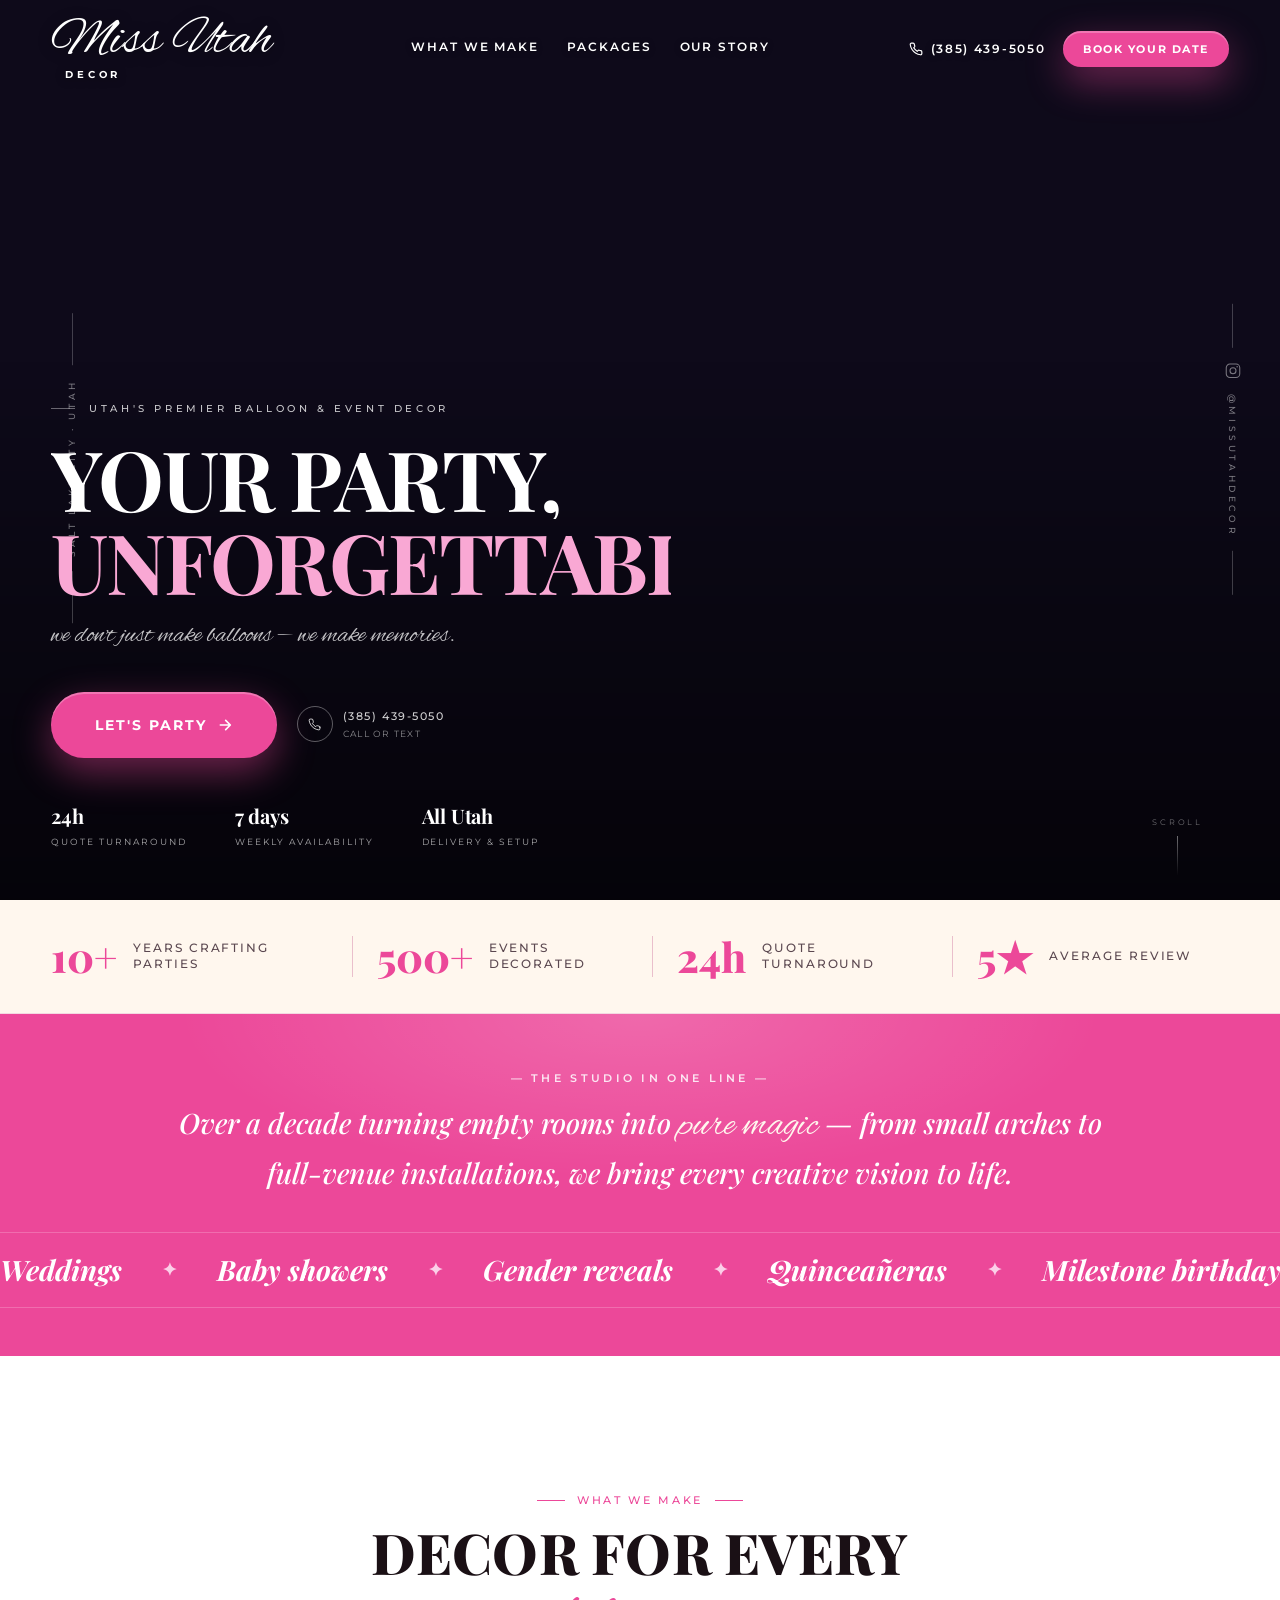
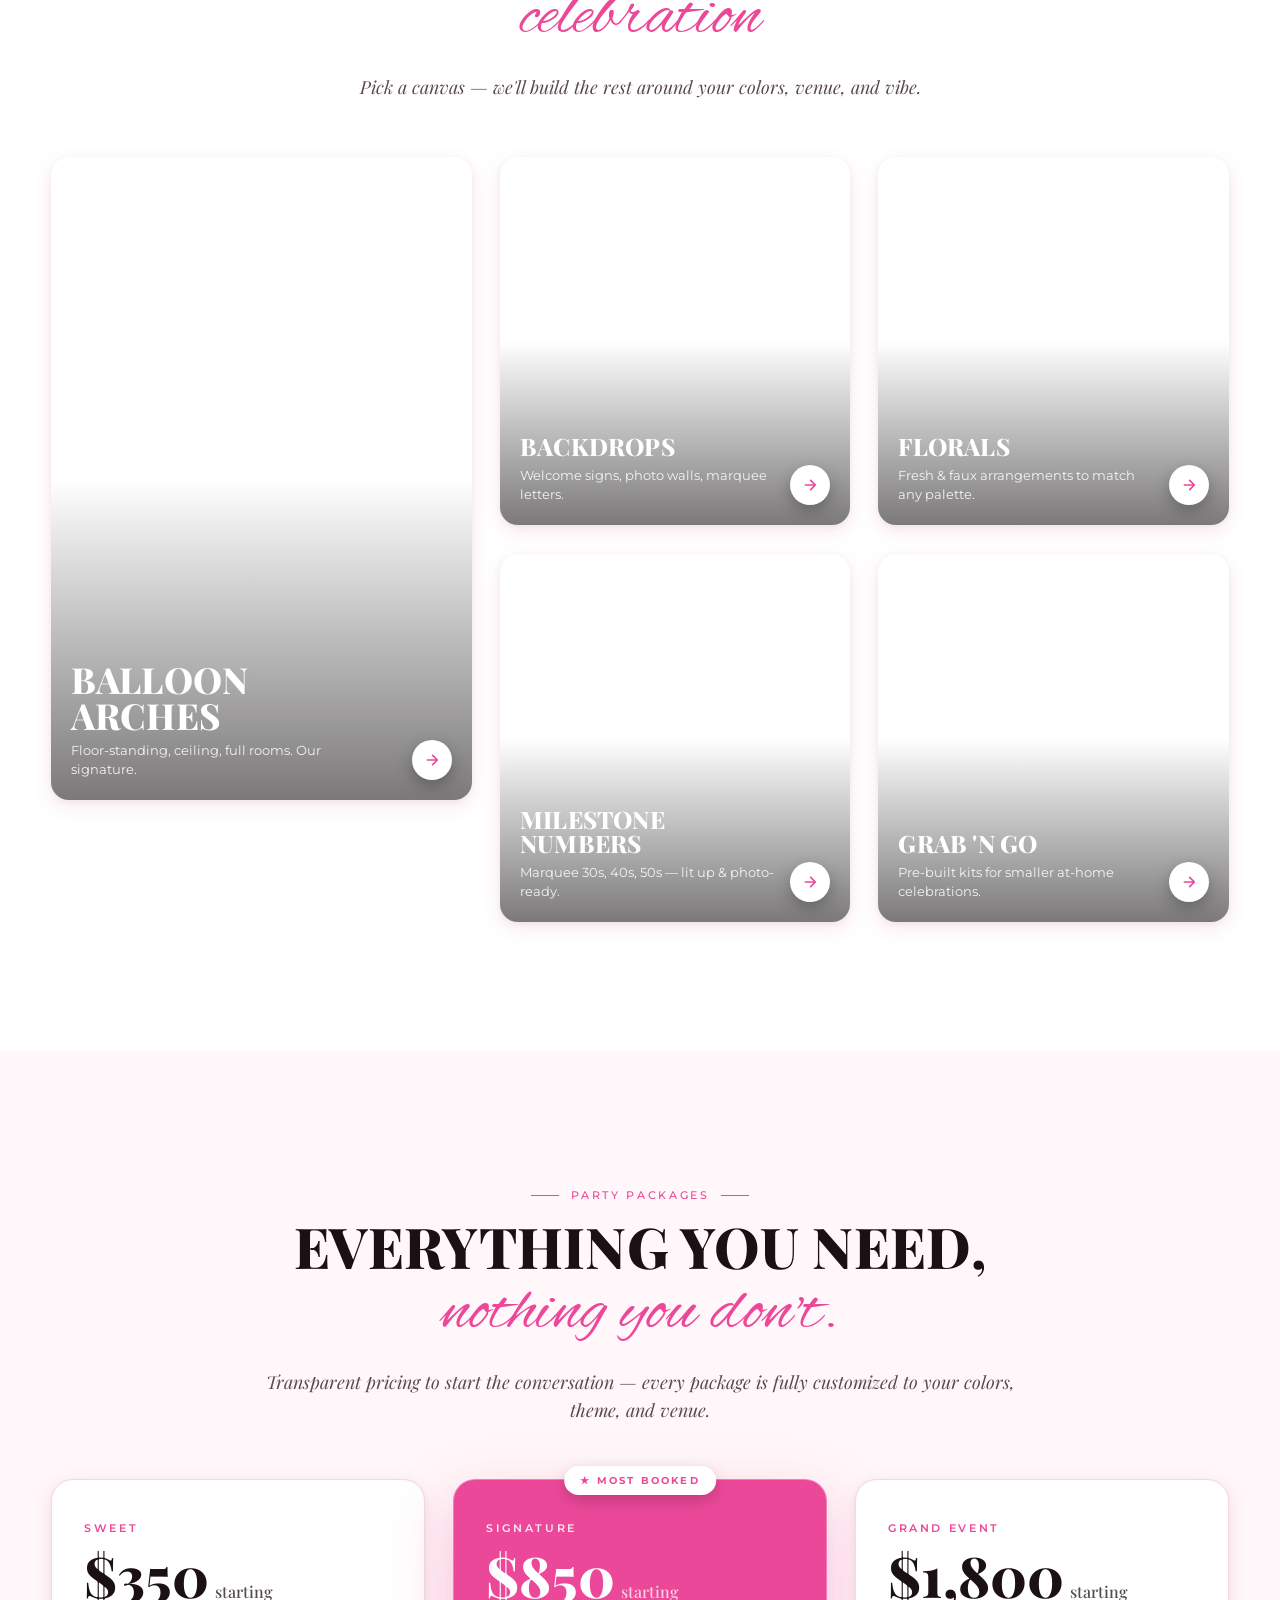
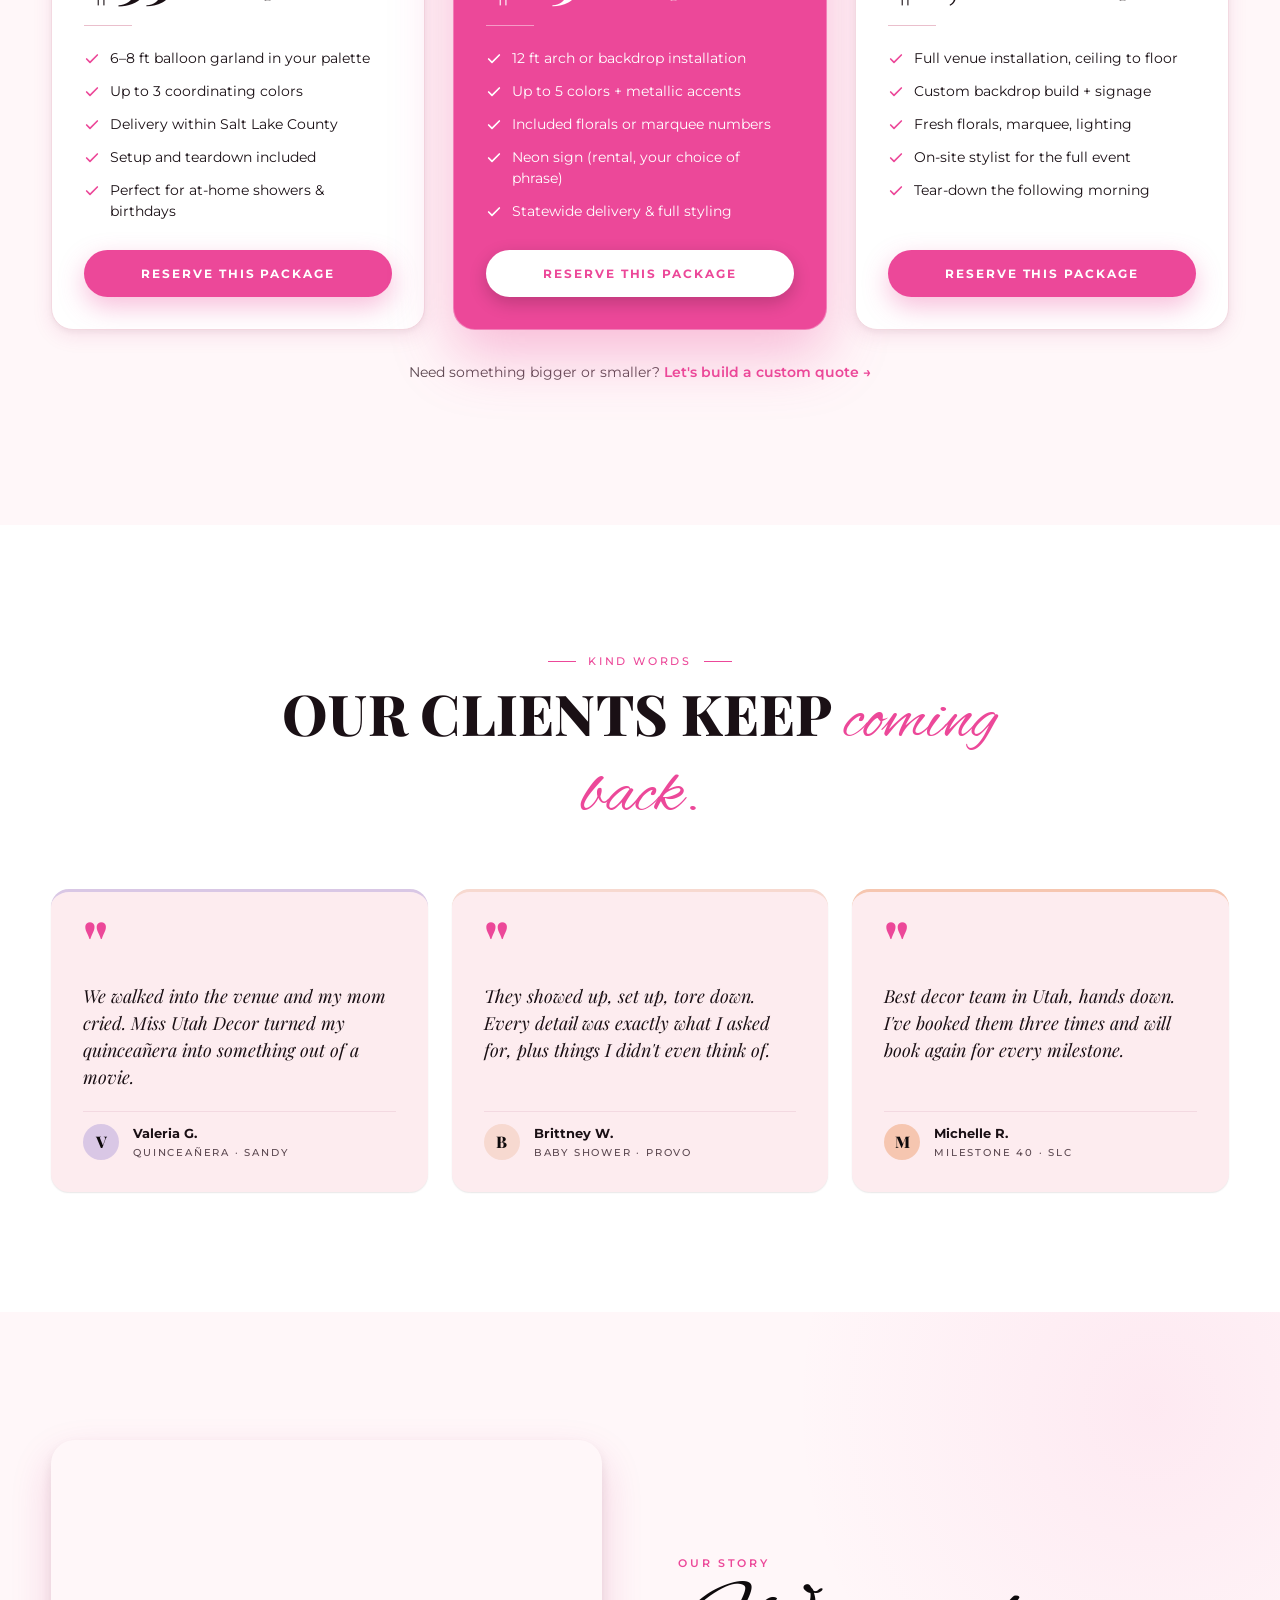
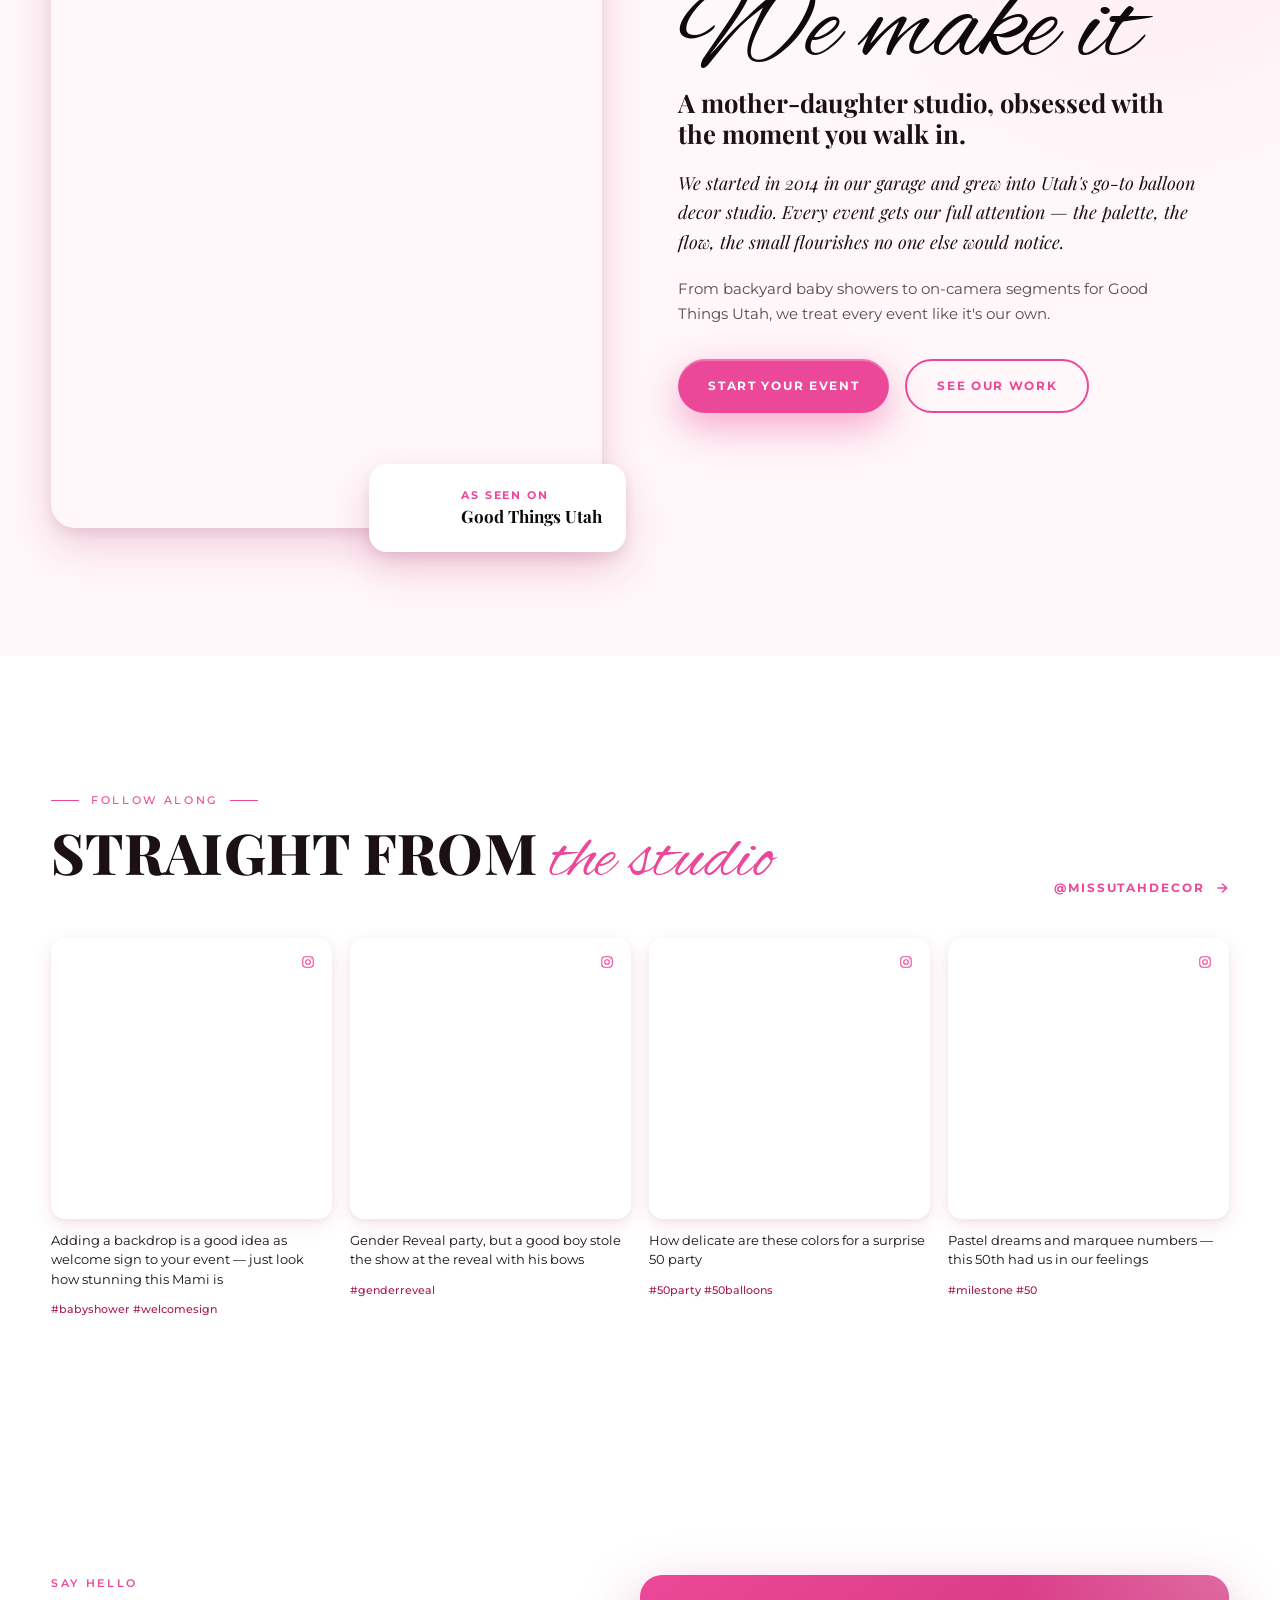
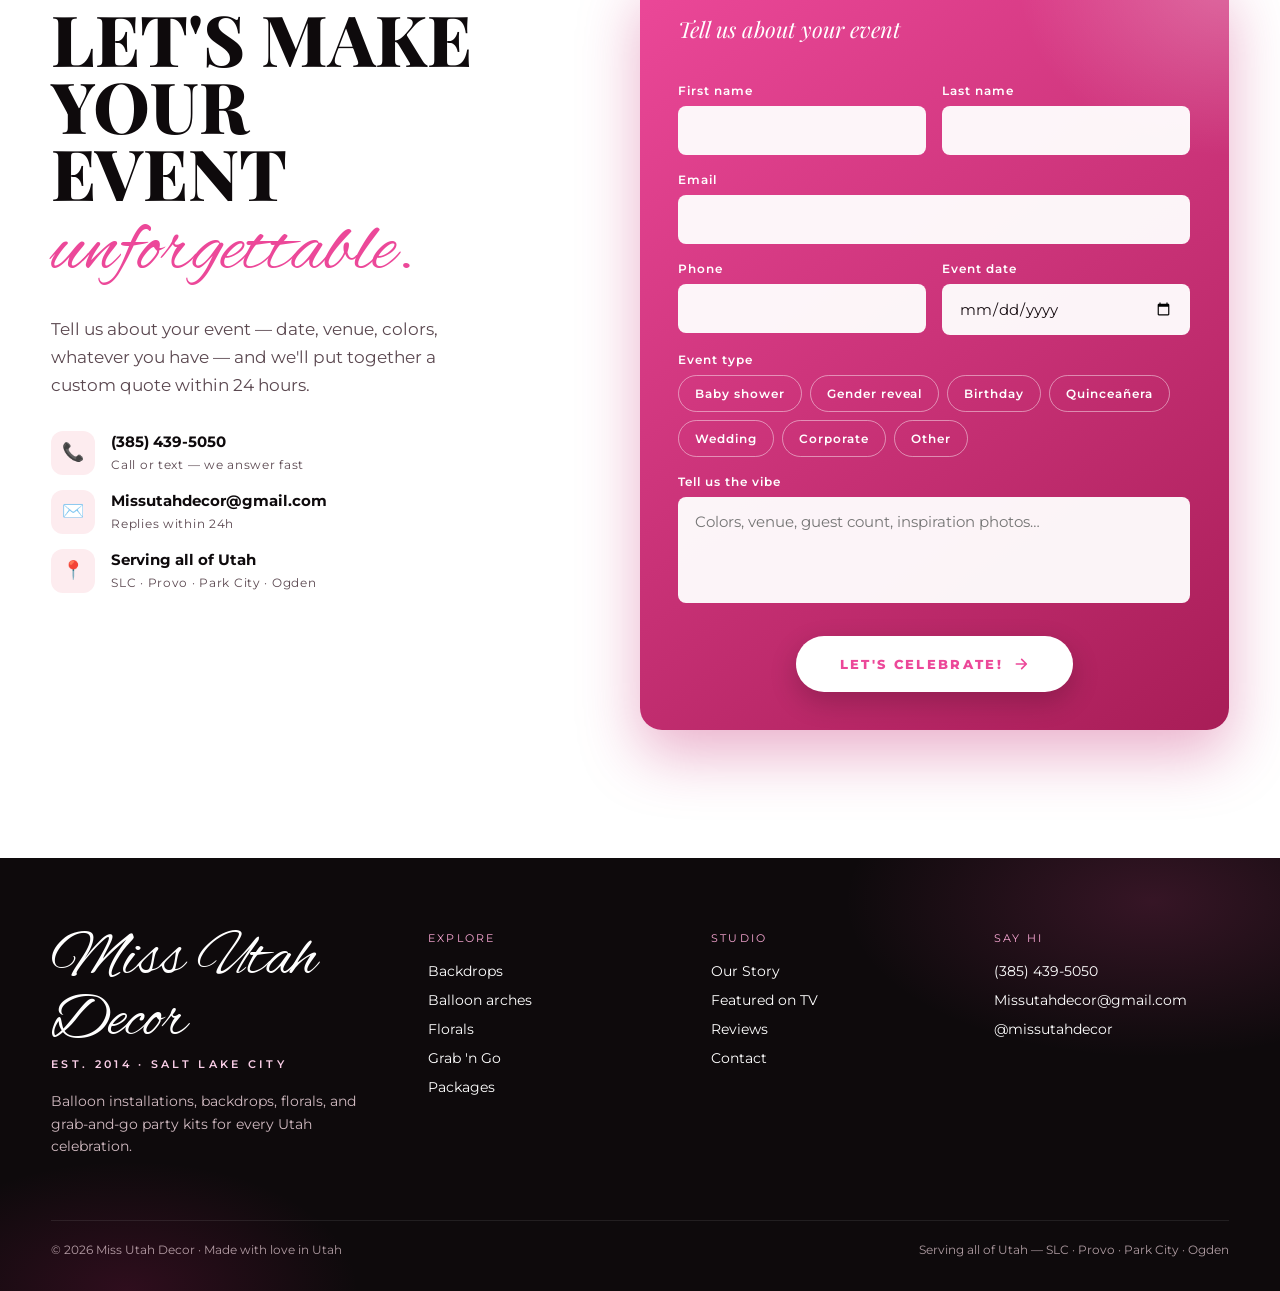
==== index.html @ f6586304 "redesign hero with new balloon arch image and CSS Ken Burns effect - Replace hero with IMG_2396 (blu" ====
<!DOCTYPE html>
<!-- saved from url=(0314)https://78a193d2-7df0-4a2e-885e-cca090d756a7.claudeusercontent.com/v1/design/projects/78a193d2-7df0-4a2e-885e-cca090d756a7/serve/Miss%20Utah%20Decor.html?t=7e6586922b778309cf42cca4a60171a9522d995d5cc058f4962615badd9cd747.ebebbcd7-3d51-4a37-9d3a-5958440f7e6c.d78e2315-42f0-43e8-b1f7-2719b3eaf4af.1777087571&srcmap=1 -->
<html data-src-ver="e8ff881e" lang="en" data-om-id="e8ff881e:0" data-src-loc="16:32:2579"><head data-om-id="e8ff881e:1" data-src-loc="33:39:1211"><meta http-equiv="Content-Type" content="text/html; charset=UTF-8">
<style data-omelette-injected="">html,body{background:transparent}</style><script data-omelette-injected="">(()=>{var A=["https://claude.ai","https://preview.claude.ai","https://eap-omelette.claude.ai"];var L=30000;var u=3000;document.addEventListener("DOMContentLoaded",()=>{const V=window.Babel;const $="om-src-id";if(V&&V.registerPlugin&&!(V.availablePlugins&&V.availablePlugins[$])){V.registerPlugin($,({types:Q})=>({visitor:{JSXOpeningElement(W,X){const K=W.node;if(K.name&&K.name.type==="JSXMemberExpression")return;for(let J=0;J<K.attributes.length;J++){const w=K.attributes[J];if(w.type==="JSXAttribute"&&w.name&&w.name.name==="data-om-id")return}const z=X.file&&X.file.opts&&X.file.opts.filename||"?";const k=K.loc&&K.loc.start;const C=`jsx:${z}:${K.start??0}:${k?k.line:0}:${k?k.column+1:0}`;K.attributes.push(Q.jsxAttribute(Q.jsxIdentifier("data-om-id"),Q.stringLiteral(C)))}}}))}const Z=["transform-react-jsx-source",$];document.querySelectorAll('script[type="text/babel"],script[type="text/jsx"]').forEach((Q,W)=>{const X=Q.getAttribute("data-plugins")||"";const K=Z.filter((z)=>X.indexOf(z)<0);if(K.length){Q.setAttribute("data-plugins",X?`${X},${K.join(",")}`:K.join(","))}if(!Q.hasAttribute("data-filename")){Q.setAttribute("data-filename",Q.getAttribute("src")||`inline-${W}`)}})});var b=window.parent;if(b&&b!==window){const V=(z,k)=>{try{b.postMessage({__omelette_log:true,type:z,data:k},"*")}catch{}};["log","warn","error"].forEach((z)=>{const k=console[z];console[z]=(...C)=>{const J=C.map((w)=>{try{return typeof w==="object"?JSON.stringify(w):String(w)}catch{try{return String(w)}catch{return"[unstringifiable]"}}}).join(" ");V(z,J);k.apply(console,C)}});window.addEventListener("error",(z)=>{const k=z.target;if(k&&k!==window&&k.tagName){const C=k.src||k.href||"";V("resource_error",`${k.tagName} failed to load: ${C}`)}else{V("error",`${z.message||"Unknown error"} at ${z.filename||"?"}:${z.lineno||0}:${z.colno||0}`)}},true);window.addEventListener("unhandledrejection",(z)=>{const k=z.reason;const C=k instanceof Error?`${k.message} ${k.stack}`:String(k);V("error",`Unhandled rejection: ${C}`)});const $=()=>{try{b.postMessage({type:"omelette:height",height:document.documentElement.scrollHeight},"*")}catch{}};if(document.readyState==="complete")$();else window.addEventListener("load",$);if(window.ResizeObserver)new ResizeObserver($).observe(document.documentElement);const Z={};let Q=0;window.claude={complete(z){return new Promise((k,C)=>{if(!A.length){C(new Error("claude.complete: no parent origin"));return}const J=`c${++Q}`;const w=()=>setTimeout(()=>{delete Z[J];C(new Error(`claude.complete: no data for ${L/1000}s`))},L);const Y=w();Z[J]={resolve:k,reject:C,text:"",t:Y,arm:w};try{for(const F of A){b.postMessage({__om_api:true,id:J,body:z},F)}}catch(F){clearTimeout(Y);delete Z[J];C(F)}})}};const W={};let X=0;window.omelette={writeFile:(z,k)=>new Promise((C,J)=>{if(!A.length){C();return}const w=`f${++X}`;const Y=setTimeout(()=>{delete W[w];C()},u);W[w]={resolve:C,reject:J,t:Y};try{for(const F of A){b.postMessage({__om_file:true,id:w,op:"write",path:z,content:k},F)}}catch{clearTimeout(Y);delete W[w];C()}})};const K=(z)=>{try{return JSON.stringify(z)}catch{return JSON.stringify(String(z))}};window.addEventListener("message",(z)=>{if(A.indexOf(z.origin)<0)return;if(z.source!==b)return;const k=z.data;if(!k)return;if(k.__om_file_r){const w=W[k.id];if(!w)return;clearTimeout(w.t);delete W[k.id];if(k.ok)w.resolve();else w.reject(new Error(k.error||"write failed"));return}if(k.__om_api_r){const w=Z[k.id];if(!w)return;if(k.error!=null){clearTimeout(w.t);delete Z[k.id];w.reject(new Error(k.error));return}if(k.chunk!=null){clearTimeout(w.t);w.t=w.arm();w.text+=k.chunk;return}if(k.done){clearTimeout(w.t);delete Z[k.id];w.resolve(k.text!=null?k.text:w.text);return}return}if(!k.__om_eval)return;const C=k;const J=(w)=>{z.source.postMessage({...w,__om_eval_r:1,id:C.id},z.origin)};try{const w=(0,eval)(C.code);if(w&&typeof w.then==="function"){w.then((Y)=>J({ok:1,v:K(Y)}),(Y)=>J({ok:0,e:String(Y)}))}else{J({ok:1,v:K(w)})}}catch(w){J({ok:0,e:String(w)})}})}})();
</script>


<meta name="viewport" content="width=device-width, initial-scale=1" data-om-id="e8ff881e:3" data-src-loc="63:131:131">
<title data-src-loc="132:139:183">Miss Utah Decor — We Make Memories</title>
<link rel="stylesheet" href="./colors_and_type.css" data-om-id="e8ff881e:4" data-src-loc="184:234:234">
<style data-src-loc="235:242:631">
  html, body { margin: 0; padding: 0; background: #fff; }
  body { font-family: var(--font-sans); color: var(--fg-1); -webkit-font-smoothing: antialiased; }
  #root { min-height: 100vh; }
  @keyframes mud-pulse {
    0%,100% { transform: scale(1); opacity: 1; }
    50% { transform: scale(1.4); opacity: .6; }
  }
  ::selection { background: var(--pink-200); color: var(--ink); }
</style>
<script src="./react.development.js" integrity="sha384-hD6/rw4ppMLGNu3tX5cjIb+uRZ7UkRJ6BPkLpg4hAu/6onKUg4lLsHAs9EBPT82L" crossorigin="anonymous" data-src-loc="632:810:819"></script>
<script src="./react-dom.development.js" integrity="sha384-u6aeetuaXnQ38mYT8rp6sbXaQe3NL9t+IBXmnYxwkUI2Hw4bsp2Wvmx4yRQF1uAm" crossorigin="anonymous" data-src-loc="820:1006:1015"></script>
<script src="./babel.min.js" integrity="sha384-m08KidiNqLdpJqLq95G/LEi8Qvjl/xUYll3QILypMoQ65QorJ9Lvtp2RXYGBFj1y" crossorigin="anonymous" data-src-loc="1016:1194:1203"></script>
<script>"use strict";

function _typeof(o) { "@babel/helpers - typeof"; return _typeof = "function" == typeof Symbol && "symbol" == typeof Symbol.iterator ? function (o) { return typeof o; } : function (o) { return o && "function" == typeof Symbol && o.constructor === Symbol && o !== Symbol.prototype ? "symbol" : typeof o; }, _typeof(o); }
var _jsxFileName = "/https:/78a193d2-7df0-4a2e-885e-cca090d756a7.claudeusercontent.com/v1/design/projects/78a193d2-7df0-4a2e-885e-cca090d756a7/serve/components/shared.jsx";
function _slicedToArray(r, e) { return _arrayWithHoles(r) || _iterableToArrayLimit(r, e) || _unsupportedIterableToArray(r, e) || _nonIterableRest(); }
function _nonIterableRest() { throw new TypeError("Invalid attempt to destructure non-iterable instance.\nIn order to be iterable, non-array objects must have a [Symbol.iterator]() method."); }
function _unsupportedIterableToArray(r, a) { if (r) { if ("string" == typeof r) return _arrayLikeToArray(r, a); var t = {}.toString.call(r).slice(8, -1); return "Object" === t && r.constructor && (t = r.constructor.name), "Map" === t || "Set" === t ? Array.from(r) : "Arguments" === t || /^(?:Ui|I)nt(?:8|16|32)(?:Clamped)?Array$/.test(t) ? _arrayLikeToArray(r, a) : void 0; } }
function _arrayLikeToArray(r, a) { (null == a || a > r.length) && (a = r.length); for (var e = 0, n = Array(a); e < a; e++) n[e] = r[e]; return n; }
function _iterableToArrayLimit(r, l) { var t = null == r ? null : "undefined" != typeof Symbol && r[Symbol.iterator] || r["@@iterator"]; if (null != t) { var e, n, i, u, a = [], f = !0, o = !1; try { if (i = (t = t.call(r)).next, 0 === l) { if (Object(t) !== t) return; f = !1; } else for (; !(f = (e = i.call(t)).done) && (a.push(e.value), a.length !== l); f = !0); } catch (r) { o = !0, n = r; } finally { try { if (!f && null != t["return"] && (u = t["return"](), Object(u) !== u)) return; } finally { if (o) throw n; } } return a; } }
function _arrayWithHoles(r) { if (Array.isArray(r)) return r; }
function ownKeys(e, r) { var t = Object.keys(e); if (Object.getOwnPropertySymbols) { var o = Object.getOwnPropertySymbols(e); r && (o = o.filter(function (r) { return Object.getOwnPropertyDescriptor(e, r).enumerable; })), t.push.apply(t, o); } return t; }
function _objectSpread(e) { for (var r = 1; r < arguments.length; r++) { var t = null != arguments[r] ? arguments[r] : {}; r % 2 ? ownKeys(Object(t), !0).forEach(function (r) { _defineProperty(e, r, t[r]); }) : Object.getOwnPropertyDescriptors ? Object.defineProperties(e, Object.getOwnPropertyDescriptors(t)) : ownKeys(Object(t)).forEach(function (r) { Object.defineProperty(e, r, Object.getOwnPropertyDescriptor(t, r)); }); } return e; }
function _defineProperty(e, r, t) { return (r = _toPropertyKey(r)) in e ? Object.defineProperty(e, r, { value: t, enumerable: !0, configurable: !0, writable: !0 }) : e[r] = t, e; }
function _toPropertyKey(t) { var i = _toPrimitive(t, "string"); return "symbol" == _typeof(i) ? i : i + ""; }
function _toPrimitive(t, r) { if ("object" != _typeof(t) || !t) return t; var e = t[Symbol.toPrimitive]; if (void 0 !== e) { var i = e.call(t, r || "default"); if ("object" != _typeof(i)) return i; throw new TypeError("@@toPrimitive must return a primitive value."); } return ("string" === r ? String : Number)(t); }
// Miss Utah Decor — shared bits (logo, buttons, header, footer, section intro)

var Logo = function Logo(_ref) {
  var _ref$height = _ref.height,
    height = _ref$height === void 0 ? 48 : _ref$height,
    _ref$invert = _ref.invert,
    invert = _ref$invert === void 0 ? false : _ref$invert;
  if (invert) {
    // On dark/photo overlay: use white script wordmark instead of the image
    // (the image is mostly transparent, so brightness/invert filters don't render cleanly)
    return /*#__PURE__*/React.createElement("a", {
      href: "#home",
      onClick: function onClick(e) {
        var _window$MUD_nav, _window;
        e.preventDefault();
        (_window$MUD_nav = (_window = window).MUD_nav) === null || _window$MUD_nav === void 0 || _window$MUD_nav.call(_window, 'home');
      },
      style: {
        display: 'inline-flex',
        flexDirection: 'column',
        textDecoration: 'none',
        lineHeight: 1
      },
      __source: {
        fileName: _jsxFileName,
        lineNumber: 8,
        columnNumber: 7
      },
      "data-om-id": "jsx:/https:/78a193d2-7df0-4a2e-885e-cca090d756a7.claudeusercontent.com/v1/design/projects/78a193d2-7df0-4a2e-885e-cca090d756a7/serve/components/shared.jsx:337:8:7"
    }, /*#__PURE__*/React.createElement("span", {
      style: {
        fontFamily: 'var(--font-script)',
        fontWeight: 400,
        fontSize: height * 0.95,
        color: '#fff',
        lineHeight: .9,
        textShadow: '0 2px 14px rgba(0,0,0,.45)',
        whiteSpace: 'nowrap'
      },
      __source: {
        fileName: _jsxFileName,
        lineNumber: 10,
        columnNumber: 9
      },
      "data-om-id": "jsx:/https:/78a193d2-7df0-4a2e-885e-cca090d756a7.claudeusercontent.com/v1/design/projects/78a193d2-7df0-4a2e-885e-cca090d756a7/serve/components/shared.jsx:530:10:9"
    }, "Miss Utah"), /*#__PURE__*/React.createElement("span", {
      style: {
        fontFamily: 'var(--font-sans)',
        fontWeight: 700,
        fontSize: height * 0.17,
        color: '#fff',
        letterSpacing: '.4em',
        textTransform: 'uppercase',
        marginTop: 4,
        marginLeft: height * 0.25,
        textShadow: '0 1px 8px rgba(0,0,0,.5)'
      },
      __source: {
        fileName: _jsxFileName,
        lineNumber: 16,
        columnNumber: 9
      },
      "data-om-id": "jsx:/https:/78a193d2-7df0-4a2e-885e-cca090d756a7.claudeusercontent.com/v1/design/projects/78a193d2-7df0-4a2e-885e-cca090d756a7/serve/components/shared.jsx:792:16:9"
    }, "Decor"));
  }
  return /*#__PURE__*/React.createElement("a", {
    href: "#home",
    onClick: function onClick(e) {
      var _window$MUD_nav2, _window2;
      e.preventDefault();
      (_window$MUD_nav2 = (_window2 = window).MUD_nav) === null || _window$MUD_nav2 === void 0 || _window$MUD_nav2.call(_window2, 'home');
    },
    style: {
      display: 'inline-block',
      textDecoration: 'none'
    },
    __source: {
      fileName: _jsxFileName,
      lineNumber: 26,
      columnNumber: 5
    },
    "data-om-id": "jsx:/https:/78a193d2-7df0-4a2e-885e-cca090d756a7.claudeusercontent.com/v1/design/projects/78a193d2-7df0-4a2e-885e-cca090d756a7/serve/components/shared.jsx:1129:26:5"
  }, /*#__PURE__*/React.createElement("img", {
    src: "assets/logo.png",
    alt: "Miss Utah Decor",
    style: {
      height: height,
      display: 'block'
    },
    __source: {
      fileName: _jsxFileName,
      lineNumber: 27,
      columnNumber: 7
    },
    "data-om-id": "jsx:/https:/78a193d2-7df0-4a2e-885e-cca090d756a7.claudeusercontent.com/v1/design/projects/78a193d2-7df0-4a2e-885e-cca090d756a7/serve/components/shared.jsx:1274:27:7"
  }));
};
var Button = function Button(_ref2) {
  var children = _ref2.children,
    _ref2$variant = _ref2.variant,
    variant = _ref2$variant === void 0 ? 'primary' : _ref2$variant,
    _ref2$size = _ref2.size,
    size = _ref2$size === void 0 ? 'md' : _ref2$size,
    onClick = _ref2.onClick,
    href = _ref2.href,
    _ref2$style = _ref2.style,
    extraStyle = _ref2$style === void 0 ? {} : _ref2$style;
  var base = {
    fontFamily: 'var(--font-sans)',
    fontWeight: 700,
    letterSpacing: '.14em',
    textTransform: 'uppercase',
    borderRadius: '999px',
    border: 'none',
    cursor: 'pointer',
    display: 'inline-flex',
    alignItems: 'center',
    justifyContent: 'center',
    gap: 10,
    transition: 'transform 260ms cubic-bezier(.34,1.56,.64,1), background 120ms, box-shadow 260ms',
    textDecoration: 'none',
    whiteSpace: 'nowrap'
  };
  var sizes = {
    sm: {
      fontSize: 11,
      padding: '11px 20px'
    },
    md: {
      fontSize: 12,
      padding: '16px 30px'
    },
    lg: {
      fontSize: 13,
      padding: '20px 38px'
    },
    xl: {
      fontSize: 14,
      padding: '24px 44px'
    }
  };
  var variants = {
    primary: {
      background: 'var(--pink-500)',
      color: '#fff',
      boxShadow: '0 14px 38px rgba(236,72,153,.45), 0 2px 0 rgba(255,255,255,.25) inset'
    },
    ghost: {
      background: 'transparent',
      color: 'var(--pink-500)',
      border: '2px solid var(--pink-500)'
    },
    ghostWhite: {
      background: 'transparent',
      color: '#fff',
      border: '1.5px solid rgba(255,255,255,.7)'
    },
    dark: {
      background: 'var(--ink)',
      color: '#fff',
      boxShadow: 'var(--shadow-md)'
    },
    white: {
      background: '#fff',
      color: 'var(--fg-1)',
      boxShadow: 'var(--shadow-md)'
    }
  };
  var Tag = href ? 'a' : 'button';
  return /*#__PURE__*/React.createElement(Tag, {
    href: href,
    onClick: onClick,
    onMouseEnter: function onMouseEnter(e) {
      e.currentTarget.style.transform = 'translateY(-3px)';
      if (variant === 'primary') e.currentTarget.style.boxShadow = '0 20px 48px rgba(236,72,153,.55), 0 2px 0 rgba(255,255,255,.3) inset';
    },
    onMouseLeave: function onMouseLeave(e) {
      e.currentTarget.style.transform = 'translateY(0)';
      if (variant === 'primary') e.currentTarget.style.boxShadow = '0 14px 38px rgba(236,72,153,.45), 0 2px 0 rgba(255,255,255,.25) inset';
    },
    style: _objectSpread(_objectSpread(_objectSpread(_objectSpread({}, base), sizes[size]), variants[variant]), extraStyle),
    __source: {
      fileName: _jsxFileName,
      lineNumber: 56,
      columnNumber: 5
    },
    "data-om-id": "jsx:/https:/78a193d2-7df0-4a2e-885e-cca090d756a7.claudeusercontent.com/v1/design/projects/78a193d2-7df0-4a2e-885e-cca090d756a7/serve/components/shared.jsx:2749:56:5"
  }, children);
};
var Header = function Header(_ref3) {
  var current = _ref3.current,
    onNav = _ref3.onNav,
    _ref3$overlay = _ref3.overlay,
    overlay = _ref3$overlay === void 0 ? false : _ref3$overlay;
  var _React$useState = React.useState(false),
    _React$useState2 = _slicedToArray(_React$useState, 2),
    scrolled = _React$useState2[0],
    setScrolled = _React$useState2[1];
  React.useEffect(function () {
    var handler = function handler() {
      return setScrolled(window.scrollY > 32);
    };
    window.addEventListener('scroll', handler, {
      passive: true
    });
    return function () {
      return window.removeEventListener('scroll', handler);
    };
  }, []);
  var solid = !overlay || scrolled;
  var ink = solid ? 'var(--ink)' : '#fff';
  return /*#__PURE__*/React.createElement("header", {
    style: {
      position: 'fixed',
      top: 0,
      left: 0,
      right: 0,
      zIndex: 50,
      background: solid ? 'rgba(255,255,255,.92)' : 'transparent',
      backdropFilter: solid ? 'blur(14px) saturate(1.2)' : 'none',
      WebkitBackdropFilter: solid ? 'blur(14px) saturate(1.2)' : 'none',
      borderBottom: solid ? '1px solid var(--border-1)' : '1px solid transparent',
      transition: 'background 260ms ease, border-color 260ms, backdrop-filter 260ms'
    },
    __source: {
      fileName: _jsxFileName,
      lineNumber: 84,
      columnNumber: 5
    },
    "data-om-id": "jsx:/https:/78a193d2-7df0-4a2e-885e-cca090d756a7.claudeusercontent.com/v1/design/projects/78a193d2-7df0-4a2e-885e-cca090d756a7/serve/components/shared.jsx:3818:84:5"
  }, /*#__PURE__*/React.createElement("div", {
    style: {
      maxWidth: 1320,
      margin: '0 auto',
      padding: '18px clamp(20px, 4vw, 56px)',
      display: 'grid',
      gridTemplateColumns: 'auto 1fr auto',
      alignItems: 'center',
      gap: 32
    },
    __source: {
      fileName: _jsxFileName,
      lineNumber: 92,
      columnNumber: 7
    },
    "data-om-id": "jsx:/https:/78a193d2-7df0-4a2e-885e-cca090d756a7.claudeusercontent.com/v1/design/projects/78a193d2-7df0-4a2e-885e-cca090d756a7/serve/components/shared.jsx:4289:92:7"
  }, /*#__PURE__*/React.createElement("div", {
    style: {
      display: 'flex',
      alignItems: 'center'
    },
    __source: {
      fileName: _jsxFileName,
      lineNumber: 97,
      columnNumber: 9
    },
    "data-om-id": "jsx:/https:/78a193d2-7df0-4a2e-885e-cca090d756a7.claudeusercontent.com/v1/design/projects/78a193d2-7df0-4a2e-885e-cca090d756a7/serve/components/shared.jsx:4505:97:9"
  }, /*#__PURE__*/React.createElement(Logo, {
    height: scrolled ? 46 : 56,
    invert: !solid,
    __source: {
      fileName: _jsxFileName,
      lineNumber: 98,
      columnNumber: 11
    },
    "data-om-id": "jsx:/https:/78a193d2-7df0-4a2e-885e-cca090d756a7.claudeusercontent.com/v1/design/projects/78a193d2-7df0-4a2e-885e-cca090d756a7/serve/components/shared.jsx:4569:98:11"
  })), /*#__PURE__*/React.createElement("nav", {
    style: {
      display: 'flex',
      gap: 28,
      justifyContent: 'center',
      flexWrap: 'nowrap'
    },
    __source: {
      fileName: _jsxFileName,
      lineNumber: 100,
      columnNumber: 9
    },
    "data-om-id": "jsx:/https:/78a193d2-7df0-4a2e-885e-cca090d756a7.claudeusercontent.com/v1/design/projects/78a193d2-7df0-4a2e-885e-cca090d756a7/serve/components/shared.jsx:4645:100:9"
  }, [['What We Make', 'offer'], ['Packages', 'packages'], ['Our Story', 'story']].map(function (_ref4) {
    var _ref5 = _slicedToArray(_ref4, 2),
      label = _ref5[0],
      key = _ref5[1];
    return /*#__PURE__*/React.createElement("a", {
      key: key,
      href: "#".concat(key),
      onClick: function onClick(e) {
        e.preventDefault();
        onNav === null || onNav === void 0 || onNav(key);
      },
      style: {
        fontFamily: 'var(--font-sans)',
        fontWeight: 600,
        fontSize: 12,
        letterSpacing: '.16em',
        textTransform: 'uppercase',
        color: ink,
        textDecoration: 'none',
        whiteSpace: 'nowrap',
        borderBottom: current === key ? "1.5px solid ".concat(solid ? 'var(--pink-500)' : '#fff') : '1.5px solid transparent',
        paddingBottom: 4,
        transition: 'color 220ms, border-color 160ms',
        textShadow: solid ? 'none' : '0 1px 6px rgba(0,0,0,.35)'
      },
      __source: {
        fileName: _jsxFileName,
        lineNumber: 102,
        columnNumber: 13
      },
      "data-om-id": "jsx:/https:/78a193d2-7df0-4a2e-885e-cca090d756a7.claudeusercontent.com/v1/design/projects/78a193d2-7df0-4a2e-885e-cca090d756a7/serve/components/shared.jsx:4854:102:13"
    }, label);
  })), /*#__PURE__*/React.createElement("div", {
    style: {
      display: 'flex',
      gap: 18,
      alignItems: 'center',
      justifyContent: 'flex-end'
    },
    __source: {
      fileName: _jsxFileName,
      lineNumber: 114,
      columnNumber: 9
    },
    "data-om-id": "jsx:/https:/78a193d2-7df0-4a2e-885e-cca090d756a7.claudeusercontent.com/v1/design/projects/78a193d2-7df0-4a2e-885e-cca090d756a7/serve/components/shared.jsx:5551:114:9"
  }, /*#__PURE__*/React.createElement("a", {
    href: "tel:+13854395050",
    style: {
      fontFamily: 'var(--font-sans)',
      fontWeight: 600,
      fontSize: 12,
      letterSpacing: '.14em',
      textTransform: 'uppercase',
      color: ink,
      textDecoration: 'none',
      display: 'inline-flex',
      alignItems: 'center',
      gap: 8,
      whiteSpace: 'nowrap',
      textShadow: solid ? 'none' : '0 1px 6px rgba(0,0,0,.35)'
    },
    __source: {
      fileName: _jsxFileName,
      lineNumber: 115,
      columnNumber: 11
    },
    "data-om-id": "jsx:/https:/78a193d2-7df0-4a2e-885e-cca090d756a7.claudeusercontent.com/v1/design/projects/78a193d2-7df0-4a2e-885e-cca090d756a7/serve/components/shared.jsx:5654:115:11"
  }, /*#__PURE__*/React.createElement("svg", {
    width: "14",
    height: "14",
    viewBox: "0 0 24 24",
    fill: "none",
    stroke: "currentColor",
    strokeWidth: "2",
    strokeLinecap: "round",
    __source: {
      fileName: _jsxFileName,
      lineNumber: 121,
      columnNumber: 13
    },
    "data-om-id": "jsx:/https:/78a193d2-7df0-4a2e-885e-cca090d756a7.claudeusercontent.com/v1/design/projects/78a193d2-7df0-4a2e-885e-cca090d756a7/serve/components/shared.jsx:6047:121:13"
  }, /*#__PURE__*/React.createElement("path", {
    d: "M22 16.92v3a2 2 0 0 1-2.18 2 19.79 19.79 0 0 1-8.63-3.07 19.5 19.5 0 0 1-6-6 19.79 19.79 0 0 1-3.07-8.67A2 2 0 0 1 4.11 2h3a2 2 0 0 1 2 1.72 12.84 12.84 0 0 0 .7 2.81 2 2 0 0 1-.45 2.11L8.09 9.91a16 16 0 0 0 6 6l1.27-1.27a2 2 0 0 1 2.11-.45 12.84 12.84 0 0 0 2.81.7A2 2 0 0 1 22 16.92z",
    __source: {
      fileName: _jsxFileName,
      lineNumber: 122,
      columnNumber: 15
    },
    "data-om-id": "jsx:/https:/78a193d2-7df0-4a2e-885e-cca090d756a7.claudeusercontent.com/v1/design/projects/78a193d2-7df0-4a2e-885e-cca090d756a7/serve/components/shared.jsx:6182:122:15"
  })), "(385) 439-5050"), /*#__PURE__*/React.createElement(Button, {
    variant: "primary",
    size: "sm",
    onClick: function onClick() {
      return onNav === null || onNav === void 0 ? void 0 : onNav('contact');
    },
    __source: {
      fileName: _jsxFileName,
      lineNumber: 126,
      columnNumber: 11
    },
    "data-om-id": "jsx:/https:/78a193d2-7df0-4a2e-885e-cca090d756a7.claudeusercontent.com/v1/design/projects/78a193d2-7df0-4a2e-885e-cca090d756a7/serve/components/shared.jsx:6551:126:11"
  }, "Book Your Date"))));
};
var SectionIntro = function SectionIntro(_ref6) {
  var eyebrow = _ref6.eyebrow,
    title = _ref6.title,
    subtitle = _ref6.subtitle,
    _ref6$align = _ref6.align,
    align = _ref6$align === void 0 ? 'center' : _ref6$align,
    _ref6$invert = _ref6.invert,
    invert = _ref6$invert === void 0 ? false : _ref6$invert,
    scriptWord = _ref6.scriptWord,
    _ref6$marginBottom = _ref6.marginBottom,
    marginBottom = _ref6$marginBottom === void 0 ? 56 : _ref6$marginBottom;
  return /*#__PURE__*/React.createElement("div", {
    style: {
      textAlign: align,
      marginBottom: marginBottom,
      maxWidth: align === 'center' ? 760 : 'none',
      marginLeft: align === 'center' ? 'auto' : 0,
      marginRight: align === 'center' ? 'auto' : 0
    },
    __source: {
      fileName: _jsxFileName,
      lineNumber: 134,
      columnNumber: 3
    },
    "data-om-id": "jsx:/https:/78a193d2-7df0-4a2e-885e-cca090d756a7.claudeusercontent.com/v1/design/projects/78a193d2-7df0-4a2e-885e-cca090d756a7/serve/components/shared.jsx:6821:134:3"
  }, /*#__PURE__*/React.createElement("div", {
    style: {
      fontFamily: 'var(--font-sans)',
      fontWeight: 500,
      fontSize: 11,
      letterSpacing: '.24em',
      textTransform: 'uppercase',
      color: invert ? 'var(--pink-200)' : 'var(--pink-500)',
      display: 'inline-flex',
      alignItems: 'center',
      gap: 12
    },
    __source: {
      fileName: _jsxFileName,
      lineNumber: 135,
      columnNumber: 5
    },
    "data-om-id": "jsx:/https:/78a193d2-7df0-4a2e-885e-cca090d756a7.claudeusercontent.com/v1/design/projects/78a193d2-7df0-4a2e-885e-cca090d756a7/serve/components/shared.jsx:7010:135:5"
  }, /*#__PURE__*/React.createElement("span", {
    style: {
      width: 28,
      height: 1,
      background: 'currentColor',
      display: 'inline-block'
    },
    __source: {
      fileName: _jsxFileName,
      lineNumber: 141,
      columnNumber: 7
    },
    "data-om-id": "jsx:/https:/78a193d2-7df0-4a2e-885e-cca090d756a7.claudeusercontent.com/v1/design/projects/78a193d2-7df0-4a2e-885e-cca090d756a7/serve/components/shared.jsx:7287:141:7"
  }), eyebrow, /*#__PURE__*/React.createElement("span", {
    style: {
      width: 28,
      height: 1,
      background: 'currentColor',
      display: 'inline-block'
    },
    __source: {
      fileName: _jsxFileName,
      lineNumber: 143,
      columnNumber: 7
    },
    "data-om-id": "jsx:/https:/78a193d2-7df0-4a2e-885e-cca090d756a7.claudeusercontent.com/v1/design/projects/78a193d2-7df0-4a2e-885e-cca090d756a7/serve/components/shared.jsx:7403:143:7"
  })), /*#__PURE__*/React.createElement("h2", {
    style: {
      fontFamily: 'var(--font-display)',
      fontWeight: 800,
      fontSize: 'clamp(34px, 4.4vw, 58px)',
      lineHeight: 1.02,
      letterSpacing: '.005em',
      textTransform: 'uppercase',
      color: invert ? '#fff' : 'var(--fg-1)',
      margin: '14px 0 0'
    },
    __source: {
      fileName: _jsxFileName,
      lineNumber: 145,
      columnNumber: 5
    },
    "data-om-id": "jsx:/https:/78a193d2-7df0-4a2e-885e-cca090d756a7.claudeusercontent.com/v1/design/projects/78a193d2-7df0-4a2e-885e-cca090d756a7/serve/components/shared.jsx:7512:145:5"
  }, title, scriptWord && /*#__PURE__*/React.createElement(React.Fragment, null, " ", /*#__PURE__*/React.createElement("span", {
    style: {
      fontFamily: 'var(--font-script)',
      fontWeight: 400,
      fontSize: '1.25em',
      textTransform: 'none',
      letterSpacing: 0,
      color: invert ? 'var(--pink-200)' : 'var(--pink-500)',
      verticalAlign: 'baseline'
    },
    __source: {
      fileName: _jsxFileName,
      lineNumber: 154,
      columnNumber: 12
    },
    "data-om-id": "jsx:/https:/78a193d2-7df0-4a2e-885e-cca090d756a7.claudeusercontent.com/v1/design/projects/78a193d2-7df0-4a2e-885e-cca090d756a7/serve/components/shared.jsx:7832:154:12"
  }, scriptWord))), subtitle && /*#__PURE__*/React.createElement("p", {
    style: {
      fontFamily: 'var(--font-display)',
      fontStyle: 'italic',
      fontWeight: 400,
      fontSize: 'clamp(17px, 1.4vw, 20px)',
      lineHeight: 1.55,
      color: invert ? 'rgba(255,255,255,.85)' : 'var(--fg-2)',
      marginTop: 18
    },
    __source: {
      fileName: _jsxFileName,
      lineNumber: 163,
      columnNumber: 7
    },
    "data-om-id": "jsx:/https:/78a193d2-7df0-4a2e-885e-cca090d756a7.claudeusercontent.com/v1/design/projects/78a193d2-7df0-4a2e-885e-cca090d756a7/serve/components/shared.jsx:8159:163:7"
  }, subtitle));
};
var Footer = function Footer() {
  return /*#__PURE__*/React.createElement("footer", {
    style: {
      background: 'var(--ink)',
      color: '#F3D9E1',
      padding: '72px clamp(20px,4vw,56px) 32px',
      position: 'relative',
      overflow: 'hidden'
    },
    __source: {
      fileName: _jsxFileName,
      lineNumber: 174,
      columnNumber: 3
    },
    "data-om-id": "jsx:/https:/78a193d2-7df0-4a2e-885e-cca090d756a7.claudeusercontent.com/v1/design/projects/78a193d2-7df0-4a2e-885e-cca090d756a7/serve/components/shared.jsx:8473:174:3"
  }, /*#__PURE__*/React.createElement("div", {
    "aria-hidden": "true",
    style: {
      position: 'absolute',
      inset: 0,
      pointerEvents: 'none',
      background: 'radial-gradient(40% 60% at 90% 10%, rgba(236,72,153,.18), transparent 60%), radial-gradient(30% 50% at 10% 100%, rgba(196,30,107,.18), transparent 60%)'
    },
    __source: {
      fileName: _jsxFileName,
      lineNumber: 175,
      columnNumber: 5
    },
    "data-om-id": "jsx:/https:/78a193d2-7df0-4a2e-885e-cca090d756a7.claudeusercontent.com/v1/design/projects/78a193d2-7df0-4a2e-885e-cca090d756a7/serve/components/shared.jsx:8626:175:5"
  }), /*#__PURE__*/React.createElement("div", {
    style: {
      position: 'relative',
      maxWidth: 1280,
      margin: '0 auto',
      display: 'grid',
      gridTemplateColumns: '1.4fr 1fr 1fr 1fr',
      gap: 48,
      alignItems: 'flex-start'
    },
    __source: {
      fileName: _jsxFileName,
      lineNumber: 179,
      columnNumber: 5
    },
    "data-om-id": "jsx:/https:/78a193d2-7df0-4a2e-885e-cca090d756a7.claudeusercontent.com/v1/design/projects/78a193d2-7df0-4a2e-885e-cca090d756a7/serve/components/shared.jsx:8907:179:5"
  }, /*#__PURE__*/React.createElement("div", {
    __source: {
      fileName: _jsxFileName,
      lineNumber: 180,
      columnNumber: 7
    },
    "data-om-id": "jsx:/https:/78a193d2-7df0-4a2e-885e-cca090d756a7.claudeusercontent.com/v1/design/projects/78a193d2-7df0-4a2e-885e-cca090d756a7/serve/components/shared.jsx:9079:180:7"
  }, /*#__PURE__*/React.createElement("div", {
    style: {
      fontFamily: 'var(--font-script)',
      fontSize: 64,
      color: '#fff',
      lineHeight: .95,
      marginBottom: 4
    },
    __source: {
      fileName: _jsxFileName,
      lineNumber: 181,
      columnNumber: 9
    },
    "data-om-id": "jsx:/https:/78a193d2-7df0-4a2e-885e-cca090d756a7.claudeusercontent.com/v1/design/projects/78a193d2-7df0-4a2e-885e-cca090d756a7/serve/components/shared.jsx:9093:181:9"
  }, "Miss Utah Decor"), /*#__PURE__*/React.createElement("div", {
    style: {
      fontFamily: 'var(--font-sans)',
      fontWeight: 600,
      fontSize: 11,
      letterSpacing: '.3em',
      color: 'var(--pink-200)',
      textTransform: 'uppercase',
      marginBottom: 18
    },
    __source: {
      fileName: _jsxFileName,
      lineNumber: 182,
      columnNumber: 9
    },
    "data-om-id": "jsx:/https:/78a193d2-7df0-4a2e-885e-cca090d756a7.claudeusercontent.com/v1/design/projects/78a193d2-7df0-4a2e-885e-cca090d756a7/serve/components/shared.jsx:9236:182:9"
  }, "Est. 2014 \xB7 Salt Lake City"), /*#__PURE__*/React.createElement("p", {
    style: {
      maxWidth: 360,
      fontSize: 14,
      lineHeight: 1.6,
      color: '#F3D9E1',
      opacity: .85
    },
    __source: {
      fileName: _jsxFileName,
      lineNumber: 183,
      columnNumber: 9
    },
    "data-om-id": "jsx:/https:/78a193d2-7df0-4a2e-885e-cca090d756a7.claudeusercontent.com/v1/design/projects/78a193d2-7df0-4a2e-885e-cca090d756a7/serve/components/shared.jsx:9451:183:9"
  }, "Balloon installations, backdrops, florals, and grab-and-go party kits for every Utah celebration. \uD83D\uDC96")), /*#__PURE__*/React.createElement("div", {
    __source: {
      fileName: _jsxFileName,
      lineNumber: 187,
      columnNumber: 7
    },
    "data-om-id": "jsx:/https:/78a193d2-7df0-4a2e-885e-cca090d756a7.claudeusercontent.com/v1/design/projects/78a193d2-7df0-4a2e-885e-cca090d756a7/serve/components/shared.jsx:9687:187:7"
  }, /*#__PURE__*/React.createElement("div", {
    style: {
      fontSize: 11,
      letterSpacing: '.2em',
      textTransform: 'uppercase',
      color: 'var(--pink-300)',
      marginBottom: 14
    },
    __source: {
      fileName: _jsxFileName,
      lineNumber: 188,
      columnNumber: 9
    },
    "data-om-id": "jsx:/https:/78a193d2-7df0-4a2e-885e-cca090d756a7.claudeusercontent.com/v1/design/projects/78a193d2-7df0-4a2e-885e-cca090d756a7/serve/components/shared.jsx:9701:188:9"
  }, "Explore"), ['Backdrops', 'Balloon arches', 'Florals', "Grab 'n Go", "Packages"].map(function (x) {
    return /*#__PURE__*/React.createElement("div", {
      key: x,
      style: {
        fontSize: 14,
        marginBottom: 8
      },
      __source: {
        fileName: _jsxFileName,
        lineNumber: 190,
        columnNumber: 11
      },
      "data-om-id": "jsx:/https:/78a193d2-7df0-4a2e-885e-cca090d756a7.claudeusercontent.com/v1/design/projects/78a193d2-7df0-4a2e-885e-cca090d756a7/serve/components/shared.jsx:9933:190:11"
    }, /*#__PURE__*/React.createElement("a", {
      href: "#",
      style: {
        color: '#fff',
        textDecoration: 'none'
      },
      __source: {
        fileName: _jsxFileName,
        lineNumber: 190,
        columnNumber: 66
      },
      "data-om-id": "jsx:/https:/78a193d2-7df0-4a2e-885e-cca090d756a7.claudeusercontent.com/v1/design/projects/78a193d2-7df0-4a2e-885e-cca090d756a7/serve/components/shared.jsx:9988:190:66"
    }, x));
  })), /*#__PURE__*/React.createElement("div", {
    __source: {
      fileName: _jsxFileName,
      lineNumber: 193,
      columnNumber: 7
    },
    "data-om-id": "jsx:/https:/78a193d2-7df0-4a2e-885e-cca090d756a7.claudeusercontent.com/v1/design/projects/78a193d2-7df0-4a2e-885e-cca090d756a7/serve/components/shared.jsx:10095:193:7"
  }, /*#__PURE__*/React.createElement("div", {
    style: {
      fontSize: 11,
      letterSpacing: '.2em',
      textTransform: 'uppercase',
      color: 'var(--pink-300)',
      marginBottom: 14
    },
    __source: {
      fileName: _jsxFileName,
      lineNumber: 194,
      columnNumber: 9
    },
    "data-om-id": "jsx:/https:/78a193d2-7df0-4a2e-885e-cca090d756a7.claudeusercontent.com/v1/design/projects/78a193d2-7df0-4a2e-885e-cca090d756a7/serve/components/shared.jsx:10109:194:9"
  }, "Studio"), ['Our Story', 'Featured on TV', 'Reviews', 'Contact'].map(function (x) {
    return /*#__PURE__*/React.createElement("div", {
      key: x,
      style: {
        fontSize: 14,
        marginBottom: 8
      },
      __source: {
        fileName: _jsxFileName,
        lineNumber: 196,
        columnNumber: 11
      },
      "data-om-id": "jsx:/https:/78a193d2-7df0-4a2e-885e-cca090d756a7.claudeusercontent.com/v1/design/projects/78a193d2-7df0-4a2e-885e-cca090d756a7/serve/components/shared.jsx:10326:196:11"
    }, /*#__PURE__*/React.createElement("a", {
      href: "#",
      style: {
        color: '#fff',
        textDecoration: 'none'
      },
      __source: {
        fileName: _jsxFileName,
        lineNumber: 196,
        columnNumber: 66
      },
      "data-om-id": "jsx:/https:/78a193d2-7df0-4a2e-885e-cca090d756a7.claudeusercontent.com/v1/design/projects/78a193d2-7df0-4a2e-885e-cca090d756a7/serve/components/shared.jsx:10381:196:66"
    }, x));
  })), /*#__PURE__*/React.createElement("div", {
    __source: {
      fileName: _jsxFileName,
      lineNumber: 199,
      columnNumber: 7
    },
    "data-om-id": "jsx:/https:/78a193d2-7df0-4a2e-885e-cca090d756a7.claudeusercontent.com/v1/design/projects/78a193d2-7df0-4a2e-885e-cca090d756a7/serve/components/shared.jsx:10488:199:7"
  }, /*#__PURE__*/React.createElement("div", {
    style: {
      fontSize: 11,
      letterSpacing: '.2em',
      textTransform: 'uppercase',
      color: 'var(--pink-300)',
      marginBottom: 14
    },
    __source: {
      fileName: _jsxFileName,
      lineNumber: 200,
      columnNumber: 9
    },
    "data-om-id": "jsx:/https:/78a193d2-7df0-4a2e-885e-cca090d756a7.claudeusercontent.com/v1/design/projects/78a193d2-7df0-4a2e-885e-cca090d756a7/serve/components/shared.jsx:10502:200:9"
  }, "Say hi"), /*#__PURE__*/React.createElement("div", {
    style: {
      fontSize: 14,
      marginBottom: 8,
      color: '#fff'
    },
    __source: {
      fileName: _jsxFileName,
      lineNumber: 201,
      columnNumber: 9
    },
    "data-om-id": "jsx:/https:/78a193d2-7df0-4a2e-885e-cca090d756a7.claudeusercontent.com/v1/design/projects/78a193d2-7df0-4a2e-885e-cca090d756a7/serve/components/shared.jsx:10648:201:9"
  }, "(385) 439-5050"), /*#__PURE__*/React.createElement("div", {
    style: {
      fontSize: 14,
      marginBottom: 8,
      color: '#fff'
    },
    __source: {
      fileName: _jsxFileName,
      lineNumber: 202,
      columnNumber: 9
    },
    "data-om-id": "jsx:/https:/78a193d2-7df0-4a2e-885e-cca090d756a7.claudeusercontent.com/v1/design/projects/78a193d2-7df0-4a2e-885e-cca090d756a7/serve/components/shared.jsx:10739:202:9"
  }, "Missutahdecor@gmail.com"), /*#__PURE__*/React.createElement("div", {
    style: {
      fontSize: 14,
      color: '#fff'
    },
    __source: {
      fileName: _jsxFileName,
      lineNumber: 203,
      columnNumber: 9
    },
    "data-om-id": "jsx:/https:/78a193d2-7df0-4a2e-885e-cca090d756a7.claudeusercontent.com/v1/design/projects/78a193d2-7df0-4a2e-885e-cca090d756a7/serve/components/shared.jsx:10839:203:9"
  }, "@missutahdecor"))), /*#__PURE__*/React.createElement("div", {
    style: {
      position: 'relative',
      maxWidth: 1280,
      margin: '48px auto 0',
      borderTop: '1px solid rgba(255,255,255,.12)',
      paddingTop: 20,
      display: 'flex',
      justifyContent: 'space-between',
      fontSize: 12,
      color: '#F3D9E1',
      opacity: .7
    },
    __source: {
      fileName: _jsxFileName,
      lineNumber: 206,
      columnNumber: 5
    },
    "data-om-id": "jsx:/https:/78a193d2-7df0-4a2e-885e-cca090d756a7.claudeusercontent.com/v1/design/projects/78a193d2-7df0-4a2e-885e-cca090d756a7/serve/components/shared.jsx:10933:206:5"
  }, /*#__PURE__*/React.createElement("div", {
    __source: {
      fileName: _jsxFileName,
      lineNumber: 207,
      columnNumber: 7
    },
    "data-om-id": "jsx:/https:/78a193d2-7df0-4a2e-885e-cca090d756a7.claudeusercontent.com/v1/design/projects/78a193d2-7df0-4a2e-885e-cca090d756a7/serve/components/shared.jsx:11173:207:7"
  }, "\xA9 2026 Miss Utah Decor \xB7 Made with \uD83D\uDC96 in Utah"), /*#__PURE__*/React.createElement("div", {
    __source: {
      fileName: _jsxFileName,
      lineNumber: 208,
      columnNumber: 7
    },
    "data-om-id": "jsx:/https:/78a193d2-7df0-4a2e-885e-cca090d756a7.claudeusercontent.com/v1/design/projects/78a193d2-7df0-4a2e-885e-cca090d756a7/serve/components/shared.jsx:11236:208:7"
  }, "Serving all of Utah \u2014 SLC \xB7 Provo \xB7 Park City \xB7 Ogden")));
};
Object.assign(window, {
  Logo: Logo,
  Button: Button,
  Header: Header,
  SectionIntro: SectionIntro,
  Footer: Footer
});
//# sourceMappingURL=[data-uri]</script><script>"use strict";

var _jsxFileName = "/https:/78a193d2-7df0-4a2e-885e-cca090d756a7.claudeusercontent.com/v1/design/projects/78a193d2-7df0-4a2e-885e-cca090d756a7/serve/components/hero.jsx";
function _slicedToArray(r, e) { return _arrayWithHoles(r) || _iterableToArrayLimit(r, e) || _unsupportedIterableToArray(r, e) || _nonIterableRest(); }
function _nonIterableRest() { throw new TypeError("Invalid attempt to destructure non-iterable instance.\nIn order to be iterable, non-array objects must have a [Symbol.iterator]() method."); }
function _unsupportedIterableToArray(r, a) { if (r) { if ("string" == typeof r) return _arrayLikeToArray(r, a); var t = {}.toString.call(r).slice(8, -1); return "Object" === t && r.constructor && (t = r.constructor.name), "Map" === t || "Set" === t ? Array.from(r) : "Arguments" === t || /^(?:Ui|I)nt(?:8|16|32)(?:Clamped)?Array$/.test(t) ? _arrayLikeToArray(r, a) : void 0; } }
function _arrayLikeToArray(r, a) { (null == a || a > r.length) && (a = r.length); for (var e = 0, n = Array(a); e < a; e++) n[e] = r[e]; return n; }
function _iterableToArrayLimit(r, l) { var t = null == r ? null : "undefined" != typeof Symbol && r[Symbol.iterator] || r["@@iterator"]; if (null != t) { var e, n, i, u, a = [], f = !0, o = !1; try { if (i = (t = t.call(r)).next, 0 === l) { if (Object(t) !== t) return; f = !1; } else for (; !(f = (e = i.call(t)).done) && (a.push(e.value), a.length !== l); f = !0); } catch (r) { o = !0, n = r; } finally { try { if (!f && null != t["return"] && (u = t["return"](), Object(u) !== u)) return; } finally { if (o) throw n; } } return a; } }
function _arrayWithHoles(r) { if (Array.isArray(r)) return r; }
// Miss Utah Decor — Hero (billboard entrance)

var HeroMarquee = function HeroMarquee() {
  var items = ['FEATURED ON GOOD THINGS UTAH', '10+ YEARS OF MEMORIES', '500+ CELEBRATIONS', 'SERVING ALL OF UTAH', 'RATED 5★ ON GOOGLE'];
  var row = [].concat(items, items, items);
  return /*#__PURE__*/React.createElement("div", {
    style: {
      position: 'absolute',
      top: 86,
      left: 0,
      right: 0,
      zIndex: 3,
      padding: '10px 0',
      overflow: 'hidden',
      background: 'rgba(14,10,12,.28)',
      backdropFilter: 'blur(6px)',
      WebkitBackdropFilter: 'blur(6px)',
      borderTop: '1px solid rgba(255,255,255,.08)',
      borderBottom: '1px solid rgba(255,255,255,.08)'
    },
    __source: {
      fileName: _jsxFileName,
      lineNumber: 13,
      columnNumber: 5
    },
    "data-om-id": "jsx:/https:/78a193d2-7df0-4a2e-885e-cca090d756a7.claudeusercontent.com/v1/design/projects/78a193d2-7df0-4a2e-885e-cca090d756a7/serve/components/hero.jsx:303:13:5"
  }, /*#__PURE__*/React.createElement("div", {
    style: {
      display: 'flex',
      gap: 40,
      whiteSpace: 'nowrap',
      animation: 'mud-marquee 38s linear infinite'
    },
    __source: {
      fileName: _jsxFileName,
      lineNumber: 22,
      columnNumber: 7
    },
    "data-om-id": "jsx:/https:/78a193d2-7df0-4a2e-885e-cca090d756a7.claudeusercontent.com/v1/design/projects/78a193d2-7df0-4a2e-885e-cca090d756a7/serve/components/hero.jsx:666:22:7"
  }, row.map(function (t, i) {
    return /*#__PURE__*/React.createElement("span", {
      key: i,
      style: {
        fontFamily: 'var(--font-sans)',
        fontWeight: 600,
        fontSize: 11,
        letterSpacing: '.32em',
        textTransform: 'uppercase',
        color: 'rgba(255,255,255,.92)',
        display: 'inline-flex',
        alignItems: 'center',
        gap: 40
      },
      __source: {
        fileName: _jsxFileName,
        lineNumber: 27,
        columnNumber: 11
      },
      "data-om-id": "jsx:/https:/78a193d2-7df0-4a2e-885e-cca090d756a7.claudeusercontent.com/v1/design/projects/78a193d2-7df0-4a2e-885e-cca090d756a7/serve/components/hero.jsx:839:27:11"
    }, t, /*#__PURE__*/React.createElement("span", {
      style: {
        color: 'var(--pink-300)',
        fontSize: 12,
        letterSpacing: 0
      },
      __source: {
        fileName: _jsxFileName,
        lineNumber: 34,
        columnNumber: 13
      },
      "data-om-id": "jsx:/https:/78a193d2-7df0-4a2e-885e-cca090d756a7.claudeusercontent.com/v1/design/projects/78a193d2-7df0-4a2e-885e-cca090d756a7/serve/components/hero.jsx:1154:34:13"
    }, "\u2726"));
  })));
};

// Tiny decorative floating balloons (SVG, light)
var FloatingBalloon = function FloatingBalloon(_ref) {
  var _ref$size = _ref.size,
    size = _ref$size === void 0 ? 60 : _ref$size,
    _ref$color = _ref.color,
    color = _ref$color === void 0 ? '#EC4899' : _ref$color,
    _ref$top = _ref.top,
    top = _ref$top === void 0 ? '20%' : _ref$top,
    _ref$left = _ref.left,
    left = _ref$left === void 0 ? '10%' : _ref$left,
    _ref$delay = _ref.delay,
    delay = _ref$delay === void 0 ? 0 : _ref$delay,
    _ref$dur = _ref.dur,
    dur = _ref$dur === void 0 ? 8 : _ref$dur;
  return /*#__PURE__*/React.createElement("div", {
    "aria-hidden": "true",
    style: {
      position: 'absolute',
      top: top,
      left: left,
      zIndex: 2,
      animation: "mud-float ".concat(dur, "s ease-in-out ").concat(delay, "s infinite alternate"),
      pointerEvents: 'none',
      filter: 'drop-shadow(0 10px 20px rgba(0,0,0,.35))'
    },
    __source: {
      fileName: _jsxFileName,
      lineNumber: 44,
      columnNumber: 3
    },
    "data-om-id": "jsx:/https:/78a193d2-7df0-4a2e-885e-cca090d756a7.claudeusercontent.com/v1/design/projects/78a193d2-7df0-4a2e-885e-cca090d756a7/serve/components/hero.jsx:1464:44:3"
  }, /*#__PURE__*/React.createElement("svg", {
    width: size,
    height: size * 1.25,
    viewBox: "0 0 60 75",
    fill: "none",
    __source: {
      fileName: _jsxFileName,
      lineNumber: 50,
      columnNumber: 5
    },
    "data-om-id": "jsx:/https:/78a193d2-7df0-4a2e-885e-cca090d756a7.claudeusercontent.com/v1/design/projects/78a193d2-7df0-4a2e-885e-cca090d756a7/serve/components/hero.jsx:1715:50:5"
  }, /*#__PURE__*/React.createElement("defs", {
    __source: {
      fileName: _jsxFileName,
      lineNumber: 51,
      columnNumber: 7
    },
    "data-om-id": "jsx:/https:/78a193d2-7df0-4a2e-885e-cca090d756a7.claudeusercontent.com/v1/design/projects/78a193d2-7df0-4a2e-885e-cca090d756a7/serve/components/hero.jsx:1793:51:7"
  }, /*#__PURE__*/React.createElement("radialGradient", {
    id: "bg-".concat(top, "-").concat(left),
    cx: "35%",
    cy: "30%",
    r: "65%",
    __source: {
      fileName: _jsxFileName,
      lineNumber: 52,
      columnNumber: 9
    },
    "data-om-id": "jsx:/https:/78a193d2-7df0-4a2e-885e-cca090d756a7.claudeusercontent.com/v1/design/projects/78a193d2-7df0-4a2e-885e-cca090d756a7/serve/components/hero.jsx:1808:52:9"
  }, /*#__PURE__*/React.createElement("stop", {
    offset: "0%",
    stopColor: "#fff",
    stopOpacity: ".7",
    __source: {
      fileName: _jsxFileName,
      lineNumber: 53,
      columnNumber: 11
    },
    "data-om-id": "jsx:/https:/78a193d2-7df0-4a2e-885e-cca090d756a7.claudeusercontent.com/v1/design/projects/78a193d2-7df0-4a2e-885e-cca090d756a7/serve/components/hero.jsx:1886:53:11"
  }), /*#__PURE__*/React.createElement("stop", {
    offset: "30%",
    stopColor: color,
    stopOpacity: ".95",
    __source: {
      fileName: _jsxFileName,
      lineNumber: 54,
      columnNumber: 11
    },
    "data-om-id": "jsx:/https:/78a193d2-7df0-4a2e-885e-cca090d756a7.claudeusercontent.com/v1/design/projects/78a193d2-7df0-4a2e-885e-cca090d756a7/serve/components/hero.jsx:1951:54:11"
  }), /*#__PURE__*/React.createElement("stop", {
    offset: "100%",
    stopColor: color,
    stopOpacity: "1",
    __source: {
      fileName: _jsxFileName,
      lineNumber: 55,
      columnNumber: 11
    },
    "data-om-id": "jsx:/https:/78a193d2-7df0-4a2e-885e-cca090d756a7.claudeusercontent.com/v1/design/projects/78a193d2-7df0-4a2e-885e-cca090d756a7/serve/components/hero.jsx:2019:55:11"
  }))), /*#__PURE__*/React.createElement("ellipse", {
    cx: "30",
    cy: "30",
    rx: "24",
    ry: "28",
    fill: "url(#bg-".concat(top, "-").concat(left, ")"),
    __source: {
      fileName: _jsxFileName,
      lineNumber: 58,
      columnNumber: 7
    },
    "data-om-id": "jsx:/https:/78a193d2-7df0-4a2e-885e-cca090d756a7.claudeusercontent.com/v1/design/projects/78a193d2-7df0-4a2e-885e-cca090d756a7/serve/components/hero.jsx:2122:58:7"
  }), /*#__PURE__*/React.createElement("path", {
    d: "M27 57 L30 58 L33 57 L30 62 Z",
    fill: color,
    opacity: ".9",
    __source: {
      fileName: _jsxFileName,
      lineNumber: 59,
      columnNumber: 7
    },
    "data-om-id": "jsx:/https:/78a193d2-7df0-4a2e-885e-cca090d756a7.claudeusercontent.com/v1/design/projects/78a193d2-7df0-4a2e-885e-cca090d756a7/serve/components/hero.jsx:2205:59:7"
  }), /*#__PURE__*/React.createElement("path", {
    d: "M30 62 Q28 67 30 72 Q32 70 30 75",
    stroke: "rgba(255,255,255,.55)",
    strokeWidth: "1",
    fill: "none",
    strokeLinecap: "round",
    __source: {
      fileName: _jsxFileName,
      lineNumber: 60,
      columnNumber: 7
    },
    "data-om-id": "jsx:/https:/78a193d2-7df0-4a2e-885e-cca090d756a7.claudeusercontent.com/v1/design/projects/78a193d2-7df0-4a2e-885e-cca090d756a7/serve/components/hero.jsx:2280:60:7"
  })));
};
var Hero = function Hero(_ref2) {
  var onCTA = _ref2.onCTA;
  var mouseRef = React.useRef({
    x: 0,
    y: 0
  });
  var bgRef = React.useRef(null);
  React.useEffect(function () {
    var move = function move(e) {
      var cx = window.innerWidth / 2,
        cy = window.innerHeight / 2;
      mouseRef.current = {
        x: (e.clientX - cx) / cx,
        y: (e.clientY - cy) / cy
      };
      if (bgRef.current) {
        bgRef.current.style.transform = "scale(1.08) translate3d(".concat(mouseRef.current.x * -10, "px, ").concat(mouseRef.current.y * -6, "px, 0)");
      }
    };
    window.addEventListener('mousemove', move);
    return function () {
      return window.removeEventListener('mousemove', move);
    };
  }, []);
  return /*#__PURE__*/React.createElement("section", {
    style: {
      position: 'relative',
      height: '100vh',
      minHeight: 720,
      overflow: 'hidden',
      background: '#0E0A0C',
      isolation: 'isolate'
    },
    __source: {
      fileName: _jsxFileName,
      lineNumber: 82,
      columnNumber: 5
    },
    "data-om-id": "jsx:/https:/78a193d2-7df0-4a2e-885e-cca090d756a7.claudeusercontent.com/v1/design/projects/78a193d2-7df0-4a2e-885e-cca090d756a7/serve/components/hero.jsx:3060:82:5"
  }, /*#__PURE__*/React.createElement("div", {
    ref: bgRef,
    "aria-hidden": "true",
    style: {
      position: 'absolute',
      inset: '-4%',
      zIndex: 0,
      backgroundImage: 'url(assets/gallery/balloon-arch-pink-silver.jpg)',
      backgroundSize: 'cover',
      backgroundPosition: 'center 40%',
      transform: 'scale(1.08)',
      transition: 'transform 800ms cubic-bezier(.22,.61,.36,1)',
      animation: 'mud-hero-kb 22s ease-in-out infinite alternate'
    },
    __source: {
      fileName: _jsxFileName,
      lineNumber: 88,
      columnNumber: 7
    },
    "data-om-id": "jsx:/https:/78a193d2-7df0-4a2e-885e-cca090d756a7.claudeusercontent.com/v1/design/projects/78a193d2-7df0-4a2e-885e-cca090d756a7/serve/components/hero.jsx:3260:88:7"
  }), /*#__PURE__*/React.createElement("div", {
    "aria-hidden": "true",
    style: {
      position: 'absolute',
      inset: 0,
      zIndex: 1,
      background: "\n          radial-gradient(100% 70% at 50% -10%, rgba(255, 210, 235, .35) 0%, transparent 55%),\n          radial-gradient(60% 80% at 15% 100%, rgba(14,10,12,.82) 0%, rgba(14,10,12,.35) 40%, transparent 70%),\n          linear-gradient(to top, rgba(14,10,12,.78) 0%, rgba(14,10,12,.15) 45%, rgba(14,10,12,0) 68%)\n        "
    },
    __source: {
      fileName: _jsxFileName,
      lineNumber: 102,
      columnNumber: 7
    },
    "data-om-id": "jsx:/https:/78a193d2-7df0-4a2e-885e-cca090d756a7.claudeusercontent.com/v1/design/projects/78a193d2-7df0-4a2e-885e-cca090d756a7/serve/components/hero.jsx:3785:102:7"
  }), /*#__PURE__*/React.createElement("div", {
    "aria-hidden": "true",
    style: {
      position: 'absolute',
      left: '-8%',
      bottom: '-15%',
      width: '70%',
      height: '90%',
      zIndex: 1,
      background: 'radial-gradient(closest-side, rgba(196,30,107,.35), transparent 70%)',
      filter: 'blur(30px)'
    },
    __source: {
      fileName: _jsxFileName,
      lineNumber: 112,
      columnNumber: 7
    },
    "data-om-id": "jsx:/https:/78a193d2-7df0-4a2e-885e-cca090d756a7.claudeusercontent.com/v1/design/projects/78a193d2-7df0-4a2e-885e-cca090d756a7/serve/components/hero.jsx:4279:112:7"
  }), /*#__PURE__*/React.createElement(FloatingBalloon, {
    size: 48,
    color: "#F472B6",
    top: "18%",
    left: "6%",
    delay: 0,
    dur: 9,
    __source: {
      fileName: _jsxFileName,
      lineNumber: 119,
      columnNumber: 7
    },
    "data-om-id": "jsx:/https:/78a193d2-7df0-4a2e-885e-cca090d756a7.claudeusercontent.com/v1/design/projects/78a193d2-7df0-4a2e-885e-cca090d756a7/serve/components/hero.jsx:4591:119:7"
  }), /*#__PURE__*/React.createElement(FloatingBalloon, {
    size: 36,
    color: "#FBCFE8",
    top: "30%",
    left: "92%",
    delay: 1.5,
    dur: 11,
    __source: {
      fileName: _jsxFileName,
      lineNumber: 120,
      columnNumber: 7
    },
    "data-om-id": "jsx:/https:/78a193d2-7df0-4a2e-885e-cca090d756a7.claudeusercontent.com/v1/design/projects/78a193d2-7df0-4a2e-885e-cca090d756a7/serve/components/hero.jsx:4681:120:7"
  }), /*#__PURE__*/React.createElement(FloatingBalloon, {
    size: 56,
    color: "#C41E6B",
    top: "60%",
    left: "88%",
    delay: 0.8,
    dur: 10,
    __source: {
      fileName: _jsxFileName,
      lineNumber: 121,
      columnNumber: 7
    },
    "data-om-id": "jsx:/https:/78a193d2-7df0-4a2e-885e-cca090d756a7.claudeusercontent.com/v1/design/projects/78a193d2-7df0-4a2e-885e-cca090d756a7/serve/components/hero.jsx:4775:121:7"
  }), /*#__PURE__*/React.createElement(FloatingBalloon, {
    size: 28,
    color: "#E4C978",
    top: "68%",
    left: "4%",
    delay: 2.2,
    dur: 12,
    __source: {
      fileName: _jsxFileName,
      lineNumber: 122,
      columnNumber: 7
    },
    "data-om-id": "jsx:/https:/78a193d2-7df0-4a2e-885e-cca090d756a7.claudeusercontent.com/v1/design/projects/78a193d2-7df0-4a2e-885e-cca090d756a7/serve/components/hero.jsx:4869:122:7"
  }), /*#__PURE__*/React.createElement(FloatingBalloon, {
    size: 40,
    color: "#B79CD1",
    top: "14%",
    left: "78%",
    delay: 0.4,
    dur: 13,
    __source: {
      fileName: _jsxFileName,
      lineNumber: 123,
      columnNumber: 7
    },
    "data-om-id": "jsx:/https:/78a193d2-7df0-4a2e-885e-cca090d756a7.claudeusercontent.com/v1/design/projects/78a193d2-7df0-4a2e-885e-cca090d756a7/serve/components/hero.jsx:4962:123:7"
  }), /*#__PURE__*/React.createElement(HeroMarquee, {
    __source: {
      fileName: _jsxFileName,
      lineNumber: 126,
      columnNumber: 7
    },
    "data-om-id": "jsx:/https:/78a193d2-7df0-4a2e-885e-cca090d756a7.claudeusercontent.com/v1/design/projects/78a193d2-7df0-4a2e-885e-cca090d756a7/serve/components/hero.jsx:5092:126:7"
  }), /*#__PURE__*/React.createElement("div", {
    "aria-hidden": "true",
    style: {
      position: 'absolute',
      left: 'clamp(20px, 3vw, 40px)',
      top: '52%',
      transform: 'translateY(-50%)',
      zIndex: 2,
      display: 'flex',
      flexDirection: 'column',
      alignItems: 'center',
      gap: 14,
      color: 'rgba(255,255,255,.8)'
    },
    __source: {
      fileName: _jsxFileName,
      lineNumber: 129,
      columnNumber: 7
    },
    "data-om-id": "jsx:/https:/78a193d2-7df0-4a2e-885e-cca090d756a7.claudeusercontent.com/v1/design/projects/78a193d2-7df0-4a2e-885e-cca090d756a7/serve/components/hero.jsx:5160:129:7"
  }, /*#__PURE__*/React.createElement("span", {
    style: {
      width: 1,
      height: 64,
      background: 'rgba(255,255,255,.4)'
    },
    __source: {
      fileName: _jsxFileName,
      lineNumber: 134,
      columnNumber: 9
    },
    "data-om-id": "jsx:/https:/78a193d2-7df0-4a2e-885e-cca090d756a7.claudeusercontent.com/v1/design/projects/78a193d2-7df0-4a2e-885e-cca090d756a7/serve/components/hero.jsx:5447:134:9"
  }), /*#__PURE__*/React.createElement("span", {
    style: {
      fontFamily: 'var(--font-sans)',
      fontWeight: 600,
      fontSize: 10,
      letterSpacing: '.4em',
      textTransform: 'uppercase',
      writingMode: 'vertical-rl',
      transform: 'rotate(180deg)'
    },
    __source: {
      fileName: _jsxFileName,
      lineNumber: 135,
      columnNumber: 9
    },
    "data-om-id": "jsx:/https:/78a193d2-7df0-4a2e-885e-cca090d756a7.claudeusercontent.com/v1/design/projects/78a193d2-7df0-4a2e-885e-cca090d756a7/serve/components/hero.jsx:5533:135:9"
  }, "Salt Lake City \xB7 Utah"), /*#__PURE__*/React.createElement("span", {
    style: {
      width: 1,
      height: 64,
      background: 'rgba(255,255,255,.4)'
    },
    __source: {
      fileName: _jsxFileName,
      lineNumber: 140,
      columnNumber: 9
    },
    "data-om-id": "jsx:/https:/78a193d2-7df0-4a2e-885e-cca090d756a7.claudeusercontent.com/v1/design/projects/78a193d2-7df0-4a2e-885e-cca090d756a7/serve/components/hero.jsx:5797:140:9"
  })), /*#__PURE__*/React.createElement("a", {
    href: "https://instagram.com/missutahdecor",
    target: "_blank",
    rel: "noreferrer",
    style: {
      position: 'absolute',
      right: 'clamp(20px, 3vw, 40px)',
      top: '50%',
      transform: 'translateY(-50%)',
      zIndex: 2,
      display: 'flex',
      flexDirection: 'column',
      alignItems: 'center',
      gap: 14,
      color: 'rgba(255,255,255,.85)',
      textDecoration: 'none'
    },
    __source: {
      fileName: _jsxFileName,
      lineNumber: 144,
      columnNumber: 7
    },
    "data-om-id": "jsx:/https:/78a193d2-7df0-4a2e-885e-cca090d756a7.claudeusercontent.com/v1/design/projects/78a193d2-7df0-4a2e-885e-cca090d756a7/serve/components/hero.jsx:5939:144:7"
  }, /*#__PURE__*/React.createElement("span", {
    style: {
      width: 1,
      height: 56,
      background: 'rgba(255,255,255,.4)'
    },
    __source: {
      fileName: _jsxFileName,
      lineNumber: 154,
      columnNumber: 9
    },
    "data-om-id": "jsx:/https:/78a193d2-7df0-4a2e-885e-cca090d756a7.claudeusercontent.com/v1/design/projects/78a193d2-7df0-4a2e-885e-cca090d756a7/serve/components/hero.jsx:6354:154:9"
  }), /*#__PURE__*/React.createElement("svg", {
    width: "20",
    height: "20",
    viewBox: "0 0 24 24",
    fill: "none",
    stroke: "currentColor",
    strokeWidth: "1.6",
    __source: {
      fileName: _jsxFileName,
      lineNumber: 155,
      columnNumber: 9
    },
    "data-om-id": "jsx:/https:/78a193d2-7df0-4a2e-885e-cca090d756a7.claudeusercontent.com/v1/design/projects/78a193d2-7df0-4a2e-885e-cca090d756a7/serve/components/hero.jsx:6440:155:9"
  }, /*#__PURE__*/React.createElement("rect", {
    x: "3",
    y: "3",
    width: "18",
    height: "18",
    rx: "5",
    __source: {
      fileName: _jsxFileName,
      lineNumber: 156,
      columnNumber: 11
    },
    "data-om-id": "jsx:/https:/78a193d2-7df0-4a2e-885e-cca090d756a7.claudeusercontent.com/v1/design/projects/78a193d2-7df0-4a2e-885e-cca090d756a7/serve/components/hero.jsx:6551:156:11"
  }), /*#__PURE__*/React.createElement("circle", {
    cx: "12",
    cy: "12",
    r: "4",
    __source: {
      fileName: _jsxFileName,
      lineNumber: 157,
      columnNumber: 11
    },
    "data-om-id": "jsx:/https:/78a193d2-7df0-4a2e-885e-cca090d756a7.claudeusercontent.com/v1/design/projects/78a193d2-7df0-4a2e-885e-cca090d756a7/serve/components/hero.jsx:6611:157:11"
  }), /*#__PURE__*/React.createElement("circle", {
    cx: "17.5",
    cy: "6.5",
    r: "1",
    fill: "currentColor",
    stroke: "none",
    __source: {
      fileName: _jsxFileName,
      lineNumber: 158,
      columnNumber: 11
    },
    "data-om-id": "jsx:/https:/78a193d2-7df0-4a2e-885e-cca090d756a7.claudeusercontent.com/v1/design/projects/78a193d2-7df0-4a2e-885e-cca090d756a7/serve/components/hero.jsx:6653:158:11"
  })), /*#__PURE__*/React.createElement("span", {
    style: {
      fontFamily: 'var(--font-sans)',
      fontWeight: 600,
      fontSize: 10,
      letterSpacing: '.4em',
      textTransform: 'uppercase',
      writingMode: 'vertical-rl'
    },
    __source: {
      fileName: _jsxFileName,
      lineNumber: 160,
      columnNumber: 9
    },
    "data-om-id": "jsx:/https:/78a193d2-7df0-4a2e-885e-cca090d756a7.claudeusercontent.com/v1/design/projects/78a193d2-7df0-4a2e-885e-cca090d756a7/serve/components/hero.jsx:6745:160:9"
  }, "@missutahdecor"), /*#__PURE__*/React.createElement("span", {
    style: {
      width: 1,
      height: 56,
      background: 'rgba(255,255,255,.4)'
    },
    __source: {
      fileName: _jsxFileName,
      lineNumber: 165,
      columnNumber: 9
    },
    "data-om-id": "jsx:/https:/78a193d2-7df0-4a2e-885e-cca090d756a7.claudeusercontent.com/v1/design/projects/78a193d2-7df0-4a2e-885e-cca090d756a7/serve/components/hero.jsx:6973:165:9"
  })), /*#__PURE__*/React.createElement("div", {
    style: {
      position: 'absolute',
      inset: 0,
      zIndex: 3,
      display: 'flex',
      alignItems: 'flex-end',
      padding: '0 clamp(20px, 4vw, 72px) clamp(48px, 6vw, 88px)'
    },
    __source: {
      fileName: _jsxFileName,
      lineNumber: 169,
      columnNumber: 7
    },
    "data-om-id": "jsx:/https:/78a193d2-7df0-4a2e-885e-cca090d756a7.claudeusercontent.com/v1/design/projects/78a193d2-7df0-4a2e-885e-cca090d756a7/serve/components/hero.jsx:7119:169:7"
  }, /*#__PURE__*/React.createElement("div", {
    style: {
      maxWidth: 1320,
      margin: '0 auto',
      width: '100%'
    },
    __source: {
      fileName: _jsxFileName,
      lineNumber: 174,
      columnNumber: 9
    },
    "data-om-id": "jsx:/https:/78a193d2-7df0-4a2e-885e-cca090d756a7.claudeusercontent.com/v1/design/projects/78a193d2-7df0-4a2e-885e-cca090d756a7/serve/components/hero.jsx:7319:174:9"
  }, /*#__PURE__*/React.createElement("div", {
    style: {
      display: 'flex',
      alignItems: 'center',
      gap: 14,
      marginBottom: 28,
      animation: 'mud-hero-rise 700ms 100ms cubic-bezier(.22,.61,.36,1) both'
    },
    __source: {
      fileName: _jsxFileName,
      lineNumber: 175,
      columnNumber: 11
    },
    "data-om-id": "jsx:/https:/78a193d2-7df0-4a2e-885e-cca090d756a7.claudeusercontent.com/v1/design/projects/78a193d2-7df0-4a2e-885e-cca090d756a7/serve/components/hero.jsx:7395:175:11"
  }, /*#__PURE__*/React.createElement("span", {
    style: {
      width: 60,
      height: 1,
      background: 'var(--pink-200)'
    },
    __source: {
      fileName: _jsxFileName,
      lineNumber: 179,
      columnNumber: 13
    },
    "data-om-id": "jsx:/https:/78a193d2-7df0-4a2e-885e-cca090d756a7.claudeusercontent.com/v1/design/projects/78a193d2-7df0-4a2e-885e-cca090d756a7/serve/components/hero.jsx:7598:179:13"
  }), /*#__PURE__*/React.createElement("span", {
    style: {
      fontFamily: 'var(--font-sans)',
      fontWeight: 600,
      fontSize: 11,
      letterSpacing: '.36em',
      textTransform: 'uppercase',
      color: 'var(--pink-100)',
      textShadow: '0 1px 10px rgba(0,0,0,.5)'
    },
    __source: {
      fileName: _jsxFileName,
      lineNumber: 180,
      columnNumber: 13
    },
    "data-om-id": "jsx:/https:/78a193d2-7df0-4a2e-885e-cca090d756a7.claudeusercontent.com/v1/design/projects/78a193d2-7df0-4a2e-885e-cca090d756a7/serve/components/hero.jsx:7683:180:13"
  }, "Utah's Premier Balloon & Event Decor")), /*#__PURE__*/React.createElement("h1", {
    style: {
      fontFamily: 'var(--font-display)',
      fontWeight: 800,
      fontSize: 'clamp(58px, 9vw, 148px)',
      lineHeight: .88,
      letterSpacing: '-.005em',
      textTransform: 'uppercase',
      color: '#fff',
      margin: 0,
      maxWidth: 1100,
      textShadow: '0 3px 30px rgba(0,0,0,.55)',
      animation: 'mud-hero-rise 900ms 250ms cubic-bezier(.22,.61,.36,1) both'
    },
    __source: {
      fileName: _jsxFileName,
      lineNumber: 188,
      columnNumber: 11
    },
    "data-om-id": "jsx:/https:/78a193d2-7df0-4a2e-885e-cca090d756a7.claudeusercontent.com/v1/design/projects/78a193d2-7df0-4a2e-885e-cca090d756a7/serve/components/hero.jsx:8027:188:11"
  }, /*#__PURE__*/React.createElement("span", {
    style: {
      display: 'block',
      overflow: 'hidden'
    },
    __source: {
      fileName: _jsxFileName,
      lineNumber: 196,
      columnNumber: 13
    },
    "data-om-id": "jsx:/https:/78a193d2-7df0-4a2e-885e-cca090d756a7.claudeusercontent.com/v1/design/projects/78a193d2-7df0-4a2e-885e-cca090d756a7/serve/components/hero.jsx:8455:196:13"
  }, /*#__PURE__*/React.createElement("span", {
    style: {
      display: 'inline-block',
      animation: 'mud-hero-rise 900ms 300ms cubic-bezier(.22,.61,.36,1) both'
    },
    __source: {
      fileName: _jsxFileName,
      lineNumber: 197,
      columnNumber: 15
    },
    "data-om-id": "jsx:/https:/78a193d2-7df0-4a2e-885e-cca090d756a7.claudeusercontent.com/v1/design/projects/78a193d2-7df0-4a2e-885e-cca090d756a7/serve/components/hero.jsx:8524:197:15"
  }, "Your Party,")), /*#__PURE__*/React.createElement("span", {
    style: {
      display: 'block',
      overflow: 'hidden'
    },
    __source: {
      fileName: _jsxFileName,
      lineNumber: 199,
      columnNumber: 13
    },
    "data-om-id": "jsx:/https:/78a193d2-7df0-4a2e-885e-cca090d756a7.claudeusercontent.com/v1/design/projects/78a193d2-7df0-4a2e-885e-cca090d756a7/serve/components/hero.jsx:8689:199:13"
  }, /*#__PURE__*/React.createElement("span", {
    style: {
      display: 'inline-block',
      animation: 'mud-hero-rise 900ms 420ms cubic-bezier(.22,.61,.36,1) both'
    },
    __source: {
      fileName: _jsxFileName,
      lineNumber: 200,
      columnNumber: 15
    },
    "data-om-id": "jsx:/https:/78a193d2-7df0-4a2e-885e-cca090d756a7.claudeusercontent.com/v1/design/projects/78a193d2-7df0-4a2e-885e-cca090d756a7/serve/components/hero.jsx:8758:200:15"
  }, /*#__PURE__*/React.createElement("span", {
    style: {
      background: 'linear-gradient(180deg, #ffffff 0%, #FBCFE8 60%, #F472B6 100%)',
      WebkitBackgroundClip: 'text',
      backgroundClip: 'text',
      WebkitTextFillColor: 'transparent'
    },
    __source: {
      fileName: _jsxFileName,
      lineNumber: 204,
      columnNumber: 17
    },
    "data-om-id": "jsx:/https:/78a193d2-7df0-4a2e-885e-cca090d756a7.claudeusercontent.com/v1/design/projects/78a193d2-7df0-4a2e-885e-cca090d756a7/serve/components/hero.jsx:8936:204:17"
  }, "Unforgettable.")))), /*#__PURE__*/React.createElement("div", {
    style: {
      marginTop: 14,
      maxWidth: 680,
      fontFamily: 'var(--font-script)',
      fontSize: 'clamp(36px, 4vw, 56px)',
      lineHeight: 1,
      color: 'var(--pink-200)',
      textShadow: '0 2px 20px rgba(0,0,0,.55)',
      animation: 'mud-hero-rise 900ms 600ms cubic-bezier(.22,.61,.36,1) both'
    },
    __source: {
      fileName: _jsxFileName,
      lineNumber: 214,
      columnNumber: 11
    },
    "data-om-id": "jsx:/https:/78a193d2-7df0-4a2e-885e-cca090d756a7.claudeusercontent.com/v1/design/projects/78a193d2-7df0-4a2e-885e-cca090d756a7/serve/components/hero.jsx:9317:214:11"
  }, "we don't just make balloons \u2014 we make memories."), /*#__PURE__*/React.createElement("div", {
    style: {
      marginTop: 40,
      display: 'flex',
      gap: 20,
      alignItems: 'center',
      flexWrap: 'wrap',
      animation: 'mud-hero-rise 900ms 780ms cubic-bezier(.22,.61,.36,1) both'
    },
    __source: {
      fileName: _jsxFileName,
      lineNumber: 225,
      columnNumber: 11
    },
    "data-om-id": "jsx:/https:/78a193d2-7df0-4a2e-885e-cca090d756a7.claudeusercontent.com/v1/design/projects/78a193d2-7df0-4a2e-885e-cca090d756a7/serve/components/hero.jsx:9775:225:11"
  }, /*#__PURE__*/React.createElement(Button, {
    variant: "primary",
    size: "xl",
    onClick: onCTA,
    __source: {
      fileName: _jsxFileName,
      lineNumber: 229,
      columnNumber: 13
    },
    "data-om-id": "jsx:/https:/78a193d2-7df0-4a2e-885e-cca090d756a7.claudeusercontent.com/v1/design/projects/78a193d2-7df0-4a2e-885e-cca090d756a7/serve/components/hero.jsx:9993:229:13"
  }, "Lets Party", /*#__PURE__*/React.createElement("svg", {
    width: "16",
    height: "16",
    viewBox: "0 0 24 24",
    fill: "none",
    stroke: "currentColor",
    strokeWidth: "2.5",
    strokeLinecap: "round",
    strokeLinejoin: "round",
    __source: {
      fileName: _jsxFileName,
      lineNumber: 231,
      columnNumber: 15
    },
    "data-om-id": "jsx:/https:/78a193d2-7df0-4a2e-885e-cca090d756a7.claudeusercontent.com/v1/design/projects/78a193d2-7df0-4a2e-885e-cca090d756a7/serve/components/hero.jsx:10085:231:15"
  }, /*#__PURE__*/React.createElement("path", {
    d: "M5 12h14M13 5l7 7-7 7",
    __source: {
      fileName: _jsxFileName,
      lineNumber: 232,
      columnNumber: 17
    },
    "data-om-id": "jsx:/https:/78a193d2-7df0-4a2e-885e-cca090d756a7.claudeusercontent.com/v1/design/projects/78a193d2-7df0-4a2e-885e-cca090d756a7/serve/components/hero.jsx:10247:232:17"
  }))), /*#__PURE__*/React.createElement("a", {
    href: "tel:+13854395050",
    style: {
      fontFamily: 'var(--font-sans)',
      fontWeight: 600,
      fontSize: 12,
      letterSpacing: '.18em',
      textTransform: 'uppercase',
      color: '#fff',
      textDecoration: 'none',
      display: 'inline-flex',
      alignItems: 'center',
      gap: 10,
      padding: '18px 4px'
    },
    __source: {
      fileName: _jsxFileName,
      lineNumber: 235,
      columnNumber: 13
    },
    "data-om-id": "jsx:/https:/78a193d2-7df0-4a2e-885e-cca090d756a7.claudeusercontent.com/v1/design/projects/78a193d2-7df0-4a2e-885e-cca090d756a7/serve/components/hero.jsx:10336:235:13"
  }, /*#__PURE__*/React.createElement("span", {
    style: {
      width: 38,
      height: 38,
      borderRadius: 999,
      display: 'grid',
      placeItems: 'center',
      border: '1.5px solid rgba(255,255,255,.5)'
    },
    __source: {
      fileName: _jsxFileName,
      lineNumber: 245,
      columnNumber: 15
    },
    "data-om-id": "jsx:/https:/78a193d2-7df0-4a2e-885e-cca090d756a7.claudeusercontent.com/v1/design/projects/78a193d2-7df0-4a2e-885e-cca090d756a7/serve/components/hero.jsx:10755:245:15"
  }, /*#__PURE__*/React.createElement("svg", {
    width: "14",
    height: "14",
    viewBox: "0 0 24 24",
    fill: "none",
    stroke: "currentColor",
    strokeWidth: "2",
    strokeLinecap: "round",
    __source: {
      fileName: _jsxFileName,
      lineNumber: 249,
      columnNumber: 17
    },
    "data-om-id": "jsx:/https:/78a193d2-7df0-4a2e-885e-cca090d756a7.claudeusercontent.com/v1/design/projects/78a193d2-7df0-4a2e-885e-cca090d756a7/serve/components/hero.jsx:10961:249:17"
  }, /*#__PURE__*/React.createElement("path", {
    d: "M22 16.92v3a2 2 0 0 1-2.18 2 19.79 19.79 0 0 1-8.63-3.07 19.5 19.5 0 0 1-6-6 19.79 19.79 0 0 1-3.07-8.67A2 2 0 0 1 4.11 2h3a2 2 0 0 1 2 1.72 12.84 12.84 0 0 0 .7 2.81 2 2 0 0 1-.45 2.11L8.09 9.91a16 16 0 0 0 6 6l1.27-1.27a2 2 0 0 1 2.11-.45 12.84 12.84 0 0 0 2.81.7A2 2 0 0 1 22 16.92z",
    __source: {
      fileName: _jsxFileName,
      lineNumber: 250,
      columnNumber: 19
    },
    "data-om-id": "jsx:/https:/78a193d2-7df0-4a2e-885e-cca090d756a7.claudeusercontent.com/v1/design/projects/78a193d2-7df0-4a2e-885e-cca090d756a7/serve/components/hero.jsx:11100:250:19"
  }))), /*#__PURE__*/React.createElement("span", {
    __source: {
      fileName: _jsxFileName,
      lineNumber: 253,
      columnNumber: 15
    },
    "data-om-id": "jsx:/https:/78a193d2-7df0-4a2e-885e-cca090d756a7.claudeusercontent.com/v1/design/projects/78a193d2-7df0-4a2e-885e-cca090d756a7/serve/components/hero.jsx:11457:253:15"
  }, "Call (385) 439-5050", /*#__PURE__*/React.createElement("span", {
    style: {
      display: 'block',
      fontWeight: 400,
      fontSize: 10,
      letterSpacing: '.14em',
      opacity: .75,
      marginTop: 3
    },
    __source: {
      fileName: _jsxFileName,
      lineNumber: 255,
      columnNumber: 17
    },
    "data-om-id": "jsx:/https:/78a193d2-7df0-4a2e-885e-cca090d756a7.claudeusercontent.com/v1/design/projects/78a193d2-7df0-4a2e-885e-cca090d756a7/serve/components/hero.jsx:11516:255:17"
  }, "or text \u2014 we answer fast")))), /*#__PURE__*/React.createElement("div", {
    style: {
      marginTop: 56,
      display: 'flex',
      gap: 'clamp(24px, 4vw, 56px)',
      flexWrap: 'wrap',
      animation: 'mud-hero-rise 900ms 960ms cubic-bezier(.22,.61,.36,1) both'
    },
    __source: {
      fileName: _jsxFileName,
      lineNumber: 263,
      columnNumber: 11
    },
    "data-om-id": "jsx:/https:/78a193d2-7df0-4a2e-885e-cca090d756a7.claudeusercontent.com/v1/design/projects/78a193d2-7df0-4a2e-885e-cca090d756a7/serve/components/hero.jsx:11851:263:11"
  }, [['24h', 'Quote turnaround'], ['7 days', 'Weekly availability'], ['All Utah', 'Delivery & setup']].map(function (_ref3) {
    var _ref4 = _slicedToArray(_ref3, 2),
      k = _ref4[0],
      v = _ref4[1];
    return /*#__PURE__*/React.createElement("div", {
      key: k,
      style: {
        color: 'rgba(255,255,255,.9)'
      },
      __source: {
        fileName: _jsxFileName,
        lineNumber: 272,
        columnNumber: 15
      },
      "data-om-id": "jsx:/https:/78a193d2-7df0-4a2e-885e-cca090d756a7.claudeusercontent.com/v1/design/projects/78a193d2-7df0-4a2e-885e-cca090d756a7/serve/components/hero.jsx:12258:272:15"
    }, /*#__PURE__*/React.createElement("div", {
      style: {
        fontFamily: 'var(--font-display)',
        fontWeight: 800,
        fontSize: 22,
        color: '#fff'
      },
      __source: {
        fileName: _jsxFileName,
        lineNumber: 273,
        columnNumber: 17
      },
      "data-om-id": "jsx:/https:/78a193d2-7df0-4a2e-885e-cca090d756a7.claudeusercontent.com/v1/design/projects/78a193d2-7df0-4a2e-885e-cca090d756a7/serve/components/hero.jsx:12330:273:17"
    }, k), /*#__PURE__*/React.createElement("div", {
      style: {
        fontFamily: 'var(--font-sans)',
        fontWeight: 500,
        fontSize: 11,
        letterSpacing: '.2em',
        textTransform: 'uppercase',
        color: 'var(--pink-100)',
        marginTop: 4
      },
      __source: {
        fileName: _jsxFileName,
        lineNumber: 277,
        columnNumber: 17
      },
      "data-om-id": "jsx:/https:/78a193d2-7df0-4a2e-885e-cca090d756a7.claudeusercontent.com/v1/design/projects/78a193d2-7df0-4a2e-885e-cca090d756a7/serve/components/hero.jsx:12506:277:17"
    }, v));
  })))), /*#__PURE__*/React.createElement("div", {
    "aria-hidden": "true",
    style: {
      position: 'absolute',
      bottom: 24,
      right: 'clamp(72px, 6vw, 110px)',
      zIndex: 3,
      display: 'flex',
      flexDirection: 'column',
      alignItems: 'center',
      gap: 8,
      color: '#fff',
      opacity: .7
    },
    __source: {
      fileName: _jsxFileName,
      lineNumber: 289,
      columnNumber: 7
    },
    "data-om-id": "jsx:/https:/78a193d2-7df0-4a2e-885e-cca090d756a7.claudeusercontent.com/v1/design/projects/78a193d2-7df0-4a2e-885e-cca090d756a7/serve/components/hero.jsx:12873:289:7"
  }, /*#__PURE__*/React.createElement("span", {
    style: {
      fontSize: 9,
      letterSpacing: '.36em',
      textTransform: 'uppercase'
    },
    __source: {
      fileName: _jsxFileName,
      lineNumber: 294,
      columnNumber: 9
    },
    "data-om-id": "jsx:/https:/78a193d2-7df0-4a2e-885e-cca090d756a7.claudeusercontent.com/v1/design/projects/78a193d2-7df0-4a2e-885e-cca090d756a7/serve/components/hero.jsx:13127:294:9"
  }, "Scroll"), /*#__PURE__*/React.createElement("span", {
    style: {
      width: 1,
      height: 44,
      background: 'linear-gradient(to bottom, #fff, transparent)',
      animation: 'mud-scroll-tick 1.8s ease-in-out infinite'
    },
    __source: {
      fileName: _jsxFileName,
      lineNumber: 295,
      columnNumber: 9
    },
    "data-om-id": "jsx:/https:/78a193d2-7df0-4a2e-885e-cca090d756a7.claudeusercontent.com/v1/design/projects/78a193d2-7df0-4a2e-885e-cca090d756a7/serve/components/hero.jsx:13231:295:9"
  })), /*#__PURE__*/React.createElement("style", {
    __source: {
      fileName: _jsxFileName,
      lineNumber: 298,
      columnNumber: 7
    },
    "data-om-id": "jsx:/https:/78a193d2-7df0-4a2e-885e-cca090d756a7.claudeusercontent.com/v1/design/projects/78a193d2-7df0-4a2e-885e-cca090d756a7/serve/components/hero.jsx:13410:298:7"
  }, "\n        @keyframes mud-hero-kb {\n          0%   { transform: scale(1.08) translate3d(0,0,0); }\n          100% { transform: scale(1.18) translate3d(-1.5%,-1.5%,0); }\n        }\n        @keyframes mud-hero-rise {\n          from { opacity: 0; transform: translateY(32px); }\n          to   { opacity: 1; transform: translateY(0); }\n        }\n        @keyframes mud-scroll-tick {\n          0%,100% { transform: scaleY(1); opacity: .35; }\n          50%     { transform: scaleY(1.5); opacity: 1; }\n        }\n        @keyframes mud-marquee {\n          from { transform: translateX(0); }\n          to   { transform: translateX(-33.333%); }\n        }\n        @keyframes mud-float {\n          0%   { transform: translate(0,0) rotate(-3deg); }\n          100% { transform: translate(8px,-14px) rotate(3deg); }\n        }\n      "));
};
Object.assign(window, {
  Hero: Hero
});
//# sourceMappingURL=[data-uri]</script><script>"use strict";

function _typeof(o) { "@babel/helpers - typeof"; return _typeof = "function" == typeof Symbol && "symbol" == typeof Symbol.iterator ? function (o) { return typeof o; } : function (o) { return o && "function" == typeof Symbol && o.constructor === Symbol && o !== Symbol.prototype ? "symbol" : typeof o; }, _typeof(o); }
var _jsxFileName = "/https:/78a193d2-7df0-4a2e-885e-cca090d756a7.claudeusercontent.com/v1/design/projects/78a193d2-7df0-4a2e-885e-cca090d756a7/serve/components/sections.jsx";
function ownKeys(e, r) { var t = Object.keys(e); if (Object.getOwnPropertySymbols) { var o = Object.getOwnPropertySymbols(e); r && (o = o.filter(function (r) { return Object.getOwnPropertyDescriptor(e, r).enumerable; })), t.push.apply(t, o); } return t; }
function _objectSpread(e) { for (var r = 1; r < arguments.length; r++) { var t = null != arguments[r] ? arguments[r] : {}; r % 2 ? ownKeys(Object(t), !0).forEach(function (r) { _defineProperty(e, r, t[r]); }) : Object.getOwnPropertyDescriptors ? Object.defineProperties(e, Object.getOwnPropertyDescriptors(t)) : ownKeys(Object(t)).forEach(function (r) { Object.defineProperty(e, r, Object.getOwnPropertyDescriptor(t, r)); }); } return e; }
function _defineProperty(e, r, t) { return (r = _toPropertyKey(r)) in e ? Object.defineProperty(e, r, { value: t, enumerable: !0, configurable: !0, writable: !0 }) : e[r] = t, e; }
function _toPropertyKey(t) { var i = _toPrimitive(t, "string"); return "symbol" == _typeof(i) ? i : i + ""; }
function _toPrimitive(t, r) { if ("object" != _typeof(t) || !t) return t; var e = t[Symbol.toPrimitive]; if (void 0 !== e) { var i = e.call(t, r || "default"); if ("object" != _typeof(i)) return i; throw new TypeError("@@toPrimitive must return a primitive value."); } return ("string" === r ? String : Number)(t); }
function _slicedToArray(r, e) { return _arrayWithHoles(r) || _iterableToArrayLimit(r, e) || _unsupportedIterableToArray(r, e) || _nonIterableRest(); }
function _nonIterableRest() { throw new TypeError("Invalid attempt to destructure non-iterable instance.\nIn order to be iterable, non-array objects must have a [Symbol.iterator]() method."); }
function _unsupportedIterableToArray(r, a) { if (r) { if ("string" == typeof r) return _arrayLikeToArray(r, a); var t = {}.toString.call(r).slice(8, -1); return "Object" === t && r.constructor && (t = r.constructor.name), "Map" === t || "Set" === t ? Array.from(r) : "Arguments" === t || /^(?:Ui|I)nt(?:8|16|32)(?:Clamped)?Array$/.test(t) ? _arrayLikeToArray(r, a) : void 0; } }
function _arrayLikeToArray(r, a) { (null == a || a > r.length) && (a = r.length); for (var e = 0, n = Array(a); e < a; e++) n[e] = r[e]; return n; }
function _iterableToArrayLimit(r, l) { var t = null == r ? null : "undefined" != typeof Symbol && r[Symbol.iterator] || r["@@iterator"]; if (null != t) { var e, n, i, u, a = [], f = !0, o = !1; try { if (i = (t = t.call(r)).next, 0 === l) { if (Object(t) !== t) return; f = !1; } else for (; !(f = (e = i.call(t)).done) && (a.push(e.value), a.length !== l); f = !0); } catch (r) { o = !0, n = r; } finally { try { if (!f && null != t["return"] && (u = t["return"](), Object(u) !== u)) return; } finally { if (o) throw n; } } return a; } }
function _arrayWithHoles(r) { if (Array.isArray(r)) return r; }
// Miss Utah Decor — Homepage content sections (trust strip, offerings, packages, testimonials, make-it, insta, contact)

var TrustStrip = function TrustStrip() {
  var stats = [{
    num: '10+',
    label: 'Years crafting parties'
  }, {
    num: '500+',
    label: 'Events decorated'
  }, {
    num: '24h',
    label: 'Quote turnaround'
  }, {
    num: '5★',
    label: 'Average review'
  }];
  return /*#__PURE__*/React.createElement("section", {
    style: {
      background: 'var(--cream)',
      padding: '36px clamp(20px,4vw,56px)',
      borderBottom: '1px solid var(--border-1)'
    },
    __source: {
      fileName: _jsxFileName,
      lineNumber: 11,
      columnNumber: 5
    },
    "data-om-id": "jsx:/https:/78a193d2-7df0-4a2e-885e-cca090d756a7.claudeusercontent.com/v1/design/projects/78a193d2-7df0-4a2e-885e-cca090d756a7/serve/components/sections.jsx:379:11:5"
  }, /*#__PURE__*/React.createElement("div", {
    style: {
      maxWidth: 1280,
      margin: '0 auto',
      display: 'grid',
      gridTemplateColumns: 'repeat(4, 1fr)',
      gap: 24,
      alignItems: 'center'
    },
    __source: {
      fileName: _jsxFileName,
      lineNumber: 12,
      columnNumber: 7
    },
    "data-om-id": "jsx:/https:/78a193d2-7df0-4a2e-885e-cca090d756a7.claudeusercontent.com/v1/design/projects/78a193d2-7df0-4a2e-885e-cca090d756a7/serve/components/sections.jsx:515:12:7"
  }, stats.map(function (s, i) {
    return /*#__PURE__*/React.createElement("div", {
      key: s.num,
      style: {
        display: 'flex',
        alignItems: 'center',
        gap: 16,
        borderLeft: i === 0 ? 'none' : '1px solid var(--border-2)',
        paddingLeft: i === 0 ? 0 : 24
      },
      __source: {
        fileName: _jsxFileName,
        lineNumber: 14,
        columnNumber: 11
      },
      "data-om-id": "jsx:/https:/78a193d2-7df0-4a2e-885e-cca090d756a7.claudeusercontent.com/v1/design/projects/78a193d2-7df0-4a2e-885e-cca090d756a7/serve/components/sections.jsx:693:14:11"
    }, /*#__PURE__*/React.createElement("div", {
      style: {
        fontFamily: 'var(--font-display)',
        fontWeight: 800,
        fontSize: 'clamp(36px, 3.2vw, 48px)',
        color: 'var(--pink-500)',
        lineHeight: 1
      },
      __source: {
        fileName: _jsxFileName,
        lineNumber: 15,
        columnNumber: 13
      },
      "data-om-id": "jsx:/https:/78a193d2-7df0-4a2e-885e-cca090d756a7.claudeusercontent.com/v1/design/projects/78a193d2-7df0-4a2e-885e-cca090d756a7/serve/components/sections.jsx:871:15:13"
    }, s.num), /*#__PURE__*/React.createElement("div", {
      style: {
        fontFamily: 'var(--font-sans)',
        fontWeight: 500,
        fontSize: 12,
        letterSpacing: '.16em',
        textTransform: 'uppercase',
        color: 'var(--fg-2)',
        lineHeight: 1.4
      },
      __source: {
        fileName: _jsxFileName,
        lineNumber: 16,
        columnNumber: 13
      },
      "data-om-id": "jsx:/https:/78a193d2-7df0-4a2e-885e-cca090d756a7.claudeusercontent.com/v1/design/projects/78a193d2-7df0-4a2e-885e-cca090d756a7/serve/components/sections.jsx:1044:16:13"
    }, s.label));
  })));
};
var PinkBand = function PinkBand() {
  var occasions = ['Weddings', 'Baby showers', 'Gender reveals', 'Quinceañeras', 'Milestone birthdays', 'Corporate events', 'Graduations', 'Bridal showers', 'Bat mitzvahs'];
  var row = [].concat(occasions, occasions);
  return /*#__PURE__*/React.createElement("section", {
    style: {
      background: 'var(--pink-500)',
      padding: '56px 0 48px',
      position: 'relative',
      overflow: 'hidden'
    },
    __source: {
      fileName: _jsxFileName,
      lineNumber: 28,
      columnNumber: 5
    },
    "data-om-id": "jsx:/https:/78a193d2-7df0-4a2e-885e-cca090d756a7.claudeusercontent.com/v1/design/projects/78a193d2-7df0-4a2e-885e-cca090d756a7/serve/components/sections.jsx:1556:28:5"
  }, /*#__PURE__*/React.createElement("div", {
    "aria-hidden": "true",
    style: {
      position: 'absolute',
      inset: 0,
      background: 'radial-gradient(60% 80% at 50% 0%, rgba(255,255,255,.18), transparent 60%)'
    },
    __source: {
      fileName: _jsxFileName,
      lineNumber: 29,
      columnNumber: 7
    },
    "data-om-id": "jsx:/https:/78a193d2-7df0-4a2e-885e-cca090d756a7.claudeusercontent.com/v1/design/projects/78a193d2-7df0-4a2e-885e-cca090d756a7/serve/components/sections.jsx:1680:29:7"
  }), /*#__PURE__*/React.createElement("div", {
    style: {
      position: 'relative',
      maxWidth: 1080,
      margin: '0 auto',
      padding: '0 clamp(20px,4vw,56px)'
    },
    __source: {
      fileName: _jsxFileName,
      lineNumber: 30,
      columnNumber: 7
    },
    "data-om-id": "jsx:/https:/78a193d2-7df0-4a2e-885e-cca090d756a7.claudeusercontent.com/v1/design/projects/78a193d2-7df0-4a2e-885e-cca090d756a7/serve/components/sections.jsx:1843:30:7"
  }, /*#__PURE__*/React.createElement("div", {
    style: {
      textAlign: 'center'
    },
    __source: {
      fileName: _jsxFileName,
      lineNumber: 31,
      columnNumber: 9
    },
    "data-om-id": "jsx:/https:/78a193d2-7df0-4a2e-885e-cca090d756a7.claudeusercontent.com/v1/design/projects/78a193d2-7df0-4a2e-885e-cca090d756a7/serve/components/sections.jsx:1958:31:9"
  }, /*#__PURE__*/React.createElement("div", {
    style: {
      fontFamily: 'var(--font-sans)',
      fontWeight: 600,
      fontSize: 11,
      letterSpacing: '.3em',
      textTransform: 'uppercase',
      color: 'var(--pink-100)',
      marginBottom: 14
    },
    __source: {
      fileName: _jsxFileName,
      lineNumber: 32,
      columnNumber: 11
    },
    "data-om-id": "jsx:/https:/78a193d2-7df0-4a2e-885e-cca090d756a7.claudeusercontent.com/v1/design/projects/78a193d2-7df0-4a2e-885e-cca090d756a7/serve/components/sections.jsx:2005:32:11"
  }, "\u2014 The studio in one line \u2014"), /*#__PURE__*/React.createElement("p", {
    style: {
      fontFamily: 'var(--font-display)',
      fontStyle: 'italic',
      fontWeight: 500,
      fontSize: 'clamp(22px, 2.2vw, 32px)',
      lineHeight: 1.35,
      color: '#fff',
      margin: 0,
      textWrap: 'pretty'
    },
    __source: {
      fileName: _jsxFileName,
      lineNumber: 33,
      columnNumber: 11
    },
    "data-om-id": "jsx:/https:/78a193d2-7df0-4a2e-885e-cca090d756a7.claudeusercontent.com/v1/design/projects/78a193d2-7df0-4a2e-885e-cca090d756a7/serve/components/sections.jsx:2218:33:11"
  }, "Over a decade turning empty rooms into ", /*#__PURE__*/React.createElement("span", {
    style: {
      fontFamily: 'var(--font-script)',
      fontStyle: 'normal',
      fontWeight: 400,
      fontSize: '1.4em',
      color: 'var(--cream)'
    },
    __source: {
      fileName: _jsxFileName,
      lineNumber: 38,
      columnNumber: 52
    },
    "data-om-id": "jsx:/https:/78a193d2-7df0-4a2e-885e-cca090d756a7.claudeusercontent.com/v1/design/projects/78a193d2-7df0-4a2e-885e-cca090d756a7/serve/components/sections.jsx:2506:38:52"
  }, "pure magic"), " \u2014 from small arches to full-venue installations, we bring every creative vision to life."))), /*#__PURE__*/React.createElement("div", {
    style: {
      marginTop: 40,
      overflow: 'hidden',
      borderTop: '1px solid rgba(255,255,255,.2)',
      borderBottom: '1px solid rgba(255,255,255,.2)',
      padding: '16px 0'
    },
    __source: {
      fileName: _jsxFileName,
      lineNumber: 43,
      columnNumber: 7
    },
    "data-om-id": "jsx:/https:/78a193d2-7df0-4a2e-885e-cca090d756a7.claudeusercontent.com/v1/design/projects/78a193d2-7df0-4a2e-885e-cca090d756a7/serve/components/sections.jsx:2819:43:7"
  }, /*#__PURE__*/React.createElement("div", {
    style: {
      display: 'flex',
      gap: 40,
      whiteSpace: 'nowrap',
      animation: 'mud-marquee 42s linear infinite'
    },
    __source: {
      fileName: _jsxFileName,
      lineNumber: 44,
      columnNumber: 9
    },
    "data-om-id": "jsx:/https:/78a193d2-7df0-4a2e-885e-cca090d756a7.claudeusercontent.com/v1/design/projects/78a193d2-7df0-4a2e-885e-cca090d756a7/serve/components/sections.jsx:2991:44:9"
  }, row.map(function (o, i) {
    return /*#__PURE__*/React.createElement("span", {
      key: i,
      style: {
        fontFamily: 'var(--font-display)',
        fontWeight: 700,
        fontStyle: 'italic',
        fontSize: 'clamp(22px, 2.2vw, 30px)',
        color: '#fff',
        display: 'inline-flex',
        alignItems: 'center',
        gap: 40
      },
      __source: {
        fileName: _jsxFileName,
        lineNumber: 46,
        columnNumber: 13
      },
      "data-om-id": "jsx:/https:/78a193d2-7df0-4a2e-885e-cca090d756a7.claudeusercontent.com/v1/design/projects/78a193d2-7df0-4a2e-885e-cca090d756a7/serve/components/sections.jsx:3142:46:13"
    }, o, /*#__PURE__*/React.createElement("span", {
      style: {
        color: 'var(--pink-200)',
        fontSize: 18,
        fontStyle: 'normal'
      },
      __source: {
        fileName: _jsxFileName,
        lineNumber: 52,
        columnNumber: 15
      },
      "data-om-id": "jsx:/https:/78a193d2-7df0-4a2e-885e-cca090d756a7.claudeusercontent.com/v1/design/projects/78a193d2-7df0-4a2e-885e-cca090d756a7/serve/components/sections.jsx:3431:52:15"
    }, "\u2726"));
  }))));
};
var CategoryTile = function CategoryTile(_ref) {
  var src = _ref.src,
    label = _ref.label,
    copy = _ref.copy,
    _onClick = _ref.onClick,
    _ref$tall = _ref.tall,
    tall = _ref$tall === void 0 ? false : _ref$tall;
  var _React$useState = React.useState(false),
    _React$useState2 = _slicedToArray(_React$useState, 2),
    hover = _React$useState2[0],
    setHover = _React$useState2[1];
  return /*#__PURE__*/React.createElement("a", {
    href: "#",
    onClick: function onClick(e) {
      e.preventDefault();
      _onClick === null || _onClick === void 0 || _onClick();
    },
    onMouseEnter: function onMouseEnter() {
      return setHover(true);
    },
    onMouseLeave: function onMouseLeave() {
      return setHover(false);
    },
    style: {
      textDecoration: 'none',
      color: 'inherit',
      display: 'flex',
      flexDirection: 'column',
      gap: 18,
      cursor: 'pointer',
      gridRow: tall ? 'span 2' : 'auto'
    },
    __source: {
      fileName: _jsxFileName,
      lineNumber: 64,
      columnNumber: 5
    },
    "data-om-id": "jsx:/https:/78a193d2-7df0-4a2e-885e-cca090d756a7.claudeusercontent.com/v1/design/projects/78a193d2-7df0-4a2e-885e-cca090d756a7/serve/components/sections.jsx:3740:64:5"
  }, /*#__PURE__*/React.createElement("div", {
    style: {
      position: 'relative',
      width: '100%',
      aspectRatio: tall ? '0.85 / 1.3' : '1 / 1.05',
      backgroundImage: "url(".concat(src, ")"),
      backgroundSize: 'cover',
      backgroundPosition: 'center',
      borderRadius: 18,
      boxShadow: hover ? 'var(--shadow-lg)' : 'var(--shadow-md)',
      transform: hover ? 'translateY(-6px)' : 'translateY(0)',
      transition: 'all 400ms cubic-bezier(.22,.61,.36,1)',
      overflow: 'hidden'
    },
    __source: {
      fileName: _jsxFileName,
      lineNumber: 67,
      columnNumber: 7
    },
    "data-om-id": "jsx:/https:/78a193d2-7df0-4a2e-885e-cca090d756a7.claudeusercontent.com/v1/design/projects/78a193d2-7df0-4a2e-885e-cca090d756a7/serve/components/sections.jsx:4044:67:7"
  }, /*#__PURE__*/React.createElement("div", {
    "aria-hidden": "true",
    style: {
      position: 'absolute',
      inset: 0,
      background: 'linear-gradient(to top, rgba(14,10,12,.55) 0%, rgba(14,10,12,0) 50%)'
    },
    __source: {
      fileName: _jsxFileName,
      lineNumber: 76,
      columnNumber: 9
    },
    "data-om-id": "jsx:/https:/78a193d2-7df0-4a2e-885e-cca090d756a7.claudeusercontent.com/v1/design/projects/78a193d2-7df0-4a2e-885e-cca090d756a7/serve/components/sections.jsx:4504:76:9"
  }), /*#__PURE__*/React.createElement("div", {
    style: {
      position: 'absolute',
      left: 20,
      bottom: 20,
      right: 20,
      display: 'flex',
      alignItems: 'flex-end',
      justifyContent: 'space-between',
      gap: 12,
      color: '#fff'
    },
    __source: {
      fileName: _jsxFileName,
      lineNumber: 80,
      columnNumber: 9
    },
    "data-om-id": "jsx:/https:/78a193d2-7df0-4a2e-885e-cca090d756a7.claudeusercontent.com/v1/design/projects/78a193d2-7df0-4a2e-885e-cca090d756a7/serve/components/sections.jsx:4692:80:9"
  }, /*#__PURE__*/React.createElement("div", {
    __source: {
      fileName: _jsxFileName,
      lineNumber: 85,
      columnNumber: 11
    },
    "data-om-id": "jsx:/https:/78a193d2-7df0-4a2e-885e-cca090d756a7.claudeusercontent.com/v1/design/projects/78a193d2-7df0-4a2e-885e-cca090d756a7/serve/components/sections.jsx:4906:85:11"
  }, /*#__PURE__*/React.createElement("div", {
    style: {
      fontFamily: 'var(--font-display)',
      fontWeight: 800,
      fontSize: tall ? 36 : 28,
      textTransform: 'uppercase',
      letterSpacing: '.01em',
      lineHeight: 1
    },
    __source: {
      fileName: _jsxFileName,
      lineNumber: 86,
      columnNumber: 13
    },
    "data-om-id": "jsx:/https:/78a193d2-7df0-4a2e-885e-cca090d756a7.claudeusercontent.com/v1/design/projects/78a193d2-7df0-4a2e-885e-cca090d756a7/serve/components/sections.jsx:4924:86:13"
  }, label), /*#__PURE__*/React.createElement("div", {
    style: {
      fontFamily: 'var(--font-sans)',
      fontWeight: 400,
      fontSize: 13,
      marginTop: 8,
      opacity: .9,
      maxWidth: 280
    },
    __source: {
      fileName: _jsxFileName,
      lineNumber: 87,
      columnNumber: 13
    },
    "data-om-id": "jsx:/https:/78a193d2-7df0-4a2e-885e-cca090d756a7.claudeusercontent.com/v1/design/projects/78a193d2-7df0-4a2e-885e-cca090d756a7/serve/components/sections.jsx:5107:87:13"
  }, copy)), /*#__PURE__*/React.createElement("span", {
    style: {
      width: 40,
      height: 40,
      borderRadius: 999,
      background: '#fff',
      color: 'var(--pink-500)',
      display: 'grid',
      placeItems: 'center',
      flexShrink: 0,
      transform: hover ? 'translateX(4px) scale(1.08)' : 'translateX(0) scale(1)',
      transition: 'transform 300ms cubic-bezier(.34,1.56,.64,1)',
      boxShadow: '0 6px 16px rgba(0,0,0,.25)'
    },
    __source: {
      fileName: _jsxFileName,
      lineNumber: 89,
      columnNumber: 11
    },
    "data-om-id": "jsx:/https:/78a193d2-7df0-4a2e-885e-cca090d756a7.claudeusercontent.com/v1/design/projects/78a193d2-7df0-4a2e-885e-cca090d756a7/serve/components/sections.jsx:5266:89:11"
  }, /*#__PURE__*/React.createElement("svg", {
    width: "16",
    height: "16",
    viewBox: "0 0 24 24",
    fill: "none",
    stroke: "currentColor",
    strokeWidth: "2.5",
    strokeLinecap: "round",
    strokeLinejoin: "round",
    __source: {
      fileName: _jsxFileName,
      lineNumber: 96,
      columnNumber: 13
    },
    "data-om-id": "jsx:/https:/78a193d2-7df0-4a2e-885e-cca090d756a7.claudeusercontent.com/v1/design/projects/78a193d2-7df0-4a2e-885e-cca090d756a7/serve/components/sections.jsx:5682:96:13"
  }, /*#__PURE__*/React.createElement("path", {
    d: "M5 12h14M13 5l7 7-7 7",
    __source: {
      fileName: _jsxFileName,
      lineNumber: 96,
      columnNumber: 158
    },
    "data-om-id": "jsx:/https:/78a193d2-7df0-4a2e-885e-cca090d756a7.claudeusercontent.com/v1/design/projects/78a193d2-7df0-4a2e-885e-cca090d756a7/serve/components/sections.jsx:5827:96:158"
  }))))));
};
var CategoryGrid = function CategoryGrid(_ref2) {
  var onPick = _ref2.onPick;
  return /*#__PURE__*/React.createElement("section", {
    id: "offer",
    style: {
      padding: 'clamp(80px,10vw,128px) clamp(20px,4vw,56px)',
      background: '#fff'
    },
    __source: {
      fileName: _jsxFileName,
      lineNumber: 105,
      columnNumber: 3
    },
    "data-om-id": "jsx:/https:/78a193d2-7df0-4a2e-885e-cca090d756a7.claudeusercontent.com/v1/design/projects/78a193d2-7df0-4a2e-885e-cca090d756a7/serve/components/sections.jsx:5972:105:3"
  }, /*#__PURE__*/React.createElement("div", {
    style: {
      maxWidth: 1280,
      margin: '0 auto'
    },
    __source: {
      fileName: _jsxFileName,
      lineNumber: 106,
      columnNumber: 5
    },
    "data-om-id": "jsx:/https:/78a193d2-7df0-4a2e-885e-cca090d756a7.claudeusercontent.com/v1/design/projects/78a193d2-7df0-4a2e-885e-cca090d756a7/serve/components/sections.jsx:6084:106:5"
  }, /*#__PURE__*/React.createElement(SectionIntro, {
    eyebrow: "What We Make",
    title: "Decor for every",
    scriptWord: "celebration",
    subtitle: "Pick a canvas \u2014 we'll build the rest around your colors, venue, and vibe.",
    __source: {
      fileName: _jsxFileName,
      lineNumber: 107,
      columnNumber: 7
    },
    "data-om-id": "jsx:/https:/78a193d2-7df0-4a2e-885e-cca090d756a7.claudeusercontent.com/v1/design/projects/78a193d2-7df0-4a2e-885e-cca090d756a7/serve/components/sections.jsx:6141:107:7"
  }), /*#__PURE__*/React.createElement("div", {
    style: {
      display: 'grid',
      gridTemplateColumns: '1.2fr 1fr 1fr',
      gridTemplateRows: 'auto auto',
      gap: 28
    },
    __source: {
      fileName: _jsxFileName,
      lineNumber: 108,
      columnNumber: 7
    },
    "data-om-id": "jsx:/https:/78a193d2-7df0-4a2e-885e-cca090d756a7.claudeusercontent.com/v1/design/projects/78a193d2-7df0-4a2e-885e-cca090d756a7/serve/components/sections.jsx:6321:108:7"
  }, /*#__PURE__*/React.createElement(CategoryTile, {
    tall: true,
    src: "assets/gallery/balloon-arch-pink-silver.jpg",
    label: "Balloon Arches",
    copy: "Floor-standing, ceiling, full rooms. Our signature.",
    onClick: function onClick() {
      return onPick === null || onPick === void 0 ? void 0 : onPick('balloons');
    },
    __source: {
      fileName: _jsxFileName,
      lineNumber: 109,
      columnNumber: 9
    },
    "data-om-id": "jsx:/https:/78a193d2-7df0-4a2e-885e-cca090d756a7.claudeusercontent.com/v1/design/projects/78a193d2-7df0-4a2e-885e-cca090d756a7/serve/components/sections.jsx:6438:109:9"
  }), /*#__PURE__*/React.createElement(CategoryTile, {
    src: "assets/gallery/backdrop-sage-its-a-boy.jpg",
    label: "Backdrops",
    copy: "Welcome signs, photo walls, marquee letters.",
    onClick: function onClick() {
      return onPick === null || onPick === void 0 ? void 0 : onPick('backdrops');
    },
    __source: {
      fileName: _jsxFileName,
      lineNumber: 110,
      columnNumber: 9
    },
    "data-om-id": "jsx:/https:/78a193d2-7df0-4a2e-885e-cca090d756a7.claudeusercontent.com/v1/design/projects/78a193d2-7df0-4a2e-885e-cca090d756a7/serve/components/sections.jsx:6627:110:9"
  }), /*#__PURE__*/React.createElement(CategoryTile, {
    src: "assets/gallery/babyshower-oh-baby.jpg",
    label: "Florals",
    copy: "Fresh & faux arrangements to match any palette.",
    onClick: function onClick() {
      return onPick === null || onPick === void 0 ? void 0 : onPick('florals');
    },
    __source: {
      fileName: _jsxFileName,
      lineNumber: 111,
      columnNumber: 9
    },
    "data-om-id": "jsx:/https:/78a193d2-7df0-4a2e-885e-cca090d756a7.claudeusercontent.com/v1/design/projects/78a193d2-7df0-4a2e-885e-cca090d756a7/serve/components/sections.jsx:6785:111:9"
  }), /*#__PURE__*/React.createElement(CategoryTile, {
    src: "assets/gallery/milestone-50-pastel.jpg",
    label: "Milestone Numbers",
    copy: "Marquee 30s, 40s, 50s \u2014 lit up & photo-ready.",
    onClick: function onClick() {
      return onPick === null || onPick === void 0 ? void 0 : onPick('milestone');
    },
    __source: {
      fileName: _jsxFileName,
      lineNumber: 112,
      columnNumber: 9
    },
    "data-om-id": "jsx:/https:/78a193d2-7df0-4a2e-885e-cca090d756a7.claudeusercontent.com/v1/design/projects/78a193d2-7df0-4a2e-885e-cca090d756a7/serve/components/sections.jsx:6940:112:9"
  }), /*#__PURE__*/React.createElement(CategoryTile, {
    src: "assets/gallery/babyshower-oh-baby.jpg",
    label: "Grab 'n Go",
    copy: "Pre-built kits for smaller at-home celebrations.",
    onClick: function onClick() {
      return onPick === null || onPick === void 0 ? void 0 : onPick('grabgo');
    },
    __source: {
      fileName: _jsxFileName,
      lineNumber: 113,
      columnNumber: 9
    },
    "data-om-id": "jsx:/https:/78a193d2-7df0-4a2e-885e-cca090d756a7.claudeusercontent.com/v1/design/projects/78a193d2-7df0-4a2e-885e-cca090d756a7/serve/components/sections.jsx:7108:113:9"
  }))));
};
var PackageCard = function PackageCard(_ref3) {
  var tier = _ref3.tier,
    price = _ref3.price,
    badge = _ref3.badge,
    bullets = _ref3.bullets,
    featured = _ref3.featured,
    onCTA = _ref3.onCTA;
  var _React$useState3 = React.useState(false),
    _React$useState4 = _slicedToArray(_React$useState3, 2),
    hover = _React$useState4[0],
    setHover = _React$useState4[1];
  return /*#__PURE__*/React.createElement("div", {
    onMouseEnter: function onMouseEnter() {
      return setHover(true);
    },
    onMouseLeave: function onMouseLeave() {
      return setHover(false);
    },
    style: {
      position: 'relative',
      background: featured ? 'var(--pink-500)' : '#fff',
      color: featured ? '#fff' : 'var(--fg-1)',
      borderRadius: 22,
      padding: '40px 32px 32px',
      boxShadow: featured ? '0 24px 60px rgba(236,72,153,.35)' : hover ? 'var(--shadow-lg)' : 'var(--shadow-md)',
      border: featured ? '1px solid rgba(255,255,255,.3)' : '1px solid var(--border-1)',
      transform: hover ? 'translateY(-6px)' : 'translateY(0)',
      transition: 'transform 300ms cubic-bezier(.22,.61,.36,1), box-shadow 300ms',
      display: 'flex',
      flexDirection: 'column'
    },
    __source: {
      fileName: _jsxFileName,
      lineNumber: 122,
      columnNumber: 5
    },
    "data-om-id": "jsx:/https:/78a193d2-7df0-4a2e-885e-cca090d756a7.claudeusercontent.com/v1/design/projects/78a193d2-7df0-4a2e-885e-cca090d756a7/serve/components/sections.jsx:7447:122:5"
  }, badge && /*#__PURE__*/React.createElement("div", {
    style: {
      position: 'absolute',
      top: -14,
      left: '50%',
      transform: 'translateX(-50%)',
      fontFamily: 'var(--font-sans)',
      fontWeight: 700,
      fontSize: 10,
      letterSpacing: '.22em',
      textTransform: 'uppercase',
      background: featured ? '#fff' : 'var(--ink)',
      color: featured ? 'var(--pink-500)' : '#fff',
      padding: '7px 16px',
      borderRadius: 999,
      boxShadow: '0 6px 16px rgba(0,0,0,.18)'
    },
    __source: {
      fileName: _jsxFileName,
      lineNumber: 138,
      columnNumber: 9
    },
    "data-om-id": "jsx:/https:/78a193d2-7df0-4a2e-885e-cca090d756a7.claudeusercontent.com/v1/design/projects/78a193d2-7df0-4a2e-885e-cca090d756a7/serve/components/sections.jsx:8186:138:9"
  }, badge), /*#__PURE__*/React.createElement("div", {
    style: {
      fontFamily: 'var(--font-sans)',
      fontWeight: 600,
      fontSize: 11,
      letterSpacing: '.24em',
      textTransform: 'uppercase',
      color: featured ? 'var(--pink-100)' : 'var(--pink-500)'
    },
    __source: {
      fileName: _jsxFileName,
      lineNumber: 146,
      columnNumber: 7
    },
    "data-om-id": "jsx:/https:/78a193d2-7df0-4a2e-885e-cca090d756a7.claudeusercontent.com/v1/design/projects/78a193d2-7df0-4a2e-885e-cca090d756a7/serve/components/sections.jsx:8647:146:7"
  }, tier), /*#__PURE__*/React.createElement("div", {
    style: {
      fontFamily: 'var(--font-display)',
      fontWeight: 800,
      fontSize: 56,
      lineHeight: 1,
      margin: '10px 0 6px'
    },
    __source: {
      fileName: _jsxFileName,
      lineNumber: 150,
      columnNumber: 7
    },
    "data-om-id": "jsx:/https:/78a193d2-7df0-4a2e-885e-cca090d756a7.claudeusercontent.com/v1/design/projects/78a193d2-7df0-4a2e-885e-cca090d756a7/serve/components/sections.jsx:8874:150:7"
  }, price, /*#__PURE__*/React.createElement("span", {
    style: {
      fontSize: 16,
      fontWeight: 500,
      opacity: .75,
      marginLeft: 6
    },
    __source: {
      fileName: _jsxFileName,
      lineNumber: 153,
      columnNumber: 17
    },
    "data-om-id": "jsx:/https:/78a193d2-7df0-4a2e-885e-cca090d756a7.claudeusercontent.com/v1/design/projects/78a193d2-7df0-4a2e-885e-cca090d756a7/serve/components/sections.jsx:9022:153:17"
  }, "starting")), /*#__PURE__*/React.createElement("div", {
    style: {
      width: 48,
      height: 1,
      background: featured ? 'rgba(255,255,255,.45)' : 'var(--border-2)',
      margin: '16px 0 22px'
    },
    __source: {
      fileName: _jsxFileName,
      lineNumber: 154,
      columnNumber: 7
    },
    "data-om-id": "jsx:/https:/78a193d2-7df0-4a2e-885e-cca090d756a7.claudeusercontent.com/v1/design/projects/78a193d2-7df0-4a2e-885e-cca090d756a7/serve/components/sections.jsx:9127:154:7"
  }), /*#__PURE__*/React.createElement("ul", {
    style: {
      listStyle: 'none',
      padding: 0,
      margin: 0,
      display: 'flex',
      flexDirection: 'column',
      gap: 12,
      flex: 1
    },
    __source: {
      fileName: _jsxFileName,
      lineNumber: 155,
      columnNumber: 7
    },
    "data-om-id": "jsx:/https:/78a193d2-7df0-4a2e-885e-cca090d756a7.claudeusercontent.com/v1/design/projects/78a193d2-7df0-4a2e-885e-cca090d756a7/serve/components/sections.jsx:9265:155:7"
  }, bullets.map(function (b) {
    return /*#__PURE__*/React.createElement("li", {
      key: b,
      style: {
        fontSize: 14,
        lineHeight: 1.5,
        display: 'flex',
        gap: 10,
        alignItems: 'flex-start'
      },
      __source: {
        fileName: _jsxFileName,
        lineNumber: 157,
        columnNumber: 11
      },
      "data-om-id": "jsx:/https:/78a193d2-7df0-4a2e-885e-cca090d756a7.claudeusercontent.com/v1/design/projects/78a193d2-7df0-4a2e-885e-cca090d756a7/serve/components/sections.jsx:9419:157:11"
    }, /*#__PURE__*/React.createElement("svg", {
      width: "16",
      height: "16",
      viewBox: "0 0 24 24",
      fill: "none",
      stroke: featured ? '#fff' : 'var(--pink-500)',
      strokeWidth: "2.5",
      strokeLinecap: "round",
      strokeLinejoin: "round",
      style: {
        flexShrink: 0,
        marginTop: 3
      },
      __source: {
        fileName: _jsxFileName,
        lineNumber: 158,
        columnNumber: 13
      },
      "data-om-id": "jsx:/https:/78a193d2-7df0-4a2e-885e-cca090d756a7.claudeusercontent.com/v1/design/projects/78a193d2-7df0-4a2e-885e-cca090d756a7/serve/components/sections.jsx:9536:158:13"
    }, /*#__PURE__*/React.createElement("polyline", {
      points: "20 6 9 17 4 12",
      __source: {
        fileName: _jsxFileName,
        lineNumber: 159,
        columnNumber: 15
      },
      "data-om-id": "jsx:/https:/78a193d2-7df0-4a2e-885e-cca090d756a7.claudeusercontent.com/v1/design/projects/78a193d2-7df0-4a2e-885e-cca090d756a7/serve/components/sections.jsx:9761:159:15"
    })), /*#__PURE__*/React.createElement("span", {
      __source: {
        fileName: _jsxFileName,
        lineNumber: 161,
        columnNumber: 13
      },
      "data-om-id": "jsx:/https:/78a193d2-7df0-4a2e-885e-cca090d756a7.claudeusercontent.com/v1/design/projects/78a193d2-7df0-4a2e-885e-cca090d756a7/serve/components/sections.jsx:9828:161:13"
    }, b));
  })), /*#__PURE__*/React.createElement("button", {
    onClick: onCTA,
    style: {
      marginTop: 28,
      fontFamily: 'var(--font-sans)',
      fontWeight: 700,
      fontSize: 12,
      letterSpacing: '.16em',
      textTransform: 'uppercase',
      padding: '16px 20px',
      borderRadius: 999,
      border: 'none',
      cursor: 'pointer',
      background: featured ? '#fff' : 'var(--pink-500)',
      color: featured ? 'var(--pink-500)' : '#fff',
      boxShadow: featured ? '0 6px 18px rgba(0,0,0,.2)' : '0 10px 26px rgba(236,72,153,.35)',
      transition: 'transform 200ms cubic-bezier(.34,1.56,.64,1)'
    },
    onMouseEnter: function onMouseEnter(e) {
      return e.currentTarget.style.transform = 'translateY(-2px)';
    },
    onMouseLeave: function onMouseLeave(e) {
      return e.currentTarget.style.transform = 'translateY(0)';
    },
    __source: {
      fileName: _jsxFileName,
      lineNumber: 165,
      columnNumber: 7
    },
    "data-om-id": "jsx:/https:/78a193d2-7df0-4a2e-885e-cca090d756a7.claudeusercontent.com/v1/design/projects/78a193d2-7df0-4a2e-885e-cca090d756a7/serve/components/sections.jsx:9891:165:7"
  }, "Reserve this package"));
};
var Packages = function Packages(_ref4) {
  var onCTA = _ref4.onCTA;
  return /*#__PURE__*/React.createElement("section", {
    id: "packages",
    style: {
      padding: 'clamp(80px,10vw,128px) clamp(20px,4vw,56px)',
      background: 'var(--bg-2)'
    },
    __source: {
      fileName: _jsxFileName,
      lineNumber: 184,
      columnNumber: 3
    },
    "data-om-id": "jsx:/https:/78a193d2-7df0-4a2e-885e-cca090d756a7.claudeusercontent.com/v1/design/projects/78a193d2-7df0-4a2e-885e-cca090d756a7/serve/components/sections.jsx:10713:184:3"
  }, /*#__PURE__*/React.createElement("div", {
    style: {
      maxWidth: 1280,
      margin: '0 auto'
    },
    __source: {
      fileName: _jsxFileName,
      lineNumber: 185,
      columnNumber: 5
    },
    "data-om-id": "jsx:/https:/78a193d2-7df0-4a2e-885e-cca090d756a7.claudeusercontent.com/v1/design/projects/78a193d2-7df0-4a2e-885e-cca090d756a7/serve/components/sections.jsx:10835:185:5"
  }, /*#__PURE__*/React.createElement(SectionIntro, {
    eyebrow: "Party packages",
    title: "Everything you need,",
    scriptWord: "nothing you don't.",
    subtitle: "Transparent pricing to start the conversation \u2014 every package is fully customized to your colors, theme, and venue.",
    __source: {
      fileName: _jsxFileName,
      lineNumber: 186,
      columnNumber: 7
    },
    "data-om-id": "jsx:/https:/78a193d2-7df0-4a2e-885e-cca090d756a7.claudeusercontent.com/v1/design/projects/78a193d2-7df0-4a2e-885e-cca090d756a7/serve/components/sections.jsx:10892:186:7"
  }), /*#__PURE__*/React.createElement("div", {
    style: {
      display: 'grid',
      gridTemplateColumns: 'repeat(3, 1fr)',
      gap: 28,
      marginTop: 40
    },
    __source: {
      fileName: _jsxFileName,
      lineNumber: 187,
      columnNumber: 7
    },
    "data-om-id": "jsx:/https:/78a193d2-7df0-4a2e-885e-cca090d756a7.claudeusercontent.com/v1/design/projects/78a193d2-7df0-4a2e-885e-cca090d756a7/serve/components/sections.jsx:11128:187:7"
  }, /*#__PURE__*/React.createElement(PackageCard, {
    tier: "Sweet",
    price: "$350",
    bullets: ['6–8 ft balloon garland in your palette', 'Up to 3 coordinating colors', 'Delivery within Salt Lake County', 'Setup and teardown included', 'Perfect for at-home showers & birthdays'],
    onCTA: onCTA,
    __source: {
      fileName: _jsxFileName,
      lineNumber: 188,
      columnNumber: 9
    },
    "data-om-id": "jsx:/https:/78a193d2-7df0-4a2e-885e-cca090d756a7.claudeusercontent.com/v1/design/projects/78a193d2-7df0-4a2e-885e-cca090d756a7/serve/components/sections.jsx:11231:188:9"
  }), /*#__PURE__*/React.createElement(PackageCard, {
    tier: "Signature",
    price: "$850",
    badge: "\u2605 Most booked",
    featured: true,
    bullets: ['12 ft arch or backdrop installation', 'Up to 5 colors + metallic accents', 'Included florals or marquee numbers', 'Neon sign (rental, your choice of phrase)', 'Statewide delivery & full styling'],
    onCTA: onCTA,
    __source: {
      fileName: _jsxFileName,
      lineNumber: 200,
      columnNumber: 9
    },
    "data-om-id": "jsx:/https:/78a193d2-7df0-4a2e-885e-cca090d756a7.claudeusercontent.com/v1/design/projects/78a193d2-7df0-4a2e-885e-cca090d756a7/serve/components/sections.jsx:11610:200:9"
  }), /*#__PURE__*/React.createElement(PackageCard, {
    tier: "Grand Event",
    price: "$1,800",
    bullets: ['Full venue installation, ceiling to floor', 'Custom backdrop build + signage', 'Fresh florals, marquee, lighting', 'On-site stylist for the full event', 'Tear-down the following morning'],
    onCTA: onCTA,
    __source: {
      fileName: _jsxFileName,
      lineNumber: 214,
      columnNumber: 9
    },
    "data-om-id": "jsx:/https:/78a193d2-7df0-4a2e-885e-cca090d756a7.claudeusercontent.com/v1/design/projects/78a193d2-7df0-4a2e-885e-cca090d756a7/serve/components/sections.jsx:12058:214:9"
  })), /*#__PURE__*/React.createElement("p", {
    style: {
      textAlign: 'center',
      marginTop: 32,
      fontSize: 14,
      color: 'var(--fg-2)'
    },
    __source: {
      fileName: _jsxFileName,
      lineNumber: 227,
      columnNumber: 7
    },
    "data-om-id": "jsx:/https:/78a193d2-7df0-4a2e-885e-cca090d756a7.claudeusercontent.com/v1/design/projects/78a193d2-7df0-4a2e-885e-cca090d756a7/serve/components/sections.jsx:12462:227:7"
  }, "Need something bigger or smaller? ", /*#__PURE__*/React.createElement("a", {
    href: "#contact",
    onClick: function onClick(e) {
      e.preventDefault();
      onCTA === null || onCTA === void 0 || onCTA();
    },
    style: {
      color: 'var(--pink-500)',
      fontWeight: 600
    },
    __source: {
      fileName: _jsxFileName,
      lineNumber: 228,
      columnNumber: 43
    },
    "data-om-id": "jsx:/https:/78a193d2-7df0-4a2e-885e-cca090d756a7.claudeusercontent.com/v1/design/projects/78a193d2-7df0-4a2e-885e-cca090d756a7/serve/components/sections.jsx:12589:228:43"
  }, "Let's build a custom quote \u2192"))));
};
var Testimonials = function Testimonials() {
  var quotes = [{
    q: "We walked into the venue and my mom cried. Miss Utah Decor turned my quinceañera into something out of a movie.",
    name: 'Valeria G.',
    role: 'Quinceañera · Sandy',
    accent: 'var(--lavender)'
  }, {
    q: "They showed up, set up, tore down. Every detail was exactly what I asked for, plus things I didn't even think of.",
    name: 'Brittney W.',
    role: 'Baby Shower · Provo',
    accent: 'var(--blush)'
  }, {
    q: "Best decor team in Utah, hands down. I've booked them three times and will book again for every milestone.",
    name: 'Michelle R.',
    role: 'Milestone 40 · SLC',
    accent: 'var(--peach)'
  }];
  return /*#__PURE__*/React.createElement("section", {
    style: {
      padding: 'clamp(80px,10vw,120px) clamp(20px,4vw,56px)',
      background: '#fff'
    },
    __source: {
      fileName: _jsxFileName,
      lineNumber: 241,
      columnNumber: 5
    },
    "data-om-id": "jsx:/https:/78a193d2-7df0-4a2e-885e-cca090d756a7.claudeusercontent.com/v1/design/projects/78a193d2-7df0-4a2e-885e-cca090d756a7/serve/components/sections.jsx:13446:241:5"
  }, /*#__PURE__*/React.createElement("div", {
    style: {
      maxWidth: 1280,
      margin: '0 auto'
    },
    __source: {
      fileName: _jsxFileName,
      lineNumber: 242,
      columnNumber: 7
    },
    "data-om-id": "jsx:/https:/78a193d2-7df0-4a2e-885e-cca090d756a7.claudeusercontent.com/v1/design/projects/78a193d2-7df0-4a2e-885e-cca090d756a7/serve/components/sections.jsx:13549:242:7"
  }, /*#__PURE__*/React.createElement(SectionIntro, {
    eyebrow: "Kind words",
    title: "Our clients keep",
    scriptWord: "coming back.",
    __source: {
      fileName: _jsxFileName,
      lineNumber: 243,
      columnNumber: 9
    },
    "data-om-id": "jsx:/https:/78a193d2-7df0-4a2e-885e-cca090d756a7.claudeusercontent.com/v1/design/projects/78a193d2-7df0-4a2e-885e-cca090d756a7/serve/components/sections.jsx:13608:243:9"
  }), /*#__PURE__*/React.createElement("div", {
    style: {
      display: 'grid',
      gridTemplateColumns: 'repeat(3, 1fr)',
      gap: 24
    },
    __source: {
      fileName: _jsxFileName,
      lineNumber: 244,
      columnNumber: 9
    },
    "data-om-id": "jsx:/https:/78a193d2-7df0-4a2e-885e-cca090d756a7.claudeusercontent.com/v1/design/projects/78a193d2-7df0-4a2e-885e-cca090d756a7/serve/components/sections.jsx:13705:244:9"
  }, quotes.map(function (q, i) {
    return /*#__PURE__*/React.createElement("div", {
      key: i,
      style: {
        background: 'var(--bg-3)',
        borderRadius: 18,
        padding: 32,
        display: 'flex',
        flexDirection: 'column',
        gap: 20,
        borderTop: "3px solid ".concat(q.accent),
        boxShadow: 'var(--shadow-sm)'
      },
      __source: {
        fileName: _jsxFileName,
        lineNumber: 246,
        columnNumber: 13
      },
      "data-om-id": "jsx:/https:/78a193d2-7df0-4a2e-885e-cca090d756a7.claudeusercontent.com/v1/design/projects/78a193d2-7df0-4a2e-885e-cca090d756a7/serve/components/sections.jsx:13831:246:13"
    }, /*#__PURE__*/React.createElement("div", {
      style: {
        fontFamily: 'var(--font-display)',
        fontSize: 64,
        lineHeight: .6,
        color: 'var(--pink-500)',
        fontWeight: 800
      },
      __source: {
        fileName: _jsxFileName,
        lineNumber: 252,
        columnNumber: 15
      },
      "data-om-id": "jsx:/https:/78a193d2-7df0-4a2e-885e-cca090d756a7.claudeusercontent.com/v1/design/projects/78a193d2-7df0-4a2e-885e-cca090d756a7/serve/components/sections.jsx:14110:252:15"
    }, "\u201C"), /*#__PURE__*/React.createElement("p", {
      style: {
        fontFamily: 'var(--font-display)',
        fontStyle: 'italic',
        fontSize: 18,
        lineHeight: 1.5,
        color: 'var(--fg-1)',
        margin: 0,
        flex: 1
      },
      __source: {
        fileName: _jsxFileName,
        lineNumber: 253,
        columnNumber: 15
      },
      "data-om-id": "jsx:/https:/78a193d2-7df0-4a2e-885e-cca090d756a7.claudeusercontent.com/v1/design/projects/78a193d2-7df0-4a2e-885e-cca090d756a7/serve/components/sections.jsx:14254:253:15"
    }, q.q), /*#__PURE__*/React.createElement("div", {
      style: {
        display: 'flex',
        alignItems: 'center',
        gap: 14,
        paddingTop: 12,
        borderTop: '1px solid var(--border-1)'
      },
      __source: {
        fileName: _jsxFileName,
        lineNumber: 256,
        columnNumber: 15
      },
      "data-om-id": "jsx:/https:/78a193d2-7df0-4a2e-885e-cca090d756a7.claudeusercontent.com/v1/design/projects/78a193d2-7df0-4a2e-885e-cca090d756a7/serve/components/sections.jsx:14449:256:15"
    }, /*#__PURE__*/React.createElement("div", {
      style: {
        width: 36,
        height: 36,
        borderRadius: 999,
        background: q.accent,
        display: 'grid',
        placeItems: 'center',
        fontFamily: 'var(--font-display)',
        fontWeight: 800,
        color: 'var(--ink)'
      },
      __source: {
        fileName: _jsxFileName,
        lineNumber: 257,
        columnNumber: 17
      },
      "data-om-id": "jsx:/https:/78a193d2-7df0-4a2e-885e-cca090d756a7.claudeusercontent.com/v1/design/projects/78a193d2-7df0-4a2e-885e-cca090d756a7/serve/components/sections.jsx:14583:257:17"
    }, q.name[0]), /*#__PURE__*/React.createElement("div", {
      __source: {
        fileName: _jsxFileName,
        lineNumber: 258,
        columnNumber: 17
      },
      "data-om-id": "jsx:/https:/78a193d2-7df0-4a2e-885e-cca090d756a7.claudeusercontent.com/v1/design/projects/78a193d2-7df0-4a2e-885e-cca090d756a7/serve/components/sections.jsx:14805:258:17"
    }, /*#__PURE__*/React.createElement("div", {
      style: {
        fontFamily: 'var(--font-sans)',
        fontWeight: 700,
        fontSize: 13
      },
      __source: {
        fileName: _jsxFileName,
        lineNumber: 259,
        columnNumber: 19
      },
      "data-om-id": "jsx:/https:/78a193d2-7df0-4a2e-885e-cca090d756a7.claudeusercontent.com/v1/design/projects/78a193d2-7df0-4a2e-885e-cca090d756a7/serve/components/sections.jsx:14829:259:19"
    }, q.name), /*#__PURE__*/React.createElement("div", {
      style: {
        fontFamily: 'var(--font-sans)',
        fontWeight: 500,
        fontSize: 10,
        letterSpacing: '.18em',
        textTransform: 'uppercase',
        color: 'var(--fg-2)',
        marginTop: 2
      },
      __source: {
        fileName: _jsxFileName,
        lineNumber: 260,
        columnNumber: 19
      },
      "data-om-id": "jsx:/https:/78a193d2-7df0-4a2e-885e-cca090d756a7.claudeusercontent.com/v1/design/projects/78a193d2-7df0-4a2e-885e-cca090d756a7/serve/components/sections.jsx:14940:260:19"
    }, q.role))));
  }))));
};
var WeMakeIt = function WeMakeIt(_ref5) {
  var onCTA = _ref5.onCTA;
  return /*#__PURE__*/React.createElement("section", {
    id: "story",
    style: {
      padding: 'clamp(80px,10vw,128px) clamp(20px,4vw,56px)',
      background: 'var(--bg-2)',
      position: 'relative',
      overflow: 'hidden'
    },
    __source: {
      fileName: _jsxFileName,
      lineNumber: 272,
      columnNumber: 3
    },
    "data-om-id": "jsx:/https:/78a193d2-7df0-4a2e-885e-cca090d756a7.claudeusercontent.com/v1/design/projects/78a193d2-7df0-4a2e-885e-cca090d756a7/serve/components/sections.jsx:15283:272:3"
  }, /*#__PURE__*/React.createElement("div", {
    "aria-hidden": "true",
    style: {
      position: 'absolute',
      inset: 0,
      background: 'radial-gradient(40% 60% at 90% 10%, rgba(236,72,153,.08), transparent 70%)'
    },
    __source: {
      fileName: _jsxFileName,
      lineNumber: 276,
      columnNumber: 5
    },
    "data-om-id": "jsx:/https:/78a193d2-7df0-4a2e-885e-cca090d756a7.claudeusercontent.com/v1/design/projects/78a193d2-7df0-4a2e-885e-cca090d756a7/serve/components/sections.jsx:15453:276:5"
  }), /*#__PURE__*/React.createElement("div", {
    style: {
      position: 'relative',
      maxWidth: 1280,
      margin: '0 auto',
      display: 'grid',
      gridTemplateColumns: '1fr 1fr',
      gap: 'clamp(32px,6vw,96px)',
      alignItems: 'center'
    },
    __source: {
      fileName: _jsxFileName,
      lineNumber: 277,
      columnNumber: 5
    },
    "data-om-id": "jsx:/https:/78a193d2-7df0-4a2e-885e-cca090d756a7.claudeusercontent.com/v1/design/projects/78a193d2-7df0-4a2e-885e-cca090d756a7/serve/components/sections.jsx:15614:277:5"
  }, /*#__PURE__*/React.createElement("div", {
    style: {
      position: 'relative'
    },
    __source: {
      fileName: _jsxFileName,
      lineNumber: 278,
      columnNumber: 7
    },
    "data-om-id": "jsx:/https:/78a193d2-7df0-4a2e-885e-cca090d756a7.claudeusercontent.com/v1/design/projects/78a193d2-7df0-4a2e-885e-cca090d756a7/serve/components/sections.jsx:15788:278:7"
  }, /*#__PURE__*/React.createElement("div", {
    style: {
      width: '100%',
      aspectRatio: '4/5',
      backgroundImage: 'url(assets/gallery/backdrop-sage-its-a-boy.jpg)',
      backgroundSize: 'cover',
      backgroundPosition: 'center',
      borderRadius: 24,
      boxShadow: 'var(--shadow-lg)'
    },
    __source: {
      fileName: _jsxFileName,
      lineNumber: 279,
      columnNumber: 9
    },
    "data-om-id": "jsx:/https:/78a193d2-7df0-4a2e-885e-cca090d756a7.claudeusercontent.com/v1/design/projects/78a193d2-7df0-4a2e-885e-cca090d756a7/serve/components/sections.jsx:15834:279:9"
  }), /*#__PURE__*/React.createElement("div", {
    style: {
      position: 'absolute',
      bottom: -24,
      right: -24,
      background: '#fff',
      borderRadius: 18,
      padding: '18px 24px',
      boxShadow: 'var(--shadow-lg)',
      display: 'flex',
      alignItems: 'center',
      gap: 16,
      maxWidth: 260
    },
    __source: {
      fileName: _jsxFileName,
      lineNumber: 284,
      columnNumber: 9
    },
    "data-om-id": "jsx:/https:/78a193d2-7df0-4a2e-885e-cca090d756a7.claudeusercontent.com/v1/design/projects/78a193d2-7df0-4a2e-885e-cca090d756a7/serve/components/sections.jsx:16084:284:9"
  }, /*#__PURE__*/React.createElement("div", {
    style: {
      width: 52,
      height: 52,
      borderRadius: 12,
      flexShrink: 0,
      backgroundImage: 'url(assets/press/tv-good-things-utah.jpg)',
      backgroundSize: 'cover',
      backgroundPosition: 'center'
    },
    __source: {
      fileName: _jsxFileName,
      lineNumber: 290,
      columnNumber: 11
    },
    "data-om-id": "jsx:/https:/78a193d2-7df0-4a2e-885e-cca090d756a7.claudeusercontent.com/v1/design/projects/78a193d2-7df0-4a2e-885e-cca090d756a7/serve/components/sections.jsx:16356:290:11"
  }), /*#__PURE__*/React.createElement("div", {
    __source: {
      fileName: _jsxFileName,
      lineNumber: 294,
      columnNumber: 11
    },
    "data-om-id": "jsx:/https:/78a193d2-7df0-4a2e-885e-cca090d756a7.claudeusercontent.com/v1/design/projects/78a193d2-7df0-4a2e-885e-cca090d756a7/serve/components/sections.jsx:16578:294:11"
  }, /*#__PURE__*/React.createElement("div", {
    style: {
      fontFamily: 'var(--font-sans)',
      fontWeight: 700,
      fontSize: 11,
      letterSpacing: '.18em',
      textTransform: 'uppercase',
      color: 'var(--pink-500)'
    },
    __source: {
      fileName: _jsxFileName,
      lineNumber: 295,
      columnNumber: 13
    },
    "data-om-id": "jsx:/https:/78a193d2-7df0-4a2e-885e-cca090d756a7.claudeusercontent.com/v1/design/projects/78a193d2-7df0-4a2e-885e-cca090d756a7/serve/components/sections.jsx:16596:295:13"
  }, "As seen on"), /*#__PURE__*/React.createElement("div", {
    style: {
      fontFamily: 'var(--font-display)',
      fontWeight: 700,
      fontSize: 17,
      color: 'var(--ink)'
    },
    __source: {
      fileName: _jsxFileName,
      lineNumber: 296,
      columnNumber: 13
    },
    "data-om-id": "jsx:/https:/78a193d2-7df0-4a2e-885e-cca090d756a7.claudeusercontent.com/v1/design/projects/78a193d2-7df0-4a2e-885e-cca090d756a7/serve/components/sections.jsx:16777:296:13"
  }, "Good Things Utah")))), /*#__PURE__*/React.createElement("div", {
    __source: {
      fileName: _jsxFileName,
      lineNumber: 300,
      columnNumber: 7
    },
    "data-om-id": "jsx:/https:/78a193d2-7df0-4a2e-885e-cca090d756a7.claudeusercontent.com/v1/design/projects/78a193d2-7df0-4a2e-885e-cca090d756a7/serve/components/sections.jsx:16952:300:7"
  }, /*#__PURE__*/React.createElement("div", {
    style: {
      fontFamily: 'var(--font-sans)',
      fontWeight: 600,
      fontSize: 11,
      letterSpacing: '.24em',
      textTransform: 'uppercase',
      color: 'var(--pink-500)'
    },
    __source: {
      fileName: _jsxFileName,
      lineNumber: 301,
      columnNumber: 9
    },
    "data-om-id": "jsx:/https:/78a193d2-7df0-4a2e-885e-cca090d756a7.claudeusercontent.com/v1/design/projects/78a193d2-7df0-4a2e-885e-cca090d756a7/serve/components/sections.jsx:16966:301:9"
  }, "Our Story"), /*#__PURE__*/React.createElement("div", {
    style: {
      fontFamily: 'var(--font-script)',
      fontSize: 'clamp(72px, 9vw, 120px)',
      lineHeight: .9,
      color: 'var(--ink)',
      margin: '8px 0 4px'
    },
    __source: {
      fileName: _jsxFileName,
      lineNumber: 302,
      columnNumber: 9
    },
    "data-om-id": "jsx:/https:/78a193d2-7df0-4a2e-885e-cca090d756a7.claudeusercontent.com/v1/design/projects/78a193d2-7df0-4a2e-885e-cca090d756a7/serve/components/sections.jsx:17143:302:9"
  }, "We make it"), /*#__PURE__*/React.createElement("h3", {
    style: {
      fontFamily: 'var(--font-display)',
      fontWeight: 700,
      fontSize: 'clamp(24px, 2vw, 30px)',
      lineHeight: 1.2,
      color: 'var(--fg-1)',
      margin: '4px 0 20px',
      maxWidth: 520,
      textTransform: 'none',
      letterSpacing: 0
    },
    __source: {
      fileName: _jsxFileName,
      lineNumber: 303,
      columnNumber: 9
    },
    "data-om-id": "jsx:/https:/78a193d2-7df0-4a2e-885e-cca090d756a7.claudeusercontent.com/v1/design/projects/78a193d2-7df0-4a2e-885e-cca090d756a7/serve/components/sections.jsx:17309:303:9"
  }, "A mother-daughter studio, obsessed with the moment you walk in."), /*#__PURE__*/React.createElement("p", {
    style: {
      fontFamily: 'var(--font-display)',
      fontStyle: 'italic',
      fontSize: 18,
      lineHeight: 1.65,
      color: 'var(--fg-1)',
      maxWidth: 520,
      margin: '0 0 18px'
    },
    __source: {
      fileName: _jsxFileName,
      lineNumber: 306,
      columnNumber: 9
    },
    "data-om-id": "jsx:/https:/78a193d2-7df0-4a2e-885e-cca090d756a7.claudeusercontent.com/v1/design/projects/78a193d2-7df0-4a2e-885e-cca090d756a7/serve/components/sections.jsx:17620:306:9"
  }, "We started in 2014 in our garage and grew into Utah's go-to balloon decor studio. Every event gets our full attention \u2014 the palette, the flow, the small flourishes no one else would notice. \uD83D\uDC96"), /*#__PURE__*/React.createElement("p", {
    style: {
      fontSize: 15,
      lineHeight: 1.7,
      color: 'var(--fg-2)',
      maxWidth: 520,
      margin: '0 0 32px'
    },
    __source: {
      fileName: _jsxFileName,
      lineNumber: 309,
      columnNumber: 9
    },
    "data-om-id": "jsx:/https:/78a193d2-7df0-4a2e-885e-cca090d756a7.claudeusercontent.com/v1/design/projects/78a193d2-7df0-4a2e-885e-cca090d756a7/serve/components/sections.jsx:18000:309:9"
  }, "From backyard baby showers to on-camera segments for Good Things Utah, we treat every event like it's our own."), /*#__PURE__*/React.createElement("div", {
    style: {
      display: 'flex',
      gap: 16,
      flexWrap: 'wrap'
    },
    __source: {
      fileName: _jsxFileName,
      lineNumber: 312,
      columnNumber: 9
    },
    "data-om-id": "jsx:/https:/78a193d2-7df0-4a2e-885e-cca090d756a7.claudeusercontent.com/v1/design/projects/78a193d2-7df0-4a2e-885e-cca090d756a7/serve/components/sections.jsx:18243:312:9"
  }, /*#__PURE__*/React.createElement(Button, {
    variant: "primary",
    size: "md",
    onClick: onCTA,
    __source: {
      fileName: _jsxFileName,
      lineNumber: 313,
      columnNumber: 11
    },
    "data-om-id": "jsx:/https:/78a193d2-7df0-4a2e-885e-cca090d756a7.claudeusercontent.com/v1/design/projects/78a193d2-7df0-4a2e-885e-cca090d756a7/serve/components/sections.jsx:18312:313:11"
  }, "Start your event"), /*#__PURE__*/React.createElement(Button, {
    variant: "ghost",
    size: "md",
    href: "#offer",
    onClick: function onClick(e) {
      var _document$getElementB;
      e.preventDefault();
      (_document$getElementB = document.getElementById('offer')) === null || _document$getElementB === void 0 || _document$getElementB.scrollIntoView({
        behavior: 'smooth'
      });
    },
    __source: {
      fileName: _jsxFileName,
      lineNumber: 314,
      columnNumber: 11
    },
    "data-om-id": "jsx:/https:/78a193d2-7df0-4a2e-885e-cca090d756a7.claudeusercontent.com/v1/design/projects/78a193d2-7df0-4a2e-885e-cca090d756a7/serve/components/sections.jsx:18400:314:11"
  }, "See our work")))));
};
var InstagramGrid = function InstagramGrid() {
  var posts = [{
    src: 'assets/gallery/babyshower-oh-baby.jpg',
    caption: 'Adding a backdrop is a good idea as welcome sign to your event 🤍 just look how stunning is this Mami 💖',
    tags: '#babyshower #welcomesign'
  }, {
    src: 'assets/gallery/gender-reveal-boy-or-girl.jpg',
    caption: 'Gender Reveal party, but a good boy stole the show at the reveal with his bows 💙 🎀',
    tags: '#genderreveal'
  }, {
    src: 'assets/gallery/milestone-50-pastel.jpg',
    caption: 'How delicate are these colors for a surprise 50 party 💖',
    tags: '#50party #50balloons'
  }, {
    src: 'assets/gallery/balloon-arch-pink-silver.jpg',
    caption: 'Pastel dreams and marquee numbers — this 50th had us in our feelings 💗',
    tags: '#milestone #50'
  }];
  return /*#__PURE__*/React.createElement("section", {
    style: {
      padding: 'clamp(80px,10vw,128px) clamp(20px,4vw,56px)',
      background: '#fff'
    },
    __source: {
      fileName: _jsxFileName,
      lineNumber: 329,
      columnNumber: 5
    },
    "data-om-id": "jsx:/https:/78a193d2-7df0-4a2e-885e-cca090d756a7.claudeusercontent.com/v1/design/projects/78a193d2-7df0-4a2e-885e-cca090d756a7/serve/components/sections.jsx:19360:329:5"
  }, /*#__PURE__*/React.createElement("div", {
    style: {
      maxWidth: 1280,
      margin: '0 auto'
    },
    __source: {
      fileName: _jsxFileName,
      lineNumber: 330,
      columnNumber: 7
    },
    "data-om-id": "jsx:/https:/78a193d2-7df0-4a2e-885e-cca090d756a7.claudeusercontent.com/v1/design/projects/78a193d2-7df0-4a2e-885e-cca090d756a7/serve/components/sections.jsx:19463:330:7"
  }, /*#__PURE__*/React.createElement("div", {
    style: {
      display: 'flex',
      justifyContent: 'space-between',
      alignItems: 'flex-end',
      gap: 32,
      marginBottom: 40,
      flexWrap: 'wrap'
    },
    __source: {
      fileName: _jsxFileName,
      lineNumber: 331,
      columnNumber: 9
    },
    "data-om-id": "jsx:/https:/78a193d2-7df0-4a2e-885e-cca090d756a7.claudeusercontent.com/v1/design/projects/78a193d2-7df0-4a2e-885e-cca090d756a7/serve/components/sections.jsx:19522:331:9"
  }, /*#__PURE__*/React.createElement(SectionIntro, {
    align: "left",
    eyebrow: "Follow along",
    title: "Straight from",
    scriptWord: "the studio",
    marginBottom: 0,
    __source: {
      fileName: _jsxFileName,
      lineNumber: 332,
      columnNumber: 11
    },
    "data-om-id": "jsx:/https:/78a193d2-7df0-4a2e-885e-cca090d756a7.claudeusercontent.com/v1/design/projects/78a193d2-7df0-4a2e-885e-cca090d756a7/serve/components/sections.jsx:19664:332:11"
  }), /*#__PURE__*/React.createElement("a", {
    href: "https://instagram.com/missutahdecor",
    target: "_blank",
    rel: "noreferrer",
    style: {
      fontFamily: 'var(--font-sans)',
      fontWeight: 700,
      fontSize: 12,
      letterSpacing: '.16em',
      textTransform: 'uppercase',
      color: 'var(--pink-500)',
      textDecoration: 'none',
      display: 'inline-flex',
      alignItems: 'center',
      gap: 10
    },
    __source: {
      fileName: _jsxFileName,
      lineNumber: 333,
      columnNumber: 11
    },
    "data-om-id": "jsx:/https:/78a193d2-7df0-4a2e-885e-cca090d756a7.claudeusercontent.com/v1/design/projects/78a193d2-7df0-4a2e-885e-cca090d756a7/serve/components/sections.jsx:19790:333:11"
  }, "@missutahdecor", /*#__PURE__*/React.createElement("svg", {
    width: "14",
    height: "14",
    viewBox: "0 0 24 24",
    fill: "none",
    stroke: "currentColor",
    strokeWidth: "2.5",
    strokeLinecap: "round",
    strokeLinejoin: "round",
    __source: {
      fileName: _jsxFileName,
      lineNumber: 338,
      columnNumber: 13
    },
    "data-om-id": "jsx:/https:/78a193d2-7df0-4a2e-885e-cca090d756a7.claudeusercontent.com/v1/design/projects/78a193d2-7df0-4a2e-885e-cca090d756a7/serve/components/sections.jsx:20168:338:13"
  }, /*#__PURE__*/React.createElement("path", {
    d: "M5 12h14M13 5l7 7-7 7",
    __source: {
      fileName: _jsxFileName,
      lineNumber: 338,
      columnNumber: 158
    },
    "data-om-id": "jsx:/https:/78a193d2-7df0-4a2e-885e-cca090d756a7.claudeusercontent.com/v1/design/projects/78a193d2-7df0-4a2e-885e-cca090d756a7/serve/components/sections.jsx:20313:338:158"
  })))), /*#__PURE__*/React.createElement("div", {
    style: {
      display: 'grid',
      gridTemplateColumns: 'repeat(4, 1fr)',
      gap: 18
    },
    __source: {
      fileName: _jsxFileName,
      lineNumber: 341,
      columnNumber: 9
    },
    "data-om-id": "jsx:/https:/78a193d2-7df0-4a2e-885e-cca090d756a7.claudeusercontent.com/v1/design/projects/78a193d2-7df0-4a2e-885e-cca090d756a7/serve/components/sections.jsx:20391:341:9"
  }, posts.map(function (p, i) {
    return /*#__PURE__*/React.createElement("a", {
      key: i,
      href: "https://instagram.com/missutahdecor",
      target: "_blank",
      rel: "noreferrer",
      style: {
        textDecoration: 'none',
        color: 'inherit',
        display: 'flex',
        flexDirection: 'column',
        gap: 12
      },
      __source: {
        fileName: _jsxFileName,
        lineNumber: 343,
        columnNumber: 13
      },
      "data-om-id": "jsx:/https:/78a193d2-7df0-4a2e-885e-cca090d756a7.claudeusercontent.com/v1/design/projects/78a193d2-7df0-4a2e-885e-cca090d756a7/serve/components/sections.jsx:20516:343:13"
    }, /*#__PURE__*/React.createElement("div", {
      style: {
        position: 'relative',
        width: '100%',
        aspectRatio: '1',
        backgroundImage: "url(".concat(p.src, ")"),
        backgroundSize: 'cover',
        backgroundPosition: 'center',
        borderRadius: 14,
        boxShadow: 'var(--shadow-md)',
        overflow: 'hidden',
        transition: 'transform 300ms ease'
      },
      onMouseEnter: function onMouseEnter(e) {
        return e.currentTarget.style.transform = 'scale(1.02)';
      },
      onMouseLeave: function onMouseLeave(e) {
        return e.currentTarget.style.transform = 'scale(1)';
      },
      __source: {
        fileName: _jsxFileName,
        lineNumber: 345,
        columnNumber: 15
      },
      "data-om-id": "jsx:/https:/78a193d2-7df0-4a2e-885e-cca090d756a7.claudeusercontent.com/v1/design/projects/78a193d2-7df0-4a2e-885e-cca090d756a7/serve/components/sections.jsx:20733:345:15"
    }, /*#__PURE__*/React.createElement("div", {
      style: {
        position: 'absolute',
        top: 10,
        right: 10,
        width: 28,
        height: 28,
        borderRadius: 8,
        background: 'rgba(255,255,255,.92)',
        display: 'grid',
        placeItems: 'center',
        color: 'var(--pink-500)'
      },
      __source: {
        fileName: _jsxFileName,
        lineNumber: 356,
        columnNumber: 17
      },
      "data-om-id": "jsx:/https:/78a193d2-7df0-4a2e-885e-cca090d756a7.claudeusercontent.com/v1/design/projects/78a193d2-7df0-4a2e-885e-cca090d756a7/serve/components/sections.jsx:21286:356:17"
    }, /*#__PURE__*/React.createElement("svg", {
      width: "14",
      height: "14",
      viewBox: "0 0 24 24",
      fill: "none",
      stroke: "currentColor",
      strokeWidth: "1.8",
      __source: {
        fileName: _jsxFileName,
        lineNumber: 361,
        columnNumber: 19
      },
      "data-om-id": "jsx:/https:/78a193d2-7df0-4a2e-885e-cca090d756a7.claudeusercontent.com/v1/design/projects/78a193d2-7df0-4a2e-885e-cca090d756a7/serve/components/sections.jsx:21573:361:19"
    }, /*#__PURE__*/React.createElement("rect", {
      x: "3",
      y: "3",
      width: "18",
      height: "18",
      rx: "5",
      __source: {
        fileName: _jsxFileName,
        lineNumber: 362,
        columnNumber: 21
      },
      "data-om-id": "jsx:/https:/78a193d2-7df0-4a2e-885e-cca090d756a7.claudeusercontent.com/v1/design/projects/78a193d2-7df0-4a2e-885e-cca090d756a7/serve/components/sections.jsx:21694:362:21"
    }), /*#__PURE__*/React.createElement("circle", {
      cx: "12",
      cy: "12",
      r: "4",
      __source: {
        fileName: _jsxFileName,
        lineNumber: 363,
        columnNumber: 21
      },
      "data-om-id": "jsx:/https:/78a193d2-7df0-4a2e-885e-cca090d756a7.claudeusercontent.com/v1/design/projects/78a193d2-7df0-4a2e-885e-cca090d756a7/serve/components/sections.jsx:21764:363:21"
    }), /*#__PURE__*/React.createElement("circle", {
      cx: "17.5",
      cy: "6.5",
      r: "1",
      fill: "currentColor",
      stroke: "none",
      __source: {
        fileName: _jsxFileName,
        lineNumber: 364,
        columnNumber: 21
      },
      "data-om-id": "jsx:/https:/78a193d2-7df0-4a2e-885e-cca090d756a7.claudeusercontent.com/v1/design/projects/78a193d2-7df0-4a2e-885e-cca090d756a7/serve/components/sections.jsx:21816:364:21"
    })))), /*#__PURE__*/React.createElement("p", {
      style: {
        fontSize: 13,
        lineHeight: 1.5,
        color: 'var(--fg-1)',
        margin: 0
      },
      __source: {
        fileName: _jsxFileName,
        lineNumber: 368,
        columnNumber: 15
      },
      "data-om-id": "jsx:/https:/78a193d2-7df0-4a2e-885e-cca090d756a7.claudeusercontent.com/v1/design/projects/78a193d2-7df0-4a2e-885e-cca090d756a7/serve/components/sections.jsx:21968:368:15"
    }, p.caption), /*#__PURE__*/React.createElement("span", {
      style: {
        fontSize: 11,
        color: 'var(--color-link)',
        fontWeight: 500
      },
      __source: {
        fileName: _jsxFileName,
        lineNumber: 369,
        columnNumber: 15
      },
      "data-om-id": "jsx:/https:/78a193d2-7df0-4a2e-885e-cca090d756a7.claudeusercontent.com/v1/design/projects/78a193d2-7df0-4a2e-885e-cca090d756a7/serve/components/sections.jsx:22074:369:15"
    }, p.tags));
  }))));
};
var ContactBlock = function ContactBlock(_ref6) {
  var _onSubmit = _ref6.onSubmit;
  var _React$useState5 = React.useState({
      first: '',
      last: '',
      email: '',
      phone: '',
      date: '',
      eventType: '',
      message: ''
    }),
    _React$useState6 = _slicedToArray(_React$useState5, 2),
    form = _React$useState6[0],
    setForm = _React$useState6[1];
  var _React$useState7 = React.useState(false),
    _React$useState8 = _slicedToArray(_React$useState7, 2),
    sent = _React$useState8[0],
    setSent = _React$useState8[1];
  var labelStyle = {
    fontFamily: 'var(--font-sans)',
    fontWeight: 600,
    fontSize: 12,
    color: '#fff',
    marginBottom: 6,
    display: 'block',
    letterSpacing: '.08em'
  };
  var inputStyle = {
    fontFamily: 'var(--font-sans)',
    fontSize: 15,
    padding: '14px 16px',
    border: '1.5px solid transparent',
    borderRadius: 8,
    background: 'rgba(255,255,255,.95)',
    color: 'var(--fg-1)',
    outline: 'none',
    width: '100%',
    transition: 'border-color 120ms, box-shadow 160ms'
  };
  var onFocus = function onFocus(e) {
    e.target.style.borderColor = '#fff';
    e.target.style.boxShadow = '0 0 0 4px rgba(255,255,255,.25)';
  };
  var onBlur = function onBlur(e) {
    e.target.style.borderColor = 'transparent';
    e.target.style.boxShadow = 'none';
  };
  var Lab = function Lab(_ref7) {
    var children = _ref7.children;
    return /*#__PURE__*/React.createElement("label", {
      style: labelStyle,
      __source: {
        fileName: _jsxFileName,
        lineNumber: 390,
        columnNumber: 33
      },
      "data-om-id": "jsx:/https:/78a193d2-7df0-4a2e-885e-cca090d756a7.claudeusercontent.com/v1/design/projects/78a193d2-7df0-4a2e-885e-cca090d756a7/serve/components/sections.jsx:23173:390:33"
    }, children);
  };
  var eventTypes = ['Baby shower', 'Gender reveal', 'Birthday', 'Quinceañera', 'Wedding', 'Corporate', 'Other'];
  return /*#__PURE__*/React.createElement("section", {
    id: "contact",
    style: {
      padding: 'clamp(80px,10vw,128px) clamp(20px,4vw,56px)',
      background: '#fff'
    },
    __source: {
      fileName: _jsxFileName,
      lineNumber: 394,
      columnNumber: 5
    },
    "data-om-id": "jsx:/https:/78a193d2-7df0-4a2e-885e-cca090d756a7.claudeusercontent.com/v1/design/projects/78a193d2-7df0-4a2e-885e-cca090d756a7/serve/components/sections.jsx:23350:394:5"
  }, /*#__PURE__*/React.createElement("div", {
    style: {
      maxWidth: 1280,
      margin: '0 auto',
      display: 'grid',
      gridTemplateColumns: '1fr 1.15fr',
      gap: 'clamp(32px,6vw,80px)',
      alignItems: 'flex-start'
    },
    __source: {
      fileName: _jsxFileName,
      lineNumber: 395,
      columnNumber: 7
    },
    "data-om-id": "jsx:/https:/78a193d2-7df0-4a2e-885e-cca090d756a7.claudeusercontent.com/v1/design/projects/78a193d2-7df0-4a2e-885e-cca090d756a7/serve/components/sections.jsx:23464:395:7"
  }, /*#__PURE__*/React.createElement("div", {
    style: {
      position: 'sticky',
      top: 120
    },
    __source: {
      fileName: _jsxFileName,
      lineNumber: 396,
      columnNumber: 9
    },
    "data-om-id": "jsx:/https:/78a193d2-7df0-4a2e-885e-cca090d756a7.claudeusercontent.com/v1/design/projects/78a193d2-7df0-4a2e-885e-cca090d756a7/serve/components/sections.jsx:23625:396:9"
  }, /*#__PURE__*/React.createElement("div", {
    style: {
      fontFamily: 'var(--font-sans)',
      fontWeight: 600,
      fontSize: 11,
      letterSpacing: '.24em',
      textTransform: 'uppercase',
      color: 'var(--pink-500)',
      marginBottom: 14
    },
    __source: {
      fileName: _jsxFileName,
      lineNumber: 397,
      columnNumber: 11
    },
    "data-om-id": "jsx:/https:/78a193d2-7df0-4a2e-885e-cca090d756a7.claudeusercontent.com/v1/design/projects/78a193d2-7df0-4a2e-885e-cca090d756a7/serve/components/sections.jsx:23681:397:11"
  }, "Say hello"), /*#__PURE__*/React.createElement("h2", {
    style: {
      fontFamily: 'var(--font-display)',
      fontWeight: 800,
      textTransform: 'uppercase',
      fontSize: 'clamp(46px,5.5vw,76px)',
      lineHeight: .95,
      color: 'var(--ink)',
      margin: 0
    },
    __source: {
      fileName: _jsxFileName,
      lineNumber: 398,
      columnNumber: 11
    },
    "data-om-id": "jsx:/https:/78a193d2-7df0-4a2e-885e-cca090d756a7.claudeusercontent.com/v1/design/projects/78a193d2-7df0-4a2e-885e-cca090d756a7/serve/components/sections.jsx:23878:398:11"
  }, "Let's make your", /*#__PURE__*/React.createElement("br", {
    __source: {
      fileName: _jsxFileName,
      lineNumber: 402,
      columnNumber: 28
    },
    "data-om-id": "jsx:/https:/78a193d2-7df0-4a2e-885e-cca090d756a7.claudeusercontent.com/v1/design/projects/78a193d2-7df0-4a2e-885e-cca090d756a7/serve/components/sections.jsx:24116:402:28"
  }), "event ", /*#__PURE__*/React.createElement("span", {
    style: {
      fontFamily: 'var(--font-script)',
      fontWeight: 400,
      fontSize: '1.15em',
      textTransform: 'none',
      letterSpacing: 0,
      color: 'var(--pink-500)'
    },
    __source: {
      fileName: _jsxFileName,
      lineNumber: 402,
      columnNumber: 40
    },
    "data-om-id": "jsx:/https:/78a193d2-7df0-4a2e-885e-cca090d756a7.claudeusercontent.com/v1/design/projects/78a193d2-7df0-4a2e-885e-cca090d756a7/serve/components/sections.jsx:24128:402:40"
  }, "unforgettable.")), /*#__PURE__*/React.createElement("p", {
    style: {
      fontSize: 17,
      lineHeight: 1.65,
      color: 'var(--fg-2)',
      marginTop: 24,
      maxWidth: 440
    },
    __source: {
      fileName: _jsxFileName,
      lineNumber: 404,
      columnNumber: 11
    },
    "data-om-id": "jsx:/https:/78a193d2-7df0-4a2e-885e-cca090d756a7.claudeusercontent.com/v1/design/projects/78a193d2-7df0-4a2e-885e-cca090d756a7/serve/components/sections.jsx:24326:404:11"
  }, "Tell us about your event \u2014 date, venue, colors, whatever you have \u2014 and we'll put together a custom quote within 24 hours."), /*#__PURE__*/React.createElement("div", {
    style: {
      marginTop: 32,
      display: 'flex',
      flexDirection: 'column',
      gap: 14
    },
    __source: {
      fileName: _jsxFileName,
      lineNumber: 407,
      columnNumber: 11
    },
    "data-om-id": "jsx:/https:/78a193d2-7df0-4a2e-885e-cca090d756a7.claudeusercontent.com/v1/design/projects/78a193d2-7df0-4a2e-885e-cca090d756a7/serve/components/sections.jsx:24584:407:11"
  }, [['📞', '(385) 439-5050', 'Call or text — we answer fast', 'tel:+13854395050'], ['✉️', 'Missutahdecor@gmail.com', 'Replies within 24h', 'mailto:Missutahdecor@gmail.com'], ['📍', 'Serving all of Utah', 'SLC · Provo · Park City · Ogden', null]].map(function (_ref8) {
    var _ref9 = _slicedToArray(_ref8, 4),
      icon = _ref9[0],
      bold = _ref9[1],
      sub = _ref9[2],
      href = _ref9[3];
    return /*#__PURE__*/React.createElement("a", {
      key: bold,
      href: href || '#',
      onClick: function onClick(e) {
        if (!href) e.preventDefault();
      },
      style: {
        display: 'flex',
        gap: 16,
        alignItems: 'center',
        textDecoration: 'none',
        color: 'inherit'
      },
      __source: {
        fileName: _jsxFileName,
        lineNumber: 413,
        columnNumber: 15
      },
      "data-om-id": "jsx:/https:/78a193d2-7df0-4a2e-885e-cca090d756a7.claudeusercontent.com/v1/design/projects/78a193d2-7df0-4a2e-885e-cca090d756a7/serve/components/sections.jsx:25027:413:15"
    }, /*#__PURE__*/React.createElement("div", {
      style: {
        width: 44,
        height: 44,
        borderRadius: 12,
        background: 'var(--bg-3)',
        display: 'grid',
        placeItems: 'center',
        fontSize: 18
      },
      __source: {
        fileName: _jsxFileName,
        lineNumber: 414,
        columnNumber: 17
      },
      "data-om-id": "jsx:/https:/78a193d2-7df0-4a2e-885e-cca090d756a7.claudeusercontent.com/v1/design/projects/78a193d2-7df0-4a2e-885e-cca090d756a7/serve/components/sections.jsx:25223:414:17"
    }, icon), /*#__PURE__*/React.createElement("div", {
      __source: {
        fileName: _jsxFileName,
        lineNumber: 415,
        columnNumber: 17
      },
      "data-om-id": "jsx:/https:/78a193d2-7df0-4a2e-885e-cca090d756a7.claudeusercontent.com/v1/design/projects/78a193d2-7df0-4a2e-885e-cca090d756a7/serve/components/sections.jsx:25386:415:17"
    }, /*#__PURE__*/React.createElement("div", {
      style: {
        fontFamily: 'var(--font-sans)',
        fontWeight: 700,
        fontSize: 15,
        color: 'var(--ink)'
      },
      __source: {
        fileName: _jsxFileName,
        lineNumber: 416,
        columnNumber: 19
      },
      "data-om-id": "jsx:/https:/78a193d2-7df0-4a2e-885e-cca090d756a7.claudeusercontent.com/v1/design/projects/78a193d2-7df0-4a2e-885e-cca090d756a7/serve/components/sections.jsx:25410:416:19"
    }, bold), /*#__PURE__*/React.createElement("div", {
      style: {
        fontFamily: 'var(--font-sans)',
        fontSize: 12,
        color: 'var(--fg-2)',
        letterSpacing: '.06em',
        marginTop: 2
      },
      __source: {
        fileName: _jsxFileName,
        lineNumber: 417,
        columnNumber: 19
      },
      "data-om-id": "jsx:/https:/78a193d2-7df0-4a2e-885e-cca090d756a7.claudeusercontent.com/v1/design/projects/78a193d2-7df0-4a2e-885e-cca090d756a7/serve/components/sections.jsx:25539:417:19"
    }, sub)));
  }))), /*#__PURE__*/React.createElement("form", {
    onSubmit: function onSubmit(e) {
      e.preventDefault();
      setSent(true);
      _onSubmit === null || _onSubmit === void 0 || _onSubmit(form);
    },
    style: {
      background: 'linear-gradient(145deg, var(--pink-500) 0%, var(--magenta-700) 100%)',
      padding: 'clamp(28px, 3vw, 40px)',
      borderRadius: 22,
      boxShadow: '0 24px 60px rgba(196,30,107,.35)',
      display: 'grid',
      gridTemplateColumns: '1fr 1fr',
      gap: '16px 16px',
      position: 'relative',
      overflow: 'hidden'
    },
    __source: {
      fileName: _jsxFileName,
      lineNumber: 424,
      columnNumber: 9
    },
    "data-om-id": "jsx:/https:/78a193d2-7df0-4a2e-885e-cca090d756a7.claudeusercontent.com/v1/design/projects/78a193d2-7df0-4a2e-885e-cca090d756a7/serve/components/sections.jsx:25769:424:9"
  }, /*#__PURE__*/React.createElement("div", {
    "aria-hidden": "true",
    style: {
      position: 'absolute',
      inset: 0,
      background: 'radial-gradient(60% 40% at 100% 0%, rgba(255,255,255,.25), transparent 60%)',
      pointerEvents: 'none'
    },
    __source: {
      fileName: _jsxFileName,
      lineNumber: 435,
      columnNumber: 11
    },
    "data-om-id": "jsx:/https:/78a193d2-7df0-4a2e-885e-cca090d756a7.claudeusercontent.com/v1/design/projects/78a193d2-7df0-4a2e-885e-cca090d756a7/serve/components/sections.jsx:26267:435:11"
  }), sent ? /*#__PURE__*/React.createElement("div", {
    style: {
      gridColumn: '1 / -1',
      textAlign: 'center',
      padding: '56px 0',
      color: '#fff',
      position: 'relative'
    },
    __source: {
      fileName: _jsxFileName,
      lineNumber: 437,
      columnNumber: 13
    },
    "data-om-id": "jsx:/https:/78a193d2-7df0-4a2e-885e-cca090d756a7.claudeusercontent.com/v1/design/projects/78a193d2-7df0-4a2e-885e-cca090d756a7/serve/components/sections.jsx:26479:437:13"
  }, /*#__PURE__*/React.createElement("div", {
    style: {
      fontFamily: 'var(--font-script)',
      fontSize: 96,
      lineHeight: .9,
      color: '#fff'
    },
    __source: {
      fileName: _jsxFileName,
      lineNumber: 438,
      columnNumber: 15
    },
    "data-om-id": "jsx:/https:/78a193d2-7df0-4a2e-885e-cca090d756a7.claudeusercontent.com/v1/design/projects/78a193d2-7df0-4a2e-885e-cca090d756a7/serve/components/sections.jsx:26604:438:15"
  }, "Thank you!"), /*#__PURE__*/React.createElement("p", {
    style: {
      fontFamily: 'var(--font-display)',
      fontStyle: 'italic',
      fontSize: 20,
      marginTop: 12
    },
    __source: {
      fileName: _jsxFileName,
      lineNumber: 439,
      columnNumber: 15
    },
    "data-om-id": "jsx:/https:/78a193d2-7df0-4a2e-885e-cca090d756a7.claudeusercontent.com/v1/design/projects/78a193d2-7df0-4a2e-885e-cca090d756a7/serve/components/sections.jsx:26728:439:15"
  }, "We'll be in touch within 24 hours \uD83D\uDC96"), /*#__PURE__*/React.createElement("div", {
    style: {
      marginTop: 24,
      fontFamily: 'var(--font-sans)',
      fontSize: 12,
      letterSpacing: '.18em',
      textTransform: 'uppercase'
    },
    __source: {
      fileName: _jsxFileName,
      lineNumber: 440,
      columnNumber: 15
    },
    "data-om-id": "jsx:/https:/78a193d2-7df0-4a2e-885e-cca090d756a7.claudeusercontent.com/v1/design/projects/78a193d2-7df0-4a2e-885e-cca090d756a7/serve/components/sections.jsx:26880:440:15"
  }, "\u2014 Miss Utah Decor")) : /*#__PURE__*/React.createElement(React.Fragment, null, /*#__PURE__*/React.createElement("div", {
    style: {
      gridColumn: '1 / -1',
      position: 'relative'
    },
    __source: {
      fileName: _jsxFileName,
      lineNumber: 443,
      columnNumber: 13
    },
    "data-om-id": "jsx:/https:/78a193d2-7df0-4a2e-885e-cca090d756a7.claudeusercontent.com/v1/design/projects/78a193d2-7df0-4a2e-885e-cca090d756a7/serve/components/sections.jsx:27079:443:13"
  }, /*#__PURE__*/React.createElement("div", {
    style: {
      fontFamily: 'var(--font-display)',
      fontStyle: 'italic',
      fontSize: 22,
      color: '#fff',
      marginBottom: 20
    },
    __source: {
      fileName: _jsxFileName,
      lineNumber: 444,
      columnNumber: 15
    },
    "data-om-id": "jsx:/https:/78a193d2-7df0-4a2e-885e-cca090d756a7.claudeusercontent.com/v1/design/projects/78a193d2-7df0-4a2e-885e-cca090d756a7/serve/components/sections.jsx:27152:444:15"
  }, "Tell us about your event")), /*#__PURE__*/React.createElement("div", {
    style: {
      position: 'relative'
    },
    __source: {
      fileName: _jsxFileName,
      lineNumber: 446,
      columnNumber: 13
    },
    "data-om-id": "jsx:/https:/78a193d2-7df0-4a2e-885e-cca090d756a7.claudeusercontent.com/v1/design/projects/78a193d2-7df0-4a2e-885e-cca090d756a7/serve/components/sections.jsx:27330:446:13"
  }, /*#__PURE__*/React.createElement(Lab, {
    __source: {
      fileName: _jsxFileName,
      lineNumber: 447,
      columnNumber: 15
    },
    "data-om-id": "jsx:/https:/78a193d2-7df0-4a2e-885e-cca090d756a7.claudeusercontent.com/v1/design/projects/78a193d2-7df0-4a2e-885e-cca090d756a7/serve/components/sections.jsx:27382:447:15"
  }, "First name"), /*#__PURE__*/React.createElement("input", {
    value: form.first,
    onChange: function onChange(e) {
      return setForm(_objectSpread(_objectSpread({}, form), {}, {
        first: e.target.value
      }));
    },
    onFocus: onFocus,
    onBlur: onBlur,
    style: inputStyle,
    required: true,
    __source: {
      fileName: _jsxFileName,
      lineNumber: 448,
      columnNumber: 15
    },
    "data-om-id": "jsx:/https:/78a193d2-7df0-4a2e-885e-cca090d756a7.claudeusercontent.com/v1/design/projects/78a193d2-7df0-4a2e-885e-cca090d756a7/serve/components/sections.jsx:27418:448:15"
  })), /*#__PURE__*/React.createElement("div", {
    style: {
      position: 'relative'
    },
    __source: {
      fileName: _jsxFileName,
      lineNumber: 450,
      columnNumber: 13
    },
    "data-om-id": "jsx:/https:/78a193d2-7df0-4a2e-885e-cca090d756a7.claudeusercontent.com/v1/design/projects/78a193d2-7df0-4a2e-885e-cca090d756a7/serve/components/sections.jsx:27594:450:13"
  }, /*#__PURE__*/React.createElement(Lab, {
    __source: {
      fileName: _jsxFileName,
      lineNumber: 451,
      columnNumber: 15
    },
    "data-om-id": "jsx:/https:/78a193d2-7df0-4a2e-885e-cca090d756a7.claudeusercontent.com/v1/design/projects/78a193d2-7df0-4a2e-885e-cca090d756a7/serve/components/sections.jsx:27646:451:15"
  }, "Last name"), /*#__PURE__*/React.createElement("input", {
    value: form.last,
    onChange: function onChange(e) {
      return setForm(_objectSpread(_objectSpread({}, form), {}, {
        last: e.target.value
      }));
    },
    onFocus: onFocus,
    onBlur: onBlur,
    style: inputStyle,
    required: true,
    __source: {
      fileName: _jsxFileName,
      lineNumber: 452,
      columnNumber: 15
    },
    "data-om-id": "jsx:/https:/78a193d2-7df0-4a2e-885e-cca090d756a7.claudeusercontent.com/v1/design/projects/78a193d2-7df0-4a2e-885e-cca090d756a7/serve/components/sections.jsx:27681:452:15"
  })), /*#__PURE__*/React.createElement("div", {
    style: {
      gridColumn: '1 / -1',
      position: 'relative'
    },
    __source: {
      fileName: _jsxFileName,
      lineNumber: 454,
      columnNumber: 13
    },
    "data-om-id": "jsx:/https:/78a193d2-7df0-4a2e-885e-cca090d756a7.claudeusercontent.com/v1/design/projects/78a193d2-7df0-4a2e-885e-cca090d756a7/serve/components/sections.jsx:27855:454:13"
  }, /*#__PURE__*/React.createElement(Lab, {
    __source: {
      fileName: _jsxFileName,
      lineNumber: 455,
      columnNumber: 15
    },
    "data-om-id": "jsx:/https:/78a193d2-7df0-4a2e-885e-cca090d756a7.claudeusercontent.com/v1/design/projects/78a193d2-7df0-4a2e-885e-cca090d756a7/serve/components/sections.jsx:27928:455:15"
  }, "Email"), /*#__PURE__*/React.createElement("input", {
    type: "email",
    value: form.email,
    onChange: function onChange(e) {
      return setForm(_objectSpread(_objectSpread({}, form), {}, {
        email: e.target.value
      }));
    },
    onFocus: onFocus,
    onBlur: onBlur,
    style: inputStyle,
    required: true,
    __source: {
      fileName: _jsxFileName,
      lineNumber: 456,
      columnNumber: 15
    },
    "data-om-id": "jsx:/https:/78a193d2-7df0-4a2e-885e-cca090d756a7.claudeusercontent.com/v1/design/projects/78a193d2-7df0-4a2e-885e-cca090d756a7/serve/components/sections.jsx:27959:456:15"
  })), /*#__PURE__*/React.createElement("div", {
    style: {
      position: 'relative'
    },
    __source: {
      fileName: _jsxFileName,
      lineNumber: 458,
      columnNumber: 13
    },
    "data-om-id": "jsx:/https:/78a193d2-7df0-4a2e-885e-cca090d756a7.claudeusercontent.com/v1/design/projects/78a193d2-7df0-4a2e-885e-cca090d756a7/serve/components/sections.jsx:28148:458:13"
  }, /*#__PURE__*/React.createElement(Lab, {
    __source: {
      fileName: _jsxFileName,
      lineNumber: 459,
      columnNumber: 15
    },
    "data-om-id": "jsx:/https:/78a193d2-7df0-4a2e-885e-cca090d756a7.claudeusercontent.com/v1/design/projects/78a193d2-7df0-4a2e-885e-cca090d756a7/serve/components/sections.jsx:28200:459:15"
  }, "Phone"), /*#__PURE__*/React.createElement("input", {
    type: "tel",
    value: form.phone,
    onChange: function onChange(e) {
      return setForm(_objectSpread(_objectSpread({}, form), {}, {
        phone: e.target.value
      }));
    },
    onFocus: onFocus,
    onBlur: onBlur,
    style: inputStyle,
    __source: {
      fileName: _jsxFileName,
      lineNumber: 460,
      columnNumber: 15
    },
    "data-om-id": "jsx:/https:/78a193d2-7df0-4a2e-885e-cca090d756a7.claudeusercontent.com/v1/design/projects/78a193d2-7df0-4a2e-885e-cca090d756a7/serve/components/sections.jsx:28231:460:15"
  })), /*#__PURE__*/React.createElement("div", {
    style: {
      position: 'relative'
    },
    __source: {
      fileName: _jsxFileName,
      lineNumber: 462,
      columnNumber: 13
    },
    "data-om-id": "jsx:/https:/78a193d2-7df0-4a2e-885e-cca090d756a7.claudeusercontent.com/v1/design/projects/78a193d2-7df0-4a2e-885e-cca090d756a7/serve/components/sections.jsx:28409:462:13"
  }, /*#__PURE__*/React.createElement(Lab, {
    __source: {
      fileName: _jsxFileName,
      lineNumber: 463,
      columnNumber: 15
    },
    "data-om-id": "jsx:/https:/78a193d2-7df0-4a2e-885e-cca090d756a7.claudeusercontent.com/v1/design/projects/78a193d2-7df0-4a2e-885e-cca090d756a7/serve/components/sections.jsx:28461:463:15"
  }, "Event date"), /*#__PURE__*/React.createElement("input", {
    type: "date",
    value: form.date,
    onChange: function onChange(e) {
      return setForm(_objectSpread(_objectSpread({}, form), {}, {
        date: e.target.value
      }));
    },
    onFocus: onFocus,
    onBlur: onBlur,
    style: inputStyle,
    __source: {
      fileName: _jsxFileName,
      lineNumber: 464,
      columnNumber: 15
    },
    "data-om-id": "jsx:/https:/78a193d2-7df0-4a2e-885e-cca090d756a7.claudeusercontent.com/v1/design/projects/78a193d2-7df0-4a2e-885e-cca090d756a7/serve/components/sections.jsx:28497:464:15"
  })), /*#__PURE__*/React.createElement("div", {
    style: {
      gridColumn: '1 / -1',
      position: 'relative'
    },
    __source: {
      fileName: _jsxFileName,
      lineNumber: 466,
      columnNumber: 13
    },
    "data-om-id": "jsx:/https:/78a193d2-7df0-4a2e-885e-cca090d756a7.claudeusercontent.com/v1/design/projects/78a193d2-7df0-4a2e-885e-cca090d756a7/serve/components/sections.jsx:28674:466:13"
  }, /*#__PURE__*/React.createElement(Lab, {
    __source: {
      fileName: _jsxFileName,
      lineNumber: 467,
      columnNumber: 15
    },
    "data-om-id": "jsx:/https:/78a193d2-7df0-4a2e-885e-cca090d756a7.claudeusercontent.com/v1/design/projects/78a193d2-7df0-4a2e-885e-cca090d756a7/serve/components/sections.jsx:28747:467:15"
  }, "Event type"), /*#__PURE__*/React.createElement("div", {
    style: {
      display: 'flex',
      gap: 8,
      flexWrap: 'wrap'
    },
    __source: {
      fileName: _jsxFileName,
      lineNumber: 468,
      columnNumber: 15
    },
    "data-om-id": "jsx:/https:/78a193d2-7df0-4a2e-885e-cca090d756a7.claudeusercontent.com/v1/design/projects/78a193d2-7df0-4a2e-885e-cca090d756a7/serve/components/sections.jsx:28783:468:15"
  }, eventTypes.map(function (t) {
    return /*#__PURE__*/React.createElement("button", {
      key: t,
      type: "button",
      onClick: function onClick() {
        return setForm(_objectSpread(_objectSpread({}, form), {}, {
          eventType: t
        }));
      },
      style: {
        fontFamily: 'var(--font-sans)',
        fontWeight: 600,
        fontSize: 12,
        letterSpacing: '.08em',
        padding: '10px 16px',
        borderRadius: 999,
        cursor: 'pointer',
        border: form.eventType === t ? '1.5px solid #fff' : '1.5px solid rgba(255,255,255,.45)',
        background: form.eventType === t ? '#fff' : 'transparent',
        color: form.eventType === t ? 'var(--pink-500)' : '#fff',
        transition: 'all 160ms ease'
      },
      __source: {
        fileName: _jsxFileName,
        lineNumber: 470,
        columnNumber: 19
      },
      "data-om-id": "jsx:/https:/78a193d2-7df0-4a2e-885e-cca090d756a7.claudeusercontent.com/v1/design/projects/78a193d2-7df0-4a2e-885e-cca090d756a7/serve/components/sections.jsx:28898:470:19"
    }, t);
  }))), /*#__PURE__*/React.createElement("div", {
    style: {
      gridColumn: '1 / -1',
      position: 'relative'
    },
    __source: {
      fileName: _jsxFileName,
      lineNumber: 483,
      columnNumber: 13
    },
    "data-om-id": "jsx:/https:/78a193d2-7df0-4a2e-885e-cca090d756a7.claudeusercontent.com/v1/design/projects/78a193d2-7df0-4a2e-885e-cca090d756a7/serve/components/sections.jsx:29641:483:13"
  }, /*#__PURE__*/React.createElement(Lab, {
    __source: {
      fileName: _jsxFileName,
      lineNumber: 484,
      columnNumber: 15
    },
    "data-om-id": "jsx:/https:/78a193d2-7df0-4a2e-885e-cca090d756a7.claudeusercontent.com/v1/design/projects/78a193d2-7df0-4a2e-885e-cca090d756a7/serve/components/sections.jsx:29714:484:15"
  }, "Tell us the vibe"), /*#__PURE__*/React.createElement("textarea", {
    rows: 4,
    value: form.message,
    onChange: function onChange(e) {
      return setForm(_objectSpread(_objectSpread({}, form), {}, {
        message: e.target.value
      }));
    },
    onFocus: onFocus,
    onBlur: onBlur,
    style: _objectSpread(_objectSpread({}, inputStyle), {}, {
      resize: 'none'
    }),
    placeholder: "Colors, venue, guest count, inspiration photos\u2026",
    required: true,
    __source: {
      fileName: _jsxFileName,
      lineNumber: 485,
      columnNumber: 15
    },
    "data-om-id": "jsx:/https:/78a193d2-7df0-4a2e-885e-cca090d756a7.claudeusercontent.com/v1/design/projects/78a193d2-7df0-4a2e-885e-cca090d756a7/serve/components/sections.jsx:29756:485:15"
  })), /*#__PURE__*/React.createElement("div", {
    style: {
      gridColumn: '1 / -1',
      display: 'flex',
      justifyContent: 'center',
      marginTop: 10,
      position: 'relative'
    },
    __source: {
      fileName: _jsxFileName,
      lineNumber: 487,
      columnNumber: 13
    },
    "data-om-id": "jsx:/https:/78a193d2-7df0-4a2e-885e-cca090d756a7.claudeusercontent.com/v1/design/projects/78a193d2-7df0-4a2e-885e-cca090d756a7/serve/components/sections.jsx:30030:487:13"
  }, /*#__PURE__*/React.createElement("button", {
    type: "submit",
    style: {
      fontFamily: 'var(--font-sans)',
      fontWeight: 800,
      fontSize: 13,
      letterSpacing: '.18em',
      textTransform: 'uppercase',
      color: 'var(--pink-500)',
      background: '#fff',
      border: 'none',
      borderRadius: 999,
      padding: '20px 44px',
      boxShadow: '0 10px 28px rgba(0,0,0,.2)',
      cursor: 'pointer',
      transition: 'transform 220ms cubic-bezier(.34,1.56,.64,1)',
      display: 'inline-flex',
      alignItems: 'center',
      gap: 10
    },
    onMouseEnter: function onMouseEnter(e) {
      return e.currentTarget.style.transform = 'translateY(-3px)';
    },
    onMouseLeave: function onMouseLeave(e) {
      return e.currentTarget.style.transform = 'translateY(0)';
    },
    __source: {
      fileName: _jsxFileName,
      lineNumber: 488,
      columnNumber: 15
    },
    "data-om-id": "jsx:/https:/78a193d2-7df0-4a2e-885e-cca090d756a7.claudeusercontent.com/v1/design/projects/78a193d2-7df0-4a2e-885e-cca090d756a7/serve/components/sections.jsx:30159:488:15"
  }, "Let's celebrate!", /*#__PURE__*/React.createElement("svg", {
    width: "16",
    height: "16",
    viewBox: "0 0 24 24",
    fill: "none",
    stroke: "currentColor",
    strokeWidth: "2.5",
    strokeLinecap: "round",
    strokeLinejoin: "round",
    __source: {
      fileName: _jsxFileName,
      lineNumber: 501,
      columnNumber: 17
    },
    "data-om-id": "jsx:/https:/78a193d2-7df0-4a2e-885e-cca090d756a7.claudeusercontent.com/v1/design/projects/78a193d2-7df0-4a2e-885e-cca090d756a7/serve/components/sections.jsx:30932:501:17"
  }, /*#__PURE__*/React.createElement("path", {
    d: "M5 12h14M13 5l7 7-7 7",
    __source: {
      fileName: _jsxFileName,
      lineNumber: 501,
      columnNumber: 162
    },
    "data-om-id": "jsx:/https:/78a193d2-7df0-4a2e-885e-cca090d756a7.claudeusercontent.com/v1/design/projects/78a193d2-7df0-4a2e-885e-cca090d756a7/serve/components/sections.jsx:31077:501:162"
  }))))))));
};

// Sticky floating CTA (appears after scrolling past hero)
var StickyCTA = function StickyCTA(_ref0) {
  var onClick = _ref0.onClick;
  var _React$useState9 = React.useState(false),
    _React$useState0 = _slicedToArray(_React$useState9, 2),
    show = _React$useState0[0],
    setShow = _React$useState0[1];
  React.useEffect(function () {
    var handler = function handler() {
      return setShow(window.scrollY > 800);
    };
    window.addEventListener('scroll', handler, {
      passive: true
    });
    return function () {
      return window.removeEventListener('scroll', handler);
    };
  }, []);
  return /*#__PURE__*/React.createElement("button", {
    onClick: onClick,
    style: {
      position: 'fixed',
      bottom: 24,
      right: 24,
      zIndex: 40,
      fontFamily: 'var(--font-sans)',
      fontWeight: 700,
      fontSize: 12,
      letterSpacing: '.14em',
      textTransform: 'uppercase',
      background: 'var(--pink-500)',
      color: '#fff',
      border: 'none',
      cursor: 'pointer',
      borderRadius: 999,
      padding: '16px 24px',
      boxShadow: '0 16px 40px rgba(236,72,153,.45)',
      display: 'flex',
      alignItems: 'center',
      gap: 10,
      transform: show ? 'translateY(0) scale(1)' : 'translateY(80px) scale(.85)',
      opacity: show ? 1 : 0,
      transition: 'transform 320ms cubic-bezier(.34,1.56,.64,1), opacity 320ms',
      pointerEvents: show ? 'auto' : 'none'
    },
    __source: {
      fileName: _jsxFileName,
      lineNumber: 520,
      columnNumber: 5
    },
    "data-om-id": "jsx:/https:/78a193d2-7df0-4a2e-885e-cca090d756a7.claudeusercontent.com/v1/design/projects/78a193d2-7df0-4a2e-885e-cca090d756a7/serve/components/sections.jsx:31613:520:5"
  }, /*#__PURE__*/React.createElement("span", {
    style: {
      width: 8,
      height: 8,
      borderRadius: 999,
      background: '#fff',
      animation: 'mud-pulse 1.8s ease-in-out infinite'
    },
    __source: {
      fileName: _jsxFileName,
      lineNumber: 535,
      columnNumber: 7
    },
    "data-om-id": "jsx:/https:/78a193d2-7df0-4a2e-885e-cca090d756a7.claudeusercontent.com/v1/design/projects/78a193d2-7df0-4a2e-885e-cca090d756a7/serve/components/sections.jsx:32347:535:7"
  }), "Book your date");
};
Object.assign(window, {
  TrustStrip: TrustStrip,
  PinkBand: PinkBand,
  CategoryGrid: CategoryGrid,
  Packages: Packages,
  Testimonials: Testimonials,
  WeMakeIt: WeMakeIt,
  InstagramGrid: InstagramGrid,
  ContactBlock: ContactBlock,
  StickyCTA: StickyCTA
});
//# sourceMappingURL=[data-uri]</script><script>"use strict";

var _jsxFileName = "/Inline Babel script";
function _slicedToArray(r, e) { return _arrayWithHoles(r) || _iterableToArrayLimit(r, e) || _unsupportedIterableToArray(r, e) || _nonIterableRest(); }
function _nonIterableRest() { throw new TypeError("Invalid attempt to destructure non-iterable instance.\nIn order to be iterable, non-array objects must have a [Symbol.iterator]() method."); }
function _unsupportedIterableToArray(r, a) { if (r) { if ("string" == typeof r) return _arrayLikeToArray(r, a); var t = {}.toString.call(r).slice(8, -1); return "Object" === t && r.constructor && (t = r.constructor.name), "Map" === t || "Set" === t ? Array.from(r) : "Arguments" === t || /^(?:Ui|I)nt(?:8|16|32)(?:Clamped)?Array$/.test(t) ? _arrayLikeToArray(r, a) : void 0; } }
function _arrayLikeToArray(r, a) { (null == a || a > r.length) && (a = r.length); for (var e = 0, n = Array(a); e < a; e++) n[e] = r[e]; return n; }
function _iterableToArrayLimit(r, l) { var t = null == r ? null : "undefined" != typeof Symbol && r[Symbol.iterator] || r["@@iterator"]; if (null != t) { var e, n, i, u, a = [], f = !0, o = !1; try { if (i = (t = t.call(r)).next, 0 === l) { if (Object(t) !== t) return; f = !1; } else for (; !(f = (e = i.call(t)).done) && (a.push(e.value), a.length !== l); f = !0); } catch (r) { o = !0, n = r; } finally { try { if (!f && null != t["return"] && (u = t["return"](), Object(u) !== u)) return; } finally { if (o) throw n; } } return a; } }
function _arrayWithHoles(r) { if (Array.isArray(r)) return r; }
var _React = React,
  useState = _React.useState,
  useEffect = _React.useEffect;
function App() {
  var _useState = useState('home'),
    _useState2 = _slicedToArray(_useState, 2),
    current = _useState2[0],
    setCurrent = _useState2[1];
  var scrollTo = function scrollTo(id) {
    var el = document.getElementById(id);
    if (el) el.scrollIntoView({
      behavior: 'smooth',
      block: 'start'
    });
  };
  var onNav = function onNav(key) {
    setCurrent(key);
    if (key === 'home') window.scrollTo({
      top: 0,
      behavior: 'smooth'
    });else if (key === 'contact') scrollTo('contact');else scrollTo(key);
  };
  window.MUD_nav = onNav;
  var toContact = function toContact() {
    return onNav('contact');
  };
  return /*#__PURE__*/React.createElement("div", {
    "data-screen-label": "01 Home",
    __source: {
      fileName: _jsxFileName,
      lineNumber: 23,
      columnNumber: 5
    },
    "data-om-id": "jsx:/Inline Babel script:579:23:5"
  }, /*#__PURE__*/React.createElement(Header, {
    current: current,
    onNav: onNav,
    overlay: true,
    __source: {
      fileName: _jsxFileName,
      lineNumber: 24,
      columnNumber: 7
    },
    "data-om-id": "jsx:/Inline Babel script:619:24:7"
  }), /*#__PURE__*/React.createElement(Hero, {
    onCTA: toContact,
    __source: {
      fileName: _jsxFileName,
      lineNumber: 25,
      columnNumber: 7
    },
    "data-om-id": "jsx:/Inline Babel script:683:25:7"
  }), /*#__PURE__*/React.createElement(TrustStrip, {
    __source: {
      fileName: _jsxFileName,
      lineNumber: 26,
      columnNumber: 7
    },
    "data-om-id": "jsx:/Inline Babel script:716:26:7"
  }), /*#__PURE__*/React.createElement(PinkBand, {
    __source: {
      fileName: _jsxFileName,
      lineNumber: 27,
      columnNumber: 7
    },
    "data-om-id": "jsx:/Inline Babel script:737:27:7"
  }), /*#__PURE__*/React.createElement(CategoryGrid, {
    onPick: toContact,
    __source: {
      fileName: _jsxFileName,
      lineNumber: 28,
      columnNumber: 7
    },
    "data-om-id": "jsx:/Inline Babel script:756:28:7"
  }), /*#__PURE__*/React.createElement(Packages, {
    onCTA: toContact,
    __source: {
      fileName: _jsxFileName,
      lineNumber: 29,
      columnNumber: 7
    },
    "data-om-id": "jsx:/Inline Babel script:798:29:7"
  }), /*#__PURE__*/React.createElement(Testimonials, {
    __source: {
      fileName: _jsxFileName,
      lineNumber: 30,
      columnNumber: 7
    },
    "data-om-id": "jsx:/Inline Babel script:835:30:7"
  }), /*#__PURE__*/React.createElement(WeMakeIt, {
    onCTA: toContact,
    __source: {
      fileName: _jsxFileName,
      lineNumber: 31,
      columnNumber: 7
    },
    "data-om-id": "jsx:/Inline Babel script:858:31:7"
  }), /*#__PURE__*/React.createElement(InstagramGrid, {
    __source: {
      fileName: _jsxFileName,
      lineNumber: 32,
      columnNumber: 7
    },
    "data-om-id": "jsx:/Inline Babel script:895:32:7"
  }), /*#__PURE__*/React.createElement(ContactBlock, {
    __source: {
      fileName: _jsxFileName,
      lineNumber: 33,
      columnNumber: 7
    },
    "data-om-id": "jsx:/Inline Babel script:919:33:7"
  }), /*#__PURE__*/React.createElement(Footer, {
    __source: {
      fileName: _jsxFileName,
      lineNumber: 34,
      columnNumber: 7
    },
    "data-om-id": "jsx:/Inline Babel script:942:34:7"
  }), /*#__PURE__*/React.createElement(StickyCTA, {
    onClick: toContact,
    __source: {
      fileName: _jsxFileName,
      lineNumber: 35,
      columnNumber: 7
    },
    "data-om-id": "jsx:/Inline Babel script:959:35:7"
  }));
}
ReactDOM.createRoot(document.getElementById('root')).render(/*#__PURE__*/React.createElement(App, {
  __source: {
    fileName: _jsxFileName,
    lineNumber: 40,
    columnNumber: 61
  },
  "data-om-id": "jsx:/Inline Babel script:1072:40:61"
}));
//# sourceMappingURL=[data-uri]</script></head>
<body class="mud" data-om-id="e8ff881e:5" data-src-loc="1212:1230:2571" data-cc-id="cc-1" style="">
<div id="root" data-om-id="e8ff881e:6" data-src-loc="1231:1246:1252"><div data-screen-label="01 Home" data-om-id="jsx:/Inline Babel script:579:23:5"><header data-om-id="jsx:/https:/78a193d2-7df0-4a2e-885e-cca090d756a7.claudeusercontent.com/v1/design/projects/78a193d2-7df0-4a2e-885e-cca090d756a7/serve/components/shared.jsx:3818:84:5" style="position: fixed; top: 0px; left: 0px; right: 0px; z-index: 50; background: transparent; backdrop-filter: none; border-bottom: 1px solid transparent; transition: background 260ms, border-color 260ms, backdrop-filter 260ms;"><div data-om-id="jsx:/https:/78a193d2-7df0-4a2e-885e-cca090d756a7.claudeusercontent.com/v1/design/projects/78a193d2-7df0-4a2e-885e-cca090d756a7/serve/components/shared.jsx:4289:92:7" style="max-width: 1320px; margin: 0px auto; padding: 18px clamp(20px, 4vw, 56px); display: grid; grid-template-columns: auto 1fr auto; align-items: center; gap: 32px;"><div data-om-id="jsx:/https:/78a193d2-7df0-4a2e-885e-cca090d756a7.claudeusercontent.com/v1/design/projects/78a193d2-7df0-4a2e-885e-cca090d756a7/serve/components/shared.jsx:4505:97:9" style="display: flex; align-items: center;"><a href="https://78a193d2-7df0-4a2e-885e-cca090d756a7.claudeusercontent.com/v1/design/projects/78a193d2-7df0-4a2e-885e-cca090d756a7/serve/Miss%20Utah%20Decor.html?t=7e6586922b778309cf42cca4a60171a9522d995d5cc058f4962615badd9cd747.ebebbcd7-3d51-4a37-9d3a-5958440f7e6c.d78e2315-42f0-43e8-b1f7-2719b3eaf4af.1777087571&amp;srcmap=1#home" data-om-id="jsx:/https:/78a193d2-7df0-4a2e-885e-cca090d756a7.claudeusercontent.com/v1/design/projects/78a193d2-7df0-4a2e-885e-cca090d756a7/serve/components/shared.jsx:337:8:7" style="display: inline-flex; flex-direction: column; text-decoration: none; line-height: 1;"><span data-om-id="jsx:/https:/78a193d2-7df0-4a2e-885e-cca090d756a7.claudeusercontent.com/v1/design/projects/78a193d2-7df0-4a2e-885e-cca090d756a7/serve/components/shared.jsx:530:10:9" style="font-family: var(--font-script); font-weight: 400; font-size: 53.2px; color: rgb(255, 255, 255); line-height: 0.9; text-shadow: rgba(0, 0, 0, 0.45) 0px 2px 14px; white-space: nowrap;">Miss Utah</span><span data-om-id="jsx:/https:/78a193d2-7df0-4a2e-885e-cca090d756a7.claudeusercontent.com/v1/design/projects/78a193d2-7df0-4a2e-885e-cca090d756a7/serve/components/shared.jsx:792:16:9" style="font-family: var(--font-sans); font-weight: 700; font-size: 9.52px; color: rgb(255, 255, 255); letter-spacing: 0.4em; text-transform: uppercase; margin-top: 4px; margin-left: 14px; text-shadow: rgba(0, 0, 0, 0.5) 0px 1px 8px;">Decor</span></a></div><nav data-om-id="jsx:/https:/78a193d2-7df0-4a2e-885e-cca090d756a7.claudeusercontent.com/v1/design/projects/78a193d2-7df0-4a2e-885e-cca090d756a7/serve/components/shared.jsx:4645:100:9" style="display: flex; gap: 28px; justify-content: center; flex-wrap: nowrap;"><a href="https://78a193d2-7df0-4a2e-885e-cca090d756a7.claudeusercontent.com/v1/design/projects/78a193d2-7df0-4a2e-885e-cca090d756a7/serve/Miss%20Utah%20Decor.html?t=7e6586922b778309cf42cca4a60171a9522d995d5cc058f4962615badd9cd747.ebebbcd7-3d51-4a37-9d3a-5958440f7e6c.d78e2315-42f0-43e8-b1f7-2719b3eaf4af.1777087571&amp;srcmap=1#offer" data-om-id="jsx:/https:/78a193d2-7df0-4a2e-885e-cca090d756a7.claudeusercontent.com/v1/design/projects/78a193d2-7df0-4a2e-885e-cca090d756a7/serve/components/shared.jsx:4854:102:13" style="font-family: var(--font-sans); font-weight: 600; font-size: 12px; letter-spacing: 0.16em; text-transform: uppercase; color: rgb(255, 255, 255); text-decoration: none; white-space: nowrap; border-bottom: 1.5px solid transparent; padding-bottom: 4px; transition: color 220ms, border-color 160ms; text-shadow: rgba(0, 0, 0, 0.35) 0px 1px 6px;">What We Make</a><a href="https://78a193d2-7df0-4a2e-885e-cca090d756a7.claudeusercontent.com/v1/design/projects/78a193d2-7df0-4a2e-885e-cca090d756a7/serve/Miss%20Utah%20Decor.html?t=7e6586922b778309cf42cca4a60171a9522d995d5cc058f4962615badd9cd747.ebebbcd7-3d51-4a37-9d3a-5958440f7e6c.d78e2315-42f0-43e8-b1f7-2719b3eaf4af.1777087571&amp;srcmap=1#packages" data-om-id="jsx:/https:/78a193d2-7df0-4a2e-885e-cca090d756a7.claudeusercontent.com/v1/design/projects/78a193d2-7df0-4a2e-885e-cca090d756a7/serve/components/shared.jsx:4854:102:13" style="font-family: var(--font-sans); font-weight: 600; font-size: 12px; letter-spacing: 0.16em; text-transform: uppercase; color: rgb(255, 255, 255); text-decoration: none; white-space: nowrap; border-bottom: 1.5px solid transparent; padding-bottom: 4px; transition: color 220ms, border-color 160ms; text-shadow: rgba(0, 0, 0, 0.35) 0px 1px 6px;">Packages</a><a href="https://78a193d2-7df0-4a2e-885e-cca090d756a7.claudeusercontent.com/v1/design/projects/78a193d2-7df0-4a2e-885e-cca090d756a7/serve/Miss%20Utah%20Decor.html?t=7e6586922b778309cf42cca4a60171a9522d995d5cc058f4962615badd9cd747.ebebbcd7-3d51-4a37-9d3a-5958440f7e6c.d78e2315-42f0-43e8-b1f7-2719b3eaf4af.1777087571&amp;srcmap=1#story" data-om-id="jsx:/https:/78a193d2-7df0-4a2e-885e-cca090d756a7.claudeusercontent.com/v1/design/projects/78a193d2-7df0-4a2e-885e-cca090d756a7/serve/components/shared.jsx:4854:102:13" style="font-family: var(--font-sans); font-weight: 600; font-size: 12px; letter-spacing: 0.16em; text-transform: uppercase; color: rgb(255, 255, 255); text-decoration: none; white-space: nowrap; border-bottom: 1.5px solid transparent; padding-bottom: 4px; transition: color 220ms, border-color 160ms; text-shadow: rgba(0, 0, 0, 0.35) 0px 1px 6px;">Our Story</a></nav><div data-om-id="jsx:/https:/78a193d2-7df0-4a2e-885e-cca090d756a7.claudeusercontent.com/v1/design/projects/78a193d2-7df0-4a2e-885e-cca090d756a7/serve/components/shared.jsx:5551:114:9" style="display: flex; gap: 18px; align-items: center; justify-content: flex-end;"><a href="tel:+13854395050" data-om-id="jsx:/https:/78a193d2-7df0-4a2e-885e-cca090d756a7.claudeusercontent.com/v1/design/projects/78a193d2-7df0-4a2e-885e-cca090d756a7/serve/components/shared.jsx:5654:115:11" style="font-family: var(--font-sans); font-weight: 600; font-size: 12px; letter-spacing: 0.14em; text-transform: uppercase; color: rgb(255, 255, 255); text-decoration: none; display: inline-flex; align-items: center; gap: 8px; white-space: nowrap; text-shadow: rgba(0, 0, 0, 0.35) 0px 1px 6px;"><svg width="14" height="14" viewBox="0 0 24 24" fill="none" stroke="currentColor" stroke-width="2" stroke-linecap="round" data-om-id="jsx:/https:/78a193d2-7df0-4a2e-885e-cca090d756a7.claudeusercontent.com/v1/design/projects/78a193d2-7df0-4a2e-885e-cca090d756a7/serve/components/shared.jsx:6047:121:13"><path d="M22 16.92v3a2 2 0 0 1-2.18 2 19.79 19.79 0 0 1-8.63-3.07 19.5 19.5 0 0 1-6-6 19.79 19.79 0 0 1-3.07-8.67A2 2 0 0 1 4.11 2h3a2 2 0 0 1 2 1.72 12.84 12.84 0 0 0 .7 2.81 2 2 0 0 1-.45 2.11L8.09 9.91a16 16 0 0 0 6 6l1.27-1.27a2 2 0 0 1 2.11-.45 12.84 12.84 0 0 0 2.81.7A2 2 0 0 1 22 16.92z" data-om-id="jsx:/https:/78a193d2-7df0-4a2e-885e-cca090d756a7.claudeusercontent.com/v1/design/projects/78a193d2-7df0-4a2e-885e-cca090d756a7/serve/components/shared.jsx:6182:122:15"></path></svg>(385) 439-5050</a><button data-om-id="jsx:/https:/78a193d2-7df0-4a2e-885e-cca090d756a7.claudeusercontent.com/v1/design/projects/78a193d2-7df0-4a2e-885e-cca090d756a7/serve/components/shared.jsx:2749:56:5" style="font-family: var(--font-sans); font-weight: 700; letter-spacing: 0.14em; text-transform: uppercase; border-radius: 999px; border-width: medium; border-style: none; border-color: currentcolor; border-image: initial; cursor: pointer; display: inline-flex; align-items: center; justify-content: center; gap: 10px; transition: transform 260ms cubic-bezier(0.34, 1.56, 0.64, 1), background 120ms, box-shadow 260ms; text-decoration: none; white-space: nowrap; font-size: 11px; padding: 11px 20px; background: var(--pink-500); color: rgb(255, 255, 255); box-shadow: rgba(236, 72, 153, 0.45) 0px 14px 38px, rgba(255, 255, 255, 0.25) 0px 2px 0px inset;">Book Your Date</button></div></div></header><section data-om-id="jsx:/https:/78a193d2-7df0-4a2e-885e-cca090d756a7.claudeusercontent.com/v1/design/projects/78a193d2-7df0-4a2e-885e-cca090d756a7/serve/components/hero.jsx:3060:82:5" style="position: relative; height: 100vh; min-height: 720px; overflow: hidden; background: rgb(14, 10, 12); isolation: isolate;"><div aria-hidden="true" data-om-id="jsx:/https:/78a193d2-7df0-4a2e-885e-cca090d756a7.claudeusercontent.com/v1/design/projects/78a193d2-7df0-4a2e-885e-cca090d756a7/serve/components/hero.jsx:3260:88:7" style="position: absolute; inset: -4%; z-index: 0; background-image: url(&quot;assets/gallery/balloon-arch-pink-silver.jpg&quot;); background-size: cover; background-position: center 40%; transform: scale(1.08) translate3d(-1.4006px, 5.26797px, 0px); transition: transform 800ms cubic-bezier(0.22, 0.61, 0.36, 1); animation: 22s ease-in-out 0s infinite alternate none running mud-hero-kb;"></div><div aria-hidden="true" data-om-id="jsx:/https:/78a193d2-7df0-4a2e-885e-cca090d756a7.claudeusercontent.com/v1/design/projects/78a193d2-7df0-4a2e-885e-cca090d756a7/serve/components/hero.jsx:3785:102:7" style="position: absolute; inset: 0px; z-index: 1; background: radial-gradient(100% 70% at 50% -10%, rgba(255, 210, 235, 0.35) 0%, transparent 55%), radial-gradient(60% 80% at 15% 100%, rgba(14, 10, 12, 0.82) 0%, rgba(14, 10, 12, 0.35) 40%, transparent 70%), linear-gradient(to top, rgba(14, 10, 12, 0.78) 0%, rgba(14, 10, 12, 0.15) 45%, rgba(14, 10, 12, 0) 68%);"></div><div aria-hidden="true" data-om-id="jsx:/https:/78a193d2-7df0-4a2e-885e-cca090d756a7.claudeusercontent.com/v1/design/projects/78a193d2-7df0-4a2e-885e-cca090d756a7/serve/components/hero.jsx:4279:112:7" style="position: absolute; left: -8%; bottom: -15%; width: 70%; height: 90%; z-index: 1; background: radial-gradient(closest-side, rgba(196, 30, 107, 0.35), transparent 70%); filter: blur(30px);"></div><div aria-hidden="true" data-om-id="jsx:/https:/78a193d2-7df0-4a2e-885e-cca090d756a7.claudeusercontent.com/v1/design/projects/78a193d2-7df0-4a2e-885e-cca090d756a7/serve/components/hero.jsx:1464:44:3" style="position: absolute; top: 18%; left: 6%; z-index: 2; animation: 9s ease-in-out 0s infinite alternate none running mud-float; pointer-events: none; filter: drop-shadow(rgba(0, 0, 0, 0.35) 0px 10px 20px);"><svg width="48" height="60" viewBox="0 0 60 75" fill="none" data-om-id="jsx:/https:/78a193d2-7df0-4a2e-885e-cca090d756a7.claudeusercontent.com/v1/design/projects/78a193d2-7df0-4a2e-885e-cca090d756a7/serve/components/hero.jsx:1715:50:5"><defs data-om-id="jsx:/https:/78a193d2-7df0-4a2e-885e-cca090d756a7.claudeusercontent.com/v1/design/projects/78a193d2-7df0-4a2e-885e-cca090d756a7/serve/components/hero.jsx:1793:51:7"><radialgradient id="bg-18%-6%" cx="35%" cy="30%" r="65%" data-om-id="jsx:/https:/78a193d2-7df0-4a2e-885e-cca090d756a7.claudeusercontent.com/v1/design/projects/78a193d2-7df0-4a2e-885e-cca090d756a7/serve/components/hero.jsx:1808:52:9"><stop offset="0%" stop-color="#fff" stop-opacity=".7" data-om-id="jsx:/https:/78a193d2-7df0-4a2e-885e-cca090d756a7.claudeusercontent.com/v1/design/projects/78a193d2-7df0-4a2e-885e-cca090d756a7/serve/components/hero.jsx:1886:53:11"></stop><stop offset="30%" stop-color="#F472B6" stop-opacity=".95" data-om-id="jsx:/https:/78a193d2-7df0-4a2e-885e-cca090d756a7.claudeusercontent.com/v1/design/projects/78a193d2-7df0-4a2e-885e-cca090d756a7/serve/components/hero.jsx:1951:54:11"></stop><stop offset="100%" stop-color="#F472B6" stop-opacity="1" data-om-id="jsx:/https:/78a193d2-7df0-4a2e-885e-cca090d756a7.claudeusercontent.com/v1/design/projects/78a193d2-7df0-4a2e-885e-cca090d756a7/serve/components/hero.jsx:2019:55:11"></stop></radialgradient></defs><ellipse cx="30" cy="30" rx="24" ry="28" fill="url(#bg-18%-6%)" data-om-id="jsx:/https:/78a193d2-7df0-4a2e-885e-cca090d756a7.claudeusercontent.com/v1/design/projects/78a193d2-7df0-4a2e-885e-cca090d756a7/serve/components/hero.jsx:2122:58:7"></ellipse><path d="M27 57 L30 58 L33 57 L30 62 Z" fill="#F472B6" opacity=".9" data-om-id="jsx:/https:/78a193d2-7df0-4a2e-885e-cca090d756a7.claudeusercontent.com/v1/design/projects/78a193d2-7df0-4a2e-885e-cca090d756a7/serve/components/hero.jsx:2205:59:7"></path><path d="M30 62 Q28 67 30 72 Q32 70 30 75" stroke="rgba(255,255,255,.55)" stroke-width="1" fill="none" stroke-linecap="round" data-om-id="jsx:/https:/78a193d2-7df0-4a2e-885e-cca090d756a7.claudeusercontent.com/v1/design/projects/78a193d2-7df0-4a2e-885e-cca090d756a7/serve/components/hero.jsx:2280:60:7"></path></svg></div><div aria-hidden="true" data-om-id="jsx:/https:/78a193d2-7df0-4a2e-885e-cca090d756a7.claudeusercontent.com/v1/design/projects/78a193d2-7df0-4a2e-885e-cca090d756a7/serve/components/hero.jsx:1464:44:3" style="position: absolute; top: 30%; left: 92%; z-index: 2; animation: 11s ease-in-out 1.5s infinite alternate none running mud-float; pointer-events: none; filter: drop-shadow(rgba(0, 0, 0, 0.35) 0px 10px 20px);"><svg width="36" height="45" viewBox="0 0 60 75" fill="none" data-om-id="jsx:/https:/78a193d2-7df0-4a2e-885e-cca090d756a7.claudeusercontent.com/v1/design/projects/78a193d2-7df0-4a2e-885e-cca090d756a7/serve/components/hero.jsx:1715:50:5"><defs data-om-id="jsx:/https:/78a193d2-7df0-4a2e-885e-cca090d756a7.claudeusercontent.com/v1/design/projects/78a193d2-7df0-4a2e-885e-cca090d756a7/serve/components/hero.jsx:1793:51:7"><radialgradient id="bg-30%-92%" cx="35%" cy="30%" r="65%" data-om-id="jsx:/https:/78a193d2-7df0-4a2e-885e-cca090d756a7.claudeusercontent.com/v1/design/projects/78a193d2-7df0-4a2e-885e-cca090d756a7/serve/components/hero.jsx:1808:52:9"><stop offset="0%" stop-color="#fff" stop-opacity=".7" data-om-id="jsx:/https:/78a193d2-7df0-4a2e-885e-cca090d756a7.claudeusercontent.com/v1/design/projects/78a193d2-7df0-4a2e-885e-cca090d756a7/serve/components/hero.jsx:1886:53:11"></stop><stop offset="30%" stop-color="#FBCFE8" stop-opacity=".95" data-om-id="jsx:/https:/78a193d2-7df0-4a2e-885e-cca090d756a7.claudeusercontent.com/v1/design/projects/78a193d2-7df0-4a2e-885e-cca090d756a7/serve/components/hero.jsx:1951:54:11"></stop><stop offset="100%" stop-color="#FBCFE8" stop-opacity="1" data-om-id="jsx:/https:/78a193d2-7df0-4a2e-885e-cca090d756a7.claudeusercontent.com/v1/design/projects/78a193d2-7df0-4a2e-885e-cca090d756a7/serve/components/hero.jsx:2019:55:11"></stop></radialgradient></defs><ellipse cx="30" cy="30" rx="24" ry="28" fill="url(#bg-30%-92%)" data-om-id="jsx:/https:/78a193d2-7df0-4a2e-885e-cca090d756a7.claudeusercontent.com/v1/design/projects/78a193d2-7df0-4a2e-885e-cca090d756a7/serve/components/hero.jsx:2122:58:7"></ellipse><path d="M27 57 L30 58 L33 57 L30 62 Z" fill="#FBCFE8" opacity=".9" data-om-id="jsx:/https:/78a193d2-7df0-4a2e-885e-cca090d756a7.claudeusercontent.com/v1/design/projects/78a193d2-7df0-4a2e-885e-cca090d756a7/serve/components/hero.jsx:2205:59:7"></path><path d="M30 62 Q28 67 30 72 Q32 70 30 75" stroke="rgba(255,255,255,.55)" stroke-width="1" fill="none" stroke-linecap="round" data-om-id="jsx:/https:/78a193d2-7df0-4a2e-885e-cca090d756a7.claudeusercontent.com/v1/design/projects/78a193d2-7df0-4a2e-885e-cca090d756a7/serve/components/hero.jsx:2280:60:7"></path></svg></div><div aria-hidden="true" data-om-id="jsx:/https:/78a193d2-7df0-4a2e-885e-cca090d756a7.claudeusercontent.com/v1/design/projects/78a193d2-7df0-4a2e-885e-cca090d756a7/serve/components/hero.jsx:1464:44:3" style="position: absolute; top: 60%; left: 88%; z-index: 2; animation: 10s ease-in-out 0.8s infinite alternate none running mud-float; pointer-events: none; filter: drop-shadow(rgba(0, 0, 0, 0.35) 0px 10px 20px);"><svg width="56" height="70" viewBox="0 0 60 75" fill="none" data-om-id="jsx:/https:/78a193d2-7df0-4a2e-885e-cca090d756a7.claudeusercontent.com/v1/design/projects/78a193d2-7df0-4a2e-885e-cca090d756a7/serve/components/hero.jsx:1715:50:5"><defs data-om-id="jsx:/https:/78a193d2-7df0-4a2e-885e-cca090d756a7.claudeusercontent.com/v1/design/projects/78a193d2-7df0-4a2e-885e-cca090d756a7/serve/components/hero.jsx:1793:51:7"><radialgradient id="bg-60%-88%" cx="35%" cy="30%" r="65%" data-om-id="jsx:/https:/78a193d2-7df0-4a2e-885e-cca090d756a7.claudeusercontent.com/v1/design/projects/78a193d2-7df0-4a2e-885e-cca090d756a7/serve/components/hero.jsx:1808:52:9"><stop offset="0%" stop-color="#fff" stop-opacity=".7" data-om-id="jsx:/https:/78a193d2-7df0-4a2e-885e-cca090d756a7.claudeusercontent.com/v1/design/projects/78a193d2-7df0-4a2e-885e-cca090d756a7/serve/components/hero.jsx:1886:53:11"></stop><stop offset="30%" stop-color="#C41E6B" stop-opacity=".95" data-om-id="jsx:/https:/78a193d2-7df0-4a2e-885e-cca090d756a7.claudeusercontent.com/v1/design/projects/78a193d2-7df0-4a2e-885e-cca090d756a7/serve/components/hero.jsx:1951:54:11"></stop><stop offset="100%" stop-color="#C41E6B" stop-opacity="1" data-om-id="jsx:/https:/78a193d2-7df0-4a2e-885e-cca090d756a7.claudeusercontent.com/v1/design/projects/78a193d2-7df0-4a2e-885e-cca090d756a7/serve/components/hero.jsx:2019:55:11"></stop></radialgradient></defs><ellipse cx="30" cy="30" rx="24" ry="28" fill="url(#bg-60%-88%)" data-om-id="jsx:/https:/78a193d2-7df0-4a2e-885e-cca090d756a7.claudeusercontent.com/v1/design/projects/78a193d2-7df0-4a2e-885e-cca090d756a7/serve/components/hero.jsx:2122:58:7"></ellipse><path d="M27 57 L30 58 L33 57 L30 62 Z" fill="#C41E6B" opacity=".9" data-om-id="jsx:/https:/78a193d2-7df0-4a2e-885e-cca090d756a7.claudeusercontent.com/v1/design/projects/78a193d2-7df0-4a2e-885e-cca090d756a7/serve/components/hero.jsx:2205:59:7"></path><path d="M30 62 Q28 67 30 72 Q32 70 30 75" stroke="rgba(255,255,255,.55)" stroke-width="1" fill="none" stroke-linecap="round" data-om-id="jsx:/https:/78a193d2-7df0-4a2e-885e-cca090d756a7.claudeusercontent.com/v1/design/projects/78a193d2-7df0-4a2e-885e-cca090d756a7/serve/components/hero.jsx:2280:60:7"></path></svg></div><div aria-hidden="true" data-om-id="jsx:/https:/78a193d2-7df0-4a2e-885e-cca090d756a7.claudeusercontent.com/v1/design/projects/78a193d2-7df0-4a2e-885e-cca090d756a7/serve/components/hero.jsx:1464:44:3" style="position: absolute; top: 68%; left: 4%; z-index: 2; animation: 12s ease-in-out 2.2s infinite alternate none running mud-float; pointer-events: none; filter: drop-shadow(rgba(0, 0, 0, 0.35) 0px 10px 20px);"><svg width="28" height="35" viewBox="0 0 60 75" fill="none" data-om-id="jsx:/https:/78a193d2-7df0-4a2e-885e-cca090d756a7.claudeusercontent.com/v1/design/projects/78a193d2-7df0-4a2e-885e-cca090d756a7/serve/components/hero.jsx:1715:50:5"><defs data-om-id="jsx:/https:/78a193d2-7df0-4a2e-885e-cca090d756a7.claudeusercontent.com/v1/design/projects/78a193d2-7df0-4a2e-885e-cca090d756a7/serve/components/hero.jsx:1793:51:7"><radialgradient id="bg-68%-4%" cx="35%" cy="30%" r="65%" data-om-id="jsx:/https:/78a193d2-7df0-4a2e-885e-cca090d756a7.claudeusercontent.com/v1/design/projects/78a193d2-7df0-4a2e-885e-cca090d756a7/serve/components/hero.jsx:1808:52:9"><stop offset="0%" stop-color="#fff" stop-opacity=".7" data-om-id="jsx:/https:/78a193d2-7df0-4a2e-885e-cca090d756a7.claudeusercontent.com/v1/design/projects/78a193d2-7df0-4a2e-885e-cca090d756a7/serve/components/hero.jsx:1886:53:11"></stop><stop offset="30%" stop-color="#E4C978" stop-opacity=".95" data-om-id="jsx:/https:/78a193d2-7df0-4a2e-885e-cca090d756a7.claudeusercontent.com/v1/design/projects/78a193d2-7df0-4a2e-885e-cca090d756a7/serve/components/hero.jsx:1951:54:11"></stop><stop offset="100%" stop-color="#E4C978" stop-opacity="1" data-om-id="jsx:/https:/78a193d2-7df0-4a2e-885e-cca090d756a7.claudeusercontent.com/v1/design/projects/78a193d2-7df0-4a2e-885e-cca090d756a7/serve/components/hero.jsx:2019:55:11"></stop></radialgradient></defs><ellipse cx="30" cy="30" rx="24" ry="28" fill="url(#bg-68%-4%)" data-om-id="jsx:/https:/78a193d2-7df0-4a2e-885e-cca090d756a7.claudeusercontent.com/v1/design/projects/78a193d2-7df0-4a2e-885e-cca090d756a7/serve/components/hero.jsx:2122:58:7"></ellipse><path d="M27 57 L30 58 L33 57 L30 62 Z" fill="#E4C978" opacity=".9" data-om-id="jsx:/https:/78a193d2-7df0-4a2e-885e-cca090d756a7.claudeusercontent.com/v1/design/projects/78a193d2-7df0-4a2e-885e-cca090d756a7/serve/components/hero.jsx:2205:59:7"></path><path d="M30 62 Q28 67 30 72 Q32 70 30 75" stroke="rgba(255,255,255,.55)" stroke-width="1" fill="none" stroke-linecap="round" data-om-id="jsx:/https:/78a193d2-7df0-4a2e-885e-cca090d756a7.claudeusercontent.com/v1/design/projects/78a193d2-7df0-4a2e-885e-cca090d756a7/serve/components/hero.jsx:2280:60:7"></path></svg></div><div aria-hidden="true" data-om-id="jsx:/https:/78a193d2-7df0-4a2e-885e-cca090d756a7.claudeusercontent.com/v1/design/projects/78a193d2-7df0-4a2e-885e-cca090d756a7/serve/components/hero.jsx:1464:44:3" style="position: absolute; top: 14%; left: 78%; z-index: 2; animation: 13s ease-in-out 0.4s infinite alternate none running mud-float; pointer-events: none; filter: drop-shadow(rgba(0, 0, 0, 0.35) 0px 10px 20px);"><svg width="40" height="50" viewBox="0 0 60 75" fill="none" data-om-id="jsx:/https:/78a193d2-7df0-4a2e-885e-cca090d756a7.claudeusercontent.com/v1/design/projects/78a193d2-7df0-4a2e-885e-cca090d756a7/serve/components/hero.jsx:1715:50:5"><defs data-om-id="jsx:/https:/78a193d2-7df0-4a2e-885e-cca090d756a7.claudeusercontent.com/v1/design/projects/78a193d2-7df0-4a2e-885e-cca090d756a7/serve/components/hero.jsx:1793:51:7"><radialgradient id="bg-14%-78%" cx="35%" cy="30%" r="65%" data-om-id="jsx:/https:/78a193d2-7df0-4a2e-885e-cca090d756a7.claudeusercontent.com/v1/design/projects/78a193d2-7df0-4a2e-885e-cca090d756a7/serve/components/hero.jsx:1808:52:9"><stop offset="0%" stop-color="#fff" stop-opacity=".7" data-om-id="jsx:/https:/78a193d2-7df0-4a2e-885e-cca090d756a7.claudeusercontent.com/v1/design/projects/78a193d2-7df0-4a2e-885e-cca090d756a7/serve/components/hero.jsx:1886:53:11"></stop><stop offset="30%" stop-color="#B79CD1" stop-opacity=".95" data-om-id="jsx:/https:/78a193d2-7df0-4a2e-885e-cca090d756a7.claudeusercontent.com/v1/design/projects/78a193d2-7df0-4a2e-885e-cca090d756a7/serve/components/hero.jsx:1951:54:11"></stop><stop offset="100%" stop-color="#B79CD1" stop-opacity="1" data-om-id="jsx:/https:/78a193d2-7df0-4a2e-885e-cca090d756a7.claudeusercontent.com/v1/design/projects/78a193d2-7df0-4a2e-885e-cca090d756a7/serve/components/hero.jsx:2019:55:11"></stop></radialgradient></defs><ellipse cx="30" cy="30" rx="24" ry="28" fill="url(#bg-14%-78%)" data-om-id="jsx:/https:/78a193d2-7df0-4a2e-885e-cca090d756a7.claudeusercontent.com/v1/design/projects/78a193d2-7df0-4a2e-885e-cca090d756a7/serve/components/hero.jsx:2122:58:7"></ellipse><path d="M27 57 L30 58 L33 57 L30 62 Z" fill="#B79CD1" opacity=".9" data-om-id="jsx:/https:/78a193d2-7df0-4a2e-885e-cca090d756a7.claudeusercontent.com/v1/design/projects/78a193d2-7df0-4a2e-885e-cca090d756a7/serve/components/hero.jsx:2205:59:7"></path><path d="M30 62 Q28 67 30 72 Q32 70 30 75" stroke="rgba(255,255,255,.55)" stroke-width="1" fill="none" stroke-linecap="round" data-om-id="jsx:/https:/78a193d2-7df0-4a2e-885e-cca090d756a7.claudeusercontent.com/v1/design/projects/78a193d2-7df0-4a2e-885e-cca090d756a7/serve/components/hero.jsx:2280:60:7"></path></svg></div><div data-om-id="jsx:/https:/78a193d2-7df0-4a2e-885e-cca090d756a7.claudeusercontent.com/v1/design/projects/78a193d2-7df0-4a2e-885e-cca090d756a7/serve/components/hero.jsx:303:13:5" style="position: absolute; top: 86px; left: 0px; right: 0px; z-index: 3; padding: 10px 0px; overflow: hidden; background: rgba(14, 10, 12, 0.28); backdrop-filter: blur(6px); border-top: 1px solid rgba(255, 255, 255, 0.08); border-bottom: 1px solid rgba(255, 255, 255, 0.08);"><div data-om-id="jsx:/https:/78a193d2-7df0-4a2e-885e-cca090d756a7.claudeusercontent.com/v1/design/projects/78a193d2-7df0-4a2e-885e-cca090d756a7/serve/components/hero.jsx:666:22:7" style="display: flex; gap: 40px; white-space: nowrap; animation: 38s linear 0s infinite normal none running mud-marquee;"><span data-om-id="jsx:/https:/78a193d2-7df0-4a2e-885e-cca090d756a7.claudeusercontent.com/v1/design/projects/78a193d2-7df0-4a2e-885e-cca090d756a7/serve/components/hero.jsx:839:27:11" style="font-family: var(--font-sans); font-weight: 600; font-size: 11px; letter-spacing: 0.32em; text-transform: uppercase; color: rgba(255, 255, 255, 0.92); display: inline-flex; align-items: center; gap: 40px;">FEATURED ON GOOD THINGS UTAH<span data-om-id="jsx:/https:/78a193d2-7df0-4a2e-885e-cca090d756a7.claudeusercontent.com/v1/design/projects/78a193d2-7df0-4a2e-885e-cca090d756a7/serve/components/hero.jsx:1154:34:13" style="color: var(--pink-300); font-size: 12px; letter-spacing: 0px;">✦</span></span><span data-om-id="jsx:/https:/78a193d2-7df0-4a2e-885e-cca090d756a7.claudeusercontent.com/v1/design/projects/78a193d2-7df0-4a2e-885e-cca090d756a7/serve/components/hero.jsx:839:27:11" style="font-family: var(--font-sans); font-weight: 600; font-size: 11px; letter-spacing: 0.32em; text-transform: uppercase; color: rgba(255, 255, 255, 0.92); display: inline-flex; align-items: center; gap: 40px;">10+ YEARS OF MEMORIES<span data-om-id="jsx:/https:/78a193d2-7df0-4a2e-885e-cca090d756a7.claudeusercontent.com/v1/design/projects/78a193d2-7df0-4a2e-885e-cca090d756a7/serve/components/hero.jsx:1154:34:13" style="color: var(--pink-300); font-size: 12px; letter-spacing: 0px;">✦</span></span><span data-om-id="jsx:/https:/78a193d2-7df0-4a2e-885e-cca090d756a7.claudeusercontent.com/v1/design/projects/78a193d2-7df0-4a2e-885e-cca090d756a7/serve/components/hero.jsx:839:27:11" style="font-family: var(--font-sans); font-weight: 600; font-size: 11px; letter-spacing: 0.32em; text-transform: uppercase; color: rgba(255, 255, 255, 0.92); display: inline-flex; align-items: center; gap: 40px;">500+ CELEBRATIONS<span data-om-id="jsx:/https:/78a193d2-7df0-4a2e-885e-cca090d756a7.claudeusercontent.com/v1/design/projects/78a193d2-7df0-4a2e-885e-cca090d756a7/serve/components/hero.jsx:1154:34:13" style="color: var(--pink-300); font-size: 12px; letter-spacing: 0px;">✦</span></span><span data-om-id="jsx:/https:/78a193d2-7df0-4a2e-885e-cca090d756a7.claudeusercontent.com/v1/design/projects/78a193d2-7df0-4a2e-885e-cca090d756a7/serve/components/hero.jsx:839:27:11" style="font-family: var(--font-sans); font-weight: 600; font-size: 11px; letter-spacing: 0.32em; text-transform: uppercase; color: rgba(255, 255, 255, 0.92); display: inline-flex; align-items: center; gap: 40px;">SERVING ALL OF UTAH<span data-om-id="jsx:/https:/78a193d2-7df0-4a2e-885e-cca090d756a7.claudeusercontent.com/v1/design/projects/78a193d2-7df0-4a2e-885e-cca090d756a7/serve/components/hero.jsx:1154:34:13" style="color: var(--pink-300); font-size: 12px; letter-spacing: 0px;">✦</span></span><span data-om-id="jsx:/https:/78a193d2-7df0-4a2e-885e-cca090d756a7.claudeusercontent.com/v1/design/projects/78a193d2-7df0-4a2e-885e-cca090d756a7/serve/components/hero.jsx:839:27:11" style="font-family: var(--font-sans); font-weight: 600; font-size: 11px; letter-spacing: 0.32em; text-transform: uppercase; color: rgba(255, 255, 255, 0.92); display: inline-flex; align-items: center; gap: 40px;">RATED 5★ ON GOOGLE<span data-om-id="jsx:/https:/78a193d2-7df0-4a2e-885e-cca090d756a7.claudeusercontent.com/v1/design/projects/78a193d2-7df0-4a2e-885e-cca090d756a7/serve/components/hero.jsx:1154:34:13" style="color: var(--pink-300); font-size: 12px; letter-spacing: 0px;">✦</span></span><span data-om-id="jsx:/https:/78a193d2-7df0-4a2e-885e-cca090d756a7.claudeusercontent.com/v1/design/projects/78a193d2-7df0-4a2e-885e-cca090d756a7/serve/components/hero.jsx:839:27:11" style="font-family: var(--font-sans); font-weight: 600; font-size: 11px; letter-spacing: 0.32em; text-transform: uppercase; color: rgba(255, 255, 255, 0.92); display: inline-flex; align-items: center; gap: 40px;">FEATURED ON GOOD THINGS UTAH<span data-om-id="jsx:/https:/78a193d2-7df0-4a2e-885e-cca090d756a7.claudeusercontent.com/v1/design/projects/78a193d2-7df0-4a2e-885e-cca090d756a7/serve/components/hero.jsx:1154:34:13" style="color: var(--pink-300); font-size: 12px; letter-spacing: 0px;">✦</span></span><span data-om-id="jsx:/https:/78a193d2-7df0-4a2e-885e-cca090d756a7.claudeusercontent.com/v1/design/projects/78a193d2-7df0-4a2e-885e-cca090d756a7/serve/components/hero.jsx:839:27:11" style="font-family: var(--font-sans); font-weight: 600; font-size: 11px; letter-spacing: 0.32em; text-transform: uppercase; color: rgba(255, 255, 255, 0.92); display: inline-flex; align-items: center; gap: 40px;">10+ YEARS OF MEMORIES<span data-om-id="jsx:/https:/78a193d2-7df0-4a2e-885e-cca090d756a7.claudeusercontent.com/v1/design/projects/78a193d2-7df0-4a2e-885e-cca090d756a7/serve/components/hero.jsx:1154:34:13" style="color: var(--pink-300); font-size: 12px; letter-spacing: 0px;">✦</span></span><span data-om-id="jsx:/https:/78a193d2-7df0-4a2e-885e-cca090d756a7.claudeusercontent.com/v1/design/projects/78a193d2-7df0-4a2e-885e-cca090d756a7/serve/components/hero.jsx:839:27:11" style="font-family: var(--font-sans); font-weight: 600; font-size: 11px; letter-spacing: 0.32em; text-transform: uppercase; color: rgba(255, 255, 255, 0.92); display: inline-flex; align-items: center; gap: 40px;">500+ CELEBRATIONS<span data-om-id="jsx:/https:/78a193d2-7df0-4a2e-885e-cca090d756a7.claudeusercontent.com/v1/design/projects/78a193d2-7df0-4a2e-885e-cca090d756a7/serve/components/hero.jsx:1154:34:13" style="color: var(--pink-300); font-size: 12px; letter-spacing: 0px;">✦</span></span><span data-om-id="jsx:/https:/78a193d2-7df0-4a2e-885e-cca090d756a7.claudeusercontent.com/v1/design/projects/78a193d2-7df0-4a2e-885e-cca090d756a7/serve/components/hero.jsx:839:27:11" style="font-family: var(--font-sans); font-weight: 600; font-size: 11px; letter-spacing: 0.32em; text-transform: uppercase; color: rgba(255, 255, 255, 0.92); display: inline-flex; align-items: center; gap: 40px;">SERVING ALL OF UTAH<span data-om-id="jsx:/https:/78a193d2-7df0-4a2e-885e-cca090d756a7.claudeusercontent.com/v1/design/projects/78a193d2-7df0-4a2e-885e-cca090d756a7/serve/components/hero.jsx:1154:34:13" style="color: var(--pink-300); font-size: 12px; letter-spacing: 0px;">✦</span></span><span data-om-id="jsx:/https:/78a193d2-7df0-4a2e-885e-cca090d756a7.claudeusercontent.com/v1/design/projects/78a193d2-7df0-4a2e-885e-cca090d756a7/serve/components/hero.jsx:839:27:11" style="font-family: var(--font-sans); font-weight: 600; font-size: 11px; letter-spacing: 0.32em; text-transform: uppercase; color: rgba(255, 255, 255, 0.92); display: inline-flex; align-items: center; gap: 40px;">RATED 5★ ON GOOGLE<span data-om-id="jsx:/https:/78a193d2-7df0-4a2e-885e-cca090d756a7.claudeusercontent.com/v1/design/projects/78a193d2-7df0-4a2e-885e-cca090d756a7/serve/components/hero.jsx:1154:34:13" style="color: var(--pink-300); font-size: 12px; letter-spacing: 0px;">✦</span></span><span data-om-id="jsx:/https:/78a193d2-7df0-4a2e-885e-cca090d756a7.claudeusercontent.com/v1/design/projects/78a193d2-7df0-4a2e-885e-cca090d756a7/serve/components/hero.jsx:839:27:11" style="font-family: var(--font-sans); font-weight: 600; font-size: 11px; letter-spacing: 0.32em; text-transform: uppercase; color: rgba(255, 255, 255, 0.92); display: inline-flex; align-items: center; gap: 40px;">FEATURED ON GOOD THINGS UTAH<span data-om-id="jsx:/https:/78a193d2-7df0-4a2e-885e-cca090d756a7.claudeusercontent.com/v1/design/projects/78a193d2-7df0-4a2e-885e-cca090d756a7/serve/components/hero.jsx:1154:34:13" style="color: var(--pink-300); font-size: 12px; letter-spacing: 0px;">✦</span></span><span data-om-id="jsx:/https:/78a193d2-7df0-4a2e-885e-cca090d756a7.claudeusercontent.com/v1/design/projects/78a193d2-7df0-4a2e-885e-cca090d756a7/serve/components/hero.jsx:839:27:11" style="font-family: var(--font-sans); font-weight: 600; font-size: 11px; letter-spacing: 0.32em; text-transform: uppercase; color: rgba(255, 255, 255, 0.92); display: inline-flex; align-items: center; gap: 40px;">10+ YEARS OF MEMORIES<span data-om-id="jsx:/https:/78a193d2-7df0-4a2e-885e-cca090d756a7.claudeusercontent.com/v1/design/projects/78a193d2-7df0-4a2e-885e-cca090d756a7/serve/components/hero.jsx:1154:34:13" style="color: var(--pink-300); font-size: 12px; letter-spacing: 0px;">✦</span></span><span data-om-id="jsx:/https:/78a193d2-7df0-4a2e-885e-cca090d756a7.claudeusercontent.com/v1/design/projects/78a193d2-7df0-4a2e-885e-cca090d756a7/serve/components/hero.jsx:839:27:11" style="font-family: var(--font-sans); font-weight: 600; font-size: 11px; letter-spacing: 0.32em; text-transform: uppercase; color: rgba(255, 255, 255, 0.92); display: inline-flex; align-items: center; gap: 40px;">500+ CELEBRATIONS<span data-om-id="jsx:/https:/78a193d2-7df0-4a2e-885e-cca090d756a7.claudeusercontent.com/v1/design/projects/78a193d2-7df0-4a2e-885e-cca090d756a7/serve/components/hero.jsx:1154:34:13" style="color: var(--pink-300); font-size: 12px; letter-spacing: 0px;">✦</span></span><span data-om-id="jsx:/https:/78a193d2-7df0-4a2e-885e-cca090d756a7.claudeusercontent.com/v1/design/projects/78a193d2-7df0-4a2e-885e-cca090d756a7/serve/components/hero.jsx:839:27:11" style="font-family: var(--font-sans); font-weight: 600; font-size: 11px; letter-spacing: 0.32em; text-transform: uppercase; color: rgba(255, 255, 255, 0.92); display: inline-flex; align-items: center; gap: 40px;">SERVING ALL OF UTAH<span data-om-id="jsx:/https:/78a193d2-7df0-4a2e-885e-cca090d756a7.claudeusercontent.com/v1/design/projects/78a193d2-7df0-4a2e-885e-cca090d756a7/serve/components/hero.jsx:1154:34:13" style="color: var(--pink-300); font-size: 12px; letter-spacing: 0px;">✦</span></span><span data-om-id="jsx:/https:/78a193d2-7df0-4a2e-885e-cca090d756a7.claudeusercontent.com/v1/design/projects/78a193d2-7df0-4a2e-885e-cca090d756a7/serve/components/hero.jsx:839:27:11" style="font-family: var(--font-sans); font-weight: 600; font-size: 11px; letter-spacing: 0.32em; text-transform: uppercase; color: rgba(255, 255, 255, 0.92); display: inline-flex; align-items: center; gap: 40px;">RATED 5★ ON GOOGLE<span data-om-id="jsx:/https:/78a193d2-7df0-4a2e-885e-cca090d756a7.claudeusercontent.com/v1/design/projects/78a193d2-7df0-4a2e-885e-cca090d756a7/serve/components/hero.jsx:1154:34:13" style="color: var(--pink-300); font-size: 12px; letter-spacing: 0px;">✦</span></span></div></div><div aria-hidden="true" data-om-id="jsx:/https:/78a193d2-7df0-4a2e-885e-cca090d756a7.claudeusercontent.com/v1/design/projects/78a193d2-7df0-4a2e-885e-cca090d756a7/serve/components/hero.jsx:5160:129:7" style="position: absolute; left: clamp(20px, 3vw, 40px); top: 52%; transform: translateY(-50%); z-index: 2; display: flex; flex-direction: column; align-items: center; gap: 14px; color: rgba(255, 255, 255, 0.8);"><span data-om-id="jsx:/https:/78a193d2-7df0-4a2e-885e-cca090d756a7.claudeusercontent.com/v1/design/projects/78a193d2-7df0-4a2e-885e-cca090d756a7/serve/components/hero.jsx:5447:134:9" style="width: 1px; height: 64px; background: rgba(255, 255, 255, 0.4);"></span><span data-om-id="jsx:/https:/78a193d2-7df0-4a2e-885e-cca090d756a7.claudeusercontent.com/v1/design/projects/78a193d2-7df0-4a2e-885e-cca090d756a7/serve/components/hero.jsx:5533:135:9" style="font-family: var(--font-sans); font-weight: 600; font-size: 10px; letter-spacing: 0.4em; text-transform: uppercase; writing-mode: vertical-rl; transform: rotate(180deg);">Salt Lake City · Utah</span><span data-om-id="jsx:/https:/78a193d2-7df0-4a2e-885e-cca090d756a7.claudeusercontent.com/v1/design/projects/78a193d2-7df0-4a2e-885e-cca090d756a7/serve/components/hero.jsx:5797:140:9" style="width: 1px; height: 64px; background: rgba(255, 255, 255, 0.4);"></span></div><a href="https://instagram.com/missutahdecor" target="_blank" rel="noreferrer" data-om-id="jsx:/https:/78a193d2-7df0-4a2e-885e-cca090d756a7.claudeusercontent.com/v1/design/projects/78a193d2-7df0-4a2e-885e-cca090d756a7/serve/components/hero.jsx:5939:144:7" style="position: absolute; right: clamp(20px, 3vw, 40px); top: 50%; transform: translateY(-50%); z-index: 2; display: flex; flex-direction: column; align-items: center; gap: 14px; color: rgba(255, 255, 255, 0.85); text-decoration: none;"><span data-om-id="jsx:/https:/78a193d2-7df0-4a2e-885e-cca090d756a7.claudeusercontent.com/v1/design/projects/78a193d2-7df0-4a2e-885e-cca090d756a7/serve/components/hero.jsx:6354:154:9" style="width: 1px; height: 56px; background: rgba(255, 255, 255, 0.4);"></span><svg width="20" height="20" viewBox="0 0 24 24" fill="none" stroke="currentColor" stroke-width="1.6" data-om-id="jsx:/https:/78a193d2-7df0-4a2e-885e-cca090d756a7.claudeusercontent.com/v1/design/projects/78a193d2-7df0-4a2e-885e-cca090d756a7/serve/components/hero.jsx:6440:155:9"><rect x="3" y="3" width="18" height="18" rx="5" data-om-id="jsx:/https:/78a193d2-7df0-4a2e-885e-cca090d756a7.claudeusercontent.com/v1/design/projects/78a193d2-7df0-4a2e-885e-cca090d756a7/serve/components/hero.jsx:6551:156:11"></rect><circle cx="12" cy="12" r="4" data-om-id="jsx:/https:/78a193d2-7df0-4a2e-885e-cca090d756a7.claudeusercontent.com/v1/design/projects/78a193d2-7df0-4a2e-885e-cca090d756a7/serve/components/hero.jsx:6611:157:11"></circle><circle cx="17.5" cy="6.5" r="1" fill="currentColor" stroke="none" data-om-id="jsx:/https:/78a193d2-7df0-4a2e-885e-cca090d756a7.claudeusercontent.com/v1/design/projects/78a193d2-7df0-4a2e-885e-cca090d756a7/serve/components/hero.jsx:6653:158:11"></circle></svg><span data-om-id="jsx:/https:/78a193d2-7df0-4a2e-885e-cca090d756a7.claudeusercontent.com/v1/design/projects/78a193d2-7df0-4a2e-885e-cca090d756a7/serve/components/hero.jsx:6745:160:9" style="font-family: var(--font-sans); font-weight: 600; font-size: 10px; letter-spacing: 0.4em; text-transform: uppercase; writing-mode: vertical-rl;">@missutahdecor</span><span data-om-id="jsx:/https:/78a193d2-7df0-4a2e-885e-cca090d756a7.claudeusercontent.com/v1/design/projects/78a193d2-7df0-4a2e-885e-cca090d756a7/serve/components/hero.jsx:6973:165:9" style="width: 1px; height: 56px; background: rgba(255, 255, 255, 0.4);"></span></a><div data-om-id="jsx:/https:/78a193d2-7df0-4a2e-885e-cca090d756a7.claudeusercontent.com/v1/design/projects/78a193d2-7df0-4a2e-885e-cca090d756a7/serve/components/hero.jsx:7119:169:7" style="position: absolute; inset: 0px; z-index: 3; display: flex; align-items: flex-end; padding: 0px clamp(20px, 4vw, 72px) clamp(48px, 6vw, 88px);"><div data-om-id="jsx:/https:/78a193d2-7df0-4a2e-885e-cca090d756a7.claudeusercontent.com/v1/design/projects/78a193d2-7df0-4a2e-885e-cca090d756a7/serve/components/hero.jsx:7319:174:9" style="max-width: 1320px; margin: 0px auto; width: 100%;"><div data-om-id="jsx:/https:/78a193d2-7df0-4a2e-885e-cca090d756a7.claudeusercontent.com/v1/design/projects/78a193d2-7df0-4a2e-885e-cca090d756a7/serve/components/hero.jsx:7395:175:11" style="display: flex; align-items: center; gap: 14px; margin-bottom: 28px; animation: 700ms cubic-bezier(0.22, 0.61, 0.36, 1) 100ms 1 normal both running mud-hero-rise;"><span data-om-id="jsx:/https:/78a193d2-7df0-4a2e-885e-cca090d756a7.claudeusercontent.com/v1/design/projects/78a193d2-7df0-4a2e-885e-cca090d756a7/serve/components/hero.jsx:7598:179:13" style="width: 60px; height: 1px; background: var(--pink-200);"></span><span data-om-id="jsx:/https:/78a193d2-7df0-4a2e-885e-cca090d756a7.claudeusercontent.com/v1/design/projects/78a193d2-7df0-4a2e-885e-cca090d756a7/serve/components/hero.jsx:7683:180:13" style="font-family: var(--font-sans); font-weight: 600; font-size: 11px; letter-spacing: 0.36em; text-transform: uppercase; color: var(--pink-100); text-shadow: rgba(0, 0, 0, 0.5) 0px 1px 10px;">Utah's Premier Balloon &amp; Event Decor</span></div><h1 data-om-id="jsx:/https:/78a193d2-7df0-4a2e-885e-cca090d756a7.claudeusercontent.com/v1/design/projects/78a193d2-7df0-4a2e-885e-cca090d756a7/serve/components/hero.jsx:8027:188:11" style="font-family: var(--font-display); font-weight: 800; font-size: clamp(58px, 9vw, 148px); line-height: 0.88; letter-spacing: -0.005em; text-transform: uppercase; color: rgb(255, 255, 255); margin: 0px; max-width: 1100px; text-shadow: rgba(0, 0, 0, 0.55) 0px 3px 30px; animation: 900ms cubic-bezier(0.22, 0.61, 0.36, 1) 250ms 1 normal both running mud-hero-rise;"><span data-om-id="jsx:/https:/78a193d2-7df0-4a2e-885e-cca090d756a7.claudeusercontent.com/v1/design/projects/78a193d2-7df0-4a2e-885e-cca090d756a7/serve/components/hero.jsx:8455:196:13" style="display: block; overflow: hidden;"><span data-om-id="jsx:/https:/78a193d2-7df0-4a2e-885e-cca090d756a7.claudeusercontent.com/v1/design/projects/78a193d2-7df0-4a2e-885e-cca090d756a7/serve/components/hero.jsx:8524:197:15" style="display: inline-block; animation: 900ms cubic-bezier(0.22, 0.61, 0.36, 1) 300ms 1 normal both running mud-hero-rise;">Your Party,</span></span><span data-om-id="jsx:/https:/78a193d2-7df0-4a2e-885e-cca090d756a7.claudeusercontent.com/v1/design/projects/78a193d2-7df0-4a2e-885e-cca090d756a7/serve/components/hero.jsx:8689:199:13" style="display: block; overflow: hidden;"><span data-om-id="jsx:/https:/78a193d2-7df0-4a2e-885e-cca090d756a7.claudeusercontent.com/v1/design/projects/78a193d2-7df0-4a2e-885e-cca090d756a7/serve/components/hero.jsx:8758:200:15" style="display: inline-block; animation: 900ms cubic-bezier(0.22, 0.61, 0.36, 1) 420ms 1 normal both running mud-hero-rise;"><span data-om-id="jsx:/https:/78a193d2-7df0-4a2e-885e-cca090d756a7.claudeusercontent.com/v1/design/projects/78a193d2-7df0-4a2e-885e-cca090d756a7/serve/components/hero.jsx:8936:204:17" style="background: linear-gradient(rgb(255, 255, 255) 0%, rgb(251, 207, 232) 60%, rgb(244, 114, 182) 100%) text; -webkit-text-fill-color: transparent;">Unforgettable.</span></span></span></h1><div data-om-id="jsx:/https:/78a193d2-7df0-4a2e-885e-cca090d756a7.claudeusercontent.com/v1/design/projects/78a193d2-7df0-4a2e-885e-cca090d756a7/serve/components/hero.jsx:9317:214:11" style="margin-top: 14px; max-width: 680px; font-family: var(--font-script); font-size: clamp(36px, 4vw, 56px); line-height: 1; color: var(--pink-200); text-shadow: rgba(0, 0, 0, 0.55) 0px 2px 20px; animation: 900ms cubic-bezier(0.22, 0.61, 0.36, 1) 600ms 1 normal both running mud-hero-rise;">we don't just make balloons — we make memories.</div><div data-om-id="jsx:/https:/78a193d2-7df0-4a2e-885e-cca090d756a7.claudeusercontent.com/v1/design/projects/78a193d2-7df0-4a2e-885e-cca090d756a7/serve/components/hero.jsx:9775:225:11" style="margin-top: 40px; display: flex; gap: 20px; align-items: center; flex-wrap: wrap; animation: 900ms cubic-bezier(0.22, 0.61, 0.36, 1) 780ms 1 normal both running mud-hero-rise;"><button data-om-id="jsx:/https:/78a193d2-7df0-4a2e-885e-cca090d756a7.claudeusercontent.com/v1/design/projects/78a193d2-7df0-4a2e-885e-cca090d756a7/serve/components/shared.jsx:2749:56:5" style="font-family: var(--font-sans); font-weight: 700; letter-spacing: 0.14em; text-transform: uppercase; border-radius: 999px; border-width: medium; border-style: none; border-color: currentcolor; border-image: initial; cursor: pointer; display: inline-flex; align-items: center; justify-content: center; gap: 10px; transition: transform 260ms cubic-bezier(0.34, 1.56, 0.64, 1), background 120ms, box-shadow 260ms; text-decoration: none; white-space: nowrap; font-size: 14px; padding: 24px 44px; background: var(--pink-500); color: rgb(255, 255, 255); box-shadow: rgba(236, 72, 153, 0.45) 0px 14px 38px, rgba(255, 255, 255, 0.25) 0px 2px 0px inset;">Lets Party<svg width="16" height="16" viewBox="0 0 24 24" fill="none" stroke="currentColor" stroke-width="2.5" stroke-linecap="round" stroke-linejoin="round" data-om-id="jsx:/https:/78a193d2-7df0-4a2e-885e-cca090d756a7.claudeusercontent.com/v1/design/projects/78a193d2-7df0-4a2e-885e-cca090d756a7/serve/components/hero.jsx:10085:231:15"><path d="M5 12h14M13 5l7 7-7 7" data-om-id="jsx:/https:/78a193d2-7df0-4a2e-885e-cca090d756a7.claudeusercontent.com/v1/design/projects/78a193d2-7df0-4a2e-885e-cca090d756a7/serve/components/hero.jsx:10247:232:17"></path></svg></button><a href="tel:+13854395050" data-om-id="jsx:/https:/78a193d2-7df0-4a2e-885e-cca090d756a7.claudeusercontent.com/v1/design/projects/78a193d2-7df0-4a2e-885e-cca090d756a7/serve/components/hero.jsx:10336:235:13" style="font-family: var(--font-sans); font-weight: 600; font-size: 12px; letter-spacing: 0.18em; text-transform: uppercase; color: rgb(255, 255, 255); text-decoration: none; display: inline-flex; align-items: center; gap: 10px; padding: 18px 4px;"><span data-om-id="jsx:/https:/78a193d2-7df0-4a2e-885e-cca090d756a7.claudeusercontent.com/v1/design/projects/78a193d2-7df0-4a2e-885e-cca090d756a7/serve/components/hero.jsx:10755:245:15" style="width: 38px; height: 38px; border-radius: 999px; display: grid; place-items: center; border: 1.5px solid rgba(255, 255, 255, 0.5);"><svg width="14" height="14" viewBox="0 0 24 24" fill="none" stroke="currentColor" stroke-width="2" stroke-linecap="round" data-om-id="jsx:/https:/78a193d2-7df0-4a2e-885e-cca090d756a7.claudeusercontent.com/v1/design/projects/78a193d2-7df0-4a2e-885e-cca090d756a7/serve/components/hero.jsx:10961:249:17"><path d="M22 16.92v3a2 2 0 0 1-2.18 2 19.79 19.79 0 0 1-8.63-3.07 19.5 19.5 0 0 1-6-6 19.79 19.79 0 0 1-3.07-8.67A2 2 0 0 1 4.11 2h3a2 2 0 0 1 2 1.72 12.84 12.84 0 0 0 .7 2.81 2 2 0 0 1-.45 2.11L8.09 9.91a16 16 0 0 0 6 6l1.27-1.27a2 2 0 0 1 2.11-.45 12.84 12.84 0 0 0 2.81.7A2 2 0 0 1 22 16.92z" data-om-id="jsx:/https:/78a193d2-7df0-4a2e-885e-cca090d756a7.claudeusercontent.com/v1/design/projects/78a193d2-7df0-4a2e-885e-cca090d756a7/serve/components/hero.jsx:11100:250:19"></path></svg></span><span data-om-id="jsx:/https:/78a193d2-7df0-4a2e-885e-cca090d756a7.claudeusercontent.com/v1/design/projects/78a193d2-7df0-4a2e-885e-cca090d756a7/serve/components/hero.jsx:11457:253:15">Call (385) 439-5050<span data-om-id="jsx:/https:/78a193d2-7df0-4a2e-885e-cca090d756a7.claudeusercontent.com/v1/design/projects/78a193d2-7df0-4a2e-885e-cca090d756a7/serve/components/hero.jsx:11516:255:17" style="display: block; font-weight: 400; font-size: 10px; letter-spacing: 0.14em; opacity: 0.75; margin-top: 3px;">or text — we answer fast</span></span></a></div><div data-om-id="jsx:/https:/78a193d2-7df0-4a2e-885e-cca090d756a7.claudeusercontent.com/v1/design/projects/78a193d2-7df0-4a2e-885e-cca090d756a7/serve/components/hero.jsx:11851:263:11" style="margin-top: 56px; display: flex; gap: clamp(24px, 4vw, 56px); flex-wrap: wrap; animation: 900ms cubic-bezier(0.22, 0.61, 0.36, 1) 960ms 1 normal both running mud-hero-rise;"><div data-om-id="jsx:/https:/78a193d2-7df0-4a2e-885e-cca090d756a7.claudeusercontent.com/v1/design/projects/78a193d2-7df0-4a2e-885e-cca090d756a7/serve/components/hero.jsx:12258:272:15" style="color: rgba(255, 255, 255, 0.9);"><div data-om-id="jsx:/https:/78a193d2-7df0-4a2e-885e-cca090d756a7.claudeusercontent.com/v1/design/projects/78a193d2-7df0-4a2e-885e-cca090d756a7/serve/components/hero.jsx:12330:273:17" style="font-family: var(--font-display); font-weight: 800; font-size: 22px; color: rgb(255, 255, 255);">24h</div><div data-om-id="jsx:/https:/78a193d2-7df0-4a2e-885e-cca090d756a7.claudeusercontent.com/v1/design/projects/78a193d2-7df0-4a2e-885e-cca090d756a7/serve/components/hero.jsx:12506:277:17" style="font-family: var(--font-sans); font-weight: 500; font-size: 11px; letter-spacing: 0.2em; text-transform: uppercase; color: var(--pink-100); margin-top: 4px;">Quote turnaround</div></div><div data-om-id="jsx:/https:/78a193d2-7df0-4a2e-885e-cca090d756a7.claudeusercontent.com/v1/design/projects/78a193d2-7df0-4a2e-885e-cca090d756a7/serve/components/hero.jsx:12258:272:15" style="color: rgba(255, 255, 255, 0.9);"><div data-om-id="jsx:/https:/78a193d2-7df0-4a2e-885e-cca090d756a7.claudeusercontent.com/v1/design/projects/78a193d2-7df0-4a2e-885e-cca090d756a7/serve/components/hero.jsx:12330:273:17" style="font-family: var(--font-display); font-weight: 800; font-size: 22px; color: rgb(255, 255, 255);">7 days</div><div data-om-id="jsx:/https:/78a193d2-7df0-4a2e-885e-cca090d756a7.claudeusercontent.com/v1/design/projects/78a193d2-7df0-4a2e-885e-cca090d756a7/serve/components/hero.jsx:12506:277:17" style="font-family: var(--font-sans); font-weight: 500; font-size: 11px; letter-spacing: 0.2em; text-transform: uppercase; color: var(--pink-100); margin-top: 4px;">Weekly availability</div></div><div data-om-id="jsx:/https:/78a193d2-7df0-4a2e-885e-cca090d756a7.claudeusercontent.com/v1/design/projects/78a193d2-7df0-4a2e-885e-cca090d756a7/serve/components/hero.jsx:12258:272:15" style="color: rgba(255, 255, 255, 0.9);"><div data-om-id="jsx:/https:/78a193d2-7df0-4a2e-885e-cca090d756a7.claudeusercontent.com/v1/design/projects/78a193d2-7df0-4a2e-885e-cca090d756a7/serve/components/hero.jsx:12330:273:17" style="font-family: var(--font-display); font-weight: 800; font-size: 22px; color: rgb(255, 255, 255);">All Utah</div><div data-om-id="jsx:/https:/78a193d2-7df0-4a2e-885e-cca090d756a7.claudeusercontent.com/v1/design/projects/78a193d2-7df0-4a2e-885e-cca090d756a7/serve/components/hero.jsx:12506:277:17" style="font-family: var(--font-sans); font-weight: 500; font-size: 11px; letter-spacing: 0.2em; text-transform: uppercase; color: var(--pink-100); margin-top: 4px;">Delivery &amp; setup</div></div></div></div></div><div aria-hidden="true" data-om-id="jsx:/https:/78a193d2-7df0-4a2e-885e-cca090d756a7.claudeusercontent.com/v1/design/projects/78a193d2-7df0-4a2e-885e-cca090d756a7/serve/components/hero.jsx:12873:289:7" style="position: absolute; bottom: 24px; right: clamp(72px, 6vw, 110px); z-index: 3; display: flex; flex-direction: column; align-items: center; gap: 8px; color: rgb(255, 255, 255); opacity: 0.7;"><span data-om-id="jsx:/https:/78a193d2-7df0-4a2e-885e-cca090d756a7.claudeusercontent.com/v1/design/projects/78a193d2-7df0-4a2e-885e-cca090d756a7/serve/components/hero.jsx:13127:294:9" style="font-size: 9px; letter-spacing: 0.36em; text-transform: uppercase;">Scroll</span><span data-om-id="jsx:/https:/78a193d2-7df0-4a2e-885e-cca090d756a7.claudeusercontent.com/v1/design/projects/78a193d2-7df0-4a2e-885e-cca090d756a7/serve/components/hero.jsx:13231:295:9" style="width: 1px; height: 44px; background: linear-gradient(rgb(255, 255, 255), transparent); animation: 1.8s ease-in-out 0s infinite normal none running mud-scroll-tick;"></span></div><style data-om-id="jsx:/https:/78a193d2-7df0-4a2e-885e-cca090d756a7.claudeusercontent.com/v1/design/projects/78a193d2-7df0-4a2e-885e-cca090d756a7/serve/components/hero.jsx:13410:298:7">
        @keyframes mud-hero-kb {
          0%   { transform: scale(1.08) translate3d(0,0,0); }
          100% { transform: scale(1.18) translate3d(-1.5%,-1.5%,0); }
        }
        @keyframes mud-hero-rise {
          from { opacity: 0; transform: translateY(32px); }
          to   { opacity: 1; transform: translateY(0); }
        }
        @keyframes mud-scroll-tick {
          0%,100% { transform: scaleY(1); opacity: .35; }
          50%     { transform: scaleY(1.5); opacity: 1; }
        }
        @keyframes mud-marquee {
          from { transform: translateX(0); }
          to   { transform: translateX(-33.333%); }
        }
        @keyframes mud-float {
          0%   { transform: translate(0,0) rotate(-3deg); }
          100% { transform: translate(8px,-14px) rotate(3deg); }
        }
      </style></section><section data-om-id="jsx:/https:/78a193d2-7df0-4a2e-885e-cca090d756a7.claudeusercontent.com/v1/design/projects/78a193d2-7df0-4a2e-885e-cca090d756a7/serve/components/sections.jsx:379:11:5" style="background: var(--cream); padding: 36px clamp(20px, 4vw, 56px); border-bottom: 1px solid var(--border-1);"><div data-om-id="jsx:/https:/78a193d2-7df0-4a2e-885e-cca090d756a7.claudeusercontent.com/v1/design/projects/78a193d2-7df0-4a2e-885e-cca090d756a7/serve/components/sections.jsx:515:12:7" style="max-width: 1280px; margin: 0px auto; display: grid; grid-template-columns: repeat(4, 1fr); gap: 24px; align-items: center;"><div data-om-id="jsx:/https:/78a193d2-7df0-4a2e-885e-cca090d756a7.claudeusercontent.com/v1/design/projects/78a193d2-7df0-4a2e-885e-cca090d756a7/serve/components/sections.jsx:693:14:11" style="display: flex; align-items: center; gap: 16px; border-left-width: medium; border-left-style: none; border-left-color: currentcolor; padding-left: 0px;"><div data-om-id="jsx:/https:/78a193d2-7df0-4a2e-885e-cca090d756a7.claudeusercontent.com/v1/design/projects/78a193d2-7df0-4a2e-885e-cca090d756a7/serve/components/sections.jsx:871:15:13" style="font-family: var(--font-display); font-weight: 800; font-size: clamp(36px, 3.2vw, 48px); color: var(--pink-500); line-height: 1;">10+</div><div data-om-id="jsx:/https:/78a193d2-7df0-4a2e-885e-cca090d756a7.claudeusercontent.com/v1/design/projects/78a193d2-7df0-4a2e-885e-cca090d756a7/serve/components/sections.jsx:1044:16:13" style="font-family: var(--font-sans); font-weight: 500; font-size: 12px; letter-spacing: 0.16em; text-transform: uppercase; color: var(--fg-2); line-height: 1.4;">Years crafting parties</div></div><div data-om-id="jsx:/https:/78a193d2-7df0-4a2e-885e-cca090d756a7.claudeusercontent.com/v1/design/projects/78a193d2-7df0-4a2e-885e-cca090d756a7/serve/components/sections.jsx:693:14:11" style="display: flex; align-items: center; gap: 16px; border-left: 1px solid var(--border-2); padding-left: 24px;"><div data-om-id="jsx:/https:/78a193d2-7df0-4a2e-885e-cca090d756a7.claudeusercontent.com/v1/design/projects/78a193d2-7df0-4a2e-885e-cca090d756a7/serve/components/sections.jsx:871:15:13" style="font-family: var(--font-display); font-weight: 800; font-size: clamp(36px, 3.2vw, 48px); color: var(--pink-500); line-height: 1;">500+</div><div data-om-id="jsx:/https:/78a193d2-7df0-4a2e-885e-cca090d756a7.claudeusercontent.com/v1/design/projects/78a193d2-7df0-4a2e-885e-cca090d756a7/serve/components/sections.jsx:1044:16:13" style="font-family: var(--font-sans); font-weight: 500; font-size: 12px; letter-spacing: 0.16em; text-transform: uppercase; color: var(--fg-2); line-height: 1.4;">Events decorated</div></div><div data-om-id="jsx:/https:/78a193d2-7df0-4a2e-885e-cca090d756a7.claudeusercontent.com/v1/design/projects/78a193d2-7df0-4a2e-885e-cca090d756a7/serve/components/sections.jsx:693:14:11" style="display: flex; align-items: center; gap: 16px; border-left: 1px solid var(--border-2); padding-left: 24px;"><div data-om-id="jsx:/https:/78a193d2-7df0-4a2e-885e-cca090d756a7.claudeusercontent.com/v1/design/projects/78a193d2-7df0-4a2e-885e-cca090d756a7/serve/components/sections.jsx:871:15:13" style="font-family: var(--font-display); font-weight: 800; font-size: clamp(36px, 3.2vw, 48px); color: var(--pink-500); line-height: 1;">24h</div><div data-om-id="jsx:/https:/78a193d2-7df0-4a2e-885e-cca090d756a7.claudeusercontent.com/v1/design/projects/78a193d2-7df0-4a2e-885e-cca090d756a7/serve/components/sections.jsx:1044:16:13" style="font-family: var(--font-sans); font-weight: 500; font-size: 12px; letter-spacing: 0.16em; text-transform: uppercase; color: var(--fg-2); line-height: 1.4;">Quote turnaround</div></div><div data-om-id="jsx:/https:/78a193d2-7df0-4a2e-885e-cca090d756a7.claudeusercontent.com/v1/design/projects/78a193d2-7df0-4a2e-885e-cca090d756a7/serve/components/sections.jsx:693:14:11" style="display: flex; align-items: center; gap: 16px; border-left: 1px solid var(--border-2); padding-left: 24px;"><div data-om-id="jsx:/https:/78a193d2-7df0-4a2e-885e-cca090d756a7.claudeusercontent.com/v1/design/projects/78a193d2-7df0-4a2e-885e-cca090d756a7/serve/components/sections.jsx:871:15:13" style="font-family: var(--font-display); font-weight: 800; font-size: clamp(36px, 3.2vw, 48px); color: var(--pink-500); line-height: 1;">5★</div><div data-om-id="jsx:/https:/78a193d2-7df0-4a2e-885e-cca090d756a7.claudeusercontent.com/v1/design/projects/78a193d2-7df0-4a2e-885e-cca090d756a7/serve/components/sections.jsx:1044:16:13" style="font-family: var(--font-sans); font-weight: 500; font-size: 12px; letter-spacing: 0.16em; text-transform: uppercase; color: var(--fg-2); line-height: 1.4;">Average review</div></div></div></section><section data-om-id="jsx:/https:/78a193d2-7df0-4a2e-885e-cca090d756a7.claudeusercontent.com/v1/design/projects/78a193d2-7df0-4a2e-885e-cca090d756a7/serve/components/sections.jsx:1556:28:5" style="background: var(--pink-500); padding: 56px 0px 48px; position: relative; overflow: hidden;"><div aria-hidden="true" data-om-id="jsx:/https:/78a193d2-7df0-4a2e-885e-cca090d756a7.claudeusercontent.com/v1/design/projects/78a193d2-7df0-4a2e-885e-cca090d756a7/serve/components/sections.jsx:1680:29:7" style="position: absolute; inset: 0px; background: radial-gradient(60% 80% at 50% 0%, rgba(255, 255, 255, 0.18), transparent 60%);"></div><div data-om-id="jsx:/https:/78a193d2-7df0-4a2e-885e-cca090d756a7.claudeusercontent.com/v1/design/projects/78a193d2-7df0-4a2e-885e-cca090d756a7/serve/components/sections.jsx:1843:30:7" style="position: relative; max-width: 1080px; margin: 0px auto; padding: 0px clamp(20px, 4vw, 56px);"><div data-om-id="jsx:/https:/78a193d2-7df0-4a2e-885e-cca090d756a7.claudeusercontent.com/v1/design/projects/78a193d2-7df0-4a2e-885e-cca090d756a7/serve/components/sections.jsx:1958:31:9" style="text-align: center;"><div data-om-id="jsx:/https:/78a193d2-7df0-4a2e-885e-cca090d756a7.claudeusercontent.com/v1/design/projects/78a193d2-7df0-4a2e-885e-cca090d756a7/serve/components/sections.jsx:2005:32:11" style="font-family: var(--font-sans); font-weight: 600; font-size: 11px; letter-spacing: 0.3em; text-transform: uppercase; color: var(--pink-100); margin-bottom: 14px;">— The studio in one line —</div><p data-om-id="jsx:/https:/78a193d2-7df0-4a2e-885e-cca090d756a7.claudeusercontent.com/v1/design/projects/78a193d2-7df0-4a2e-885e-cca090d756a7/serve/components/sections.jsx:2218:33:11" style="font-family: var(--font-display); font-style: italic; font-weight: 500; font-size: clamp(22px, 2.2vw, 32px); line-height: 1.35; color: rgb(255, 255, 255); margin: 0px; text-wrap: pretty;">Over a decade turning empty rooms into <span data-om-id="jsx:/https:/78a193d2-7df0-4a2e-885e-cca090d756a7.claudeusercontent.com/v1/design/projects/78a193d2-7df0-4a2e-885e-cca090d756a7/serve/components/sections.jsx:2506:38:52" style="font-family: var(--font-script); font-style: normal; font-weight: 400; font-size: 1.4em; color: var(--cream);">pure magic</span> — from small arches to full-venue installations, we bring every creative vision to life.</p></div></div><div data-om-id="jsx:/https:/78a193d2-7df0-4a2e-885e-cca090d756a7.claudeusercontent.com/v1/design/projects/78a193d2-7df0-4a2e-885e-cca090d756a7/serve/components/sections.jsx:2819:43:7" style="margin-top: 40px; overflow: hidden; border-top: 1px solid rgba(255, 255, 255, 0.2); border-bottom: 1px solid rgba(255, 255, 255, 0.2); padding: 16px 0px;"><div data-om-id="jsx:/https:/78a193d2-7df0-4a2e-885e-cca090d756a7.claudeusercontent.com/v1/design/projects/78a193d2-7df0-4a2e-885e-cca090d756a7/serve/components/sections.jsx:2991:44:9" style="display: flex; gap: 40px; white-space: nowrap; animation: 42s linear 0s infinite normal none running mud-marquee;"><span data-om-id="jsx:/https:/78a193d2-7df0-4a2e-885e-cca090d756a7.claudeusercontent.com/v1/design/projects/78a193d2-7df0-4a2e-885e-cca090d756a7/serve/components/sections.jsx:3142:46:13" style="font-family: var(--font-display); font-weight: 700; font-style: italic; font-size: clamp(22px, 2.2vw, 30px); color: rgb(255, 255, 255); display: inline-flex; align-items: center; gap: 40px;">Weddings<span data-om-id="jsx:/https:/78a193d2-7df0-4a2e-885e-cca090d756a7.claudeusercontent.com/v1/design/projects/78a193d2-7df0-4a2e-885e-cca090d756a7/serve/components/sections.jsx:3431:52:15" style="color: var(--pink-200); font-size: 18px; font-style: normal;">✦</span></span><span data-om-id="jsx:/https:/78a193d2-7df0-4a2e-885e-cca090d756a7.claudeusercontent.com/v1/design/projects/78a193d2-7df0-4a2e-885e-cca090d756a7/serve/components/sections.jsx:3142:46:13" style="font-family: var(--font-display); font-weight: 700; font-style: italic; font-size: clamp(22px, 2.2vw, 30px); color: rgb(255, 255, 255); display: inline-flex; align-items: center; gap: 40px;">Baby showers<span data-om-id="jsx:/https:/78a193d2-7df0-4a2e-885e-cca090d756a7.claudeusercontent.com/v1/design/projects/78a193d2-7df0-4a2e-885e-cca090d756a7/serve/components/sections.jsx:3431:52:15" style="color: var(--pink-200); font-size: 18px; font-style: normal;">✦</span></span><span data-om-id="jsx:/https:/78a193d2-7df0-4a2e-885e-cca090d756a7.claudeusercontent.com/v1/design/projects/78a193d2-7df0-4a2e-885e-cca090d756a7/serve/components/sections.jsx:3142:46:13" style="font-family: var(--font-display); font-weight: 700; font-style: italic; font-size: clamp(22px, 2.2vw, 30px); color: rgb(255, 255, 255); display: inline-flex; align-items: center; gap: 40px;">Gender reveals<span data-om-id="jsx:/https:/78a193d2-7df0-4a2e-885e-cca090d756a7.claudeusercontent.com/v1/design/projects/78a193d2-7df0-4a2e-885e-cca090d756a7/serve/components/sections.jsx:3431:52:15" style="color: var(--pink-200); font-size: 18px; font-style: normal;">✦</span></span><span data-om-id="jsx:/https:/78a193d2-7df0-4a2e-885e-cca090d756a7.claudeusercontent.com/v1/design/projects/78a193d2-7df0-4a2e-885e-cca090d756a7/serve/components/sections.jsx:3142:46:13" style="font-family: var(--font-display); font-weight: 700; font-style: italic; font-size: clamp(22px, 2.2vw, 30px); color: rgb(255, 255, 255); display: inline-flex; align-items: center; gap: 40px;">Quinceañeras<span data-om-id="jsx:/https:/78a193d2-7df0-4a2e-885e-cca090d756a7.claudeusercontent.com/v1/design/projects/78a193d2-7df0-4a2e-885e-cca090d756a7/serve/components/sections.jsx:3431:52:15" style="color: var(--pink-200); font-size: 18px; font-style: normal;">✦</span></span><span data-om-id="jsx:/https:/78a193d2-7df0-4a2e-885e-cca090d756a7.claudeusercontent.com/v1/design/projects/78a193d2-7df0-4a2e-885e-cca090d756a7/serve/components/sections.jsx:3142:46:13" style="font-family: var(--font-display); font-weight: 700; font-style: italic; font-size: clamp(22px, 2.2vw, 30px); color: rgb(255, 255, 255); display: inline-flex; align-items: center; gap: 40px;">Milestone birthdays<span data-om-id="jsx:/https:/78a193d2-7df0-4a2e-885e-cca090d756a7.claudeusercontent.com/v1/design/projects/78a193d2-7df0-4a2e-885e-cca090d756a7/serve/components/sections.jsx:3431:52:15" style="color: var(--pink-200); font-size: 18px; font-style: normal;">✦</span></span><span data-om-id="jsx:/https:/78a193d2-7df0-4a2e-885e-cca090d756a7.claudeusercontent.com/v1/design/projects/78a193d2-7df0-4a2e-885e-cca090d756a7/serve/components/sections.jsx:3142:46:13" style="font-family: var(--font-display); font-weight: 700; font-style: italic; font-size: clamp(22px, 2.2vw, 30px); color: rgb(255, 255, 255); display: inline-flex; align-items: center; gap: 40px;">Corporate events<span data-om-id="jsx:/https:/78a193d2-7df0-4a2e-885e-cca090d756a7.claudeusercontent.com/v1/design/projects/78a193d2-7df0-4a2e-885e-cca090d756a7/serve/components/sections.jsx:3431:52:15" style="color: var(--pink-200); font-size: 18px; font-style: normal;">✦</span></span><span data-om-id="jsx:/https:/78a193d2-7df0-4a2e-885e-cca090d756a7.claudeusercontent.com/v1/design/projects/78a193d2-7df0-4a2e-885e-cca090d756a7/serve/components/sections.jsx:3142:46:13" style="font-family: var(--font-display); font-weight: 700; font-style: italic; font-size: clamp(22px, 2.2vw, 30px); color: rgb(255, 255, 255); display: inline-flex; align-items: center; gap: 40px;">Graduations<span data-om-id="jsx:/https:/78a193d2-7df0-4a2e-885e-cca090d756a7.claudeusercontent.com/v1/design/projects/78a193d2-7df0-4a2e-885e-cca090d756a7/serve/components/sections.jsx:3431:52:15" style="color: var(--pink-200); font-size: 18px; font-style: normal;">✦</span></span><span data-om-id="jsx:/https:/78a193d2-7df0-4a2e-885e-cca090d756a7.claudeusercontent.com/v1/design/projects/78a193d2-7df0-4a2e-885e-cca090d756a7/serve/components/sections.jsx:3142:46:13" style="font-family: var(--font-display); font-weight: 700; font-style: italic; font-size: clamp(22px, 2.2vw, 30px); color: rgb(255, 255, 255); display: inline-flex; align-items: center; gap: 40px;">Bridal showers<span data-om-id="jsx:/https:/78a193d2-7df0-4a2e-885e-cca090d756a7.claudeusercontent.com/v1/design/projects/78a193d2-7df0-4a2e-885e-cca090d756a7/serve/components/sections.jsx:3431:52:15" style="color: var(--pink-200); font-size: 18px; font-style: normal;">✦</span></span><span data-om-id="jsx:/https:/78a193d2-7df0-4a2e-885e-cca090d756a7.claudeusercontent.com/v1/design/projects/78a193d2-7df0-4a2e-885e-cca090d756a7/serve/components/sections.jsx:3142:46:13" style="font-family: var(--font-display); font-weight: 700; font-style: italic; font-size: clamp(22px, 2.2vw, 30px); color: rgb(255, 255, 255); display: inline-flex; align-items: center; gap: 40px;">Bat mitzvahs<span data-om-id="jsx:/https:/78a193d2-7df0-4a2e-885e-cca090d756a7.claudeusercontent.com/v1/design/projects/78a193d2-7df0-4a2e-885e-cca090d756a7/serve/components/sections.jsx:3431:52:15" style="color: var(--pink-200); font-size: 18px; font-style: normal;">✦</span></span><span data-om-id="jsx:/https:/78a193d2-7df0-4a2e-885e-cca090d756a7.claudeusercontent.com/v1/design/projects/78a193d2-7df0-4a2e-885e-cca090d756a7/serve/components/sections.jsx:3142:46:13" style="font-family: var(--font-display); font-weight: 700; font-style: italic; font-size: clamp(22px, 2.2vw, 30px); color: rgb(255, 255, 255); display: inline-flex; align-items: center; gap: 40px;">Weddings<span data-om-id="jsx:/https:/78a193d2-7df0-4a2e-885e-cca090d756a7.claudeusercontent.com/v1/design/projects/78a193d2-7df0-4a2e-885e-cca090d756a7/serve/components/sections.jsx:3431:52:15" style="color: var(--pink-200); font-size: 18px; font-style: normal;">✦</span></span><span data-om-id="jsx:/https:/78a193d2-7df0-4a2e-885e-cca090d756a7.claudeusercontent.com/v1/design/projects/78a193d2-7df0-4a2e-885e-cca090d756a7/serve/components/sections.jsx:3142:46:13" style="font-family: var(--font-display); font-weight: 700; font-style: italic; font-size: clamp(22px, 2.2vw, 30px); color: rgb(255, 255, 255); display: inline-flex; align-items: center; gap: 40px;">Baby showers<span data-om-id="jsx:/https:/78a193d2-7df0-4a2e-885e-cca090d756a7.claudeusercontent.com/v1/design/projects/78a193d2-7df0-4a2e-885e-cca090d756a7/serve/components/sections.jsx:3431:52:15" style="color: var(--pink-200); font-size: 18px; font-style: normal;">✦</span></span><span data-om-id="jsx:/https:/78a193d2-7df0-4a2e-885e-cca090d756a7.claudeusercontent.com/v1/design/projects/78a193d2-7df0-4a2e-885e-cca090d756a7/serve/components/sections.jsx:3142:46:13" style="font-family: var(--font-display); font-weight: 700; font-style: italic; font-size: clamp(22px, 2.2vw, 30px); color: rgb(255, 255, 255); display: inline-flex; align-items: center; gap: 40px;">Gender reveals<span data-om-id="jsx:/https:/78a193d2-7df0-4a2e-885e-cca090d756a7.claudeusercontent.com/v1/design/projects/78a193d2-7df0-4a2e-885e-cca090d756a7/serve/components/sections.jsx:3431:52:15" style="color: var(--pink-200); font-size: 18px; font-style: normal;">✦</span></span><span data-om-id="jsx:/https:/78a193d2-7df0-4a2e-885e-cca090d756a7.claudeusercontent.com/v1/design/projects/78a193d2-7df0-4a2e-885e-cca090d756a7/serve/components/sections.jsx:3142:46:13" style="font-family: var(--font-display); font-weight: 700; font-style: italic; font-size: clamp(22px, 2.2vw, 30px); color: rgb(255, 255, 255); display: inline-flex; align-items: center; gap: 40px;">Quinceañeras<span data-om-id="jsx:/https:/78a193d2-7df0-4a2e-885e-cca090d756a7.claudeusercontent.com/v1/design/projects/78a193d2-7df0-4a2e-885e-cca090d756a7/serve/components/sections.jsx:3431:52:15" style="color: var(--pink-200); font-size: 18px; font-style: normal;">✦</span></span><span data-om-id="jsx:/https:/78a193d2-7df0-4a2e-885e-cca090d756a7.claudeusercontent.com/v1/design/projects/78a193d2-7df0-4a2e-885e-cca090d756a7/serve/components/sections.jsx:3142:46:13" style="font-family: var(--font-display); font-weight: 700; font-style: italic; font-size: clamp(22px, 2.2vw, 30px); color: rgb(255, 255, 255); display: inline-flex; align-items: center; gap: 40px;">Milestone birthdays<span data-om-id="jsx:/https:/78a193d2-7df0-4a2e-885e-cca090d756a7.claudeusercontent.com/v1/design/projects/78a193d2-7df0-4a2e-885e-cca090d756a7/serve/components/sections.jsx:3431:52:15" style="color: var(--pink-200); font-size: 18px; font-style: normal;">✦</span></span><span data-om-id="jsx:/https:/78a193d2-7df0-4a2e-885e-cca090d756a7.claudeusercontent.com/v1/design/projects/78a193d2-7df0-4a2e-885e-cca090d756a7/serve/components/sections.jsx:3142:46:13" style="font-family: var(--font-display); font-weight: 700; font-style: italic; font-size: clamp(22px, 2.2vw, 30px); color: rgb(255, 255, 255); display: inline-flex; align-items: center; gap: 40px;">Corporate events<span data-om-id="jsx:/https:/78a193d2-7df0-4a2e-885e-cca090d756a7.claudeusercontent.com/v1/design/projects/78a193d2-7df0-4a2e-885e-cca090d756a7/serve/components/sections.jsx:3431:52:15" style="color: var(--pink-200); font-size: 18px; font-style: normal;">✦</span></span><span data-om-id="jsx:/https:/78a193d2-7df0-4a2e-885e-cca090d756a7.claudeusercontent.com/v1/design/projects/78a193d2-7df0-4a2e-885e-cca090d756a7/serve/components/sections.jsx:3142:46:13" style="font-family: var(--font-display); font-weight: 700; font-style: italic; font-size: clamp(22px, 2.2vw, 30px); color: rgb(255, 255, 255); display: inline-flex; align-items: center; gap: 40px;">Graduations<span data-om-id="jsx:/https:/78a193d2-7df0-4a2e-885e-cca090d756a7.claudeusercontent.com/v1/design/projects/78a193d2-7df0-4a2e-885e-cca090d756a7/serve/components/sections.jsx:3431:52:15" style="color: var(--pink-200); font-size: 18px; font-style: normal;">✦</span></span><span data-om-id="jsx:/https:/78a193d2-7df0-4a2e-885e-cca090d756a7.claudeusercontent.com/v1/design/projects/78a193d2-7df0-4a2e-885e-cca090d756a7/serve/components/sections.jsx:3142:46:13" style="font-family: var(--font-display); font-weight: 700; font-style: italic; font-size: clamp(22px, 2.2vw, 30px); color: rgb(255, 255, 255); display: inline-flex; align-items: center; gap: 40px;">Bridal showers<span data-om-id="jsx:/https:/78a193d2-7df0-4a2e-885e-cca090d756a7.claudeusercontent.com/v1/design/projects/78a193d2-7df0-4a2e-885e-cca090d756a7/serve/components/sections.jsx:3431:52:15" style="color: var(--pink-200); font-size: 18px; font-style: normal;">✦</span></span><span data-om-id="jsx:/https:/78a193d2-7df0-4a2e-885e-cca090d756a7.claudeusercontent.com/v1/design/projects/78a193d2-7df0-4a2e-885e-cca090d756a7/serve/components/sections.jsx:3142:46:13" style="font-family: var(--font-display); font-weight: 700; font-style: italic; font-size: clamp(22px, 2.2vw, 30px); color: rgb(255, 255, 255); display: inline-flex; align-items: center; gap: 40px;">Bat mitzvahs<span data-om-id="jsx:/https:/78a193d2-7df0-4a2e-885e-cca090d756a7.claudeusercontent.com/v1/design/projects/78a193d2-7df0-4a2e-885e-cca090d756a7/serve/components/sections.jsx:3431:52:15" style="color: var(--pink-200); font-size: 18px; font-style: normal;">✦</span></span></div></div></section><section id="offer" data-om-id="jsx:/https:/78a193d2-7df0-4a2e-885e-cca090d756a7.claudeusercontent.com/v1/design/projects/78a193d2-7df0-4a2e-885e-cca090d756a7/serve/components/sections.jsx:5972:105:3" style="padding: clamp(80px, 10vw, 128px) clamp(20px, 4vw, 56px); background: rgb(255, 255, 255);"><div data-om-id="jsx:/https:/78a193d2-7df0-4a2e-885e-cca090d756a7.claudeusercontent.com/v1/design/projects/78a193d2-7df0-4a2e-885e-cca090d756a7/serve/components/sections.jsx:6084:106:5" style="max-width: 1280px; margin: 0px auto;"><div data-om-id="jsx:/https:/78a193d2-7df0-4a2e-885e-cca090d756a7.claudeusercontent.com/v1/design/projects/78a193d2-7df0-4a2e-885e-cca090d756a7/serve/components/shared.jsx:6821:134:3" style="text-align: center; margin-bottom: 56px; max-width: 760px; margin-left: auto; margin-right: auto;"><div data-om-id="jsx:/https:/78a193d2-7df0-4a2e-885e-cca090d756a7.claudeusercontent.com/v1/design/projects/78a193d2-7df0-4a2e-885e-cca090d756a7/serve/components/shared.jsx:7010:135:5" style="font-family: var(--font-sans); font-weight: 500; font-size: 11px; letter-spacing: 0.24em; text-transform: uppercase; color: var(--pink-500); display: inline-flex; align-items: center; gap: 12px;"><span data-om-id="jsx:/https:/78a193d2-7df0-4a2e-885e-cca090d756a7.claudeusercontent.com/v1/design/projects/78a193d2-7df0-4a2e-885e-cca090d756a7/serve/components/shared.jsx:7287:141:7" style="width: 28px; height: 1px; background: currentcolor; display: inline-block;"></span>What We Make<span data-om-id="jsx:/https:/78a193d2-7df0-4a2e-885e-cca090d756a7.claudeusercontent.com/v1/design/projects/78a193d2-7df0-4a2e-885e-cca090d756a7/serve/components/shared.jsx:7403:143:7" style="width: 28px; height: 1px; background: currentcolor; display: inline-block;"></span></div><h2 data-om-id="jsx:/https:/78a193d2-7df0-4a2e-885e-cca090d756a7.claudeusercontent.com/v1/design/projects/78a193d2-7df0-4a2e-885e-cca090d756a7/serve/components/shared.jsx:7512:145:5" style="font-family: var(--font-display); font-weight: 800; font-size: clamp(34px, 4.4vw, 58px); line-height: 1.02; letter-spacing: 0.005em; text-transform: uppercase; color: var(--fg-1); margin: 14px 0px 0px;">Decor for every <span data-om-id="jsx:/https:/78a193d2-7df0-4a2e-885e-cca090d756a7.claudeusercontent.com/v1/design/projects/78a193d2-7df0-4a2e-885e-cca090d756a7/serve/components/shared.jsx:7832:154:12" style="font-family: var(--font-script); font-weight: 400; font-size: 1.25em; text-transform: none; letter-spacing: 0px; color: var(--pink-500); vertical-align: baseline;">celebration</span></h2><p data-om-id="jsx:/https:/78a193d2-7df0-4a2e-885e-cca090d756a7.claudeusercontent.com/v1/design/projects/78a193d2-7df0-4a2e-885e-cca090d756a7/serve/components/shared.jsx:8159:163:7" style="font-family: var(--font-display); font-style: italic; font-weight: 400; font-size: clamp(17px, 1.4vw, 20px); line-height: 1.55; color: var(--fg-2); margin-top: 18px;">Pick a canvas — we'll build the rest around your colors, venue, and vibe.</p></div><div data-om-id="jsx:/https:/78a193d2-7df0-4a2e-885e-cca090d756a7.claudeusercontent.com/v1/design/projects/78a193d2-7df0-4a2e-885e-cca090d756a7/serve/components/sections.jsx:6321:108:7" style="display: grid; grid-template-columns: 1.2fr 1fr 1fr; grid-template-rows: auto auto; gap: 28px;"><a href="https://78a193d2-7df0-4a2e-885e-cca090d756a7.claudeusercontent.com/v1/design/projects/78a193d2-7df0-4a2e-885e-cca090d756a7/serve/Miss%20Utah%20Decor.html?t=7e6586922b778309cf42cca4a60171a9522d995d5cc058f4962615badd9cd747.ebebbcd7-3d51-4a37-9d3a-5958440f7e6c.d78e2315-42f0-43e8-b1f7-2719b3eaf4af.1777087571&amp;srcmap=1#" data-om-id="jsx:/https:/78a193d2-7df0-4a2e-885e-cca090d756a7.claudeusercontent.com/v1/design/projects/78a193d2-7df0-4a2e-885e-cca090d756a7/serve/components/sections.jsx:3740:64:5" style="text-decoration: none; color: inherit; display: flex; flex-direction: column; gap: 18px; cursor: pointer; grid-row: span 2;"><div data-om-id="jsx:/https:/78a193d2-7df0-4a2e-885e-cca090d756a7.claudeusercontent.com/v1/design/projects/78a193d2-7df0-4a2e-885e-cca090d756a7/serve/components/sections.jsx:4044:67:7" style="position: relative; width: 100%; aspect-ratio: 0.85 / 1.3; background-image: url(&quot;assets/gallery/balloon-arch-pink-silver.jpg&quot;); background-size: cover; background-position: center center; border-radius: 18px; box-shadow: var(--shadow-md); transform: translateY(0px); transition: 400ms cubic-bezier(0.22, 0.61, 0.36, 1); overflow: hidden;"><div aria-hidden="true" data-om-id="jsx:/https:/78a193d2-7df0-4a2e-885e-cca090d756a7.claudeusercontent.com/v1/design/projects/78a193d2-7df0-4a2e-885e-cca090d756a7/serve/components/sections.jsx:4504:76:9" style="position: absolute; inset: 0px; background: linear-gradient(to top, rgba(14, 10, 12, 0.55) 0%, rgba(14, 10, 12, 0) 50%);"></div><div data-om-id="jsx:/https:/78a193d2-7df0-4a2e-885e-cca090d756a7.claudeusercontent.com/v1/design/projects/78a193d2-7df0-4a2e-885e-cca090d756a7/serve/components/sections.jsx:4692:80:9" style="position: absolute; left: 20px; bottom: 20px; right: 20px; display: flex; align-items: flex-end; justify-content: space-between; gap: 12px; color: rgb(255, 255, 255);"><div data-om-id="jsx:/https:/78a193d2-7df0-4a2e-885e-cca090d756a7.claudeusercontent.com/v1/design/projects/78a193d2-7df0-4a2e-885e-cca090d756a7/serve/components/sections.jsx:4906:85:11"><div data-om-id="jsx:/https:/78a193d2-7df0-4a2e-885e-cca090d756a7.claudeusercontent.com/v1/design/projects/78a193d2-7df0-4a2e-885e-cca090d756a7/serve/components/sections.jsx:4924:86:13" style="font-family: var(--font-display); font-weight: 800; font-size: 36px; text-transform: uppercase; letter-spacing: 0.01em; line-height: 1;">Balloon Arches</div><div data-om-id="jsx:/https:/78a193d2-7df0-4a2e-885e-cca090d756a7.claudeusercontent.com/v1/design/projects/78a193d2-7df0-4a2e-885e-cca090d756a7/serve/components/sections.jsx:5107:87:13" style="font-family: var(--font-sans); font-weight: 400; font-size: 13px; margin-top: 8px; opacity: 0.9; max-width: 280px;">Floor-standing, ceiling, full rooms. Our signature.</div></div><span data-om-id="jsx:/https:/78a193d2-7df0-4a2e-885e-cca090d756a7.claudeusercontent.com/v1/design/projects/78a193d2-7df0-4a2e-885e-cca090d756a7/serve/components/sections.jsx:5266:89:11" style="width: 40px; height: 40px; border-radius: 999px; background: rgb(255, 255, 255); color: var(--pink-500); display: grid; place-items: center; flex-shrink: 0; transform: translateX(0px) scale(1); transition: transform 300ms cubic-bezier(0.34, 1.56, 0.64, 1); box-shadow: rgba(0, 0, 0, 0.25) 0px 6px 16px;"><svg width="16" height="16" viewBox="0 0 24 24" fill="none" stroke="currentColor" stroke-width="2.5" stroke-linecap="round" stroke-linejoin="round" data-om-id="jsx:/https:/78a193d2-7df0-4a2e-885e-cca090d756a7.claudeusercontent.com/v1/design/projects/78a193d2-7df0-4a2e-885e-cca090d756a7/serve/components/sections.jsx:5682:96:13"><path d="M5 12h14M13 5l7 7-7 7" data-om-id="jsx:/https:/78a193d2-7df0-4a2e-885e-cca090d756a7.claudeusercontent.com/v1/design/projects/78a193d2-7df0-4a2e-885e-cca090d756a7/serve/components/sections.jsx:5827:96:158"></path></svg></span></div></div></a><a href="https://78a193d2-7df0-4a2e-885e-cca090d756a7.claudeusercontent.com/v1/design/projects/78a193d2-7df0-4a2e-885e-cca090d756a7/serve/Miss%20Utah%20Decor.html?t=7e6586922b778309cf42cca4a60171a9522d995d5cc058f4962615badd9cd747.ebebbcd7-3d51-4a37-9d3a-5958440f7e6c.d78e2315-42f0-43e8-b1f7-2719b3eaf4af.1777087571&amp;srcmap=1#" data-om-id="jsx:/https:/78a193d2-7df0-4a2e-885e-cca090d756a7.claudeusercontent.com/v1/design/projects/78a193d2-7df0-4a2e-885e-cca090d756a7/serve/components/sections.jsx:3740:64:5" style="text-decoration: none; color: inherit; display: flex; flex-direction: column; gap: 18px; cursor: pointer; grid-row: auto;"><div data-om-id="jsx:/https:/78a193d2-7df0-4a2e-885e-cca090d756a7.claudeusercontent.com/v1/design/projects/78a193d2-7df0-4a2e-885e-cca090d756a7/serve/components/sections.jsx:4044:67:7" style="position: relative; width: 100%; aspect-ratio: 1 / 1.05; background-image: url(&quot;assets/gallery/backdrop-sage-its-a-boy.jpg&quot;); background-size: cover; background-position: center center; border-radius: 18px; box-shadow: var(--shadow-md); transform: translateY(0px); transition: 400ms cubic-bezier(0.22, 0.61, 0.36, 1); overflow: hidden;"><div aria-hidden="true" data-om-id="jsx:/https:/78a193d2-7df0-4a2e-885e-cca090d756a7.claudeusercontent.com/v1/design/projects/78a193d2-7df0-4a2e-885e-cca090d756a7/serve/components/sections.jsx:4504:76:9" style="position: absolute; inset: 0px; background: linear-gradient(to top, rgba(14, 10, 12, 0.55) 0%, rgba(14, 10, 12, 0) 50%);"></div><div data-om-id="jsx:/https:/78a193d2-7df0-4a2e-885e-cca090d756a7.claudeusercontent.com/v1/design/projects/78a193d2-7df0-4a2e-885e-cca090d756a7/serve/components/sections.jsx:4692:80:9" style="position: absolute; left: 20px; bottom: 20px; right: 20px; display: flex; align-items: flex-end; justify-content: space-between; gap: 12px; color: rgb(255, 255, 255);"><div data-om-id="jsx:/https:/78a193d2-7df0-4a2e-885e-cca090d756a7.claudeusercontent.com/v1/design/projects/78a193d2-7df0-4a2e-885e-cca090d756a7/serve/components/sections.jsx:4906:85:11"><div data-om-id="jsx:/https:/78a193d2-7df0-4a2e-885e-cca090d756a7.claudeusercontent.com/v1/design/projects/78a193d2-7df0-4a2e-885e-cca090d756a7/serve/components/sections.jsx:4924:86:13" style="font-family: var(--font-display); font-weight: 800; font-size: 28px; text-transform: uppercase; letter-spacing: 0.01em; line-height: 1;">Backdrops</div><div data-om-id="jsx:/https:/78a193d2-7df0-4a2e-885e-cca090d756a7.claudeusercontent.com/v1/design/projects/78a193d2-7df0-4a2e-885e-cca090d756a7/serve/components/sections.jsx:5107:87:13" style="font-family: var(--font-sans); font-weight: 400; font-size: 13px; margin-top: 8px; opacity: 0.9; max-width: 280px;">Welcome signs, photo walls, marquee letters.</div></div><span data-om-id="jsx:/https:/78a193d2-7df0-4a2e-885e-cca090d756a7.claudeusercontent.com/v1/design/projects/78a193d2-7df0-4a2e-885e-cca090d756a7/serve/components/sections.jsx:5266:89:11" style="width: 40px; height: 40px; border-radius: 999px; background: rgb(255, 255, 255); color: var(--pink-500); display: grid; place-items: center; flex-shrink: 0; transform: translateX(0px) scale(1); transition: transform 300ms cubic-bezier(0.34, 1.56, 0.64, 1); box-shadow: rgba(0, 0, 0, 0.25) 0px 6px 16px;"><svg width="16" height="16" viewBox="0 0 24 24" fill="none" stroke="currentColor" stroke-width="2.5" stroke-linecap="round" stroke-linejoin="round" data-om-id="jsx:/https:/78a193d2-7df0-4a2e-885e-cca090d756a7.claudeusercontent.com/v1/design/projects/78a193d2-7df0-4a2e-885e-cca090d756a7/serve/components/sections.jsx:5682:96:13"><path d="M5 12h14M13 5l7 7-7 7" data-om-id="jsx:/https:/78a193d2-7df0-4a2e-885e-cca090d756a7.claudeusercontent.com/v1/design/projects/78a193d2-7df0-4a2e-885e-cca090d756a7/serve/components/sections.jsx:5827:96:158"></path></svg></span></div></div></a><a href="https://78a193d2-7df0-4a2e-885e-cca090d756a7.claudeusercontent.com/v1/design/projects/78a193d2-7df0-4a2e-885e-cca090d756a7/serve/Miss%20Utah%20Decor.html?t=7e6586922b778309cf42cca4a60171a9522d995d5cc058f4962615badd9cd747.ebebbcd7-3d51-4a37-9d3a-5958440f7e6c.d78e2315-42f0-43e8-b1f7-2719b3eaf4af.1777087571&amp;srcmap=1#" data-om-id="jsx:/https:/78a193d2-7df0-4a2e-885e-cca090d756a7.claudeusercontent.com/v1/design/projects/78a193d2-7df0-4a2e-885e-cca090d756a7/serve/components/sections.jsx:3740:64:5" style="text-decoration: none; color: inherit; display: flex; flex-direction: column; gap: 18px; cursor: pointer; grid-row: auto;"><div data-om-id="jsx:/https:/78a193d2-7df0-4a2e-885e-cca090d756a7.claudeusercontent.com/v1/design/projects/78a193d2-7df0-4a2e-885e-cca090d756a7/serve/components/sections.jsx:4044:67:7" style="position: relative; width: 100%; aspect-ratio: 1 / 1.05; background-image: url(&quot;assets/gallery/babyshower-oh-baby.jpg&quot;); background-size: cover; background-position: center center; border-radius: 18px; box-shadow: var(--shadow-md); transform: translateY(0px); transition: 400ms cubic-bezier(0.22, 0.61, 0.36, 1); overflow: hidden;"><div aria-hidden="true" data-om-id="jsx:/https:/78a193d2-7df0-4a2e-885e-cca090d756a7.claudeusercontent.com/v1/design/projects/78a193d2-7df0-4a2e-885e-cca090d756a7/serve/components/sections.jsx:4504:76:9" style="position: absolute; inset: 0px; background: linear-gradient(to top, rgba(14, 10, 12, 0.55) 0%, rgba(14, 10, 12, 0) 50%);"></div><div data-om-id="jsx:/https:/78a193d2-7df0-4a2e-885e-cca090d756a7.claudeusercontent.com/v1/design/projects/78a193d2-7df0-4a2e-885e-cca090d756a7/serve/components/sections.jsx:4692:80:9" style="position: absolute; left: 20px; bottom: 20px; right: 20px; display: flex; align-items: flex-end; justify-content: space-between; gap: 12px; color: rgb(255, 255, 255);"><div data-om-id="jsx:/https:/78a193d2-7df0-4a2e-885e-cca090d756a7.claudeusercontent.com/v1/design/projects/78a193d2-7df0-4a2e-885e-cca090d756a7/serve/components/sections.jsx:4906:85:11"><div data-om-id="jsx:/https:/78a193d2-7df0-4a2e-885e-cca090d756a7.claudeusercontent.com/v1/design/projects/78a193d2-7df0-4a2e-885e-cca090d756a7/serve/components/sections.jsx:4924:86:13" style="font-family: var(--font-display); font-weight: 800; font-size: 28px; text-transform: uppercase; letter-spacing: 0.01em; line-height: 1;">Florals</div><div data-om-id="jsx:/https:/78a193d2-7df0-4a2e-885e-cca090d756a7.claudeusercontent.com/v1/design/projects/78a193d2-7df0-4a2e-885e-cca090d756a7/serve/components/sections.jsx:5107:87:13" style="font-family: var(--font-sans); font-weight: 400; font-size: 13px; margin-top: 8px; opacity: 0.9; max-width: 280px;">Fresh &amp; faux arrangements to match any palette.</div></div><span data-om-id="jsx:/https:/78a193d2-7df0-4a2e-885e-cca090d756a7.claudeusercontent.com/v1/design/projects/78a193d2-7df0-4a2e-885e-cca090d756a7/serve/components/sections.jsx:5266:89:11" style="width: 40px; height: 40px; border-radius: 999px; background: rgb(255, 255, 255); color: var(--pink-500); display: grid; place-items: center; flex-shrink: 0; transform: translateX(0px) scale(1); transition: transform 300ms cubic-bezier(0.34, 1.56, 0.64, 1); box-shadow: rgba(0, 0, 0, 0.25) 0px 6px 16px;"><svg width="16" height="16" viewBox="0 0 24 24" fill="none" stroke="currentColor" stroke-width="2.5" stroke-linecap="round" stroke-linejoin="round" data-om-id="jsx:/https:/78a193d2-7df0-4a2e-885e-cca090d756a7.claudeusercontent.com/v1/design/projects/78a193d2-7df0-4a2e-885e-cca090d756a7/serve/components/sections.jsx:5682:96:13"><path d="M5 12h14M13 5l7 7-7 7" data-om-id="jsx:/https:/78a193d2-7df0-4a2e-885e-cca090d756a7.claudeusercontent.com/v1/design/projects/78a193d2-7df0-4a2e-885e-cca090d756a7/serve/components/sections.jsx:5827:96:158"></path></svg></span></div></div></a><a href="https://78a193d2-7df0-4a2e-885e-cca090d756a7.claudeusercontent.com/v1/design/projects/78a193d2-7df0-4a2e-885e-cca090d756a7/serve/Miss%20Utah%20Decor.html?t=7e6586922b778309cf42cca4a60171a9522d995d5cc058f4962615badd9cd747.ebebbcd7-3d51-4a37-9d3a-5958440f7e6c.d78e2315-42f0-43e8-b1f7-2719b3eaf4af.1777087571&amp;srcmap=1#" data-om-id="jsx:/https:/78a193d2-7df0-4a2e-885e-cca090d756a7.claudeusercontent.com/v1/design/projects/78a193d2-7df0-4a2e-885e-cca090d756a7/serve/components/sections.jsx:3740:64:5" style="text-decoration: none; color: inherit; display: flex; flex-direction: column; gap: 18px; cursor: pointer; grid-row: auto;"><div data-om-id="jsx:/https:/78a193d2-7df0-4a2e-885e-cca090d756a7.claudeusercontent.com/v1/design/projects/78a193d2-7df0-4a2e-885e-cca090d756a7/serve/components/sections.jsx:4044:67:7" style="position: relative; width: 100%; aspect-ratio: 1 / 1.05; background-image: url(&quot;assets/gallery/milestone-50-pastel.jpg&quot;); background-size: cover; background-position: center center; border-radius: 18px; box-shadow: var(--shadow-md); transform: translateY(0px); transition: 400ms cubic-bezier(0.22, 0.61, 0.36, 1); overflow: hidden;"><div aria-hidden="true" data-om-id="jsx:/https:/78a193d2-7df0-4a2e-885e-cca090d756a7.claudeusercontent.com/v1/design/projects/78a193d2-7df0-4a2e-885e-cca090d756a7/serve/components/sections.jsx:4504:76:9" style="position: absolute; inset: 0px; background: linear-gradient(to top, rgba(14, 10, 12, 0.55) 0%, rgba(14, 10, 12, 0) 50%);"></div><div data-om-id="jsx:/https:/78a193d2-7df0-4a2e-885e-cca090d756a7.claudeusercontent.com/v1/design/projects/78a193d2-7df0-4a2e-885e-cca090d756a7/serve/components/sections.jsx:4692:80:9" style="position: absolute; left: 20px; bottom: 20px; right: 20px; display: flex; align-items: flex-end; justify-content: space-between; gap: 12px; color: rgb(255, 255, 255);"><div data-om-id="jsx:/https:/78a193d2-7df0-4a2e-885e-cca090d756a7.claudeusercontent.com/v1/design/projects/78a193d2-7df0-4a2e-885e-cca090d756a7/serve/components/sections.jsx:4906:85:11"><div data-om-id="jsx:/https:/78a193d2-7df0-4a2e-885e-cca090d756a7.claudeusercontent.com/v1/design/projects/78a193d2-7df0-4a2e-885e-cca090d756a7/serve/components/sections.jsx:4924:86:13" style="font-family: var(--font-display); font-weight: 800; font-size: 28px; text-transform: uppercase; letter-spacing: 0.01em; line-height: 1;">Milestone Numbers</div><div data-om-id="jsx:/https:/78a193d2-7df0-4a2e-885e-cca090d756a7.claudeusercontent.com/v1/design/projects/78a193d2-7df0-4a2e-885e-cca090d756a7/serve/components/sections.jsx:5107:87:13" style="font-family: var(--font-sans); font-weight: 400; font-size: 13px; margin-top: 8px; opacity: 0.9; max-width: 280px;">Marquee 30s, 40s, 50s — lit up &amp; photo-ready.</div></div><span data-om-id="jsx:/https:/78a193d2-7df0-4a2e-885e-cca090d756a7.claudeusercontent.com/v1/design/projects/78a193d2-7df0-4a2e-885e-cca090d756a7/serve/components/sections.jsx:5266:89:11" style="width: 40px; height: 40px; border-radius: 999px; background: rgb(255, 255, 255); color: var(--pink-500); display: grid; place-items: center; flex-shrink: 0; transform: translateX(0px) scale(1); transition: transform 300ms cubic-bezier(0.34, 1.56, 0.64, 1); box-shadow: rgba(0, 0, 0, 0.25) 0px 6px 16px;"><svg width="16" height="16" viewBox="0 0 24 24" fill="none" stroke="currentColor" stroke-width="2.5" stroke-linecap="round" stroke-linejoin="round" data-om-id="jsx:/https:/78a193d2-7df0-4a2e-885e-cca090d756a7.claudeusercontent.com/v1/design/projects/78a193d2-7df0-4a2e-885e-cca090d756a7/serve/components/sections.jsx:5682:96:13"><path d="M5 12h14M13 5l7 7-7 7" data-om-id="jsx:/https:/78a193d2-7df0-4a2e-885e-cca090d756a7.claudeusercontent.com/v1/design/projects/78a193d2-7df0-4a2e-885e-cca090d756a7/serve/components/sections.jsx:5827:96:158"></path></svg></span></div></div></a><a href="https://78a193d2-7df0-4a2e-885e-cca090d756a7.claudeusercontent.com/v1/design/projects/78a193d2-7df0-4a2e-885e-cca090d756a7/serve/Miss%20Utah%20Decor.html?t=7e6586922b778309cf42cca4a60171a9522d995d5cc058f4962615badd9cd747.ebebbcd7-3d51-4a37-9d3a-5958440f7e6c.d78e2315-42f0-43e8-b1f7-2719b3eaf4af.1777087571&amp;srcmap=1#" data-om-id="jsx:/https:/78a193d2-7df0-4a2e-885e-cca090d756a7.claudeusercontent.com/v1/design/projects/78a193d2-7df0-4a2e-885e-cca090d756a7/serve/components/sections.jsx:3740:64:5" style="text-decoration: none; color: inherit; display: flex; flex-direction: column; gap: 18px; cursor: pointer; grid-row: auto;"><div data-om-id="jsx:/https:/78a193d2-7df0-4a2e-885e-cca090d756a7.claudeusercontent.com/v1/design/projects/78a193d2-7df0-4a2e-885e-cca090d756a7/serve/components/sections.jsx:4044:67:7" style="position: relative; width: 100%; aspect-ratio: 1 / 1.05; background-image: url(&quot;assets/gallery/babyshower-oh-baby.jpg&quot;); background-size: cover; background-position: center center; border-radius: 18px; box-shadow: var(--shadow-md); transform: translateY(0px); transition: 400ms cubic-bezier(0.22, 0.61, 0.36, 1); overflow: hidden;"><div aria-hidden="true" data-om-id="jsx:/https:/78a193d2-7df0-4a2e-885e-cca090d756a7.claudeusercontent.com/v1/design/projects/78a193d2-7df0-4a2e-885e-cca090d756a7/serve/components/sections.jsx:4504:76:9" style="position: absolute; inset: 0px; background: linear-gradient(to top, rgba(14, 10, 12, 0.55) 0%, rgba(14, 10, 12, 0) 50%);"></div><div data-om-id="jsx:/https:/78a193d2-7df0-4a2e-885e-cca090d756a7.claudeusercontent.com/v1/design/projects/78a193d2-7df0-4a2e-885e-cca090d756a7/serve/components/sections.jsx:4692:80:9" style="position: absolute; left: 20px; bottom: 20px; right: 20px; display: flex; align-items: flex-end; justify-content: space-between; gap: 12px; color: rgb(255, 255, 255);"><div data-om-id="jsx:/https:/78a193d2-7df0-4a2e-885e-cca090d756a7.claudeusercontent.com/v1/design/projects/78a193d2-7df0-4a2e-885e-cca090d756a7/serve/components/sections.jsx:4906:85:11"><div data-om-id="jsx:/https:/78a193d2-7df0-4a2e-885e-cca090d756a7.claudeusercontent.com/v1/design/projects/78a193d2-7df0-4a2e-885e-cca090d756a7/serve/components/sections.jsx:4924:86:13" style="font-family: var(--font-display); font-weight: 800; font-size: 28px; text-transform: uppercase; letter-spacing: 0.01em; line-height: 1;">Grab 'n Go</div><div data-om-id="jsx:/https:/78a193d2-7df0-4a2e-885e-cca090d756a7.claudeusercontent.com/v1/design/projects/78a193d2-7df0-4a2e-885e-cca090d756a7/serve/components/sections.jsx:5107:87:13" style="font-family: var(--font-sans); font-weight: 400; font-size: 13px; margin-top: 8px; opacity: 0.9; max-width: 280px;">Pre-built kits for smaller at-home celebrations.</div></div><span data-om-id="jsx:/https:/78a193d2-7df0-4a2e-885e-cca090d756a7.claudeusercontent.com/v1/design/projects/78a193d2-7df0-4a2e-885e-cca090d756a7/serve/components/sections.jsx:5266:89:11" style="width: 40px; height: 40px; border-radius: 999px; background: rgb(255, 255, 255); color: var(--pink-500); display: grid; place-items: center; flex-shrink: 0; transform: translateX(0px) scale(1); transition: transform 300ms cubic-bezier(0.34, 1.56, 0.64, 1); box-shadow: rgba(0, 0, 0, 0.25) 0px 6px 16px;"><svg width="16" height="16" viewBox="0 0 24 24" fill="none" stroke="currentColor" stroke-width="2.5" stroke-linecap="round" stroke-linejoin="round" data-om-id="jsx:/https:/78a193d2-7df0-4a2e-885e-cca090d756a7.claudeusercontent.com/v1/design/projects/78a193d2-7df0-4a2e-885e-cca090d756a7/serve/components/sections.jsx:5682:96:13"><path d="M5 12h14M13 5l7 7-7 7" data-om-id="jsx:/https:/78a193d2-7df0-4a2e-885e-cca090d756a7.claudeusercontent.com/v1/design/projects/78a193d2-7df0-4a2e-885e-cca090d756a7/serve/components/sections.jsx:5827:96:158"></path></svg></span></div></div></a></div></div></section><section id="packages" data-om-id="jsx:/https:/78a193d2-7df0-4a2e-885e-cca090d756a7.claudeusercontent.com/v1/design/projects/78a193d2-7df0-4a2e-885e-cca090d756a7/serve/components/sections.jsx:10713:184:3" style="padding: clamp(80px, 10vw, 128px) clamp(20px, 4vw, 56px); background: var(--bg-2);"><div data-om-id="jsx:/https:/78a193d2-7df0-4a2e-885e-cca090d756a7.claudeusercontent.com/v1/design/projects/78a193d2-7df0-4a2e-885e-cca090d756a7/serve/components/sections.jsx:10835:185:5" style="max-width: 1280px; margin: 0px auto;"><div data-om-id="jsx:/https:/78a193d2-7df0-4a2e-885e-cca090d756a7.claudeusercontent.com/v1/design/projects/78a193d2-7df0-4a2e-885e-cca090d756a7/serve/components/shared.jsx:6821:134:3" style="text-align: center; margin-bottom: 56px; max-width: 760px; margin-left: auto; margin-right: auto;"><div data-om-id="jsx:/https:/78a193d2-7df0-4a2e-885e-cca090d756a7.claudeusercontent.com/v1/design/projects/78a193d2-7df0-4a2e-885e-cca090d756a7/serve/components/shared.jsx:7010:135:5" style="font-family: var(--font-sans); font-weight: 500; font-size: 11px; letter-spacing: 0.24em; text-transform: uppercase; color: var(--pink-500); display: inline-flex; align-items: center; gap: 12px;"><span data-om-id="jsx:/https:/78a193d2-7df0-4a2e-885e-cca090d756a7.claudeusercontent.com/v1/design/projects/78a193d2-7df0-4a2e-885e-cca090d756a7/serve/components/shared.jsx:7287:141:7" style="width: 28px; height: 1px; background: currentcolor; display: inline-block;"></span>Party packages<span data-om-id="jsx:/https:/78a193d2-7df0-4a2e-885e-cca090d756a7.claudeusercontent.com/v1/design/projects/78a193d2-7df0-4a2e-885e-cca090d756a7/serve/components/shared.jsx:7403:143:7" style="width: 28px; height: 1px; background: currentcolor; display: inline-block;"></span></div><h2 data-om-id="jsx:/https:/78a193d2-7df0-4a2e-885e-cca090d756a7.claudeusercontent.com/v1/design/projects/78a193d2-7df0-4a2e-885e-cca090d756a7/serve/components/shared.jsx:7512:145:5" style="font-family: var(--font-display); font-weight: 800; font-size: clamp(34px, 4.4vw, 58px); line-height: 1.02; letter-spacing: 0.005em; text-transform: uppercase; color: var(--fg-1); margin: 14px 0px 0px;">Everything you need, <span data-om-id="jsx:/https:/78a193d2-7df0-4a2e-885e-cca090d756a7.claudeusercontent.com/v1/design/projects/78a193d2-7df0-4a2e-885e-cca090d756a7/serve/components/shared.jsx:7832:154:12" style="font-family: var(--font-script); font-weight: 400; font-size: 1.25em; text-transform: none; letter-spacing: 0px; color: var(--pink-500); vertical-align: baseline;">nothing you don't.</span></h2><p data-om-id="jsx:/https:/78a193d2-7df0-4a2e-885e-cca090d756a7.claudeusercontent.com/v1/design/projects/78a193d2-7df0-4a2e-885e-cca090d756a7/serve/components/shared.jsx:8159:163:7" style="font-family: var(--font-display); font-style: italic; font-weight: 400; font-size: clamp(17px, 1.4vw, 20px); line-height: 1.55; color: var(--fg-2); margin-top: 18px;">Transparent pricing to start the conversation — every package is fully customized to your colors, theme, and venue.</p></div><div data-om-id="jsx:/https:/78a193d2-7df0-4a2e-885e-cca090d756a7.claudeusercontent.com/v1/design/projects/78a193d2-7df0-4a2e-885e-cca090d756a7/serve/components/sections.jsx:11128:187:7" style="display: grid; grid-template-columns: repeat(3, 1fr); gap: 28px; margin-top: 40px;"><div data-om-id="jsx:/https:/78a193d2-7df0-4a2e-885e-cca090d756a7.claudeusercontent.com/v1/design/projects/78a193d2-7df0-4a2e-885e-cca090d756a7/serve/components/sections.jsx:7447:122:5" style="position: relative; background: rgb(255, 255, 255); color: var(--fg-1); border-radius: 22px; padding: 40px 32px 32px; box-shadow: var(--shadow-md); border: 1px solid var(--border-1); transform: translateY(0px); transition: transform 300ms cubic-bezier(0.22, 0.61, 0.36, 1), box-shadow 300ms; display: flex; flex-direction: column;"><div data-om-id="jsx:/https:/78a193d2-7df0-4a2e-885e-cca090d756a7.claudeusercontent.com/v1/design/projects/78a193d2-7df0-4a2e-885e-cca090d756a7/serve/components/sections.jsx:8647:146:7" style="font-family: var(--font-sans); font-weight: 600; font-size: 11px; letter-spacing: 0.24em; text-transform: uppercase; color: var(--pink-500);">Sweet</div><div data-om-id="jsx:/https:/78a193d2-7df0-4a2e-885e-cca090d756a7.claudeusercontent.com/v1/design/projects/78a193d2-7df0-4a2e-885e-cca090d756a7/serve/components/sections.jsx:8874:150:7" style="font-family: var(--font-display); font-weight: 800; font-size: 56px; line-height: 1; margin: 10px 0px 6px;">$350<span data-om-id="jsx:/https:/78a193d2-7df0-4a2e-885e-cca090d756a7.claudeusercontent.com/v1/design/projects/78a193d2-7df0-4a2e-885e-cca090d756a7/serve/components/sections.jsx:9022:153:17" style="font-size: 16px; font-weight: 500; opacity: 0.75; margin-left: 6px;">starting</span></div><div data-om-id="jsx:/https:/78a193d2-7df0-4a2e-885e-cca090d756a7.claudeusercontent.com/v1/design/projects/78a193d2-7df0-4a2e-885e-cca090d756a7/serve/components/sections.jsx:9127:154:7" style="width: 48px; height: 1px; background: var(--border-2); margin: 16px 0px 22px;"></div><ul data-om-id="jsx:/https:/78a193d2-7df0-4a2e-885e-cca090d756a7.claudeusercontent.com/v1/design/projects/78a193d2-7df0-4a2e-885e-cca090d756a7/serve/components/sections.jsx:9265:155:7" style="list-style: none; padding: 0px; margin: 0px; display: flex; flex-direction: column; gap: 12px; flex: 1 1 0%;"><li data-om-id="jsx:/https:/78a193d2-7df0-4a2e-885e-cca090d756a7.claudeusercontent.com/v1/design/projects/78a193d2-7df0-4a2e-885e-cca090d756a7/serve/components/sections.jsx:9419:157:11" style="font-size: 14px; line-height: 1.5; display: flex; gap: 10px; align-items: flex-start;"><svg width="16" height="16" viewBox="0 0 24 24" fill="none" stroke="var(--pink-500)" stroke-width="2.5" stroke-linecap="round" stroke-linejoin="round" data-om-id="jsx:/https:/78a193d2-7df0-4a2e-885e-cca090d756a7.claudeusercontent.com/v1/design/projects/78a193d2-7df0-4a2e-885e-cca090d756a7/serve/components/sections.jsx:9536:158:13" style="flex-shrink: 0; margin-top: 3px;"><polyline points="20 6 9 17 4 12" data-om-id="jsx:/https:/78a193d2-7df0-4a2e-885e-cca090d756a7.claudeusercontent.com/v1/design/projects/78a193d2-7df0-4a2e-885e-cca090d756a7/serve/components/sections.jsx:9761:159:15"></polyline></svg><span data-om-id="jsx:/https:/78a193d2-7df0-4a2e-885e-cca090d756a7.claudeusercontent.com/v1/design/projects/78a193d2-7df0-4a2e-885e-cca090d756a7/serve/components/sections.jsx:9828:161:13">6–8 ft balloon garland in your palette</span></li><li data-om-id="jsx:/https:/78a193d2-7df0-4a2e-885e-cca090d756a7.claudeusercontent.com/v1/design/projects/78a193d2-7df0-4a2e-885e-cca090d756a7/serve/components/sections.jsx:9419:157:11" style="font-size: 14px; line-height: 1.5; display: flex; gap: 10px; align-items: flex-start;"><svg width="16" height="16" viewBox="0 0 24 24" fill="none" stroke="var(--pink-500)" stroke-width="2.5" stroke-linecap="round" stroke-linejoin="round" data-om-id="jsx:/https:/78a193d2-7df0-4a2e-885e-cca090d756a7.claudeusercontent.com/v1/design/projects/78a193d2-7df0-4a2e-885e-cca090d756a7/serve/components/sections.jsx:9536:158:13" style="flex-shrink: 0; margin-top: 3px;"><polyline points="20 6 9 17 4 12" data-om-id="jsx:/https:/78a193d2-7df0-4a2e-885e-cca090d756a7.claudeusercontent.com/v1/design/projects/78a193d2-7df0-4a2e-885e-cca090d756a7/serve/components/sections.jsx:9761:159:15"></polyline></svg><span data-om-id="jsx:/https:/78a193d2-7df0-4a2e-885e-cca090d756a7.claudeusercontent.com/v1/design/projects/78a193d2-7df0-4a2e-885e-cca090d756a7/serve/components/sections.jsx:9828:161:13">Up to 3 coordinating colors</span></li><li data-om-id="jsx:/https:/78a193d2-7df0-4a2e-885e-cca090d756a7.claudeusercontent.com/v1/design/projects/78a193d2-7df0-4a2e-885e-cca090d756a7/serve/components/sections.jsx:9419:157:11" style="font-size: 14px; line-height: 1.5; display: flex; gap: 10px; align-items: flex-start;"><svg width="16" height="16" viewBox="0 0 24 24" fill="none" stroke="var(--pink-500)" stroke-width="2.5" stroke-linecap="round" stroke-linejoin="round" data-om-id="jsx:/https:/78a193d2-7df0-4a2e-885e-cca090d756a7.claudeusercontent.com/v1/design/projects/78a193d2-7df0-4a2e-885e-cca090d756a7/serve/components/sections.jsx:9536:158:13" style="flex-shrink: 0; margin-top: 3px;"><polyline points="20 6 9 17 4 12" data-om-id="jsx:/https:/78a193d2-7df0-4a2e-885e-cca090d756a7.claudeusercontent.com/v1/design/projects/78a193d2-7df0-4a2e-885e-cca090d756a7/serve/components/sections.jsx:9761:159:15"></polyline></svg><span data-om-id="jsx:/https:/78a193d2-7df0-4a2e-885e-cca090d756a7.claudeusercontent.com/v1/design/projects/78a193d2-7df0-4a2e-885e-cca090d756a7/serve/components/sections.jsx:9828:161:13">Delivery within Salt Lake County</span></li><li data-om-id="jsx:/https:/78a193d2-7df0-4a2e-885e-cca090d756a7.claudeusercontent.com/v1/design/projects/78a193d2-7df0-4a2e-885e-cca090d756a7/serve/components/sections.jsx:9419:157:11" style="font-size: 14px; line-height: 1.5; display: flex; gap: 10px; align-items: flex-start;"><svg width="16" height="16" viewBox="0 0 24 24" fill="none" stroke="var(--pink-500)" stroke-width="2.5" stroke-linecap="round" stroke-linejoin="round" data-om-id="jsx:/https:/78a193d2-7df0-4a2e-885e-cca090d756a7.claudeusercontent.com/v1/design/projects/78a193d2-7df0-4a2e-885e-cca090d756a7/serve/components/sections.jsx:9536:158:13" style="flex-shrink: 0; margin-top: 3px;"><polyline points="20 6 9 17 4 12" data-om-id="jsx:/https:/78a193d2-7df0-4a2e-885e-cca090d756a7.claudeusercontent.com/v1/design/projects/78a193d2-7df0-4a2e-885e-cca090d756a7/serve/components/sections.jsx:9761:159:15"></polyline></svg><span data-om-id="jsx:/https:/78a193d2-7df0-4a2e-885e-cca090d756a7.claudeusercontent.com/v1/design/projects/78a193d2-7df0-4a2e-885e-cca090d756a7/serve/components/sections.jsx:9828:161:13">Setup and teardown included</span></li><li data-om-id="jsx:/https:/78a193d2-7df0-4a2e-885e-cca090d756a7.claudeusercontent.com/v1/design/projects/78a193d2-7df0-4a2e-885e-cca090d756a7/serve/components/sections.jsx:9419:157:11" style="font-size: 14px; line-height: 1.5; display: flex; gap: 10px; align-items: flex-start;"><svg width="16" height="16" viewBox="0 0 24 24" fill="none" stroke="var(--pink-500)" stroke-width="2.5" stroke-linecap="round" stroke-linejoin="round" data-om-id="jsx:/https:/78a193d2-7df0-4a2e-885e-cca090d756a7.claudeusercontent.com/v1/design/projects/78a193d2-7df0-4a2e-885e-cca090d756a7/serve/components/sections.jsx:9536:158:13" style="flex-shrink: 0; margin-top: 3px;"><polyline points="20 6 9 17 4 12" data-om-id="jsx:/https:/78a193d2-7df0-4a2e-885e-cca090d756a7.claudeusercontent.com/v1/design/projects/78a193d2-7df0-4a2e-885e-cca090d756a7/serve/components/sections.jsx:9761:159:15"></polyline></svg><span data-om-id="jsx:/https:/78a193d2-7df0-4a2e-885e-cca090d756a7.claudeusercontent.com/v1/design/projects/78a193d2-7df0-4a2e-885e-cca090d756a7/serve/components/sections.jsx:9828:161:13">Perfect for at-home showers &amp; birthdays</span></li></ul><button data-om-id="jsx:/https:/78a193d2-7df0-4a2e-885e-cca090d756a7.claudeusercontent.com/v1/design/projects/78a193d2-7df0-4a2e-885e-cca090d756a7/serve/components/sections.jsx:9891:165:7" style="margin-top: 28px; font-family: var(--font-sans); font-weight: 700; font-size: 12px; letter-spacing: 0.16em; text-transform: uppercase; padding: 16px 20px; border-radius: 999px; border-width: medium; border-style: none; border-color: currentcolor; border-image: initial; cursor: pointer; background: var(--pink-500); color: rgb(255, 255, 255); box-shadow: rgba(236, 72, 153, 0.35) 0px 10px 26px; transition: transform 200ms cubic-bezier(0.34, 1.56, 0.64, 1);">Reserve this package</button></div><div data-om-id="jsx:/https:/78a193d2-7df0-4a2e-885e-cca090d756a7.claudeusercontent.com/v1/design/projects/78a193d2-7df0-4a2e-885e-cca090d756a7/serve/components/sections.jsx:7447:122:5" style="position: relative; background: var(--pink-500); color: rgb(255, 255, 255); border-radius: 22px; padding: 40px 32px 32px; box-shadow: rgba(236, 72, 153, 0.35) 0px 24px 60px; border: 1px solid rgba(255, 255, 255, 0.3); transform: translateY(0px); transition: transform 300ms cubic-bezier(0.22, 0.61, 0.36, 1), box-shadow 300ms; display: flex; flex-direction: column;"><div data-om-id="jsx:/https:/78a193d2-7df0-4a2e-885e-cca090d756a7.claudeusercontent.com/v1/design/projects/78a193d2-7df0-4a2e-885e-cca090d756a7/serve/components/sections.jsx:8186:138:9" style="position: absolute; top: -14px; left: 50%; transform: translateX(-50%); font-family: var(--font-sans); font-weight: 700; font-size: 10px; letter-spacing: 0.22em; text-transform: uppercase; background: rgb(255, 255, 255); color: var(--pink-500); padding: 7px 16px; border-radius: 999px; box-shadow: rgba(0, 0, 0, 0.18) 0px 6px 16px;">★ Most booked</div><div data-om-id="jsx:/https:/78a193d2-7df0-4a2e-885e-cca090d756a7.claudeusercontent.com/v1/design/projects/78a193d2-7df0-4a2e-885e-cca090d756a7/serve/components/sections.jsx:8647:146:7" style="font-family: var(--font-sans); font-weight: 600; font-size: 11px; letter-spacing: 0.24em; text-transform: uppercase; color: var(--pink-100);">Signature</div><div data-om-id="jsx:/https:/78a193d2-7df0-4a2e-885e-cca090d756a7.claudeusercontent.com/v1/design/projects/78a193d2-7df0-4a2e-885e-cca090d756a7/serve/components/sections.jsx:8874:150:7" style="font-family: var(--font-display); font-weight: 800; font-size: 56px; line-height: 1; margin: 10px 0px 6px;">$850<span data-om-id="jsx:/https:/78a193d2-7df0-4a2e-885e-cca090d756a7.claudeusercontent.com/v1/design/projects/78a193d2-7df0-4a2e-885e-cca090d756a7/serve/components/sections.jsx:9022:153:17" style="font-size: 16px; font-weight: 500; opacity: 0.75; margin-left: 6px;">starting</span></div><div data-om-id="jsx:/https:/78a193d2-7df0-4a2e-885e-cca090d756a7.claudeusercontent.com/v1/design/projects/78a193d2-7df0-4a2e-885e-cca090d756a7/serve/components/sections.jsx:9127:154:7" style="width: 48px; height: 1px; background: rgba(255, 255, 255, 0.45); margin: 16px 0px 22px;"></div><ul data-om-id="jsx:/https:/78a193d2-7df0-4a2e-885e-cca090d756a7.claudeusercontent.com/v1/design/projects/78a193d2-7df0-4a2e-885e-cca090d756a7/serve/components/sections.jsx:9265:155:7" style="list-style: none; padding: 0px; margin: 0px; display: flex; flex-direction: column; gap: 12px; flex: 1 1 0%;"><li data-om-id="jsx:/https:/78a193d2-7df0-4a2e-885e-cca090d756a7.claudeusercontent.com/v1/design/projects/78a193d2-7df0-4a2e-885e-cca090d756a7/serve/components/sections.jsx:9419:157:11" style="font-size: 14px; line-height: 1.5; display: flex; gap: 10px; align-items: flex-start;"><svg width="16" height="16" viewBox="0 0 24 24" fill="none" stroke="#fff" stroke-width="2.5" stroke-linecap="round" stroke-linejoin="round" data-om-id="jsx:/https:/78a193d2-7df0-4a2e-885e-cca090d756a7.claudeusercontent.com/v1/design/projects/78a193d2-7df0-4a2e-885e-cca090d756a7/serve/components/sections.jsx:9536:158:13" style="flex-shrink: 0; margin-top: 3px;"><polyline points="20 6 9 17 4 12" data-om-id="jsx:/https:/78a193d2-7df0-4a2e-885e-cca090d756a7.claudeusercontent.com/v1/design/projects/78a193d2-7df0-4a2e-885e-cca090d756a7/serve/components/sections.jsx:9761:159:15"></polyline></svg><span data-om-id="jsx:/https:/78a193d2-7df0-4a2e-885e-cca090d756a7.claudeusercontent.com/v1/design/projects/78a193d2-7df0-4a2e-885e-cca090d756a7/serve/components/sections.jsx:9828:161:13">12 ft arch or backdrop installation</span></li><li data-om-id="jsx:/https:/78a193d2-7df0-4a2e-885e-cca090d756a7.claudeusercontent.com/v1/design/projects/78a193d2-7df0-4a2e-885e-cca090d756a7/serve/components/sections.jsx:9419:157:11" style="font-size: 14px; line-height: 1.5; display: flex; gap: 10px; align-items: flex-start;"><svg width="16" height="16" viewBox="0 0 24 24" fill="none" stroke="#fff" stroke-width="2.5" stroke-linecap="round" stroke-linejoin="round" data-om-id="jsx:/https:/78a193d2-7df0-4a2e-885e-cca090d756a7.claudeusercontent.com/v1/design/projects/78a193d2-7df0-4a2e-885e-cca090d756a7/serve/components/sections.jsx:9536:158:13" style="flex-shrink: 0; margin-top: 3px;"><polyline points="20 6 9 17 4 12" data-om-id="jsx:/https:/78a193d2-7df0-4a2e-885e-cca090d756a7.claudeusercontent.com/v1/design/projects/78a193d2-7df0-4a2e-885e-cca090d756a7/serve/components/sections.jsx:9761:159:15"></polyline></svg><span data-om-id="jsx:/https:/78a193d2-7df0-4a2e-885e-cca090d756a7.claudeusercontent.com/v1/design/projects/78a193d2-7df0-4a2e-885e-cca090d756a7/serve/components/sections.jsx:9828:161:13">Up to 5 colors + metallic accents</span></li><li data-om-id="jsx:/https:/78a193d2-7df0-4a2e-885e-cca090d756a7.claudeusercontent.com/v1/design/projects/78a193d2-7df0-4a2e-885e-cca090d756a7/serve/components/sections.jsx:9419:157:11" style="font-size: 14px; line-height: 1.5; display: flex; gap: 10px; align-items: flex-start;"><svg width="16" height="16" viewBox="0 0 24 24" fill="none" stroke="#fff" stroke-width="2.5" stroke-linecap="round" stroke-linejoin="round" data-om-id="jsx:/https:/78a193d2-7df0-4a2e-885e-cca090d756a7.claudeusercontent.com/v1/design/projects/78a193d2-7df0-4a2e-885e-cca090d756a7/serve/components/sections.jsx:9536:158:13" style="flex-shrink: 0; margin-top: 3px;"><polyline points="20 6 9 17 4 12" data-om-id="jsx:/https:/78a193d2-7df0-4a2e-885e-cca090d756a7.claudeusercontent.com/v1/design/projects/78a193d2-7df0-4a2e-885e-cca090d756a7/serve/components/sections.jsx:9761:159:15"></polyline></svg><span data-om-id="jsx:/https:/78a193d2-7df0-4a2e-885e-cca090d756a7.claudeusercontent.com/v1/design/projects/78a193d2-7df0-4a2e-885e-cca090d756a7/serve/components/sections.jsx:9828:161:13">Included florals or marquee numbers</span></li><li data-om-id="jsx:/https:/78a193d2-7df0-4a2e-885e-cca090d756a7.claudeusercontent.com/v1/design/projects/78a193d2-7df0-4a2e-885e-cca090d756a7/serve/components/sections.jsx:9419:157:11" style="font-size: 14px; line-height: 1.5; display: flex; gap: 10px; align-items: flex-start;"><svg width="16" height="16" viewBox="0 0 24 24" fill="none" stroke="#fff" stroke-width="2.5" stroke-linecap="round" stroke-linejoin="round" data-om-id="jsx:/https:/78a193d2-7df0-4a2e-885e-cca090d756a7.claudeusercontent.com/v1/design/projects/78a193d2-7df0-4a2e-885e-cca090d756a7/serve/components/sections.jsx:9536:158:13" style="flex-shrink: 0; margin-top: 3px;"><polyline points="20 6 9 17 4 12" data-om-id="jsx:/https:/78a193d2-7df0-4a2e-885e-cca090d756a7.claudeusercontent.com/v1/design/projects/78a193d2-7df0-4a2e-885e-cca090d756a7/serve/components/sections.jsx:9761:159:15"></polyline></svg><span data-om-id="jsx:/https:/78a193d2-7df0-4a2e-885e-cca090d756a7.claudeusercontent.com/v1/design/projects/78a193d2-7df0-4a2e-885e-cca090d756a7/serve/components/sections.jsx:9828:161:13">Neon sign (rental, your choice of phrase)</span></li><li data-om-id="jsx:/https:/78a193d2-7df0-4a2e-885e-cca090d756a7.claudeusercontent.com/v1/design/projects/78a193d2-7df0-4a2e-885e-cca090d756a7/serve/components/sections.jsx:9419:157:11" style="font-size: 14px; line-height: 1.5; display: flex; gap: 10px; align-items: flex-start;"><svg width="16" height="16" viewBox="0 0 24 24" fill="none" stroke="#fff" stroke-width="2.5" stroke-linecap="round" stroke-linejoin="round" data-om-id="jsx:/https:/78a193d2-7df0-4a2e-885e-cca090d756a7.claudeusercontent.com/v1/design/projects/78a193d2-7df0-4a2e-885e-cca090d756a7/serve/components/sections.jsx:9536:158:13" style="flex-shrink: 0; margin-top: 3px;"><polyline points="20 6 9 17 4 12" data-om-id="jsx:/https:/78a193d2-7df0-4a2e-885e-cca090d756a7.claudeusercontent.com/v1/design/projects/78a193d2-7df0-4a2e-885e-cca090d756a7/serve/components/sections.jsx:9761:159:15"></polyline></svg><span data-om-id="jsx:/https:/78a193d2-7df0-4a2e-885e-cca090d756a7.claudeusercontent.com/v1/design/projects/78a193d2-7df0-4a2e-885e-cca090d756a7/serve/components/sections.jsx:9828:161:13">Statewide delivery &amp; full styling</span></li></ul><button data-om-id="jsx:/https:/78a193d2-7df0-4a2e-885e-cca090d756a7.claudeusercontent.com/v1/design/projects/78a193d2-7df0-4a2e-885e-cca090d756a7/serve/components/sections.jsx:9891:165:7" style="margin-top: 28px; font-family: var(--font-sans); font-weight: 700; font-size: 12px; letter-spacing: 0.16em; text-transform: uppercase; padding: 16px 20px; border-radius: 999px; border-width: medium; border-style: none; border-color: currentcolor; border-image: initial; cursor: pointer; background: rgb(255, 255, 255); color: var(--pink-500); box-shadow: rgba(0, 0, 0, 0.2) 0px 6px 18px; transition: transform 200ms cubic-bezier(0.34, 1.56, 0.64, 1);">Reserve this package</button></div><div data-om-id="jsx:/https:/78a193d2-7df0-4a2e-885e-cca090d756a7.claudeusercontent.com/v1/design/projects/78a193d2-7df0-4a2e-885e-cca090d756a7/serve/components/sections.jsx:7447:122:5" style="position: relative; background: rgb(255, 255, 255); color: var(--fg-1); border-radius: 22px; padding: 40px 32px 32px; box-shadow: var(--shadow-md); border: 1px solid var(--border-1); transform: translateY(0px); transition: transform 300ms cubic-bezier(0.22, 0.61, 0.36, 1), box-shadow 300ms; display: flex; flex-direction: column;"><div data-om-id="jsx:/https:/78a193d2-7df0-4a2e-885e-cca090d756a7.claudeusercontent.com/v1/design/projects/78a193d2-7df0-4a2e-885e-cca090d756a7/serve/components/sections.jsx:8647:146:7" style="font-family: var(--font-sans); font-weight: 600; font-size: 11px; letter-spacing: 0.24em; text-transform: uppercase; color: var(--pink-500);">Grand Event</div><div data-om-id="jsx:/https:/78a193d2-7df0-4a2e-885e-cca090d756a7.claudeusercontent.com/v1/design/projects/78a193d2-7df0-4a2e-885e-cca090d756a7/serve/components/sections.jsx:8874:150:7" style="font-family: var(--font-display); font-weight: 800; font-size: 56px; line-height: 1; margin: 10px 0px 6px;">$1,800<span data-om-id="jsx:/https:/78a193d2-7df0-4a2e-885e-cca090d756a7.claudeusercontent.com/v1/design/projects/78a193d2-7df0-4a2e-885e-cca090d756a7/serve/components/sections.jsx:9022:153:17" style="font-size: 16px; font-weight: 500; opacity: 0.75; margin-left: 6px;">starting</span></div><div data-om-id="jsx:/https:/78a193d2-7df0-4a2e-885e-cca090d756a7.claudeusercontent.com/v1/design/projects/78a193d2-7df0-4a2e-885e-cca090d756a7/serve/components/sections.jsx:9127:154:7" style="width: 48px; height: 1px; background: var(--border-2); margin: 16px 0px 22px;"></div><ul data-om-id="jsx:/https:/78a193d2-7df0-4a2e-885e-cca090d756a7.claudeusercontent.com/v1/design/projects/78a193d2-7df0-4a2e-885e-cca090d756a7/serve/components/sections.jsx:9265:155:7" style="list-style: none; padding: 0px; margin: 0px; display: flex; flex-direction: column; gap: 12px; flex: 1 1 0%;"><li data-om-id="jsx:/https:/78a193d2-7df0-4a2e-885e-cca090d756a7.claudeusercontent.com/v1/design/projects/78a193d2-7df0-4a2e-885e-cca090d756a7/serve/components/sections.jsx:9419:157:11" style="font-size: 14px; line-height: 1.5; display: flex; gap: 10px; align-items: flex-start;"><svg width="16" height="16" viewBox="0 0 24 24" fill="none" stroke="var(--pink-500)" stroke-width="2.5" stroke-linecap="round" stroke-linejoin="round" data-om-id="jsx:/https:/78a193d2-7df0-4a2e-885e-cca090d756a7.claudeusercontent.com/v1/design/projects/78a193d2-7df0-4a2e-885e-cca090d756a7/serve/components/sections.jsx:9536:158:13" style="flex-shrink: 0; margin-top: 3px;"><polyline points="20 6 9 17 4 12" data-om-id="jsx:/https:/78a193d2-7df0-4a2e-885e-cca090d756a7.claudeusercontent.com/v1/design/projects/78a193d2-7df0-4a2e-885e-cca090d756a7/serve/components/sections.jsx:9761:159:15"></polyline></svg><span data-om-id="jsx:/https:/78a193d2-7df0-4a2e-885e-cca090d756a7.claudeusercontent.com/v1/design/projects/78a193d2-7df0-4a2e-885e-cca090d756a7/serve/components/sections.jsx:9828:161:13">Full venue installation, ceiling to floor</span></li><li data-om-id="jsx:/https:/78a193d2-7df0-4a2e-885e-cca090d756a7.claudeusercontent.com/v1/design/projects/78a193d2-7df0-4a2e-885e-cca090d756a7/serve/components/sections.jsx:9419:157:11" style="font-size: 14px; line-height: 1.5; display: flex; gap: 10px; align-items: flex-start;"><svg width="16" height="16" viewBox="0 0 24 24" fill="none" stroke="var(--pink-500)" stroke-width="2.5" stroke-linecap="round" stroke-linejoin="round" data-om-id="jsx:/https:/78a193d2-7df0-4a2e-885e-cca090d756a7.claudeusercontent.com/v1/design/projects/78a193d2-7df0-4a2e-885e-cca090d756a7/serve/components/sections.jsx:9536:158:13" style="flex-shrink: 0; margin-top: 3px;"><polyline points="20 6 9 17 4 12" data-om-id="jsx:/https:/78a193d2-7df0-4a2e-885e-cca090d756a7.claudeusercontent.com/v1/design/projects/78a193d2-7df0-4a2e-885e-cca090d756a7/serve/components/sections.jsx:9761:159:15"></polyline></svg><span data-om-id="jsx:/https:/78a193d2-7df0-4a2e-885e-cca090d756a7.claudeusercontent.com/v1/design/projects/78a193d2-7df0-4a2e-885e-cca090d756a7/serve/components/sections.jsx:9828:161:13">Custom backdrop build + signage</span></li><li data-om-id="jsx:/https:/78a193d2-7df0-4a2e-885e-cca090d756a7.claudeusercontent.com/v1/design/projects/78a193d2-7df0-4a2e-885e-cca090d756a7/serve/components/sections.jsx:9419:157:11" style="font-size: 14px; line-height: 1.5; display: flex; gap: 10px; align-items: flex-start;"><svg width="16" height="16" viewBox="0 0 24 24" fill="none" stroke="var(--pink-500)" stroke-width="2.5" stroke-linecap="round" stroke-linejoin="round" data-om-id="jsx:/https:/78a193d2-7df0-4a2e-885e-cca090d756a7.claudeusercontent.com/v1/design/projects/78a193d2-7df0-4a2e-885e-cca090d756a7/serve/components/sections.jsx:9536:158:13" style="flex-shrink: 0; margin-top: 3px;"><polyline points="20 6 9 17 4 12" data-om-id="jsx:/https:/78a193d2-7df0-4a2e-885e-cca090d756a7.claudeusercontent.com/v1/design/projects/78a193d2-7df0-4a2e-885e-cca090d756a7/serve/components/sections.jsx:9761:159:15"></polyline></svg><span data-om-id="jsx:/https:/78a193d2-7df0-4a2e-885e-cca090d756a7.claudeusercontent.com/v1/design/projects/78a193d2-7df0-4a2e-885e-cca090d756a7/serve/components/sections.jsx:9828:161:13">Fresh florals, marquee, lighting</span></li><li data-om-id="jsx:/https:/78a193d2-7df0-4a2e-885e-cca090d756a7.claudeusercontent.com/v1/design/projects/78a193d2-7df0-4a2e-885e-cca090d756a7/serve/components/sections.jsx:9419:157:11" style="font-size: 14px; line-height: 1.5; display: flex; gap: 10px; align-items: flex-start;"><svg width="16" height="16" viewBox="0 0 24 24" fill="none" stroke="var(--pink-500)" stroke-width="2.5" stroke-linecap="round" stroke-linejoin="round" data-om-id="jsx:/https:/78a193d2-7df0-4a2e-885e-cca090d756a7.claudeusercontent.com/v1/design/projects/78a193d2-7df0-4a2e-885e-cca090d756a7/serve/components/sections.jsx:9536:158:13" style="flex-shrink: 0; margin-top: 3px;"><polyline points="20 6 9 17 4 12" data-om-id="jsx:/https:/78a193d2-7df0-4a2e-885e-cca090d756a7.claudeusercontent.com/v1/design/projects/78a193d2-7df0-4a2e-885e-cca090d756a7/serve/components/sections.jsx:9761:159:15"></polyline></svg><span data-om-id="jsx:/https:/78a193d2-7df0-4a2e-885e-cca090d756a7.claudeusercontent.com/v1/design/projects/78a193d2-7df0-4a2e-885e-cca090d756a7/serve/components/sections.jsx:9828:161:13">On-site stylist for the full event</span></li><li data-om-id="jsx:/https:/78a193d2-7df0-4a2e-885e-cca090d756a7.claudeusercontent.com/v1/design/projects/78a193d2-7df0-4a2e-885e-cca090d756a7/serve/components/sections.jsx:9419:157:11" style="font-size: 14px; line-height: 1.5; display: flex; gap: 10px; align-items: flex-start;"><svg width="16" height="16" viewBox="0 0 24 24" fill="none" stroke="var(--pink-500)" stroke-width="2.5" stroke-linecap="round" stroke-linejoin="round" data-om-id="jsx:/https:/78a193d2-7df0-4a2e-885e-cca090d756a7.claudeusercontent.com/v1/design/projects/78a193d2-7df0-4a2e-885e-cca090d756a7/serve/components/sections.jsx:9536:158:13" style="flex-shrink: 0; margin-top: 3px;"><polyline points="20 6 9 17 4 12" data-om-id="jsx:/https:/78a193d2-7df0-4a2e-885e-cca090d756a7.claudeusercontent.com/v1/design/projects/78a193d2-7df0-4a2e-885e-cca090d756a7/serve/components/sections.jsx:9761:159:15"></polyline></svg><span data-om-id="jsx:/https:/78a193d2-7df0-4a2e-885e-cca090d756a7.claudeusercontent.com/v1/design/projects/78a193d2-7df0-4a2e-885e-cca090d756a7/serve/components/sections.jsx:9828:161:13">Tear-down the following morning</span></li></ul><button data-om-id="jsx:/https:/78a193d2-7df0-4a2e-885e-cca090d756a7.claudeusercontent.com/v1/design/projects/78a193d2-7df0-4a2e-885e-cca090d756a7/serve/components/sections.jsx:9891:165:7" style="margin-top: 28px; font-family: var(--font-sans); font-weight: 700; font-size: 12px; letter-spacing: 0.16em; text-transform: uppercase; padding: 16px 20px; border-radius: 999px; border-width: medium; border-style: none; border-color: currentcolor; border-image: initial; cursor: pointer; background: var(--pink-500); color: rgb(255, 255, 255); box-shadow: rgba(236, 72, 153, 0.35) 0px 10px 26px; transition: transform 200ms cubic-bezier(0.34, 1.56, 0.64, 1);">Reserve this package</button></div></div><p data-om-id="jsx:/https:/78a193d2-7df0-4a2e-885e-cca090d756a7.claudeusercontent.com/v1/design/projects/78a193d2-7df0-4a2e-885e-cca090d756a7/serve/components/sections.jsx:12462:227:7" style="text-align: center; margin-top: 32px; font-size: 14px; color: var(--fg-2);">Need something bigger or smaller? <a href="https://78a193d2-7df0-4a2e-885e-cca090d756a7.claudeusercontent.com/v1/design/projects/78a193d2-7df0-4a2e-885e-cca090d756a7/serve/Miss%20Utah%20Decor.html?t=7e6586922b778309cf42cca4a60171a9522d995d5cc058f4962615badd9cd747.ebebbcd7-3d51-4a37-9d3a-5958440f7e6c.d78e2315-42f0-43e8-b1f7-2719b3eaf4af.1777087571&amp;srcmap=1#contact" data-om-id="jsx:/https:/78a193d2-7df0-4a2e-885e-cca090d756a7.claudeusercontent.com/v1/design/projects/78a193d2-7df0-4a2e-885e-cca090d756a7/serve/components/sections.jsx:12589:228:43" style="color: var(--pink-500); font-weight: 600;">Let's build a custom quote →</a></p></div></section><section data-om-id="jsx:/https:/78a193d2-7df0-4a2e-885e-cca090d756a7.claudeusercontent.com/v1/design/projects/78a193d2-7df0-4a2e-885e-cca090d756a7/serve/components/sections.jsx:13446:241:5" style="padding: clamp(80px, 10vw, 120px) clamp(20px, 4vw, 56px); background: rgb(255, 255, 255);"><div data-om-id="jsx:/https:/78a193d2-7df0-4a2e-885e-cca090d756a7.claudeusercontent.com/v1/design/projects/78a193d2-7df0-4a2e-885e-cca090d756a7/serve/components/sections.jsx:13549:242:7" style="max-width: 1280px; margin: 0px auto;"><div data-om-id="jsx:/https:/78a193d2-7df0-4a2e-885e-cca090d756a7.claudeusercontent.com/v1/design/projects/78a193d2-7df0-4a2e-885e-cca090d756a7/serve/components/shared.jsx:6821:134:3" style="text-align: center; margin-bottom: 56px; max-width: 760px; margin-left: auto; margin-right: auto;"><div data-om-id="jsx:/https:/78a193d2-7df0-4a2e-885e-cca090d756a7.claudeusercontent.com/v1/design/projects/78a193d2-7df0-4a2e-885e-cca090d756a7/serve/components/shared.jsx:7010:135:5" style="font-family: var(--font-sans); font-weight: 500; font-size: 11px; letter-spacing: 0.24em; text-transform: uppercase; color: var(--pink-500); display: inline-flex; align-items: center; gap: 12px;"><span data-om-id="jsx:/https:/78a193d2-7df0-4a2e-885e-cca090d756a7.claudeusercontent.com/v1/design/projects/78a193d2-7df0-4a2e-885e-cca090d756a7/serve/components/shared.jsx:7287:141:7" style="width: 28px; height: 1px; background: currentcolor; display: inline-block;"></span>Kind words<span data-om-id="jsx:/https:/78a193d2-7df0-4a2e-885e-cca090d756a7.claudeusercontent.com/v1/design/projects/78a193d2-7df0-4a2e-885e-cca090d756a7/serve/components/shared.jsx:7403:143:7" style="width: 28px; height: 1px; background: currentcolor; display: inline-block;"></span></div><h2 data-om-id="jsx:/https:/78a193d2-7df0-4a2e-885e-cca090d756a7.claudeusercontent.com/v1/design/projects/78a193d2-7df0-4a2e-885e-cca090d756a7/serve/components/shared.jsx:7512:145:5" style="font-family: var(--font-display); font-weight: 800; font-size: clamp(34px, 4.4vw, 58px); line-height: 1.02; letter-spacing: 0.005em; text-transform: uppercase; color: var(--fg-1); margin: 14px 0px 0px;">Our clients keep <span data-om-id="jsx:/https:/78a193d2-7df0-4a2e-885e-cca090d756a7.claudeusercontent.com/v1/design/projects/78a193d2-7df0-4a2e-885e-cca090d756a7/serve/components/shared.jsx:7832:154:12" style="font-family: var(--font-script); font-weight: 400; font-size: 1.25em; text-transform: none; letter-spacing: 0px; color: var(--pink-500); vertical-align: baseline;">coming back.</span></h2></div><div data-om-id="jsx:/https:/78a193d2-7df0-4a2e-885e-cca090d756a7.claudeusercontent.com/v1/design/projects/78a193d2-7df0-4a2e-885e-cca090d756a7/serve/components/sections.jsx:13705:244:9" style="display: grid; grid-template-columns: repeat(3, 1fr); gap: 24px;"><div data-om-id="jsx:/https:/78a193d2-7df0-4a2e-885e-cca090d756a7.claudeusercontent.com/v1/design/projects/78a193d2-7df0-4a2e-885e-cca090d756a7/serve/components/sections.jsx:13831:246:13" style="background: var(--bg-3); border-radius: 18px; padding: 32px; display: flex; flex-direction: column; gap: 20px; border-top: 3px solid var(--lavender); box-shadow: var(--shadow-sm);"><div data-om-id="jsx:/https:/78a193d2-7df0-4a2e-885e-cca090d756a7.claudeusercontent.com/v1/design/projects/78a193d2-7df0-4a2e-885e-cca090d756a7/serve/components/sections.jsx:14110:252:15" style="font-family: var(--font-display); font-size: 64px; line-height: 0.6; color: var(--pink-500); font-weight: 800;">“</div><p data-om-id="jsx:/https:/78a193d2-7df0-4a2e-885e-cca090d756a7.claudeusercontent.com/v1/design/projects/78a193d2-7df0-4a2e-885e-cca090d756a7/serve/components/sections.jsx:14254:253:15" style="font-family: var(--font-display); font-style: italic; font-size: 18px; line-height: 1.5; color: var(--fg-1); margin: 0px; flex: 1 1 0%;">We walked into the venue and my mom cried. Miss Utah Decor turned my quinceañera into something out of a movie.</p><div data-om-id="jsx:/https:/78a193d2-7df0-4a2e-885e-cca090d756a7.claudeusercontent.com/v1/design/projects/78a193d2-7df0-4a2e-885e-cca090d756a7/serve/components/sections.jsx:14449:256:15" style="display: flex; align-items: center; gap: 14px; padding-top: 12px; border-top: 1px solid var(--border-1);"><div data-om-id="jsx:/https:/78a193d2-7df0-4a2e-885e-cca090d756a7.claudeusercontent.com/v1/design/projects/78a193d2-7df0-4a2e-885e-cca090d756a7/serve/components/sections.jsx:14583:257:17" style="width: 36px; height: 36px; border-radius: 999px; background: var(--lavender); display: grid; place-items: center; font-family: var(--font-display); font-weight: 800; color: var(--ink);">V</div><div data-om-id="jsx:/https:/78a193d2-7df0-4a2e-885e-cca090d756a7.claudeusercontent.com/v1/design/projects/78a193d2-7df0-4a2e-885e-cca090d756a7/serve/components/sections.jsx:14805:258:17"><div data-om-id="jsx:/https:/78a193d2-7df0-4a2e-885e-cca090d756a7.claudeusercontent.com/v1/design/projects/78a193d2-7df0-4a2e-885e-cca090d756a7/serve/components/sections.jsx:14829:259:19" style="font-family: var(--font-sans); font-weight: 700; font-size: 13px;">Valeria G.</div><div data-om-id="jsx:/https:/78a193d2-7df0-4a2e-885e-cca090d756a7.claudeusercontent.com/v1/design/projects/78a193d2-7df0-4a2e-885e-cca090d756a7/serve/components/sections.jsx:14940:260:19" style="font-family: var(--font-sans); font-weight: 500; font-size: 10px; letter-spacing: 0.18em; text-transform: uppercase; color: var(--fg-2); margin-top: 2px;">Quinceañera · Sandy</div></div></div></div><div data-om-id="jsx:/https:/78a193d2-7df0-4a2e-885e-cca090d756a7.claudeusercontent.com/v1/design/projects/78a193d2-7df0-4a2e-885e-cca090d756a7/serve/components/sections.jsx:13831:246:13" style="background: var(--bg-3); border-radius: 18px; padding: 32px; display: flex; flex-direction: column; gap: 20px; border-top: 3px solid var(--blush); box-shadow: var(--shadow-sm);"><div data-om-id="jsx:/https:/78a193d2-7df0-4a2e-885e-cca090d756a7.claudeusercontent.com/v1/design/projects/78a193d2-7df0-4a2e-885e-cca090d756a7/serve/components/sections.jsx:14110:252:15" style="font-family: var(--font-display); font-size: 64px; line-height: 0.6; color: var(--pink-500); font-weight: 800;">“</div><p data-om-id="jsx:/https:/78a193d2-7df0-4a2e-885e-cca090d756a7.claudeusercontent.com/v1/design/projects/78a193d2-7df0-4a2e-885e-cca090d756a7/serve/components/sections.jsx:14254:253:15" style="font-family: var(--font-display); font-style: italic; font-size: 18px; line-height: 1.5; color: var(--fg-1); margin: 0px; flex: 1 1 0%;">They showed up, set up, tore down. Every detail was exactly what I asked for, plus things I didn't even think of.</p><div data-om-id="jsx:/https:/78a193d2-7df0-4a2e-885e-cca090d756a7.claudeusercontent.com/v1/design/projects/78a193d2-7df0-4a2e-885e-cca090d756a7/serve/components/sections.jsx:14449:256:15" style="display: flex; align-items: center; gap: 14px; padding-top: 12px; border-top: 1px solid var(--border-1);"><div data-om-id="jsx:/https:/78a193d2-7df0-4a2e-885e-cca090d756a7.claudeusercontent.com/v1/design/projects/78a193d2-7df0-4a2e-885e-cca090d756a7/serve/components/sections.jsx:14583:257:17" style="width: 36px; height: 36px; border-radius: 999px; background: var(--blush); display: grid; place-items: center; font-family: var(--font-display); font-weight: 800; color: var(--ink);">B</div><div data-om-id="jsx:/https:/78a193d2-7df0-4a2e-885e-cca090d756a7.claudeusercontent.com/v1/design/projects/78a193d2-7df0-4a2e-885e-cca090d756a7/serve/components/sections.jsx:14805:258:17"><div data-om-id="jsx:/https:/78a193d2-7df0-4a2e-885e-cca090d756a7.claudeusercontent.com/v1/design/projects/78a193d2-7df0-4a2e-885e-cca090d756a7/serve/components/sections.jsx:14829:259:19" style="font-family: var(--font-sans); font-weight: 700; font-size: 13px;">Brittney W.</div><div data-om-id="jsx:/https:/78a193d2-7df0-4a2e-885e-cca090d756a7.claudeusercontent.com/v1/design/projects/78a193d2-7df0-4a2e-885e-cca090d756a7/serve/components/sections.jsx:14940:260:19" style="font-family: var(--font-sans); font-weight: 500; font-size: 10px; letter-spacing: 0.18em; text-transform: uppercase; color: var(--fg-2); margin-top: 2px;">Baby Shower · Provo</div></div></div></div><div data-om-id="jsx:/https:/78a193d2-7df0-4a2e-885e-cca090d756a7.claudeusercontent.com/v1/design/projects/78a193d2-7df0-4a2e-885e-cca090d756a7/serve/components/sections.jsx:13831:246:13" style="background: var(--bg-3); border-radius: 18px; padding: 32px; display: flex; flex-direction: column; gap: 20px; border-top: 3px solid var(--peach); box-shadow: var(--shadow-sm);"><div data-om-id="jsx:/https:/78a193d2-7df0-4a2e-885e-cca090d756a7.claudeusercontent.com/v1/design/projects/78a193d2-7df0-4a2e-885e-cca090d756a7/serve/components/sections.jsx:14110:252:15" style="font-family: var(--font-display); font-size: 64px; line-height: 0.6; color: var(--pink-500); font-weight: 800;">“</div><p data-om-id="jsx:/https:/78a193d2-7df0-4a2e-885e-cca090d756a7.claudeusercontent.com/v1/design/projects/78a193d2-7df0-4a2e-885e-cca090d756a7/serve/components/sections.jsx:14254:253:15" style="font-family: var(--font-display); font-style: italic; font-size: 18px; line-height: 1.5; color: var(--fg-1); margin: 0px; flex: 1 1 0%;">Best decor team in Utah, hands down. I've booked them three times and will book again for every milestone.</p><div data-om-id="jsx:/https:/78a193d2-7df0-4a2e-885e-cca090d756a7.claudeusercontent.com/v1/design/projects/78a193d2-7df0-4a2e-885e-cca090d756a7/serve/components/sections.jsx:14449:256:15" style="display: flex; align-items: center; gap: 14px; padding-top: 12px; border-top: 1px solid var(--border-1);"><div data-om-id="jsx:/https:/78a193d2-7df0-4a2e-885e-cca090d756a7.claudeusercontent.com/v1/design/projects/78a193d2-7df0-4a2e-885e-cca090d756a7/serve/components/sections.jsx:14583:257:17" style="width: 36px; height: 36px; border-radius: 999px; background: var(--peach); display: grid; place-items: center; font-family: var(--font-display); font-weight: 800; color: var(--ink);">M</div><div data-om-id="jsx:/https:/78a193d2-7df0-4a2e-885e-cca090d756a7.claudeusercontent.com/v1/design/projects/78a193d2-7df0-4a2e-885e-cca090d756a7/serve/components/sections.jsx:14805:258:17"><div data-om-id="jsx:/https:/78a193d2-7df0-4a2e-885e-cca090d756a7.claudeusercontent.com/v1/design/projects/78a193d2-7df0-4a2e-885e-cca090d756a7/serve/components/sections.jsx:14829:259:19" style="font-family: var(--font-sans); font-weight: 700; font-size: 13px;">Michelle R.</div><div data-om-id="jsx:/https:/78a193d2-7df0-4a2e-885e-cca090d756a7.claudeusercontent.com/v1/design/projects/78a193d2-7df0-4a2e-885e-cca090d756a7/serve/components/sections.jsx:14940:260:19" style="font-family: var(--font-sans); font-weight: 500; font-size: 10px; letter-spacing: 0.18em; text-transform: uppercase; color: var(--fg-2); margin-top: 2px;">Milestone 40 · SLC</div></div></div></div></div></div></section><section id="story" data-om-id="jsx:/https:/78a193d2-7df0-4a2e-885e-cca090d756a7.claudeusercontent.com/v1/design/projects/78a193d2-7df0-4a2e-885e-cca090d756a7/serve/components/sections.jsx:15283:272:3" style="padding: clamp(80px, 10vw, 128px) clamp(20px, 4vw, 56px); background: var(--bg-2); position: relative; overflow: hidden;"><div aria-hidden="true" data-om-id="jsx:/https:/78a193d2-7df0-4a2e-885e-cca090d756a7.claudeusercontent.com/v1/design/projects/78a193d2-7df0-4a2e-885e-cca090d756a7/serve/components/sections.jsx:15453:276:5" style="position: absolute; inset: 0px; background: radial-gradient(40% 60% at 90% 10%, rgba(236, 72, 153, 0.08), transparent 70%);"></div><div data-om-id="jsx:/https:/78a193d2-7df0-4a2e-885e-cca090d756a7.claudeusercontent.com/v1/design/projects/78a193d2-7df0-4a2e-885e-cca090d756a7/serve/components/sections.jsx:15614:277:5" style="position: relative; max-width: 1280px; margin: 0px auto; display: grid; grid-template-columns: 1fr 1fr; gap: clamp(32px, 6vw, 96px); align-items: center;"><div data-om-id="jsx:/https:/78a193d2-7df0-4a2e-885e-cca090d756a7.claudeusercontent.com/v1/design/projects/78a193d2-7df0-4a2e-885e-cca090d756a7/serve/components/sections.jsx:15788:278:7" style="position: relative;"><div data-om-id="jsx:/https:/78a193d2-7df0-4a2e-885e-cca090d756a7.claudeusercontent.com/v1/design/projects/78a193d2-7df0-4a2e-885e-cca090d756a7/serve/components/sections.jsx:15834:279:9" style="width: 100%; aspect-ratio: 4 / 5; background-image: url(&quot;assets/gallery/backdrop-sage-its-a-boy.jpg&quot;); background-size: cover; background-position: center center; border-radius: 24px; box-shadow: var(--shadow-lg);"></div><div data-om-id="jsx:/https:/78a193d2-7df0-4a2e-885e-cca090d756a7.claudeusercontent.com/v1/design/projects/78a193d2-7df0-4a2e-885e-cca090d756a7/serve/components/sections.jsx:16084:284:9" style="position: absolute; bottom: -24px; right: -24px; background: rgb(255, 255, 255); border-radius: 18px; padding: 18px 24px; box-shadow: var(--shadow-lg); display: flex; align-items: center; gap: 16px; max-width: 260px;"><div data-om-id="jsx:/https:/78a193d2-7df0-4a2e-885e-cca090d756a7.claudeusercontent.com/v1/design/projects/78a193d2-7df0-4a2e-885e-cca090d756a7/serve/components/sections.jsx:16356:290:11" style="width: 52px; height: 52px; border-radius: 12px; flex-shrink: 0; background-image: url(&quot;assets/press/tv-good-things-utah.jpg&quot;); background-size: cover; background-position: center center;"></div><div data-om-id="jsx:/https:/78a193d2-7df0-4a2e-885e-cca090d756a7.claudeusercontent.com/v1/design/projects/78a193d2-7df0-4a2e-885e-cca090d756a7/serve/components/sections.jsx:16578:294:11"><div data-om-id="jsx:/https:/78a193d2-7df0-4a2e-885e-cca090d756a7.claudeusercontent.com/v1/design/projects/78a193d2-7df0-4a2e-885e-cca090d756a7/serve/components/sections.jsx:16596:295:13" style="font-family: var(--font-sans); font-weight: 700; font-size: 11px; letter-spacing: 0.18em; text-transform: uppercase; color: var(--pink-500);">As seen on</div><div data-om-id="jsx:/https:/78a193d2-7df0-4a2e-885e-cca090d756a7.claudeusercontent.com/v1/design/projects/78a193d2-7df0-4a2e-885e-cca090d756a7/serve/components/sections.jsx:16777:296:13" style="font-family: var(--font-display); font-weight: 700; font-size: 17px; color: var(--ink);">Good Things Utah</div></div></div></div><div data-om-id="jsx:/https:/78a193d2-7df0-4a2e-885e-cca090d756a7.claudeusercontent.com/v1/design/projects/78a193d2-7df0-4a2e-885e-cca090d756a7/serve/components/sections.jsx:16952:300:7"><div data-om-id="jsx:/https:/78a193d2-7df0-4a2e-885e-cca090d756a7.claudeusercontent.com/v1/design/projects/78a193d2-7df0-4a2e-885e-cca090d756a7/serve/components/sections.jsx:16966:301:9" style="font-family: var(--font-sans); font-weight: 600; font-size: 11px; letter-spacing: 0.24em; text-transform: uppercase; color: var(--pink-500);">Our Story</div><div data-om-id="jsx:/https:/78a193d2-7df0-4a2e-885e-cca090d756a7.claudeusercontent.com/v1/design/projects/78a193d2-7df0-4a2e-885e-cca090d756a7/serve/components/sections.jsx:17143:302:9" style="font-family: var(--font-script); font-size: clamp(72px, 9vw, 120px); line-height: 0.9; color: var(--ink); margin: 8px 0px 4px;">We make it</div><h3 data-om-id="jsx:/https:/78a193d2-7df0-4a2e-885e-cca090d756a7.claudeusercontent.com/v1/design/projects/78a193d2-7df0-4a2e-885e-cca090d756a7/serve/components/sections.jsx:17309:303:9" style="font-family: var(--font-display); font-weight: 700; font-size: clamp(24px, 2vw, 30px); line-height: 1.2; color: var(--fg-1); margin: 4px 0px 20px; max-width: 520px; text-transform: none; letter-spacing: 0px;">A mother-daughter studio, obsessed with the moment you walk in.</h3><p data-om-id="jsx:/https:/78a193d2-7df0-4a2e-885e-cca090d756a7.claudeusercontent.com/v1/design/projects/78a193d2-7df0-4a2e-885e-cca090d756a7/serve/components/sections.jsx:17620:306:9" style="font-family: var(--font-display); font-style: italic; font-size: 18px; line-height: 1.65; color: var(--fg-1); max-width: 520px; margin: 0px 0px 18px;">We started in 2014 in our garage and grew into Utah's go-to balloon decor studio. Every event gets our full attention — the palette, the flow, the small flourishes no one else would notice. 💖</p><p data-om-id="jsx:/https:/78a193d2-7df0-4a2e-885e-cca090d756a7.claudeusercontent.com/v1/design/projects/78a193d2-7df0-4a2e-885e-cca090d756a7/serve/components/sections.jsx:18000:309:9" style="font-size: 15px; line-height: 1.7; color: var(--fg-2); max-width: 520px; margin: 0px 0px 32px;">From backyard baby showers to on-camera segments for Good Things Utah, we treat every event like it's our own.</p><div data-om-id="jsx:/https:/78a193d2-7df0-4a2e-885e-cca090d756a7.claudeusercontent.com/v1/design/projects/78a193d2-7df0-4a2e-885e-cca090d756a7/serve/components/sections.jsx:18243:312:9" style="display: flex; gap: 16px; flex-wrap: wrap;"><button data-om-id="jsx:/https:/78a193d2-7df0-4a2e-885e-cca090d756a7.claudeusercontent.com/v1/design/projects/78a193d2-7df0-4a2e-885e-cca090d756a7/serve/components/shared.jsx:2749:56:5" style="font-family: var(--font-sans); font-weight: 700; letter-spacing: 0.14em; text-transform: uppercase; border-radius: 999px; border-width: medium; border-style: none; border-color: currentcolor; border-image: initial; cursor: pointer; display: inline-flex; align-items: center; justify-content: center; gap: 10px; transition: transform 260ms cubic-bezier(0.34, 1.56, 0.64, 1), background 120ms, box-shadow 260ms; text-decoration: none; white-space: nowrap; font-size: 12px; padding: 16px 30px; background: var(--pink-500); color: rgb(255, 255, 255); box-shadow: rgba(236, 72, 153, 0.45) 0px 14px 38px, rgba(255, 255, 255, 0.25) 0px 2px 0px inset;">Start your event</button><a href="https://78a193d2-7df0-4a2e-885e-cca090d756a7.claudeusercontent.com/v1/design/projects/78a193d2-7df0-4a2e-885e-cca090d756a7/serve/Miss%20Utah%20Decor.html?t=7e6586922b778309cf42cca4a60171a9522d995d5cc058f4962615badd9cd747.ebebbcd7-3d51-4a37-9d3a-5958440f7e6c.d78e2315-42f0-43e8-b1f7-2719b3eaf4af.1777087571&amp;srcmap=1#offer" data-om-id="jsx:/https:/78a193d2-7df0-4a2e-885e-cca090d756a7.claudeusercontent.com/v1/design/projects/78a193d2-7df0-4a2e-885e-cca090d756a7/serve/components/shared.jsx:2749:56:5" style="font-family: var(--font-sans); font-weight: 700; letter-spacing: 0.14em; text-transform: uppercase; border-radius: 999px; border: 2px solid var(--pink-500); cursor: pointer; display: inline-flex; align-items: center; justify-content: center; gap: 10px; transition: transform 260ms cubic-bezier(0.34, 1.56, 0.64, 1), background 120ms, box-shadow 260ms; text-decoration: none; white-space: nowrap; font-size: 12px; padding: 16px 30px; background: transparent; color: var(--pink-500);">See our work</a></div></div></div></section><section data-om-id="jsx:/https:/78a193d2-7df0-4a2e-885e-cca090d756a7.claudeusercontent.com/v1/design/projects/78a193d2-7df0-4a2e-885e-cca090d756a7/serve/components/sections.jsx:19360:329:5" style="padding: clamp(80px, 10vw, 128px) clamp(20px, 4vw, 56px); background: rgb(255, 255, 255);"><div data-om-id="jsx:/https:/78a193d2-7df0-4a2e-885e-cca090d756a7.claudeusercontent.com/v1/design/projects/78a193d2-7df0-4a2e-885e-cca090d756a7/serve/components/sections.jsx:19463:330:7" style="max-width: 1280px; margin: 0px auto;"><div data-om-id="jsx:/https:/78a193d2-7df0-4a2e-885e-cca090d756a7.claudeusercontent.com/v1/design/projects/78a193d2-7df0-4a2e-885e-cca090d756a7/serve/components/sections.jsx:19522:331:9" style="display: flex; justify-content: space-between; align-items: flex-end; gap: 32px; margin-bottom: 40px; flex-wrap: wrap;"><div data-om-id="jsx:/https:/78a193d2-7df0-4a2e-885e-cca090d756a7.claudeusercontent.com/v1/design/projects/78a193d2-7df0-4a2e-885e-cca090d756a7/serve/components/shared.jsx:6821:134:3" style="text-align: left; margin-bottom: 0px; max-width: none; margin-left: 0px; margin-right: 0px;"><div data-om-id="jsx:/https:/78a193d2-7df0-4a2e-885e-cca090d756a7.claudeusercontent.com/v1/design/projects/78a193d2-7df0-4a2e-885e-cca090d756a7/serve/components/shared.jsx:7010:135:5" style="font-family: var(--font-sans); font-weight: 500; font-size: 11px; letter-spacing: 0.24em; text-transform: uppercase; color: var(--pink-500); display: inline-flex; align-items: center; gap: 12px;"><span data-om-id="jsx:/https:/78a193d2-7df0-4a2e-885e-cca090d756a7.claudeusercontent.com/v1/design/projects/78a193d2-7df0-4a2e-885e-cca090d756a7/serve/components/shared.jsx:7287:141:7" style="width: 28px; height: 1px; background: currentcolor; display: inline-block;"></span>Follow along<span data-om-id="jsx:/https:/78a193d2-7df0-4a2e-885e-cca090d756a7.claudeusercontent.com/v1/design/projects/78a193d2-7df0-4a2e-885e-cca090d756a7/serve/components/shared.jsx:7403:143:7" style="width: 28px; height: 1px; background: currentcolor; display: inline-block;"></span></div><h2 data-om-id="jsx:/https:/78a193d2-7df0-4a2e-885e-cca090d756a7.claudeusercontent.com/v1/design/projects/78a193d2-7df0-4a2e-885e-cca090d756a7/serve/components/shared.jsx:7512:145:5" style="font-family: var(--font-display); font-weight: 800; font-size: clamp(34px, 4.4vw, 58px); line-height: 1.02; letter-spacing: 0.005em; text-transform: uppercase; color: var(--fg-1); margin: 14px 0px 0px;">Straight from <span data-om-id="jsx:/https:/78a193d2-7df0-4a2e-885e-cca090d756a7.claudeusercontent.com/v1/design/projects/78a193d2-7df0-4a2e-885e-cca090d756a7/serve/components/shared.jsx:7832:154:12" style="font-family: var(--font-script); font-weight: 400; font-size: 1.25em; text-transform: none; letter-spacing: 0px; color: var(--pink-500); vertical-align: baseline;">the studio</span></h2></div><a href="https://instagram.com/missutahdecor" target="_blank" rel="noreferrer" data-om-id="jsx:/https:/78a193d2-7df0-4a2e-885e-cca090d756a7.claudeusercontent.com/v1/design/projects/78a193d2-7df0-4a2e-885e-cca090d756a7/serve/components/sections.jsx:19790:333:11" style="font-family: var(--font-sans); font-weight: 700; font-size: 12px; letter-spacing: 0.16em; text-transform: uppercase; color: var(--pink-500); text-decoration: none; display: inline-flex; align-items: center; gap: 10px;">@missutahdecor<svg width="14" height="14" viewBox="0 0 24 24" fill="none" stroke="currentColor" stroke-width="2.5" stroke-linecap="round" stroke-linejoin="round" data-om-id="jsx:/https:/78a193d2-7df0-4a2e-885e-cca090d756a7.claudeusercontent.com/v1/design/projects/78a193d2-7df0-4a2e-885e-cca090d756a7/serve/components/sections.jsx:20168:338:13"><path d="M5 12h14M13 5l7 7-7 7" data-om-id="jsx:/https:/78a193d2-7df0-4a2e-885e-cca090d756a7.claudeusercontent.com/v1/design/projects/78a193d2-7df0-4a2e-885e-cca090d756a7/serve/components/sections.jsx:20313:338:158"></path></svg></a></div><div data-om-id="jsx:/https:/78a193d2-7df0-4a2e-885e-cca090d756a7.claudeusercontent.com/v1/design/projects/78a193d2-7df0-4a2e-885e-cca090d756a7/serve/components/sections.jsx:20391:341:9" style="display: grid; grid-template-columns: repeat(4, 1fr); gap: 18px;"><a href="https://instagram.com/missutahdecor" target="_blank" rel="noreferrer" data-om-id="jsx:/https:/78a193d2-7df0-4a2e-885e-cca090d756a7.claudeusercontent.com/v1/design/projects/78a193d2-7df0-4a2e-885e-cca090d756a7/serve/components/sections.jsx:20516:343:13" style="text-decoration: none; color: inherit; display: flex; flex-direction: column; gap: 12px;"><div data-om-id="jsx:/https:/78a193d2-7df0-4a2e-885e-cca090d756a7.claudeusercontent.com/v1/design/projects/78a193d2-7df0-4a2e-885e-cca090d756a7/serve/components/sections.jsx:20733:345:15" style="position: relative; width: 100%; aspect-ratio: 1 / 1; background-image: url(&quot;assets/gallery/babyshower-oh-baby.jpg&quot;); background-size: cover; background-position: center center; border-radius: 14px; box-shadow: var(--shadow-md); overflow: hidden; transition: transform 300ms;"><div data-om-id="jsx:/https:/78a193d2-7df0-4a2e-885e-cca090d756a7.claudeusercontent.com/v1/design/projects/78a193d2-7df0-4a2e-885e-cca090d756a7/serve/components/sections.jsx:21286:356:17" style="position: absolute; top: 10px; right: 10px; width: 28px; height: 28px; border-radius: 8px; background: rgba(255, 255, 255, 0.92); display: grid; place-items: center; color: var(--pink-500);"><svg width="14" height="14" viewBox="0 0 24 24" fill="none" stroke="currentColor" stroke-width="1.8" data-om-id="jsx:/https:/78a193d2-7df0-4a2e-885e-cca090d756a7.claudeusercontent.com/v1/design/projects/78a193d2-7df0-4a2e-885e-cca090d756a7/serve/components/sections.jsx:21573:361:19"><rect x="3" y="3" width="18" height="18" rx="5" data-om-id="jsx:/https:/78a193d2-7df0-4a2e-885e-cca090d756a7.claudeusercontent.com/v1/design/projects/78a193d2-7df0-4a2e-885e-cca090d756a7/serve/components/sections.jsx:21694:362:21"></rect><circle cx="12" cy="12" r="4" data-om-id="jsx:/https:/78a193d2-7df0-4a2e-885e-cca090d756a7.claudeusercontent.com/v1/design/projects/78a193d2-7df0-4a2e-885e-cca090d756a7/serve/components/sections.jsx:21764:363:21"></circle><circle cx="17.5" cy="6.5" r="1" fill="currentColor" stroke="none" data-om-id="jsx:/https:/78a193d2-7df0-4a2e-885e-cca090d756a7.claudeusercontent.com/v1/design/projects/78a193d2-7df0-4a2e-885e-cca090d756a7/serve/components/sections.jsx:21816:364:21"></circle></svg></div></div><p data-om-id="jsx:/https:/78a193d2-7df0-4a2e-885e-cca090d756a7.claudeusercontent.com/v1/design/projects/78a193d2-7df0-4a2e-885e-cca090d756a7/serve/components/sections.jsx:21968:368:15" style="font-size: 13px; line-height: 1.5; color: var(--fg-1); margin: 0px;">Adding a backdrop is a good idea as welcome sign to your event 🤍 just look how stunning is this Mami 💖</p><span data-om-id="jsx:/https:/78a193d2-7df0-4a2e-885e-cca090d756a7.claudeusercontent.com/v1/design/projects/78a193d2-7df0-4a2e-885e-cca090d756a7/serve/components/sections.jsx:22074:369:15" style="font-size: 11px; color: var(--color-link); font-weight: 500;">#babyshower #welcomesign</span></a><a href="https://instagram.com/missutahdecor" target="_blank" rel="noreferrer" data-om-id="jsx:/https:/78a193d2-7df0-4a2e-885e-cca090d756a7.claudeusercontent.com/v1/design/projects/78a193d2-7df0-4a2e-885e-cca090d756a7/serve/components/sections.jsx:20516:343:13" style="text-decoration: none; color: inherit; display: flex; flex-direction: column; gap: 12px;"><div data-om-id="jsx:/https:/78a193d2-7df0-4a2e-885e-cca090d756a7.claudeusercontent.com/v1/design/projects/78a193d2-7df0-4a2e-885e-cca090d756a7/serve/components/sections.jsx:20733:345:15" style="position: relative; width: 100%; aspect-ratio: 1 / 1; background-image: url(&quot;assets/gallery/gender-reveal-boy-or-girl.jpg&quot;); background-size: cover; background-position: center center; border-radius: 14px; box-shadow: var(--shadow-md); overflow: hidden; transition: transform 300ms;"><div data-om-id="jsx:/https:/78a193d2-7df0-4a2e-885e-cca090d756a7.claudeusercontent.com/v1/design/projects/78a193d2-7df0-4a2e-885e-cca090d756a7/serve/components/sections.jsx:21286:356:17" style="position: absolute; top: 10px; right: 10px; width: 28px; height: 28px; border-radius: 8px; background: rgba(255, 255, 255, 0.92); display: grid; place-items: center; color: var(--pink-500);"><svg width="14" height="14" viewBox="0 0 24 24" fill="none" stroke="currentColor" stroke-width="1.8" data-om-id="jsx:/https:/78a193d2-7df0-4a2e-885e-cca090d756a7.claudeusercontent.com/v1/design/projects/78a193d2-7df0-4a2e-885e-cca090d756a7/serve/components/sections.jsx:21573:361:19"><rect x="3" y="3" width="18" height="18" rx="5" data-om-id="jsx:/https:/78a193d2-7df0-4a2e-885e-cca090d756a7.claudeusercontent.com/v1/design/projects/78a193d2-7df0-4a2e-885e-cca090d756a7/serve/components/sections.jsx:21694:362:21"></rect><circle cx="12" cy="12" r="4" data-om-id="jsx:/https:/78a193d2-7df0-4a2e-885e-cca090d756a7.claudeusercontent.com/v1/design/projects/78a193d2-7df0-4a2e-885e-cca090d756a7/serve/components/sections.jsx:21764:363:21"></circle><circle cx="17.5" cy="6.5" r="1" fill="currentColor" stroke="none" data-om-id="jsx:/https:/78a193d2-7df0-4a2e-885e-cca090d756a7.claudeusercontent.com/v1/design/projects/78a193d2-7df0-4a2e-885e-cca090d756a7/serve/components/sections.jsx:21816:364:21"></circle></svg></div></div><p data-om-id="jsx:/https:/78a193d2-7df0-4a2e-885e-cca090d756a7.claudeusercontent.com/v1/design/projects/78a193d2-7df0-4a2e-885e-cca090d756a7/serve/components/sections.jsx:21968:368:15" style="font-size: 13px; line-height: 1.5; color: var(--fg-1); margin: 0px;">Gender Reveal party, but a good boy stole the show at the reveal with his bows 💙 🎀</p><span data-om-id="jsx:/https:/78a193d2-7df0-4a2e-885e-cca090d756a7.claudeusercontent.com/v1/design/projects/78a193d2-7df0-4a2e-885e-cca090d756a7/serve/components/sections.jsx:22074:369:15" style="font-size: 11px; color: var(--color-link); font-weight: 500;">#genderreveal</span></a><a href="https://instagram.com/missutahdecor" target="_blank" rel="noreferrer" data-om-id="jsx:/https:/78a193d2-7df0-4a2e-885e-cca090d756a7.claudeusercontent.com/v1/design/projects/78a193d2-7df0-4a2e-885e-cca090d756a7/serve/components/sections.jsx:20516:343:13" style="text-decoration: none; color: inherit; display: flex; flex-direction: column; gap: 12px;"><div data-om-id="jsx:/https:/78a193d2-7df0-4a2e-885e-cca090d756a7.claudeusercontent.com/v1/design/projects/78a193d2-7df0-4a2e-885e-cca090d756a7/serve/components/sections.jsx:20733:345:15" style="position: relative; width: 100%; aspect-ratio: 1 / 1; background-image: url(&quot;assets/gallery/milestone-50-pastel.jpg&quot;); background-size: cover; background-position: center center; border-radius: 14px; box-shadow: var(--shadow-md); overflow: hidden; transition: transform 300ms;"><div data-om-id="jsx:/https:/78a193d2-7df0-4a2e-885e-cca090d756a7.claudeusercontent.com/v1/design/projects/78a193d2-7df0-4a2e-885e-cca090d756a7/serve/components/sections.jsx:21286:356:17" style="position: absolute; top: 10px; right: 10px; width: 28px; height: 28px; border-radius: 8px; background: rgba(255, 255, 255, 0.92); display: grid; place-items: center; color: var(--pink-500);"><svg width="14" height="14" viewBox="0 0 24 24" fill="none" stroke="currentColor" stroke-width="1.8" data-om-id="jsx:/https:/78a193d2-7df0-4a2e-885e-cca090d756a7.claudeusercontent.com/v1/design/projects/78a193d2-7df0-4a2e-885e-cca090d756a7/serve/components/sections.jsx:21573:361:19"><rect x="3" y="3" width="18" height="18" rx="5" data-om-id="jsx:/https:/78a193d2-7df0-4a2e-885e-cca090d756a7.claudeusercontent.com/v1/design/projects/78a193d2-7df0-4a2e-885e-cca090d756a7/serve/components/sections.jsx:21694:362:21"></rect><circle cx="12" cy="12" r="4" data-om-id="jsx:/https:/78a193d2-7df0-4a2e-885e-cca090d756a7.claudeusercontent.com/v1/design/projects/78a193d2-7df0-4a2e-885e-cca090d756a7/serve/components/sections.jsx:21764:363:21"></circle><circle cx="17.5" cy="6.5" r="1" fill="currentColor" stroke="none" data-om-id="jsx:/https:/78a193d2-7df0-4a2e-885e-cca090d756a7.claudeusercontent.com/v1/design/projects/78a193d2-7df0-4a2e-885e-cca090d756a7/serve/components/sections.jsx:21816:364:21"></circle></svg></div></div><p data-om-id="jsx:/https:/78a193d2-7df0-4a2e-885e-cca090d756a7.claudeusercontent.com/v1/design/projects/78a193d2-7df0-4a2e-885e-cca090d756a7/serve/components/sections.jsx:21968:368:15" style="font-size: 13px; line-height: 1.5; color: var(--fg-1); margin: 0px;">How delicate are these colors for a surprise 50 party 💖</p><span data-om-id="jsx:/https:/78a193d2-7df0-4a2e-885e-cca090d756a7.claudeusercontent.com/v1/design/projects/78a193d2-7df0-4a2e-885e-cca090d756a7/serve/components/sections.jsx:22074:369:15" style="font-size: 11px; color: var(--color-link); font-weight: 500;">#50party #50balloons</span></a><a href="https://instagram.com/missutahdecor" target="_blank" rel="noreferrer" data-om-id="jsx:/https:/78a193d2-7df0-4a2e-885e-cca090d756a7.claudeusercontent.com/v1/design/projects/78a193d2-7df0-4a2e-885e-cca090d756a7/serve/components/sections.jsx:20516:343:13" style="text-decoration: none; color: inherit; display: flex; flex-direction: column; gap: 12px;"><div data-om-id="jsx:/https:/78a193d2-7df0-4a2e-885e-cca090d756a7.claudeusercontent.com/v1/design/projects/78a193d2-7df0-4a2e-885e-cca090d756a7/serve/components/sections.jsx:20733:345:15" style="position: relative; width: 100%; aspect-ratio: 1 / 1; background-image: url(&quot;assets/gallery/balloon-arch-pink-silver.jpg&quot;); background-size: cover; background-position: center center; border-radius: 14px; box-shadow: var(--shadow-md); overflow: hidden; transition: transform 300ms;"><div data-om-id="jsx:/https:/78a193d2-7df0-4a2e-885e-cca090d756a7.claudeusercontent.com/v1/design/projects/78a193d2-7df0-4a2e-885e-cca090d756a7/serve/components/sections.jsx:21286:356:17" style="position: absolute; top: 10px; right: 10px; width: 28px; height: 28px; border-radius: 8px; background: rgba(255, 255, 255, 0.92); display: grid; place-items: center; color: var(--pink-500);"><svg width="14" height="14" viewBox="0 0 24 24" fill="none" stroke="currentColor" stroke-width="1.8" data-om-id="jsx:/https:/78a193d2-7df0-4a2e-885e-cca090d756a7.claudeusercontent.com/v1/design/projects/78a193d2-7df0-4a2e-885e-cca090d756a7/serve/components/sections.jsx:21573:361:19"><rect x="3" y="3" width="18" height="18" rx="5" data-om-id="jsx:/https:/78a193d2-7df0-4a2e-885e-cca090d756a7.claudeusercontent.com/v1/design/projects/78a193d2-7df0-4a2e-885e-cca090d756a7/serve/components/sections.jsx:21694:362:21"></rect><circle cx="12" cy="12" r="4" data-om-id="jsx:/https:/78a193d2-7df0-4a2e-885e-cca090d756a7.claudeusercontent.com/v1/design/projects/78a193d2-7df0-4a2e-885e-cca090d756a7/serve/components/sections.jsx:21764:363:21"></circle><circle cx="17.5" cy="6.5" r="1" fill="currentColor" stroke="none" data-om-id="jsx:/https:/78a193d2-7df0-4a2e-885e-cca090d756a7.claudeusercontent.com/v1/design/projects/78a193d2-7df0-4a2e-885e-cca090d756a7/serve/components/sections.jsx:21816:364:21"></circle></svg></div></div><p data-om-id="jsx:/https:/78a193d2-7df0-4a2e-885e-cca090d756a7.claudeusercontent.com/v1/design/projects/78a193d2-7df0-4a2e-885e-cca090d756a7/serve/components/sections.jsx:21968:368:15" style="font-size: 13px; line-height: 1.5; color: var(--fg-1); margin: 0px;">Pastel dreams and marquee numbers — this 50th had us in our feelings 💗</p><span data-om-id="jsx:/https:/78a193d2-7df0-4a2e-885e-cca090d756a7.claudeusercontent.com/v1/design/projects/78a193d2-7df0-4a2e-885e-cca090d756a7/serve/components/sections.jsx:22074:369:15" style="font-size: 11px; color: var(--color-link); font-weight: 500;">#milestone #50</span></a></div></div></section><section id="contact" data-om-id="jsx:/https:/78a193d2-7df0-4a2e-885e-cca090d756a7.claudeusercontent.com/v1/design/projects/78a193d2-7df0-4a2e-885e-cca090d756a7/serve/components/sections.jsx:23350:394:5" style="padding: clamp(80px, 10vw, 128px) clamp(20px, 4vw, 56px); background: rgb(255, 255, 255);"><div data-om-id="jsx:/https:/78a193d2-7df0-4a2e-885e-cca090d756a7.claudeusercontent.com/v1/design/projects/78a193d2-7df0-4a2e-885e-cca090d756a7/serve/components/sections.jsx:23464:395:7" style="max-width: 1280px; margin: 0px auto; display: grid; grid-template-columns: 1fr 1.15fr; gap: clamp(32px, 6vw, 80px); align-items: flex-start;"><div data-om-id="jsx:/https:/78a193d2-7df0-4a2e-885e-cca090d756a7.claudeusercontent.com/v1/design/projects/78a193d2-7df0-4a2e-885e-cca090d756a7/serve/components/sections.jsx:23625:396:9" style="position: sticky; top: 120px;"><div data-om-id="jsx:/https:/78a193d2-7df0-4a2e-885e-cca090d756a7.claudeusercontent.com/v1/design/projects/78a193d2-7df0-4a2e-885e-cca090d756a7/serve/components/sections.jsx:23681:397:11" style="font-family: var(--font-sans); font-weight: 600; font-size: 11px; letter-spacing: 0.24em; text-transform: uppercase; color: var(--pink-500); margin-bottom: 14px;">Say hello</div><h2 data-om-id="jsx:/https:/78a193d2-7df0-4a2e-885e-cca090d756a7.claudeusercontent.com/v1/design/projects/78a193d2-7df0-4a2e-885e-cca090d756a7/serve/components/sections.jsx:23878:398:11" style="font-family: var(--font-display); font-weight: 800; text-transform: uppercase; font-size: clamp(46px, 5.5vw, 76px); line-height: 0.95; color: var(--ink); margin: 0px;">Let's make your<br data-om-id="jsx:/https:/78a193d2-7df0-4a2e-885e-cca090d756a7.claudeusercontent.com/v1/design/projects/78a193d2-7df0-4a2e-885e-cca090d756a7/serve/components/sections.jsx:24116:402:28">event <span data-om-id="jsx:/https:/78a193d2-7df0-4a2e-885e-cca090d756a7.claudeusercontent.com/v1/design/projects/78a193d2-7df0-4a2e-885e-cca090d756a7/serve/components/sections.jsx:24128:402:40" style="font-family: var(--font-script); font-weight: 400; font-size: 1.15em; text-transform: none; letter-spacing: 0px; color: var(--pink-500);">unforgettable.</span></h2><p data-om-id="jsx:/https:/78a193d2-7df0-4a2e-885e-cca090d756a7.claudeusercontent.com/v1/design/projects/78a193d2-7df0-4a2e-885e-cca090d756a7/serve/components/sections.jsx:24326:404:11" style="font-size: 17px; line-height: 1.65; color: var(--fg-2); margin-top: 24px; max-width: 440px;">Tell us about your event — date, venue, colors, whatever you have — and we'll put together a custom quote within 24 hours.</p><div data-om-id="jsx:/https:/78a193d2-7df0-4a2e-885e-cca090d756a7.claudeusercontent.com/v1/design/projects/78a193d2-7df0-4a2e-885e-cca090d756a7/serve/components/sections.jsx:24584:407:11" style="margin-top: 32px; display: flex; flex-direction: column; gap: 14px;"><a href="tel:+13854395050" data-om-id="jsx:/https:/78a193d2-7df0-4a2e-885e-cca090d756a7.claudeusercontent.com/v1/design/projects/78a193d2-7df0-4a2e-885e-cca090d756a7/serve/components/sections.jsx:25027:413:15" style="display: flex; gap: 16px; align-items: center; text-decoration: none; color: inherit;"><div data-om-id="jsx:/https:/78a193d2-7df0-4a2e-885e-cca090d756a7.claudeusercontent.com/v1/design/projects/78a193d2-7df0-4a2e-885e-cca090d756a7/serve/components/sections.jsx:25223:414:17" style="width: 44px; height: 44px; border-radius: 12px; background: var(--bg-3); display: grid; place-items: center; font-size: 18px;">📞</div><div data-om-id="jsx:/https:/78a193d2-7df0-4a2e-885e-cca090d756a7.claudeusercontent.com/v1/design/projects/78a193d2-7df0-4a2e-885e-cca090d756a7/serve/components/sections.jsx:25386:415:17"><div data-om-id="jsx:/https:/78a193d2-7df0-4a2e-885e-cca090d756a7.claudeusercontent.com/v1/design/projects/78a193d2-7df0-4a2e-885e-cca090d756a7/serve/components/sections.jsx:25410:416:19" style="font-family: var(--font-sans); font-weight: 700; font-size: 15px; color: var(--ink);">(385) 439-5050</div><div data-om-id="jsx:/https:/78a193d2-7df0-4a2e-885e-cca090d756a7.claudeusercontent.com/v1/design/projects/78a193d2-7df0-4a2e-885e-cca090d756a7/serve/components/sections.jsx:25539:417:19" style="font-family: var(--font-sans); font-size: 12px; color: var(--fg-2); letter-spacing: 0.06em; margin-top: 2px;">Call or text — we answer fast</div></div></a><a href="mailto:Missutahdecor@gmail.com" data-om-id="jsx:/https:/78a193d2-7df0-4a2e-885e-cca090d756a7.claudeusercontent.com/v1/design/projects/78a193d2-7df0-4a2e-885e-cca090d756a7/serve/components/sections.jsx:25027:413:15" style="display: flex; gap: 16px; align-items: center; text-decoration: none; color: inherit;"><div data-om-id="jsx:/https:/78a193d2-7df0-4a2e-885e-cca090d756a7.claudeusercontent.com/v1/design/projects/78a193d2-7df0-4a2e-885e-cca090d756a7/serve/components/sections.jsx:25223:414:17" style="width: 44px; height: 44px; border-radius: 12px; background: var(--bg-3); display: grid; place-items: center; font-size: 18px;">✉️</div><div data-om-id="jsx:/https:/78a193d2-7df0-4a2e-885e-cca090d756a7.claudeusercontent.com/v1/design/projects/78a193d2-7df0-4a2e-885e-cca090d756a7/serve/components/sections.jsx:25386:415:17"><div data-om-id="jsx:/https:/78a193d2-7df0-4a2e-885e-cca090d756a7.claudeusercontent.com/v1/design/projects/78a193d2-7df0-4a2e-885e-cca090d756a7/serve/components/sections.jsx:25410:416:19" style="font-family: var(--font-sans); font-weight: 700; font-size: 15px; color: var(--ink);">Missutahdecor@gmail.com</div><div data-om-id="jsx:/https:/78a193d2-7df0-4a2e-885e-cca090d756a7.claudeusercontent.com/v1/design/projects/78a193d2-7df0-4a2e-885e-cca090d756a7/serve/components/sections.jsx:25539:417:19" style="font-family: var(--font-sans); font-size: 12px; color: var(--fg-2); letter-spacing: 0.06em; margin-top: 2px;">Replies within 24h</div></div></a><a href="https://78a193d2-7df0-4a2e-885e-cca090d756a7.claudeusercontent.com/v1/design/projects/78a193d2-7df0-4a2e-885e-cca090d756a7/serve/Miss%20Utah%20Decor.html?t=7e6586922b778309cf42cca4a60171a9522d995d5cc058f4962615badd9cd747.ebebbcd7-3d51-4a37-9d3a-5958440f7e6c.d78e2315-42f0-43e8-b1f7-2719b3eaf4af.1777087571&amp;srcmap=1#" data-om-id="jsx:/https:/78a193d2-7df0-4a2e-885e-cca090d756a7.claudeusercontent.com/v1/design/projects/78a193d2-7df0-4a2e-885e-cca090d756a7/serve/components/sections.jsx:25027:413:15" style="display: flex; gap: 16px; align-items: center; text-decoration: none; color: inherit;"><div data-om-id="jsx:/https:/78a193d2-7df0-4a2e-885e-cca090d756a7.claudeusercontent.com/v1/design/projects/78a193d2-7df0-4a2e-885e-cca090d756a7/serve/components/sections.jsx:25223:414:17" style="width: 44px; height: 44px; border-radius: 12px; background: var(--bg-3); display: grid; place-items: center; font-size: 18px;">📍</div><div data-om-id="jsx:/https:/78a193d2-7df0-4a2e-885e-cca090d756a7.claudeusercontent.com/v1/design/projects/78a193d2-7df0-4a2e-885e-cca090d756a7/serve/components/sections.jsx:25386:415:17"><div data-om-id="jsx:/https:/78a193d2-7df0-4a2e-885e-cca090d756a7.claudeusercontent.com/v1/design/projects/78a193d2-7df0-4a2e-885e-cca090d756a7/serve/components/sections.jsx:25410:416:19" style="font-family: var(--font-sans); font-weight: 700; font-size: 15px; color: var(--ink);">Serving all of Utah</div><div data-om-id="jsx:/https:/78a193d2-7df0-4a2e-885e-cca090d756a7.claudeusercontent.com/v1/design/projects/78a193d2-7df0-4a2e-885e-cca090d756a7/serve/components/sections.jsx:25539:417:19" style="font-family: var(--font-sans); font-size: 12px; color: var(--fg-2); letter-spacing: 0.06em; margin-top: 2px;">SLC · Provo · Park City · Ogden</div></div></a></div></div><form data-om-id="jsx:/https:/78a193d2-7df0-4a2e-885e-cca090d756a7.claudeusercontent.com/v1/design/projects/78a193d2-7df0-4a2e-885e-cca090d756a7/serve/components/sections.jsx:25769:424:9" style="background: linear-gradient(145deg, var(--pink-500) 0%, var(--magenta-700) 100%); padding: clamp(28px, 3vw, 40px); border-radius: 22px; box-shadow: rgba(196, 30, 107, 0.35) 0px 24px 60px; display: grid; grid-template-columns: 1fr 1fr; gap: 16px; position: relative; overflow: hidden;"><div aria-hidden="true" data-om-id="jsx:/https:/78a193d2-7df0-4a2e-885e-cca090d756a7.claudeusercontent.com/v1/design/projects/78a193d2-7df0-4a2e-885e-cca090d756a7/serve/components/sections.jsx:26267:435:11" style="position: absolute; inset: 0px; background: radial-gradient(60% 40% at 100% 0%, rgba(255, 255, 255, 0.25), transparent 60%); pointer-events: none;"></div><div data-om-id="jsx:/https:/78a193d2-7df0-4a2e-885e-cca090d756a7.claudeusercontent.com/v1/design/projects/78a193d2-7df0-4a2e-885e-cca090d756a7/serve/components/sections.jsx:27079:443:13" style="grid-column: 1 / -1; position: relative;"><div data-om-id="jsx:/https:/78a193d2-7df0-4a2e-885e-cca090d756a7.claudeusercontent.com/v1/design/projects/78a193d2-7df0-4a2e-885e-cca090d756a7/serve/components/sections.jsx:27152:444:15" style="font-family: var(--font-display); font-style: italic; font-size: 22px; color: rgb(255, 255, 255); margin-bottom: 20px;">Tell us about your event</div></div><div data-om-id="jsx:/https:/78a193d2-7df0-4a2e-885e-cca090d756a7.claudeusercontent.com/v1/design/projects/78a193d2-7df0-4a2e-885e-cca090d756a7/serve/components/sections.jsx:27330:446:13" style="position: relative;"><label data-om-id="jsx:/https:/78a193d2-7df0-4a2e-885e-cca090d756a7.claudeusercontent.com/v1/design/projects/78a193d2-7df0-4a2e-885e-cca090d756a7/serve/components/sections.jsx:23173:390:33" style="font-family: var(--font-sans); font-weight: 600; font-size: 12px; color: rgb(255, 255, 255); margin-bottom: 6px; display: block; letter-spacing: 0.08em;">First name</label><input required="" data-om-id="jsx:/https:/78a193d2-7df0-4a2e-885e-cca090d756a7.claudeusercontent.com/v1/design/projects/78a193d2-7df0-4a2e-885e-cca090d756a7/serve/components/sections.jsx:27418:448:15" value="" style="font-family: var(--font-sans); font-size: 15px; padding: 14px 16px; border: 1.5px solid transparent; border-radius: 8px; background: rgba(255, 255, 255, 0.95); color: var(--fg-1); outline: none; width: 100%; transition: border-color 120ms, box-shadow 160ms;"></div><div data-om-id="jsx:/https:/78a193d2-7df0-4a2e-885e-cca090d756a7.claudeusercontent.com/v1/design/projects/78a193d2-7df0-4a2e-885e-cca090d756a7/serve/components/sections.jsx:27594:450:13" style="position: relative;"><label data-om-id="jsx:/https:/78a193d2-7df0-4a2e-885e-cca090d756a7.claudeusercontent.com/v1/design/projects/78a193d2-7df0-4a2e-885e-cca090d756a7/serve/components/sections.jsx:23173:390:33" style="font-family: var(--font-sans); font-weight: 600; font-size: 12px; color: rgb(255, 255, 255); margin-bottom: 6px; display: block; letter-spacing: 0.08em;">Last name</label><input required="" data-om-id="jsx:/https:/78a193d2-7df0-4a2e-885e-cca090d756a7.claudeusercontent.com/v1/design/projects/78a193d2-7df0-4a2e-885e-cca090d756a7/serve/components/sections.jsx:27681:452:15" value="" style="font-family: var(--font-sans); font-size: 15px; padding: 14px 16px; border: 1.5px solid transparent; border-radius: 8px; background: rgba(255, 255, 255, 0.95); color: var(--fg-1); outline: none; width: 100%; transition: border-color 120ms, box-shadow 160ms;"></div><div data-om-id="jsx:/https:/78a193d2-7df0-4a2e-885e-cca090d756a7.claudeusercontent.com/v1/design/projects/78a193d2-7df0-4a2e-885e-cca090d756a7/serve/components/sections.jsx:27855:454:13" style="grid-column: 1 / -1; position: relative;"><label data-om-id="jsx:/https:/78a193d2-7df0-4a2e-885e-cca090d756a7.claudeusercontent.com/v1/design/projects/78a193d2-7df0-4a2e-885e-cca090d756a7/serve/components/sections.jsx:23173:390:33" style="font-family: var(--font-sans); font-weight: 600; font-size: 12px; color: rgb(255, 255, 255); margin-bottom: 6px; display: block; letter-spacing: 0.08em;">Email</label><input type="email" required="" data-om-id="jsx:/https:/78a193d2-7df0-4a2e-885e-cca090d756a7.claudeusercontent.com/v1/design/projects/78a193d2-7df0-4a2e-885e-cca090d756a7/serve/components/sections.jsx:27959:456:15" value="" style="font-family: var(--font-sans); font-size: 15px; padding: 14px 16px; border: 1.5px solid transparent; border-radius: 8px; background: rgba(255, 255, 255, 0.95); color: var(--fg-1); outline: none; width: 100%; transition: border-color 120ms, box-shadow 160ms;"></div><div data-om-id="jsx:/https:/78a193d2-7df0-4a2e-885e-cca090d756a7.claudeusercontent.com/v1/design/projects/78a193d2-7df0-4a2e-885e-cca090d756a7/serve/components/sections.jsx:28148:458:13" style="position: relative;"><label data-om-id="jsx:/https:/78a193d2-7df0-4a2e-885e-cca090d756a7.claudeusercontent.com/v1/design/projects/78a193d2-7df0-4a2e-885e-cca090d756a7/serve/components/sections.jsx:23173:390:33" style="font-family: var(--font-sans); font-weight: 600; font-size: 12px; color: rgb(255, 255, 255); margin-bottom: 6px; display: block; letter-spacing: 0.08em;">Phone</label><input type="tel" data-om-id="jsx:/https:/78a193d2-7df0-4a2e-885e-cca090d756a7.claudeusercontent.com/v1/design/projects/78a193d2-7df0-4a2e-885e-cca090d756a7/serve/components/sections.jsx:28231:460:15" value="" style="font-family: var(--font-sans); font-size: 15px; padding: 14px 16px; border: 1.5px solid transparent; border-radius: 8px; background: rgba(255, 255, 255, 0.95); color: var(--fg-1); outline: none; width: 100%; transition: border-color 120ms, box-shadow 160ms;"></div><div data-om-id="jsx:/https:/78a193d2-7df0-4a2e-885e-cca090d756a7.claudeusercontent.com/v1/design/projects/78a193d2-7df0-4a2e-885e-cca090d756a7/serve/components/sections.jsx:28409:462:13" style="position: relative;"><label data-om-id="jsx:/https:/78a193d2-7df0-4a2e-885e-cca090d756a7.claudeusercontent.com/v1/design/projects/78a193d2-7df0-4a2e-885e-cca090d756a7/serve/components/sections.jsx:23173:390:33" style="font-family: var(--font-sans); font-weight: 600; font-size: 12px; color: rgb(255, 255, 255); margin-bottom: 6px; display: block; letter-spacing: 0.08em;">Event date</label><input type="date" data-om-id="jsx:/https:/78a193d2-7df0-4a2e-885e-cca090d756a7.claudeusercontent.com/v1/design/projects/78a193d2-7df0-4a2e-885e-cca090d756a7/serve/components/sections.jsx:28497:464:15" value="" style="font-family: var(--font-sans); font-size: 15px; padding: 14px 16px; border: 1.5px solid transparent; border-radius: 8px; background: rgba(255, 255, 255, 0.95); color: var(--fg-1); outline: none; width: 100%; transition: border-color 120ms, box-shadow 160ms;"></div><div data-om-id="jsx:/https:/78a193d2-7df0-4a2e-885e-cca090d756a7.claudeusercontent.com/v1/design/projects/78a193d2-7df0-4a2e-885e-cca090d756a7/serve/components/sections.jsx:28674:466:13" style="grid-column: 1 / -1; position: relative;"><label data-om-id="jsx:/https:/78a193d2-7df0-4a2e-885e-cca090d756a7.claudeusercontent.com/v1/design/projects/78a193d2-7df0-4a2e-885e-cca090d756a7/serve/components/sections.jsx:23173:390:33" style="font-family: var(--font-sans); font-weight: 600; font-size: 12px; color: rgb(255, 255, 255); margin-bottom: 6px; display: block; letter-spacing: 0.08em;">Event type</label><div data-om-id="jsx:/https:/78a193d2-7df0-4a2e-885e-cca090d756a7.claudeusercontent.com/v1/design/projects/78a193d2-7df0-4a2e-885e-cca090d756a7/serve/components/sections.jsx:28783:468:15" style="display: flex; gap: 8px; flex-wrap: wrap;"><button type="button" data-om-id="jsx:/https:/78a193d2-7df0-4a2e-885e-cca090d756a7.claudeusercontent.com/v1/design/projects/78a193d2-7df0-4a2e-885e-cca090d756a7/serve/components/sections.jsx:28898:470:19" style="font-family: var(--font-sans); font-weight: 600; font-size: 12px; letter-spacing: 0.08em; padding: 10px 16px; border-radius: 999px; cursor: pointer; border: 1.5px solid rgba(255, 255, 255, 0.45); background: transparent; color: rgb(255, 255, 255); transition: 160ms;">Baby shower</button><button type="button" data-om-id="jsx:/https:/78a193d2-7df0-4a2e-885e-cca090d756a7.claudeusercontent.com/v1/design/projects/78a193d2-7df0-4a2e-885e-cca090d756a7/serve/components/sections.jsx:28898:470:19" style="font-family: var(--font-sans); font-weight: 600; font-size: 12px; letter-spacing: 0.08em; padding: 10px 16px; border-radius: 999px; cursor: pointer; border: 1.5px solid rgba(255, 255, 255, 0.45); background: transparent; color: rgb(255, 255, 255); transition: 160ms;">Gender reveal</button><button type="button" data-om-id="jsx:/https:/78a193d2-7df0-4a2e-885e-cca090d756a7.claudeusercontent.com/v1/design/projects/78a193d2-7df0-4a2e-885e-cca090d756a7/serve/components/sections.jsx:28898:470:19" style="font-family: var(--font-sans); font-weight: 600; font-size: 12px; letter-spacing: 0.08em; padding: 10px 16px; border-radius: 999px; cursor: pointer; border: 1.5px solid rgba(255, 255, 255, 0.45); background: transparent; color: rgb(255, 255, 255); transition: 160ms;">Birthday</button><button type="button" data-om-id="jsx:/https:/78a193d2-7df0-4a2e-885e-cca090d756a7.claudeusercontent.com/v1/design/projects/78a193d2-7df0-4a2e-885e-cca090d756a7/serve/components/sections.jsx:28898:470:19" style="font-family: var(--font-sans); font-weight: 600; font-size: 12px; letter-spacing: 0.08em; padding: 10px 16px; border-radius: 999px; cursor: pointer; border: 1.5px solid rgba(255, 255, 255, 0.45); background: transparent; color: rgb(255, 255, 255); transition: 160ms;">Quinceañera</button><button type="button" data-om-id="jsx:/https:/78a193d2-7df0-4a2e-885e-cca090d756a7.claudeusercontent.com/v1/design/projects/78a193d2-7df0-4a2e-885e-cca090d756a7/serve/components/sections.jsx:28898:470:19" style="font-family: var(--font-sans); font-weight: 600; font-size: 12px; letter-spacing: 0.08em; padding: 10px 16px; border-radius: 999px; cursor: pointer; border: 1.5px solid rgba(255, 255, 255, 0.45); background: transparent; color: rgb(255, 255, 255); transition: 160ms;">Wedding</button><button type="button" data-om-id="jsx:/https:/78a193d2-7df0-4a2e-885e-cca090d756a7.claudeusercontent.com/v1/design/projects/78a193d2-7df0-4a2e-885e-cca090d756a7/serve/components/sections.jsx:28898:470:19" style="font-family: var(--font-sans); font-weight: 600; font-size: 12px; letter-spacing: 0.08em; padding: 10px 16px; border-radius: 999px; cursor: pointer; border: 1.5px solid rgba(255, 255, 255, 0.45); background: transparent; color: rgb(255, 255, 255); transition: 160ms;">Corporate</button><button type="button" data-om-id="jsx:/https:/78a193d2-7df0-4a2e-885e-cca090d756a7.claudeusercontent.com/v1/design/projects/78a193d2-7df0-4a2e-885e-cca090d756a7/serve/components/sections.jsx:28898:470:19" style="font-family: var(--font-sans); font-weight: 600; font-size: 12px; letter-spacing: 0.08em; padding: 10px 16px; border-radius: 999px; cursor: pointer; border: 1.5px solid rgba(255, 255, 255, 0.45); background: transparent; color: rgb(255, 255, 255); transition: 160ms;">Other</button></div></div><div data-om-id="jsx:/https:/78a193d2-7df0-4a2e-885e-cca090d756a7.claudeusercontent.com/v1/design/projects/78a193d2-7df0-4a2e-885e-cca090d756a7/serve/components/sections.jsx:29641:483:13" style="grid-column: 1 / -1; position: relative;"><label data-om-id="jsx:/https:/78a193d2-7df0-4a2e-885e-cca090d756a7.claudeusercontent.com/v1/design/projects/78a193d2-7df0-4a2e-885e-cca090d756a7/serve/components/sections.jsx:23173:390:33" style="font-family: var(--font-sans); font-weight: 600; font-size: 12px; color: rgb(255, 255, 255); margin-bottom: 6px; display: block; letter-spacing: 0.08em;">Tell us the vibe</label><textarea rows="4" placeholder="Colors, venue, guest count, inspiration photos…" required="" data-om-id="jsx:/https:/78a193d2-7df0-4a2e-885e-cca090d756a7.claudeusercontent.com/v1/design/projects/78a193d2-7df0-4a2e-885e-cca090d756a7/serve/components/sections.jsx:29756:485:15" style="font-family: var(--font-sans); font-size: 15px; padding: 14px 16px; border: 1.5px solid transparent; border-radius: 8px; background: rgba(255, 255, 255, 0.95); color: var(--fg-1); outline: none; width: 100%; transition: border-color 120ms, box-shadow 160ms; resize: none;"></textarea></div><div data-om-id="jsx:/https:/78a193d2-7df0-4a2e-885e-cca090d756a7.claudeusercontent.com/v1/design/projects/78a193d2-7df0-4a2e-885e-cca090d756a7/serve/components/sections.jsx:30030:487:13" style="grid-column: 1 / -1; display: flex; justify-content: center; margin-top: 10px; position: relative;"><button type="submit" data-om-id="jsx:/https:/78a193d2-7df0-4a2e-885e-cca090d756a7.claudeusercontent.com/v1/design/projects/78a193d2-7df0-4a2e-885e-cca090d756a7/serve/components/sections.jsx:30159:488:15" style="font-family: var(--font-sans); font-weight: 800; font-size: 13px; letter-spacing: 0.18em; text-transform: uppercase; color: var(--pink-500); background: rgb(255, 255, 255); border-width: medium; border-style: none; border-color: currentcolor; border-image: initial; border-radius: 999px; padding: 20px 44px; box-shadow: rgba(0, 0, 0, 0.2) 0px 10px 28px; cursor: pointer; transition: transform 220ms cubic-bezier(0.34, 1.56, 0.64, 1); display: inline-flex; align-items: center; gap: 10px;">Let's celebrate!<svg width="16" height="16" viewBox="0 0 24 24" fill="none" stroke="currentColor" stroke-width="2.5" stroke-linecap="round" stroke-linejoin="round" data-om-id="jsx:/https:/78a193d2-7df0-4a2e-885e-cca090d756a7.claudeusercontent.com/v1/design/projects/78a193d2-7df0-4a2e-885e-cca090d756a7/serve/components/sections.jsx:30932:501:17"><path d="M5 12h14M13 5l7 7-7 7" data-om-id="jsx:/https:/78a193d2-7df0-4a2e-885e-cca090d756a7.claudeusercontent.com/v1/design/projects/78a193d2-7df0-4a2e-885e-cca090d756a7/serve/components/sections.jsx:31077:501:162"></path></svg></button></div></form></div></section><footer data-om-id="jsx:/https:/78a193d2-7df0-4a2e-885e-cca090d756a7.claudeusercontent.com/v1/design/projects/78a193d2-7df0-4a2e-885e-cca090d756a7/serve/components/shared.jsx:8473:174:3" style="background: var(--ink); color: rgb(243, 217, 225); padding: 72px clamp(20px, 4vw, 56px) 32px; position: relative; overflow: hidden;"><div aria-hidden="true" data-om-id="jsx:/https:/78a193d2-7df0-4a2e-885e-cca090d756a7.claudeusercontent.com/v1/design/projects/78a193d2-7df0-4a2e-885e-cca090d756a7/serve/components/shared.jsx:8626:175:5" style="position: absolute; inset: 0px; pointer-events: none; background: radial-gradient(40% 60% at 90% 10%, rgba(236, 72, 153, 0.18), transparent 60%), radial-gradient(30% 50% at 10% 100%, rgba(196, 30, 107, 0.18), transparent 60%);"></div><div data-om-id="jsx:/https:/78a193d2-7df0-4a2e-885e-cca090d756a7.claudeusercontent.com/v1/design/projects/78a193d2-7df0-4a2e-885e-cca090d756a7/serve/components/shared.jsx:8907:179:5" style="position: relative; max-width: 1280px; margin: 0px auto; display: grid; grid-template-columns: 1.4fr 1fr 1fr 1fr; gap: 48px; align-items: flex-start;"><div data-om-id="jsx:/https:/78a193d2-7df0-4a2e-885e-cca090d756a7.claudeusercontent.com/v1/design/projects/78a193d2-7df0-4a2e-885e-cca090d756a7/serve/components/shared.jsx:9079:180:7"><div data-om-id="jsx:/https:/78a193d2-7df0-4a2e-885e-cca090d756a7.claudeusercontent.com/v1/design/projects/78a193d2-7df0-4a2e-885e-cca090d756a7/serve/components/shared.jsx:9093:181:9" style="font-family: var(--font-script); font-size: 64px; color: rgb(255, 255, 255); line-height: 0.95; margin-bottom: 4px;">Miss Utah Decor</div><div data-om-id="jsx:/https:/78a193d2-7df0-4a2e-885e-cca090d756a7.claudeusercontent.com/v1/design/projects/78a193d2-7df0-4a2e-885e-cca090d756a7/serve/components/shared.jsx:9236:182:9" style="font-family: var(--font-sans); font-weight: 600; font-size: 11px; letter-spacing: 0.3em; color: var(--pink-200); text-transform: uppercase; margin-bottom: 18px;">Est. 2014 · Salt Lake City</div><p data-om-id="jsx:/https:/78a193d2-7df0-4a2e-885e-cca090d756a7.claudeusercontent.com/v1/design/projects/78a193d2-7df0-4a2e-885e-cca090d756a7/serve/components/shared.jsx:9451:183:9" style="max-width: 360px; font-size: 14px; line-height: 1.6; color: rgb(243, 217, 225); opacity: 0.85;">Balloon installations, backdrops, florals, and grab-and-go party kits for every Utah celebration. 💖</p></div><div data-om-id="jsx:/https:/78a193d2-7df0-4a2e-885e-cca090d756a7.claudeusercontent.com/v1/design/projects/78a193d2-7df0-4a2e-885e-cca090d756a7/serve/components/shared.jsx:9687:187:7"><div data-om-id="jsx:/https:/78a193d2-7df0-4a2e-885e-cca090d756a7.claudeusercontent.com/v1/design/projects/78a193d2-7df0-4a2e-885e-cca090d756a7/serve/components/shared.jsx:9701:188:9" style="font-size: 11px; letter-spacing: 0.2em; text-transform: uppercase; color: var(--pink-300); margin-bottom: 14px;">Explore</div><div data-om-id="jsx:/https:/78a193d2-7df0-4a2e-885e-cca090d756a7.claudeusercontent.com/v1/design/projects/78a193d2-7df0-4a2e-885e-cca090d756a7/serve/components/shared.jsx:9933:190:11" style="font-size: 14px; margin-bottom: 8px;"><a href="https://78a193d2-7df0-4a2e-885e-cca090d756a7.claudeusercontent.com/v1/design/projects/78a193d2-7df0-4a2e-885e-cca090d756a7/serve/Miss%20Utah%20Decor.html?t=7e6586922b778309cf42cca4a60171a9522d995d5cc058f4962615badd9cd747.ebebbcd7-3d51-4a37-9d3a-5958440f7e6c.d78e2315-42f0-43e8-b1f7-2719b3eaf4af.1777087571&amp;srcmap=1#" data-om-id="jsx:/https:/78a193d2-7df0-4a2e-885e-cca090d756a7.claudeusercontent.com/v1/design/projects/78a193d2-7df0-4a2e-885e-cca090d756a7/serve/components/shared.jsx:9988:190:66" style="color: rgb(255, 255, 255); text-decoration: none;">Backdrops</a></div><div data-om-id="jsx:/https:/78a193d2-7df0-4a2e-885e-cca090d756a7.claudeusercontent.com/v1/design/projects/78a193d2-7df0-4a2e-885e-cca090d756a7/serve/components/shared.jsx:9933:190:11" style="font-size: 14px; margin-bottom: 8px;"><a href="https://78a193d2-7df0-4a2e-885e-cca090d756a7.claudeusercontent.com/v1/design/projects/78a193d2-7df0-4a2e-885e-cca090d756a7/serve/Miss%20Utah%20Decor.html?t=7e6586922b778309cf42cca4a60171a9522d995d5cc058f4962615badd9cd747.ebebbcd7-3d51-4a37-9d3a-5958440f7e6c.d78e2315-42f0-43e8-b1f7-2719b3eaf4af.1777087571&amp;srcmap=1#" data-om-id="jsx:/https:/78a193d2-7df0-4a2e-885e-cca090d756a7.claudeusercontent.com/v1/design/projects/78a193d2-7df0-4a2e-885e-cca090d756a7/serve/components/shared.jsx:9988:190:66" style="color: rgb(255, 255, 255); text-decoration: none;">Balloon arches</a></div><div data-om-id="jsx:/https:/78a193d2-7df0-4a2e-885e-cca090d756a7.claudeusercontent.com/v1/design/projects/78a193d2-7df0-4a2e-885e-cca090d756a7/serve/components/shared.jsx:9933:190:11" style="font-size: 14px; margin-bottom: 8px;"><a href="https://78a193d2-7df0-4a2e-885e-cca090d756a7.claudeusercontent.com/v1/design/projects/78a193d2-7df0-4a2e-885e-cca090d756a7/serve/Miss%20Utah%20Decor.html?t=7e6586922b778309cf42cca4a60171a9522d995d5cc058f4962615badd9cd747.ebebbcd7-3d51-4a37-9d3a-5958440f7e6c.d78e2315-42f0-43e8-b1f7-2719b3eaf4af.1777087571&amp;srcmap=1#" data-om-id="jsx:/https:/78a193d2-7df0-4a2e-885e-cca090d756a7.claudeusercontent.com/v1/design/projects/78a193d2-7df0-4a2e-885e-cca090d756a7/serve/components/shared.jsx:9988:190:66" style="color: rgb(255, 255, 255); text-decoration: none;">Florals</a></div><div data-om-id="jsx:/https:/78a193d2-7df0-4a2e-885e-cca090d756a7.claudeusercontent.com/v1/design/projects/78a193d2-7df0-4a2e-885e-cca090d756a7/serve/components/shared.jsx:9933:190:11" style="font-size: 14px; margin-bottom: 8px;"><a href="https://78a193d2-7df0-4a2e-885e-cca090d756a7.claudeusercontent.com/v1/design/projects/78a193d2-7df0-4a2e-885e-cca090d756a7/serve/Miss%20Utah%20Decor.html?t=7e6586922b778309cf42cca4a60171a9522d995d5cc058f4962615badd9cd747.ebebbcd7-3d51-4a37-9d3a-5958440f7e6c.d78e2315-42f0-43e8-b1f7-2719b3eaf4af.1777087571&amp;srcmap=1#" data-om-id="jsx:/https:/78a193d2-7df0-4a2e-885e-cca090d756a7.claudeusercontent.com/v1/design/projects/78a193d2-7df0-4a2e-885e-cca090d756a7/serve/components/shared.jsx:9988:190:66" style="color: rgb(255, 255, 255); text-decoration: none;">Grab 'n Go</a></div><div data-om-id="jsx:/https:/78a193d2-7df0-4a2e-885e-cca090d756a7.claudeusercontent.com/v1/design/projects/78a193d2-7df0-4a2e-885e-cca090d756a7/serve/components/shared.jsx:9933:190:11" style="font-size: 14px; margin-bottom: 8px;"><a href="https://78a193d2-7df0-4a2e-885e-cca090d756a7.claudeusercontent.com/v1/design/projects/78a193d2-7df0-4a2e-885e-cca090d756a7/serve/Miss%20Utah%20Decor.html?t=7e6586922b778309cf42cca4a60171a9522d995d5cc058f4962615badd9cd747.ebebbcd7-3d51-4a37-9d3a-5958440f7e6c.d78e2315-42f0-43e8-b1f7-2719b3eaf4af.1777087571&amp;srcmap=1#" data-om-id="jsx:/https:/78a193d2-7df0-4a2e-885e-cca090d756a7.claudeusercontent.com/v1/design/projects/78a193d2-7df0-4a2e-885e-cca090d756a7/serve/components/shared.jsx:9988:190:66" style="color: rgb(255, 255, 255); text-decoration: none;">Packages</a></div></div><div data-om-id="jsx:/https:/78a193d2-7df0-4a2e-885e-cca090d756a7.claudeusercontent.com/v1/design/projects/78a193d2-7df0-4a2e-885e-cca090d756a7/serve/components/shared.jsx:10095:193:7"><div data-om-id="jsx:/https:/78a193d2-7df0-4a2e-885e-cca090d756a7.claudeusercontent.com/v1/design/projects/78a193d2-7df0-4a2e-885e-cca090d756a7/serve/components/shared.jsx:10109:194:9" style="font-size: 11px; letter-spacing: 0.2em; text-transform: uppercase; color: var(--pink-300); margin-bottom: 14px;">Studio</div><div data-om-id="jsx:/https:/78a193d2-7df0-4a2e-885e-cca090d756a7.claudeusercontent.com/v1/design/projects/78a193d2-7df0-4a2e-885e-cca090d756a7/serve/components/shared.jsx:10326:196:11" style="font-size: 14px; margin-bottom: 8px;"><a href="https://78a193d2-7df0-4a2e-885e-cca090d756a7.claudeusercontent.com/v1/design/projects/78a193d2-7df0-4a2e-885e-cca090d756a7/serve/Miss%20Utah%20Decor.html?t=7e6586922b778309cf42cca4a60171a9522d995d5cc058f4962615badd9cd747.ebebbcd7-3d51-4a37-9d3a-5958440f7e6c.d78e2315-42f0-43e8-b1f7-2719b3eaf4af.1777087571&amp;srcmap=1#" data-om-id="jsx:/https:/78a193d2-7df0-4a2e-885e-cca090d756a7.claudeusercontent.com/v1/design/projects/78a193d2-7df0-4a2e-885e-cca090d756a7/serve/components/shared.jsx:10381:196:66" style="color: rgb(255, 255, 255); text-decoration: none;">Our Story</a></div><div data-om-id="jsx:/https:/78a193d2-7df0-4a2e-885e-cca090d756a7.claudeusercontent.com/v1/design/projects/78a193d2-7df0-4a2e-885e-cca090d756a7/serve/components/shared.jsx:10326:196:11" style="font-size: 14px; margin-bottom: 8px;"><a href="https://78a193d2-7df0-4a2e-885e-cca090d756a7.claudeusercontent.com/v1/design/projects/78a193d2-7df0-4a2e-885e-cca090d756a7/serve/Miss%20Utah%20Decor.html?t=7e6586922b778309cf42cca4a60171a9522d995d5cc058f4962615badd9cd747.ebebbcd7-3d51-4a37-9d3a-5958440f7e6c.d78e2315-42f0-43e8-b1f7-2719b3eaf4af.1777087571&amp;srcmap=1#" data-om-id="jsx:/https:/78a193d2-7df0-4a2e-885e-cca090d756a7.claudeusercontent.com/v1/design/projects/78a193d2-7df0-4a2e-885e-cca090d756a7/serve/components/shared.jsx:10381:196:66" style="color: rgb(255, 255, 255); text-decoration: none;">Featured on TV</a></div><div data-om-id="jsx:/https:/78a193d2-7df0-4a2e-885e-cca090d756a7.claudeusercontent.com/v1/design/projects/78a193d2-7df0-4a2e-885e-cca090d756a7/serve/components/shared.jsx:10326:196:11" style="font-size: 14px; margin-bottom: 8px;"><a href="https://78a193d2-7df0-4a2e-885e-cca090d756a7.claudeusercontent.com/v1/design/projects/78a193d2-7df0-4a2e-885e-cca090d756a7/serve/Miss%20Utah%20Decor.html?t=7e6586922b778309cf42cca4a60171a9522d995d5cc058f4962615badd9cd747.ebebbcd7-3d51-4a37-9d3a-5958440f7e6c.d78e2315-42f0-43e8-b1f7-2719b3eaf4af.1777087571&amp;srcmap=1#" data-om-id="jsx:/https:/78a193d2-7df0-4a2e-885e-cca090d756a7.claudeusercontent.com/v1/design/projects/78a193d2-7df0-4a2e-885e-cca090d756a7/serve/components/shared.jsx:10381:196:66" style="color: rgb(255, 255, 255); text-decoration: none;">Reviews</a></div><div data-om-id="jsx:/https:/78a193d2-7df0-4a2e-885e-cca090d756a7.claudeusercontent.com/v1/design/projects/78a193d2-7df0-4a2e-885e-cca090d756a7/serve/components/shared.jsx:10326:196:11" style="font-size: 14px; margin-bottom: 8px;"><a href="https://78a193d2-7df0-4a2e-885e-cca090d756a7.claudeusercontent.com/v1/design/projects/78a193d2-7df0-4a2e-885e-cca090d756a7/serve/Miss%20Utah%20Decor.html?t=7e6586922b778309cf42cca4a60171a9522d995d5cc058f4962615badd9cd747.ebebbcd7-3d51-4a37-9d3a-5958440f7e6c.d78e2315-42f0-43e8-b1f7-2719b3eaf4af.1777087571&amp;srcmap=1#" data-om-id="jsx:/https:/78a193d2-7df0-4a2e-885e-cca090d756a7.claudeusercontent.com/v1/design/projects/78a193d2-7df0-4a2e-885e-cca090d756a7/serve/components/shared.jsx:10381:196:66" style="color: rgb(255, 255, 255); text-decoration: none;">Contact</a></div></div><div data-om-id="jsx:/https:/78a193d2-7df0-4a2e-885e-cca090d756a7.claudeusercontent.com/v1/design/projects/78a193d2-7df0-4a2e-885e-cca090d756a7/serve/components/shared.jsx:10488:199:7"><div data-om-id="jsx:/https:/78a193d2-7df0-4a2e-885e-cca090d756a7.claudeusercontent.com/v1/design/projects/78a193d2-7df0-4a2e-885e-cca090d756a7/serve/components/shared.jsx:10502:200:9" style="font-size: 11px; letter-spacing: 0.2em; text-transform: uppercase; color: var(--pink-300); margin-bottom: 14px;">Say hi</div><div data-om-id="jsx:/https:/78a193d2-7df0-4a2e-885e-cca090d756a7.claudeusercontent.com/v1/design/projects/78a193d2-7df0-4a2e-885e-cca090d756a7/serve/components/shared.jsx:10648:201:9" style="font-size: 14px; margin-bottom: 8px; color: rgb(255, 255, 255);">(385) 439-5050</div><div data-om-id="jsx:/https:/78a193d2-7df0-4a2e-885e-cca090d756a7.claudeusercontent.com/v1/design/projects/78a193d2-7df0-4a2e-885e-cca090d756a7/serve/components/shared.jsx:10739:202:9" style="font-size: 14px; margin-bottom: 8px; color: rgb(255, 255, 255);">Missutahdecor@gmail.com</div><div data-om-id="jsx:/https:/78a193d2-7df0-4a2e-885e-cca090d756a7.claudeusercontent.com/v1/design/projects/78a193d2-7df0-4a2e-885e-cca090d756a7/serve/components/shared.jsx:10839:203:9" style="font-size: 14px; color: rgb(255, 255, 255);">@missutahdecor</div></div></div><div data-om-id="jsx:/https:/78a193d2-7df0-4a2e-885e-cca090d756a7.claudeusercontent.com/v1/design/projects/78a193d2-7df0-4a2e-885e-cca090d756a7/serve/components/shared.jsx:10933:206:5" style="position: relative; max-width: 1280px; margin: 48px auto 0px; border-top: 1px solid rgba(255, 255, 255, 0.12); padding-top: 20px; display: flex; justify-content: space-between; font-size: 12px; color: rgb(243, 217, 225); opacity: 0.7;"><div data-om-id="jsx:/https:/78a193d2-7df0-4a2e-885e-cca090d756a7.claudeusercontent.com/v1/design/projects/78a193d2-7df0-4a2e-885e-cca090d756a7/serve/components/shared.jsx:11173:207:7">© 2026 Miss Utah Decor · Made with 💖 in Utah</div><div data-om-id="jsx:/https:/78a193d2-7df0-4a2e-885e-cca090d756a7.claudeusercontent.com/v1/design/projects/78a193d2-7df0-4a2e-885e-cca090d756a7/serve/components/shared.jsx:11236:208:7">Serving all of Utah — SLC · Provo · Park City · Ogden</div></div></footer><button data-om-id="jsx:/https:/78a193d2-7df0-4a2e-885e-cca090d756a7.claudeusercontent.com/v1/design/projects/78a193d2-7df0-4a2e-885e-cca090d756a7/serve/components/sections.jsx:31613:520:5" style="position: fixed; bottom: 24px; right: 24px; z-index: 40; font-family: var(--font-sans); font-weight: 700; font-size: 12px; letter-spacing: 0.14em; text-transform: uppercase; background: var(--pink-500); color: rgb(255, 255, 255); border-width: medium; border-style: none; border-color: currentcolor; border-image: initial; cursor: pointer; border-radius: 999px; padding: 16px 24px; box-shadow: rgba(236, 72, 153, 0.45) 0px 16px 40px; display: flex; align-items: center; gap: 10px; transform: translateY(80px) scale(0.85); opacity: 0; transition: transform 320ms cubic-bezier(0.34, 1.56, 0.64, 1), opacity 320ms; pointer-events: none;"><span data-om-id="jsx:/https:/78a193d2-7df0-4a2e-885e-cca090d756a7.claudeusercontent.com/v1/design/projects/78a193d2-7df0-4a2e-885e-cca090d756a7/serve/components/sections.jsx:32347:535:7" style="width: 8px; height: 8px; border-radius: 999px; background: rgb(255, 255, 255); animation: 1.8s ease-in-out 0s infinite normal none running mud-pulse;"></span>Book your date</button></div></div>

<script type="text/babel" src="./shared.jsx" data-src-loc="1254:1308:1317" data-plugins="transform-react-jsx-source,om-src-id" data-filename="components/shared.jsx"></script>
<script type="text/babel" src="./hero.jsx" data-src-loc="1318:1370:1379" data-plugins="transform-react-jsx-source,om-src-id" data-filename="components/hero.jsx"></script>
<script type="text/babel" src="./sections.jsx" data-src-loc="1380:1436:1445" data-plugins="transform-react-jsx-source,om-src-id" data-filename="components/sections.jsx"></script>
<script type="text/babel" data-src-loc="1446:1472:2563" data-plugins="transform-react-jsx-source,om-src-id" data-filename="inline-3">
const { useState, useEffect } = React;

function App() {
  const [current, setCurrent] = useState('home');

  const scrollTo = (id) => {
    const el = document.getElementById(id);
    if (el) el.scrollIntoView({ behavior: 'smooth', block: 'start' });
  };

  const onNav = (key) => {
    setCurrent(key);
    if (key === 'home')        window.scrollTo({ top: 0, behavior: 'smooth' });
    else if (key === 'contact') scrollTo('contact');
    else                        scrollTo(key);
  };
  window.MUD_nav = onNav;

  const toContact = () => onNav('contact');

  return (
    <div data-screen-label="01 Home">
      <Header current={current} onNav={onNav} overlay={true} />
      <Hero onCTA={toContact} />
      <TrustStrip />
      <PinkBand />
      <CategoryGrid onPick={toContact} />
      <Packages onCTA={toContact} />
      <Testimonials />
      <WeMakeIt onCTA={toContact} />
      <InstagramGrid />
      <ContactBlock />
      <Footer />
      <StickyCTA onClick={toContact} />
    </div>
  );
}

ReactDOM.createRoot(document.getElementById('root')).render(<App />);
</script>


<script type="application/json" id="__om_srcmap">{"gen":"e8ff881e","entries":[{"id":"e8ff881e:0","tag":"html","openStart":16,"attrEnd":31,"openEnd":32,"closeEnd":2579,"textRuns":[[32,33],[1211,1212],[2571,2572]],"parentId":null,"childIds":["e8ff881e:1","e8ff881e:5"]},{"id":"e8ff881e:1","tag":"head","openStart":33,"attrEnd":38,"openEnd":39,"closeEnd":1211,"textRuns":[[39,40],[62,63],[131,132],[183,184],[234,235],[631,632],[819,820],[1015,1016],[1203,1204]],"parentId":"e8ff881e:0","childIds":["e8ff881e:2","e8ff881e:3","e8ff881e:4"]},{"id":"e8ff881e:2","tag":"meta","openStart":40,"attrEnd":61,"openEnd":62,"closeEnd":62,"textRuns":[],"parentId":"e8ff881e:1","childIds":[]},{"id":"e8ff881e:3","tag":"meta","openStart":63,"attrEnd":130,"openEnd":131,"closeEnd":131,"textRuns":[],"parentId":"e8ff881e:1","childIds":[]},{"id":"e8ff881e:4","tag":"link","openStart":184,"attrEnd":233,"openEnd":234,"closeEnd":234,"textRuns":[],"parentId":"e8ff881e:1","childIds":[]},{"id":"e8ff881e:5","tag":"body","openStart":1212,"attrEnd":1229,"openEnd":1230,"closeEnd":2571,"textRuns":[[1230,1231],[1252,1254],[1317,1318],[1379,1380],[1445,1446],[2563,2564]],"parentId":"e8ff881e:0","childIds":["e8ff881e:6"]},{"id":"e8ff881e:6","tag":"div","openStart":1231,"attrEnd":1245,"openEnd":1246,"closeEnd":1252,"textRuns":[],"parentId":"e8ff881e:5","childIds":[]}]}</script><div data-designer-overlay="1" style="position: fixed; pointer-events: none; border: 2px solid rgb(16, 185, 129); border-radius: 4px; z-index: 99999; left: -2px; top: -2px; width: 1332px; height: 922px; display: none;"></div></body></html>
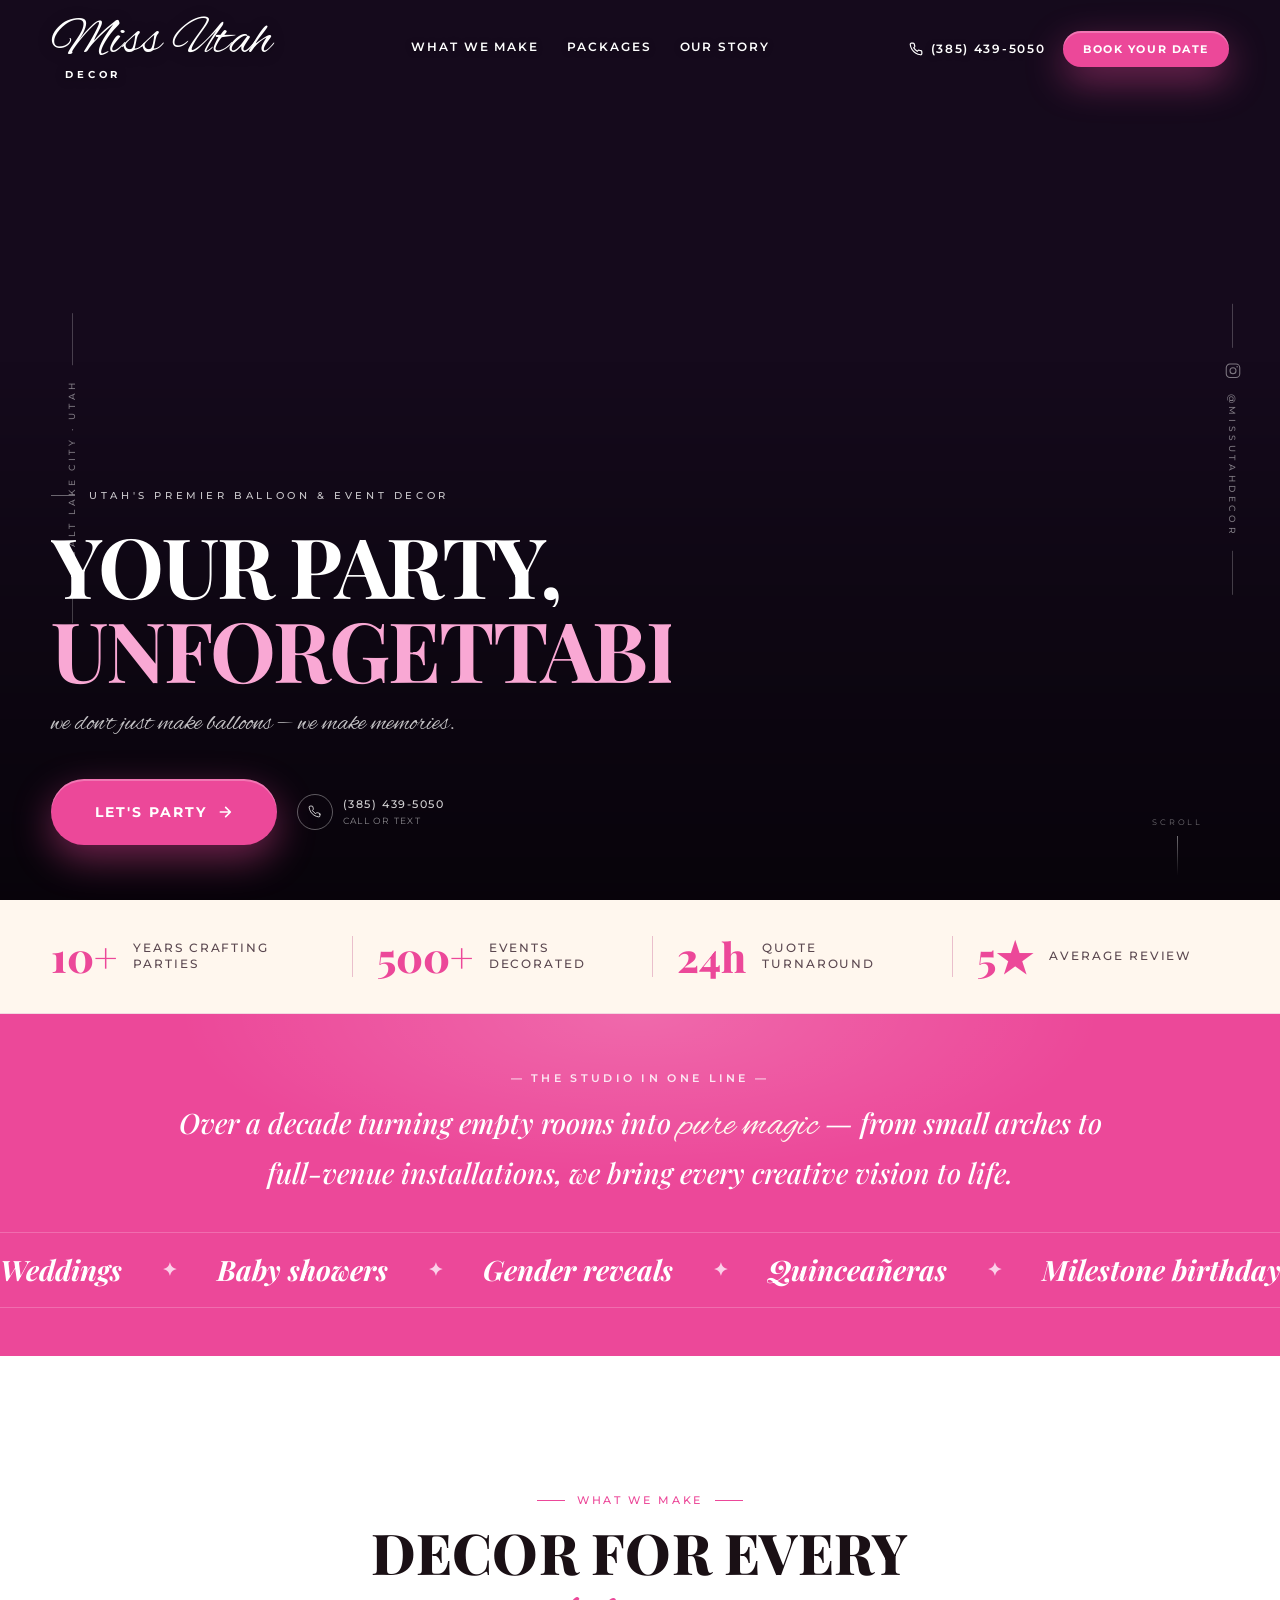
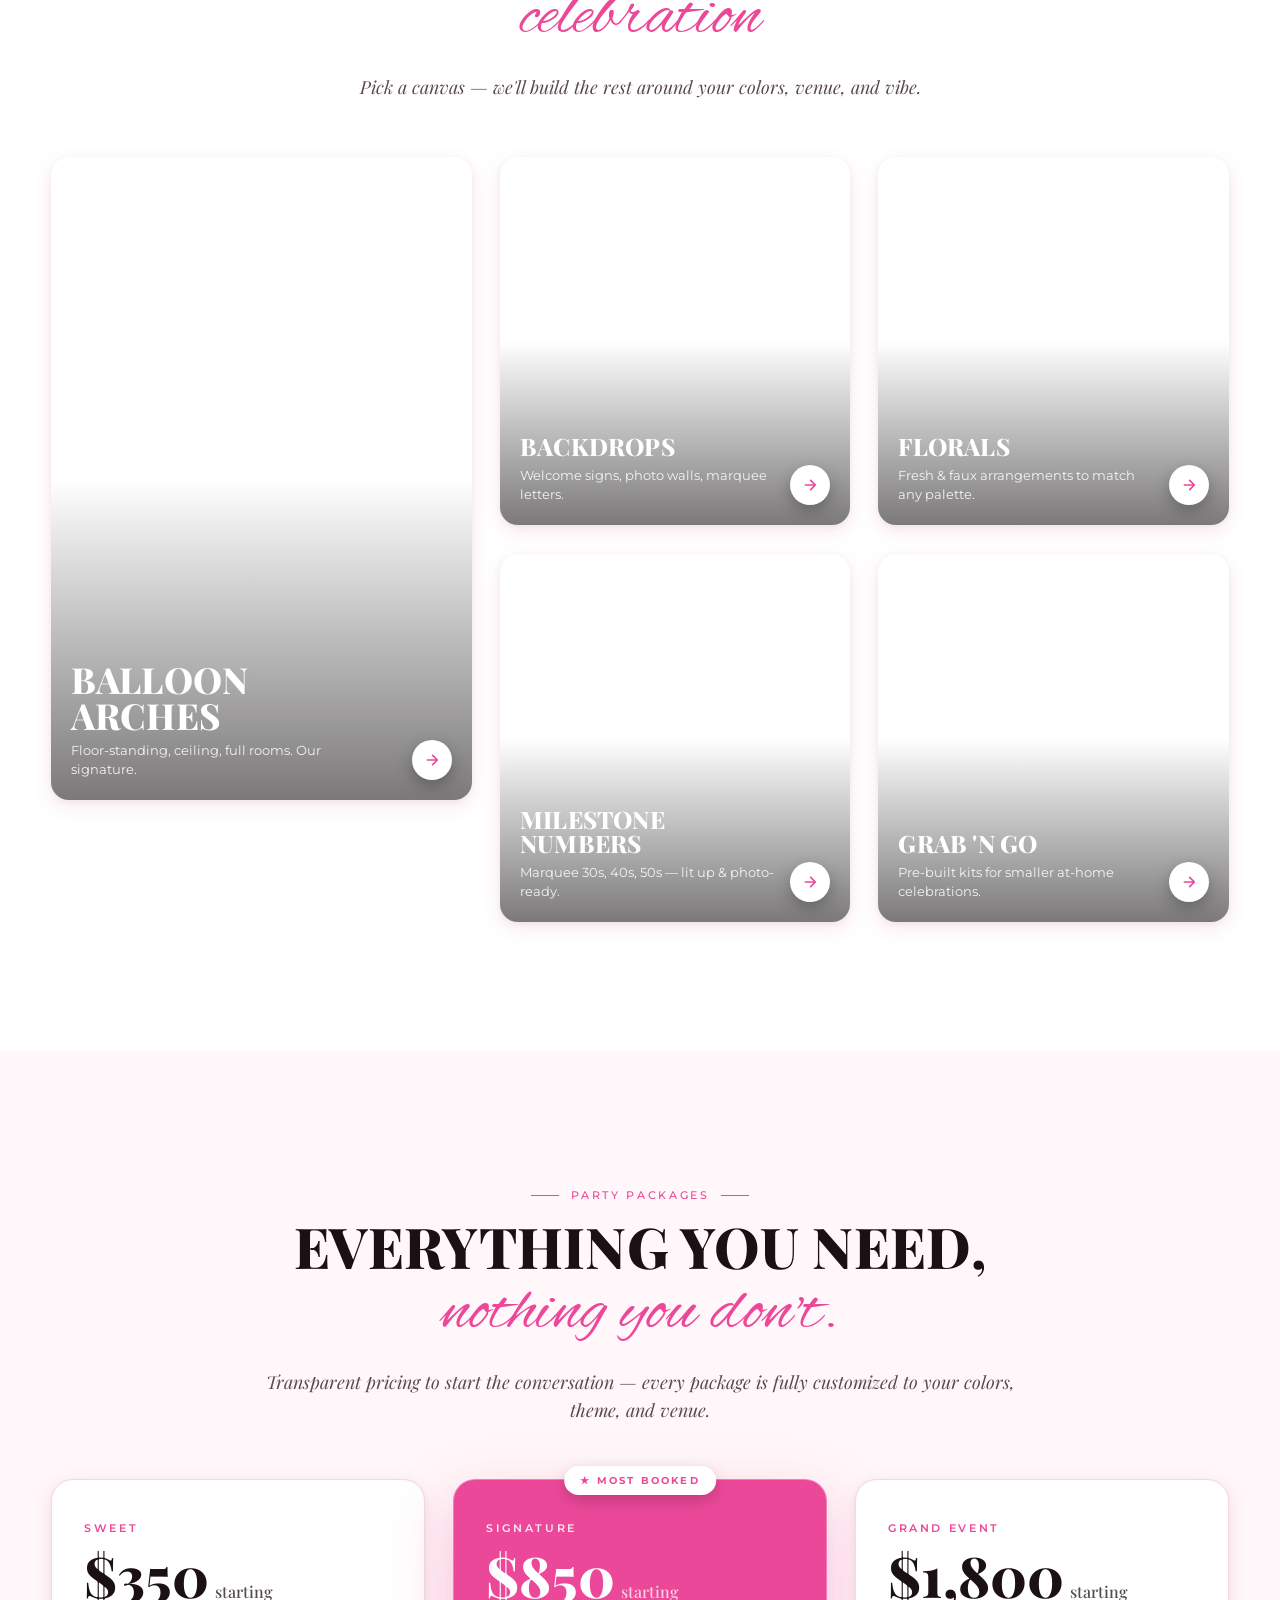
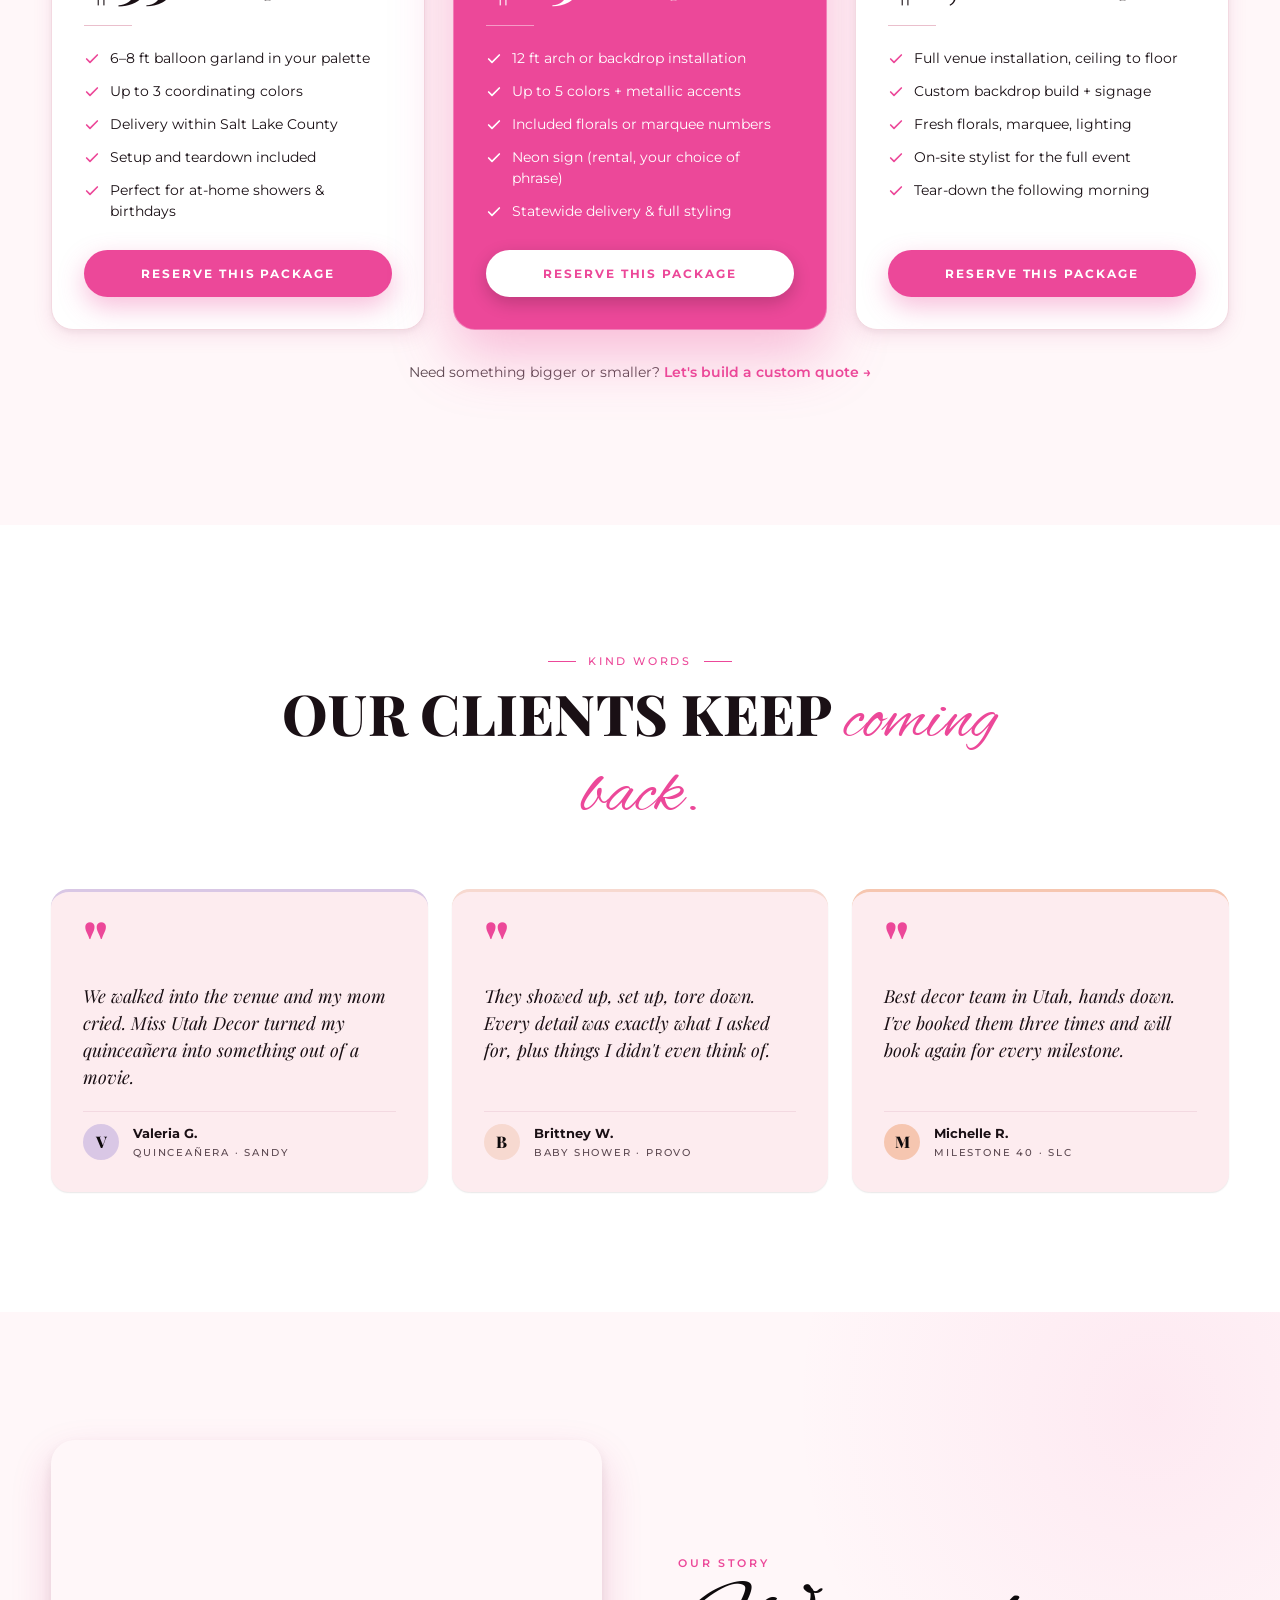
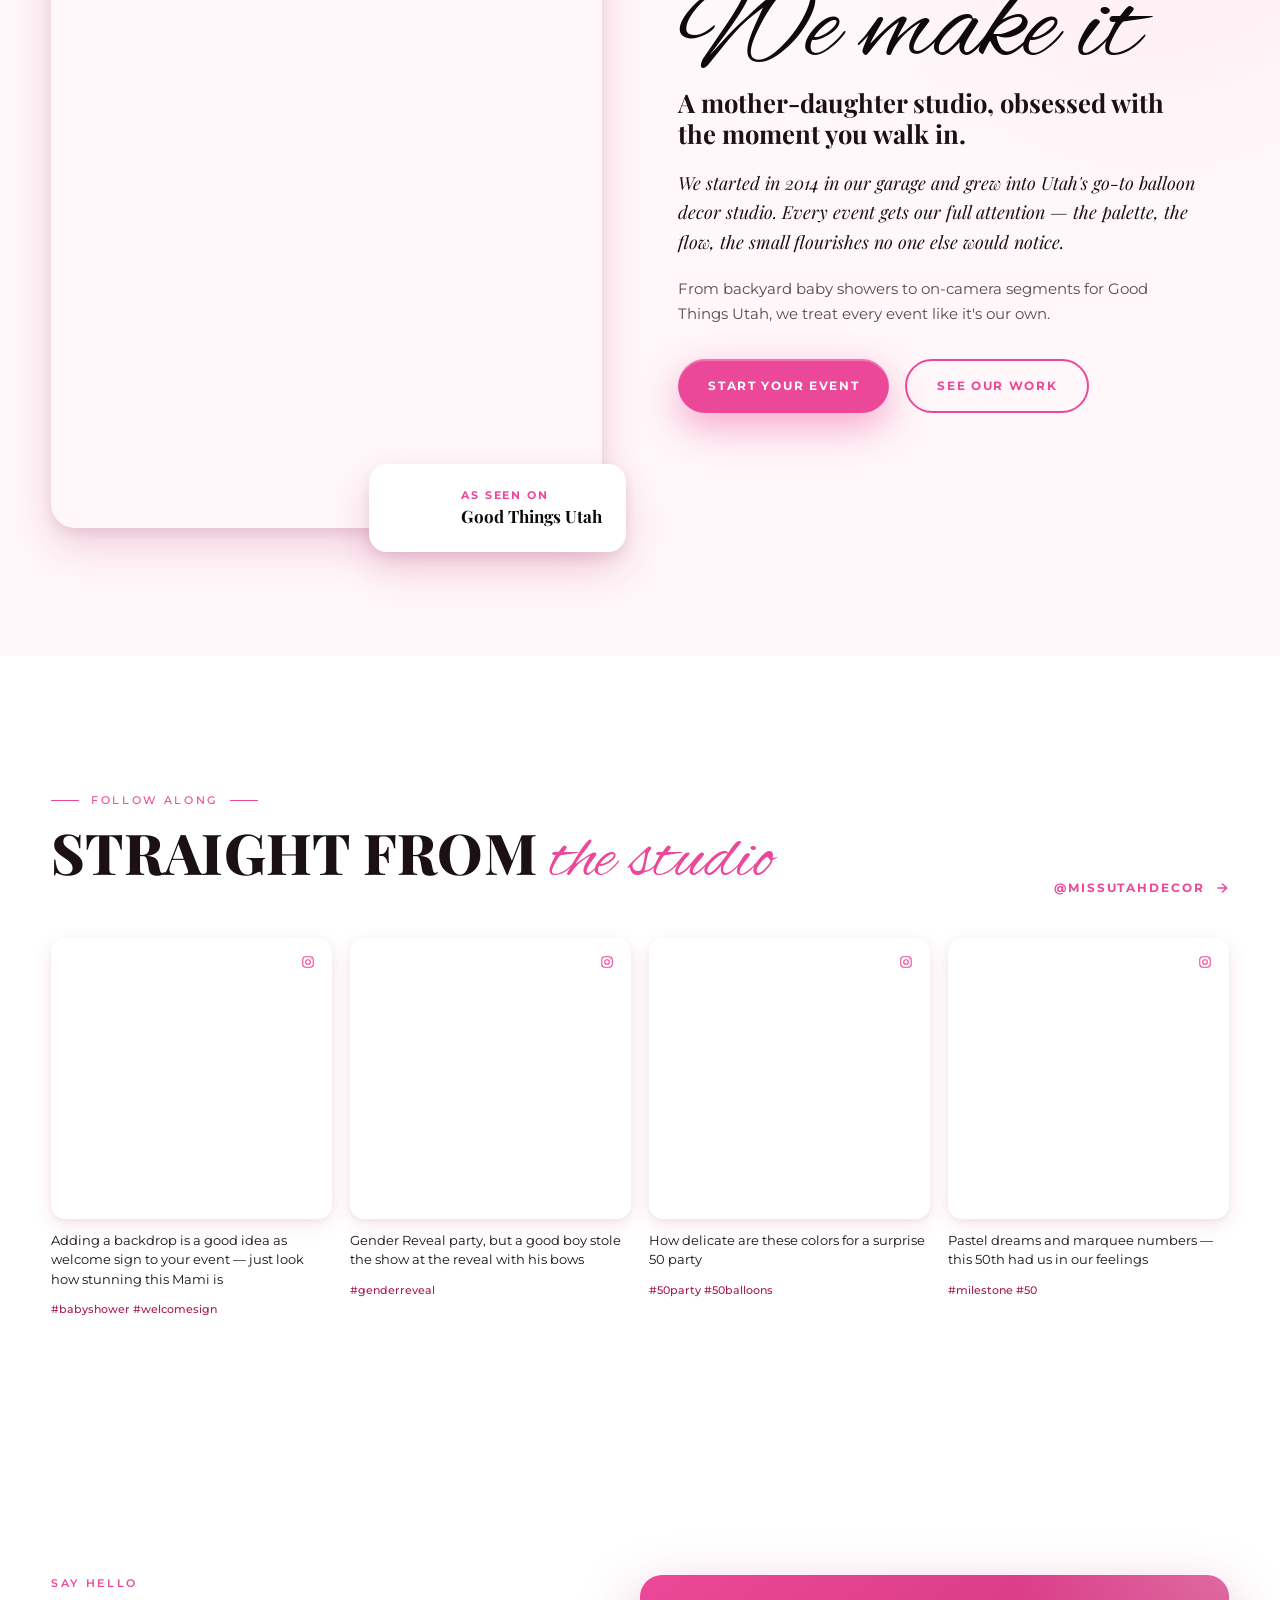
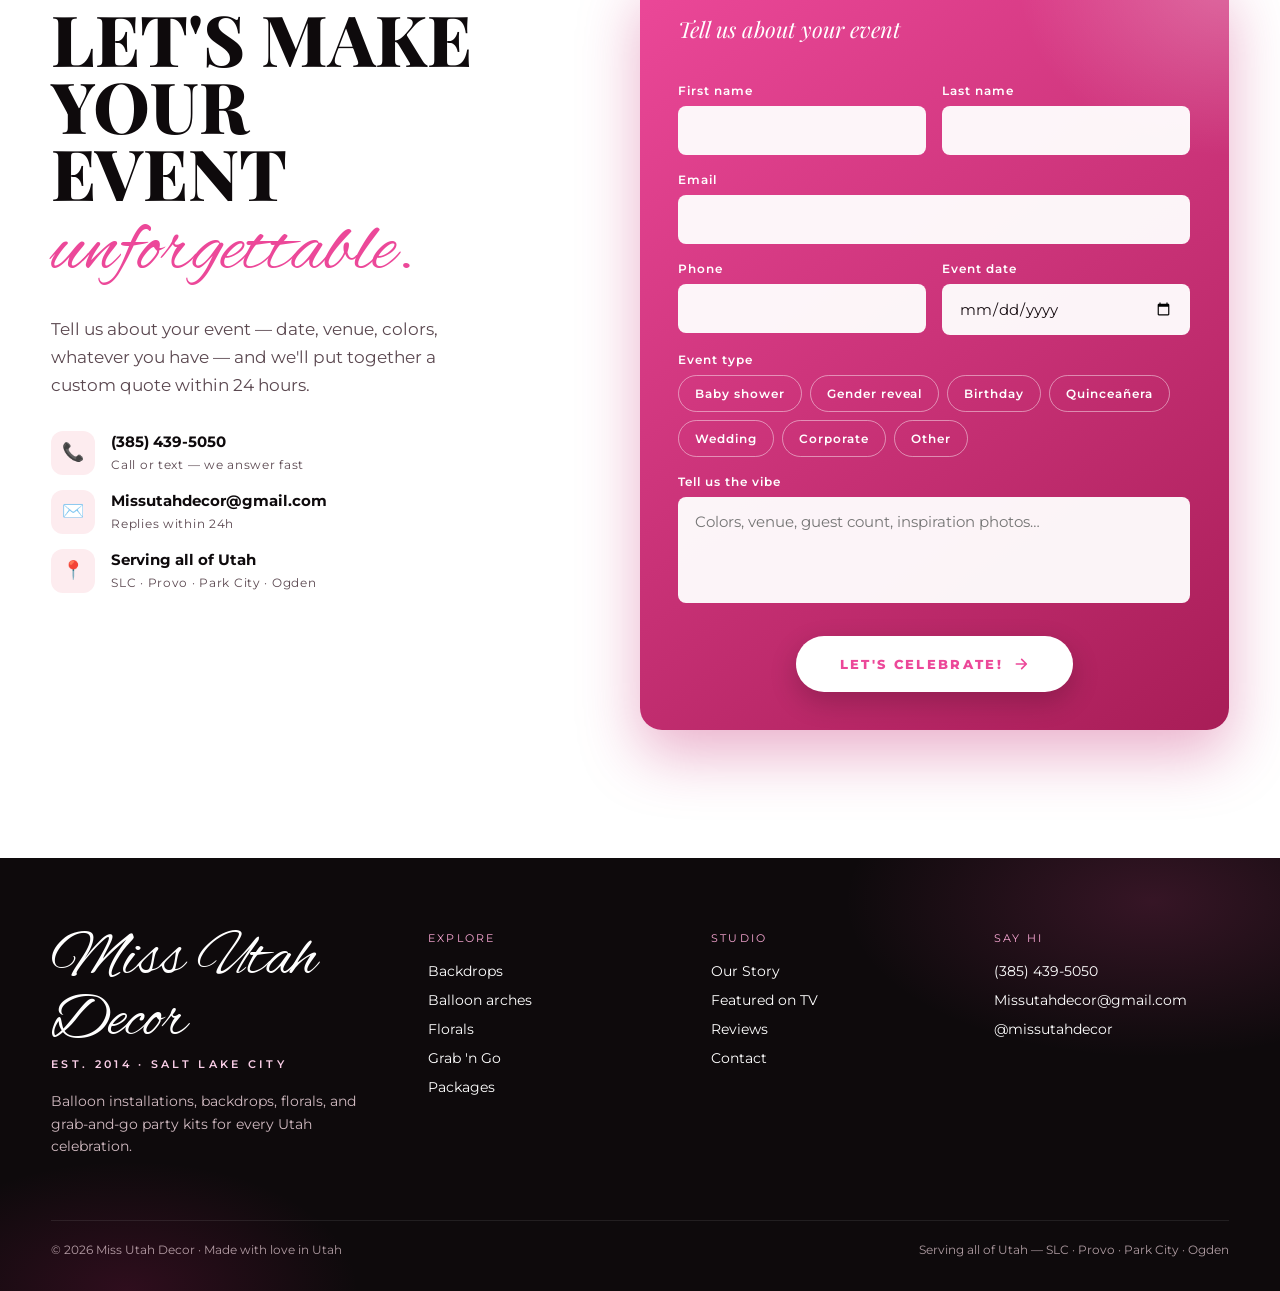
==== commit f30aea7b: "swap hero to mermaid carriage, remove stats block, add gallery assets - Hero image: first-bday-merma" ====
--- a/index.html
+++ b/index.html
@@ -2290,7 +2290,7 @@
     },
     "data-om-id": "jsx:/https:/78a193d2-7df0-4a2e-885e-cca090d756a7.claudeusercontent.com/v1/design/projects/78a193d2-7df0-4a2e-885e-cca090d756a7/serve/components/sections.jsx:6627:110:9"
   }), /*#__PURE__*/React.createElement(CategoryTile, {
-    src: "assets/gallery/babyshower-oh-baby.jpg",
+    src: "assets/gallery/bouquet-roses-handheld.jpg",
     label: "Florals",
     copy: "Fresh & faux arrangements to match any palette.",
     onClick: function onClick() {
@@ -2316,7 +2316,7 @@
     },
     "data-om-id": "jsx:/https:/78a193d2-7df0-4a2e-885e-cca090d756a7.claudeusercontent.com/v1/design/projects/78a193d2-7df0-4a2e-885e-cca090d756a7/serve/components/sections.jsx:6940:112:9"
   }), /*#__PURE__*/React.createElement(CategoryTile, {
-    src: "assets/gallery/babyshower-oh-baby.jpg",
+    src: "assets/gallery/balloon-bouquet-welcome-home.jpg",
     label: "Grab 'n Go",
     copy: "Pre-built kits for smaller at-home celebrations.",
     onClick: function onClick() {
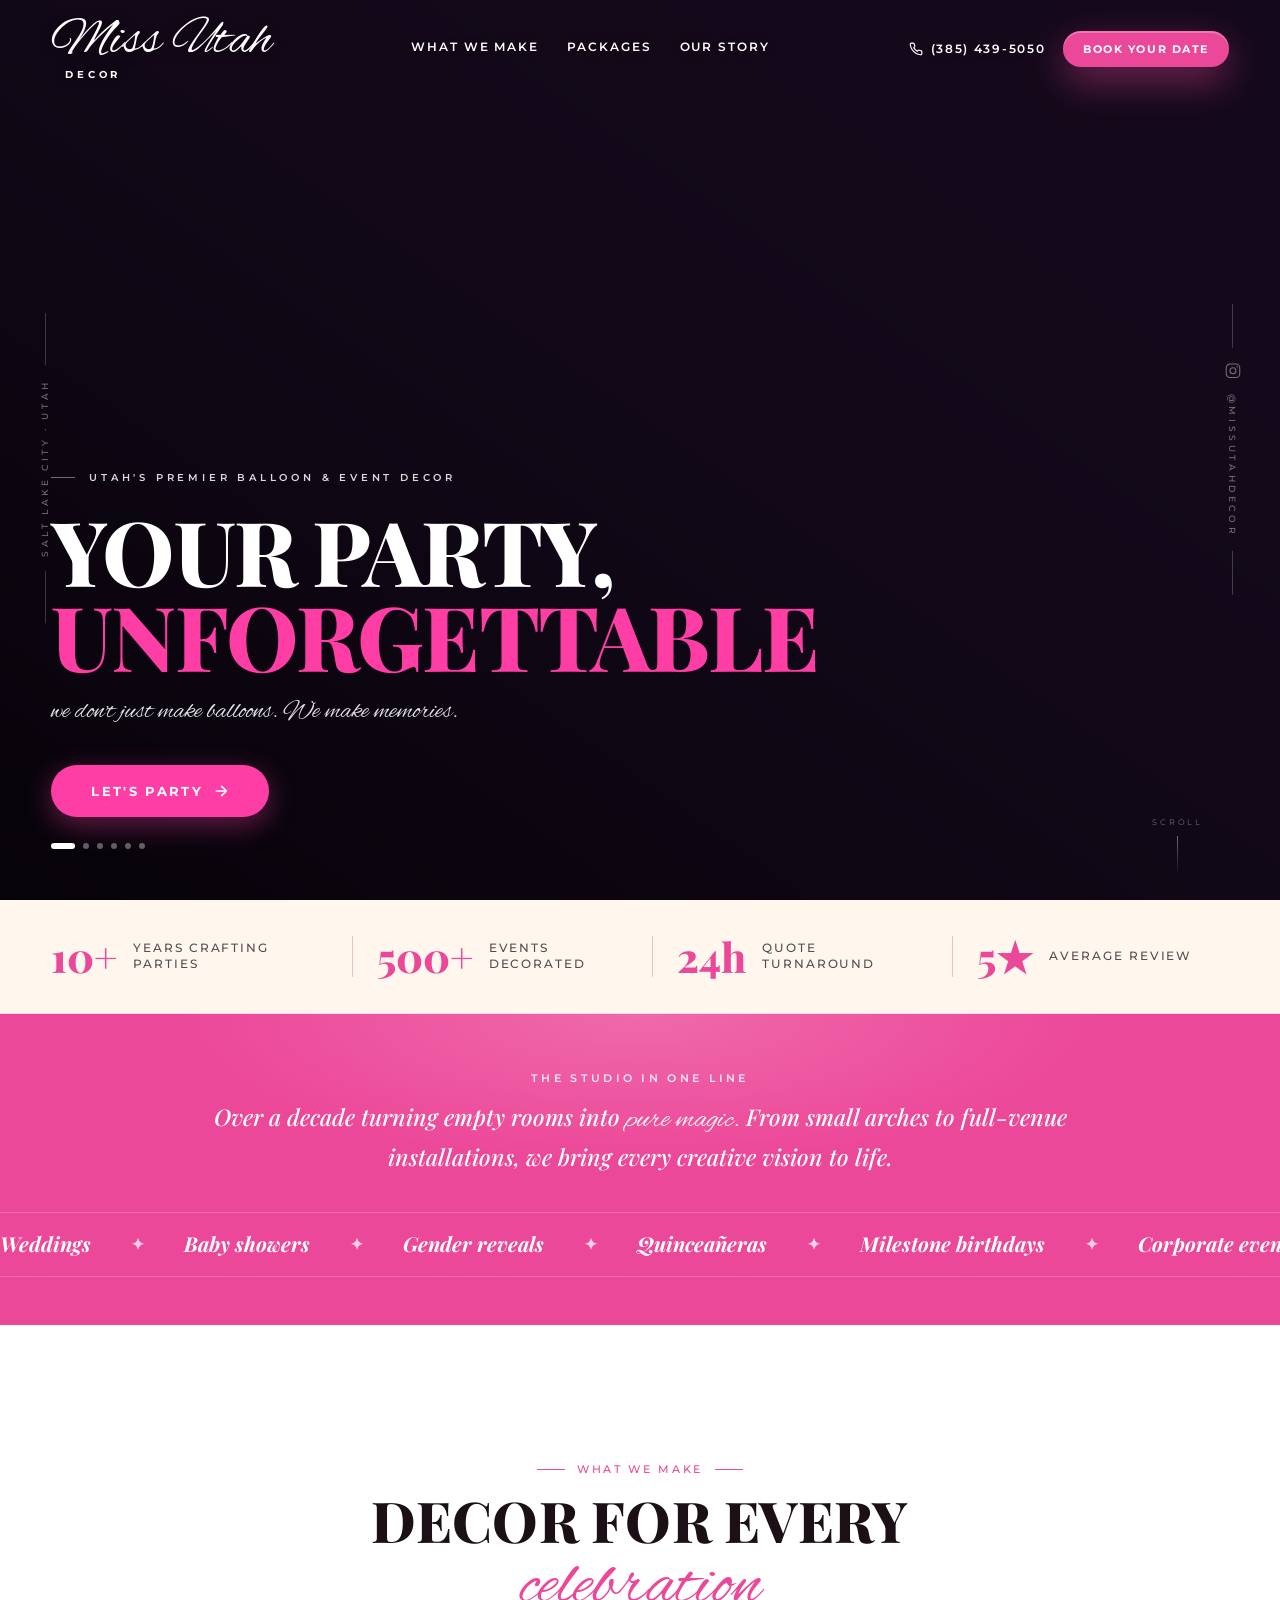
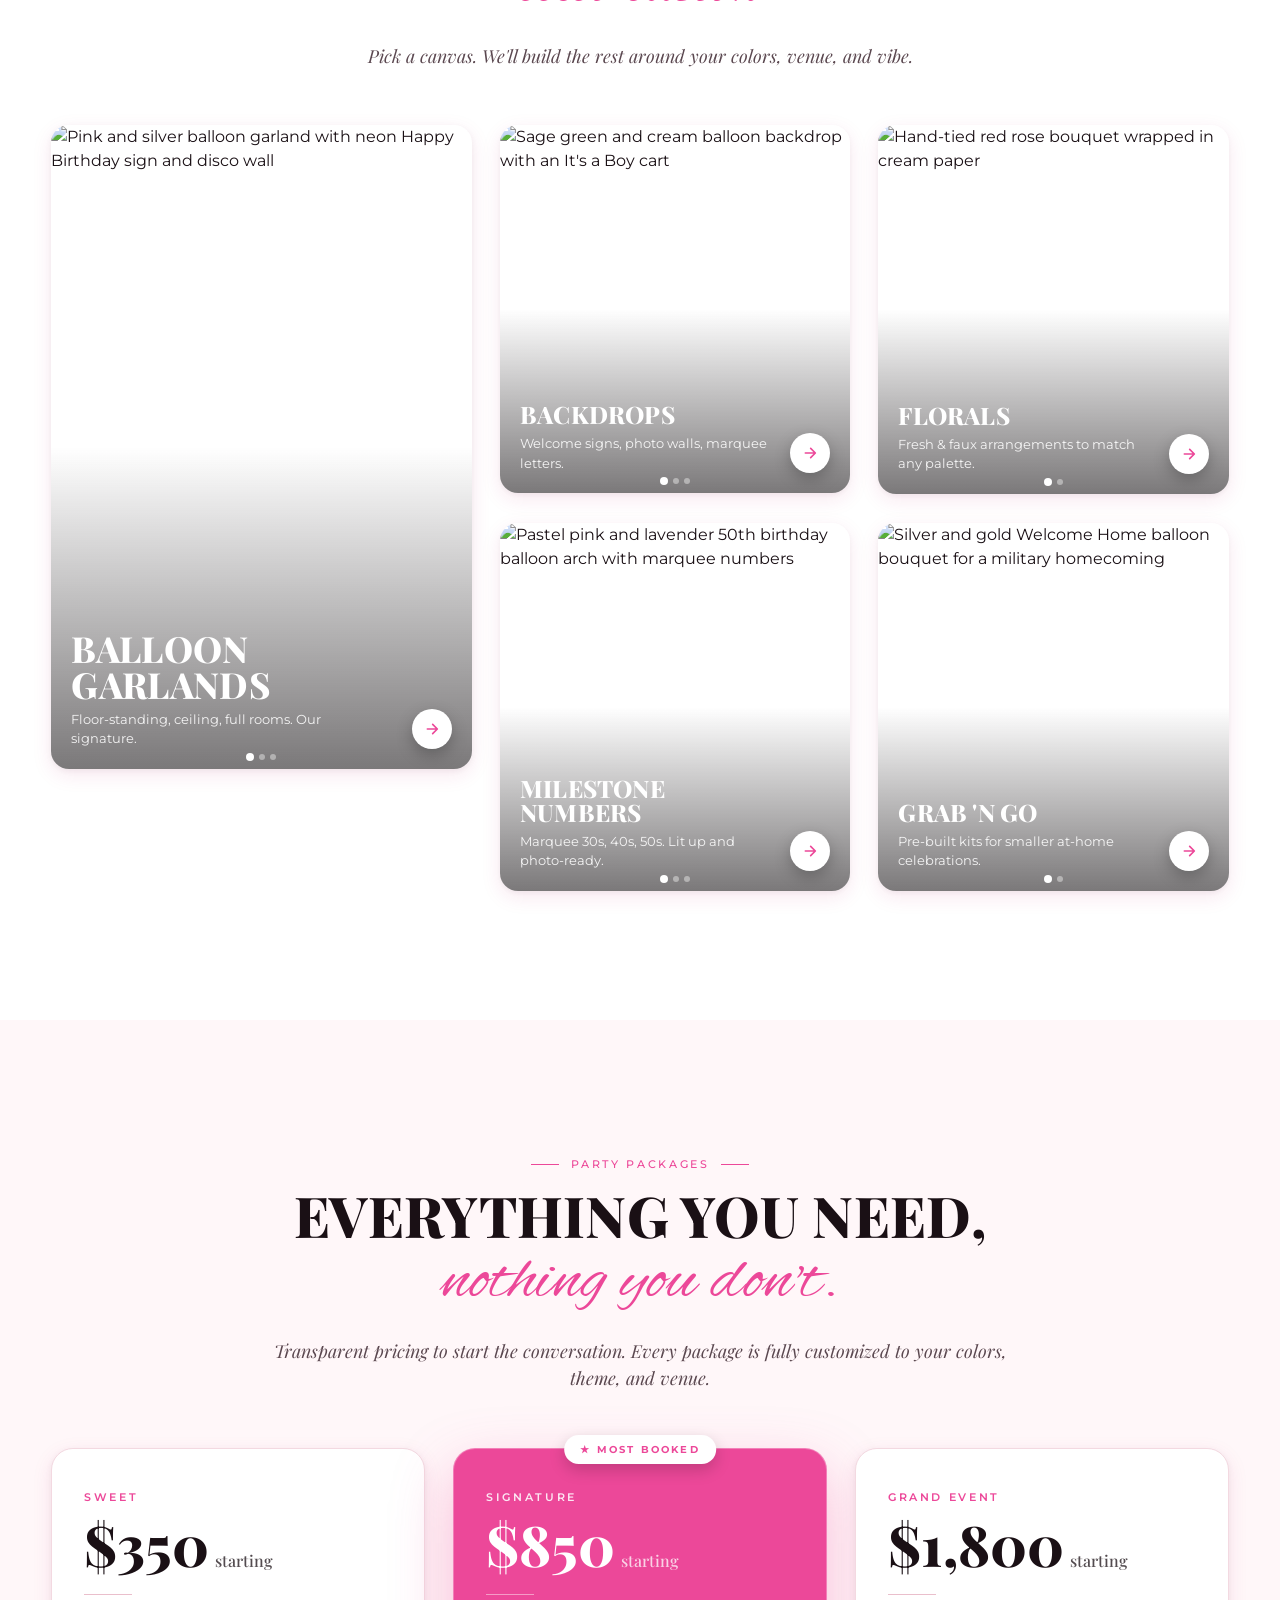
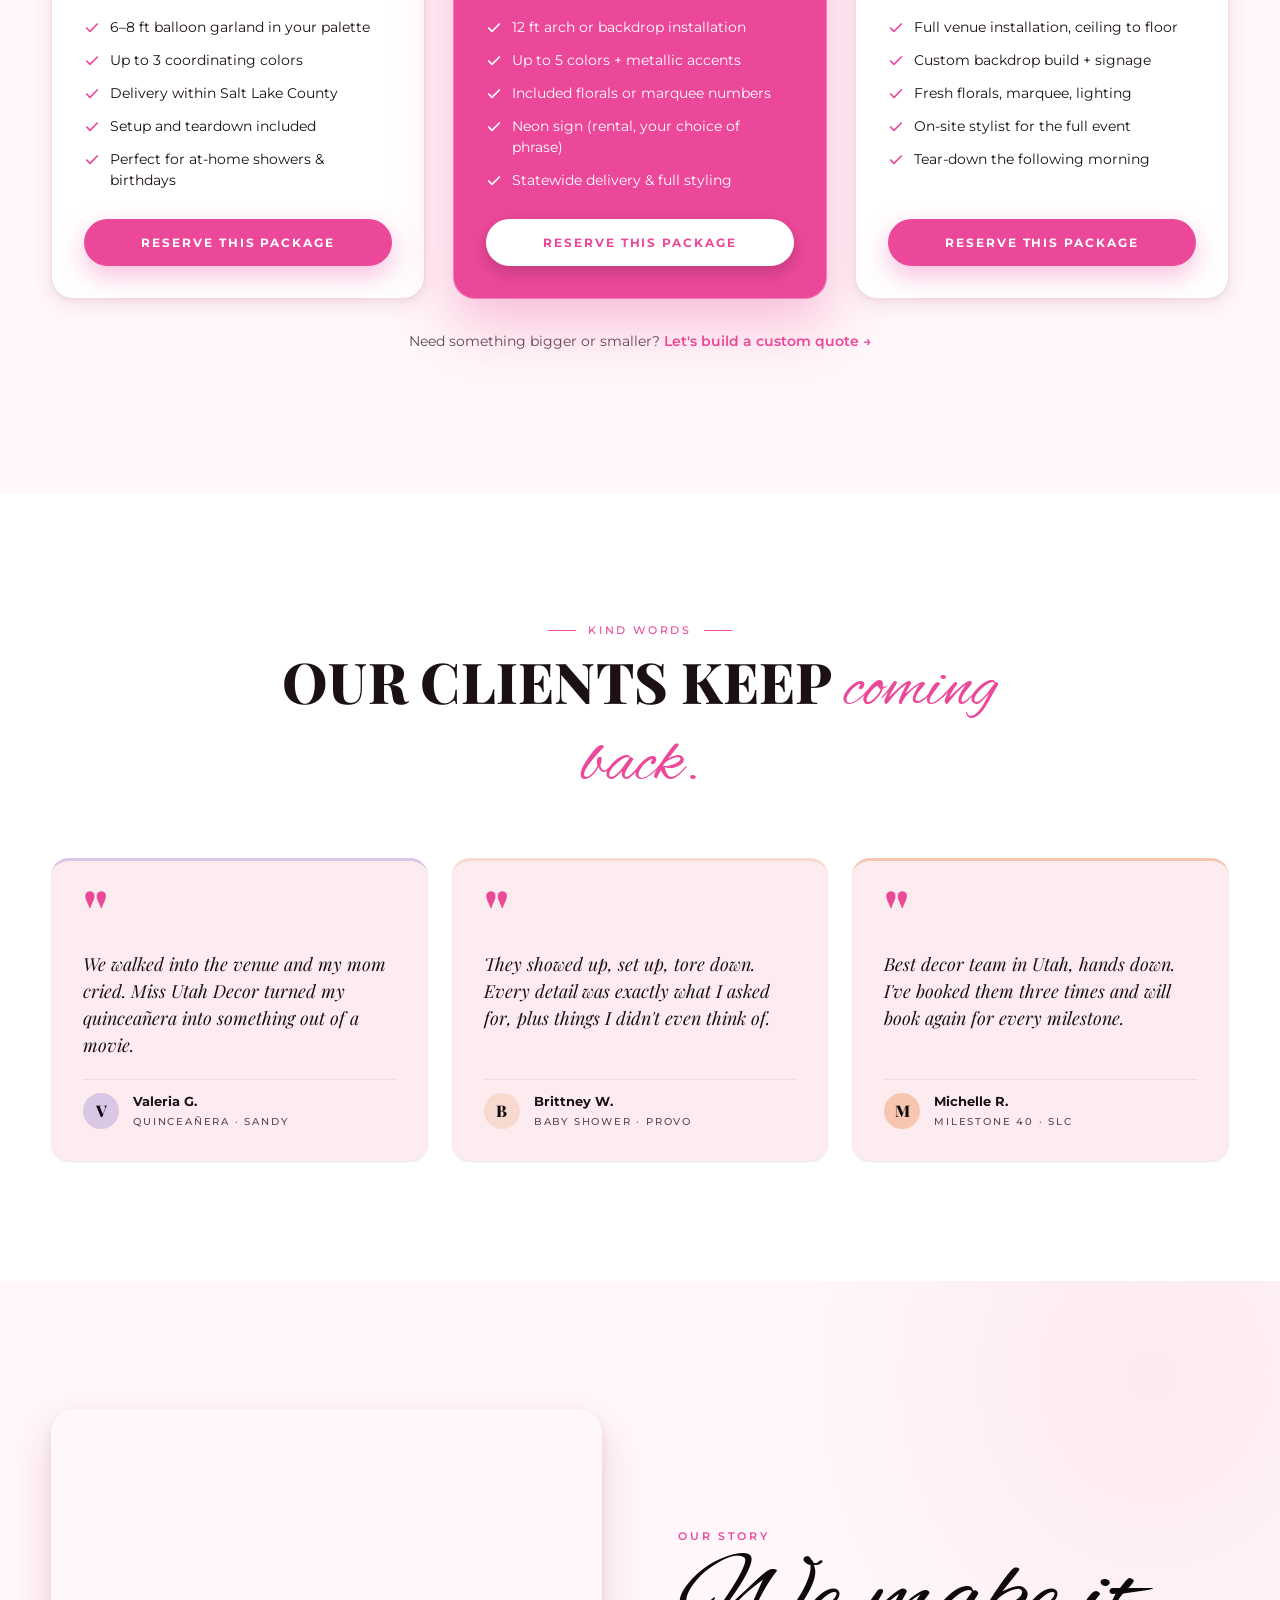
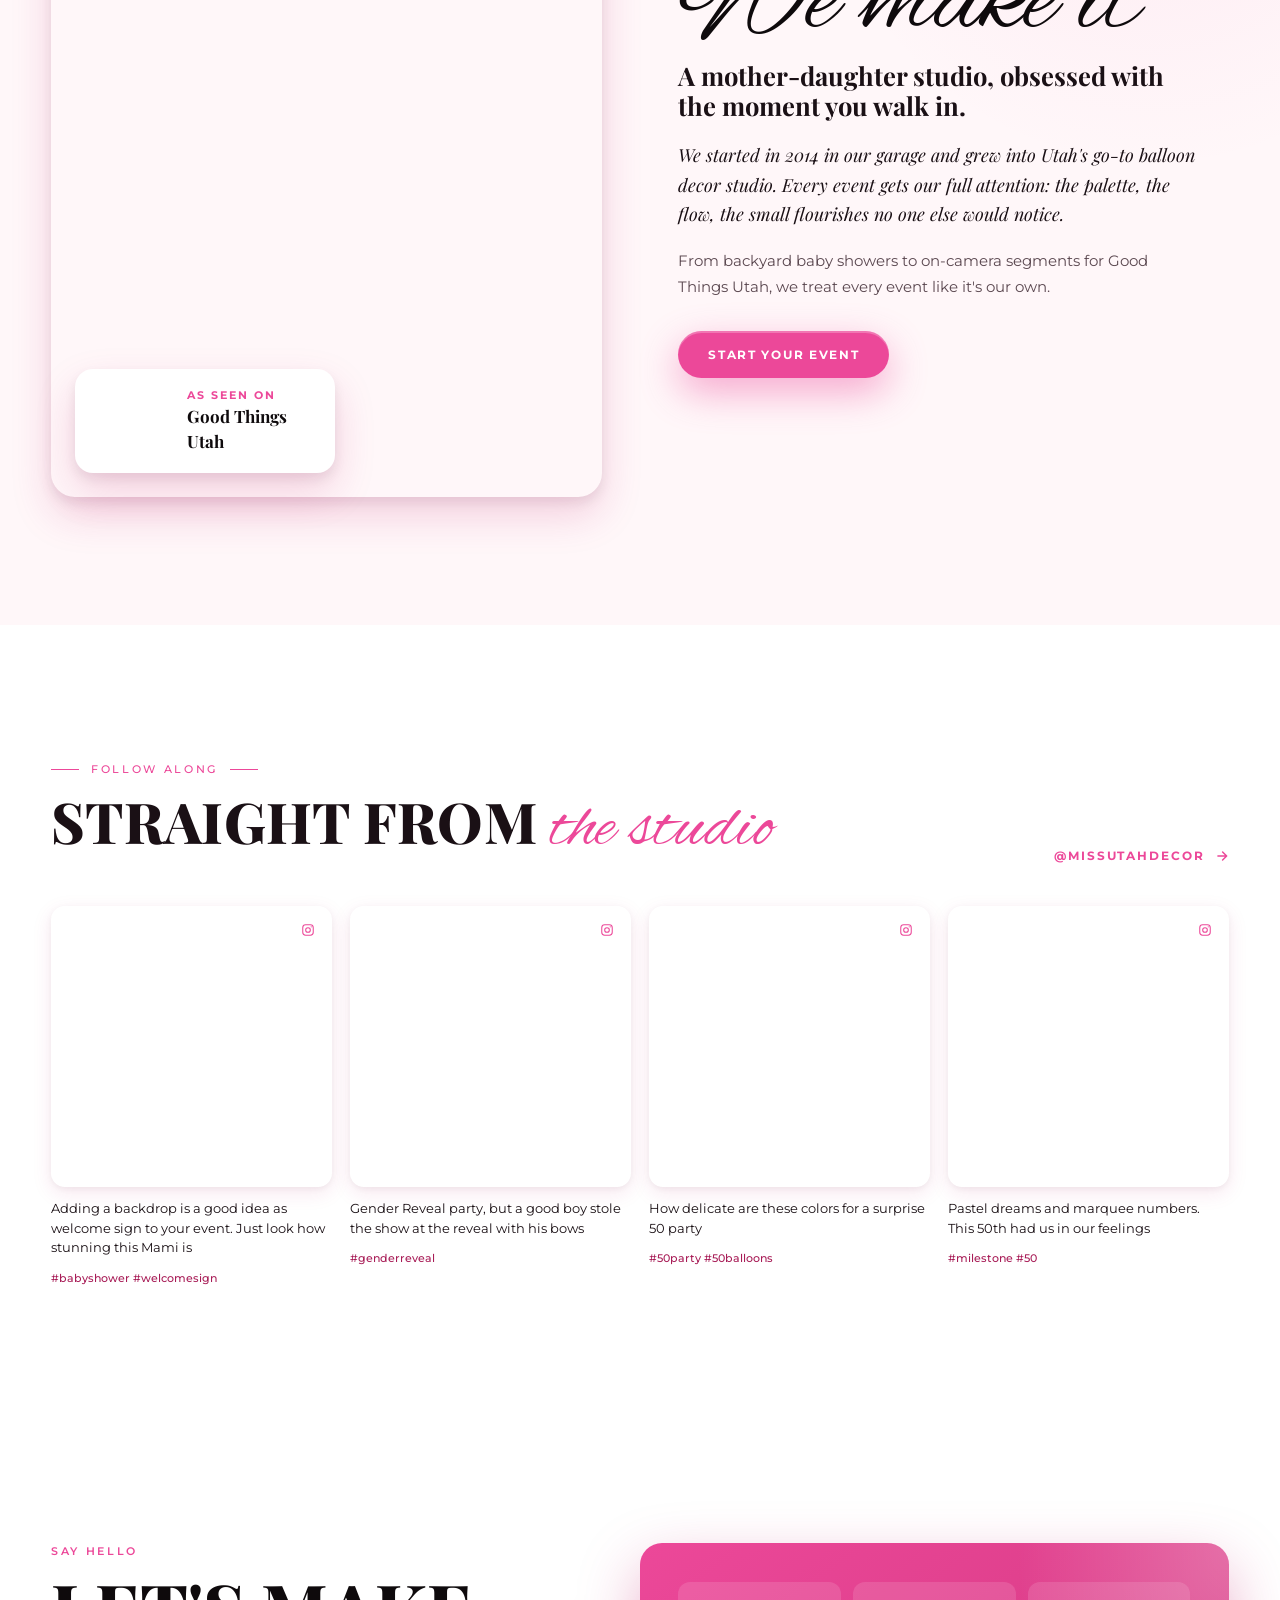
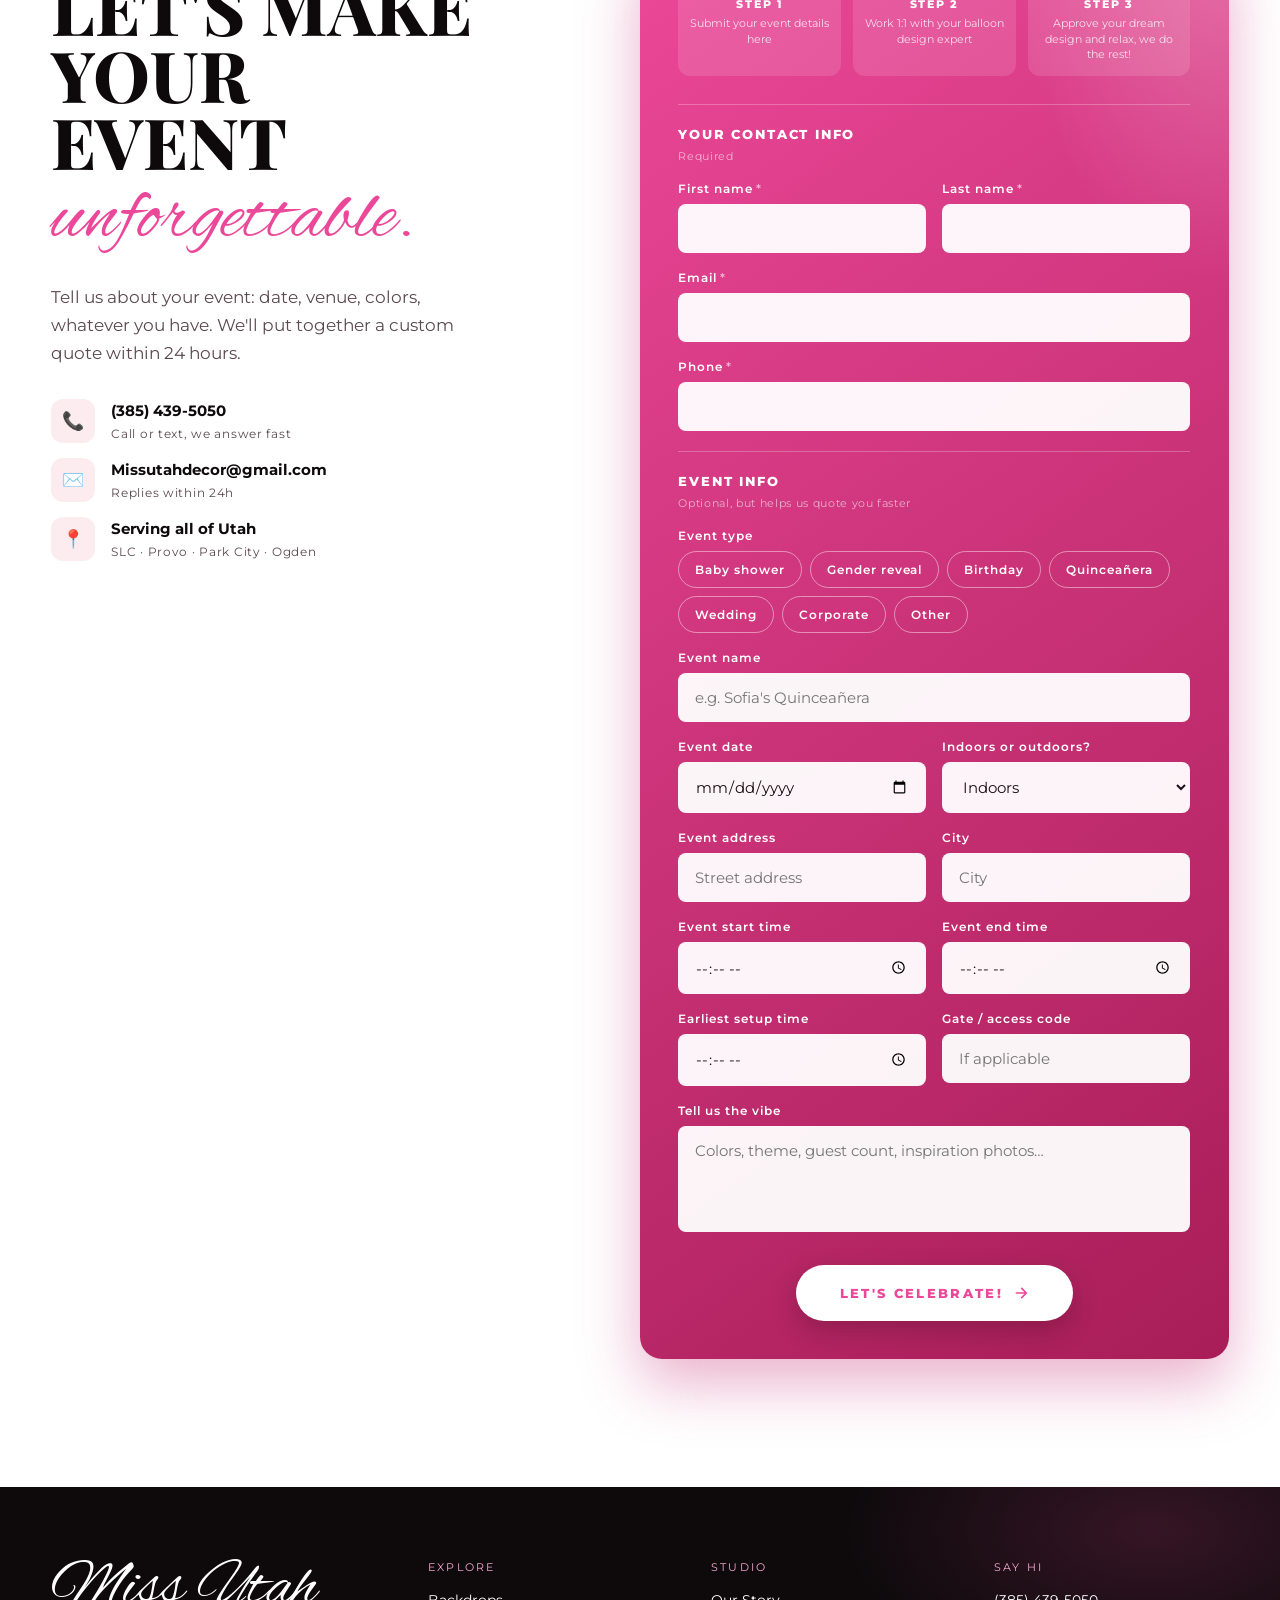
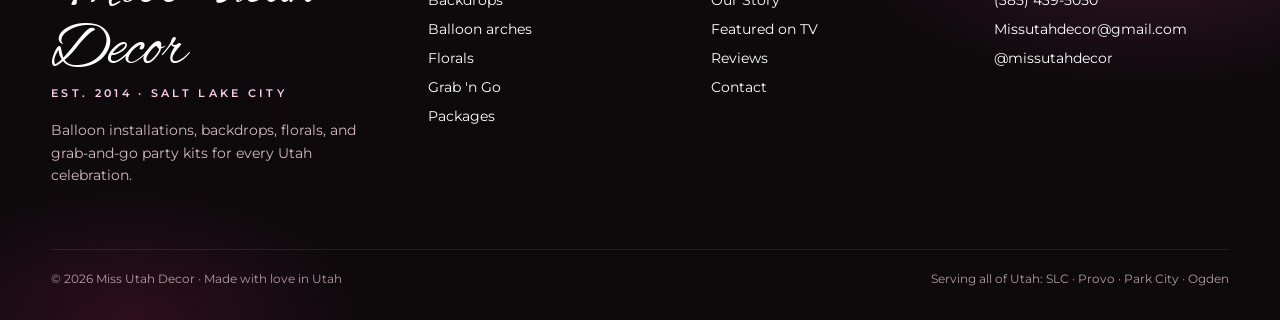
==== commit febfe063: "fix: remove pre-rendered static HTML from root div to eliminate load flicker The root div contained " ====
--- a/index.html
+++ b/index.html
@@ -4306,28 +4306,7 @@
 }));
 //# sourceMappingURL=[data-uri]</script></head>
 <body class="mud" data-om-id="e8ff881e:5" data-src-loc="1212:1230:2571" data-cc-id="cc-1" style="">
-<div id="root" data-om-id="e8ff881e:6" data-src-loc="1231:1246:1252"><div data-screen-label="01 Home" data-om-id="jsx:/Inline Babel script:579:23:5"><header data-om-id="jsx:/https:/78a193d2-7df0-4a2e-885e-cca090d756a7.claudeusercontent.com/v1/design/projects/78a193d2-7df0-4a2e-885e-cca090d756a7/serve/components/shared.jsx:3818:84:5" style="position: fixed; top: 0px; left: 0px; right: 0px; z-index: 50; background: transparent; backdrop-filter: none; border-bottom: 1px solid transparent; transition: background 260ms, border-color 260ms, backdrop-filter 260ms;"><div data-om-id="jsx:/https:/78a193d2-7df0-4a2e-885e-cca090d756a7.claudeusercontent.com/v1/design/projects/78a193d2-7df0-4a2e-885e-cca090d756a7/serve/components/shared.jsx:4289:92:7" style="max-width: 1320px; margin: 0px auto; padding: 18px clamp(20px, 4vw, 56px); display: grid; grid-template-columns: auto 1fr auto; align-items: center; gap: 32px;"><div data-om-id="jsx:/https:/78a193d2-7df0-4a2e-885e-cca090d756a7.claudeusercontent.com/v1/design/projects/78a193d2-7df0-4a2e-885e-cca090d756a7/serve/components/shared.jsx:4505:97:9" style="display: flex; align-items: center;"><a href="https://78a193d2-7df0-4a2e-885e-cca090d756a7.claudeusercontent.com/v1/design/projects/78a193d2-7df0-4a2e-885e-cca090d756a7/serve/Miss%20Utah%20Decor.html?t=7e6586922b778309cf42cca4a60171a9522d995d5cc058f4962615badd9cd747.ebebbcd7-3d51-4a37-9d3a-5958440f7e6c.d78e2315-42f0-43e8-b1f7-2719b3eaf4af.1777087571&amp;srcmap=1#home" data-om-id="jsx:/https:/78a193d2-7df0-4a2e-885e-cca090d756a7.claudeusercontent.com/v1/design/projects/78a193d2-7df0-4a2e-885e-cca090d756a7/serve/components/shared.jsx:337:8:7" style="display: inline-flex; flex-direction: column; text-decoration: none; line-height: 1;"><span data-om-id="jsx:/https:/78a193d2-7df0-4a2e-885e-cca090d756a7.claudeusercontent.com/v1/design/projects/78a193d2-7df0-4a2e-885e-cca090d756a7/serve/components/shared.jsx:530:10:9" style="font-family: var(--font-script); font-weight: 400; font-size: 53.2px; color: rgb(255, 255, 255); line-height: 0.9; text-shadow: rgba(0, 0, 0, 0.45) 0px 2px 14px; white-space: nowrap;">Miss Utah</span><span data-om-id="jsx:/https:/78a193d2-7df0-4a2e-885e-cca090d756a7.claudeusercontent.com/v1/design/projects/78a193d2-7df0-4a2e-885e-cca090d756a7/serve/components/shared.jsx:792:16:9" style="font-family: var(--font-sans); font-weight: 700; font-size: 9.52px; color: rgb(255, 255, 255); letter-spacing: 0.4em; text-transform: uppercase; margin-top: 4px; margin-left: 14px; text-shadow: rgba(0, 0, 0, 0.5) 0px 1px 8px;">Decor</span></a></div><nav data-om-id="jsx:/https:/78a193d2-7df0-4a2e-885e-cca090d756a7.claudeusercontent.com/v1/design/projects/78a193d2-7df0-4a2e-885e-cca090d756a7/serve/components/shared.jsx:4645:100:9" style="display: flex; gap: 28px; justify-content: center; flex-wrap: nowrap;"><a href="https://78a193d2-7df0-4a2e-885e-cca090d756a7.claudeusercontent.com/v1/design/projects/78a193d2-7df0-4a2e-885e-cca090d756a7/serve/Miss%20Utah%20Decor.html?t=7e6586922b778309cf42cca4a60171a9522d995d5cc058f4962615badd9cd747.ebebbcd7-3d51-4a37-9d3a-5958440f7e6c.d78e2315-42f0-43e8-b1f7-2719b3eaf4af.1777087571&amp;srcmap=1#offer" data-om-id="jsx:/https:/78a193d2-7df0-4a2e-885e-cca090d756a7.claudeusercontent.com/v1/design/projects/78a193d2-7df0-4a2e-885e-cca090d756a7/serve/components/shared.jsx:4854:102:13" style="font-family: var(--font-sans); font-weight: 600; font-size: 12px; letter-spacing: 0.16em; text-transform: uppercase; color: rgb(255, 255, 255); text-decoration: none; white-space: nowrap; border-bottom: 1.5px solid transparent; padding-bottom: 4px; transition: color 220ms, border-color 160ms; text-shadow: rgba(0, 0, 0, 0.35) 0px 1px 6px;">What We Make</a><a href="https://78a193d2-7df0-4a2e-885e-cca090d756a7.claudeusercontent.com/v1/design/projects/78a193d2-7df0-4a2e-885e-cca090d756a7/serve/Miss%20Utah%20Decor.html?t=7e6586922b778309cf42cca4a60171a9522d995d5cc058f4962615badd9cd747.ebebbcd7-3d51-4a37-9d3a-5958440f7e6c.d78e2315-42f0-43e8-b1f7-2719b3eaf4af.1777087571&amp;srcmap=1#packages" data-om-id="jsx:/https:/78a193d2-7df0-4a2e-885e-cca090d756a7.claudeusercontent.com/v1/design/projects/78a193d2-7df0-4a2e-885e-cca090d756a7/serve/components/shared.jsx:4854:102:13" style="font-family: var(--font-sans); font-weight: 600; font-size: 12px; letter-spacing: 0.16em; text-transform: uppercase; color: rgb(255, 255, 255); text-decoration: none; white-space: nowrap; border-bottom: 1.5px solid transparent; padding-bottom: 4px; transition: color 220ms, border-color 160ms; text-shadow: rgba(0, 0, 0, 0.35) 0px 1px 6px;">Packages</a><a href="https://78a193d2-7df0-4a2e-885e-cca090d756a7.claudeusercontent.com/v1/design/projects/78a193d2-7df0-4a2e-885e-cca090d756a7/serve/Miss%20Utah%20Decor.html?t=7e6586922b778309cf42cca4a60171a9522d995d5cc058f4962615badd9cd747.ebebbcd7-3d51-4a37-9d3a-5958440f7e6c.d78e2315-42f0-43e8-b1f7-2719b3eaf4af.1777087571&amp;srcmap=1#story" data-om-id="jsx:/https:/78a193d2-7df0-4a2e-885e-cca090d756a7.claudeusercontent.com/v1/design/projects/78a193d2-7df0-4a2e-885e-cca090d756a7/serve/components/shared.jsx:4854:102:13" style="font-family: var(--font-sans); font-weight: 600; font-size: 12px; letter-spacing: 0.16em; text-transform: uppercase; color: rgb(255, 255, 255); text-decoration: none; white-space: nowrap; border-bottom: 1.5px solid transparent; padding-bottom: 4px; transition: color 220ms, border-color 160ms; text-shadow: rgba(0, 0, 0, 0.35) 0px 1px 6px;">Our Story</a></nav><div data-om-id="jsx:/https:/78a193d2-7df0-4a2e-885e-cca090d756a7.claudeusercontent.com/v1/design/projects/78a193d2-7df0-4a2e-885e-cca090d756a7/serve/components/shared.jsx:5551:114:9" style="display: flex; gap: 18px; align-items: center; justify-content: flex-end;"><a href="tel:+13854395050" data-om-id="jsx:/https:/78a193d2-7df0-4a2e-885e-cca090d756a7.claudeusercontent.com/v1/design/projects/78a193d2-7df0-4a2e-885e-cca090d756a7/serve/components/shared.jsx:5654:115:11" style="font-family: var(--font-sans); font-weight: 600; font-size: 12px; letter-spacing: 0.14em; text-transform: uppercase; color: rgb(255, 255, 255); text-decoration: none; display: inline-flex; align-items: center; gap: 8px; white-space: nowrap; text-shadow: rgba(0, 0, 0, 0.35) 0px 1px 6px;"><svg width="14" height="14" viewBox="0 0 24 24" fill="none" stroke="currentColor" stroke-width="2" stroke-linecap="round" data-om-id="jsx:/https:/78a193d2-7df0-4a2e-885e-cca090d756a7.claudeusercontent.com/v1/design/projects/78a193d2-7df0-4a2e-885e-cca090d756a7/serve/components/shared.jsx:6047:121:13"><path d="M22 16.92v3a2 2 0 0 1-2.18 2 19.79 19.79 0 0 1-8.63-3.07 19.5 19.5 0 0 1-6-6 19.79 19.79 0 0 1-3.07-8.67A2 2 0 0 1 4.11 2h3a2 2 0 0 1 2 1.72 12.84 12.84 0 0 0 .7 2.81 2 2 0 0 1-.45 2.11L8.09 9.91a16 16 0 0 0 6 6l1.27-1.27a2 2 0 0 1 2.11-.45 12.84 12.84 0 0 0 2.81.7A2 2 0 0 1 22 16.92z" data-om-id="jsx:/https:/78a193d2-7df0-4a2e-885e-cca090d756a7.claudeusercontent.com/v1/design/projects/78a193d2-7df0-4a2e-885e-cca090d756a7/serve/components/shared.jsx:6182:122:15"></path></svg>(385) 439-5050</a><button data-om-id="jsx:/https:/78a193d2-7df0-4a2e-885e-cca090d756a7.claudeusercontent.com/v1/design/projects/78a193d2-7df0-4a2e-885e-cca090d756a7/serve/components/shared.jsx:2749:56:5" style="font-family: var(--font-sans); font-weight: 700; letter-spacing: 0.14em; text-transform: uppercase; border-radius: 999px; border-width: medium; border-style: none; border-color: currentcolor; border-image: initial; cursor: pointer; display: inline-flex; align-items: center; justify-content: center; gap: 10px; transition: transform 260ms cubic-bezier(0.34, 1.56, 0.64, 1), background 120ms, box-shadow 260ms; text-decoration: none; white-space: nowrap; font-size: 11px; padding: 11px 20px; background: var(--pink-500); color: rgb(255, 255, 255); box-shadow: rgba(236, 72, 153, 0.45) 0px 14px 38px, rgba(255, 255, 255, 0.25) 0px 2px 0px inset;">Book Your Date</button></div></div></header><section data-om-id="jsx:/https:/78a193d2-7df0-4a2e-885e-cca090d756a7.claudeusercontent.com/v1/design/projects/78a193d2-7df0-4a2e-885e-cca090d756a7/serve/components/hero.jsx:3060:82:5" style="position: relative; height: 100vh; min-height: 720px; overflow: hidden; background: rgb(14, 10, 12); isolation: isolate;"><div aria-hidden="true" data-om-id="jsx:/https:/78a193d2-7df0-4a2e-885e-cca090d756a7.claudeusercontent.com/v1/design/projects/78a193d2-7df0-4a2e-885e-cca090d756a7/serve/components/hero.jsx:3260:88:7" style="position: absolute; inset: -4%; z-index: 0; background-image: url(&quot;assets/gallery/balloon-arch-pink-silver.jpg&quot;); background-size: cover; background-position: center 40%; transform: scale(1.08) translate3d(-1.4006px, 5.26797px, 0px); transition: transform 800ms cubic-bezier(0.22, 0.61, 0.36, 1); animation: 22s ease-in-out 0s infinite alternate none running mud-hero-kb;"></div><div aria-hidden="true" data-om-id="jsx:/https:/78a193d2-7df0-4a2e-885e-cca090d756a7.claudeusercontent.com/v1/design/projects/78a193d2-7df0-4a2e-885e-cca090d756a7/serve/components/hero.jsx:3785:102:7" style="position: absolute; inset: 0px; z-index: 1; background: radial-gradient(100% 70% at 50% -10%, rgba(255, 210, 235, 0.35) 0%, transparent 55%), radial-gradient(60% 80% at 15% 100%, rgba(14, 10, 12, 0.82) 0%, rgba(14, 10, 12, 0.35) 40%, transparent 70%), linear-gradient(to top, rgba(14, 10, 12, 0.78) 0%, rgba(14, 10, 12, 0.15) 45%, rgba(14, 10, 12, 0) 68%);"></div><div aria-hidden="true" data-om-id="jsx:/https:/78a193d2-7df0-4a2e-885e-cca090d756a7.claudeusercontent.com/v1/design/projects/78a193d2-7df0-4a2e-885e-cca090d756a7/serve/components/hero.jsx:4279:112:7" style="position: absolute; left: -8%; bottom: -15%; width: 70%; height: 90%; z-index: 1; background: radial-gradient(closest-side, rgba(196, 30, 107, 0.35), transparent 70%); filter: blur(30px);"></div><div aria-hidden="true" data-om-id="jsx:/https:/78a193d2-7df0-4a2e-885e-cca090d756a7.claudeusercontent.com/v1/design/projects/78a193d2-7df0-4a2e-885e-cca090d756a7/serve/components/hero.jsx:1464:44:3" style="position: absolute; top: 18%; left: 6%; z-index: 2; animation: 9s ease-in-out 0s infinite alternate none running mud-float; pointer-events: none; filter: drop-shadow(rgba(0, 0, 0, 0.35) 0px 10px 20px);"><svg width="48" height="60" viewBox="0 0 60 75" fill="none" data-om-id="jsx:/https:/78a193d2-7df0-4a2e-885e-cca090d756a7.claudeusercontent.com/v1/design/projects/78a193d2-7df0-4a2e-885e-cca090d756a7/serve/components/hero.jsx:1715:50:5"><defs data-om-id="jsx:/https:/78a193d2-7df0-4a2e-885e-cca090d756a7.claudeusercontent.com/v1/design/projects/78a193d2-7df0-4a2e-885e-cca090d756a7/serve/components/hero.jsx:1793:51:7"><radialgradient id="bg-18%-6%" cx="35%" cy="30%" r="65%" data-om-id="jsx:/https:/78a193d2-7df0-4a2e-885e-cca090d756a7.claudeusercontent.com/v1/design/projects/78a193d2-7df0-4a2e-885e-cca090d756a7/serve/components/hero.jsx:1808:52:9"><stop offset="0%" stop-color="#fff" stop-opacity=".7" data-om-id="jsx:/https:/78a193d2-7df0-4a2e-885e-cca090d756a7.claudeusercontent.com/v1/design/projects/78a193d2-7df0-4a2e-885e-cca090d756a7/serve/components/hero.jsx:1886:53:11"></stop><stop offset="30%" stop-color="#F472B6" stop-opacity=".95" data-om-id="jsx:/https:/78a193d2-7df0-4a2e-885e-cca090d756a7.claudeusercontent.com/v1/design/projects/78a193d2-7df0-4a2e-885e-cca090d756a7/serve/components/hero.jsx:1951:54:11"></stop><stop offset="100%" stop-color="#F472B6" stop-opacity="1" data-om-id="jsx:/https:/78a193d2-7df0-4a2e-885e-cca090d756a7.claudeusercontent.com/v1/design/projects/78a193d2-7df0-4a2e-885e-cca090d756a7/serve/components/hero.jsx:2019:55:11"></stop></radialgradient></defs><ellipse cx="30" cy="30" rx="24" ry="28" fill="url(#bg-18%-6%)" data-om-id="jsx:/https:/78a193d2-7df0-4a2e-885e-cca090d756a7.claudeusercontent.com/v1/design/projects/78a193d2-7df0-4a2e-885e-cca090d756a7/serve/components/hero.jsx:2122:58:7"></ellipse><path d="M27 57 L30 58 L33 57 L30 62 Z" fill="#F472B6" opacity=".9" data-om-id="jsx:/https:/78a193d2-7df0-4a2e-885e-cca090d756a7.claudeusercontent.com/v1/design/projects/78a193d2-7df0-4a2e-885e-cca090d756a7/serve/components/hero.jsx:2205:59:7"></path><path d="M30 62 Q28 67 30 72 Q32 70 30 75" stroke="rgba(255,255,255,.55)" stroke-width="1" fill="none" stroke-linecap="round" data-om-id="jsx:/https:/78a193d2-7df0-4a2e-885e-cca090d756a7.claudeusercontent.com/v1/design/projects/78a193d2-7df0-4a2e-885e-cca090d756a7/serve/components/hero.jsx:2280:60:7"></path></svg></div><div aria-hidden="true" data-om-id="jsx:/https:/78a193d2-7df0-4a2e-885e-cca090d756a7.claudeusercontent.com/v1/design/projects/78a193d2-7df0-4a2e-885e-cca090d756a7/serve/components/hero.jsx:1464:44:3" style="position: absolute; top: 30%; left: 92%; z-index: 2; animation: 11s ease-in-out 1.5s infinite alternate none running mud-float; pointer-events: none; filter: drop-shadow(rgba(0, 0, 0, 0.35) 0px 10px 20px);"><svg width="36" height="45" viewBox="0 0 60 75" fill="none" data-om-id="jsx:/https:/78a193d2-7df0-4a2e-885e-cca090d756a7.claudeusercontent.com/v1/design/projects/78a193d2-7df0-4a2e-885e-cca090d756a7/serve/components/hero.jsx:1715:50:5"><defs data-om-id="jsx:/https:/78a193d2-7df0-4a2e-885e-cca090d756a7.claudeusercontent.com/v1/design/projects/78a193d2-7df0-4a2e-885e-cca090d756a7/serve/components/hero.jsx:1793:51:7"><radialgradient id="bg-30%-92%" cx="35%" cy="30%" r="65%" data-om-id="jsx:/https:/78a193d2-7df0-4a2e-885e-cca090d756a7.claudeusercontent.com/v1/design/projects/78a193d2-7df0-4a2e-885e-cca090d756a7/serve/components/hero.jsx:1808:52:9"><stop offset="0%" stop-color="#fff" stop-opacity=".7" data-om-id="jsx:/https:/78a193d2-7df0-4a2e-885e-cca090d756a7.claudeusercontent.com/v1/design/projects/78a193d2-7df0-4a2e-885e-cca090d756a7/serve/components/hero.jsx:1886:53:11"></stop><stop offset="30%" stop-color="#FBCFE8" stop-opacity=".95" data-om-id="jsx:/https:/78a193d2-7df0-4a2e-885e-cca090d756a7.claudeusercontent.com/v1/design/projects/78a193d2-7df0-4a2e-885e-cca090d756a7/serve/components/hero.jsx:1951:54:11"></stop><stop offset="100%" stop-color="#FBCFE8" stop-opacity="1" data-om-id="jsx:/https:/78a193d2-7df0-4a2e-885e-cca090d756a7.claudeusercontent.com/v1/design/projects/78a193d2-7df0-4a2e-885e-cca090d756a7/serve/components/hero.jsx:2019:55:11"></stop></radialgradient></defs><ellipse cx="30" cy="30" rx="24" ry="28" fill="url(#bg-30%-92%)" data-om-id="jsx:/https:/78a193d2-7df0-4a2e-885e-cca090d756a7.claudeusercontent.com/v1/design/projects/78a193d2-7df0-4a2e-885e-cca090d756a7/serve/components/hero.jsx:2122:58:7"></ellipse><path d="M27 57 L30 58 L33 57 L30 62 Z" fill="#FBCFE8" opacity=".9" data-om-id="jsx:/https:/78a193d2-7df0-4a2e-885e-cca090d756a7.claudeusercontent.com/v1/design/projects/78a193d2-7df0-4a2e-885e-cca090d756a7/serve/components/hero.jsx:2205:59:7"></path><path d="M30 62 Q28 67 30 72 Q32 70 30 75" stroke="rgba(255,255,255,.55)" stroke-width="1" fill="none" stroke-linecap="round" data-om-id="jsx:/https:/78a193d2-7df0-4a2e-885e-cca090d756a7.claudeusercontent.com/v1/design/projects/78a193d2-7df0-4a2e-885e-cca090d756a7/serve/components/hero.jsx:2280:60:7"></path></svg></div><div aria-hidden="true" data-om-id="jsx:/https:/78a193d2-7df0-4a2e-885e-cca090d756a7.claudeusercontent.com/v1/design/projects/78a193d2-7df0-4a2e-885e-cca090d756a7/serve/components/hero.jsx:1464:44:3" style="position: absolute; top: 60%; left: 88%; z-index: 2; animation: 10s ease-in-out 0.8s infinite alternate none running mud-float; pointer-events: none; filter: drop-shadow(rgba(0, 0, 0, 0.35) 0px 10px 20px);"><svg width="56" height="70" viewBox="0 0 60 75" fill="none" data-om-id="jsx:/https:/78a193d2-7df0-4a2e-885e-cca090d756a7.claudeusercontent.com/v1/design/projects/78a193d2-7df0-4a2e-885e-cca090d756a7/serve/components/hero.jsx:1715:50:5"><defs data-om-id="jsx:/https:/78a193d2-7df0-4a2e-885e-cca090d756a7.claudeusercontent.com/v1/design/projects/78a193d2-7df0-4a2e-885e-cca090d756a7/serve/components/hero.jsx:1793:51:7"><radialgradient id="bg-60%-88%" cx="35%" cy="30%" r="65%" data-om-id="jsx:/https:/78a193d2-7df0-4a2e-885e-cca090d756a7.claudeusercontent.com/v1/design/projects/78a193d2-7df0-4a2e-885e-cca090d756a7/serve/components/hero.jsx:1808:52:9"><stop offset="0%" stop-color="#fff" stop-opacity=".7" data-om-id="jsx:/https:/78a193d2-7df0-4a2e-885e-cca090d756a7.claudeusercontent.com/v1/design/projects/78a193d2-7df0-4a2e-885e-cca090d756a7/serve/components/hero.jsx:1886:53:11"></stop><stop offset="30%" stop-color="#C41E6B" stop-opacity=".95" data-om-id="jsx:/https:/78a193d2-7df0-4a2e-885e-cca090d756a7.claudeusercontent.com/v1/design/projects/78a193d2-7df0-4a2e-885e-cca090d756a7/serve/components/hero.jsx:1951:54:11"></stop><stop offset="100%" stop-color="#C41E6B" stop-opacity="1" data-om-id="jsx:/https:/78a193d2-7df0-4a2e-885e-cca090d756a7.claudeusercontent.com/v1/design/projects/78a193d2-7df0-4a2e-885e-cca090d756a7/serve/components/hero.jsx:2019:55:11"></stop></radialgradient></defs><ellipse cx="30" cy="30" rx="24" ry="28" fill="url(#bg-60%-88%)" data-om-id="jsx:/https:/78a193d2-7df0-4a2e-885e-cca090d756a7.claudeusercontent.com/v1/design/projects/78a193d2-7df0-4a2e-885e-cca090d756a7/serve/components/hero.jsx:2122:58:7"></ellipse><path d="M27 57 L30 58 L33 57 L30 62 Z" fill="#C41E6B" opacity=".9" data-om-id="jsx:/https:/78a193d2-7df0-4a2e-885e-cca090d756a7.claudeusercontent.com/v1/design/projects/78a193d2-7df0-4a2e-885e-cca090d756a7/serve/components/hero.jsx:2205:59:7"></path><path d="M30 62 Q28 67 30 72 Q32 70 30 75" stroke="rgba(255,255,255,.55)" stroke-width="1" fill="none" stroke-linecap="round" data-om-id="jsx:/https:/78a193d2-7df0-4a2e-885e-cca090d756a7.claudeusercontent.com/v1/design/projects/78a193d2-7df0-4a2e-885e-cca090d756a7/serve/components/hero.jsx:2280:60:7"></path></svg></div><div aria-hidden="true" data-om-id="jsx:/https:/78a193d2-7df0-4a2e-885e-cca090d756a7.claudeusercontent.com/v1/design/projects/78a193d2-7df0-4a2e-885e-cca090d756a7/serve/components/hero.jsx:1464:44:3" style="position: absolute; top: 68%; left: 4%; z-index: 2; animation: 12s ease-in-out 2.2s infinite alternate none running mud-float; pointer-events: none; filter: drop-shadow(rgba(0, 0, 0, 0.35) 0px 10px 20px);"><svg width="28" height="35" viewBox="0 0 60 75" fill="none" data-om-id="jsx:/https:/78a193d2-7df0-4a2e-885e-cca090d756a7.claudeusercontent.com/v1/design/projects/78a193d2-7df0-4a2e-885e-cca090d756a7/serve/components/hero.jsx:1715:50:5"><defs data-om-id="jsx:/https:/78a193d2-7df0-4a2e-885e-cca090d756a7.claudeusercontent.com/v1/design/projects/78a193d2-7df0-4a2e-885e-cca090d756a7/serve/components/hero.jsx:1793:51:7"><radialgradient id="bg-68%-4%" cx="35%" cy="30%" r="65%" data-om-id="jsx:/https:/78a193d2-7df0-4a2e-885e-cca090d756a7.claudeusercontent.com/v1/design/projects/78a193d2-7df0-4a2e-885e-cca090d756a7/serve/components/hero.jsx:1808:52:9"><stop offset="0%" stop-color="#fff" stop-opacity=".7" data-om-id="jsx:/https:/78a193d2-7df0-4a2e-885e-cca090d756a7.claudeusercontent.com/v1/design/projects/78a193d2-7df0-4a2e-885e-cca090d756a7/serve/components/hero.jsx:1886:53:11"></stop><stop offset="30%" stop-color="#E4C978" stop-opacity=".95" data-om-id="jsx:/https:/78a193d2-7df0-4a2e-885e-cca090d756a7.claudeusercontent.com/v1/design/projects/78a193d2-7df0-4a2e-885e-cca090d756a7/serve/components/hero.jsx:1951:54:11"></stop><stop offset="100%" stop-color="#E4C978" stop-opacity="1" data-om-id="jsx:/https:/78a193d2-7df0-4a2e-885e-cca090d756a7.claudeusercontent.com/v1/design/projects/78a193d2-7df0-4a2e-885e-cca090d756a7/serve/components/hero.jsx:2019:55:11"></stop></radialgradient></defs><ellipse cx="30" cy="30" rx="24" ry="28" fill="url(#bg-68%-4%)" data-om-id="jsx:/https:/78a193d2-7df0-4a2e-885e-cca090d756a7.claudeusercontent.com/v1/design/projects/78a193d2-7df0-4a2e-885e-cca090d756a7/serve/components/hero.jsx:2122:58:7"></ellipse><path d="M27 57 L30 58 L33 57 L30 62 Z" fill="#E4C978" opacity=".9" data-om-id="jsx:/https:/78a193d2-7df0-4a2e-885e-cca090d756a7.claudeusercontent.com/v1/design/projects/78a193d2-7df0-4a2e-885e-cca090d756a7/serve/components/hero.jsx:2205:59:7"></path><path d="M30 62 Q28 67 30 72 Q32 70 30 75" stroke="rgba(255,255,255,.55)" stroke-width="1" fill="none" stroke-linecap="round" data-om-id="jsx:/https:/78a193d2-7df0-4a2e-885e-cca090d756a7.claudeusercontent.com/v1/design/projects/78a193d2-7df0-4a2e-885e-cca090d756a7/serve/components/hero.jsx:2280:60:7"></path></svg></div><div aria-hidden="true" data-om-id="jsx:/https:/78a193d2-7df0-4a2e-885e-cca090d756a7.claudeusercontent.com/v1/design/projects/78a193d2-7df0-4a2e-885e-cca090d756a7/serve/components/hero.jsx:1464:44:3" style="position: absolute; top: 14%; left: 78%; z-index: 2; animation: 13s ease-in-out 0.4s infinite alternate none running mud-float; pointer-events: none; filter: drop-shadow(rgba(0, 0, 0, 0.35) 0px 10px 20px);"><svg width="40" height="50" viewBox="0 0 60 75" fill="none" data-om-id="jsx:/https:/78a193d2-7df0-4a2e-885e-cca090d756a7.claudeusercontent.com/v1/design/projects/78a193d2-7df0-4a2e-885e-cca090d756a7/serve/components/hero.jsx:1715:50:5"><defs data-om-id="jsx:/https:/78a193d2-7df0-4a2e-885e-cca090d756a7.claudeusercontent.com/v1/design/projects/78a193d2-7df0-4a2e-885e-cca090d756a7/serve/components/hero.jsx:1793:51:7"><radialgradient id="bg-14%-78%" cx="35%" cy="30%" r="65%" data-om-id="jsx:/https:/78a193d2-7df0-4a2e-885e-cca090d756a7.claudeusercontent.com/v1/design/projects/78a193d2-7df0-4a2e-885e-cca090d756a7/serve/components/hero.jsx:1808:52:9"><stop offset="0%" stop-color="#fff" stop-opacity=".7" data-om-id="jsx:/https:/78a193d2-7df0-4a2e-885e-cca090d756a7.claudeusercontent.com/v1/design/projects/78a193d2-7df0-4a2e-885e-cca090d756a7/serve/components/hero.jsx:1886:53:11"></stop><stop offset="30%" stop-color="#B79CD1" stop-opacity=".95" data-om-id="jsx:/https:/78a193d2-7df0-4a2e-885e-cca090d756a7.claudeusercontent.com/v1/design/projects/78a193d2-7df0-4a2e-885e-cca090d756a7/serve/components/hero.jsx:1951:54:11"></stop><stop offset="100%" stop-color="#B79CD1" stop-opacity="1" data-om-id="jsx:/https:/78a193d2-7df0-4a2e-885e-cca090d756a7.claudeusercontent.com/v1/design/projects/78a193d2-7df0-4a2e-885e-cca090d756a7/serve/components/hero.jsx:2019:55:11"></stop></radialgradient></defs><ellipse cx="30" cy="30" rx="24" ry="28" fill="url(#bg-14%-78%)" data-om-id="jsx:/https:/78a193d2-7df0-4a2e-885e-cca090d756a7.claudeusercontent.com/v1/design/projects/78a193d2-7df0-4a2e-885e-cca090d756a7/serve/components/hero.jsx:2122:58:7"></ellipse><path d="M27 57 L30 58 L33 57 L30 62 Z" fill="#B79CD1" opacity=".9" data-om-id="jsx:/https:/78a193d2-7df0-4a2e-885e-cca090d756a7.claudeusercontent.com/v1/design/projects/78a193d2-7df0-4a2e-885e-cca090d756a7/serve/components/hero.jsx:2205:59:7"></path><path d="M30 62 Q28 67 30 72 Q32 70 30 75" stroke="rgba(255,255,255,.55)" stroke-width="1" fill="none" stroke-linecap="round" data-om-id="jsx:/https:/78a193d2-7df0-4a2e-885e-cca090d756a7.claudeusercontent.com/v1/design/projects/78a193d2-7df0-4a2e-885e-cca090d756a7/serve/components/hero.jsx:2280:60:7"></path></svg></div><div data-om-id="jsx:/https:/78a193d2-7df0-4a2e-885e-cca090d756a7.claudeusercontent.com/v1/design/projects/78a193d2-7df0-4a2e-885e-cca090d756a7/serve/components/hero.jsx:303:13:5" style="position: absolute; top: 86px; left: 0px; right: 0px; z-index: 3; padding: 10px 0px; overflow: hidden; background: rgba(14, 10, 12, 0.28); backdrop-filter: blur(6px); border-top: 1px solid rgba(255, 255, 255, 0.08); border-bottom: 1px solid rgba(255, 255, 255, 0.08);"><div data-om-id="jsx:/https:/78a193d2-7df0-4a2e-885e-cca090d756a7.claudeusercontent.com/v1/design/projects/78a193d2-7df0-4a2e-885e-cca090d756a7/serve/components/hero.jsx:666:22:7" style="display: flex; gap: 40px; white-space: nowrap; animation: 38s linear 0s infinite normal none running mud-marquee;"><span data-om-id="jsx:/https:/78a193d2-7df0-4a2e-885e-cca090d756a7.claudeusercontent.com/v1/design/projects/78a193d2-7df0-4a2e-885e-cca090d756a7/serve/components/hero.jsx:839:27:11" style="font-family: var(--font-sans); font-weight: 600; font-size: 11px; letter-spacing: 0.32em; text-transform: uppercase; color: rgba(255, 255, 255, 0.92); display: inline-flex; align-items: center; gap: 40px;">FEATURED ON GOOD THINGS UTAH<span data-om-id="jsx:/https:/78a193d2-7df0-4a2e-885e-cca090d756a7.claudeusercontent.com/v1/design/projects/78a193d2-7df0-4a2e-885e-cca090d756a7/serve/components/hero.jsx:1154:34:13" style="color: var(--pink-300); font-size: 12px; letter-spacing: 0px;">✦</span></span><span data-om-id="jsx:/https:/78a193d2-7df0-4a2e-885e-cca090d756a7.claudeusercontent.com/v1/design/projects/78a193d2-7df0-4a2e-885e-cca090d756a7/serve/components/hero.jsx:839:27:11" style="font-family: var(--font-sans); font-weight: 600; font-size: 11px; letter-spacing: 0.32em; text-transform: uppercase; color: rgba(255, 255, 255, 0.92); display: inline-flex; align-items: center; gap: 40px;">10+ YEARS OF MEMORIES<span data-om-id="jsx:/https:/78a193d2-7df0-4a2e-885e-cca090d756a7.claudeusercontent.com/v1/design/projects/78a193d2-7df0-4a2e-885e-cca090d756a7/serve/components/hero.jsx:1154:34:13" style="color: var(--pink-300); font-size: 12px; letter-spacing: 0px;">✦</span></span><span data-om-id="jsx:/https:/78a193d2-7df0-4a2e-885e-cca090d756a7.claudeusercontent.com/v1/design/projects/78a193d2-7df0-4a2e-885e-cca090d756a7/serve/components/hero.jsx:839:27:11" style="font-family: var(--font-sans); font-weight: 600; font-size: 11px; letter-spacing: 0.32em; text-transform: uppercase; color: rgba(255, 255, 255, 0.92); display: inline-flex; align-items: center; gap: 40px;">500+ CELEBRATIONS<span data-om-id="jsx:/https:/78a193d2-7df0-4a2e-885e-cca090d756a7.claudeusercontent.com/v1/design/projects/78a193d2-7df0-4a2e-885e-cca090d756a7/serve/components/hero.jsx:1154:34:13" style="color: var(--pink-300); font-size: 12px; letter-spacing: 0px;">✦</span></span><span data-om-id="jsx:/https:/78a193d2-7df0-4a2e-885e-cca090d756a7.claudeusercontent.com/v1/design/projects/78a193d2-7df0-4a2e-885e-cca090d756a7/serve/components/hero.jsx:839:27:11" style="font-family: var(--font-sans); font-weight: 600; font-size: 11px; letter-spacing: 0.32em; text-transform: uppercase; color: rgba(255, 255, 255, 0.92); display: inline-flex; align-items: center; gap: 40px;">SERVING ALL OF UTAH<span data-om-id="jsx:/https:/78a193d2-7df0-4a2e-885e-cca090d756a7.claudeusercontent.com/v1/design/projects/78a193d2-7df0-4a2e-885e-cca090d756a7/serve/components/hero.jsx:1154:34:13" style="color: var(--pink-300); font-size: 12px; letter-spacing: 0px;">✦</span></span><span data-om-id="jsx:/https:/78a193d2-7df0-4a2e-885e-cca090d756a7.claudeusercontent.com/v1/design/projects/78a193d2-7df0-4a2e-885e-cca090d756a7/serve/components/hero.jsx:839:27:11" style="font-family: var(--font-sans); font-weight: 600; font-size: 11px; letter-spacing: 0.32em; text-transform: uppercase; color: rgba(255, 255, 255, 0.92); display: inline-flex; align-items: center; gap: 40px;">RATED 5★ ON GOOGLE<span data-om-id="jsx:/https:/78a193d2-7df0-4a2e-885e-cca090d756a7.claudeusercontent.com/v1/design/projects/78a193d2-7df0-4a2e-885e-cca090d756a7/serve/components/hero.jsx:1154:34:13" style="color: var(--pink-300); font-size: 12px; letter-spacing: 0px;">✦</span></span><span data-om-id="jsx:/https:/78a193d2-7df0-4a2e-885e-cca090d756a7.claudeusercontent.com/v1/design/projects/78a193d2-7df0-4a2e-885e-cca090d756a7/serve/components/hero.jsx:839:27:11" style="font-family: var(--font-sans); font-weight: 600; font-size: 11px; letter-spacing: 0.32em; text-transform: uppercase; color: rgba(255, 255, 255, 0.92); display: inline-flex; align-items: center; gap: 40px;">FEATURED ON GOOD THINGS UTAH<span data-om-id="jsx:/https:/78a193d2-7df0-4a2e-885e-cca090d756a7.claudeusercontent.com/v1/design/projects/78a193d2-7df0-4a2e-885e-cca090d756a7/serve/components/hero.jsx:1154:34:13" style="color: var(--pink-300); font-size: 12px; letter-spacing: 0px;">✦</span></span><span data-om-id="jsx:/https:/78a193d2-7df0-4a2e-885e-cca090d756a7.claudeusercontent.com/v1/design/projects/78a193d2-7df0-4a2e-885e-cca090d756a7/serve/components/hero.jsx:839:27:11" style="font-family: var(--font-sans); font-weight: 600; font-size: 11px; letter-spacing: 0.32em; text-transform: uppercase; color: rgba(255, 255, 255, 0.92); display: inline-flex; align-items: center; gap: 40px;">10+ YEARS OF MEMORIES<span data-om-id="jsx:/https:/78a193d2-7df0-4a2e-885e-cca090d756a7.claudeusercontent.com/v1/design/projects/78a193d2-7df0-4a2e-885e-cca090d756a7/serve/components/hero.jsx:1154:34:13" style="color: var(--pink-300); font-size: 12px; letter-spacing: 0px;">✦</span></span><span data-om-id="jsx:/https:/78a193d2-7df0-4a2e-885e-cca090d756a7.claudeusercontent.com/v1/design/projects/78a193d2-7df0-4a2e-885e-cca090d756a7/serve/components/hero.jsx:839:27:11" style="font-family: var(--font-sans); font-weight: 600; font-size: 11px; letter-spacing: 0.32em; text-transform: uppercase; color: rgba(255, 255, 255, 0.92); display: inline-flex; align-items: center; gap: 40px;">500+ CELEBRATIONS<span data-om-id="jsx:/https:/78a193d2-7df0-4a2e-885e-cca090d756a7.claudeusercontent.com/v1/design/projects/78a193d2-7df0-4a2e-885e-cca090d756a7/serve/components/hero.jsx:1154:34:13" style="color: var(--pink-300); font-size: 12px; letter-spacing: 0px;">✦</span></span><span data-om-id="jsx:/https:/78a193d2-7df0-4a2e-885e-cca090d756a7.claudeusercontent.com/v1/design/projects/78a193d2-7df0-4a2e-885e-cca090d756a7/serve/components/hero.jsx:839:27:11" style="font-family: var(--font-sans); font-weight: 600; font-size: 11px; letter-spacing: 0.32em; text-transform: uppercase; color: rgba(255, 255, 255, 0.92); display: inline-flex; align-items: center; gap: 40px;">SERVING ALL OF UTAH<span data-om-id="jsx:/https:/78a193d2-7df0-4a2e-885e-cca090d756a7.claudeusercontent.com/v1/design/projects/78a193d2-7df0-4a2e-885e-cca090d756a7/serve/components/hero.jsx:1154:34:13" style="color: var(--pink-300); font-size: 12px; letter-spacing: 0px;">✦</span></span><span data-om-id="jsx:/https:/78a193d2-7df0-4a2e-885e-cca090d756a7.claudeusercontent.com/v1/design/projects/78a193d2-7df0-4a2e-885e-cca090d756a7/serve/components/hero.jsx:839:27:11" style="font-family: var(--font-sans); font-weight: 600; font-size: 11px; letter-spacing: 0.32em; text-transform: uppercase; color: rgba(255, 255, 255, 0.92); display: inline-flex; align-items: center; gap: 40px;">RATED 5★ ON GOOGLE<span data-om-id="jsx:/https:/78a193d2-7df0-4a2e-885e-cca090d756a7.claudeusercontent.com/v1/design/projects/78a193d2-7df0-4a2e-885e-cca090d756a7/serve/components/hero.jsx:1154:34:13" style="color: var(--pink-300); font-size: 12px; letter-spacing: 0px;">✦</span></span><span data-om-id="jsx:/https:/78a193d2-7df0-4a2e-885e-cca090d756a7.claudeusercontent.com/v1/design/projects/78a193d2-7df0-4a2e-885e-cca090d756a7/serve/components/hero.jsx:839:27:11" style="font-family: var(--font-sans); font-weight: 600; font-size: 11px; letter-spacing: 0.32em; text-transform: uppercase; color: rgba(255, 255, 255, 0.92); display: inline-flex; align-items: center; gap: 40px;">FEATURED ON GOOD THINGS UTAH<span data-om-id="jsx:/https:/78a193d2-7df0-4a2e-885e-cca090d756a7.claudeusercontent.com/v1/design/projects/78a193d2-7df0-4a2e-885e-cca090d756a7/serve/components/hero.jsx:1154:34:13" style="color: var(--pink-300); font-size: 12px; letter-spacing: 0px;">✦</span></span><span data-om-id="jsx:/https:/78a193d2-7df0-4a2e-885e-cca090d756a7.claudeusercontent.com/v1/design/projects/78a193d2-7df0-4a2e-885e-cca090d756a7/serve/components/hero.jsx:839:27:11" style="font-family: var(--font-sans); font-weight: 600; font-size: 11px; letter-spacing: 0.32em; text-transform: uppercase; color: rgba(255, 255, 255, 0.92); display: inline-flex; align-items: center; gap: 40px;">10+ YEARS OF MEMORIES<span data-om-id="jsx:/https:/78a193d2-7df0-4a2e-885e-cca090d756a7.claudeusercontent.com/v1/design/projects/78a193d2-7df0-4a2e-885e-cca090d756a7/serve/components/hero.jsx:1154:34:13" style="color: var(--pink-300); font-size: 12px; letter-spacing: 0px;">✦</span></span><span data-om-id="jsx:/https:/78a193d2-7df0-4a2e-885e-cca090d756a7.claudeusercontent.com/v1/design/projects/78a193d2-7df0-4a2e-885e-cca090d756a7/serve/components/hero.jsx:839:27:11" style="font-family: var(--font-sans); font-weight: 600; font-size: 11px; letter-spacing: 0.32em; text-transform: uppercase; color: rgba(255, 255, 255, 0.92); display: inline-flex; align-items: center; gap: 40px;">500+ CELEBRATIONS<span data-om-id="jsx:/https:/78a193d2-7df0-4a2e-885e-cca090d756a7.claudeusercontent.com/v1/design/projects/78a193d2-7df0-4a2e-885e-cca090d756a7/serve/components/hero.jsx:1154:34:13" style="color: var(--pink-300); font-size: 12px; letter-spacing: 0px;">✦</span></span><span data-om-id="jsx:/https:/78a193d2-7df0-4a2e-885e-cca090d756a7.claudeusercontent.com/v1/design/projects/78a193d2-7df0-4a2e-885e-cca090d756a7/serve/components/hero.jsx:839:27:11" style="font-family: var(--font-sans); font-weight: 600; font-size: 11px; letter-spacing: 0.32em; text-transform: uppercase; color: rgba(255, 255, 255, 0.92); display: inline-flex; align-items: center; gap: 40px;">SERVING ALL OF UTAH<span data-om-id="jsx:/https:/78a193d2-7df0-4a2e-885e-cca090d756a7.claudeusercontent.com/v1/design/projects/78a193d2-7df0-4a2e-885e-cca090d756a7/serve/components/hero.jsx:1154:34:13" style="color: var(--pink-300); font-size: 12px; letter-spacing: 0px;">✦</span></span><span data-om-id="jsx:/https:/78a193d2-7df0-4a2e-885e-cca090d756a7.claudeusercontent.com/v1/design/projects/78a193d2-7df0-4a2e-885e-cca090d756a7/serve/components/hero.jsx:839:27:11" style="font-family: var(--font-sans); font-weight: 600; font-size: 11px; letter-spacing: 0.32em; text-transform: uppercase; color: rgba(255, 255, 255, 0.92); display: inline-flex; align-items: center; gap: 40px;">RATED 5★ ON GOOGLE<span data-om-id="jsx:/https:/78a193d2-7df0-4a2e-885e-cca090d756a7.claudeusercontent.com/v1/design/projects/78a193d2-7df0-4a2e-885e-cca090d756a7/serve/components/hero.jsx:1154:34:13" style="color: var(--pink-300); font-size: 12px; letter-spacing: 0px;">✦</span></span></div></div><div aria-hidden="true" data-om-id="jsx:/https:/78a193d2-7df0-4a2e-885e-cca090d756a7.claudeusercontent.com/v1/design/projects/78a193d2-7df0-4a2e-885e-cca090d756a7/serve/components/hero.jsx:5160:129:7" style="position: absolute; left: clamp(20px, 3vw, 40px); top: 52%; transform: translateY(-50%); z-index: 2; display: flex; flex-direction: column; align-items: center; gap: 14px; color: rgba(255, 255, 255, 0.8);"><span data-om-id="jsx:/https:/78a193d2-7df0-4a2e-885e-cca090d756a7.claudeusercontent.com/v1/design/projects/78a193d2-7df0-4a2e-885e-cca090d756a7/serve/components/hero.jsx:5447:134:9" style="width: 1px; height: 64px; background: rgba(255, 255, 255, 0.4);"></span><span data-om-id="jsx:/https:/78a193d2-7df0-4a2e-885e-cca090d756a7.claudeusercontent.com/v1/design/projects/78a193d2-7df0-4a2e-885e-cca090d756a7/serve/components/hero.jsx:5533:135:9" style="font-family: var(--font-sans); font-weight: 600; font-size: 10px; letter-spacing: 0.4em; text-transform: uppercase; writing-mode: vertical-rl; transform: rotate(180deg);">Salt Lake City · Utah</span><span data-om-id="jsx:/https:/78a193d2-7df0-4a2e-885e-cca090d756a7.claudeusercontent.com/v1/design/projects/78a193d2-7df0-4a2e-885e-cca090d756a7/serve/components/hero.jsx:5797:140:9" style="width: 1px; height: 64px; background: rgba(255, 255, 255, 0.4);"></span></div><a href="https://instagram.com/missutahdecor" target="_blank" rel="noreferrer" data-om-id="jsx:/https:/78a193d2-7df0-4a2e-885e-cca090d756a7.claudeusercontent.com/v1/design/projects/78a193d2-7df0-4a2e-885e-cca090d756a7/serve/components/hero.jsx:5939:144:7" style="position: absolute; right: clamp(20px, 3vw, 40px); top: 50%; transform: translateY(-50%); z-index: 2; display: flex; flex-direction: column; align-items: center; gap: 14px; color: rgba(255, 255, 255, 0.85); text-decoration: none;"><span data-om-id="jsx:/https:/78a193d2-7df0-4a2e-885e-cca090d756a7.claudeusercontent.com/v1/design/projects/78a193d2-7df0-4a2e-885e-cca090d756a7/serve/components/hero.jsx:6354:154:9" style="width: 1px; height: 56px; background: rgba(255, 255, 255, 0.4);"></span><svg width="20" height="20" viewBox="0 0 24 24" fill="none" stroke="currentColor" stroke-width="1.6" data-om-id="jsx:/https:/78a193d2-7df0-4a2e-885e-cca090d756a7.claudeusercontent.com/v1/design/projects/78a193d2-7df0-4a2e-885e-cca090d756a7/serve/components/hero.jsx:6440:155:9"><rect x="3" y="3" width="18" height="18" rx="5" data-om-id="jsx:/https:/78a193d2-7df0-4a2e-885e-cca090d756a7.claudeusercontent.com/v1/design/projects/78a193d2-7df0-4a2e-885e-cca090d756a7/serve/components/hero.jsx:6551:156:11"></rect><circle cx="12" cy="12" r="4" data-om-id="jsx:/https:/78a193d2-7df0-4a2e-885e-cca090d756a7.claudeusercontent.com/v1/design/projects/78a193d2-7df0-4a2e-885e-cca090d756a7/serve/components/hero.jsx:6611:157:11"></circle><circle cx="17.5" cy="6.5" r="1" fill="currentColor" stroke="none" data-om-id="jsx:/https:/78a193d2-7df0-4a2e-885e-cca090d756a7.claudeusercontent.com/v1/design/projects/78a193d2-7df0-4a2e-885e-cca090d756a7/serve/components/hero.jsx:6653:158:11"></circle></svg><span data-om-id="jsx:/https:/78a193d2-7df0-4a2e-885e-cca090d756a7.claudeusercontent.com/v1/design/projects/78a193d2-7df0-4a2e-885e-cca090d756a7/serve/components/hero.jsx:6745:160:9" style="font-family: var(--font-sans); font-weight: 600; font-size: 10px; letter-spacing: 0.4em; text-transform: uppercase; writing-mode: vertical-rl;">@missutahdecor</span><span data-om-id="jsx:/https:/78a193d2-7df0-4a2e-885e-cca090d756a7.claudeusercontent.com/v1/design/projects/78a193d2-7df0-4a2e-885e-cca090d756a7/serve/components/hero.jsx:6973:165:9" style="width: 1px; height: 56px; background: rgba(255, 255, 255, 0.4);"></span></a><div data-om-id="jsx:/https:/78a193d2-7df0-4a2e-885e-cca090d756a7.claudeusercontent.com/v1/design/projects/78a193d2-7df0-4a2e-885e-cca090d756a7/serve/components/hero.jsx:7119:169:7" style="position: absolute; inset: 0px; z-index: 3; display: flex; align-items: flex-end; padding: 0px clamp(20px, 4vw, 72px) clamp(48px, 6vw, 88px);"><div data-om-id="jsx:/https:/78a193d2-7df0-4a2e-885e-cca090d756a7.claudeusercontent.com/v1/design/projects/78a193d2-7df0-4a2e-885e-cca090d756a7/serve/components/hero.jsx:7319:174:9" style="max-width: 1320px; margin: 0px auto; width: 100%;"><div data-om-id="jsx:/https:/78a193d2-7df0-4a2e-885e-cca090d756a7.claudeusercontent.com/v1/design/projects/78a193d2-7df0-4a2e-885e-cca090d756a7/serve/components/hero.jsx:7395:175:11" style="display: flex; align-items: center; gap: 14px; margin-bottom: 28px; animation: 700ms cubic-bezier(0.22, 0.61, 0.36, 1) 100ms 1 normal both running mud-hero-rise;"><span data-om-id="jsx:/https:/78a193d2-7df0-4a2e-885e-cca090d756a7.claudeusercontent.com/v1/design/projects/78a193d2-7df0-4a2e-885e-cca090d756a7/serve/components/hero.jsx:7598:179:13" style="width: 60px; height: 1px; background: var(--pink-200);"></span><span data-om-id="jsx:/https:/78a193d2-7df0-4a2e-885e-cca090d756a7.claudeusercontent.com/v1/design/projects/78a193d2-7df0-4a2e-885e-cca090d756a7/serve/components/hero.jsx:7683:180:13" style="font-family: var(--font-sans); font-weight: 600; font-size: 11px; letter-spacing: 0.36em; text-transform: uppercase; color: var(--pink-100); text-shadow: rgba(0, 0, 0, 0.5) 0px 1px 10px;">Utah's Premier Balloon &amp; Event Decor</span></div><h1 data-om-id="jsx:/https:/78a193d2-7df0-4a2e-885e-cca090d756a7.claudeusercontent.com/v1/design/projects/78a193d2-7df0-4a2e-885e-cca090d756a7/serve/components/hero.jsx:8027:188:11" style="font-family: var(--font-display); font-weight: 800; font-size: clamp(58px, 9vw, 148px); line-height: 0.88; letter-spacing: -0.005em; text-transform: uppercase; color: rgb(255, 255, 255); margin: 0px; max-width: 1100px; text-shadow: rgba(0, 0, 0, 0.55) 0px 3px 30px; animation: 900ms cubic-bezier(0.22, 0.61, 0.36, 1) 250ms 1 normal both running mud-hero-rise;"><span data-om-id="jsx:/https:/78a193d2-7df0-4a2e-885e-cca090d756a7.claudeusercontent.com/v1/design/projects/78a193d2-7df0-4a2e-885e-cca090d756a7/serve/components/hero.jsx:8455:196:13" style="display: block; overflow: hidden;"><span data-om-id="jsx:/https:/78a193d2-7df0-4a2e-885e-cca090d756a7.claudeusercontent.com/v1/design/projects/78a193d2-7df0-4a2e-885e-cca090d756a7/serve/components/hero.jsx:8524:197:15" style="display: inline-block; animation: 900ms cubic-bezier(0.22, 0.61, 0.36, 1) 300ms 1 normal both running mud-hero-rise;">Your Party,</span></span><span data-om-id="jsx:/https:/78a193d2-7df0-4a2e-885e-cca090d756a7.claudeusercontent.com/v1/design/projects/78a193d2-7df0-4a2e-885e-cca090d756a7/serve/components/hero.jsx:8689:199:13" style="display: block; overflow: hidden;"><span data-om-id="jsx:/https:/78a193d2-7df0-4a2e-885e-cca090d756a7.claudeusercontent.com/v1/design/projects/78a193d2-7df0-4a2e-885e-cca090d756a7/serve/components/hero.jsx:8758:200:15" style="display: inline-block; animation: 900ms cubic-bezier(0.22, 0.61, 0.36, 1) 420ms 1 normal both running mud-hero-rise;"><span data-om-id="jsx:/https:/78a193d2-7df0-4a2e-885e-cca090d756a7.claudeusercontent.com/v1/design/projects/78a193d2-7df0-4a2e-885e-cca090d756a7/serve/components/hero.jsx:8936:204:17" style="background: linear-gradient(rgb(255, 255, 255) 0%, rgb(251, 207, 232) 60%, rgb(244, 114, 182) 100%) text; -webkit-text-fill-color: transparent;">Unforgettable.</span></span></span></h1><div data-om-id="jsx:/https:/78a193d2-7df0-4a2e-885e-cca090d756a7.claudeusercontent.com/v1/design/projects/78a193d2-7df0-4a2e-885e-cca090d756a7/serve/components/hero.jsx:9317:214:11" style="margin-top: 14px; max-width: 680px; font-family: var(--font-script); font-size: clamp(36px, 4vw, 56px); line-height: 1; color: var(--pink-200); text-shadow: rgba(0, 0, 0, 0.55) 0px 2px 20px; animation: 900ms cubic-bezier(0.22, 0.61, 0.36, 1) 600ms 1 normal both running mud-hero-rise;">we don't just make balloons — we make memories.</div><div data-om-id="jsx:/https:/78a193d2-7df0-4a2e-885e-cca090d756a7.claudeusercontent.com/v1/design/projects/78a193d2-7df0-4a2e-885e-cca090d756a7/serve/components/hero.jsx:9775:225:11" style="margin-top: 40px; display: flex; gap: 20px; align-items: center; flex-wrap: wrap; animation: 900ms cubic-bezier(0.22, 0.61, 0.36, 1) 780ms 1 normal both running mud-hero-rise;"><button data-om-id="jsx:/https:/78a193d2-7df0-4a2e-885e-cca090d756a7.claudeusercontent.com/v1/design/projects/78a193d2-7df0-4a2e-885e-cca090d756a7/serve/components/shared.jsx:2749:56:5" style="font-family: var(--font-sans); font-weight: 700; letter-spacing: 0.14em; text-transform: uppercase; border-radius: 999px; border-width: medium; border-style: none; border-color: currentcolor; border-image: initial; cursor: pointer; display: inline-flex; align-items: center; justify-content: center; gap: 10px; transition: transform 260ms cubic-bezier(0.34, 1.56, 0.64, 1), background 120ms, box-shadow 260ms; text-decoration: none; white-space: nowrap; font-size: 14px; padding: 24px 44px; background: var(--pink-500); color: rgb(255, 255, 255); box-shadow: rgba(236, 72, 153, 0.45) 0px 14px 38px, rgba(255, 255, 255, 0.25) 0px 2px 0px inset;">Lets Party<svg width="16" height="16" viewBox="0 0 24 24" fill="none" stroke="currentColor" stroke-width="2.5" stroke-linecap="round" stroke-linejoin="round" data-om-id="jsx:/https:/78a193d2-7df0-4a2e-885e-cca090d756a7.claudeusercontent.com/v1/design/projects/78a193d2-7df0-4a2e-885e-cca090d756a7/serve/components/hero.jsx:10085:231:15"><path d="M5 12h14M13 5l7 7-7 7" data-om-id="jsx:/https:/78a193d2-7df0-4a2e-885e-cca090d756a7.claudeusercontent.com/v1/design/projects/78a193d2-7df0-4a2e-885e-cca090d756a7/serve/components/hero.jsx:10247:232:17"></path></svg></button><a href="tel:+13854395050" data-om-id="jsx:/https:/78a193d2-7df0-4a2e-885e-cca090d756a7.claudeusercontent.com/v1/design/projects/78a193d2-7df0-4a2e-885e-cca090d756a7/serve/components/hero.jsx:10336:235:13" style="font-family: var(--font-sans); font-weight: 600; font-size: 12px; letter-spacing: 0.18em; text-transform: uppercase; color: rgb(255, 255, 255); text-decoration: none; display: inline-flex; align-items: center; gap: 10px; padding: 18px 4px;"><span data-om-id="jsx:/https:/78a193d2-7df0-4a2e-885e-cca090d756a7.claudeusercontent.com/v1/design/projects/78a193d2-7df0-4a2e-885e-cca090d756a7/serve/components/hero.jsx:10755:245:15" style="width: 38px; height: 38px; border-radius: 999px; display: grid; place-items: center; border: 1.5px solid rgba(255, 255, 255, 0.5);"><svg width="14" height="14" viewBox="0 0 24 24" fill="none" stroke="currentColor" stroke-width="2" stroke-linecap="round" data-om-id="jsx:/https:/78a193d2-7df0-4a2e-885e-cca090d756a7.claudeusercontent.com/v1/design/projects/78a193d2-7df0-4a2e-885e-cca090d756a7/serve/components/hero.jsx:10961:249:17"><path d="M22 16.92v3a2 2 0 0 1-2.18 2 19.79 19.79 0 0 1-8.63-3.07 19.5 19.5 0 0 1-6-6 19.79 19.79 0 0 1-3.07-8.67A2 2 0 0 1 4.11 2h3a2 2 0 0 1 2 1.72 12.84 12.84 0 0 0 .7 2.81 2 2 0 0 1-.45 2.11L8.09 9.91a16 16 0 0 0 6 6l1.27-1.27a2 2 0 0 1 2.11-.45 12.84 12.84 0 0 0 2.81.7A2 2 0 0 1 22 16.92z" data-om-id="jsx:/https:/78a193d2-7df0-4a2e-885e-cca090d756a7.claudeusercontent.com/v1/design/projects/78a193d2-7df0-4a2e-885e-cca090d756a7/serve/components/hero.jsx:11100:250:19"></path></svg></span><span data-om-id="jsx:/https:/78a193d2-7df0-4a2e-885e-cca090d756a7.claudeusercontent.com/v1/design/projects/78a193d2-7df0-4a2e-885e-cca090d756a7/serve/components/hero.jsx:11457:253:15">Call (385) 439-5050<span data-om-id="jsx:/https:/78a193d2-7df0-4a2e-885e-cca090d756a7.claudeusercontent.com/v1/design/projects/78a193d2-7df0-4a2e-885e-cca090d756a7/serve/components/hero.jsx:11516:255:17" style="display: block; font-weight: 400; font-size: 10px; letter-spacing: 0.14em; opacity: 0.75; margin-top: 3px;">or text — we answer fast</span></span></a></div><div data-om-id="jsx:/https:/78a193d2-7df0-4a2e-885e-cca090d756a7.claudeusercontent.com/v1/design/projects/78a193d2-7df0-4a2e-885e-cca090d756a7/serve/components/hero.jsx:11851:263:11" style="margin-top: 56px; display: flex; gap: clamp(24px, 4vw, 56px); flex-wrap: wrap; animation: 900ms cubic-bezier(0.22, 0.61, 0.36, 1) 960ms 1 normal both running mud-hero-rise;"><div data-om-id="jsx:/https:/78a193d2-7df0-4a2e-885e-cca090d756a7.claudeusercontent.com/v1/design/projects/78a193d2-7df0-4a2e-885e-cca090d756a7/serve/components/hero.jsx:12258:272:15" style="color: rgba(255, 255, 255, 0.9);"><div data-om-id="jsx:/https:/78a193d2-7df0-4a2e-885e-cca090d756a7.claudeusercontent.com/v1/design/projects/78a193d2-7df0-4a2e-885e-cca090d756a7/serve/components/hero.jsx:12330:273:17" style="font-family: var(--font-display); font-weight: 800; font-size: 22px; color: rgb(255, 255, 255);">24h</div><div data-om-id="jsx:/https:/78a193d2-7df0-4a2e-885e-cca090d756a7.claudeusercontent.com/v1/design/projects/78a193d2-7df0-4a2e-885e-cca090d756a7/serve/components/hero.jsx:12506:277:17" style="font-family: var(--font-sans); font-weight: 500; font-size: 11px; letter-spacing: 0.2em; text-transform: uppercase; color: var(--pink-100); margin-top: 4px;">Quote turnaround</div></div><div data-om-id="jsx:/https:/78a193d2-7df0-4a2e-885e-cca090d756a7.claudeusercontent.com/v1/design/projects/78a193d2-7df0-4a2e-885e-cca090d756a7/serve/components/hero.jsx:12258:272:15" style="color: rgba(255, 255, 255, 0.9);"><div data-om-id="jsx:/https:/78a193d2-7df0-4a2e-885e-cca090d756a7.claudeusercontent.com/v1/design/projects/78a193d2-7df0-4a2e-885e-cca090d756a7/serve/components/hero.jsx:12330:273:17" style="font-family: var(--font-display); font-weight: 800; font-size: 22px; color: rgb(255, 255, 255);">7 days</div><div data-om-id="jsx:/https:/78a193d2-7df0-4a2e-885e-cca090d756a7.claudeusercontent.com/v1/design/projects/78a193d2-7df0-4a2e-885e-cca090d756a7/serve/components/hero.jsx:12506:277:17" style="font-family: var(--font-sans); font-weight: 500; font-size: 11px; letter-spacing: 0.2em; text-transform: uppercase; color: var(--pink-100); margin-top: 4px;">Weekly availability</div></div><div data-om-id="jsx:/https:/78a193d2-7df0-4a2e-885e-cca090d756a7.claudeusercontent.com/v1/design/projects/78a193d2-7df0-4a2e-885e-cca090d756a7/serve/components/hero.jsx:12258:272:15" style="color: rgba(255, 255, 255, 0.9);"><div data-om-id="jsx:/https:/78a193d2-7df0-4a2e-885e-cca090d756a7.claudeusercontent.com/v1/design/projects/78a193d2-7df0-4a2e-885e-cca090d756a7/serve/components/hero.jsx:12330:273:17" style="font-family: var(--font-display); font-weight: 800; font-size: 22px; color: rgb(255, 255, 255);">All Utah</div><div data-om-id="jsx:/https:/78a193d2-7df0-4a2e-885e-cca090d756a7.claudeusercontent.com/v1/design/projects/78a193d2-7df0-4a2e-885e-cca090d756a7/serve/components/hero.jsx:12506:277:17" style="font-family: var(--font-sans); font-weight: 500; font-size: 11px; letter-spacing: 0.2em; text-transform: uppercase; color: var(--pink-100); margin-top: 4px;">Delivery &amp; setup</div></div></div></div></div><div aria-hidden="true" data-om-id="jsx:/https:/78a193d2-7df0-4a2e-885e-cca090d756a7.claudeusercontent.com/v1/design/projects/78a193d2-7df0-4a2e-885e-cca090d756a7/serve/components/hero.jsx:12873:289:7" style="position: absolute; bottom: 24px; right: clamp(72px, 6vw, 110px); z-index: 3; display: flex; flex-direction: column; align-items: center; gap: 8px; color: rgb(255, 255, 255); opacity: 0.7;"><span data-om-id="jsx:/https:/78a193d2-7df0-4a2e-885e-cca090d756a7.claudeusercontent.com/v1/design/projects/78a193d2-7df0-4a2e-885e-cca090d756a7/serve/components/hero.jsx:13127:294:9" style="font-size: 9px; letter-spacing: 0.36em; text-transform: uppercase;">Scroll</span><span data-om-id="jsx:/https:/78a193d2-7df0-4a2e-885e-cca090d756a7.claudeusercontent.com/v1/design/projects/78a193d2-7df0-4a2e-885e-cca090d756a7/serve/components/hero.jsx:13231:295:9" style="width: 1px; height: 44px; background: linear-gradient(rgb(255, 255, 255), transparent); animation: 1.8s ease-in-out 0s infinite normal none running mud-scroll-tick;"></span></div><style data-om-id="jsx:/https:/78a193d2-7df0-4a2e-885e-cca090d756a7.claudeusercontent.com/v1/design/projects/78a193d2-7df0-4a2e-885e-cca090d756a7/serve/components/hero.jsx:13410:298:7">
-        @keyframes mud-hero-kb {
-          0%   { transform: scale(1.08) translate3d(0,0,0); }
-          100% { transform: scale(1.18) translate3d(-1.5%,-1.5%,0); }
-        }
-        @keyframes mud-hero-rise {
-          from { opacity: 0; transform: translateY(32px); }
-          to   { opacity: 1; transform: translateY(0); }
-        }
-        @keyframes mud-scroll-tick {
-          0%,100% { transform: scaleY(1); opacity: .35; }
-          50%     { transform: scaleY(1.5); opacity: 1; }
-        }
-        @keyframes mud-marquee {
-          from { transform: translateX(0); }
-          to   { transform: translateX(-33.333%); }
-        }
-        @keyframes mud-float {
-          0%   { transform: translate(0,0) rotate(-3deg); }
-          100% { transform: translate(8px,-14px) rotate(3deg); }
-        }
-      </style></section><section data-om-id="jsx:/https:/78a193d2-7df0-4a2e-885e-cca090d756a7.claudeusercontent.com/v1/design/projects/78a193d2-7df0-4a2e-885e-cca090d756a7/serve/components/sections.jsx:379:11:5" style="background: var(--cream); padding: 36px clamp(20px, 4vw, 56px); border-bottom: 1px solid var(--border-1);"><div data-om-id="jsx:/https:/78a193d2-7df0-4a2e-885e-cca090d756a7.claudeusercontent.com/v1/design/projects/78a193d2-7df0-4a2e-885e-cca090d756a7/serve/components/sections.jsx:515:12:7" style="max-width: 1280px; margin: 0px auto; display: grid; grid-template-columns: repeat(4, 1fr); gap: 24px; align-items: center;"><div data-om-id="jsx:/https:/78a193d2-7df0-4a2e-885e-cca090d756a7.claudeusercontent.com/v1/design/projects/78a193d2-7df0-4a2e-885e-cca090d756a7/serve/components/sections.jsx:693:14:11" style="display: flex; align-items: center; gap: 16px; border-left-width: medium; border-left-style: none; border-left-color: currentcolor; padding-left: 0px;"><div data-om-id="jsx:/https:/78a193d2-7df0-4a2e-885e-cca090d756a7.claudeusercontent.com/v1/design/projects/78a193d2-7df0-4a2e-885e-cca090d756a7/serve/components/sections.jsx:871:15:13" style="font-family: var(--font-display); font-weight: 800; font-size: clamp(36px, 3.2vw, 48px); color: var(--pink-500); line-height: 1;">10+</div><div data-om-id="jsx:/https:/78a193d2-7df0-4a2e-885e-cca090d756a7.claudeusercontent.com/v1/design/projects/78a193d2-7df0-4a2e-885e-cca090d756a7/serve/components/sections.jsx:1044:16:13" style="font-family: var(--font-sans); font-weight: 500; font-size: 12px; letter-spacing: 0.16em; text-transform: uppercase; color: var(--fg-2); line-height: 1.4;">Years crafting parties</div></div><div data-om-id="jsx:/https:/78a193d2-7df0-4a2e-885e-cca090d756a7.claudeusercontent.com/v1/design/projects/78a193d2-7df0-4a2e-885e-cca090d756a7/serve/components/sections.jsx:693:14:11" style="display: flex; align-items: center; gap: 16px; border-left: 1px solid var(--border-2); padding-left: 24px;"><div data-om-id="jsx:/https:/78a193d2-7df0-4a2e-885e-cca090d756a7.claudeusercontent.com/v1/design/projects/78a193d2-7df0-4a2e-885e-cca090d756a7/serve/components/sections.jsx:871:15:13" style="font-family: var(--font-display); font-weight: 800; font-size: clamp(36px, 3.2vw, 48px); color: var(--pink-500); line-height: 1;">500+</div><div data-om-id="jsx:/https:/78a193d2-7df0-4a2e-885e-cca090d756a7.claudeusercontent.com/v1/design/projects/78a193d2-7df0-4a2e-885e-cca090d756a7/serve/components/sections.jsx:1044:16:13" style="font-family: var(--font-sans); font-weight: 500; font-size: 12px; letter-spacing: 0.16em; text-transform: uppercase; color: var(--fg-2); line-height: 1.4;">Events decorated</div></div><div data-om-id="jsx:/https:/78a193d2-7df0-4a2e-885e-cca090d756a7.claudeusercontent.com/v1/design/projects/78a193d2-7df0-4a2e-885e-cca090d756a7/serve/components/sections.jsx:693:14:11" style="display: flex; align-items: center; gap: 16px; border-left: 1px solid var(--border-2); padding-left: 24px;"><div data-om-id="jsx:/https:/78a193d2-7df0-4a2e-885e-cca090d756a7.claudeusercontent.com/v1/design/projects/78a193d2-7df0-4a2e-885e-cca090d756a7/serve/components/sections.jsx:871:15:13" style="font-family: var(--font-display); font-weight: 800; font-size: clamp(36px, 3.2vw, 48px); color: var(--pink-500); line-height: 1;">24h</div><div data-om-id="jsx:/https:/78a193d2-7df0-4a2e-885e-cca090d756a7.claudeusercontent.com/v1/design/projects/78a193d2-7df0-4a2e-885e-cca090d756a7/serve/components/sections.jsx:1044:16:13" style="font-family: var(--font-sans); font-weight: 500; font-size: 12px; letter-spacing: 0.16em; text-transform: uppercase; color: var(--fg-2); line-height: 1.4;">Quote turnaround</div></div><div data-om-id="jsx:/https:/78a193d2-7df0-4a2e-885e-cca090d756a7.claudeusercontent.com/v1/design/projects/78a193d2-7df0-4a2e-885e-cca090d756a7/serve/components/sections.jsx:693:14:11" style="display: flex; align-items: center; gap: 16px; border-left: 1px solid var(--border-2); padding-left: 24px;"><div data-om-id="jsx:/https:/78a193d2-7df0-4a2e-885e-cca090d756a7.claudeusercontent.com/v1/design/projects/78a193d2-7df0-4a2e-885e-cca090d756a7/serve/components/sections.jsx:871:15:13" style="font-family: var(--font-display); font-weight: 800; font-size: clamp(36px, 3.2vw, 48px); color: var(--pink-500); line-height: 1;">5★</div><div data-om-id="jsx:/https:/78a193d2-7df0-4a2e-885e-cca090d756a7.claudeusercontent.com/v1/design/projects/78a193d2-7df0-4a2e-885e-cca090d756a7/serve/components/sections.jsx:1044:16:13" style="font-family: var(--font-sans); font-weight: 500; font-size: 12px; letter-spacing: 0.16em; text-transform: uppercase; color: var(--fg-2); line-height: 1.4;">Average review</div></div></div></section><section data-om-id="jsx:/https:/78a193d2-7df0-4a2e-885e-cca090d756a7.claudeusercontent.com/v1/design/projects/78a193d2-7df0-4a2e-885e-cca090d756a7/serve/components/sections.jsx:1556:28:5" style="background: var(--pink-500); padding: 56px 0px 48px; position: relative; overflow: hidden;"><div aria-hidden="true" data-om-id="jsx:/https:/78a193d2-7df0-4a2e-885e-cca090d756a7.claudeusercontent.com/v1/design/projects/78a193d2-7df0-4a2e-885e-cca090d756a7/serve/components/sections.jsx:1680:29:7" style="position: absolute; inset: 0px; background: radial-gradient(60% 80% at 50% 0%, rgba(255, 255, 255, 0.18), transparent 60%);"></div><div data-om-id="jsx:/https:/78a193d2-7df0-4a2e-885e-cca090d756a7.claudeusercontent.com/v1/design/projects/78a193d2-7df0-4a2e-885e-cca090d756a7/serve/components/sections.jsx:1843:30:7" style="position: relative; max-width: 1080px; margin: 0px auto; padding: 0px clamp(20px, 4vw, 56px);"><div data-om-id="jsx:/https:/78a193d2-7df0-4a2e-885e-cca090d756a7.claudeusercontent.com/v1/design/projects/78a193d2-7df0-4a2e-885e-cca090d756a7/serve/components/sections.jsx:1958:31:9" style="text-align: center;"><div data-om-id="jsx:/https:/78a193d2-7df0-4a2e-885e-cca090d756a7.claudeusercontent.com/v1/design/projects/78a193d2-7df0-4a2e-885e-cca090d756a7/serve/components/sections.jsx:2005:32:11" style="font-family: var(--font-sans); font-weight: 600; font-size: 11px; letter-spacing: 0.3em; text-transform: uppercase; color: var(--pink-100); margin-bottom: 14px;">— The studio in one line —</div><p data-om-id="jsx:/https:/78a193d2-7df0-4a2e-885e-cca090d756a7.claudeusercontent.com/v1/design/projects/78a193d2-7df0-4a2e-885e-cca090d756a7/serve/components/sections.jsx:2218:33:11" style="font-family: var(--font-display); font-style: italic; font-weight: 500; font-size: clamp(22px, 2.2vw, 32px); line-height: 1.35; color: rgb(255, 255, 255); margin: 0px; text-wrap: pretty;">Over a decade turning empty rooms into <span data-om-id="jsx:/https:/78a193d2-7df0-4a2e-885e-cca090d756a7.claudeusercontent.com/v1/design/projects/78a193d2-7df0-4a2e-885e-cca090d756a7/serve/components/sections.jsx:2506:38:52" style="font-family: var(--font-script); font-style: normal; font-weight: 400; font-size: 1.4em; color: var(--cream);">pure magic</span> — from small arches to full-venue installations, we bring every creative vision to life.</p></div></div><div data-om-id="jsx:/https:/78a193d2-7df0-4a2e-885e-cca090d756a7.claudeusercontent.com/v1/design/projects/78a193d2-7df0-4a2e-885e-cca090d756a7/serve/components/sections.jsx:2819:43:7" style="margin-top: 40px; overflow: hidden; border-top: 1px solid rgba(255, 255, 255, 0.2); border-bottom: 1px solid rgba(255, 255, 255, 0.2); padding: 16px 0px;"><div data-om-id="jsx:/https:/78a193d2-7df0-4a2e-885e-cca090d756a7.claudeusercontent.com/v1/design/projects/78a193d2-7df0-4a2e-885e-cca090d756a7/serve/components/sections.jsx:2991:44:9" style="display: flex; gap: 40px; white-space: nowrap; animation: 42s linear 0s infinite normal none running mud-marquee;"><span data-om-id="jsx:/https:/78a193d2-7df0-4a2e-885e-cca090d756a7.claudeusercontent.com/v1/design/projects/78a193d2-7df0-4a2e-885e-cca090d756a7/serve/components/sections.jsx:3142:46:13" style="font-family: var(--font-display); font-weight: 700; font-style: italic; font-size: clamp(22px, 2.2vw, 30px); color: rgb(255, 255, 255); display: inline-flex; align-items: center; gap: 40px;">Weddings<span data-om-id="jsx:/https:/78a193d2-7df0-4a2e-885e-cca090d756a7.claudeusercontent.com/v1/design/projects/78a193d2-7df0-4a2e-885e-cca090d756a7/serve/components/sections.jsx:3431:52:15" style="color: var(--pink-200); font-size: 18px; font-style: normal;">✦</span></span><span data-om-id="jsx:/https:/78a193d2-7df0-4a2e-885e-cca090d756a7.claudeusercontent.com/v1/design/projects/78a193d2-7df0-4a2e-885e-cca090d756a7/serve/components/sections.jsx:3142:46:13" style="font-family: var(--font-display); font-weight: 700; font-style: italic; font-size: clamp(22px, 2.2vw, 30px); color: rgb(255, 255, 255); display: inline-flex; align-items: center; gap: 40px;">Baby showers<span data-om-id="jsx:/https:/78a193d2-7df0-4a2e-885e-cca090d756a7.claudeusercontent.com/v1/design/projects/78a193d2-7df0-4a2e-885e-cca090d756a7/serve/components/sections.jsx:3431:52:15" style="color: var(--pink-200); font-size: 18px; font-style: normal;">✦</span></span><span data-om-id="jsx:/https:/78a193d2-7df0-4a2e-885e-cca090d756a7.claudeusercontent.com/v1/design/projects/78a193d2-7df0-4a2e-885e-cca090d756a7/serve/components/sections.jsx:3142:46:13" style="font-family: var(--font-display); font-weight: 700; font-style: italic; font-size: clamp(22px, 2.2vw, 30px); color: rgb(255, 255, 255); display: inline-flex; align-items: center; gap: 40px;">Gender reveals<span data-om-id="jsx:/https:/78a193d2-7df0-4a2e-885e-cca090d756a7.claudeusercontent.com/v1/design/projects/78a193d2-7df0-4a2e-885e-cca090d756a7/serve/components/sections.jsx:3431:52:15" style="color: var(--pink-200); font-size: 18px; font-style: normal;">✦</span></span><span data-om-id="jsx:/https:/78a193d2-7df0-4a2e-885e-cca090d756a7.claudeusercontent.com/v1/design/projects/78a193d2-7df0-4a2e-885e-cca090d756a7/serve/components/sections.jsx:3142:46:13" style="font-family: var(--font-display); font-weight: 700; font-style: italic; font-size: clamp(22px, 2.2vw, 30px); color: rgb(255, 255, 255); display: inline-flex; align-items: center; gap: 40px;">Quinceañeras<span data-om-id="jsx:/https:/78a193d2-7df0-4a2e-885e-cca090d756a7.claudeusercontent.com/v1/design/projects/78a193d2-7df0-4a2e-885e-cca090d756a7/serve/components/sections.jsx:3431:52:15" style="color: var(--pink-200); font-size: 18px; font-style: normal;">✦</span></span><span data-om-id="jsx:/https:/78a193d2-7df0-4a2e-885e-cca090d756a7.claudeusercontent.com/v1/design/projects/78a193d2-7df0-4a2e-885e-cca090d756a7/serve/components/sections.jsx:3142:46:13" style="font-family: var(--font-display); font-weight: 700; font-style: italic; font-size: clamp(22px, 2.2vw, 30px); color: rgb(255, 255, 255); display: inline-flex; align-items: center; gap: 40px;">Milestone birthdays<span data-om-id="jsx:/https:/78a193d2-7df0-4a2e-885e-cca090d756a7.claudeusercontent.com/v1/design/projects/78a193d2-7df0-4a2e-885e-cca090d756a7/serve/components/sections.jsx:3431:52:15" style="color: var(--pink-200); font-size: 18px; font-style: normal;">✦</span></span><span data-om-id="jsx:/https:/78a193d2-7df0-4a2e-885e-cca090d756a7.claudeusercontent.com/v1/design/projects/78a193d2-7df0-4a2e-885e-cca090d756a7/serve/components/sections.jsx:3142:46:13" style="font-family: var(--font-display); font-weight: 700; font-style: italic; font-size: clamp(22px, 2.2vw, 30px); color: rgb(255, 255, 255); display: inline-flex; align-items: center; gap: 40px;">Corporate events<span data-om-id="jsx:/https:/78a193d2-7df0-4a2e-885e-cca090d756a7.claudeusercontent.com/v1/design/projects/78a193d2-7df0-4a2e-885e-cca090d756a7/serve/components/sections.jsx:3431:52:15" style="color: var(--pink-200); font-size: 18px; font-style: normal;">✦</span></span><span data-om-id="jsx:/https:/78a193d2-7df0-4a2e-885e-cca090d756a7.claudeusercontent.com/v1/design/projects/78a193d2-7df0-4a2e-885e-cca090d756a7/serve/components/sections.jsx:3142:46:13" style="font-family: var(--font-display); font-weight: 700; font-style: italic; font-size: clamp(22px, 2.2vw, 30px); color: rgb(255, 255, 255); display: inline-flex; align-items: center; gap: 40px;">Graduations<span data-om-id="jsx:/https:/78a193d2-7df0-4a2e-885e-cca090d756a7.claudeusercontent.com/v1/design/projects/78a193d2-7df0-4a2e-885e-cca090d756a7/serve/components/sections.jsx:3431:52:15" style="color: var(--pink-200); font-size: 18px; font-style: normal;">✦</span></span><span data-om-id="jsx:/https:/78a193d2-7df0-4a2e-885e-cca090d756a7.claudeusercontent.com/v1/design/projects/78a193d2-7df0-4a2e-885e-cca090d756a7/serve/components/sections.jsx:3142:46:13" style="font-family: var(--font-display); font-weight: 700; font-style: italic; font-size: clamp(22px, 2.2vw, 30px); color: rgb(255, 255, 255); display: inline-flex; align-items: center; gap: 40px;">Bridal showers<span data-om-id="jsx:/https:/78a193d2-7df0-4a2e-885e-cca090d756a7.claudeusercontent.com/v1/design/projects/78a193d2-7df0-4a2e-885e-cca090d756a7/serve/components/sections.jsx:3431:52:15" style="color: var(--pink-200); font-size: 18px; font-style: normal;">✦</span></span><span data-om-id="jsx:/https:/78a193d2-7df0-4a2e-885e-cca090d756a7.claudeusercontent.com/v1/design/projects/78a193d2-7df0-4a2e-885e-cca090d756a7/serve/components/sections.jsx:3142:46:13" style="font-family: var(--font-display); font-weight: 700; font-style: italic; font-size: clamp(22px, 2.2vw, 30px); color: rgb(255, 255, 255); display: inline-flex; align-items: center; gap: 40px;">Bat mitzvahs<span data-om-id="jsx:/https:/78a193d2-7df0-4a2e-885e-cca090d756a7.claudeusercontent.com/v1/design/projects/78a193d2-7df0-4a2e-885e-cca090d756a7/serve/components/sections.jsx:3431:52:15" style="color: var(--pink-200); font-size: 18px; font-style: normal;">✦</span></span><span data-om-id="jsx:/https:/78a193d2-7df0-4a2e-885e-cca090d756a7.claudeusercontent.com/v1/design/projects/78a193d2-7df0-4a2e-885e-cca090d756a7/serve/components/sections.jsx:3142:46:13" style="font-family: var(--font-display); font-weight: 700; font-style: italic; font-size: clamp(22px, 2.2vw, 30px); color: rgb(255, 255, 255); display: inline-flex; align-items: center; gap: 40px;">Weddings<span data-om-id="jsx:/https:/78a193d2-7df0-4a2e-885e-cca090d756a7.claudeusercontent.com/v1/design/projects/78a193d2-7df0-4a2e-885e-cca090d756a7/serve/components/sections.jsx:3431:52:15" style="color: var(--pink-200); font-size: 18px; font-style: normal;">✦</span></span><span data-om-id="jsx:/https:/78a193d2-7df0-4a2e-885e-cca090d756a7.claudeusercontent.com/v1/design/projects/78a193d2-7df0-4a2e-885e-cca090d756a7/serve/components/sections.jsx:3142:46:13" style="font-family: var(--font-display); font-weight: 700; font-style: italic; font-size: clamp(22px, 2.2vw, 30px); color: rgb(255, 255, 255); display: inline-flex; align-items: center; gap: 40px;">Baby showers<span data-om-id="jsx:/https:/78a193d2-7df0-4a2e-885e-cca090d756a7.claudeusercontent.com/v1/design/projects/78a193d2-7df0-4a2e-885e-cca090d756a7/serve/components/sections.jsx:3431:52:15" style="color: var(--pink-200); font-size: 18px; font-style: normal;">✦</span></span><span data-om-id="jsx:/https:/78a193d2-7df0-4a2e-885e-cca090d756a7.claudeusercontent.com/v1/design/projects/78a193d2-7df0-4a2e-885e-cca090d756a7/serve/components/sections.jsx:3142:46:13" style="font-family: var(--font-display); font-weight: 700; font-style: italic; font-size: clamp(22px, 2.2vw, 30px); color: rgb(255, 255, 255); display: inline-flex; align-items: center; gap: 40px;">Gender reveals<span data-om-id="jsx:/https:/78a193d2-7df0-4a2e-885e-cca090d756a7.claudeusercontent.com/v1/design/projects/78a193d2-7df0-4a2e-885e-cca090d756a7/serve/components/sections.jsx:3431:52:15" style="color: var(--pink-200); font-size: 18px; font-style: normal;">✦</span></span><span data-om-id="jsx:/https:/78a193d2-7df0-4a2e-885e-cca090d756a7.claudeusercontent.com/v1/design/projects/78a193d2-7df0-4a2e-885e-cca090d756a7/serve/components/sections.jsx:3142:46:13" style="font-family: var(--font-display); font-weight: 700; font-style: italic; font-size: clamp(22px, 2.2vw, 30px); color: rgb(255, 255, 255); display: inline-flex; align-items: center; gap: 40px;">Quinceañeras<span data-om-id="jsx:/https:/78a193d2-7df0-4a2e-885e-cca090d756a7.claudeusercontent.com/v1/design/projects/78a193d2-7df0-4a2e-885e-cca090d756a7/serve/components/sections.jsx:3431:52:15" style="color: var(--pink-200); font-size: 18px; font-style: normal;">✦</span></span><span data-om-id="jsx:/https:/78a193d2-7df0-4a2e-885e-cca090d756a7.claudeusercontent.com/v1/design/projects/78a193d2-7df0-4a2e-885e-cca090d756a7/serve/components/sections.jsx:3142:46:13" style="font-family: var(--font-display); font-weight: 700; font-style: italic; font-size: clamp(22px, 2.2vw, 30px); color: rgb(255, 255, 255); display: inline-flex; align-items: center; gap: 40px;">Milestone birthdays<span data-om-id="jsx:/https:/78a193d2-7df0-4a2e-885e-cca090d756a7.claudeusercontent.com/v1/design/projects/78a193d2-7df0-4a2e-885e-cca090d756a7/serve/components/sections.jsx:3431:52:15" style="color: var(--pink-200); font-size: 18px; font-style: normal;">✦</span></span><span data-om-id="jsx:/https:/78a193d2-7df0-4a2e-885e-cca090d756a7.claudeusercontent.com/v1/design/projects/78a193d2-7df0-4a2e-885e-cca090d756a7/serve/components/sections.jsx:3142:46:13" style="font-family: var(--font-display); font-weight: 700; font-style: italic; font-size: clamp(22px, 2.2vw, 30px); color: rgb(255, 255, 255); display: inline-flex; align-items: center; gap: 40px;">Corporate events<span data-om-id="jsx:/https:/78a193d2-7df0-4a2e-885e-cca090d756a7.claudeusercontent.com/v1/design/projects/78a193d2-7df0-4a2e-885e-cca090d756a7/serve/components/sections.jsx:3431:52:15" style="color: var(--pink-200); font-size: 18px; font-style: normal;">✦</span></span><span data-om-id="jsx:/https:/78a193d2-7df0-4a2e-885e-cca090d756a7.claudeusercontent.com/v1/design/projects/78a193d2-7df0-4a2e-885e-cca090d756a7/serve/components/sections.jsx:3142:46:13" style="font-family: var(--font-display); font-weight: 700; font-style: italic; font-size: clamp(22px, 2.2vw, 30px); color: rgb(255, 255, 255); display: inline-flex; align-items: center; gap: 40px;">Graduations<span data-om-id="jsx:/https:/78a193d2-7df0-4a2e-885e-cca090d756a7.claudeusercontent.com/v1/design/projects/78a193d2-7df0-4a2e-885e-cca090d756a7/serve/components/sections.jsx:3431:52:15" style="color: var(--pink-200); font-size: 18px; font-style: normal;">✦</span></span><span data-om-id="jsx:/https:/78a193d2-7df0-4a2e-885e-cca090d756a7.claudeusercontent.com/v1/design/projects/78a193d2-7df0-4a2e-885e-cca090d756a7/serve/components/sections.jsx:3142:46:13" style="font-family: var(--font-display); font-weight: 700; font-style: italic; font-size: clamp(22px, 2.2vw, 30px); color: rgb(255, 255, 255); display: inline-flex; align-items: center; gap: 40px;">Bridal showers<span data-om-id="jsx:/https:/78a193d2-7df0-4a2e-885e-cca090d756a7.claudeusercontent.com/v1/design/projects/78a193d2-7df0-4a2e-885e-cca090d756a7/serve/components/sections.jsx:3431:52:15" style="color: var(--pink-200); font-size: 18px; font-style: normal;">✦</span></span><span data-om-id="jsx:/https:/78a193d2-7df0-4a2e-885e-cca090d756a7.claudeusercontent.com/v1/design/projects/78a193d2-7df0-4a2e-885e-cca090d756a7/serve/components/sections.jsx:3142:46:13" style="font-family: var(--font-display); font-weight: 700; font-style: italic; font-size: clamp(22px, 2.2vw, 30px); color: rgb(255, 255, 255); display: inline-flex; align-items: center; gap: 40px;">Bat mitzvahs<span data-om-id="jsx:/https:/78a193d2-7df0-4a2e-885e-cca090d756a7.claudeusercontent.com/v1/design/projects/78a193d2-7df0-4a2e-885e-cca090d756a7/serve/components/sections.jsx:3431:52:15" style="color: var(--pink-200); font-size: 18px; font-style: normal;">✦</span></span></div></div></section><section id="offer" data-om-id="jsx:/https:/78a193d2-7df0-4a2e-885e-cca090d756a7.claudeusercontent.com/v1/design/projects/78a193d2-7df0-4a2e-885e-cca090d756a7/serve/components/sections.jsx:5972:105:3" style="padding: clamp(80px, 10vw, 128px) clamp(20px, 4vw, 56px); background: rgb(255, 255, 255);"><div data-om-id="jsx:/https:/78a193d2-7df0-4a2e-885e-cca090d756a7.claudeusercontent.com/v1/design/projects/78a193d2-7df0-4a2e-885e-cca090d756a7/serve/components/sections.jsx:6084:106:5" style="max-width: 1280px; margin: 0px auto;"><div data-om-id="jsx:/https:/78a193d2-7df0-4a2e-885e-cca090d756a7.claudeusercontent.com/v1/design/projects/78a193d2-7df0-4a2e-885e-cca090d756a7/serve/components/shared.jsx:6821:134:3" style="text-align: center; margin-bottom: 56px; max-width: 760px; margin-left: auto; margin-right: auto;"><div data-om-id="jsx:/https:/78a193d2-7df0-4a2e-885e-cca090d756a7.claudeusercontent.com/v1/design/projects/78a193d2-7df0-4a2e-885e-cca090d756a7/serve/components/shared.jsx:7010:135:5" style="font-family: var(--font-sans); font-weight: 500; font-size: 11px; letter-spacing: 0.24em; text-transform: uppercase; color: var(--pink-500); display: inline-flex; align-items: center; gap: 12px;"><span data-om-id="jsx:/https:/78a193d2-7df0-4a2e-885e-cca090d756a7.claudeusercontent.com/v1/design/projects/78a193d2-7df0-4a2e-885e-cca090d756a7/serve/components/shared.jsx:7287:141:7" style="width: 28px; height: 1px; background: currentcolor; display: inline-block;"></span>What We Make<span data-om-id="jsx:/https:/78a193d2-7df0-4a2e-885e-cca090d756a7.claudeusercontent.com/v1/design/projects/78a193d2-7df0-4a2e-885e-cca090d756a7/serve/components/shared.jsx:7403:143:7" style="width: 28px; height: 1px; background: currentcolor; display: inline-block;"></span></div><h2 data-om-id="jsx:/https:/78a193d2-7df0-4a2e-885e-cca090d756a7.claudeusercontent.com/v1/design/projects/78a193d2-7df0-4a2e-885e-cca090d756a7/serve/components/shared.jsx:7512:145:5" style="font-family: var(--font-display); font-weight: 800; font-size: clamp(34px, 4.4vw, 58px); line-height: 1.02; letter-spacing: 0.005em; text-transform: uppercase; color: var(--fg-1); margin: 14px 0px 0px;">Decor for every <span data-om-id="jsx:/https:/78a193d2-7df0-4a2e-885e-cca090d756a7.claudeusercontent.com/v1/design/projects/78a193d2-7df0-4a2e-885e-cca090d756a7/serve/components/shared.jsx:7832:154:12" style="font-family: var(--font-script); font-weight: 400; font-size: 1.25em; text-transform: none; letter-spacing: 0px; color: var(--pink-500); vertical-align: baseline;">celebration</span></h2><p data-om-id="jsx:/https:/78a193d2-7df0-4a2e-885e-cca090d756a7.claudeusercontent.com/v1/design/projects/78a193d2-7df0-4a2e-885e-cca090d756a7/serve/components/shared.jsx:8159:163:7" style="font-family: var(--font-display); font-style: italic; font-weight: 400; font-size: clamp(17px, 1.4vw, 20px); line-height: 1.55; color: var(--fg-2); margin-top: 18px;">Pick a canvas — we'll build the rest around your colors, venue, and vibe.</p></div><div data-om-id="jsx:/https:/78a193d2-7df0-4a2e-885e-cca090d756a7.claudeusercontent.com/v1/design/projects/78a193d2-7df0-4a2e-885e-cca090d756a7/serve/components/sections.jsx:6321:108:7" style="display: grid; grid-template-columns: 1.2fr 1fr 1fr; grid-template-rows: auto auto; gap: 28px;"><a href="https://78a193d2-7df0-4a2e-885e-cca090d756a7.claudeusercontent.com/v1/design/projects/78a193d2-7df0-4a2e-885e-cca090d756a7/serve/Miss%20Utah%20Decor.html?t=7e6586922b778309cf42cca4a60171a9522d995d5cc058f4962615badd9cd747.ebebbcd7-3d51-4a37-9d3a-5958440f7e6c.d78e2315-42f0-43e8-b1f7-2719b3eaf4af.1777087571&amp;srcmap=1#" data-om-id="jsx:/https:/78a193d2-7df0-4a2e-885e-cca090d756a7.claudeusercontent.com/v1/design/projects/78a193d2-7df0-4a2e-885e-cca090d756a7/serve/components/sections.jsx:3740:64:5" style="text-decoration: none; color: inherit; display: flex; flex-direction: column; gap: 18px; cursor: pointer; grid-row: span 2;"><div data-om-id="jsx:/https:/78a193d2-7df0-4a2e-885e-cca090d756a7.claudeusercontent.com/v1/design/projects/78a193d2-7df0-4a2e-885e-cca090d756a7/serve/components/sections.jsx:4044:67:7" style="position: relative; width: 100%; aspect-ratio: 0.85 / 1.3; background-image: url(&quot;assets/gallery/balloon-arch-pink-silver.jpg&quot;); background-size: cover; background-position: center center; border-radius: 18px; box-shadow: var(--shadow-md); transform: translateY(0px); transition: 400ms cubic-bezier(0.22, 0.61, 0.36, 1); overflow: hidden;"><div aria-hidden="true" data-om-id="jsx:/https:/78a193d2-7df0-4a2e-885e-cca090d756a7.claudeusercontent.com/v1/design/projects/78a193d2-7df0-4a2e-885e-cca090d756a7/serve/components/sections.jsx:4504:76:9" style="position: absolute; inset: 0px; background: linear-gradient(to top, rgba(14, 10, 12, 0.55) 0%, rgba(14, 10, 12, 0) 50%);"></div><div data-om-id="jsx:/https:/78a193d2-7df0-4a2e-885e-cca090d756a7.claudeusercontent.com/v1/design/projects/78a193d2-7df0-4a2e-885e-cca090d756a7/serve/components/sections.jsx:4692:80:9" style="position: absolute; left: 20px; bottom: 20px; right: 20px; display: flex; align-items: flex-end; justify-content: space-between; gap: 12px; color: rgb(255, 255, 255);"><div data-om-id="jsx:/https:/78a193d2-7df0-4a2e-885e-cca090d756a7.claudeusercontent.com/v1/design/projects/78a193d2-7df0-4a2e-885e-cca090d756a7/serve/components/sections.jsx:4906:85:11"><div data-om-id="jsx:/https:/78a193d2-7df0-4a2e-885e-cca090d756a7.claudeusercontent.com/v1/design/projects/78a193d2-7df0-4a2e-885e-cca090d756a7/serve/components/sections.jsx:4924:86:13" style="font-family: var(--font-display); font-weight: 800; font-size: 36px; text-transform: uppercase; letter-spacing: 0.01em; line-height: 1;">Balloon Arches</div><div data-om-id="jsx:/https:/78a193d2-7df0-4a2e-885e-cca090d756a7.claudeusercontent.com/v1/design/projects/78a193d2-7df0-4a2e-885e-cca090d756a7/serve/components/sections.jsx:5107:87:13" style="font-family: var(--font-sans); font-weight: 400; font-size: 13px; margin-top: 8px; opacity: 0.9; max-width: 280px;">Floor-standing, ceiling, full rooms. Our signature.</div></div><span data-om-id="jsx:/https:/78a193d2-7df0-4a2e-885e-cca090d756a7.claudeusercontent.com/v1/design/projects/78a193d2-7df0-4a2e-885e-cca090d756a7/serve/components/sections.jsx:5266:89:11" style="width: 40px; height: 40px; border-radius: 999px; background: rgb(255, 255, 255); color: var(--pink-500); display: grid; place-items: center; flex-shrink: 0; transform: translateX(0px) scale(1); transition: transform 300ms cubic-bezier(0.34, 1.56, 0.64, 1); box-shadow: rgba(0, 0, 0, 0.25) 0px 6px 16px;"><svg width="16" height="16" viewBox="0 0 24 24" fill="none" stroke="currentColor" stroke-width="2.5" stroke-linecap="round" stroke-linejoin="round" data-om-id="jsx:/https:/78a193d2-7df0-4a2e-885e-cca090d756a7.claudeusercontent.com/v1/design/projects/78a193d2-7df0-4a2e-885e-cca090d756a7/serve/components/sections.jsx:5682:96:13"><path d="M5 12h14M13 5l7 7-7 7" data-om-id="jsx:/https:/78a193d2-7df0-4a2e-885e-cca090d756a7.claudeusercontent.com/v1/design/projects/78a193d2-7df0-4a2e-885e-cca090d756a7/serve/components/sections.jsx:5827:96:158"></path></svg></span></div></div></a><a href="https://78a193d2-7df0-4a2e-885e-cca090d756a7.claudeusercontent.com/v1/design/projects/78a193d2-7df0-4a2e-885e-cca090d756a7/serve/Miss%20Utah%20Decor.html?t=7e6586922b778309cf42cca4a60171a9522d995d5cc058f4962615badd9cd747.ebebbcd7-3d51-4a37-9d3a-5958440f7e6c.d78e2315-42f0-43e8-b1f7-2719b3eaf4af.1777087571&amp;srcmap=1#" data-om-id="jsx:/https:/78a193d2-7df0-4a2e-885e-cca090d756a7.claudeusercontent.com/v1/design/projects/78a193d2-7df0-4a2e-885e-cca090d756a7/serve/components/sections.jsx:3740:64:5" style="text-decoration: none; color: inherit; display: flex; flex-direction: column; gap: 18px; cursor: pointer; grid-row: auto;"><div data-om-id="jsx:/https:/78a193d2-7df0-4a2e-885e-cca090d756a7.claudeusercontent.com/v1/design/projects/78a193d2-7df0-4a2e-885e-cca090d756a7/serve/components/sections.jsx:4044:67:7" style="position: relative; width: 100%; aspect-ratio: 1 / 1.05; background-image: url(&quot;assets/gallery/backdrop-sage-its-a-boy.jpg&quot;); background-size: cover; background-position: center center; border-radius: 18px; box-shadow: var(--shadow-md); transform: translateY(0px); transition: 400ms cubic-bezier(0.22, 0.61, 0.36, 1); overflow: hidden;"><div aria-hidden="true" data-om-id="jsx:/https:/78a193d2-7df0-4a2e-885e-cca090d756a7.claudeusercontent.com/v1/design/projects/78a193d2-7df0-4a2e-885e-cca090d756a7/serve/components/sections.jsx:4504:76:9" style="position: absolute; inset: 0px; background: linear-gradient(to top, rgba(14, 10, 12, 0.55) 0%, rgba(14, 10, 12, 0) 50%);"></div><div data-om-id="jsx:/https:/78a193d2-7df0-4a2e-885e-cca090d756a7.claudeusercontent.com/v1/design/projects/78a193d2-7df0-4a2e-885e-cca090d756a7/serve/components/sections.jsx:4692:80:9" style="position: absolute; left: 20px; bottom: 20px; right: 20px; display: flex; align-items: flex-end; justify-content: space-between; gap: 12px; color: rgb(255, 255, 255);"><div data-om-id="jsx:/https:/78a193d2-7df0-4a2e-885e-cca090d756a7.claudeusercontent.com/v1/design/projects/78a193d2-7df0-4a2e-885e-cca090d756a7/serve/components/sections.jsx:4906:85:11"><div data-om-id="jsx:/https:/78a193d2-7df0-4a2e-885e-cca090d756a7.claudeusercontent.com/v1/design/projects/78a193d2-7df0-4a2e-885e-cca090d756a7/serve/components/sections.jsx:4924:86:13" style="font-family: var(--font-display); font-weight: 800; font-size: 28px; text-transform: uppercase; letter-spacing: 0.01em; line-height: 1;">Backdrops</div><div data-om-id="jsx:/https:/78a193d2-7df0-4a2e-885e-cca090d756a7.claudeusercontent.com/v1/design/projects/78a193d2-7df0-4a2e-885e-cca090d756a7/serve/components/sections.jsx:5107:87:13" style="font-family: var(--font-sans); font-weight: 400; font-size: 13px; margin-top: 8px; opacity: 0.9; max-width: 280px;">Welcome signs, photo walls, marquee letters.</div></div><span data-om-id="jsx:/https:/78a193d2-7df0-4a2e-885e-cca090d756a7.claudeusercontent.com/v1/design/projects/78a193d2-7df0-4a2e-885e-cca090d756a7/serve/components/sections.jsx:5266:89:11" style="width: 40px; height: 40px; border-radius: 999px; background: rgb(255, 255, 255); color: var(--pink-500); display: grid; place-items: center; flex-shrink: 0; transform: translateX(0px) scale(1); transition: transform 300ms cubic-bezier(0.34, 1.56, 0.64, 1); box-shadow: rgba(0, 0, 0, 0.25) 0px 6px 16px;"><svg width="16" height="16" viewBox="0 0 24 24" fill="none" stroke="currentColor" stroke-width="2.5" stroke-linecap="round" stroke-linejoin="round" data-om-id="jsx:/https:/78a193d2-7df0-4a2e-885e-cca090d756a7.claudeusercontent.com/v1/design/projects/78a193d2-7df0-4a2e-885e-cca090d756a7/serve/components/sections.jsx:5682:96:13"><path d="M5 12h14M13 5l7 7-7 7" data-om-id="jsx:/https:/78a193d2-7df0-4a2e-885e-cca090d756a7.claudeusercontent.com/v1/design/projects/78a193d2-7df0-4a2e-885e-cca090d756a7/serve/components/sections.jsx:5827:96:158"></path></svg></span></div></div></a><a href="https://78a193d2-7df0-4a2e-885e-cca090d756a7.claudeusercontent.com/v1/design/projects/78a193d2-7df0-4a2e-885e-cca090d756a7/serve/Miss%20Utah%20Decor.html?t=7e6586922b778309cf42cca4a60171a9522d995d5cc058f4962615badd9cd747.ebebbcd7-3d51-4a37-9d3a-5958440f7e6c.d78e2315-42f0-43e8-b1f7-2719b3eaf4af.1777087571&amp;srcmap=1#" data-om-id="jsx:/https:/78a193d2-7df0-4a2e-885e-cca090d756a7.claudeusercontent.com/v1/design/projects/78a193d2-7df0-4a2e-885e-cca090d756a7/serve/components/sections.jsx:3740:64:5" style="text-decoration: none; color: inherit; display: flex; flex-direction: column; gap: 18px; cursor: pointer; grid-row: auto;"><div data-om-id="jsx:/https:/78a193d2-7df0-4a2e-885e-cca090d756a7.claudeusercontent.com/v1/design/projects/78a193d2-7df0-4a2e-885e-cca090d756a7/serve/components/sections.jsx:4044:67:7" style="position: relative; width: 100%; aspect-ratio: 1 / 1.05; background-image: url(&quot;assets/gallery/babyshower-oh-baby.jpg&quot;); background-size: cover; background-position: center center; border-radius: 18px; box-shadow: var(--shadow-md); transform: translateY(0px); transition: 400ms cubic-bezier(0.22, 0.61, 0.36, 1); overflow: hidden;"><div aria-hidden="true" data-om-id="jsx:/https:/78a193d2-7df0-4a2e-885e-cca090d756a7.claudeusercontent.com/v1/design/projects/78a193d2-7df0-4a2e-885e-cca090d756a7/serve/components/sections.jsx:4504:76:9" style="position: absolute; inset: 0px; background: linear-gradient(to top, rgba(14, 10, 12, 0.55) 0%, rgba(14, 10, 12, 0) 50%);"></div><div data-om-id="jsx:/https:/78a193d2-7df0-4a2e-885e-cca090d756a7.claudeusercontent.com/v1/design/projects/78a193d2-7df0-4a2e-885e-cca090d756a7/serve/components/sections.jsx:4692:80:9" style="position: absolute; left: 20px; bottom: 20px; right: 20px; display: flex; align-items: flex-end; justify-content: space-between; gap: 12px; color: rgb(255, 255, 255);"><div data-om-id="jsx:/https:/78a193d2-7df0-4a2e-885e-cca090d756a7.claudeusercontent.com/v1/design/projects/78a193d2-7df0-4a2e-885e-cca090d756a7/serve/components/sections.jsx:4906:85:11"><div data-om-id="jsx:/https:/78a193d2-7df0-4a2e-885e-cca090d756a7.claudeusercontent.com/v1/design/projects/78a193d2-7df0-4a2e-885e-cca090d756a7/serve/components/sections.jsx:4924:86:13" style="font-family: var(--font-display); font-weight: 800; font-size: 28px; text-transform: uppercase; letter-spacing: 0.01em; line-height: 1;">Florals</div><div data-om-id="jsx:/https:/78a193d2-7df0-4a2e-885e-cca090d756a7.claudeusercontent.com/v1/design/projects/78a193d2-7df0-4a2e-885e-cca090d756a7/serve/components/sections.jsx:5107:87:13" style="font-family: var(--font-sans); font-weight: 400; font-size: 13px; margin-top: 8px; opacity: 0.9; max-width: 280px;">Fresh &amp; faux arrangements to match any palette.</div></div><span data-om-id="jsx:/https:/78a193d2-7df0-4a2e-885e-cca090d756a7.claudeusercontent.com/v1/design/projects/78a193d2-7df0-4a2e-885e-cca090d756a7/serve/components/sections.jsx:5266:89:11" style="width: 40px; height: 40px; border-radius: 999px; background: rgb(255, 255, 255); color: var(--pink-500); display: grid; place-items: center; flex-shrink: 0; transform: translateX(0px) scale(1); transition: transform 300ms cubic-bezier(0.34, 1.56, 0.64, 1); box-shadow: rgba(0, 0, 0, 0.25) 0px 6px 16px;"><svg width="16" height="16" viewBox="0 0 24 24" fill="none" stroke="currentColor" stroke-width="2.5" stroke-linecap="round" stroke-linejoin="round" data-om-id="jsx:/https:/78a193d2-7df0-4a2e-885e-cca090d756a7.claudeusercontent.com/v1/design/projects/78a193d2-7df0-4a2e-885e-cca090d756a7/serve/components/sections.jsx:5682:96:13"><path d="M5 12h14M13 5l7 7-7 7" data-om-id="jsx:/https:/78a193d2-7df0-4a2e-885e-cca090d756a7.claudeusercontent.com/v1/design/projects/78a193d2-7df0-4a2e-885e-cca090d756a7/serve/components/sections.jsx:5827:96:158"></path></svg></span></div></div></a><a href="https://78a193d2-7df0-4a2e-885e-cca090d756a7.claudeusercontent.com/v1/design/projects/78a193d2-7df0-4a2e-885e-cca090d756a7/serve/Miss%20Utah%20Decor.html?t=7e6586922b778309cf42cca4a60171a9522d995d5cc058f4962615badd9cd747.ebebbcd7-3d51-4a37-9d3a-5958440f7e6c.d78e2315-42f0-43e8-b1f7-2719b3eaf4af.1777087571&amp;srcmap=1#" data-om-id="jsx:/https:/78a193d2-7df0-4a2e-885e-cca090d756a7.claudeusercontent.com/v1/design/projects/78a193d2-7df0-4a2e-885e-cca090d756a7/serve/components/sections.jsx:3740:64:5" style="text-decoration: none; color: inherit; display: flex; flex-direction: column; gap: 18px; cursor: pointer; grid-row: auto;"><div data-om-id="jsx:/https:/78a193d2-7df0-4a2e-885e-cca090d756a7.claudeusercontent.com/v1/design/projects/78a193d2-7df0-4a2e-885e-cca090d756a7/serve/components/sections.jsx:4044:67:7" style="position: relative; width: 100%; aspect-ratio: 1 / 1.05; background-image: url(&quot;assets/gallery/milestone-50-pastel.jpg&quot;); background-size: cover; background-position: center center; border-radius: 18px; box-shadow: var(--shadow-md); transform: translateY(0px); transition: 400ms cubic-bezier(0.22, 0.61, 0.36, 1); overflow: hidden;"><div aria-hidden="true" data-om-id="jsx:/https:/78a193d2-7df0-4a2e-885e-cca090d756a7.claudeusercontent.com/v1/design/projects/78a193d2-7df0-4a2e-885e-cca090d756a7/serve/components/sections.jsx:4504:76:9" style="position: absolute; inset: 0px; background: linear-gradient(to top, rgba(14, 10, 12, 0.55) 0%, rgba(14, 10, 12, 0) 50%);"></div><div data-om-id="jsx:/https:/78a193d2-7df0-4a2e-885e-cca090d756a7.claudeusercontent.com/v1/design/projects/78a193d2-7df0-4a2e-885e-cca090d756a7/serve/components/sections.jsx:4692:80:9" style="position: absolute; left: 20px; bottom: 20px; right: 20px; display: flex; align-items: flex-end; justify-content: space-between; gap: 12px; color: rgb(255, 255, 255);"><div data-om-id="jsx:/https:/78a193d2-7df0-4a2e-885e-cca090d756a7.claudeusercontent.com/v1/design/projects/78a193d2-7df0-4a2e-885e-cca090d756a7/serve/components/sections.jsx:4906:85:11"><div data-om-id="jsx:/https:/78a193d2-7df0-4a2e-885e-cca090d756a7.claudeusercontent.com/v1/design/projects/78a193d2-7df0-4a2e-885e-cca090d756a7/serve/components/sections.jsx:4924:86:13" style="font-family: var(--font-display); font-weight: 800; font-size: 28px; text-transform: uppercase; letter-spacing: 0.01em; line-height: 1;">Milestone Numbers</div><div data-om-id="jsx:/https:/78a193d2-7df0-4a2e-885e-cca090d756a7.claudeusercontent.com/v1/design/projects/78a193d2-7df0-4a2e-885e-cca090d756a7/serve/components/sections.jsx:5107:87:13" style="font-family: var(--font-sans); font-weight: 400; font-size: 13px; margin-top: 8px; opacity: 0.9; max-width: 280px;">Marquee 30s, 40s, 50s — lit up &amp; photo-ready.</div></div><span data-om-id="jsx:/https:/78a193d2-7df0-4a2e-885e-cca090d756a7.claudeusercontent.com/v1/design/projects/78a193d2-7df0-4a2e-885e-cca090d756a7/serve/components/sections.jsx:5266:89:11" style="width: 40px; height: 40px; border-radius: 999px; background: rgb(255, 255, 255); color: var(--pink-500); display: grid; place-items: center; flex-shrink: 0; transform: translateX(0px) scale(1); transition: transform 300ms cubic-bezier(0.34, 1.56, 0.64, 1); box-shadow: rgba(0, 0, 0, 0.25) 0px 6px 16px;"><svg width="16" height="16" viewBox="0 0 24 24" fill="none" stroke="currentColor" stroke-width="2.5" stroke-linecap="round" stroke-linejoin="round" data-om-id="jsx:/https:/78a193d2-7df0-4a2e-885e-cca090d756a7.claudeusercontent.com/v1/design/projects/78a193d2-7df0-4a2e-885e-cca090d756a7/serve/components/sections.jsx:5682:96:13"><path d="M5 12h14M13 5l7 7-7 7" data-om-id="jsx:/https:/78a193d2-7df0-4a2e-885e-cca090d756a7.claudeusercontent.com/v1/design/projects/78a193d2-7df0-4a2e-885e-cca090d756a7/serve/components/sections.jsx:5827:96:158"></path></svg></span></div></div></a><a href="https://78a193d2-7df0-4a2e-885e-cca090d756a7.claudeusercontent.com/v1/design/projects/78a193d2-7df0-4a2e-885e-cca090d756a7/serve/Miss%20Utah%20Decor.html?t=7e6586922b778309cf42cca4a60171a9522d995d5cc058f4962615badd9cd747.ebebbcd7-3d51-4a37-9d3a-5958440f7e6c.d78e2315-42f0-43e8-b1f7-2719b3eaf4af.1777087571&amp;srcmap=1#" data-om-id="jsx:/https:/78a193d2-7df0-4a2e-885e-cca090d756a7.claudeusercontent.com/v1/design/projects/78a193d2-7df0-4a2e-885e-cca090d756a7/serve/components/sections.jsx:3740:64:5" style="text-decoration: none; color: inherit; display: flex; flex-direction: column; gap: 18px; cursor: pointer; grid-row: auto;"><div data-om-id="jsx:/https:/78a193d2-7df0-4a2e-885e-cca090d756a7.claudeusercontent.com/v1/design/projects/78a193d2-7df0-4a2e-885e-cca090d756a7/serve/components/sections.jsx:4044:67:7" style="position: relative; width: 100%; aspect-ratio: 1 / 1.05; background-image: url(&quot;assets/gallery/babyshower-oh-baby.jpg&quot;); background-size: cover; background-position: center center; border-radius: 18px; box-shadow: var(--shadow-md); transform: translateY(0px); transition: 400ms cubic-bezier(0.22, 0.61, 0.36, 1); overflow: hidden;"><div aria-hidden="true" data-om-id="jsx:/https:/78a193d2-7df0-4a2e-885e-cca090d756a7.claudeusercontent.com/v1/design/projects/78a193d2-7df0-4a2e-885e-cca090d756a7/serve/components/sections.jsx:4504:76:9" style="position: absolute; inset: 0px; background: linear-gradient(to top, rgba(14, 10, 12, 0.55) 0%, rgba(14, 10, 12, 0) 50%);"></div><div data-om-id="jsx:/https:/78a193d2-7df0-4a2e-885e-cca090d756a7.claudeusercontent.com/v1/design/projects/78a193d2-7df0-4a2e-885e-cca090d756a7/serve/components/sections.jsx:4692:80:9" style="position: absolute; left: 20px; bottom: 20px; right: 20px; display: flex; align-items: flex-end; justify-content: space-between; gap: 12px; color: rgb(255, 255, 255);"><div data-om-id="jsx:/https:/78a193d2-7df0-4a2e-885e-cca090d756a7.claudeusercontent.com/v1/design/projects/78a193d2-7df0-4a2e-885e-cca090d756a7/serve/components/sections.jsx:4906:85:11"><div data-om-id="jsx:/https:/78a193d2-7df0-4a2e-885e-cca090d756a7.claudeusercontent.com/v1/design/projects/78a193d2-7df0-4a2e-885e-cca090d756a7/serve/components/sections.jsx:4924:86:13" style="font-family: var(--font-display); font-weight: 800; font-size: 28px; text-transform: uppercase; letter-spacing: 0.01em; line-height: 1;">Grab 'n Go</div><div data-om-id="jsx:/https:/78a193d2-7df0-4a2e-885e-cca090d756a7.claudeusercontent.com/v1/design/projects/78a193d2-7df0-4a2e-885e-cca090d756a7/serve/components/sections.jsx:5107:87:13" style="font-family: var(--font-sans); font-weight: 400; font-size: 13px; margin-top: 8px; opacity: 0.9; max-width: 280px;">Pre-built kits for smaller at-home celebrations.</div></div><span data-om-id="jsx:/https:/78a193d2-7df0-4a2e-885e-cca090d756a7.claudeusercontent.com/v1/design/projects/78a193d2-7df0-4a2e-885e-cca090d756a7/serve/components/sections.jsx:5266:89:11" style="width: 40px; height: 40px; border-radius: 999px; background: rgb(255, 255, 255); color: var(--pink-500); display: grid; place-items: center; flex-shrink: 0; transform: translateX(0px) scale(1); transition: transform 300ms cubic-bezier(0.34, 1.56, 0.64, 1); box-shadow: rgba(0, 0, 0, 0.25) 0px 6px 16px;"><svg width="16" height="16" viewBox="0 0 24 24" fill="none" stroke="currentColor" stroke-width="2.5" stroke-linecap="round" stroke-linejoin="round" data-om-id="jsx:/https:/78a193d2-7df0-4a2e-885e-cca090d756a7.claudeusercontent.com/v1/design/projects/78a193d2-7df0-4a2e-885e-cca090d756a7/serve/components/sections.jsx:5682:96:13"><path d="M5 12h14M13 5l7 7-7 7" data-om-id="jsx:/https:/78a193d2-7df0-4a2e-885e-cca090d756a7.claudeusercontent.com/v1/design/projects/78a193d2-7df0-4a2e-885e-cca090d756a7/serve/components/sections.jsx:5827:96:158"></path></svg></span></div></div></a></div></div></section><section id="packages" data-om-id="jsx:/https:/78a193d2-7df0-4a2e-885e-cca090d756a7.claudeusercontent.com/v1/design/projects/78a193d2-7df0-4a2e-885e-cca090d756a7/serve/components/sections.jsx:10713:184:3" style="padding: clamp(80px, 10vw, 128px) clamp(20px, 4vw, 56px); background: var(--bg-2);"><div data-om-id="jsx:/https:/78a193d2-7df0-4a2e-885e-cca090d756a7.claudeusercontent.com/v1/design/projects/78a193d2-7df0-4a2e-885e-cca090d756a7/serve/components/sections.jsx:10835:185:5" style="max-width: 1280px; margin: 0px auto;"><div data-om-id="jsx:/https:/78a193d2-7df0-4a2e-885e-cca090d756a7.claudeusercontent.com/v1/design/projects/78a193d2-7df0-4a2e-885e-cca090d756a7/serve/components/shared.jsx:6821:134:3" style="text-align: center; margin-bottom: 56px; max-width: 760px; margin-left: auto; margin-right: auto;"><div data-om-id="jsx:/https:/78a193d2-7df0-4a2e-885e-cca090d756a7.claudeusercontent.com/v1/design/projects/78a193d2-7df0-4a2e-885e-cca090d756a7/serve/components/shared.jsx:7010:135:5" style="font-family: var(--font-sans); font-weight: 500; font-size: 11px; letter-spacing: 0.24em; text-transform: uppercase; color: var(--pink-500); display: inline-flex; align-items: center; gap: 12px;"><span data-om-id="jsx:/https:/78a193d2-7df0-4a2e-885e-cca090d756a7.claudeusercontent.com/v1/design/projects/78a193d2-7df0-4a2e-885e-cca090d756a7/serve/components/shared.jsx:7287:141:7" style="width: 28px; height: 1px; background: currentcolor; display: inline-block;"></span>Party packages<span data-om-id="jsx:/https:/78a193d2-7df0-4a2e-885e-cca090d756a7.claudeusercontent.com/v1/design/projects/78a193d2-7df0-4a2e-885e-cca090d756a7/serve/components/shared.jsx:7403:143:7" style="width: 28px; height: 1px; background: currentcolor; display: inline-block;"></span></div><h2 data-om-id="jsx:/https:/78a193d2-7df0-4a2e-885e-cca090d756a7.claudeusercontent.com/v1/design/projects/78a193d2-7df0-4a2e-885e-cca090d756a7/serve/components/shared.jsx:7512:145:5" style="font-family: var(--font-display); font-weight: 800; font-size: clamp(34px, 4.4vw, 58px); line-height: 1.02; letter-spacing: 0.005em; text-transform: uppercase; color: var(--fg-1); margin: 14px 0px 0px;">Everything you need, <span data-om-id="jsx:/https:/78a193d2-7df0-4a2e-885e-cca090d756a7.claudeusercontent.com/v1/design/projects/78a193d2-7df0-4a2e-885e-cca090d756a7/serve/components/shared.jsx:7832:154:12" style="font-family: var(--font-script); font-weight: 400; font-size: 1.25em; text-transform: none; letter-spacing: 0px; color: var(--pink-500); vertical-align: baseline;">nothing you don't.</span></h2><p data-om-id="jsx:/https:/78a193d2-7df0-4a2e-885e-cca090d756a7.claudeusercontent.com/v1/design/projects/78a193d2-7df0-4a2e-885e-cca090d756a7/serve/components/shared.jsx:8159:163:7" style="font-family: var(--font-display); font-style: italic; font-weight: 400; font-size: clamp(17px, 1.4vw, 20px); line-height: 1.55; color: var(--fg-2); margin-top: 18px;">Transparent pricing to start the conversation — every package is fully customized to your colors, theme, and venue.</p></div><div data-om-id="jsx:/https:/78a193d2-7df0-4a2e-885e-cca090d756a7.claudeusercontent.com/v1/design/projects/78a193d2-7df0-4a2e-885e-cca090d756a7/serve/components/sections.jsx:11128:187:7" style="display: grid; grid-template-columns: repeat(3, 1fr); gap: 28px; margin-top: 40px;"><div data-om-id="jsx:/https:/78a193d2-7df0-4a2e-885e-cca090d756a7.claudeusercontent.com/v1/design/projects/78a193d2-7df0-4a2e-885e-cca090d756a7/serve/components/sections.jsx:7447:122:5" style="position: relative; background: rgb(255, 255, 255); color: var(--fg-1); border-radius: 22px; padding: 40px 32px 32px; box-shadow: var(--shadow-md); border: 1px solid var(--border-1); transform: translateY(0px); transition: transform 300ms cubic-bezier(0.22, 0.61, 0.36, 1), box-shadow 300ms; display: flex; flex-direction: column;"><div data-om-id="jsx:/https:/78a193d2-7df0-4a2e-885e-cca090d756a7.claudeusercontent.com/v1/design/projects/78a193d2-7df0-4a2e-885e-cca090d756a7/serve/components/sections.jsx:8647:146:7" style="font-family: var(--font-sans); font-weight: 600; font-size: 11px; letter-spacing: 0.24em; text-transform: uppercase; color: var(--pink-500);">Sweet</div><div data-om-id="jsx:/https:/78a193d2-7df0-4a2e-885e-cca090d756a7.claudeusercontent.com/v1/design/projects/78a193d2-7df0-4a2e-885e-cca090d756a7/serve/components/sections.jsx:8874:150:7" style="font-family: var(--font-display); font-weight: 800; font-size: 56px; line-height: 1; margin: 10px 0px 6px;">$350<span data-om-id="jsx:/https:/78a193d2-7df0-4a2e-885e-cca090d756a7.claudeusercontent.com/v1/design/projects/78a193d2-7df0-4a2e-885e-cca090d756a7/serve/components/sections.jsx:9022:153:17" style="font-size: 16px; font-weight: 500; opacity: 0.75; margin-left: 6px;">starting</span></div><div data-om-id="jsx:/https:/78a193d2-7df0-4a2e-885e-cca090d756a7.claudeusercontent.com/v1/design/projects/78a193d2-7df0-4a2e-885e-cca090d756a7/serve/components/sections.jsx:9127:154:7" style="width: 48px; height: 1px; background: var(--border-2); margin: 16px 0px 22px;"></div><ul data-om-id="jsx:/https:/78a193d2-7df0-4a2e-885e-cca090d756a7.claudeusercontent.com/v1/design/projects/78a193d2-7df0-4a2e-885e-cca090d756a7/serve/components/sections.jsx:9265:155:7" style="list-style: none; padding: 0px; margin: 0px; display: flex; flex-direction: column; gap: 12px; flex: 1 1 0%;"><li data-om-id="jsx:/https:/78a193d2-7df0-4a2e-885e-cca090d756a7.claudeusercontent.com/v1/design/projects/78a193d2-7df0-4a2e-885e-cca090d756a7/serve/components/sections.jsx:9419:157:11" style="font-size: 14px; line-height: 1.5; display: flex; gap: 10px; align-items: flex-start;"><svg width="16" height="16" viewBox="0 0 24 24" fill="none" stroke="var(--pink-500)" stroke-width="2.5" stroke-linecap="round" stroke-linejoin="round" data-om-id="jsx:/https:/78a193d2-7df0-4a2e-885e-cca090d756a7.claudeusercontent.com/v1/design/projects/78a193d2-7df0-4a2e-885e-cca090d756a7/serve/components/sections.jsx:9536:158:13" style="flex-shrink: 0; margin-top: 3px;"><polyline points="20 6 9 17 4 12" data-om-id="jsx:/https:/78a193d2-7df0-4a2e-885e-cca090d756a7.claudeusercontent.com/v1/design/projects/78a193d2-7df0-4a2e-885e-cca090d756a7/serve/components/sections.jsx:9761:159:15"></polyline></svg><span data-om-id="jsx:/https:/78a193d2-7df0-4a2e-885e-cca090d756a7.claudeusercontent.com/v1/design/projects/78a193d2-7df0-4a2e-885e-cca090d756a7/serve/components/sections.jsx:9828:161:13">6–8 ft balloon garland in your palette</span></li><li data-om-id="jsx:/https:/78a193d2-7df0-4a2e-885e-cca090d756a7.claudeusercontent.com/v1/design/projects/78a193d2-7df0-4a2e-885e-cca090d756a7/serve/components/sections.jsx:9419:157:11" style="font-size: 14px; line-height: 1.5; display: flex; gap: 10px; align-items: flex-start;"><svg width="16" height="16" viewBox="0 0 24 24" fill="none" stroke="var(--pink-500)" stroke-width="2.5" stroke-linecap="round" stroke-linejoin="round" data-om-id="jsx:/https:/78a193d2-7df0-4a2e-885e-cca090d756a7.claudeusercontent.com/v1/design/projects/78a193d2-7df0-4a2e-885e-cca090d756a7/serve/components/sections.jsx:9536:158:13" style="flex-shrink: 0; margin-top: 3px;"><polyline points="20 6 9 17 4 12" data-om-id="jsx:/https:/78a193d2-7df0-4a2e-885e-cca090d756a7.claudeusercontent.com/v1/design/projects/78a193d2-7df0-4a2e-885e-cca090d756a7/serve/components/sections.jsx:9761:159:15"></polyline></svg><span data-om-id="jsx:/https:/78a193d2-7df0-4a2e-885e-cca090d756a7.claudeusercontent.com/v1/design/projects/78a193d2-7df0-4a2e-885e-cca090d756a7/serve/components/sections.jsx:9828:161:13">Up to 3 coordinating colors</span></li><li data-om-id="jsx:/https:/78a193d2-7df0-4a2e-885e-cca090d756a7.claudeusercontent.com/v1/design/projects/78a193d2-7df0-4a2e-885e-cca090d756a7/serve/components/sections.jsx:9419:157:11" style="font-size: 14px; line-height: 1.5; display: flex; gap: 10px; align-items: flex-start;"><svg width="16" height="16" viewBox="0 0 24 24" fill="none" stroke="var(--pink-500)" stroke-width="2.5" stroke-linecap="round" stroke-linejoin="round" data-om-id="jsx:/https:/78a193d2-7df0-4a2e-885e-cca090d756a7.claudeusercontent.com/v1/design/projects/78a193d2-7df0-4a2e-885e-cca090d756a7/serve/components/sections.jsx:9536:158:13" style="flex-shrink: 0; margin-top: 3px;"><polyline points="20 6 9 17 4 12" data-om-id="jsx:/https:/78a193d2-7df0-4a2e-885e-cca090d756a7.claudeusercontent.com/v1/design/projects/78a193d2-7df0-4a2e-885e-cca090d756a7/serve/components/sections.jsx:9761:159:15"></polyline></svg><span data-om-id="jsx:/https:/78a193d2-7df0-4a2e-885e-cca090d756a7.claudeusercontent.com/v1/design/projects/78a193d2-7df0-4a2e-885e-cca090d756a7/serve/components/sections.jsx:9828:161:13">Delivery within Salt Lake County</span></li><li data-om-id="jsx:/https:/78a193d2-7df0-4a2e-885e-cca090d756a7.claudeusercontent.com/v1/design/projects/78a193d2-7df0-4a2e-885e-cca090d756a7/serve/components/sections.jsx:9419:157:11" style="font-size: 14px; line-height: 1.5; display: flex; gap: 10px; align-items: flex-start;"><svg width="16" height="16" viewBox="0 0 24 24" fill="none" stroke="var(--pink-500)" stroke-width="2.5" stroke-linecap="round" stroke-linejoin="round" data-om-id="jsx:/https:/78a193d2-7df0-4a2e-885e-cca090d756a7.claudeusercontent.com/v1/design/projects/78a193d2-7df0-4a2e-885e-cca090d756a7/serve/components/sections.jsx:9536:158:13" style="flex-shrink: 0; margin-top: 3px;"><polyline points="20 6 9 17 4 12" data-om-id="jsx:/https:/78a193d2-7df0-4a2e-885e-cca090d756a7.claudeusercontent.com/v1/design/projects/78a193d2-7df0-4a2e-885e-cca090d756a7/serve/components/sections.jsx:9761:159:15"></polyline></svg><span data-om-id="jsx:/https:/78a193d2-7df0-4a2e-885e-cca090d756a7.claudeusercontent.com/v1/design/projects/78a193d2-7df0-4a2e-885e-cca090d756a7/serve/components/sections.jsx:9828:161:13">Setup and teardown included</span></li><li data-om-id="jsx:/https:/78a193d2-7df0-4a2e-885e-cca090d756a7.claudeusercontent.com/v1/design/projects/78a193d2-7df0-4a2e-885e-cca090d756a7/serve/components/sections.jsx:9419:157:11" style="font-size: 14px; line-height: 1.5; display: flex; gap: 10px; align-items: flex-start;"><svg width="16" height="16" viewBox="0 0 24 24" fill="none" stroke="var(--pink-500)" stroke-width="2.5" stroke-linecap="round" stroke-linejoin="round" data-om-id="jsx:/https:/78a193d2-7df0-4a2e-885e-cca090d756a7.claudeusercontent.com/v1/design/projects/78a193d2-7df0-4a2e-885e-cca090d756a7/serve/components/sections.jsx:9536:158:13" style="flex-shrink: 0; margin-top: 3px;"><polyline points="20 6 9 17 4 12" data-om-id="jsx:/https:/78a193d2-7df0-4a2e-885e-cca090d756a7.claudeusercontent.com/v1/design/projects/78a193d2-7df0-4a2e-885e-cca090d756a7/serve/components/sections.jsx:9761:159:15"></polyline></svg><span data-om-id="jsx:/https:/78a193d2-7df0-4a2e-885e-cca090d756a7.claudeusercontent.com/v1/design/projects/78a193d2-7df0-4a2e-885e-cca090d756a7/serve/components/sections.jsx:9828:161:13">Perfect for at-home showers &amp; birthdays</span></li></ul><button data-om-id="jsx:/https:/78a193d2-7df0-4a2e-885e-cca090d756a7.claudeusercontent.com/v1/design/projects/78a193d2-7df0-4a2e-885e-cca090d756a7/serve/components/sections.jsx:9891:165:7" style="margin-top: 28px; font-family: var(--font-sans); font-weight: 700; font-size: 12px; letter-spacing: 0.16em; text-transform: uppercase; padding: 16px 20px; border-radius: 999px; border-width: medium; border-style: none; border-color: currentcolor; border-image: initial; cursor: pointer; background: var(--pink-500); color: rgb(255, 255, 255); box-shadow: rgba(236, 72, 153, 0.35) 0px 10px 26px; transition: transform 200ms cubic-bezier(0.34, 1.56, 0.64, 1);">Reserve this package</button></div><div data-om-id="jsx:/https:/78a193d2-7df0-4a2e-885e-cca090d756a7.claudeusercontent.com/v1/design/projects/78a193d2-7df0-4a2e-885e-cca090d756a7/serve/components/sections.jsx:7447:122:5" style="position: relative; background: var(--pink-500); color: rgb(255, 255, 255); border-radius: 22px; padding: 40px 32px 32px; box-shadow: rgba(236, 72, 153, 0.35) 0px 24px 60px; border: 1px solid rgba(255, 255, 255, 0.3); transform: translateY(0px); transition: transform 300ms cubic-bezier(0.22, 0.61, 0.36, 1), box-shadow 300ms; display: flex; flex-direction: column;"><div data-om-id="jsx:/https:/78a193d2-7df0-4a2e-885e-cca090d756a7.claudeusercontent.com/v1/design/projects/78a193d2-7df0-4a2e-885e-cca090d756a7/serve/components/sections.jsx:8186:138:9" style="position: absolute; top: -14px; left: 50%; transform: translateX(-50%); font-family: var(--font-sans); font-weight: 700; font-size: 10px; letter-spacing: 0.22em; text-transform: uppercase; background: rgb(255, 255, 255); color: var(--pink-500); padding: 7px 16px; border-radius: 999px; box-shadow: rgba(0, 0, 0, 0.18) 0px 6px 16px;">★ Most booked</div><div data-om-id="jsx:/https:/78a193d2-7df0-4a2e-885e-cca090d756a7.claudeusercontent.com/v1/design/projects/78a193d2-7df0-4a2e-885e-cca090d756a7/serve/components/sections.jsx:8647:146:7" style="font-family: var(--font-sans); font-weight: 600; font-size: 11px; letter-spacing: 0.24em; text-transform: uppercase; color: var(--pink-100);">Signature</div><div data-om-id="jsx:/https:/78a193d2-7df0-4a2e-885e-cca090d756a7.claudeusercontent.com/v1/design/projects/78a193d2-7df0-4a2e-885e-cca090d756a7/serve/components/sections.jsx:8874:150:7" style="font-family: var(--font-display); font-weight: 800; font-size: 56px; line-height: 1; margin: 10px 0px 6px;">$850<span data-om-id="jsx:/https:/78a193d2-7df0-4a2e-885e-cca090d756a7.claudeusercontent.com/v1/design/projects/78a193d2-7df0-4a2e-885e-cca090d756a7/serve/components/sections.jsx:9022:153:17" style="font-size: 16px; font-weight: 500; opacity: 0.75; margin-left: 6px;">starting</span></div><div data-om-id="jsx:/https:/78a193d2-7df0-4a2e-885e-cca090d756a7.claudeusercontent.com/v1/design/projects/78a193d2-7df0-4a2e-885e-cca090d756a7/serve/components/sections.jsx:9127:154:7" style="width: 48px; height: 1px; background: rgba(255, 255, 255, 0.45); margin: 16px 0px 22px;"></div><ul data-om-id="jsx:/https:/78a193d2-7df0-4a2e-885e-cca090d756a7.claudeusercontent.com/v1/design/projects/78a193d2-7df0-4a2e-885e-cca090d756a7/serve/components/sections.jsx:9265:155:7" style="list-style: none; padding: 0px; margin: 0px; display: flex; flex-direction: column; gap: 12px; flex: 1 1 0%;"><li data-om-id="jsx:/https:/78a193d2-7df0-4a2e-885e-cca090d756a7.claudeusercontent.com/v1/design/projects/78a193d2-7df0-4a2e-885e-cca090d756a7/serve/components/sections.jsx:9419:157:11" style="font-size: 14px; line-height: 1.5; display: flex; gap: 10px; align-items: flex-start;"><svg width="16" height="16" viewBox="0 0 24 24" fill="none" stroke="#fff" stroke-width="2.5" stroke-linecap="round" stroke-linejoin="round" data-om-id="jsx:/https:/78a193d2-7df0-4a2e-885e-cca090d756a7.claudeusercontent.com/v1/design/projects/78a193d2-7df0-4a2e-885e-cca090d756a7/serve/components/sections.jsx:9536:158:13" style="flex-shrink: 0; margin-top: 3px;"><polyline points="20 6 9 17 4 12" data-om-id="jsx:/https:/78a193d2-7df0-4a2e-885e-cca090d756a7.claudeusercontent.com/v1/design/projects/78a193d2-7df0-4a2e-885e-cca090d756a7/serve/components/sections.jsx:9761:159:15"></polyline></svg><span data-om-id="jsx:/https:/78a193d2-7df0-4a2e-885e-cca090d756a7.claudeusercontent.com/v1/design/projects/78a193d2-7df0-4a2e-885e-cca090d756a7/serve/components/sections.jsx:9828:161:13">12 ft arch or backdrop installation</span></li><li data-om-id="jsx:/https:/78a193d2-7df0-4a2e-885e-cca090d756a7.claudeusercontent.com/v1/design/projects/78a193d2-7df0-4a2e-885e-cca090d756a7/serve/components/sections.jsx:9419:157:11" style="font-size: 14px; line-height: 1.5; display: flex; gap: 10px; align-items: flex-start;"><svg width="16" height="16" viewBox="0 0 24 24" fill="none" stroke="#fff" stroke-width="2.5" stroke-linecap="round" stroke-linejoin="round" data-om-id="jsx:/https:/78a193d2-7df0-4a2e-885e-cca090d756a7.claudeusercontent.com/v1/design/projects/78a193d2-7df0-4a2e-885e-cca090d756a7/serve/components/sections.jsx:9536:158:13" style="flex-shrink: 0; margin-top: 3px;"><polyline points="20 6 9 17 4 12" data-om-id="jsx:/https:/78a193d2-7df0-4a2e-885e-cca090d756a7.claudeusercontent.com/v1/design/projects/78a193d2-7df0-4a2e-885e-cca090d756a7/serve/components/sections.jsx:9761:159:15"></polyline></svg><span data-om-id="jsx:/https:/78a193d2-7df0-4a2e-885e-cca090d756a7.claudeusercontent.com/v1/design/projects/78a193d2-7df0-4a2e-885e-cca090d756a7/serve/components/sections.jsx:9828:161:13">Up to 5 colors + metallic accents</span></li><li data-om-id="jsx:/https:/78a193d2-7df0-4a2e-885e-cca090d756a7.claudeusercontent.com/v1/design/projects/78a193d2-7df0-4a2e-885e-cca090d756a7/serve/components/sections.jsx:9419:157:11" style="font-size: 14px; line-height: 1.5; display: flex; gap: 10px; align-items: flex-start;"><svg width="16" height="16" viewBox="0 0 24 24" fill="none" stroke="#fff" stroke-width="2.5" stroke-linecap="round" stroke-linejoin="round" data-om-id="jsx:/https:/78a193d2-7df0-4a2e-885e-cca090d756a7.claudeusercontent.com/v1/design/projects/78a193d2-7df0-4a2e-885e-cca090d756a7/serve/components/sections.jsx:9536:158:13" style="flex-shrink: 0; margin-top: 3px;"><polyline points="20 6 9 17 4 12" data-om-id="jsx:/https:/78a193d2-7df0-4a2e-885e-cca090d756a7.claudeusercontent.com/v1/design/projects/78a193d2-7df0-4a2e-885e-cca090d756a7/serve/components/sections.jsx:9761:159:15"></polyline></svg><span data-om-id="jsx:/https:/78a193d2-7df0-4a2e-885e-cca090d756a7.claudeusercontent.com/v1/design/projects/78a193d2-7df0-4a2e-885e-cca090d756a7/serve/components/sections.jsx:9828:161:13">Included florals or marquee numbers</span></li><li data-om-id="jsx:/https:/78a193d2-7df0-4a2e-885e-cca090d756a7.claudeusercontent.com/v1/design/projects/78a193d2-7df0-4a2e-885e-cca090d756a7/serve/components/sections.jsx:9419:157:11" style="font-size: 14px; line-height: 1.5; display: flex; gap: 10px; align-items: flex-start;"><svg width="16" height="16" viewBox="0 0 24 24" fill="none" stroke="#fff" stroke-width="2.5" stroke-linecap="round" stroke-linejoin="round" data-om-id="jsx:/https:/78a193d2-7df0-4a2e-885e-cca090d756a7.claudeusercontent.com/v1/design/projects/78a193d2-7df0-4a2e-885e-cca090d756a7/serve/components/sections.jsx:9536:158:13" style="flex-shrink: 0; margin-top: 3px;"><polyline points="20 6 9 17 4 12" data-om-id="jsx:/https:/78a193d2-7df0-4a2e-885e-cca090d756a7.claudeusercontent.com/v1/design/projects/78a193d2-7df0-4a2e-885e-cca090d756a7/serve/components/sections.jsx:9761:159:15"></polyline></svg><span data-om-id="jsx:/https:/78a193d2-7df0-4a2e-885e-cca090d756a7.claudeusercontent.com/v1/design/projects/78a193d2-7df0-4a2e-885e-cca090d756a7/serve/components/sections.jsx:9828:161:13">Neon sign (rental, your choice of phrase)</span></li><li data-om-id="jsx:/https:/78a193d2-7df0-4a2e-885e-cca090d756a7.claudeusercontent.com/v1/design/projects/78a193d2-7df0-4a2e-885e-cca090d756a7/serve/components/sections.jsx:9419:157:11" style="font-size: 14px; line-height: 1.5; display: flex; gap: 10px; align-items: flex-start;"><svg width="16" height="16" viewBox="0 0 24 24" fill="none" stroke="#fff" stroke-width="2.5" stroke-linecap="round" stroke-linejoin="round" data-om-id="jsx:/https:/78a193d2-7df0-4a2e-885e-cca090d756a7.claudeusercontent.com/v1/design/projects/78a193d2-7df0-4a2e-885e-cca090d756a7/serve/components/sections.jsx:9536:158:13" style="flex-shrink: 0; margin-top: 3px;"><polyline points="20 6 9 17 4 12" data-om-id="jsx:/https:/78a193d2-7df0-4a2e-885e-cca090d756a7.claudeusercontent.com/v1/design/projects/78a193d2-7df0-4a2e-885e-cca090d756a7/serve/components/sections.jsx:9761:159:15"></polyline></svg><span data-om-id="jsx:/https:/78a193d2-7df0-4a2e-885e-cca090d756a7.claudeusercontent.com/v1/design/projects/78a193d2-7df0-4a2e-885e-cca090d756a7/serve/components/sections.jsx:9828:161:13">Statewide delivery &amp; full styling</span></li></ul><button data-om-id="jsx:/https:/78a193d2-7df0-4a2e-885e-cca090d756a7.claudeusercontent.com/v1/design/projects/78a193d2-7df0-4a2e-885e-cca090d756a7/serve/components/sections.jsx:9891:165:7" style="margin-top: 28px; font-family: var(--font-sans); font-weight: 700; font-size: 12px; letter-spacing: 0.16em; text-transform: uppercase; padding: 16px 20px; border-radius: 999px; border-width: medium; border-style: none; border-color: currentcolor; border-image: initial; cursor: pointer; background: rgb(255, 255, 255); color: var(--pink-500); box-shadow: rgba(0, 0, 0, 0.2) 0px 6px 18px; transition: transform 200ms cubic-bezier(0.34, 1.56, 0.64, 1);">Reserve this package</button></div><div data-om-id="jsx:/https:/78a193d2-7df0-4a2e-885e-cca090d756a7.claudeusercontent.com/v1/design/projects/78a193d2-7df0-4a2e-885e-cca090d756a7/serve/components/sections.jsx:7447:122:5" style="position: relative; background: rgb(255, 255, 255); color: var(--fg-1); border-radius: 22px; padding: 40px 32px 32px; box-shadow: var(--shadow-md); border: 1px solid var(--border-1); transform: translateY(0px); transition: transform 300ms cubic-bezier(0.22, 0.61, 0.36, 1), box-shadow 300ms; display: flex; flex-direction: column;"><div data-om-id="jsx:/https:/78a193d2-7df0-4a2e-885e-cca090d756a7.claudeusercontent.com/v1/design/projects/78a193d2-7df0-4a2e-885e-cca090d756a7/serve/components/sections.jsx:8647:146:7" style="font-family: var(--font-sans); font-weight: 600; font-size: 11px; letter-spacing: 0.24em; text-transform: uppercase; color: var(--pink-500);">Grand Event</div><div data-om-id="jsx:/https:/78a193d2-7df0-4a2e-885e-cca090d756a7.claudeusercontent.com/v1/design/projects/78a193d2-7df0-4a2e-885e-cca090d756a7/serve/components/sections.jsx:8874:150:7" style="font-family: var(--font-display); font-weight: 800; font-size: 56px; line-height: 1; margin: 10px 0px 6px;">$1,800<span data-om-id="jsx:/https:/78a193d2-7df0-4a2e-885e-cca090d756a7.claudeusercontent.com/v1/design/projects/78a193d2-7df0-4a2e-885e-cca090d756a7/serve/components/sections.jsx:9022:153:17" style="font-size: 16px; font-weight: 500; opacity: 0.75; margin-left: 6px;">starting</span></div><div data-om-id="jsx:/https:/78a193d2-7df0-4a2e-885e-cca090d756a7.claudeusercontent.com/v1/design/projects/78a193d2-7df0-4a2e-885e-cca090d756a7/serve/components/sections.jsx:9127:154:7" style="width: 48px; height: 1px; background: var(--border-2); margin: 16px 0px 22px;"></div><ul data-om-id="jsx:/https:/78a193d2-7df0-4a2e-885e-cca090d756a7.claudeusercontent.com/v1/design/projects/78a193d2-7df0-4a2e-885e-cca090d756a7/serve/components/sections.jsx:9265:155:7" style="list-style: none; padding: 0px; margin: 0px; display: flex; flex-direction: column; gap: 12px; flex: 1 1 0%;"><li data-om-id="jsx:/https:/78a193d2-7df0-4a2e-885e-cca090d756a7.claudeusercontent.com/v1/design/projects/78a193d2-7df0-4a2e-885e-cca090d756a7/serve/components/sections.jsx:9419:157:11" style="font-size: 14px; line-height: 1.5; display: flex; gap: 10px; align-items: flex-start;"><svg width="16" height="16" viewBox="0 0 24 24" fill="none" stroke="var(--pink-500)" stroke-width="2.5" stroke-linecap="round" stroke-linejoin="round" data-om-id="jsx:/https:/78a193d2-7df0-4a2e-885e-cca090d756a7.claudeusercontent.com/v1/design/projects/78a193d2-7df0-4a2e-885e-cca090d756a7/serve/components/sections.jsx:9536:158:13" style="flex-shrink: 0; margin-top: 3px;"><polyline points="20 6 9 17 4 12" data-om-id="jsx:/https:/78a193d2-7df0-4a2e-885e-cca090d756a7.claudeusercontent.com/v1/design/projects/78a193d2-7df0-4a2e-885e-cca090d756a7/serve/components/sections.jsx:9761:159:15"></polyline></svg><span data-om-id="jsx:/https:/78a193d2-7df0-4a2e-885e-cca090d756a7.claudeusercontent.com/v1/design/projects/78a193d2-7df0-4a2e-885e-cca090d756a7/serve/components/sections.jsx:9828:161:13">Full venue installation, ceiling to floor</span></li><li data-om-id="jsx:/https:/78a193d2-7df0-4a2e-885e-cca090d756a7.claudeusercontent.com/v1/design/projects/78a193d2-7df0-4a2e-885e-cca090d756a7/serve/components/sections.jsx:9419:157:11" style="font-size: 14px; line-height: 1.5; display: flex; gap: 10px; align-items: flex-start;"><svg width="16" height="16" viewBox="0 0 24 24" fill="none" stroke="var(--pink-500)" stroke-width="2.5" stroke-linecap="round" stroke-linejoin="round" data-om-id="jsx:/https:/78a193d2-7df0-4a2e-885e-cca090d756a7.claudeusercontent.com/v1/design/projects/78a193d2-7df0-4a2e-885e-cca090d756a7/serve/components/sections.jsx:9536:158:13" style="flex-shrink: 0; margin-top: 3px;"><polyline points="20 6 9 17 4 12" data-om-id="jsx:/https:/78a193d2-7df0-4a2e-885e-cca090d756a7.claudeusercontent.com/v1/design/projects/78a193d2-7df0-4a2e-885e-cca090d756a7/serve/components/sections.jsx:9761:159:15"></polyline></svg><span data-om-id="jsx:/https:/78a193d2-7df0-4a2e-885e-cca090d756a7.claudeusercontent.com/v1/design/projects/78a193d2-7df0-4a2e-885e-cca090d756a7/serve/components/sections.jsx:9828:161:13">Custom backdrop build + signage</span></li><li data-om-id="jsx:/https:/78a193d2-7df0-4a2e-885e-cca090d756a7.claudeusercontent.com/v1/design/projects/78a193d2-7df0-4a2e-885e-cca090d756a7/serve/components/sections.jsx:9419:157:11" style="font-size: 14px; line-height: 1.5; display: flex; gap: 10px; align-items: flex-start;"><svg width="16" height="16" viewBox="0 0 24 24" fill="none" stroke="var(--pink-500)" stroke-width="2.5" stroke-linecap="round" stroke-linejoin="round" data-om-id="jsx:/https:/78a193d2-7df0-4a2e-885e-cca090d756a7.claudeusercontent.com/v1/design/projects/78a193d2-7df0-4a2e-885e-cca090d756a7/serve/components/sections.jsx:9536:158:13" style="flex-shrink: 0; margin-top: 3px;"><polyline points="20 6 9 17 4 12" data-om-id="jsx:/https:/78a193d2-7df0-4a2e-885e-cca090d756a7.claudeusercontent.com/v1/design/projects/78a193d2-7df0-4a2e-885e-cca090d756a7/serve/components/sections.jsx:9761:159:15"></polyline></svg><span data-om-id="jsx:/https:/78a193d2-7df0-4a2e-885e-cca090d756a7.claudeusercontent.com/v1/design/projects/78a193d2-7df0-4a2e-885e-cca090d756a7/serve/components/sections.jsx:9828:161:13">Fresh florals, marquee, lighting</span></li><li data-om-id="jsx:/https:/78a193d2-7df0-4a2e-885e-cca090d756a7.claudeusercontent.com/v1/design/projects/78a193d2-7df0-4a2e-885e-cca090d756a7/serve/components/sections.jsx:9419:157:11" style="font-size: 14px; line-height: 1.5; display: flex; gap: 10px; align-items: flex-start;"><svg width="16" height="16" viewBox="0 0 24 24" fill="none" stroke="var(--pink-500)" stroke-width="2.5" stroke-linecap="round" stroke-linejoin="round" data-om-id="jsx:/https:/78a193d2-7df0-4a2e-885e-cca090d756a7.claudeusercontent.com/v1/design/projects/78a193d2-7df0-4a2e-885e-cca090d756a7/serve/components/sections.jsx:9536:158:13" style="flex-shrink: 0; margin-top: 3px;"><polyline points="20 6 9 17 4 12" data-om-id="jsx:/https:/78a193d2-7df0-4a2e-885e-cca090d756a7.claudeusercontent.com/v1/design/projects/78a193d2-7df0-4a2e-885e-cca090d756a7/serve/components/sections.jsx:9761:159:15"></polyline></svg><span data-om-id="jsx:/https:/78a193d2-7df0-4a2e-885e-cca090d756a7.claudeusercontent.com/v1/design/projects/78a193d2-7df0-4a2e-885e-cca090d756a7/serve/components/sections.jsx:9828:161:13">On-site stylist for the full event</span></li><li data-om-id="jsx:/https:/78a193d2-7df0-4a2e-885e-cca090d756a7.claudeusercontent.com/v1/design/projects/78a193d2-7df0-4a2e-885e-cca090d756a7/serve/components/sections.jsx:9419:157:11" style="font-size: 14px; line-height: 1.5; display: flex; gap: 10px; align-items: flex-start;"><svg width="16" height="16" viewBox="0 0 24 24" fill="none" stroke="var(--pink-500)" stroke-width="2.5" stroke-linecap="round" stroke-linejoin="round" data-om-id="jsx:/https:/78a193d2-7df0-4a2e-885e-cca090d756a7.claudeusercontent.com/v1/design/projects/78a193d2-7df0-4a2e-885e-cca090d756a7/serve/components/sections.jsx:9536:158:13" style="flex-shrink: 0; margin-top: 3px;"><polyline points="20 6 9 17 4 12" data-om-id="jsx:/https:/78a193d2-7df0-4a2e-885e-cca090d756a7.claudeusercontent.com/v1/design/projects/78a193d2-7df0-4a2e-885e-cca090d756a7/serve/components/sections.jsx:9761:159:15"></polyline></svg><span data-om-id="jsx:/https:/78a193d2-7df0-4a2e-885e-cca090d756a7.claudeusercontent.com/v1/design/projects/78a193d2-7df0-4a2e-885e-cca090d756a7/serve/components/sections.jsx:9828:161:13">Tear-down the following morning</span></li></ul><button data-om-id="jsx:/https:/78a193d2-7df0-4a2e-885e-cca090d756a7.claudeusercontent.com/v1/design/projects/78a193d2-7df0-4a2e-885e-cca090d756a7/serve/components/sections.jsx:9891:165:7" style="margin-top: 28px; font-family: var(--font-sans); font-weight: 700; font-size: 12px; letter-spacing: 0.16em; text-transform: uppercase; padding: 16px 20px; border-radius: 999px; border-width: medium; border-style: none; border-color: currentcolor; border-image: initial; cursor: pointer; background: var(--pink-500); color: rgb(255, 255, 255); box-shadow: rgba(236, 72, 153, 0.35) 0px 10px 26px; transition: transform 200ms cubic-bezier(0.34, 1.56, 0.64, 1);">Reserve this package</button></div></div><p data-om-id="jsx:/https:/78a193d2-7df0-4a2e-885e-cca090d756a7.claudeusercontent.com/v1/design/projects/78a193d2-7df0-4a2e-885e-cca090d756a7/serve/components/sections.jsx:12462:227:7" style="text-align: center; margin-top: 32px; font-size: 14px; color: var(--fg-2);">Need something bigger or smaller? <a href="https://78a193d2-7df0-4a2e-885e-cca090d756a7.claudeusercontent.com/v1/design/projects/78a193d2-7df0-4a2e-885e-cca090d756a7/serve/Miss%20Utah%20Decor.html?t=7e6586922b778309cf42cca4a60171a9522d995d5cc058f4962615badd9cd747.ebebbcd7-3d51-4a37-9d3a-5958440f7e6c.d78e2315-42f0-43e8-b1f7-2719b3eaf4af.1777087571&amp;srcmap=1#contact" data-om-id="jsx:/https:/78a193d2-7df0-4a2e-885e-cca090d756a7.claudeusercontent.com/v1/design/projects/78a193d2-7df0-4a2e-885e-cca090d756a7/serve/components/sections.jsx:12589:228:43" style="color: var(--pink-500); font-weight: 600;">Let's build a custom quote →</a></p></div></section><section data-om-id="jsx:/https:/78a193d2-7df0-4a2e-885e-cca090d756a7.claudeusercontent.com/v1/design/projects/78a193d2-7df0-4a2e-885e-cca090d756a7/serve/components/sections.jsx:13446:241:5" style="padding: clamp(80px, 10vw, 120px) clamp(20px, 4vw, 56px); background: rgb(255, 255, 255);"><div data-om-id="jsx:/https:/78a193d2-7df0-4a2e-885e-cca090d756a7.claudeusercontent.com/v1/design/projects/78a193d2-7df0-4a2e-885e-cca090d756a7/serve/components/sections.jsx:13549:242:7" style="max-width: 1280px; margin: 0px auto;"><div data-om-id="jsx:/https:/78a193d2-7df0-4a2e-885e-cca090d756a7.claudeusercontent.com/v1/design/projects/78a193d2-7df0-4a2e-885e-cca090d756a7/serve/components/shared.jsx:6821:134:3" style="text-align: center; margin-bottom: 56px; max-width: 760px; margin-left: auto; margin-right: auto;"><div data-om-id="jsx:/https:/78a193d2-7df0-4a2e-885e-cca090d756a7.claudeusercontent.com/v1/design/projects/78a193d2-7df0-4a2e-885e-cca090d756a7/serve/components/shared.jsx:7010:135:5" style="font-family: var(--font-sans); font-weight: 500; font-size: 11px; letter-spacing: 0.24em; text-transform: uppercase; color: var(--pink-500); display: inline-flex; align-items: center; gap: 12px;"><span data-om-id="jsx:/https:/78a193d2-7df0-4a2e-885e-cca090d756a7.claudeusercontent.com/v1/design/projects/78a193d2-7df0-4a2e-885e-cca090d756a7/serve/components/shared.jsx:7287:141:7" style="width: 28px; height: 1px; background: currentcolor; display: inline-block;"></span>Kind words<span data-om-id="jsx:/https:/78a193d2-7df0-4a2e-885e-cca090d756a7.claudeusercontent.com/v1/design/projects/78a193d2-7df0-4a2e-885e-cca090d756a7/serve/components/shared.jsx:7403:143:7" style="width: 28px; height: 1px; background: currentcolor; display: inline-block;"></span></div><h2 data-om-id="jsx:/https:/78a193d2-7df0-4a2e-885e-cca090d756a7.claudeusercontent.com/v1/design/projects/78a193d2-7df0-4a2e-885e-cca090d756a7/serve/components/shared.jsx:7512:145:5" style="font-family: var(--font-display); font-weight: 800; font-size: clamp(34px, 4.4vw, 58px); line-height: 1.02; letter-spacing: 0.005em; text-transform: uppercase; color: var(--fg-1); margin: 14px 0px 0px;">Our clients keep <span data-om-id="jsx:/https:/78a193d2-7df0-4a2e-885e-cca090d756a7.claudeusercontent.com/v1/design/projects/78a193d2-7df0-4a2e-885e-cca090d756a7/serve/components/shared.jsx:7832:154:12" style="font-family: var(--font-script); font-weight: 400; font-size: 1.25em; text-transform: none; letter-spacing: 0px; color: var(--pink-500); vertical-align: baseline;">coming back.</span></h2></div><div data-om-id="jsx:/https:/78a193d2-7df0-4a2e-885e-cca090d756a7.claudeusercontent.com/v1/design/projects/78a193d2-7df0-4a2e-885e-cca090d756a7/serve/components/sections.jsx:13705:244:9" style="display: grid; grid-template-columns: repeat(3, 1fr); gap: 24px;"><div data-om-id="jsx:/https:/78a193d2-7df0-4a2e-885e-cca090d756a7.claudeusercontent.com/v1/design/projects/78a193d2-7df0-4a2e-885e-cca090d756a7/serve/components/sections.jsx:13831:246:13" style="background: var(--bg-3); border-radius: 18px; padding: 32px; display: flex; flex-direction: column; gap: 20px; border-top: 3px solid var(--lavender); box-shadow: var(--shadow-sm);"><div data-om-id="jsx:/https:/78a193d2-7df0-4a2e-885e-cca090d756a7.claudeusercontent.com/v1/design/projects/78a193d2-7df0-4a2e-885e-cca090d756a7/serve/components/sections.jsx:14110:252:15" style="font-family: var(--font-display); font-size: 64px; line-height: 0.6; color: var(--pink-500); font-weight: 800;">“</div><p data-om-id="jsx:/https:/78a193d2-7df0-4a2e-885e-cca090d756a7.claudeusercontent.com/v1/design/projects/78a193d2-7df0-4a2e-885e-cca090d756a7/serve/components/sections.jsx:14254:253:15" style="font-family: var(--font-display); font-style: italic; font-size: 18px; line-height: 1.5; color: var(--fg-1); margin: 0px; flex: 1 1 0%;">We walked into the venue and my mom cried. Miss Utah Decor turned my quinceañera into something out of a movie.</p><div data-om-id="jsx:/https:/78a193d2-7df0-4a2e-885e-cca090d756a7.claudeusercontent.com/v1/design/projects/78a193d2-7df0-4a2e-885e-cca090d756a7/serve/components/sections.jsx:14449:256:15" style="display: flex; align-items: center; gap: 14px; padding-top: 12px; border-top: 1px solid var(--border-1);"><div data-om-id="jsx:/https:/78a193d2-7df0-4a2e-885e-cca090d756a7.claudeusercontent.com/v1/design/projects/78a193d2-7df0-4a2e-885e-cca090d756a7/serve/components/sections.jsx:14583:257:17" style="width: 36px; height: 36px; border-radius: 999px; background: var(--lavender); display: grid; place-items: center; font-family: var(--font-display); font-weight: 800; color: var(--ink);">V</div><div data-om-id="jsx:/https:/78a193d2-7df0-4a2e-885e-cca090d756a7.claudeusercontent.com/v1/design/projects/78a193d2-7df0-4a2e-885e-cca090d756a7/serve/components/sections.jsx:14805:258:17"><div data-om-id="jsx:/https:/78a193d2-7df0-4a2e-885e-cca090d756a7.claudeusercontent.com/v1/design/projects/78a193d2-7df0-4a2e-885e-cca090d756a7/serve/components/sections.jsx:14829:259:19" style="font-family: var(--font-sans); font-weight: 700; font-size: 13px;">Valeria G.</div><div data-om-id="jsx:/https:/78a193d2-7df0-4a2e-885e-cca090d756a7.claudeusercontent.com/v1/design/projects/78a193d2-7df0-4a2e-885e-cca090d756a7/serve/components/sections.jsx:14940:260:19" style="font-family: var(--font-sans); font-weight: 500; font-size: 10px; letter-spacing: 0.18em; text-transform: uppercase; color: var(--fg-2); margin-top: 2px;">Quinceañera · Sandy</div></div></div></div><div data-om-id="jsx:/https:/78a193d2-7df0-4a2e-885e-cca090d756a7.claudeusercontent.com/v1/design/projects/78a193d2-7df0-4a2e-885e-cca090d756a7/serve/components/sections.jsx:13831:246:13" style="background: var(--bg-3); border-radius: 18px; padding: 32px; display: flex; flex-direction: column; gap: 20px; border-top: 3px solid var(--blush); box-shadow: var(--shadow-sm);"><div data-om-id="jsx:/https:/78a193d2-7df0-4a2e-885e-cca090d756a7.claudeusercontent.com/v1/design/projects/78a193d2-7df0-4a2e-885e-cca090d756a7/serve/components/sections.jsx:14110:252:15" style="font-family: var(--font-display); font-size: 64px; line-height: 0.6; color: var(--pink-500); font-weight: 800;">“</div><p data-om-id="jsx:/https:/78a193d2-7df0-4a2e-885e-cca090d756a7.claudeusercontent.com/v1/design/projects/78a193d2-7df0-4a2e-885e-cca090d756a7/serve/components/sections.jsx:14254:253:15" style="font-family: var(--font-display); font-style: italic; font-size: 18px; line-height: 1.5; color: var(--fg-1); margin: 0px; flex: 1 1 0%;">They showed up, set up, tore down. Every detail was exactly what I asked for, plus things I didn't even think of.</p><div data-om-id="jsx:/https:/78a193d2-7df0-4a2e-885e-cca090d756a7.claudeusercontent.com/v1/design/projects/78a193d2-7df0-4a2e-885e-cca090d756a7/serve/components/sections.jsx:14449:256:15" style="display: flex; align-items: center; gap: 14px; padding-top: 12px; border-top: 1px solid var(--border-1);"><div data-om-id="jsx:/https:/78a193d2-7df0-4a2e-885e-cca090d756a7.claudeusercontent.com/v1/design/projects/78a193d2-7df0-4a2e-885e-cca090d756a7/serve/components/sections.jsx:14583:257:17" style="width: 36px; height: 36px; border-radius: 999px; background: var(--blush); display: grid; place-items: center; font-family: var(--font-display); font-weight: 800; color: var(--ink);">B</div><div data-om-id="jsx:/https:/78a193d2-7df0-4a2e-885e-cca090d756a7.claudeusercontent.com/v1/design/projects/78a193d2-7df0-4a2e-885e-cca090d756a7/serve/components/sections.jsx:14805:258:17"><div data-om-id="jsx:/https:/78a193d2-7df0-4a2e-885e-cca090d756a7.claudeusercontent.com/v1/design/projects/78a193d2-7df0-4a2e-885e-cca090d756a7/serve/components/sections.jsx:14829:259:19" style="font-family: var(--font-sans); font-weight: 700; font-size: 13px;">Brittney W.</div><div data-om-id="jsx:/https:/78a193d2-7df0-4a2e-885e-cca090d756a7.claudeusercontent.com/v1/design/projects/78a193d2-7df0-4a2e-885e-cca090d756a7/serve/components/sections.jsx:14940:260:19" style="font-family: var(--font-sans); font-weight: 500; font-size: 10px; letter-spacing: 0.18em; text-transform: uppercase; color: var(--fg-2); margin-top: 2px;">Baby Shower · Provo</div></div></div></div><div data-om-id="jsx:/https:/78a193d2-7df0-4a2e-885e-cca090d756a7.claudeusercontent.com/v1/design/projects/78a193d2-7df0-4a2e-885e-cca090d756a7/serve/components/sections.jsx:13831:246:13" style="background: var(--bg-3); border-radius: 18px; padding: 32px; display: flex; flex-direction: column; gap: 20px; border-top: 3px solid var(--peach); box-shadow: var(--shadow-sm);"><div data-om-id="jsx:/https:/78a193d2-7df0-4a2e-885e-cca090d756a7.claudeusercontent.com/v1/design/projects/78a193d2-7df0-4a2e-885e-cca090d756a7/serve/components/sections.jsx:14110:252:15" style="font-family: var(--font-display); font-size: 64px; line-height: 0.6; color: var(--pink-500); font-weight: 800;">“</div><p data-om-id="jsx:/https:/78a193d2-7df0-4a2e-885e-cca090d756a7.claudeusercontent.com/v1/design/projects/78a193d2-7df0-4a2e-885e-cca090d756a7/serve/components/sections.jsx:14254:253:15" style="font-family: var(--font-display); font-style: italic; font-size: 18px; line-height: 1.5; color: var(--fg-1); margin: 0px; flex: 1 1 0%;">Best decor team in Utah, hands down. I've booked them three times and will book again for every milestone.</p><div data-om-id="jsx:/https:/78a193d2-7df0-4a2e-885e-cca090d756a7.claudeusercontent.com/v1/design/projects/78a193d2-7df0-4a2e-885e-cca090d756a7/serve/components/sections.jsx:14449:256:15" style="display: flex; align-items: center; gap: 14px; padding-top: 12px; border-top: 1px solid var(--border-1);"><div data-om-id="jsx:/https:/78a193d2-7df0-4a2e-885e-cca090d756a7.claudeusercontent.com/v1/design/projects/78a193d2-7df0-4a2e-885e-cca090d756a7/serve/components/sections.jsx:14583:257:17" style="width: 36px; height: 36px; border-radius: 999px; background: var(--peach); display: grid; place-items: center; font-family: var(--font-display); font-weight: 800; color: var(--ink);">M</div><div data-om-id="jsx:/https:/78a193d2-7df0-4a2e-885e-cca090d756a7.claudeusercontent.com/v1/design/projects/78a193d2-7df0-4a2e-885e-cca090d756a7/serve/components/sections.jsx:14805:258:17"><div data-om-id="jsx:/https:/78a193d2-7df0-4a2e-885e-cca090d756a7.claudeusercontent.com/v1/design/projects/78a193d2-7df0-4a2e-885e-cca090d756a7/serve/components/sections.jsx:14829:259:19" style="font-family: var(--font-sans); font-weight: 700; font-size: 13px;">Michelle R.</div><div data-om-id="jsx:/https:/78a193d2-7df0-4a2e-885e-cca090d756a7.claudeusercontent.com/v1/design/projects/78a193d2-7df0-4a2e-885e-cca090d756a7/serve/components/sections.jsx:14940:260:19" style="font-family: var(--font-sans); font-weight: 500; font-size: 10px; letter-spacing: 0.18em; text-transform: uppercase; color: var(--fg-2); margin-top: 2px;">Milestone 40 · SLC</div></div></div></div></div></div></section><section id="story" data-om-id="jsx:/https:/78a193d2-7df0-4a2e-885e-cca090d756a7.claudeusercontent.com/v1/design/projects/78a193d2-7df0-4a2e-885e-cca090d756a7/serve/components/sections.jsx:15283:272:3" style="padding: clamp(80px, 10vw, 128px) clamp(20px, 4vw, 56px); background: var(--bg-2); position: relative; overflow: hidden;"><div aria-hidden="true" data-om-id="jsx:/https:/78a193d2-7df0-4a2e-885e-cca090d756a7.claudeusercontent.com/v1/design/projects/78a193d2-7df0-4a2e-885e-cca090d756a7/serve/components/sections.jsx:15453:276:5" style="position: absolute; inset: 0px; background: radial-gradient(40% 60% at 90% 10%, rgba(236, 72, 153, 0.08), transparent 70%);"></div><div data-om-id="jsx:/https:/78a193d2-7df0-4a2e-885e-cca090d756a7.claudeusercontent.com/v1/design/projects/78a193d2-7df0-4a2e-885e-cca090d756a7/serve/components/sections.jsx:15614:277:5" style="position: relative; max-width: 1280px; margin: 0px auto; display: grid; grid-template-columns: 1fr 1fr; gap: clamp(32px, 6vw, 96px); align-items: center;"><div data-om-id="jsx:/https:/78a193d2-7df0-4a2e-885e-cca090d756a7.claudeusercontent.com/v1/design/projects/78a193d2-7df0-4a2e-885e-cca090d756a7/serve/components/sections.jsx:15788:278:7" style="position: relative;"><div data-om-id="jsx:/https:/78a193d2-7df0-4a2e-885e-cca090d756a7.claudeusercontent.com/v1/design/projects/78a193d2-7df0-4a2e-885e-cca090d756a7/serve/components/sections.jsx:15834:279:9" style="width: 100%; aspect-ratio: 4 / 5; background-image: url(&quot;assets/gallery/backdrop-sage-its-a-boy.jpg&quot;); background-size: cover; background-position: center center; border-radius: 24px; box-shadow: var(--shadow-lg);"></div><div data-om-id="jsx:/https:/78a193d2-7df0-4a2e-885e-cca090d756a7.claudeusercontent.com/v1/design/projects/78a193d2-7df0-4a2e-885e-cca090d756a7/serve/components/sections.jsx:16084:284:9" style="position: absolute; bottom: -24px; right: -24px; background: rgb(255, 255, 255); border-radius: 18px; padding: 18px 24px; box-shadow: var(--shadow-lg); display: flex; align-items: center; gap: 16px; max-width: 260px;"><div data-om-id="jsx:/https:/78a193d2-7df0-4a2e-885e-cca090d756a7.claudeusercontent.com/v1/design/projects/78a193d2-7df0-4a2e-885e-cca090d756a7/serve/components/sections.jsx:16356:290:11" style="width: 52px; height: 52px; border-radius: 12px; flex-shrink: 0; background-image: url(&quot;assets/press/tv-good-things-utah.jpg&quot;); background-size: cover; background-position: center center;"></div><div data-om-id="jsx:/https:/78a193d2-7df0-4a2e-885e-cca090d756a7.claudeusercontent.com/v1/design/projects/78a193d2-7df0-4a2e-885e-cca090d756a7/serve/components/sections.jsx:16578:294:11"><div data-om-id="jsx:/https:/78a193d2-7df0-4a2e-885e-cca090d756a7.claudeusercontent.com/v1/design/projects/78a193d2-7df0-4a2e-885e-cca090d756a7/serve/components/sections.jsx:16596:295:13" style="font-family: var(--font-sans); font-weight: 700; font-size: 11px; letter-spacing: 0.18em; text-transform: uppercase; color: var(--pink-500);">As seen on</div><div data-om-id="jsx:/https:/78a193d2-7df0-4a2e-885e-cca090d756a7.claudeusercontent.com/v1/design/projects/78a193d2-7df0-4a2e-885e-cca090d756a7/serve/components/sections.jsx:16777:296:13" style="font-family: var(--font-display); font-weight: 700; font-size: 17px; color: var(--ink);">Good Things Utah</div></div></div></div><div data-om-id="jsx:/https:/78a193d2-7df0-4a2e-885e-cca090d756a7.claudeusercontent.com/v1/design/projects/78a193d2-7df0-4a2e-885e-cca090d756a7/serve/components/sections.jsx:16952:300:7"><div data-om-id="jsx:/https:/78a193d2-7df0-4a2e-885e-cca090d756a7.claudeusercontent.com/v1/design/projects/78a193d2-7df0-4a2e-885e-cca090d756a7/serve/components/sections.jsx:16966:301:9" style="font-family: var(--font-sans); font-weight: 600; font-size: 11px; letter-spacing: 0.24em; text-transform: uppercase; color: var(--pink-500);">Our Story</div><div data-om-id="jsx:/https:/78a193d2-7df0-4a2e-885e-cca090d756a7.claudeusercontent.com/v1/design/projects/78a193d2-7df0-4a2e-885e-cca090d756a7/serve/components/sections.jsx:17143:302:9" style="font-family: var(--font-script); font-size: clamp(72px, 9vw, 120px); line-height: 0.9; color: var(--ink); margin: 8px 0px 4px;">We make it</div><h3 data-om-id="jsx:/https:/78a193d2-7df0-4a2e-885e-cca090d756a7.claudeusercontent.com/v1/design/projects/78a193d2-7df0-4a2e-885e-cca090d756a7/serve/components/sections.jsx:17309:303:9" style="font-family: var(--font-display); font-weight: 700; font-size: clamp(24px, 2vw, 30px); line-height: 1.2; color: var(--fg-1); margin: 4px 0px 20px; max-width: 520px; text-transform: none; letter-spacing: 0px;">A mother-daughter studio, obsessed with the moment you walk in.</h3><p data-om-id="jsx:/https:/78a193d2-7df0-4a2e-885e-cca090d756a7.claudeusercontent.com/v1/design/projects/78a193d2-7df0-4a2e-885e-cca090d756a7/serve/components/sections.jsx:17620:306:9" style="font-family: var(--font-display); font-style: italic; font-size: 18px; line-height: 1.65; color: var(--fg-1); max-width: 520px; margin: 0px 0px 18px;">We started in 2014 in our garage and grew into Utah's go-to balloon decor studio. Every event gets our full attention — the palette, the flow, the small flourishes no one else would notice. 💖</p><p data-om-id="jsx:/https:/78a193d2-7df0-4a2e-885e-cca090d756a7.claudeusercontent.com/v1/design/projects/78a193d2-7df0-4a2e-885e-cca090d756a7/serve/components/sections.jsx:18000:309:9" style="font-size: 15px; line-height: 1.7; color: var(--fg-2); max-width: 520px; margin: 0px 0px 32px;">From backyard baby showers to on-camera segments for Good Things Utah, we treat every event like it's our own.</p><div data-om-id="jsx:/https:/78a193d2-7df0-4a2e-885e-cca090d756a7.claudeusercontent.com/v1/design/projects/78a193d2-7df0-4a2e-885e-cca090d756a7/serve/components/sections.jsx:18243:312:9" style="display: flex; gap: 16px; flex-wrap: wrap;"><button data-om-id="jsx:/https:/78a193d2-7df0-4a2e-885e-cca090d756a7.claudeusercontent.com/v1/design/projects/78a193d2-7df0-4a2e-885e-cca090d756a7/serve/components/shared.jsx:2749:56:5" style="font-family: var(--font-sans); font-weight: 700; letter-spacing: 0.14em; text-transform: uppercase; border-radius: 999px; border-width: medium; border-style: none; border-color: currentcolor; border-image: initial; cursor: pointer; display: inline-flex; align-items: center; justify-content: center; gap: 10px; transition: transform 260ms cubic-bezier(0.34, 1.56, 0.64, 1), background 120ms, box-shadow 260ms; text-decoration: none; white-space: nowrap; font-size: 12px; padding: 16px 30px; background: var(--pink-500); color: rgb(255, 255, 255); box-shadow: rgba(236, 72, 153, 0.45) 0px 14px 38px, rgba(255, 255, 255, 0.25) 0px 2px 0px inset;">Start your event</button><a href="https://78a193d2-7df0-4a2e-885e-cca090d756a7.claudeusercontent.com/v1/design/projects/78a193d2-7df0-4a2e-885e-cca090d756a7/serve/Miss%20Utah%20Decor.html?t=7e6586922b778309cf42cca4a60171a9522d995d5cc058f4962615badd9cd747.ebebbcd7-3d51-4a37-9d3a-5958440f7e6c.d78e2315-42f0-43e8-b1f7-2719b3eaf4af.1777087571&amp;srcmap=1#offer" data-om-id="jsx:/https:/78a193d2-7df0-4a2e-885e-cca090d756a7.claudeusercontent.com/v1/design/projects/78a193d2-7df0-4a2e-885e-cca090d756a7/serve/components/shared.jsx:2749:56:5" style="font-family: var(--font-sans); font-weight: 700; letter-spacing: 0.14em; text-transform: uppercase; border-radius: 999px; border: 2px solid var(--pink-500); cursor: pointer; display: inline-flex; align-items: center; justify-content: center; gap: 10px; transition: transform 260ms cubic-bezier(0.34, 1.56, 0.64, 1), background 120ms, box-shadow 260ms; text-decoration: none; white-space: nowrap; font-size: 12px; padding: 16px 30px; background: transparent; color: var(--pink-500);">See our work</a></div></div></div></section><section data-om-id="jsx:/https:/78a193d2-7df0-4a2e-885e-cca090d756a7.claudeusercontent.com/v1/design/projects/78a193d2-7df0-4a2e-885e-cca090d756a7/serve/components/sections.jsx:19360:329:5" style="padding: clamp(80px, 10vw, 128px) clamp(20px, 4vw, 56px); background: rgb(255, 255, 255);"><div data-om-id="jsx:/https:/78a193d2-7df0-4a2e-885e-cca090d756a7.claudeusercontent.com/v1/design/projects/78a193d2-7df0-4a2e-885e-cca090d756a7/serve/components/sections.jsx:19463:330:7" style="max-width: 1280px; margin: 0px auto;"><div data-om-id="jsx:/https:/78a193d2-7df0-4a2e-885e-cca090d756a7.claudeusercontent.com/v1/design/projects/78a193d2-7df0-4a2e-885e-cca090d756a7/serve/components/sections.jsx:19522:331:9" style="display: flex; justify-content: space-between; align-items: flex-end; gap: 32px; margin-bottom: 40px; flex-wrap: wrap;"><div data-om-id="jsx:/https:/78a193d2-7df0-4a2e-885e-cca090d756a7.claudeusercontent.com/v1/design/projects/78a193d2-7df0-4a2e-885e-cca090d756a7/serve/components/shared.jsx:6821:134:3" style="text-align: left; margin-bottom: 0px; max-width: none; margin-left: 0px; margin-right: 0px;"><div data-om-id="jsx:/https:/78a193d2-7df0-4a2e-885e-cca090d756a7.claudeusercontent.com/v1/design/projects/78a193d2-7df0-4a2e-885e-cca090d756a7/serve/components/shared.jsx:7010:135:5" style="font-family: var(--font-sans); font-weight: 500; font-size: 11px; letter-spacing: 0.24em; text-transform: uppercase; color: var(--pink-500); display: inline-flex; align-items: center; gap: 12px;"><span data-om-id="jsx:/https:/78a193d2-7df0-4a2e-885e-cca090d756a7.claudeusercontent.com/v1/design/projects/78a193d2-7df0-4a2e-885e-cca090d756a7/serve/components/shared.jsx:7287:141:7" style="width: 28px; height: 1px; background: currentcolor; display: inline-block;"></span>Follow along<span data-om-id="jsx:/https:/78a193d2-7df0-4a2e-885e-cca090d756a7.claudeusercontent.com/v1/design/projects/78a193d2-7df0-4a2e-885e-cca090d756a7/serve/components/shared.jsx:7403:143:7" style="width: 28px; height: 1px; background: currentcolor; display: inline-block;"></span></div><h2 data-om-id="jsx:/https:/78a193d2-7df0-4a2e-885e-cca090d756a7.claudeusercontent.com/v1/design/projects/78a193d2-7df0-4a2e-885e-cca090d756a7/serve/components/shared.jsx:7512:145:5" style="font-family: var(--font-display); font-weight: 800; font-size: clamp(34px, 4.4vw, 58px); line-height: 1.02; letter-spacing: 0.005em; text-transform: uppercase; color: var(--fg-1); margin: 14px 0px 0px;">Straight from <span data-om-id="jsx:/https:/78a193d2-7df0-4a2e-885e-cca090d756a7.claudeusercontent.com/v1/design/projects/78a193d2-7df0-4a2e-885e-cca090d756a7/serve/components/shared.jsx:7832:154:12" style="font-family: var(--font-script); font-weight: 400; font-size: 1.25em; text-transform: none; letter-spacing: 0px; color: var(--pink-500); vertical-align: baseline;">the studio</span></h2></div><a href="https://instagram.com/missutahdecor" target="_blank" rel="noreferrer" data-om-id="jsx:/https:/78a193d2-7df0-4a2e-885e-cca090d756a7.claudeusercontent.com/v1/design/projects/78a193d2-7df0-4a2e-885e-cca090d756a7/serve/components/sections.jsx:19790:333:11" style="font-family: var(--font-sans); font-weight: 700; font-size: 12px; letter-spacing: 0.16em; text-transform: uppercase; color: var(--pink-500); text-decoration: none; display: inline-flex; align-items: center; gap: 10px;">@missutahdecor<svg width="14" height="14" viewBox="0 0 24 24" fill="none" stroke="currentColor" stroke-width="2.5" stroke-linecap="round" stroke-linejoin="round" data-om-id="jsx:/https:/78a193d2-7df0-4a2e-885e-cca090d756a7.claudeusercontent.com/v1/design/projects/78a193d2-7df0-4a2e-885e-cca090d756a7/serve/components/sections.jsx:20168:338:13"><path d="M5 12h14M13 5l7 7-7 7" data-om-id="jsx:/https:/78a193d2-7df0-4a2e-885e-cca090d756a7.claudeusercontent.com/v1/design/projects/78a193d2-7df0-4a2e-885e-cca090d756a7/serve/components/sections.jsx:20313:338:158"></path></svg></a></div><div data-om-id="jsx:/https:/78a193d2-7df0-4a2e-885e-cca090d756a7.claudeusercontent.com/v1/design/projects/78a193d2-7df0-4a2e-885e-cca090d756a7/serve/components/sections.jsx:20391:341:9" style="display: grid; grid-template-columns: repeat(4, 1fr); gap: 18px;"><a href="https://instagram.com/missutahdecor" target="_blank" rel="noreferrer" data-om-id="jsx:/https:/78a193d2-7df0-4a2e-885e-cca090d756a7.claudeusercontent.com/v1/design/projects/78a193d2-7df0-4a2e-885e-cca090d756a7/serve/components/sections.jsx:20516:343:13" style="text-decoration: none; color: inherit; display: flex; flex-direction: column; gap: 12px;"><div data-om-id="jsx:/https:/78a193d2-7df0-4a2e-885e-cca090d756a7.claudeusercontent.com/v1/design/projects/78a193d2-7df0-4a2e-885e-cca090d756a7/serve/components/sections.jsx:20733:345:15" style="position: relative; width: 100%; aspect-ratio: 1 / 1; background-image: url(&quot;assets/gallery/babyshower-oh-baby.jpg&quot;); background-size: cover; background-position: center center; border-radius: 14px; box-shadow: var(--shadow-md); overflow: hidden; transition: transform 300ms;"><div data-om-id="jsx:/https:/78a193d2-7df0-4a2e-885e-cca090d756a7.claudeusercontent.com/v1/design/projects/78a193d2-7df0-4a2e-885e-cca090d756a7/serve/components/sections.jsx:21286:356:17" style="position: absolute; top: 10px; right: 10px; width: 28px; height: 28px; border-radius: 8px; background: rgba(255, 255, 255, 0.92); display: grid; place-items: center; color: var(--pink-500);"><svg width="14" height="14" viewBox="0 0 24 24" fill="none" stroke="currentColor" stroke-width="1.8" data-om-id="jsx:/https:/78a193d2-7df0-4a2e-885e-cca090d756a7.claudeusercontent.com/v1/design/projects/78a193d2-7df0-4a2e-885e-cca090d756a7/serve/components/sections.jsx:21573:361:19"><rect x="3" y="3" width="18" height="18" rx="5" data-om-id="jsx:/https:/78a193d2-7df0-4a2e-885e-cca090d756a7.claudeusercontent.com/v1/design/projects/78a193d2-7df0-4a2e-885e-cca090d756a7/serve/components/sections.jsx:21694:362:21"></rect><circle cx="12" cy="12" r="4" data-om-id="jsx:/https:/78a193d2-7df0-4a2e-885e-cca090d756a7.claudeusercontent.com/v1/design/projects/78a193d2-7df0-4a2e-885e-cca090d756a7/serve/components/sections.jsx:21764:363:21"></circle><circle cx="17.5" cy="6.5" r="1" fill="currentColor" stroke="none" data-om-id="jsx:/https:/78a193d2-7df0-4a2e-885e-cca090d756a7.claudeusercontent.com/v1/design/projects/78a193d2-7df0-4a2e-885e-cca090d756a7/serve/components/sections.jsx:21816:364:21"></circle></svg></div></div><p data-om-id="jsx:/https:/78a193d2-7df0-4a2e-885e-cca090d756a7.claudeusercontent.com/v1/design/projects/78a193d2-7df0-4a2e-885e-cca090d756a7/serve/components/sections.jsx:21968:368:15" style="font-size: 13px; line-height: 1.5; color: var(--fg-1); margin: 0px;">Adding a backdrop is a good idea as welcome sign to your event 🤍 just look how stunning is this Mami 💖</p><span data-om-id="jsx:/https:/78a193d2-7df0-4a2e-885e-cca090d756a7.claudeusercontent.com/v1/design/projects/78a193d2-7df0-4a2e-885e-cca090d756a7/serve/components/sections.jsx:22074:369:15" style="font-size: 11px; color: var(--color-link); font-weight: 500;">#babyshower #welcomesign</span></a><a href="https://instagram.com/missutahdecor" target="_blank" rel="noreferrer" data-om-id="jsx:/https:/78a193d2-7df0-4a2e-885e-cca090d756a7.claudeusercontent.com/v1/design/projects/78a193d2-7df0-4a2e-885e-cca090d756a7/serve/components/sections.jsx:20516:343:13" style="text-decoration: none; color: inherit; display: flex; flex-direction: column; gap: 12px;"><div data-om-id="jsx:/https:/78a193d2-7df0-4a2e-885e-cca090d756a7.claudeusercontent.com/v1/design/projects/78a193d2-7df0-4a2e-885e-cca090d756a7/serve/components/sections.jsx:20733:345:15" style="position: relative; width: 100%; aspect-ratio: 1 / 1; background-image: url(&quot;assets/gallery/gender-reveal-boy-or-girl.jpg&quot;); background-size: cover; background-position: center center; border-radius: 14px; box-shadow: var(--shadow-md); overflow: hidden; transition: transform 300ms;"><div data-om-id="jsx:/https:/78a193d2-7df0-4a2e-885e-cca090d756a7.claudeusercontent.com/v1/design/projects/78a193d2-7df0-4a2e-885e-cca090d756a7/serve/components/sections.jsx:21286:356:17" style="position: absolute; top: 10px; right: 10px; width: 28px; height: 28px; border-radius: 8px; background: rgba(255, 255, 255, 0.92); display: grid; place-items: center; color: var(--pink-500);"><svg width="14" height="14" viewBox="0 0 24 24" fill="none" stroke="currentColor" stroke-width="1.8" data-om-id="jsx:/https:/78a193d2-7df0-4a2e-885e-cca090d756a7.claudeusercontent.com/v1/design/projects/78a193d2-7df0-4a2e-885e-cca090d756a7/serve/components/sections.jsx:21573:361:19"><rect x="3" y="3" width="18" height="18" rx="5" data-om-id="jsx:/https:/78a193d2-7df0-4a2e-885e-cca090d756a7.claudeusercontent.com/v1/design/projects/78a193d2-7df0-4a2e-885e-cca090d756a7/serve/components/sections.jsx:21694:362:21"></rect><circle cx="12" cy="12" r="4" data-om-id="jsx:/https:/78a193d2-7df0-4a2e-885e-cca090d756a7.claudeusercontent.com/v1/design/projects/78a193d2-7df0-4a2e-885e-cca090d756a7/serve/components/sections.jsx:21764:363:21"></circle><circle cx="17.5" cy="6.5" r="1" fill="currentColor" stroke="none" data-om-id="jsx:/https:/78a193d2-7df0-4a2e-885e-cca090d756a7.claudeusercontent.com/v1/design/projects/78a193d2-7df0-4a2e-885e-cca090d756a7/serve/components/sections.jsx:21816:364:21"></circle></svg></div></div><p data-om-id="jsx:/https:/78a193d2-7df0-4a2e-885e-cca090d756a7.claudeusercontent.com/v1/design/projects/78a193d2-7df0-4a2e-885e-cca090d756a7/serve/components/sections.jsx:21968:368:15" style="font-size: 13px; line-height: 1.5; color: var(--fg-1); margin: 0px;">Gender Reveal party, but a good boy stole the show at the reveal with his bows 💙 🎀</p><span data-om-id="jsx:/https:/78a193d2-7df0-4a2e-885e-cca090d756a7.claudeusercontent.com/v1/design/projects/78a193d2-7df0-4a2e-885e-cca090d756a7/serve/components/sections.jsx:22074:369:15" style="font-size: 11px; color: var(--color-link); font-weight: 500;">#genderreveal</span></a><a href="https://instagram.com/missutahdecor" target="_blank" rel="noreferrer" data-om-id="jsx:/https:/78a193d2-7df0-4a2e-885e-cca090d756a7.claudeusercontent.com/v1/design/projects/78a193d2-7df0-4a2e-885e-cca090d756a7/serve/components/sections.jsx:20516:343:13" style="text-decoration: none; color: inherit; display: flex; flex-direction: column; gap: 12px;"><div data-om-id="jsx:/https:/78a193d2-7df0-4a2e-885e-cca090d756a7.claudeusercontent.com/v1/design/projects/78a193d2-7df0-4a2e-885e-cca090d756a7/serve/components/sections.jsx:20733:345:15" style="position: relative; width: 100%; aspect-ratio: 1 / 1; background-image: url(&quot;assets/gallery/milestone-50-pastel.jpg&quot;); background-size: cover; background-position: center center; border-radius: 14px; box-shadow: var(--shadow-md); overflow: hidden; transition: transform 300ms;"><div data-om-id="jsx:/https:/78a193d2-7df0-4a2e-885e-cca090d756a7.claudeusercontent.com/v1/design/projects/78a193d2-7df0-4a2e-885e-cca090d756a7/serve/components/sections.jsx:21286:356:17" style="position: absolute; top: 10px; right: 10px; width: 28px; height: 28px; border-radius: 8px; background: rgba(255, 255, 255, 0.92); display: grid; place-items: center; color: var(--pink-500);"><svg width="14" height="14" viewBox="0 0 24 24" fill="none" stroke="currentColor" stroke-width="1.8" data-om-id="jsx:/https:/78a193d2-7df0-4a2e-885e-cca090d756a7.claudeusercontent.com/v1/design/projects/78a193d2-7df0-4a2e-885e-cca090d756a7/serve/components/sections.jsx:21573:361:19"><rect x="3" y="3" width="18" height="18" rx="5" data-om-id="jsx:/https:/78a193d2-7df0-4a2e-885e-cca090d756a7.claudeusercontent.com/v1/design/projects/78a193d2-7df0-4a2e-885e-cca090d756a7/serve/components/sections.jsx:21694:362:21"></rect><circle cx="12" cy="12" r="4" data-om-id="jsx:/https:/78a193d2-7df0-4a2e-885e-cca090d756a7.claudeusercontent.com/v1/design/projects/78a193d2-7df0-4a2e-885e-cca090d756a7/serve/components/sections.jsx:21764:363:21"></circle><circle cx="17.5" cy="6.5" r="1" fill="currentColor" stroke="none" data-om-id="jsx:/https:/78a193d2-7df0-4a2e-885e-cca090d756a7.claudeusercontent.com/v1/design/projects/78a193d2-7df0-4a2e-885e-cca090d756a7/serve/components/sections.jsx:21816:364:21"></circle></svg></div></div><p data-om-id="jsx:/https:/78a193d2-7df0-4a2e-885e-cca090d756a7.claudeusercontent.com/v1/design/projects/78a193d2-7df0-4a2e-885e-cca090d756a7/serve/components/sections.jsx:21968:368:15" style="font-size: 13px; line-height: 1.5; color: var(--fg-1); margin: 0px;">How delicate are these colors for a surprise 50 party 💖</p><span data-om-id="jsx:/https:/78a193d2-7df0-4a2e-885e-cca090d756a7.claudeusercontent.com/v1/design/projects/78a193d2-7df0-4a2e-885e-cca090d756a7/serve/components/sections.jsx:22074:369:15" style="font-size: 11px; color: var(--color-link); font-weight: 500;">#50party #50balloons</span></a><a href="https://instagram.com/missutahdecor" target="_blank" rel="noreferrer" data-om-id="jsx:/https:/78a193d2-7df0-4a2e-885e-cca090d756a7.claudeusercontent.com/v1/design/projects/78a193d2-7df0-4a2e-885e-cca090d756a7/serve/components/sections.jsx:20516:343:13" style="text-decoration: none; color: inherit; display: flex; flex-direction: column; gap: 12px;"><div data-om-id="jsx:/https:/78a193d2-7df0-4a2e-885e-cca090d756a7.claudeusercontent.com/v1/design/projects/78a193d2-7df0-4a2e-885e-cca090d756a7/serve/components/sections.jsx:20733:345:15" style="position: relative; width: 100%; aspect-ratio: 1 / 1; background-image: url(&quot;assets/gallery/balloon-arch-pink-silver.jpg&quot;); background-size: cover; background-position: center center; border-radius: 14px; box-shadow: var(--shadow-md); overflow: hidden; transition: transform 300ms;"><div data-om-id="jsx:/https:/78a193d2-7df0-4a2e-885e-cca090d756a7.claudeusercontent.com/v1/design/projects/78a193d2-7df0-4a2e-885e-cca090d756a7/serve/components/sections.jsx:21286:356:17" style="position: absolute; top: 10px; right: 10px; width: 28px; height: 28px; border-radius: 8px; background: rgba(255, 255, 255, 0.92); display: grid; place-items: center; color: var(--pink-500);"><svg width="14" height="14" viewBox="0 0 24 24" fill="none" stroke="currentColor" stroke-width="1.8" data-om-id="jsx:/https:/78a193d2-7df0-4a2e-885e-cca090d756a7.claudeusercontent.com/v1/design/projects/78a193d2-7df0-4a2e-885e-cca090d756a7/serve/components/sections.jsx:21573:361:19"><rect x="3" y="3" width="18" height="18" rx="5" data-om-id="jsx:/https:/78a193d2-7df0-4a2e-885e-cca090d756a7.claudeusercontent.com/v1/design/projects/78a193d2-7df0-4a2e-885e-cca090d756a7/serve/components/sections.jsx:21694:362:21"></rect><circle cx="12" cy="12" r="4" data-om-id="jsx:/https:/78a193d2-7df0-4a2e-885e-cca090d756a7.claudeusercontent.com/v1/design/projects/78a193d2-7df0-4a2e-885e-cca090d756a7/serve/components/sections.jsx:21764:363:21"></circle><circle cx="17.5" cy="6.5" r="1" fill="currentColor" stroke="none" data-om-id="jsx:/https:/78a193d2-7df0-4a2e-885e-cca090d756a7.claudeusercontent.com/v1/design/projects/78a193d2-7df0-4a2e-885e-cca090d756a7/serve/components/sections.jsx:21816:364:21"></circle></svg></div></div><p data-om-id="jsx:/https:/78a193d2-7df0-4a2e-885e-cca090d756a7.claudeusercontent.com/v1/design/projects/78a193d2-7df0-4a2e-885e-cca090d756a7/serve/components/sections.jsx:21968:368:15" style="font-size: 13px; line-height: 1.5; color: var(--fg-1); margin: 0px;">Pastel dreams and marquee numbers — this 50th had us in our feelings 💗</p><span data-om-id="jsx:/https:/78a193d2-7df0-4a2e-885e-cca090d756a7.claudeusercontent.com/v1/design/projects/78a193d2-7df0-4a2e-885e-cca090d756a7/serve/components/sections.jsx:22074:369:15" style="font-size: 11px; color: var(--color-link); font-weight: 500;">#milestone #50</span></a></div></div></section><section id="contact" data-om-id="jsx:/https:/78a193d2-7df0-4a2e-885e-cca090d756a7.claudeusercontent.com/v1/design/projects/78a193d2-7df0-4a2e-885e-cca090d756a7/serve/components/sections.jsx:23350:394:5" style="padding: clamp(80px, 10vw, 128px) clamp(20px, 4vw, 56px); background: rgb(255, 255, 255);"><div data-om-id="jsx:/https:/78a193d2-7df0-4a2e-885e-cca090d756a7.claudeusercontent.com/v1/design/projects/78a193d2-7df0-4a2e-885e-cca090d756a7/serve/components/sections.jsx:23464:395:7" style="max-width: 1280px; margin: 0px auto; display: grid; grid-template-columns: 1fr 1.15fr; gap: clamp(32px, 6vw, 80px); align-items: flex-start;"><div data-om-id="jsx:/https:/78a193d2-7df0-4a2e-885e-cca090d756a7.claudeusercontent.com/v1/design/projects/78a193d2-7df0-4a2e-885e-cca090d756a7/serve/components/sections.jsx:23625:396:9" style="position: sticky; top: 120px;"><div data-om-id="jsx:/https:/78a193d2-7df0-4a2e-885e-cca090d756a7.claudeusercontent.com/v1/design/projects/78a193d2-7df0-4a2e-885e-cca090d756a7/serve/components/sections.jsx:23681:397:11" style="font-family: var(--font-sans); font-weight: 600; font-size: 11px; letter-spacing: 0.24em; text-transform: uppercase; color: var(--pink-500); margin-bottom: 14px;">Say hello</div><h2 data-om-id="jsx:/https:/78a193d2-7df0-4a2e-885e-cca090d756a7.claudeusercontent.com/v1/design/projects/78a193d2-7df0-4a2e-885e-cca090d756a7/serve/components/sections.jsx:23878:398:11" style="font-family: var(--font-display); font-weight: 800; text-transform: uppercase; font-size: clamp(46px, 5.5vw, 76px); line-height: 0.95; color: var(--ink); margin: 0px;">Let's make your<br data-om-id="jsx:/https:/78a193d2-7df0-4a2e-885e-cca090d756a7.claudeusercontent.com/v1/design/projects/78a193d2-7df0-4a2e-885e-cca090d756a7/serve/components/sections.jsx:24116:402:28">event <span data-om-id="jsx:/https:/78a193d2-7df0-4a2e-885e-cca090d756a7.claudeusercontent.com/v1/design/projects/78a193d2-7df0-4a2e-885e-cca090d756a7/serve/components/sections.jsx:24128:402:40" style="font-family: var(--font-script); font-weight: 400; font-size: 1.15em; text-transform: none; letter-spacing: 0px; color: var(--pink-500);">unforgettable.</span></h2><p data-om-id="jsx:/https:/78a193d2-7df0-4a2e-885e-cca090d756a7.claudeusercontent.com/v1/design/projects/78a193d2-7df0-4a2e-885e-cca090d756a7/serve/components/sections.jsx:24326:404:11" style="font-size: 17px; line-height: 1.65; color: var(--fg-2); margin-top: 24px; max-width: 440px;">Tell us about your event — date, venue, colors, whatever you have — and we'll put together a custom quote within 24 hours.</p><div data-om-id="jsx:/https:/78a193d2-7df0-4a2e-885e-cca090d756a7.claudeusercontent.com/v1/design/projects/78a193d2-7df0-4a2e-885e-cca090d756a7/serve/components/sections.jsx:24584:407:11" style="margin-top: 32px; display: flex; flex-direction: column; gap: 14px;"><a href="tel:+13854395050" data-om-id="jsx:/https:/78a193d2-7df0-4a2e-885e-cca090d756a7.claudeusercontent.com/v1/design/projects/78a193d2-7df0-4a2e-885e-cca090d756a7/serve/components/sections.jsx:25027:413:15" style="display: flex; gap: 16px; align-items: center; text-decoration: none; color: inherit;"><div data-om-id="jsx:/https:/78a193d2-7df0-4a2e-885e-cca090d756a7.claudeusercontent.com/v1/design/projects/78a193d2-7df0-4a2e-885e-cca090d756a7/serve/components/sections.jsx:25223:414:17" style="width: 44px; height: 44px; border-radius: 12px; background: var(--bg-3); display: grid; place-items: center; font-size: 18px;">📞</div><div data-om-id="jsx:/https:/78a193d2-7df0-4a2e-885e-cca090d756a7.claudeusercontent.com/v1/design/projects/78a193d2-7df0-4a2e-885e-cca090d756a7/serve/components/sections.jsx:25386:415:17"><div data-om-id="jsx:/https:/78a193d2-7df0-4a2e-885e-cca090d756a7.claudeusercontent.com/v1/design/projects/78a193d2-7df0-4a2e-885e-cca090d756a7/serve/components/sections.jsx:25410:416:19" style="font-family: var(--font-sans); font-weight: 700; font-size: 15px; color: var(--ink);">(385) 439-5050</div><div data-om-id="jsx:/https:/78a193d2-7df0-4a2e-885e-cca090d756a7.claudeusercontent.com/v1/design/projects/78a193d2-7df0-4a2e-885e-cca090d756a7/serve/components/sections.jsx:25539:417:19" style="font-family: var(--font-sans); font-size: 12px; color: var(--fg-2); letter-spacing: 0.06em; margin-top: 2px;">Call or text — we answer fast</div></div></a><a href="mailto:Missutahdecor@gmail.com" data-om-id="jsx:/https:/78a193d2-7df0-4a2e-885e-cca090d756a7.claudeusercontent.com/v1/design/projects/78a193d2-7df0-4a2e-885e-cca090d756a7/serve/components/sections.jsx:25027:413:15" style="display: flex; gap: 16px; align-items: center; text-decoration: none; color: inherit;"><div data-om-id="jsx:/https:/78a193d2-7df0-4a2e-885e-cca090d756a7.claudeusercontent.com/v1/design/projects/78a193d2-7df0-4a2e-885e-cca090d756a7/serve/components/sections.jsx:25223:414:17" style="width: 44px; height: 44px; border-radius: 12px; background: var(--bg-3); display: grid; place-items: center; font-size: 18px;">✉️</div><div data-om-id="jsx:/https:/78a193d2-7df0-4a2e-885e-cca090d756a7.claudeusercontent.com/v1/design/projects/78a193d2-7df0-4a2e-885e-cca090d756a7/serve/components/sections.jsx:25386:415:17"><div data-om-id="jsx:/https:/78a193d2-7df0-4a2e-885e-cca090d756a7.claudeusercontent.com/v1/design/projects/78a193d2-7df0-4a2e-885e-cca090d756a7/serve/components/sections.jsx:25410:416:19" style="font-family: var(--font-sans); font-weight: 700; font-size: 15px; color: var(--ink);">Missutahdecor@gmail.com</div><div data-om-id="jsx:/https:/78a193d2-7df0-4a2e-885e-cca090d756a7.claudeusercontent.com/v1/design/projects/78a193d2-7df0-4a2e-885e-cca090d756a7/serve/components/sections.jsx:25539:417:19" style="font-family: var(--font-sans); font-size: 12px; color: var(--fg-2); letter-spacing: 0.06em; margin-top: 2px;">Replies within 24h</div></div></a><a href="https://78a193d2-7df0-4a2e-885e-cca090d756a7.claudeusercontent.com/v1/design/projects/78a193d2-7df0-4a2e-885e-cca090d756a7/serve/Miss%20Utah%20Decor.html?t=7e6586922b778309cf42cca4a60171a9522d995d5cc058f4962615badd9cd747.ebebbcd7-3d51-4a37-9d3a-5958440f7e6c.d78e2315-42f0-43e8-b1f7-2719b3eaf4af.1777087571&amp;srcmap=1#" data-om-id="jsx:/https:/78a193d2-7df0-4a2e-885e-cca090d756a7.claudeusercontent.com/v1/design/projects/78a193d2-7df0-4a2e-885e-cca090d756a7/serve/components/sections.jsx:25027:413:15" style="display: flex; gap: 16px; align-items: center; text-decoration: none; color: inherit;"><div data-om-id="jsx:/https:/78a193d2-7df0-4a2e-885e-cca090d756a7.claudeusercontent.com/v1/design/projects/78a193d2-7df0-4a2e-885e-cca090d756a7/serve/components/sections.jsx:25223:414:17" style="width: 44px; height: 44px; border-radius: 12px; background: var(--bg-3); display: grid; place-items: center; font-size: 18px;">📍</div><div data-om-id="jsx:/https:/78a193d2-7df0-4a2e-885e-cca090d756a7.claudeusercontent.com/v1/design/projects/78a193d2-7df0-4a2e-885e-cca090d756a7/serve/components/sections.jsx:25386:415:17"><div data-om-id="jsx:/https:/78a193d2-7df0-4a2e-885e-cca090d756a7.claudeusercontent.com/v1/design/projects/78a193d2-7df0-4a2e-885e-cca090d756a7/serve/components/sections.jsx:25410:416:19" style="font-family: var(--font-sans); font-weight: 700; font-size: 15px; color: var(--ink);">Serving all of Utah</div><div data-om-id="jsx:/https:/78a193d2-7df0-4a2e-885e-cca090d756a7.claudeusercontent.com/v1/design/projects/78a193d2-7df0-4a2e-885e-cca090d756a7/serve/components/sections.jsx:25539:417:19" style="font-family: var(--font-sans); font-size: 12px; color: var(--fg-2); letter-spacing: 0.06em; margin-top: 2px;">SLC · Provo · Park City · Ogden</div></div></a></div></div><form data-om-id="jsx:/https:/78a193d2-7df0-4a2e-885e-cca090d756a7.claudeusercontent.com/v1/design/projects/78a193d2-7df0-4a2e-885e-cca090d756a7/serve/components/sections.jsx:25769:424:9" style="background: linear-gradient(145deg, var(--pink-500) 0%, var(--magenta-700) 100%); padding: clamp(28px, 3vw, 40px); border-radius: 22px; box-shadow: rgba(196, 30, 107, 0.35) 0px 24px 60px; display: grid; grid-template-columns: 1fr 1fr; gap: 16px; position: relative; overflow: hidden;"><div aria-hidden="true" data-om-id="jsx:/https:/78a193d2-7df0-4a2e-885e-cca090d756a7.claudeusercontent.com/v1/design/projects/78a193d2-7df0-4a2e-885e-cca090d756a7/serve/components/sections.jsx:26267:435:11" style="position: absolute; inset: 0px; background: radial-gradient(60% 40% at 100% 0%, rgba(255, 255, 255, 0.25), transparent 60%); pointer-events: none;"></div><div data-om-id="jsx:/https:/78a193d2-7df0-4a2e-885e-cca090d756a7.claudeusercontent.com/v1/design/projects/78a193d2-7df0-4a2e-885e-cca090d756a7/serve/components/sections.jsx:27079:443:13" style="grid-column: 1 / -1; position: relative;"><div data-om-id="jsx:/https:/78a193d2-7df0-4a2e-885e-cca090d756a7.claudeusercontent.com/v1/design/projects/78a193d2-7df0-4a2e-885e-cca090d756a7/serve/components/sections.jsx:27152:444:15" style="font-family: var(--font-display); font-style: italic; font-size: 22px; color: rgb(255, 255, 255); margin-bottom: 20px;">Tell us about your event</div></div><div data-om-id="jsx:/https:/78a193d2-7df0-4a2e-885e-cca090d756a7.claudeusercontent.com/v1/design/projects/78a193d2-7df0-4a2e-885e-cca090d756a7/serve/components/sections.jsx:27330:446:13" style="position: relative;"><label data-om-id="jsx:/https:/78a193d2-7df0-4a2e-885e-cca090d756a7.claudeusercontent.com/v1/design/projects/78a193d2-7df0-4a2e-885e-cca090d756a7/serve/components/sections.jsx:23173:390:33" style="font-family: var(--font-sans); font-weight: 600; font-size: 12px; color: rgb(255, 255, 255); margin-bottom: 6px; display: block; letter-spacing: 0.08em;">First name</label><input required="" data-om-id="jsx:/https:/78a193d2-7df0-4a2e-885e-cca090d756a7.claudeusercontent.com/v1/design/projects/78a193d2-7df0-4a2e-885e-cca090d756a7/serve/components/sections.jsx:27418:448:15" value="" style="font-family: var(--font-sans); font-size: 15px; padding: 14px 16px; border: 1.5px solid transparent; border-radius: 8px; background: rgba(255, 255, 255, 0.95); color: var(--fg-1); outline: none; width: 100%; transition: border-color 120ms, box-shadow 160ms;"></div><div data-om-id="jsx:/https:/78a193d2-7df0-4a2e-885e-cca090d756a7.claudeusercontent.com/v1/design/projects/78a193d2-7df0-4a2e-885e-cca090d756a7/serve/components/sections.jsx:27594:450:13" style="position: relative;"><label data-om-id="jsx:/https:/78a193d2-7df0-4a2e-885e-cca090d756a7.claudeusercontent.com/v1/design/projects/78a193d2-7df0-4a2e-885e-cca090d756a7/serve/components/sections.jsx:23173:390:33" style="font-family: var(--font-sans); font-weight: 600; font-size: 12px; color: rgb(255, 255, 255); margin-bottom: 6px; display: block; letter-spacing: 0.08em;">Last name</label><input required="" data-om-id="jsx:/https:/78a193d2-7df0-4a2e-885e-cca090d756a7.claudeusercontent.com/v1/design/projects/78a193d2-7df0-4a2e-885e-cca090d756a7/serve/components/sections.jsx:27681:452:15" value="" style="font-family: var(--font-sans); font-size: 15px; padding: 14px 16px; border: 1.5px solid transparent; border-radius: 8px; background: rgba(255, 255, 255, 0.95); color: var(--fg-1); outline: none; width: 100%; transition: border-color 120ms, box-shadow 160ms;"></div><div data-om-id="jsx:/https:/78a193d2-7df0-4a2e-885e-cca090d756a7.claudeusercontent.com/v1/design/projects/78a193d2-7df0-4a2e-885e-cca090d756a7/serve/components/sections.jsx:27855:454:13" style="grid-column: 1 / -1; position: relative;"><label data-om-id="jsx:/https:/78a193d2-7df0-4a2e-885e-cca090d756a7.claudeusercontent.com/v1/design/projects/78a193d2-7df0-4a2e-885e-cca090d756a7/serve/components/sections.jsx:23173:390:33" style="font-family: var(--font-sans); font-weight: 600; font-size: 12px; color: rgb(255, 255, 255); margin-bottom: 6px; display: block; letter-spacing: 0.08em;">Email</label><input type="email" required="" data-om-id="jsx:/https:/78a193d2-7df0-4a2e-885e-cca090d756a7.claudeusercontent.com/v1/design/projects/78a193d2-7df0-4a2e-885e-cca090d756a7/serve/components/sections.jsx:27959:456:15" value="" style="font-family: var(--font-sans); font-size: 15px; padding: 14px 16px; border: 1.5px solid transparent; border-radius: 8px; background: rgba(255, 255, 255, 0.95); color: var(--fg-1); outline: none; width: 100%; transition: border-color 120ms, box-shadow 160ms;"></div><div data-om-id="jsx:/https:/78a193d2-7df0-4a2e-885e-cca090d756a7.claudeusercontent.com/v1/design/projects/78a193d2-7df0-4a2e-885e-cca090d756a7/serve/components/sections.jsx:28148:458:13" style="position: relative;"><label data-om-id="jsx:/https:/78a193d2-7df0-4a2e-885e-cca090d756a7.claudeusercontent.com/v1/design/projects/78a193d2-7df0-4a2e-885e-cca090d756a7/serve/components/sections.jsx:23173:390:33" style="font-family: var(--font-sans); font-weight: 600; font-size: 12px; color: rgb(255, 255, 255); margin-bottom: 6px; display: block; letter-spacing: 0.08em;">Phone</label><input type="tel" data-om-id="jsx:/https:/78a193d2-7df0-4a2e-885e-cca090d756a7.claudeusercontent.com/v1/design/projects/78a193d2-7df0-4a2e-885e-cca090d756a7/serve/components/sections.jsx:28231:460:15" value="" style="font-family: var(--font-sans); font-size: 15px; padding: 14px 16px; border: 1.5px solid transparent; border-radius: 8px; background: rgba(255, 255, 255, 0.95); color: var(--fg-1); outline: none; width: 100%; transition: border-color 120ms, box-shadow 160ms;"></div><div data-om-id="jsx:/https:/78a193d2-7df0-4a2e-885e-cca090d756a7.claudeusercontent.com/v1/design/projects/78a193d2-7df0-4a2e-885e-cca090d756a7/serve/components/sections.jsx:28409:462:13" style="position: relative;"><label data-om-id="jsx:/https:/78a193d2-7df0-4a2e-885e-cca090d756a7.claudeusercontent.com/v1/design/projects/78a193d2-7df0-4a2e-885e-cca090d756a7/serve/components/sections.jsx:23173:390:33" style="font-family: var(--font-sans); font-weight: 600; font-size: 12px; color: rgb(255, 255, 255); margin-bottom: 6px; display: block; letter-spacing: 0.08em;">Event date</label><input type="date" data-om-id="jsx:/https:/78a193d2-7df0-4a2e-885e-cca090d756a7.claudeusercontent.com/v1/design/projects/78a193d2-7df0-4a2e-885e-cca090d756a7/serve/components/sections.jsx:28497:464:15" value="" style="font-family: var(--font-sans); font-size: 15px; padding: 14px 16px; border: 1.5px solid transparent; border-radius: 8px; background: rgba(255, 255, 255, 0.95); color: var(--fg-1); outline: none; width: 100%; transition: border-color 120ms, box-shadow 160ms;"></div><div data-om-id="jsx:/https:/78a193d2-7df0-4a2e-885e-cca090d756a7.claudeusercontent.com/v1/design/projects/78a193d2-7df0-4a2e-885e-cca090d756a7/serve/components/sections.jsx:28674:466:13" style="grid-column: 1 / -1; position: relative;"><label data-om-id="jsx:/https:/78a193d2-7df0-4a2e-885e-cca090d756a7.claudeusercontent.com/v1/design/projects/78a193d2-7df0-4a2e-885e-cca090d756a7/serve/components/sections.jsx:23173:390:33" style="font-family: var(--font-sans); font-weight: 600; font-size: 12px; color: rgb(255, 255, 255); margin-bottom: 6px; display: block; letter-spacing: 0.08em;">Event type</label><div data-om-id="jsx:/https:/78a193d2-7df0-4a2e-885e-cca090d756a7.claudeusercontent.com/v1/design/projects/78a193d2-7df0-4a2e-885e-cca090d756a7/serve/components/sections.jsx:28783:468:15" style="display: flex; gap: 8px; flex-wrap: wrap;"><button type="button" data-om-id="jsx:/https:/78a193d2-7df0-4a2e-885e-cca090d756a7.claudeusercontent.com/v1/design/projects/78a193d2-7df0-4a2e-885e-cca090d756a7/serve/components/sections.jsx:28898:470:19" style="font-family: var(--font-sans); font-weight: 600; font-size: 12px; letter-spacing: 0.08em; padding: 10px 16px; border-radius: 999px; cursor: pointer; border: 1.5px solid rgba(255, 255, 255, 0.45); background: transparent; color: rgb(255, 255, 255); transition: 160ms;">Baby shower</button><button type="button" data-om-id="jsx:/https:/78a193d2-7df0-4a2e-885e-cca090d756a7.claudeusercontent.com/v1/design/projects/78a193d2-7df0-4a2e-885e-cca090d756a7/serve/components/sections.jsx:28898:470:19" style="font-family: var(--font-sans); font-weight: 600; font-size: 12px; letter-spacing: 0.08em; padding: 10px 16px; border-radius: 999px; cursor: pointer; border: 1.5px solid rgba(255, 255, 255, 0.45); background: transparent; color: rgb(255, 255, 255); transition: 160ms;">Gender reveal</button><button type="button" data-om-id="jsx:/https:/78a193d2-7df0-4a2e-885e-cca090d756a7.claudeusercontent.com/v1/design/projects/78a193d2-7df0-4a2e-885e-cca090d756a7/serve/components/sections.jsx:28898:470:19" style="font-family: var(--font-sans); font-weight: 600; font-size: 12px; letter-spacing: 0.08em; padding: 10px 16px; border-radius: 999px; cursor: pointer; border: 1.5px solid rgba(255, 255, 255, 0.45); background: transparent; color: rgb(255, 255, 255); transition: 160ms;">Birthday</button><button type="button" data-om-id="jsx:/https:/78a193d2-7df0-4a2e-885e-cca090d756a7.claudeusercontent.com/v1/design/projects/78a193d2-7df0-4a2e-885e-cca090d756a7/serve/components/sections.jsx:28898:470:19" style="font-family: var(--font-sans); font-weight: 600; font-size: 12px; letter-spacing: 0.08em; padding: 10px 16px; border-radius: 999px; cursor: pointer; border: 1.5px solid rgba(255, 255, 255, 0.45); background: transparent; color: rgb(255, 255, 255); transition: 160ms;">Quinceañera</button><button type="button" data-om-id="jsx:/https:/78a193d2-7df0-4a2e-885e-cca090d756a7.claudeusercontent.com/v1/design/projects/78a193d2-7df0-4a2e-885e-cca090d756a7/serve/components/sections.jsx:28898:470:19" style="font-family: var(--font-sans); font-weight: 600; font-size: 12px; letter-spacing: 0.08em; padding: 10px 16px; border-radius: 999px; cursor: pointer; border: 1.5px solid rgba(255, 255, 255, 0.45); background: transparent; color: rgb(255, 255, 255); transition: 160ms;">Wedding</button><button type="button" data-om-id="jsx:/https:/78a193d2-7df0-4a2e-885e-cca090d756a7.claudeusercontent.com/v1/design/projects/78a193d2-7df0-4a2e-885e-cca090d756a7/serve/components/sections.jsx:28898:470:19" style="font-family: var(--font-sans); font-weight: 600; font-size: 12px; letter-spacing: 0.08em; padding: 10px 16px; border-radius: 999px; cursor: pointer; border: 1.5px solid rgba(255, 255, 255, 0.45); background: transparent; color: rgb(255, 255, 255); transition: 160ms;">Corporate</button><button type="button" data-om-id="jsx:/https:/78a193d2-7df0-4a2e-885e-cca090d756a7.claudeusercontent.com/v1/design/projects/78a193d2-7df0-4a2e-885e-cca090d756a7/serve/components/sections.jsx:28898:470:19" style="font-family: var(--font-sans); font-weight: 600; font-size: 12px; letter-spacing: 0.08em; padding: 10px 16px; border-radius: 999px; cursor: pointer; border: 1.5px solid rgba(255, 255, 255, 0.45); background: transparent; color: rgb(255, 255, 255); transition: 160ms;">Other</button></div></div><div data-om-id="jsx:/https:/78a193d2-7df0-4a2e-885e-cca090d756a7.claudeusercontent.com/v1/design/projects/78a193d2-7df0-4a2e-885e-cca090d756a7/serve/components/sections.jsx:29641:483:13" style="grid-column: 1 / -1; position: relative;"><label data-om-id="jsx:/https:/78a193d2-7df0-4a2e-885e-cca090d756a7.claudeusercontent.com/v1/design/projects/78a193d2-7df0-4a2e-885e-cca090d756a7/serve/components/sections.jsx:23173:390:33" style="font-family: var(--font-sans); font-weight: 600; font-size: 12px; color: rgb(255, 255, 255); margin-bottom: 6px; display: block; letter-spacing: 0.08em;">Tell us the vibe</label><textarea rows="4" placeholder="Colors, venue, guest count, inspiration photos…" required="" data-om-id="jsx:/https:/78a193d2-7df0-4a2e-885e-cca090d756a7.claudeusercontent.com/v1/design/projects/78a193d2-7df0-4a2e-885e-cca090d756a7/serve/components/sections.jsx:29756:485:15" style="font-family: var(--font-sans); font-size: 15px; padding: 14px 16px; border: 1.5px solid transparent; border-radius: 8px; background: rgba(255, 255, 255, 0.95); color: var(--fg-1); outline: none; width: 100%; transition: border-color 120ms, box-shadow 160ms; resize: none;"></textarea></div><div data-om-id="jsx:/https:/78a193d2-7df0-4a2e-885e-cca090d756a7.claudeusercontent.com/v1/design/projects/78a193d2-7df0-4a2e-885e-cca090d756a7/serve/components/sections.jsx:30030:487:13" style="grid-column: 1 / -1; display: flex; justify-content: center; margin-top: 10px; position: relative;"><button type="submit" data-om-id="jsx:/https:/78a193d2-7df0-4a2e-885e-cca090d756a7.claudeusercontent.com/v1/design/projects/78a193d2-7df0-4a2e-885e-cca090d756a7/serve/components/sections.jsx:30159:488:15" style="font-family: var(--font-sans); font-weight: 800; font-size: 13px; letter-spacing: 0.18em; text-transform: uppercase; color: var(--pink-500); background: rgb(255, 255, 255); border-width: medium; border-style: none; border-color: currentcolor; border-image: initial; border-radius: 999px; padding: 20px 44px; box-shadow: rgba(0, 0, 0, 0.2) 0px 10px 28px; cursor: pointer; transition: transform 220ms cubic-bezier(0.34, 1.56, 0.64, 1); display: inline-flex; align-items: center; gap: 10px;">Let's celebrate!<svg width="16" height="16" viewBox="0 0 24 24" fill="none" stroke="currentColor" stroke-width="2.5" stroke-linecap="round" stroke-linejoin="round" data-om-id="jsx:/https:/78a193d2-7df0-4a2e-885e-cca090d756a7.claudeusercontent.com/v1/design/projects/78a193d2-7df0-4a2e-885e-cca090d756a7/serve/components/sections.jsx:30932:501:17"><path d="M5 12h14M13 5l7 7-7 7" data-om-id="jsx:/https:/78a193d2-7df0-4a2e-885e-cca090d756a7.claudeusercontent.com/v1/design/projects/78a193d2-7df0-4a2e-885e-cca090d756a7/serve/components/sections.jsx:31077:501:162"></path></svg></button></div></form></div></section><footer data-om-id="jsx:/https:/78a193d2-7df0-4a2e-885e-cca090d756a7.claudeusercontent.com/v1/design/projects/78a193d2-7df0-4a2e-885e-cca090d756a7/serve/components/shared.jsx:8473:174:3" style="background: var(--ink); color: rgb(243, 217, 225); padding: 72px clamp(20px, 4vw, 56px) 32px; position: relative; overflow: hidden;"><div aria-hidden="true" data-om-id="jsx:/https:/78a193d2-7df0-4a2e-885e-cca090d756a7.claudeusercontent.com/v1/design/projects/78a193d2-7df0-4a2e-885e-cca090d756a7/serve/components/shared.jsx:8626:175:5" style="position: absolute; inset: 0px; pointer-events: none; background: radial-gradient(40% 60% at 90% 10%, rgba(236, 72, 153, 0.18), transparent 60%), radial-gradient(30% 50% at 10% 100%, rgba(196, 30, 107, 0.18), transparent 60%);"></div><div data-om-id="jsx:/https:/78a193d2-7df0-4a2e-885e-cca090d756a7.claudeusercontent.com/v1/design/projects/78a193d2-7df0-4a2e-885e-cca090d756a7/serve/components/shared.jsx:8907:179:5" style="position: relative; max-width: 1280px; margin: 0px auto; display: grid; grid-template-columns: 1.4fr 1fr 1fr 1fr; gap: 48px; align-items: flex-start;"><div data-om-id="jsx:/https:/78a193d2-7df0-4a2e-885e-cca090d756a7.claudeusercontent.com/v1/design/projects/78a193d2-7df0-4a2e-885e-cca090d756a7/serve/components/shared.jsx:9079:180:7"><div data-om-id="jsx:/https:/78a193d2-7df0-4a2e-885e-cca090d756a7.claudeusercontent.com/v1/design/projects/78a193d2-7df0-4a2e-885e-cca090d756a7/serve/components/shared.jsx:9093:181:9" style="font-family: var(--font-script); font-size: 64px; color: rgb(255, 255, 255); line-height: 0.95; margin-bottom: 4px;">Miss Utah Decor</div><div data-om-id="jsx:/https:/78a193d2-7df0-4a2e-885e-cca090d756a7.claudeusercontent.com/v1/design/projects/78a193d2-7df0-4a2e-885e-cca090d756a7/serve/components/shared.jsx:9236:182:9" style="font-family: var(--font-sans); font-weight: 600; font-size: 11px; letter-spacing: 0.3em; color: var(--pink-200); text-transform: uppercase; margin-bottom: 18px;">Est. 2014 · Salt Lake City</div><p data-om-id="jsx:/https:/78a193d2-7df0-4a2e-885e-cca090d756a7.claudeusercontent.com/v1/design/projects/78a193d2-7df0-4a2e-885e-cca090d756a7/serve/components/shared.jsx:9451:183:9" style="max-width: 360px; font-size: 14px; line-height: 1.6; color: rgb(243, 217, 225); opacity: 0.85;">Balloon installations, backdrops, florals, and grab-and-go party kits for every Utah celebration. 💖</p></div><div data-om-id="jsx:/https:/78a193d2-7df0-4a2e-885e-cca090d756a7.claudeusercontent.com/v1/design/projects/78a193d2-7df0-4a2e-885e-cca090d756a7/serve/components/shared.jsx:9687:187:7"><div data-om-id="jsx:/https:/78a193d2-7df0-4a2e-885e-cca090d756a7.claudeusercontent.com/v1/design/projects/78a193d2-7df0-4a2e-885e-cca090d756a7/serve/components/shared.jsx:9701:188:9" style="font-size: 11px; letter-spacing: 0.2em; text-transform: uppercase; color: var(--pink-300); margin-bottom: 14px;">Explore</div><div data-om-id="jsx:/https:/78a193d2-7df0-4a2e-885e-cca090d756a7.claudeusercontent.com/v1/design/projects/78a193d2-7df0-4a2e-885e-cca090d756a7/serve/components/shared.jsx:9933:190:11" style="font-size: 14px; margin-bottom: 8px;"><a href="https://78a193d2-7df0-4a2e-885e-cca090d756a7.claudeusercontent.com/v1/design/projects/78a193d2-7df0-4a2e-885e-cca090d756a7/serve/Miss%20Utah%20Decor.html?t=7e6586922b778309cf42cca4a60171a9522d995d5cc058f4962615badd9cd747.ebebbcd7-3d51-4a37-9d3a-5958440f7e6c.d78e2315-42f0-43e8-b1f7-2719b3eaf4af.1777087571&amp;srcmap=1#" data-om-id="jsx:/https:/78a193d2-7df0-4a2e-885e-cca090d756a7.claudeusercontent.com/v1/design/projects/78a193d2-7df0-4a2e-885e-cca090d756a7/serve/components/shared.jsx:9988:190:66" style="color: rgb(255, 255, 255); text-decoration: none;">Backdrops</a></div><div data-om-id="jsx:/https:/78a193d2-7df0-4a2e-885e-cca090d756a7.claudeusercontent.com/v1/design/projects/78a193d2-7df0-4a2e-885e-cca090d756a7/serve/components/shared.jsx:9933:190:11" style="font-size: 14px; margin-bottom: 8px;"><a href="https://78a193d2-7df0-4a2e-885e-cca090d756a7.claudeusercontent.com/v1/design/projects/78a193d2-7df0-4a2e-885e-cca090d756a7/serve/Miss%20Utah%20Decor.html?t=7e6586922b778309cf42cca4a60171a9522d995d5cc058f4962615badd9cd747.ebebbcd7-3d51-4a37-9d3a-5958440f7e6c.d78e2315-42f0-43e8-b1f7-2719b3eaf4af.1777087571&amp;srcmap=1#" data-om-id="jsx:/https:/78a193d2-7df0-4a2e-885e-cca090d756a7.claudeusercontent.com/v1/design/projects/78a193d2-7df0-4a2e-885e-cca090d756a7/serve/components/shared.jsx:9988:190:66" style="color: rgb(255, 255, 255); text-decoration: none;">Balloon arches</a></div><div data-om-id="jsx:/https:/78a193d2-7df0-4a2e-885e-cca090d756a7.claudeusercontent.com/v1/design/projects/78a193d2-7df0-4a2e-885e-cca090d756a7/serve/components/shared.jsx:9933:190:11" style="font-size: 14px; margin-bottom: 8px;"><a href="https://78a193d2-7df0-4a2e-885e-cca090d756a7.claudeusercontent.com/v1/design/projects/78a193d2-7df0-4a2e-885e-cca090d756a7/serve/Miss%20Utah%20Decor.html?t=7e6586922b778309cf42cca4a60171a9522d995d5cc058f4962615badd9cd747.ebebbcd7-3d51-4a37-9d3a-5958440f7e6c.d78e2315-42f0-43e8-b1f7-2719b3eaf4af.1777087571&amp;srcmap=1#" data-om-id="jsx:/https:/78a193d2-7df0-4a2e-885e-cca090d756a7.claudeusercontent.com/v1/design/projects/78a193d2-7df0-4a2e-885e-cca090d756a7/serve/components/shared.jsx:9988:190:66" style="color: rgb(255, 255, 255); text-decoration: none;">Florals</a></div><div data-om-id="jsx:/https:/78a193d2-7df0-4a2e-885e-cca090d756a7.claudeusercontent.com/v1/design/projects/78a193d2-7df0-4a2e-885e-cca090d756a7/serve/components/shared.jsx:9933:190:11" style="font-size: 14px; margin-bottom: 8px;"><a href="https://78a193d2-7df0-4a2e-885e-cca090d756a7.claudeusercontent.com/v1/design/projects/78a193d2-7df0-4a2e-885e-cca090d756a7/serve/Miss%20Utah%20Decor.html?t=7e6586922b778309cf42cca4a60171a9522d995d5cc058f4962615badd9cd747.ebebbcd7-3d51-4a37-9d3a-5958440f7e6c.d78e2315-42f0-43e8-b1f7-2719b3eaf4af.1777087571&amp;srcmap=1#" data-om-id="jsx:/https:/78a193d2-7df0-4a2e-885e-cca090d756a7.claudeusercontent.com/v1/design/projects/78a193d2-7df0-4a2e-885e-cca090d756a7/serve/components/shared.jsx:9988:190:66" style="color: rgb(255, 255, 255); text-decoration: none;">Grab 'n Go</a></div><div data-om-id="jsx:/https:/78a193d2-7df0-4a2e-885e-cca090d756a7.claudeusercontent.com/v1/design/projects/78a193d2-7df0-4a2e-885e-cca090d756a7/serve/components/shared.jsx:9933:190:11" style="font-size: 14px; margin-bottom: 8px;"><a href="https://78a193d2-7df0-4a2e-885e-cca090d756a7.claudeusercontent.com/v1/design/projects/78a193d2-7df0-4a2e-885e-cca090d756a7/serve/Miss%20Utah%20Decor.html?t=7e6586922b778309cf42cca4a60171a9522d995d5cc058f4962615badd9cd747.ebebbcd7-3d51-4a37-9d3a-5958440f7e6c.d78e2315-42f0-43e8-b1f7-2719b3eaf4af.1777087571&amp;srcmap=1#" data-om-id="jsx:/https:/78a193d2-7df0-4a2e-885e-cca090d756a7.claudeusercontent.com/v1/design/projects/78a193d2-7df0-4a2e-885e-cca090d756a7/serve/components/shared.jsx:9988:190:66" style="color: rgb(255, 255, 255); text-decoration: none;">Packages</a></div></div><div data-om-id="jsx:/https:/78a193d2-7df0-4a2e-885e-cca090d756a7.claudeusercontent.com/v1/design/projects/78a193d2-7df0-4a2e-885e-cca090d756a7/serve/components/shared.jsx:10095:193:7"><div data-om-id="jsx:/https:/78a193d2-7df0-4a2e-885e-cca090d756a7.claudeusercontent.com/v1/design/projects/78a193d2-7df0-4a2e-885e-cca090d756a7/serve/components/shared.jsx:10109:194:9" style="font-size: 11px; letter-spacing: 0.2em; text-transform: uppercase; color: var(--pink-300); margin-bottom: 14px;">Studio</div><div data-om-id="jsx:/https:/78a193d2-7df0-4a2e-885e-cca090d756a7.claudeusercontent.com/v1/design/projects/78a193d2-7df0-4a2e-885e-cca090d756a7/serve/components/shared.jsx:10326:196:11" style="font-size: 14px; margin-bottom: 8px;"><a href="https://78a193d2-7df0-4a2e-885e-cca090d756a7.claudeusercontent.com/v1/design/projects/78a193d2-7df0-4a2e-885e-cca090d756a7/serve/Miss%20Utah%20Decor.html?t=7e6586922b778309cf42cca4a60171a9522d995d5cc058f4962615badd9cd747.ebebbcd7-3d51-4a37-9d3a-5958440f7e6c.d78e2315-42f0-43e8-b1f7-2719b3eaf4af.1777087571&amp;srcmap=1#" data-om-id="jsx:/https:/78a193d2-7df0-4a2e-885e-cca090d756a7.claudeusercontent.com/v1/design/projects/78a193d2-7df0-4a2e-885e-cca090d756a7/serve/components/shared.jsx:10381:196:66" style="color: rgb(255, 255, 255); text-decoration: none;">Our Story</a></div><div data-om-id="jsx:/https:/78a193d2-7df0-4a2e-885e-cca090d756a7.claudeusercontent.com/v1/design/projects/78a193d2-7df0-4a2e-885e-cca090d756a7/serve/components/shared.jsx:10326:196:11" style="font-size: 14px; margin-bottom: 8px;"><a href="https://78a193d2-7df0-4a2e-885e-cca090d756a7.claudeusercontent.com/v1/design/projects/78a193d2-7df0-4a2e-885e-cca090d756a7/serve/Miss%20Utah%20Decor.html?t=7e6586922b778309cf42cca4a60171a9522d995d5cc058f4962615badd9cd747.ebebbcd7-3d51-4a37-9d3a-5958440f7e6c.d78e2315-42f0-43e8-b1f7-2719b3eaf4af.1777087571&amp;srcmap=1#" data-om-id="jsx:/https:/78a193d2-7df0-4a2e-885e-cca090d756a7.claudeusercontent.com/v1/design/projects/78a193d2-7df0-4a2e-885e-cca090d756a7/serve/components/shared.jsx:10381:196:66" style="color: rgb(255, 255, 255); text-decoration: none;">Featured on TV</a></div><div data-om-id="jsx:/https:/78a193d2-7df0-4a2e-885e-cca090d756a7.claudeusercontent.com/v1/design/projects/78a193d2-7df0-4a2e-885e-cca090d756a7/serve/components/shared.jsx:10326:196:11" style="font-size: 14px; margin-bottom: 8px;"><a href="https://78a193d2-7df0-4a2e-885e-cca090d756a7.claudeusercontent.com/v1/design/projects/78a193d2-7df0-4a2e-885e-cca090d756a7/serve/Miss%20Utah%20Decor.html?t=7e6586922b778309cf42cca4a60171a9522d995d5cc058f4962615badd9cd747.ebebbcd7-3d51-4a37-9d3a-5958440f7e6c.d78e2315-42f0-43e8-b1f7-2719b3eaf4af.1777087571&amp;srcmap=1#" data-om-id="jsx:/https:/78a193d2-7df0-4a2e-885e-cca090d756a7.claudeusercontent.com/v1/design/projects/78a193d2-7df0-4a2e-885e-cca090d756a7/serve/components/shared.jsx:10381:196:66" style="color: rgb(255, 255, 255); text-decoration: none;">Reviews</a></div><div data-om-id="jsx:/https:/78a193d2-7df0-4a2e-885e-cca090d756a7.claudeusercontent.com/v1/design/projects/78a193d2-7df0-4a2e-885e-cca090d756a7/serve/components/shared.jsx:10326:196:11" style="font-size: 14px; margin-bottom: 8px;"><a href="https://78a193d2-7df0-4a2e-885e-cca090d756a7.claudeusercontent.com/v1/design/projects/78a193d2-7df0-4a2e-885e-cca090d756a7/serve/Miss%20Utah%20Decor.html?t=7e6586922b778309cf42cca4a60171a9522d995d5cc058f4962615badd9cd747.ebebbcd7-3d51-4a37-9d3a-5958440f7e6c.d78e2315-42f0-43e8-b1f7-2719b3eaf4af.1777087571&amp;srcmap=1#" data-om-id="jsx:/https:/78a193d2-7df0-4a2e-885e-cca090d756a7.claudeusercontent.com/v1/design/projects/78a193d2-7df0-4a2e-885e-cca090d756a7/serve/components/shared.jsx:10381:196:66" style="color: rgb(255, 255, 255); text-decoration: none;">Contact</a></div></div><div data-om-id="jsx:/https:/78a193d2-7df0-4a2e-885e-cca090d756a7.claudeusercontent.com/v1/design/projects/78a193d2-7df0-4a2e-885e-cca090d756a7/serve/components/shared.jsx:10488:199:7"><div data-om-id="jsx:/https:/78a193d2-7df0-4a2e-885e-cca090d756a7.claudeusercontent.com/v1/design/projects/78a193d2-7df0-4a2e-885e-cca090d756a7/serve/components/shared.jsx:10502:200:9" style="font-size: 11px; letter-spacing: 0.2em; text-transform: uppercase; color: var(--pink-300); margin-bottom: 14px;">Say hi</div><div data-om-id="jsx:/https:/78a193d2-7df0-4a2e-885e-cca090d756a7.claudeusercontent.com/v1/design/projects/78a193d2-7df0-4a2e-885e-cca090d756a7/serve/components/shared.jsx:10648:201:9" style="font-size: 14px; margin-bottom: 8px; color: rgb(255, 255, 255);">(385) 439-5050</div><div data-om-id="jsx:/https:/78a193d2-7df0-4a2e-885e-cca090d756a7.claudeusercontent.com/v1/design/projects/78a193d2-7df0-4a2e-885e-cca090d756a7/serve/components/shared.jsx:10739:202:9" style="font-size: 14px; margin-bottom: 8px; color: rgb(255, 255, 255);">Missutahdecor@gmail.com</div><div data-om-id="jsx:/https:/78a193d2-7df0-4a2e-885e-cca090d756a7.claudeusercontent.com/v1/design/projects/78a193d2-7df0-4a2e-885e-cca090d756a7/serve/components/shared.jsx:10839:203:9" style="font-size: 14px; color: rgb(255, 255, 255);">@missutahdecor</div></div></div><div data-om-id="jsx:/https:/78a193d2-7df0-4a2e-885e-cca090d756a7.claudeusercontent.com/v1/design/projects/78a193d2-7df0-4a2e-885e-cca090d756a7/serve/components/shared.jsx:10933:206:5" style="position: relative; max-width: 1280px; margin: 48px auto 0px; border-top: 1px solid rgba(255, 255, 255, 0.12); padding-top: 20px; display: flex; justify-content: space-between; font-size: 12px; color: rgb(243, 217, 225); opacity: 0.7;"><div data-om-id="jsx:/https:/78a193d2-7df0-4a2e-885e-cca090d756a7.claudeusercontent.com/v1/design/projects/78a193d2-7df0-4a2e-885e-cca090d756a7/serve/components/shared.jsx:11173:207:7">© 2026 Miss Utah Decor · Made with 💖 in Utah</div><div data-om-id="jsx:/https:/78a193d2-7df0-4a2e-885e-cca090d756a7.claudeusercontent.com/v1/design/projects/78a193d2-7df0-4a2e-885e-cca090d756a7/serve/components/shared.jsx:11236:208:7">Serving all of Utah — SLC · Provo · Park City · Ogden</div></div></footer><button data-om-id="jsx:/https:/78a193d2-7df0-4a2e-885e-cca090d756a7.claudeusercontent.com/v1/design/projects/78a193d2-7df0-4a2e-885e-cca090d756a7/serve/components/sections.jsx:31613:520:5" style="position: fixed; bottom: 24px; right: 24px; z-index: 40; font-family: var(--font-sans); font-weight: 700; font-size: 12px; letter-spacing: 0.14em; text-transform: uppercase; background: var(--pink-500); color: rgb(255, 255, 255); border-width: medium; border-style: none; border-color: currentcolor; border-image: initial; cursor: pointer; border-radius: 999px; padding: 16px 24px; box-shadow: rgba(236, 72, 153, 0.45) 0px 16px 40px; display: flex; align-items: center; gap: 10px; transform: translateY(80px) scale(0.85); opacity: 0; transition: transform 320ms cubic-bezier(0.34, 1.56, 0.64, 1), opacity 320ms; pointer-events: none;"><span data-om-id="jsx:/https:/78a193d2-7df0-4a2e-885e-cca090d756a7.claudeusercontent.com/v1/design/projects/78a193d2-7df0-4a2e-885e-cca090d756a7/serve/components/sections.jsx:32347:535:7" style="width: 8px; height: 8px; border-radius: 999px; background: rgb(255, 255, 255); animation: 1.8s ease-in-out 0s infinite normal none running mud-pulse;"></span>Book your date</button></div></div>
+<div id="root" data-om-id="e8ff881e:6" data-src-loc="1231:1246:1252"></div>
 
 <script type="text/babel" src="./shared.jsx" data-src-loc="1254:1308:1317" data-plugins="transform-react-jsx-source,om-src-id" data-filename="components/shared.jsx"></script>
 <script type="text/babel" src="./hero.jsx" data-src-loc="1318:1370:1379" data-plugins="transform-react-jsx-source,om-src-id" data-filename="components/hero.jsx"></script>
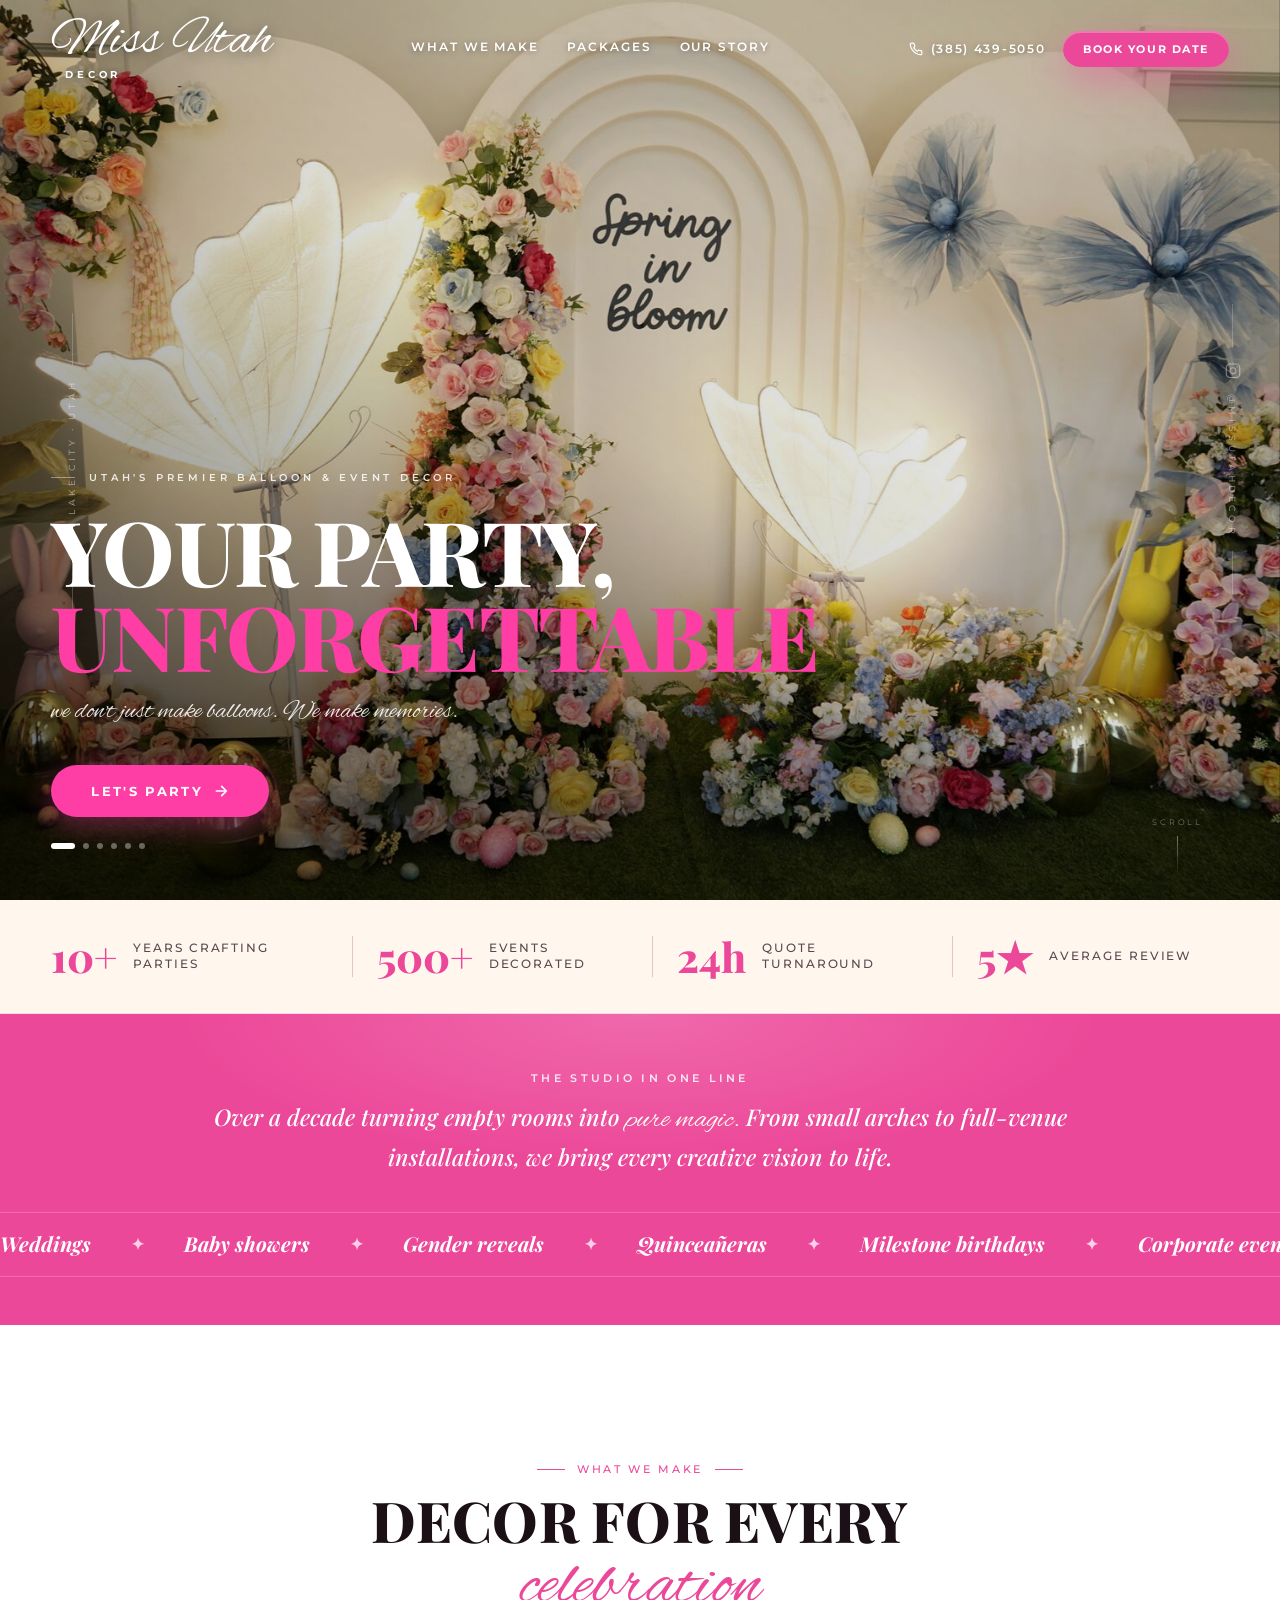
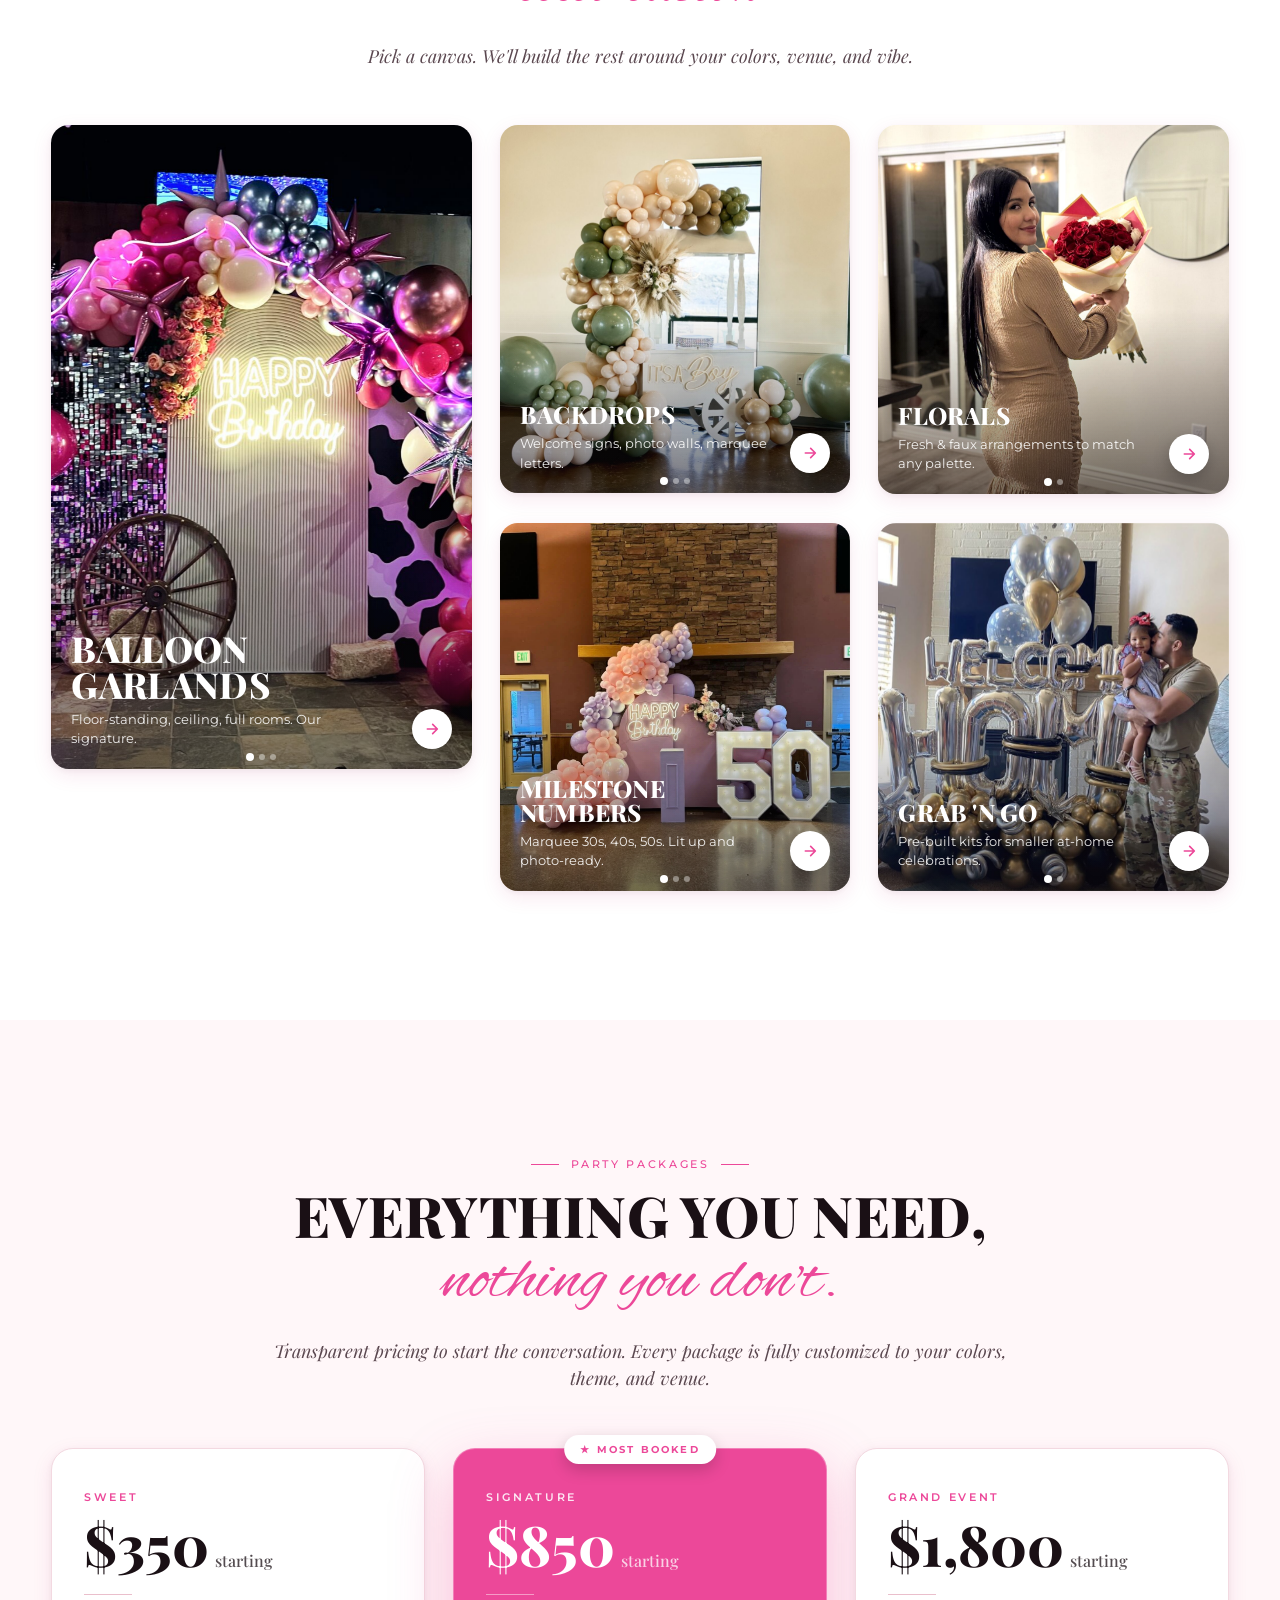
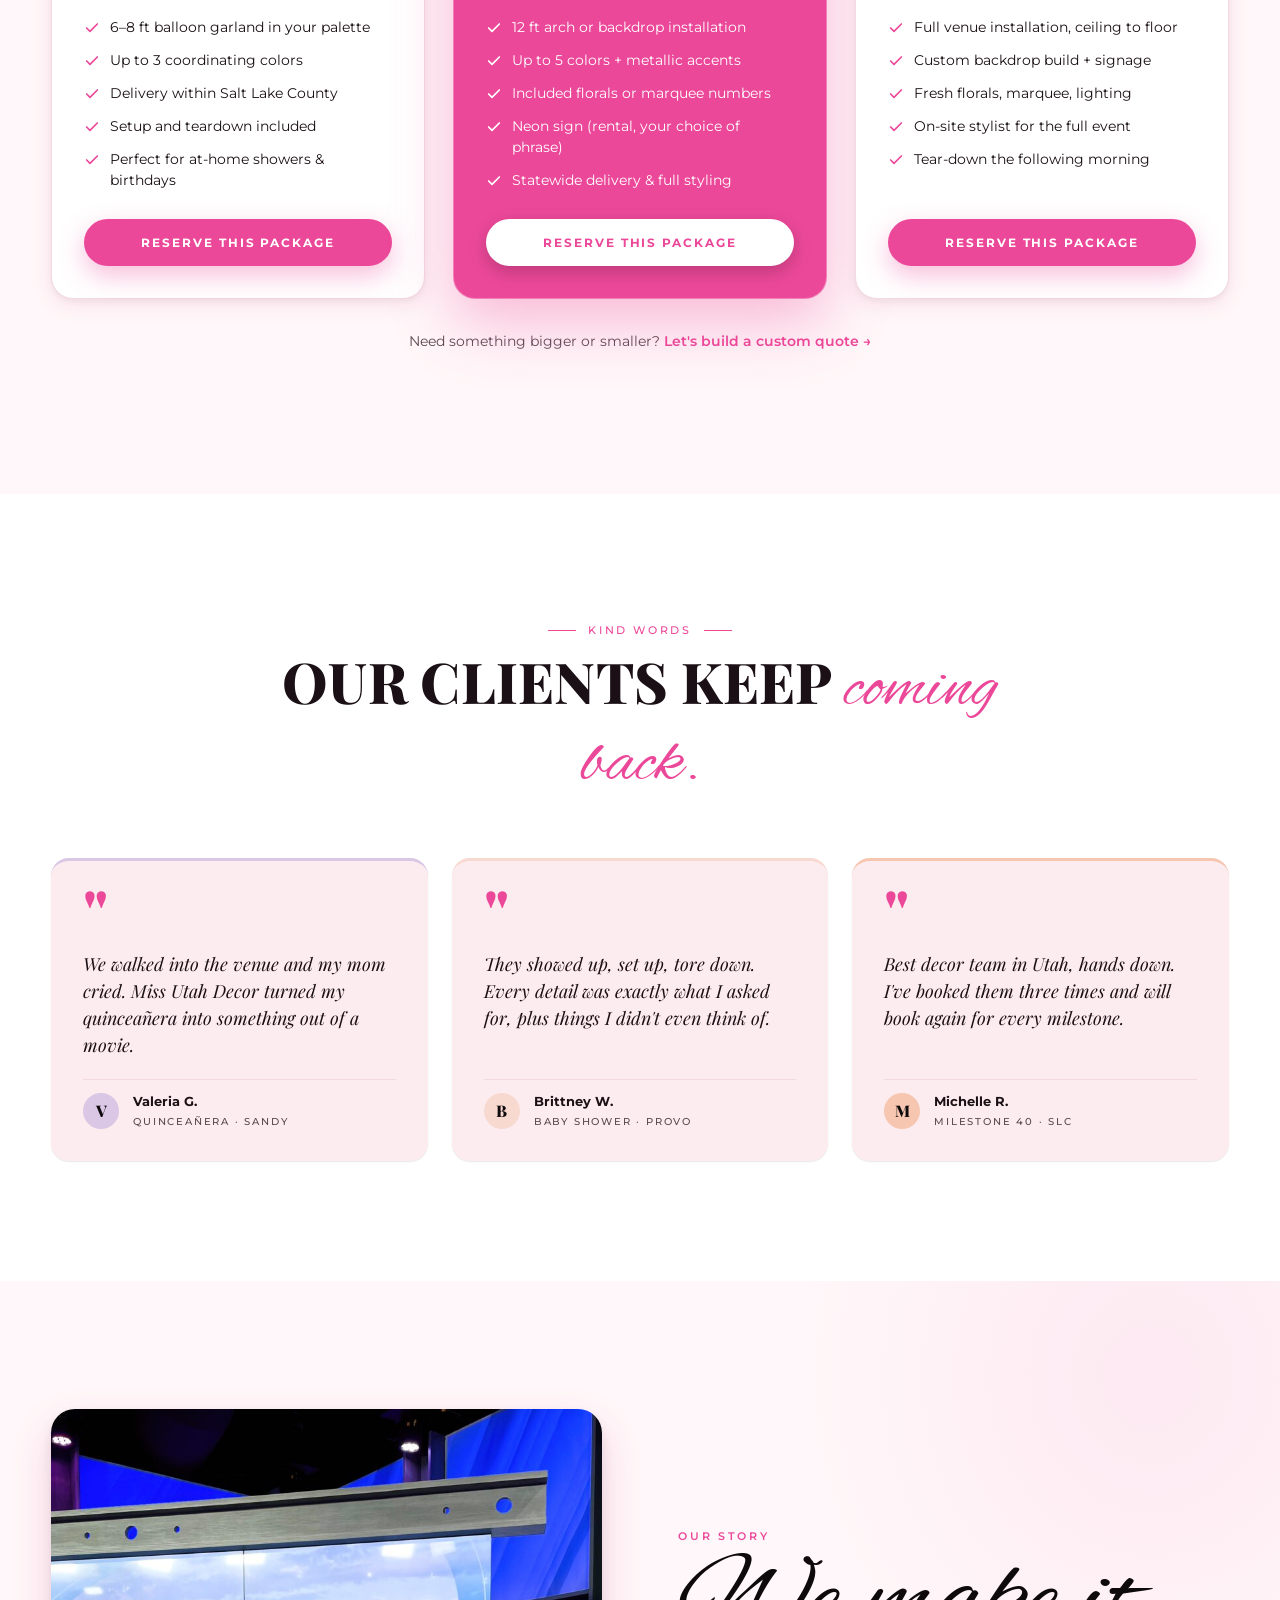
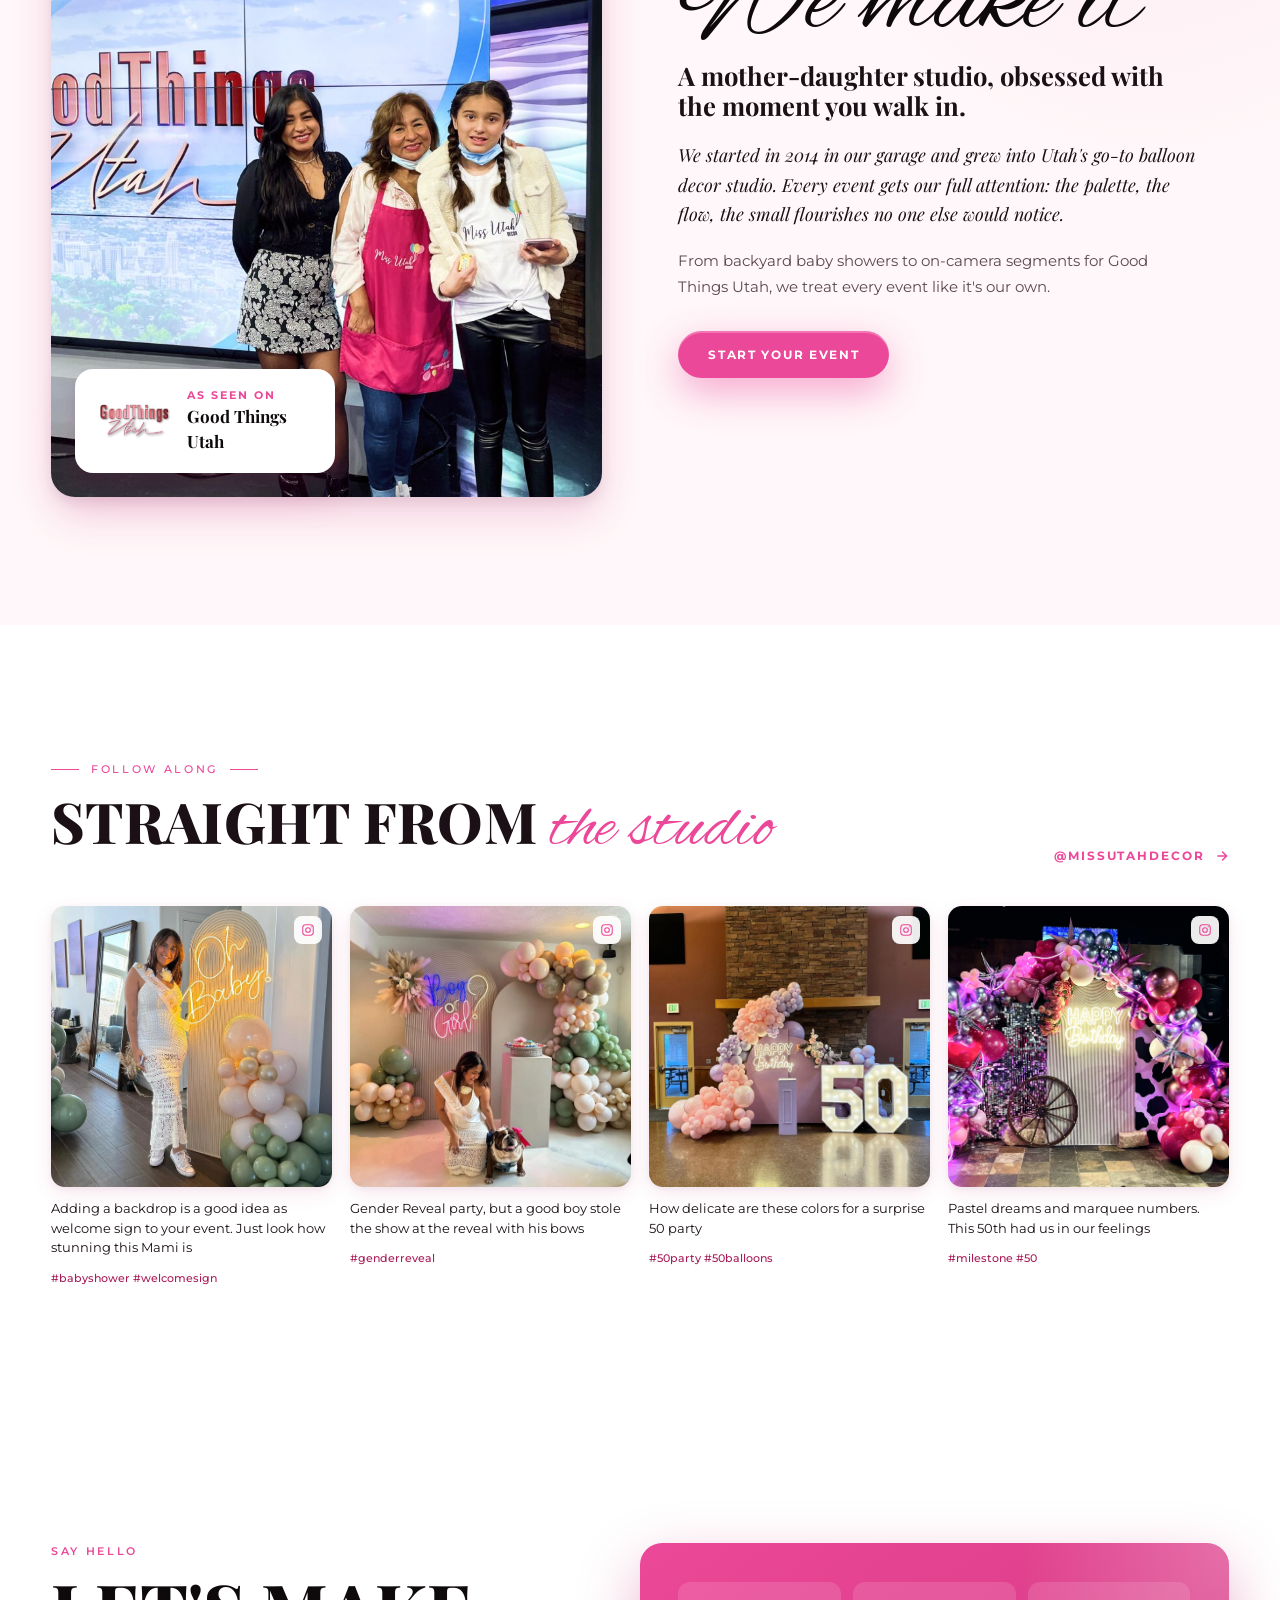
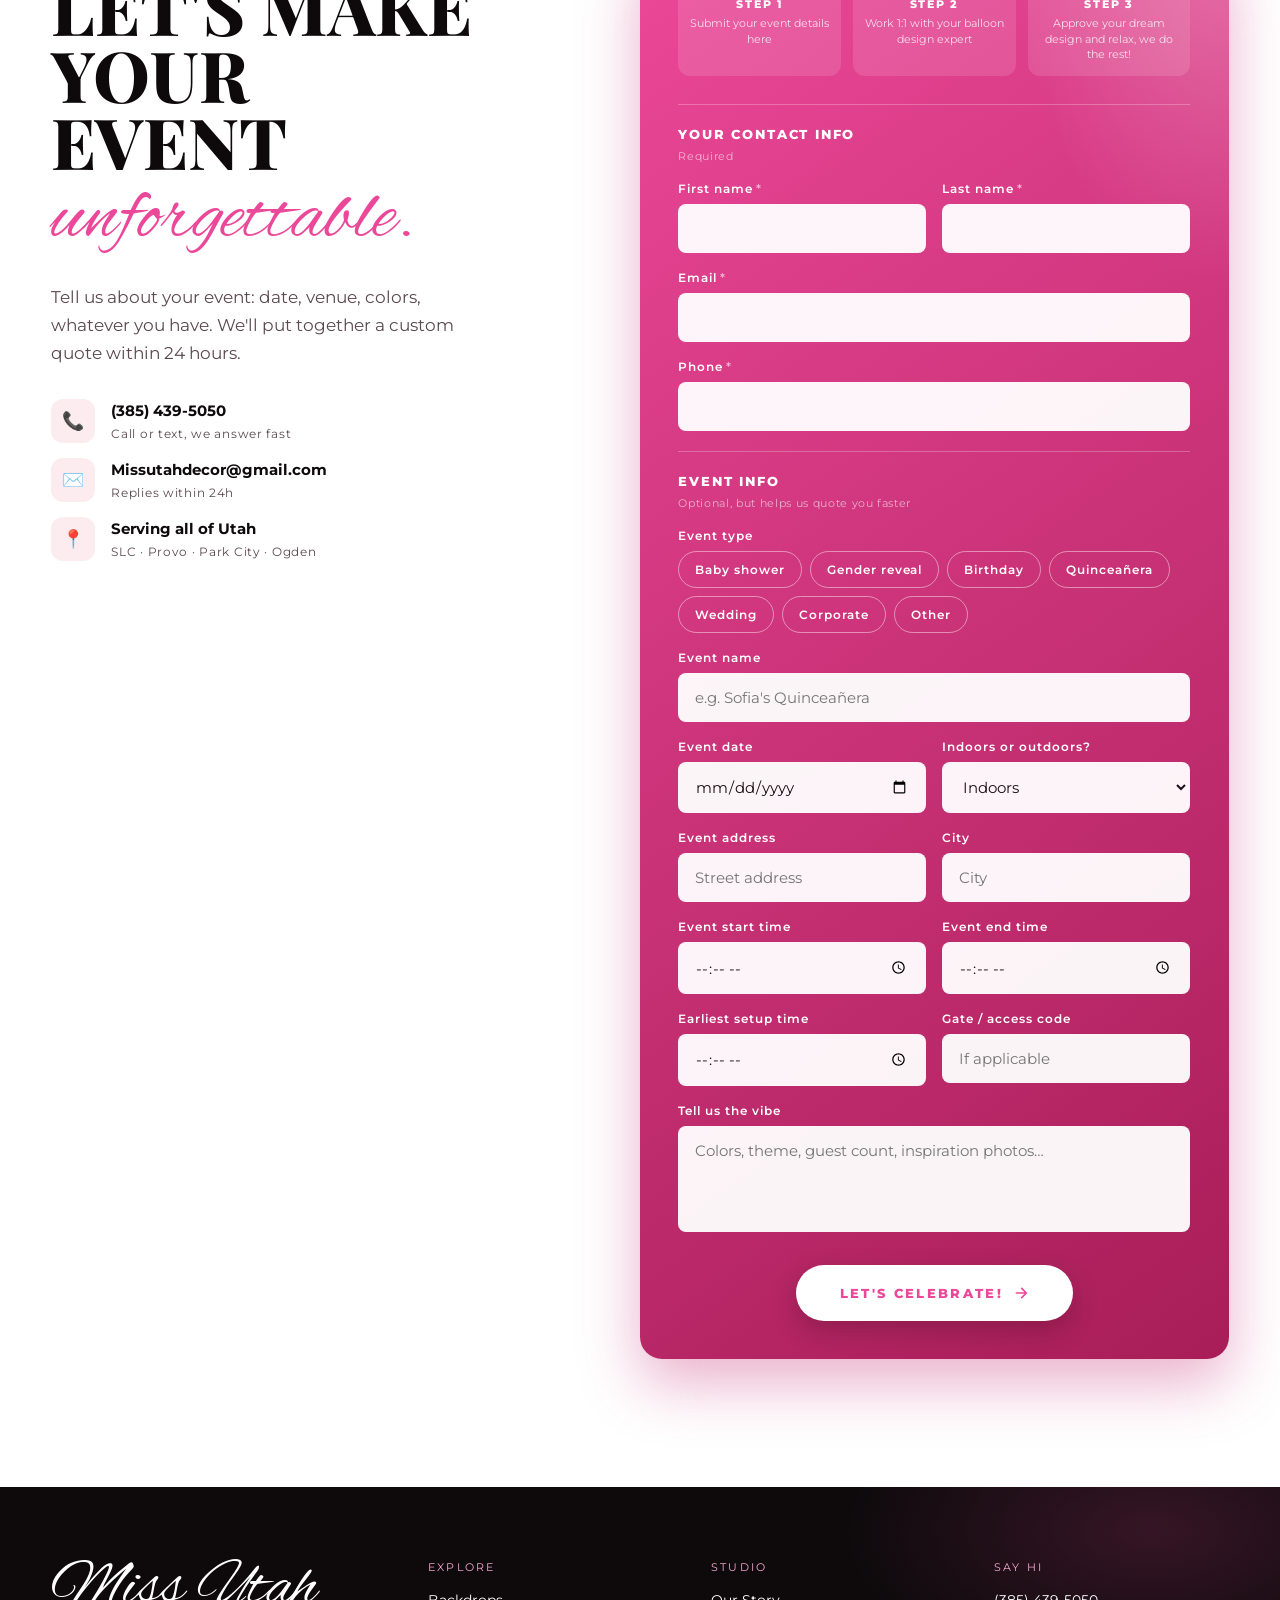
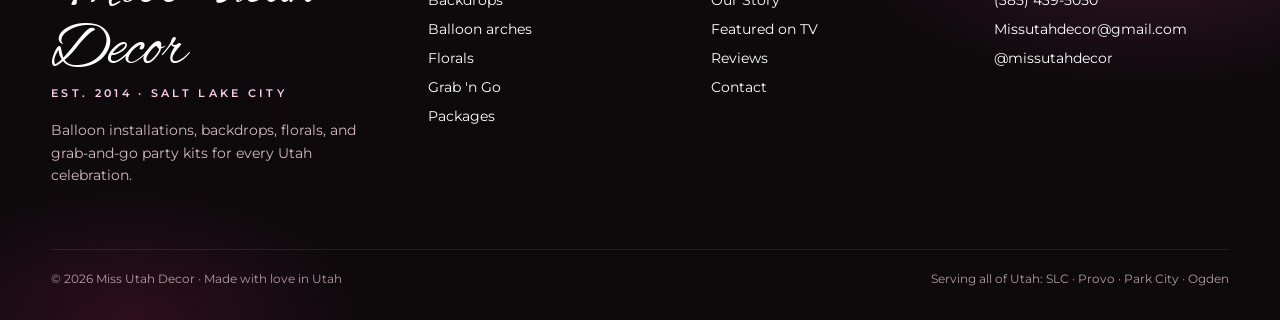
==== commit 6c25b132: "fix: resolve mobile horizontal overflow and label optional fields - Add box-sizing: border-box globa" ====
--- a/index.html
+++ b/index.html
@@ -17,6 +17,26 @@
     50% { transform: scale(1.4); opacity: .6; }
   }
   ::selection { background: var(--pink-200); color: var(--ink); }
+
+  /* Prevent padding from expanding elements past their explicit width */
+  *, *::before, *::after { box-sizing: border-box; }
+
+  @media (max-width: 640px) {
+    /* Header: flatten to flex, hide nav and phone to keep only logo + CTA button */
+    header > div {
+      display: flex !important;
+      justify-content: space-between !important;
+      align-items: center !important;
+    }
+    header nav { display: none !important; }
+    header > div > div:last-child > a { display: none !important; }
+
+    /* Contact section: stack the two-column info + form layout vertically */
+    #contact > div { grid-template-columns: 1fr !important; }
+
+    /* Form card: collapse two-column field grid to single column */
+    #contact form { grid-template-columns: 1fr !important; }
+  }
 </style>
 <script src="./react.development.js" integrity="sha384-hD6/rw4ppMLGNu3tX5cjIb+uRZ7UkRJ6BPkLpg4hAu/6onKUg4lLsHAs9EBPT82L" crossorigin="anonymous" data-src-loc="632:810:819"></script>
 <script src="./react-dom.development.js" integrity="sha384-u6aeetuaXnQ38mYT8rp6sbXaQe3NL9t+IBXmnYxwkUI2Hw4bsp2Wvmx4yRQF1uAm" crossorigin="anonymous" data-src-loc="820:1006:1015"></script>
@@ -3860,7 +3880,7 @@
       columnNumber: 15
     },
     "data-om-id": "jsx:/https:/78a193d2-7df0-4a2e-885e-cca090d756a7.claudeusercontent.com/v1/design/projects/78a193d2-7df0-4a2e-885e-cca090d756a7/serve/components/sections.jsx:28200:459:15"
-  }, "Phone"), /*#__PURE__*/React.createElement("input", {
+  }, "Phone", React.createElement("span", {style:{fontWeight:400,opacity:.65,fontSize:10,marginLeft:8,letterSpacing:'.04em',textTransform:'none'}}, " *optional")), /*#__PURE__*/React.createElement("input", {
     type: "tel",
     value: form.phone,
     onChange: function onChange(e) {
@@ -3894,7 +3914,7 @@
       columnNumber: 15
     },
     "data-om-id": "jsx:/https:/78a193d2-7df0-4a2e-885e-cca090d756a7.claudeusercontent.com/v1/design/projects/78a193d2-7df0-4a2e-885e-cca090d756a7/serve/components/sections.jsx:28461:463:15"
-  }, "Event date"), /*#__PURE__*/React.createElement("input", {
+  }, "Event date", React.createElement("span", {style:{fontWeight:400,opacity:.65,fontSize:10,marginLeft:8,letterSpacing:'.04em',textTransform:'none'}}, " *optional")), /*#__PURE__*/React.createElement("input", {
     type: "date",
     value: form.date,
     onChange: function onChange(e) {
@@ -3929,7 +3949,7 @@
       columnNumber: 15
     },
     "data-om-id": "jsx:/https:/78a193d2-7df0-4a2e-885e-cca090d756a7.claudeusercontent.com/v1/design/projects/78a193d2-7df0-4a2e-885e-cca090d756a7/serve/components/sections.jsx:28747:467:15"
-  }, "Event type"), /*#__PURE__*/React.createElement("div", {
+  }, "Event type", React.createElement("span", {style:{fontWeight:400,opacity:.65,fontSize:10,marginLeft:8,letterSpacing:'.04em',textTransform:'none'}}, " *optional")), /*#__PURE__*/React.createElement("div", {
     style: {
       display: 'flex',
       gap: 8,
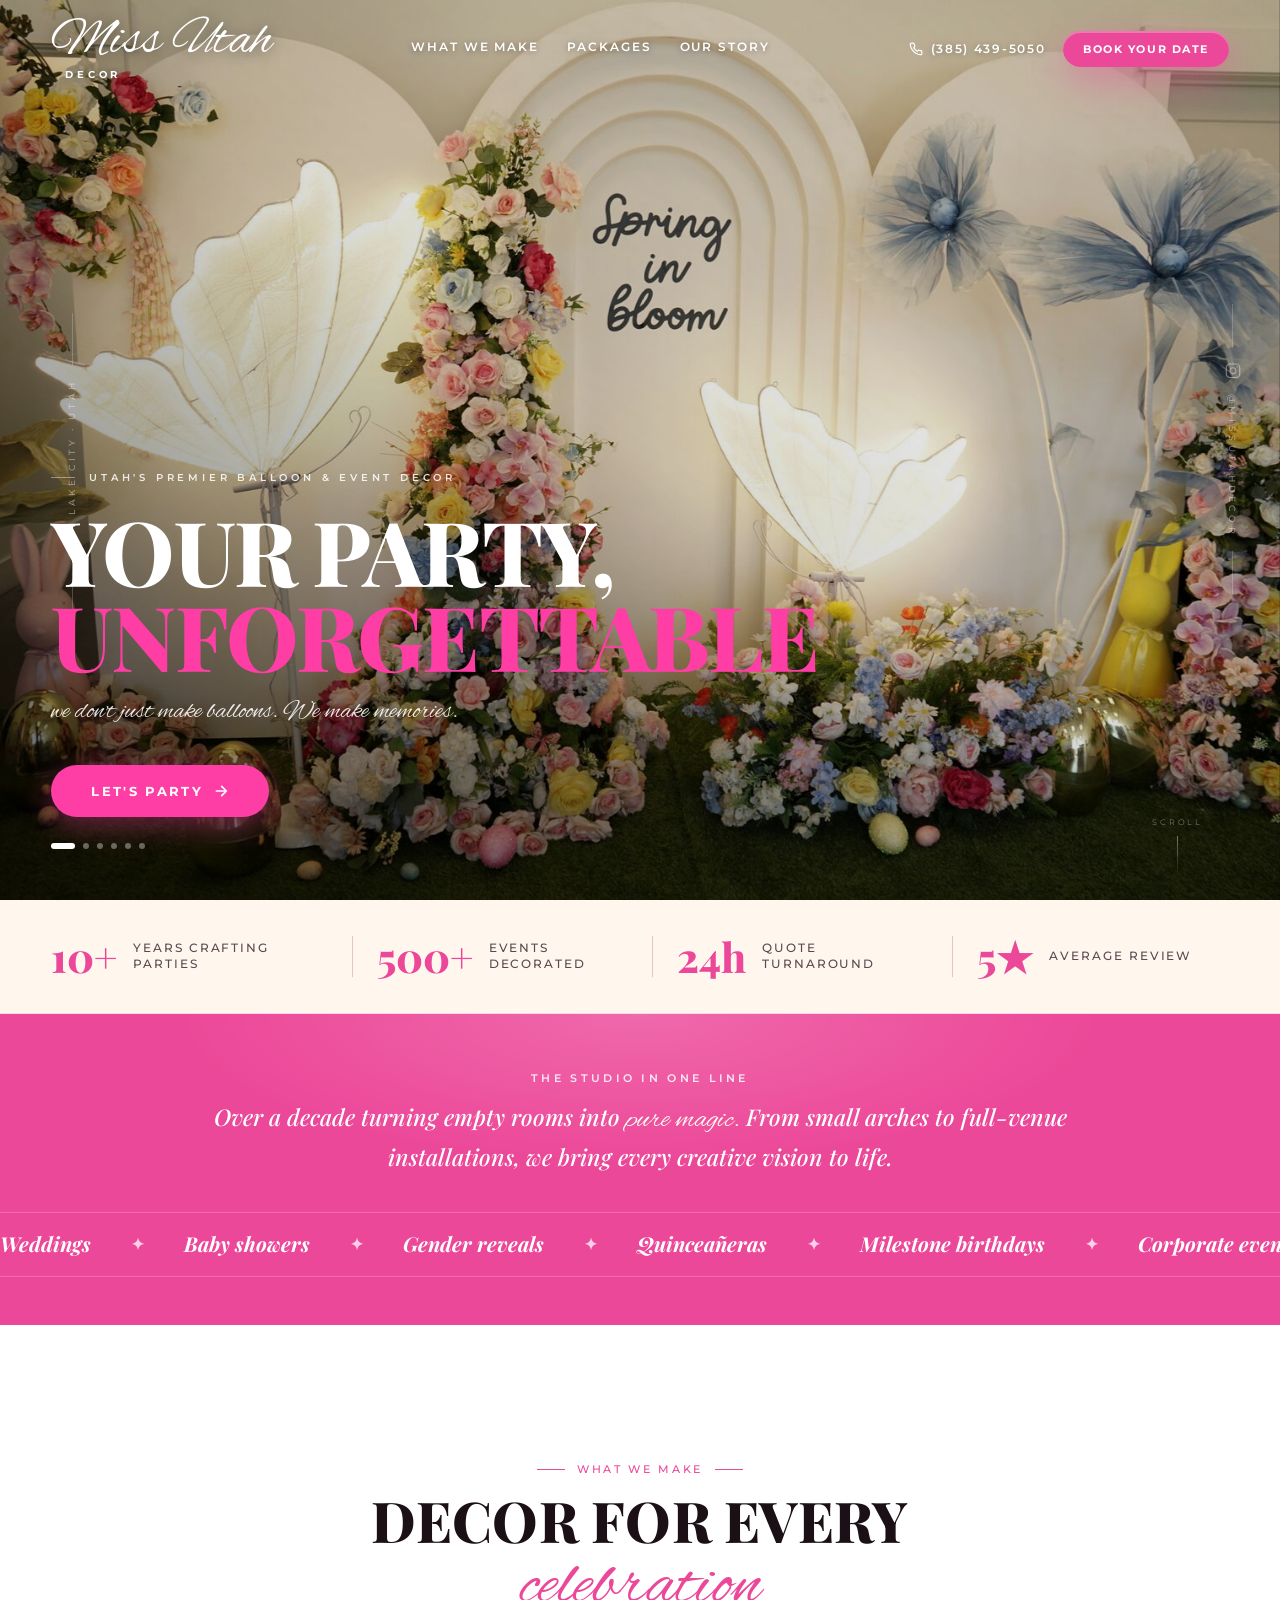
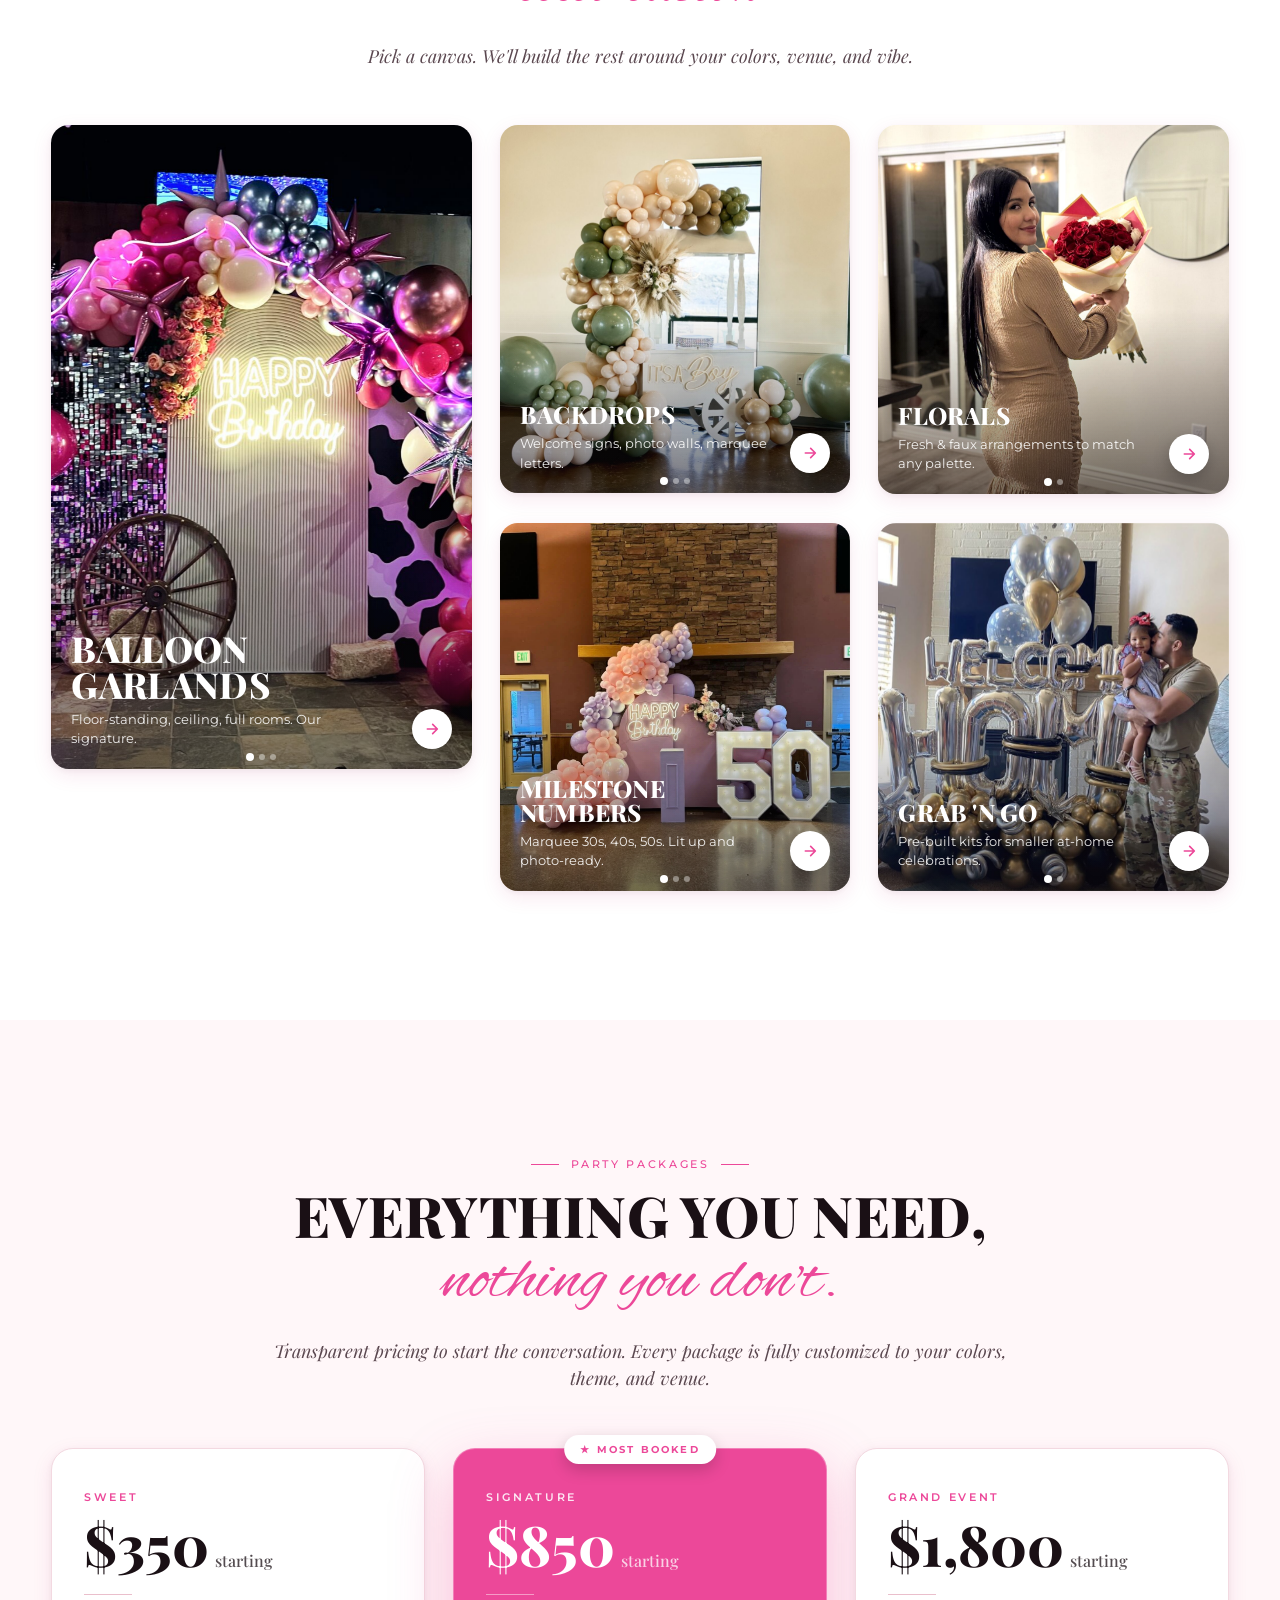
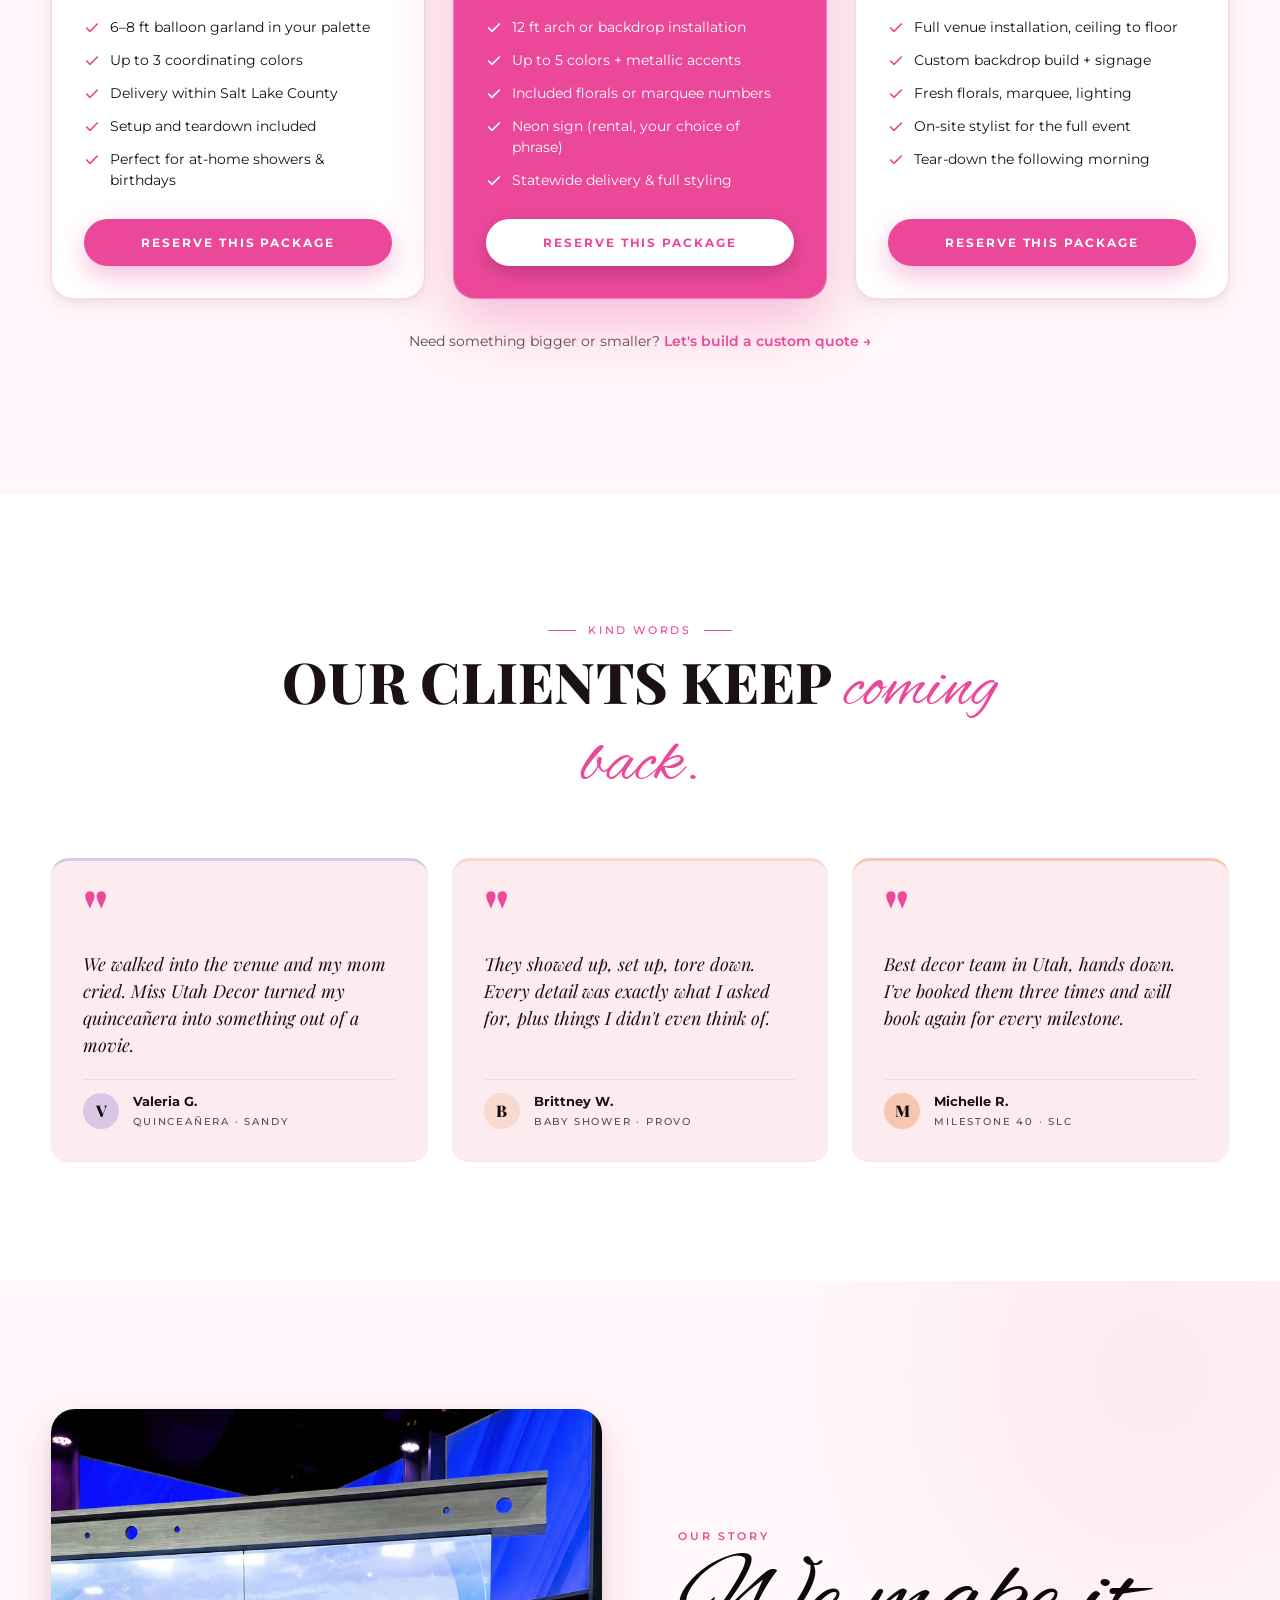
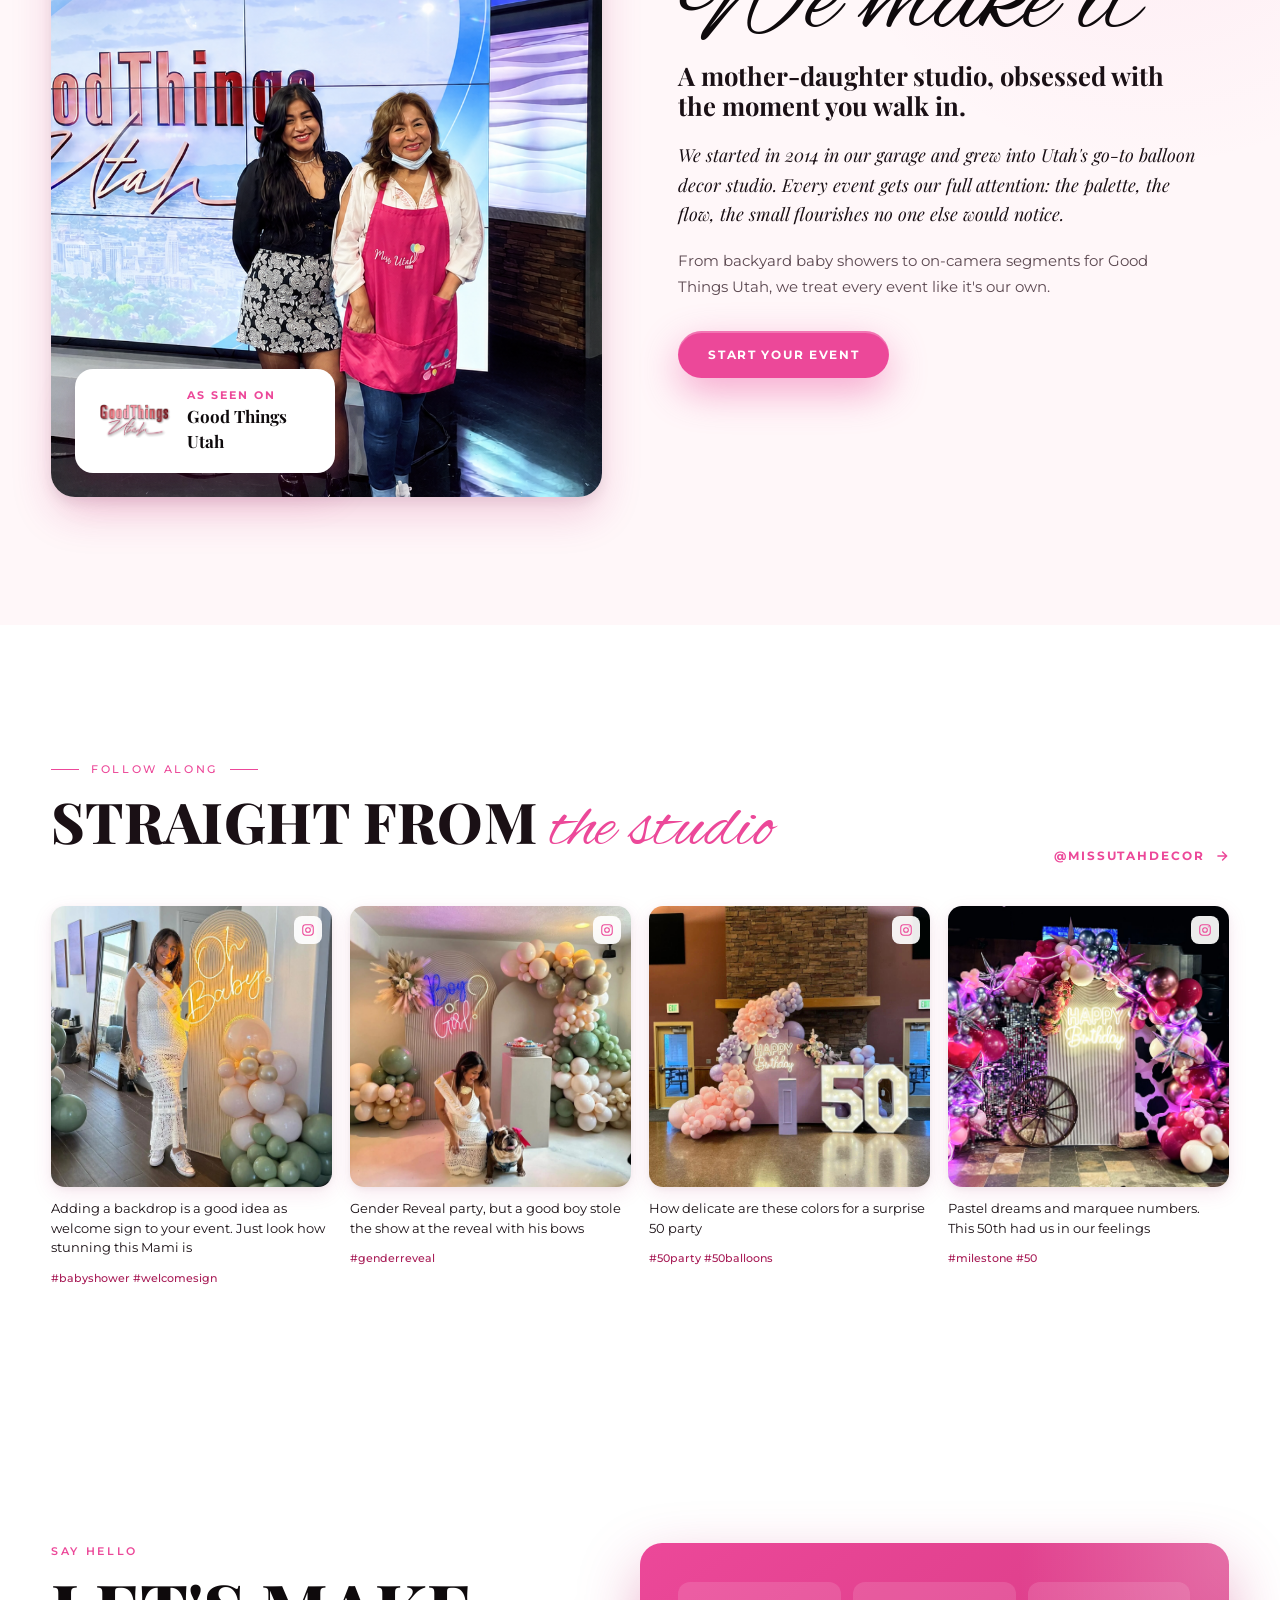
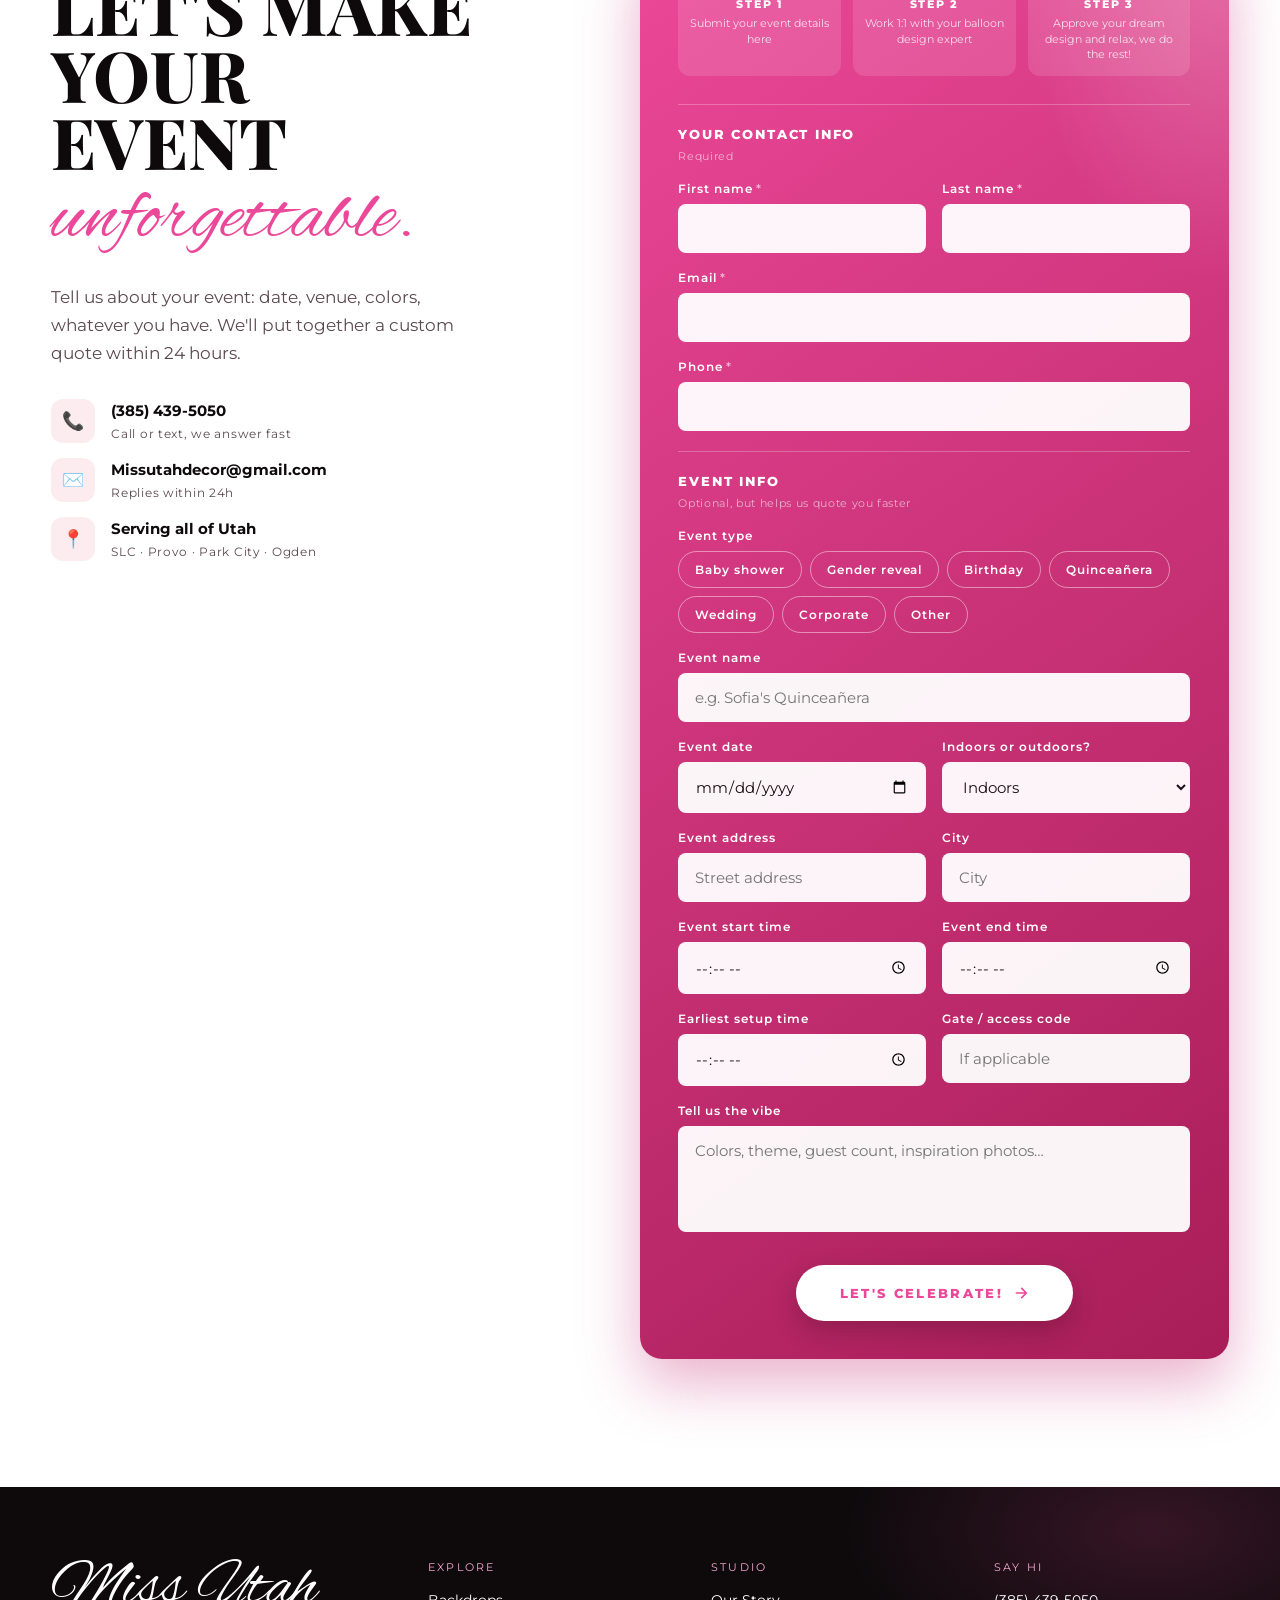
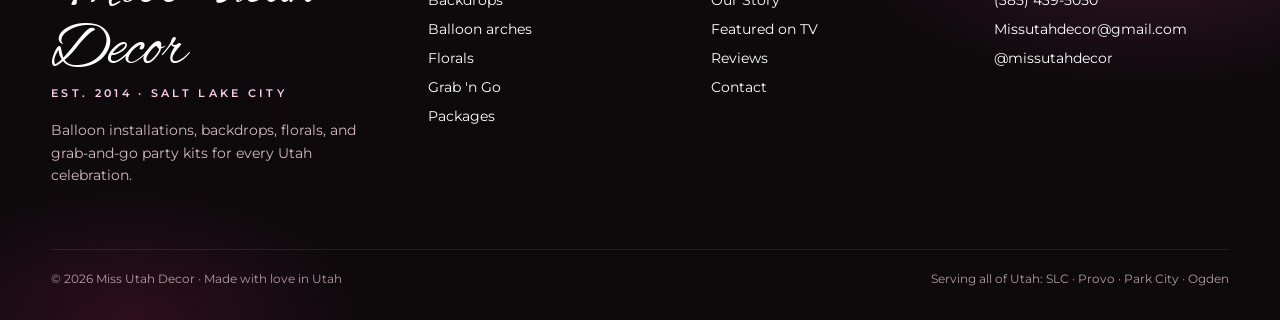
==== commit 2829f952: "fix: replace press image with edited version Swaps tv-good-things-utah.jpg for the new edited .png a" ====
--- a/index.html
+++ b/index.html
@@ -37,6 +37,10 @@
     /* Form card: collapse two-column field grid to single column */
     #contact form { grid-template-columns: 1fr !important; }
   }
+
+  /* Grid cells must be able to shrink below content-width — prevents inputs from escaping their column */
+  #contact form > div { min-width: 0; }
+  input, textarea, select { max-width: 100%; }
 </style>
 <script src="./react.development.js" integrity="sha384-hD6/rw4ppMLGNu3tX5cjIb+uRZ7UkRJ6BPkLpg4hAu/6onKUg4lLsHAs9EBPT82L" crossorigin="anonymous" data-src-loc="632:810:819"></script>
 <script src="./react-dom.development.js" integrity="sha384-u6aeetuaXnQ38mYT8rp6sbXaQe3NL9t+IBXmnYxwkUI2Hw4bsp2Wvmx4yRQF1uAm" crossorigin="anonymous" data-src-loc="820:1006:1015"></script>
@@ -2956,7 +2960,7 @@
       height: 52,
       borderRadius: 12,
       flexShrink: 0,
-      backgroundImage: 'url(assets/press/tv-good-things-utah.jpg)',
+      backgroundImage: 'url(assets/press/tv-good-things-utah-edit.png)',
       backgroundSize: 'cover',
       backgroundPosition: 'center'
     },
@@ -3863,7 +3867,7 @@
       columnNumber: 15
     },
     "data-om-id": "jsx:/https:/78a193d2-7df0-4a2e-885e-cca090d756a7.claudeusercontent.com/v1/design/projects/78a193d2-7df0-4a2e-885e-cca090d756a7/serve/components/sections.jsx:27959:456:15"
-  })), /*#__PURE__*/React.createElement("div", {
+  })), React.createElement("div", {style:{gridColumn:'1 / -1',display:'flex',alignItems:'center',gap:14,margin:'6px 0'}}, React.createElement("div",{style:{flex:1,height:'1px',background:'rgba(255,255,255,.28)'}}), React.createElement("span",{style:{fontFamily:'var(--font-sans)',fontSize:11,fontWeight:600,letterSpacing:'.12em',textTransform:'uppercase',color:'rgba(255,255,255,.8)',whiteSpace:'nowrap'}},"Optional — helps us quote you faster"), React.createElement("div",{style:{flex:1,height:'1px',background:'rgba(255,255,255,.28)'}})), /*#__PURE__*/React.createElement("div", {
     style: {
       position: 'relative'
     },
@@ -3880,7 +3884,7 @@
       columnNumber: 15
     },
     "data-om-id": "jsx:/https:/78a193d2-7df0-4a2e-885e-cca090d756a7.claudeusercontent.com/v1/design/projects/78a193d2-7df0-4a2e-885e-cca090d756a7/serve/components/sections.jsx:28200:459:15"
-  }, "Phone", React.createElement("span", {style:{fontWeight:400,opacity:.65,fontSize:10,marginLeft:8,letterSpacing:'.04em',textTransform:'none'}}, " *optional")), /*#__PURE__*/React.createElement("input", {
+  }, "Phone"), /*#__PURE__*/React.createElement("input", {
     type: "tel",
     value: form.phone,
     onChange: function onChange(e) {
@@ -3914,7 +3918,7 @@
       columnNumber: 15
     },
     "data-om-id": "jsx:/https:/78a193d2-7df0-4a2e-885e-cca090d756a7.claudeusercontent.com/v1/design/projects/78a193d2-7df0-4a2e-885e-cca090d756a7/serve/components/sections.jsx:28461:463:15"
-  }, "Event date", React.createElement("span", {style:{fontWeight:400,opacity:.65,fontSize:10,marginLeft:8,letterSpacing:'.04em',textTransform:'none'}}, " *optional")), /*#__PURE__*/React.createElement("input", {
+  }, "Event date"), /*#__PURE__*/React.createElement("input", {
     type: "date",
     value: form.date,
     onChange: function onChange(e) {
@@ -3949,7 +3953,7 @@
       columnNumber: 15
     },
     "data-om-id": "jsx:/https:/78a193d2-7df0-4a2e-885e-cca090d756a7.claudeusercontent.com/v1/design/projects/78a193d2-7df0-4a2e-885e-cca090d756a7/serve/components/sections.jsx:28747:467:15"
-  }, "Event type", React.createElement("span", {style:{fontWeight:400,opacity:.65,fontSize:10,marginLeft:8,letterSpacing:'.04em',textTransform:'none'}}, " *optional")), /*#__PURE__*/React.createElement("div", {
+  }, "Event type"), /*#__PURE__*/React.createElement("div", {
     style: {
       display: 'flex',
       gap: 8,
